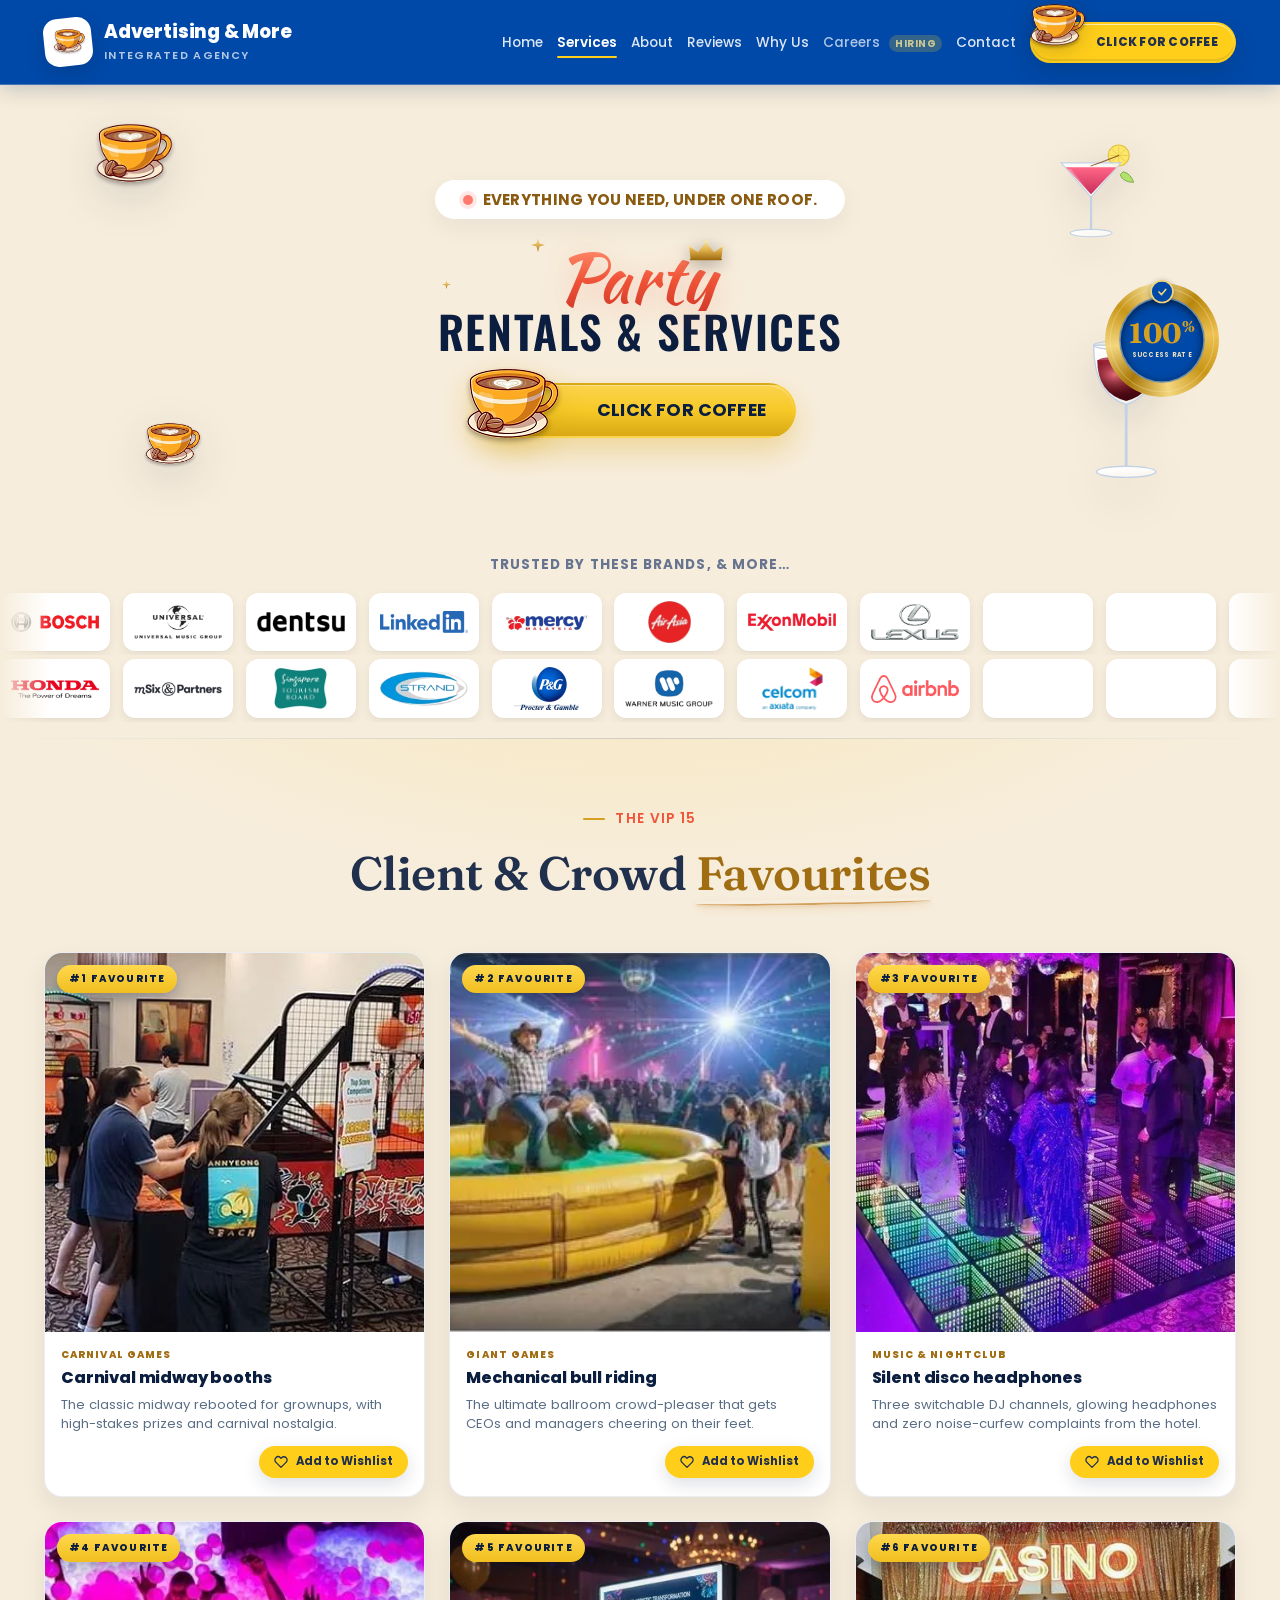
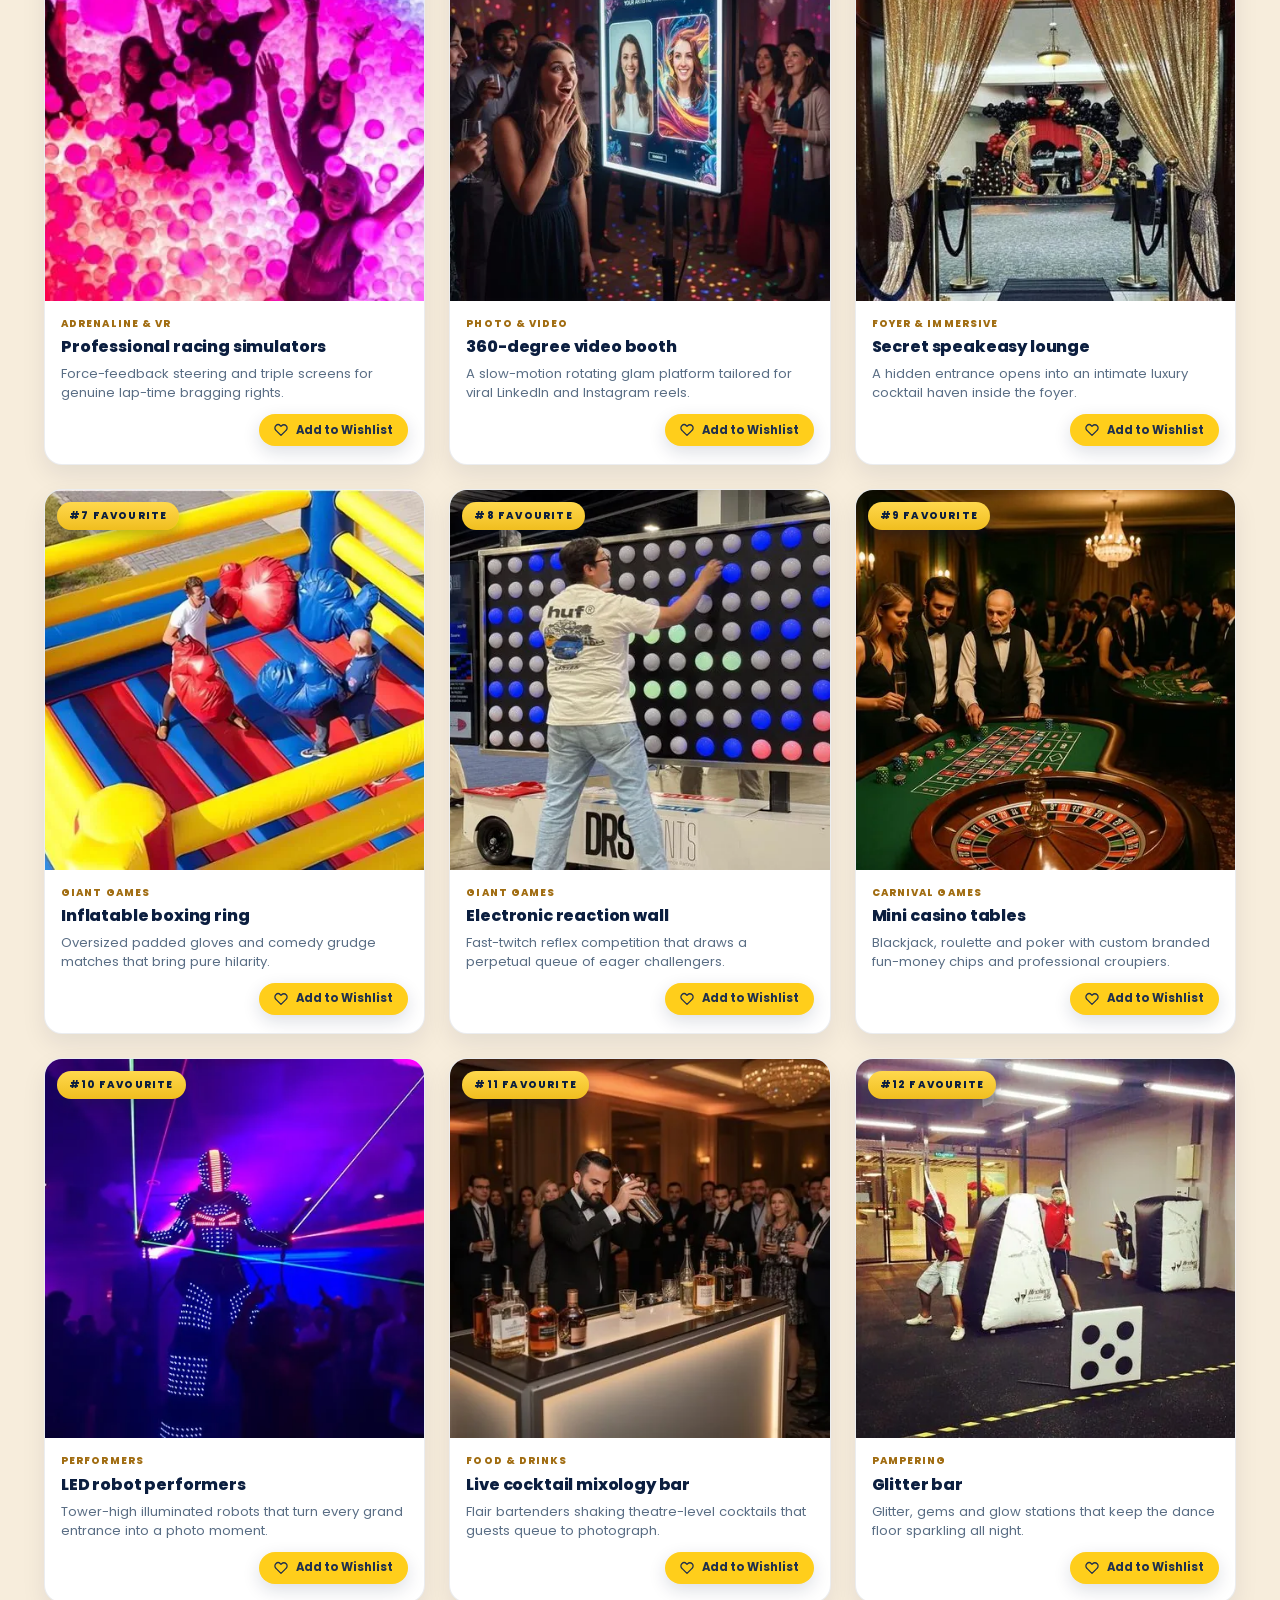
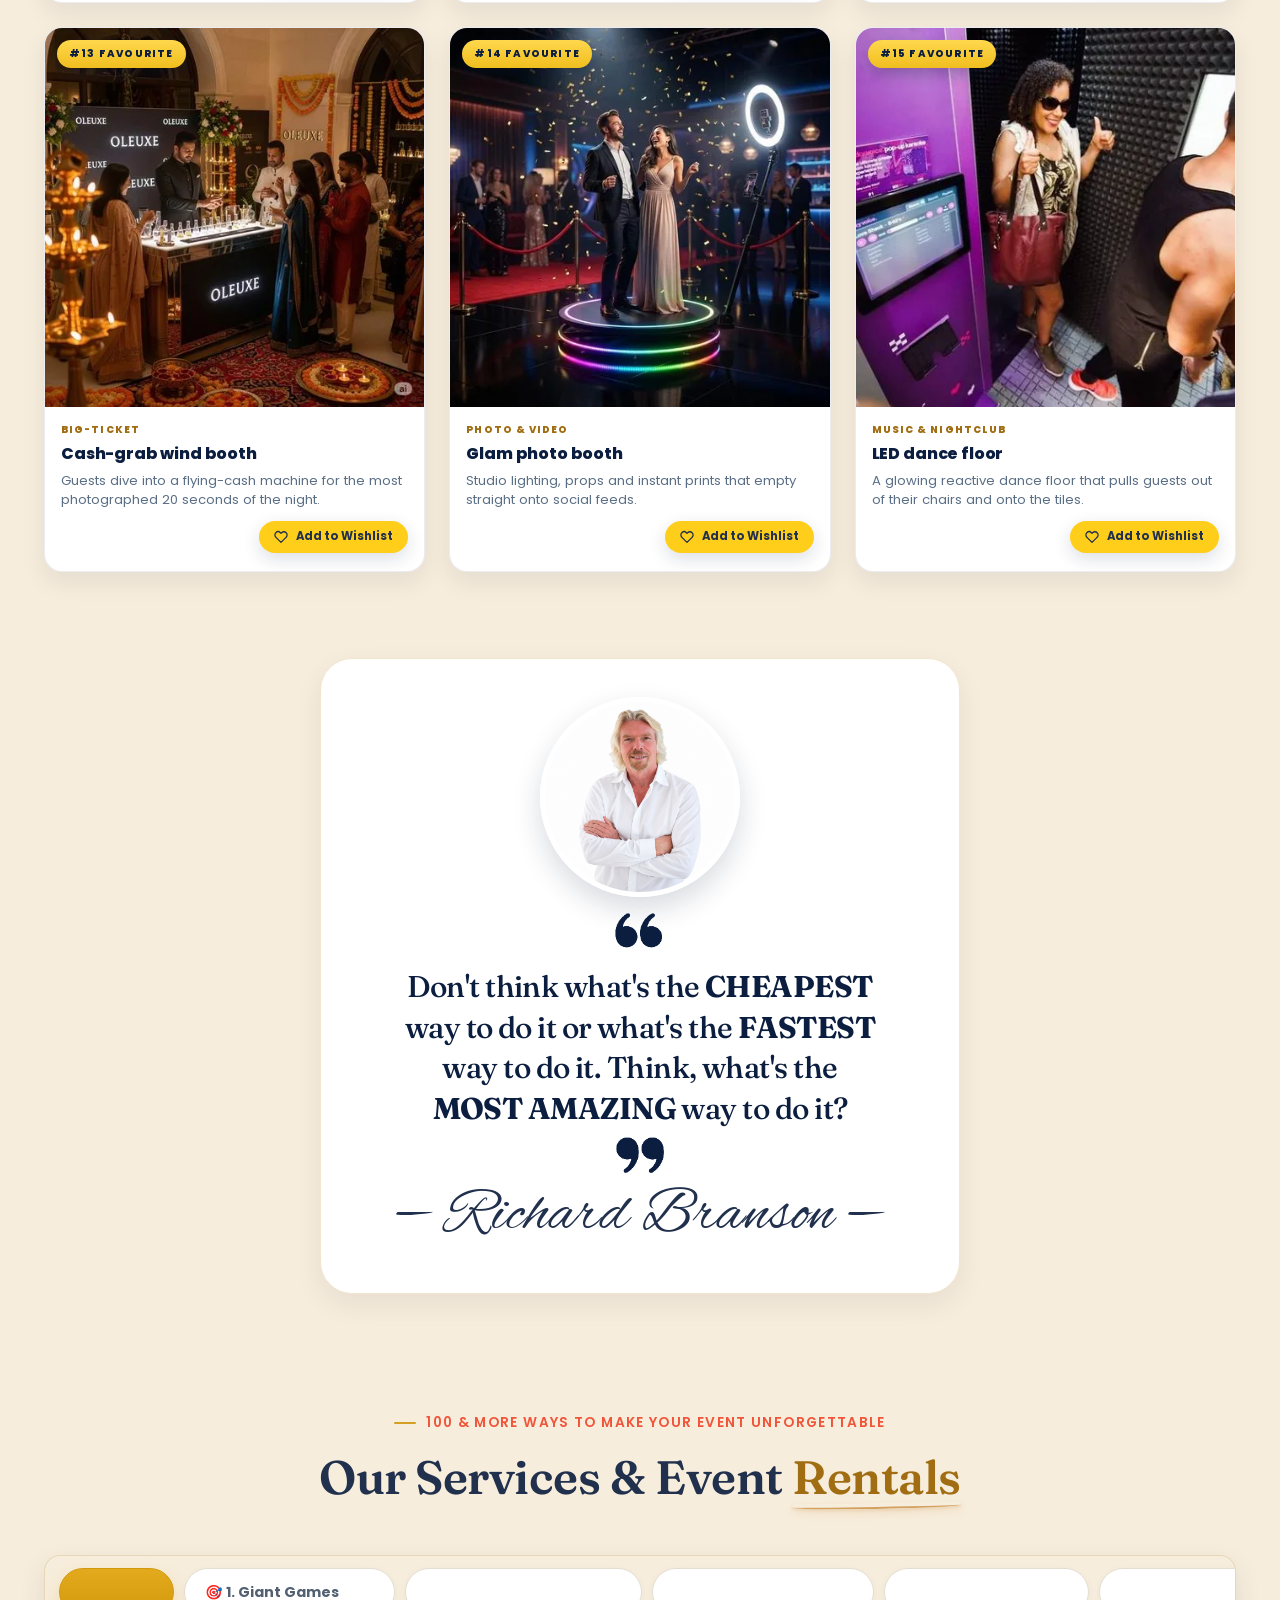
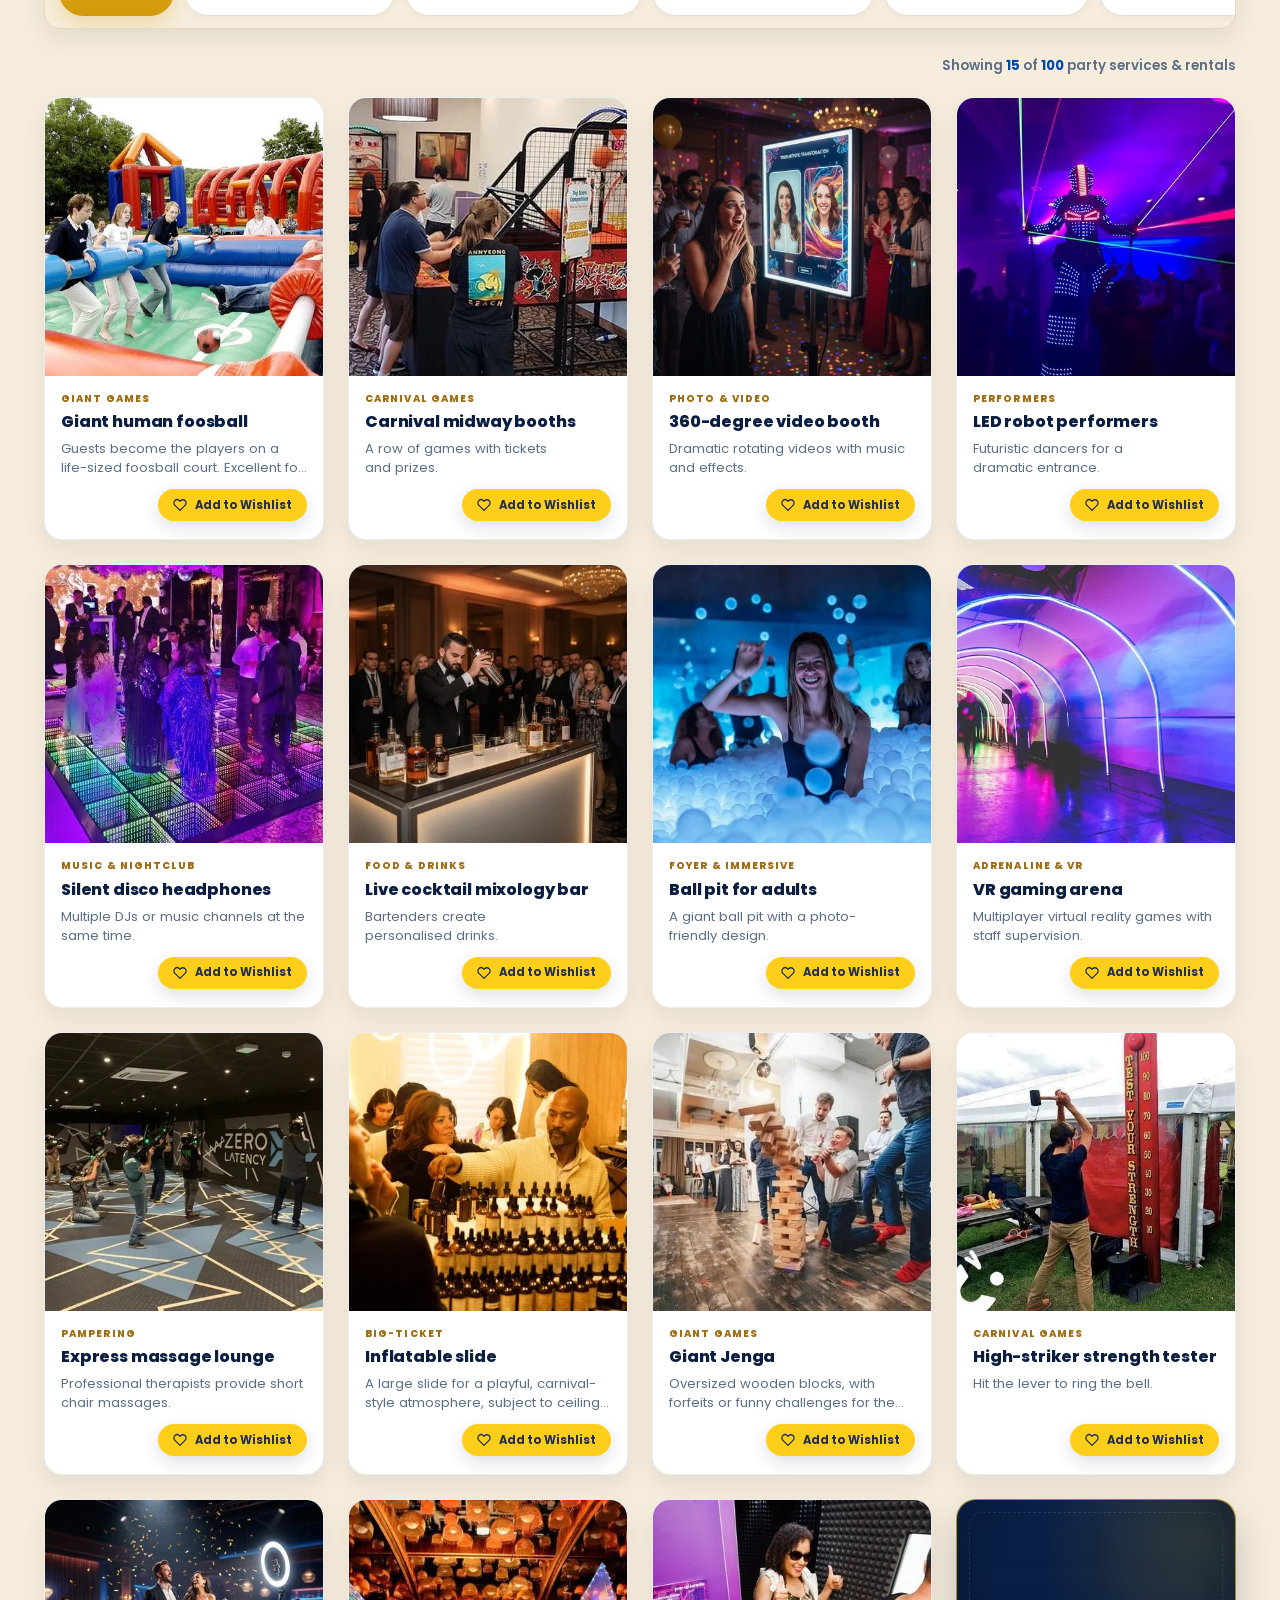
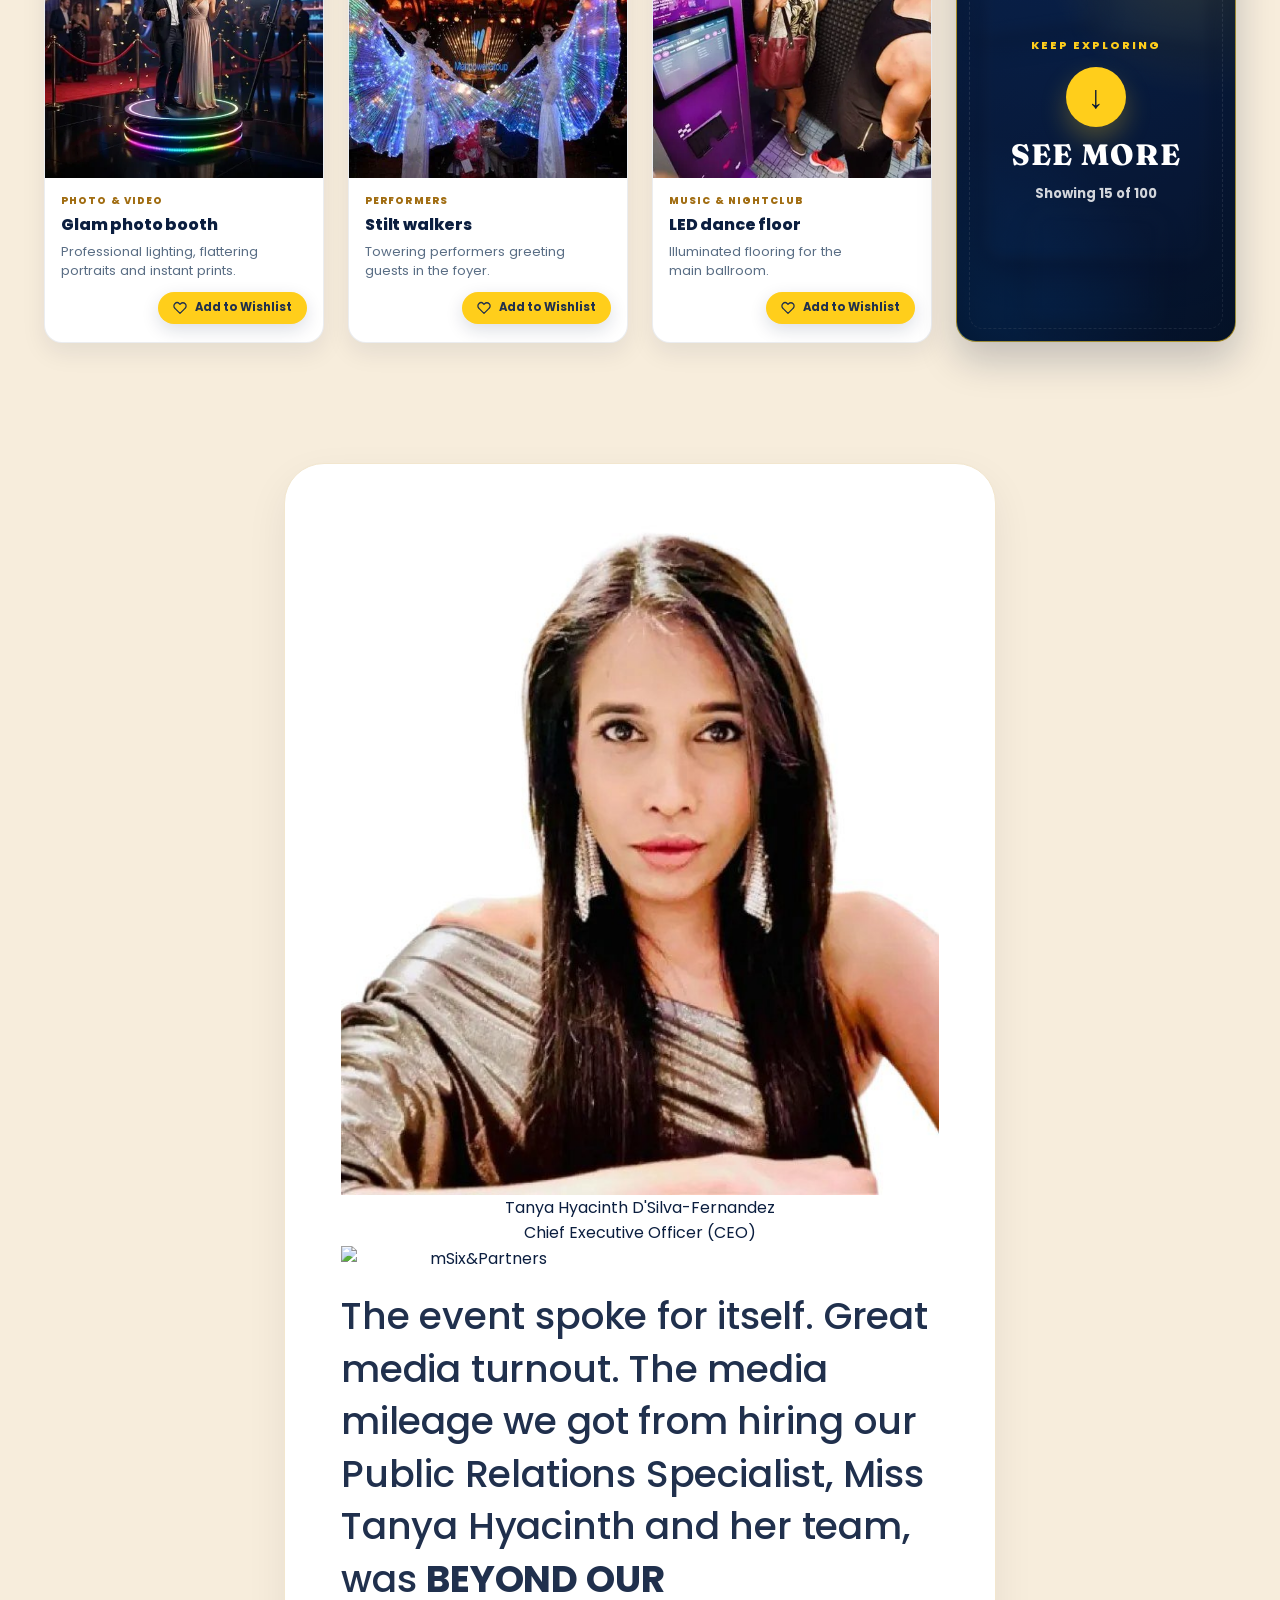
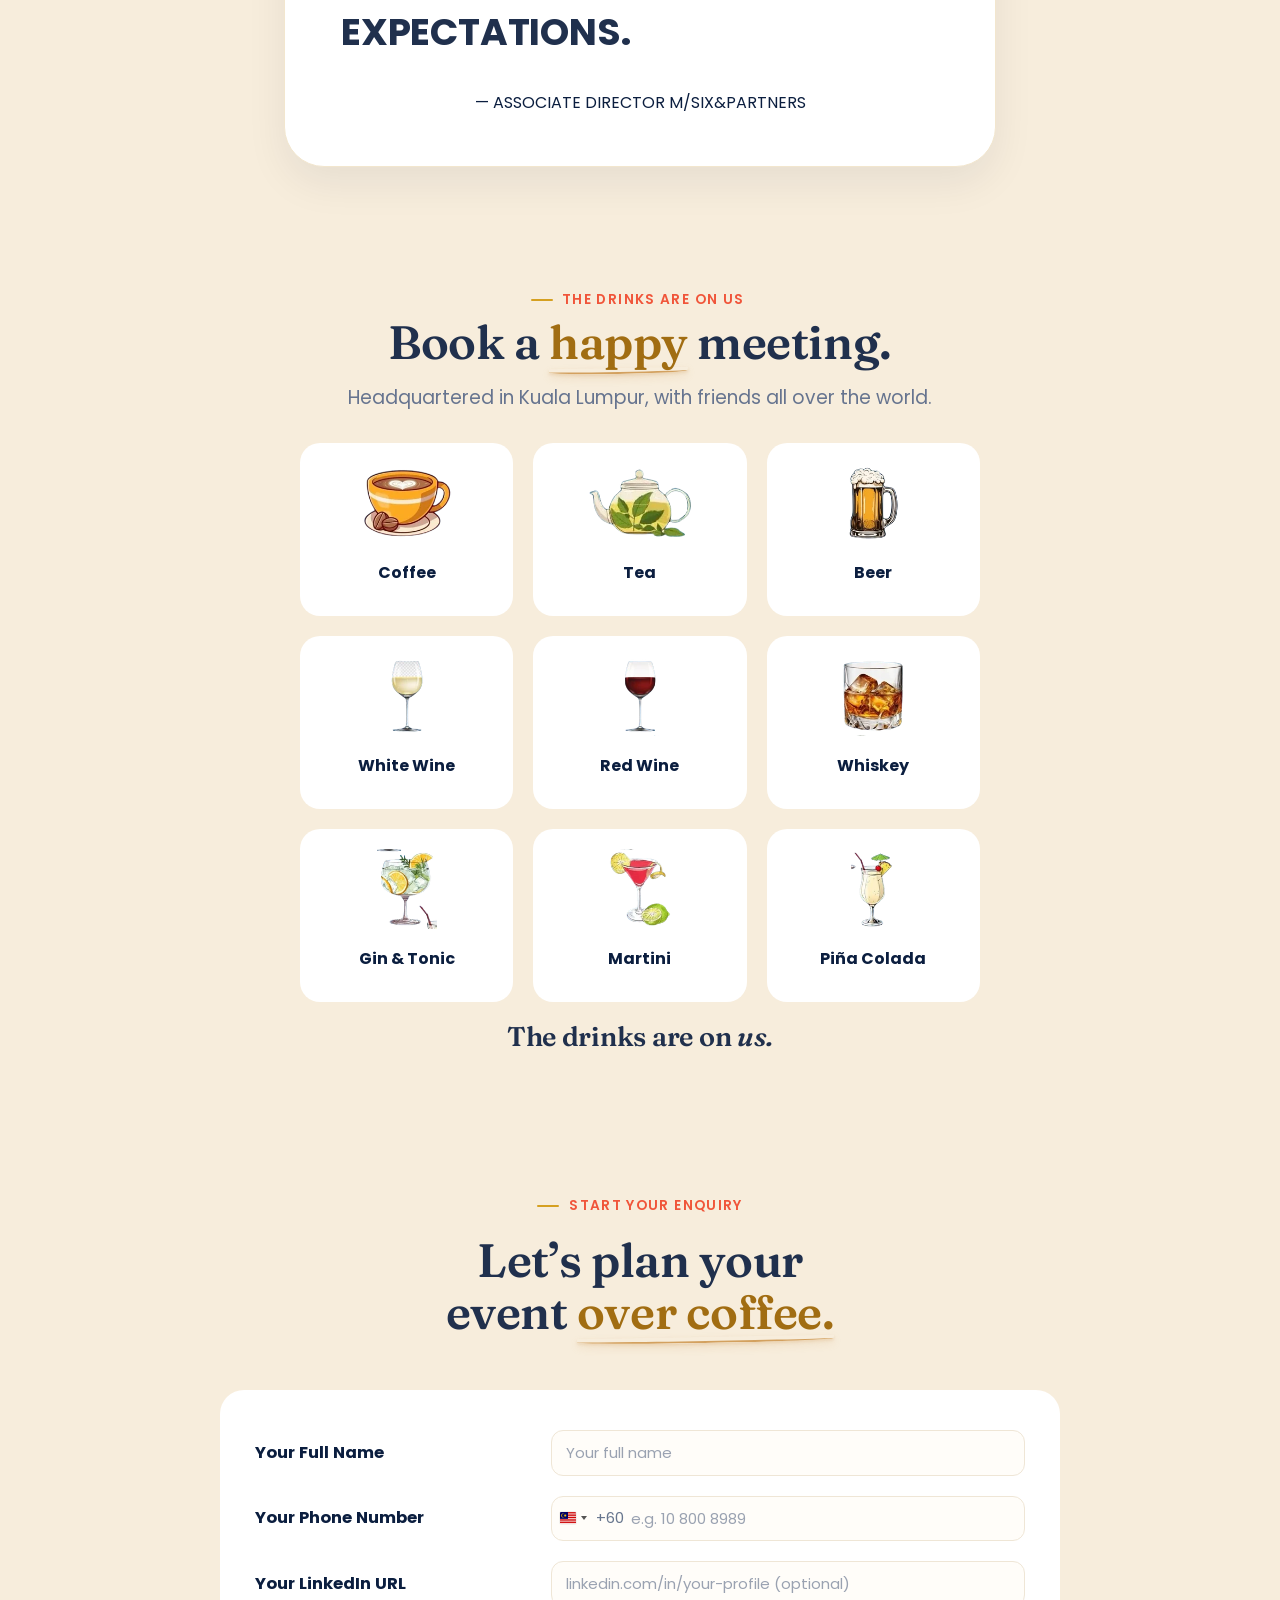
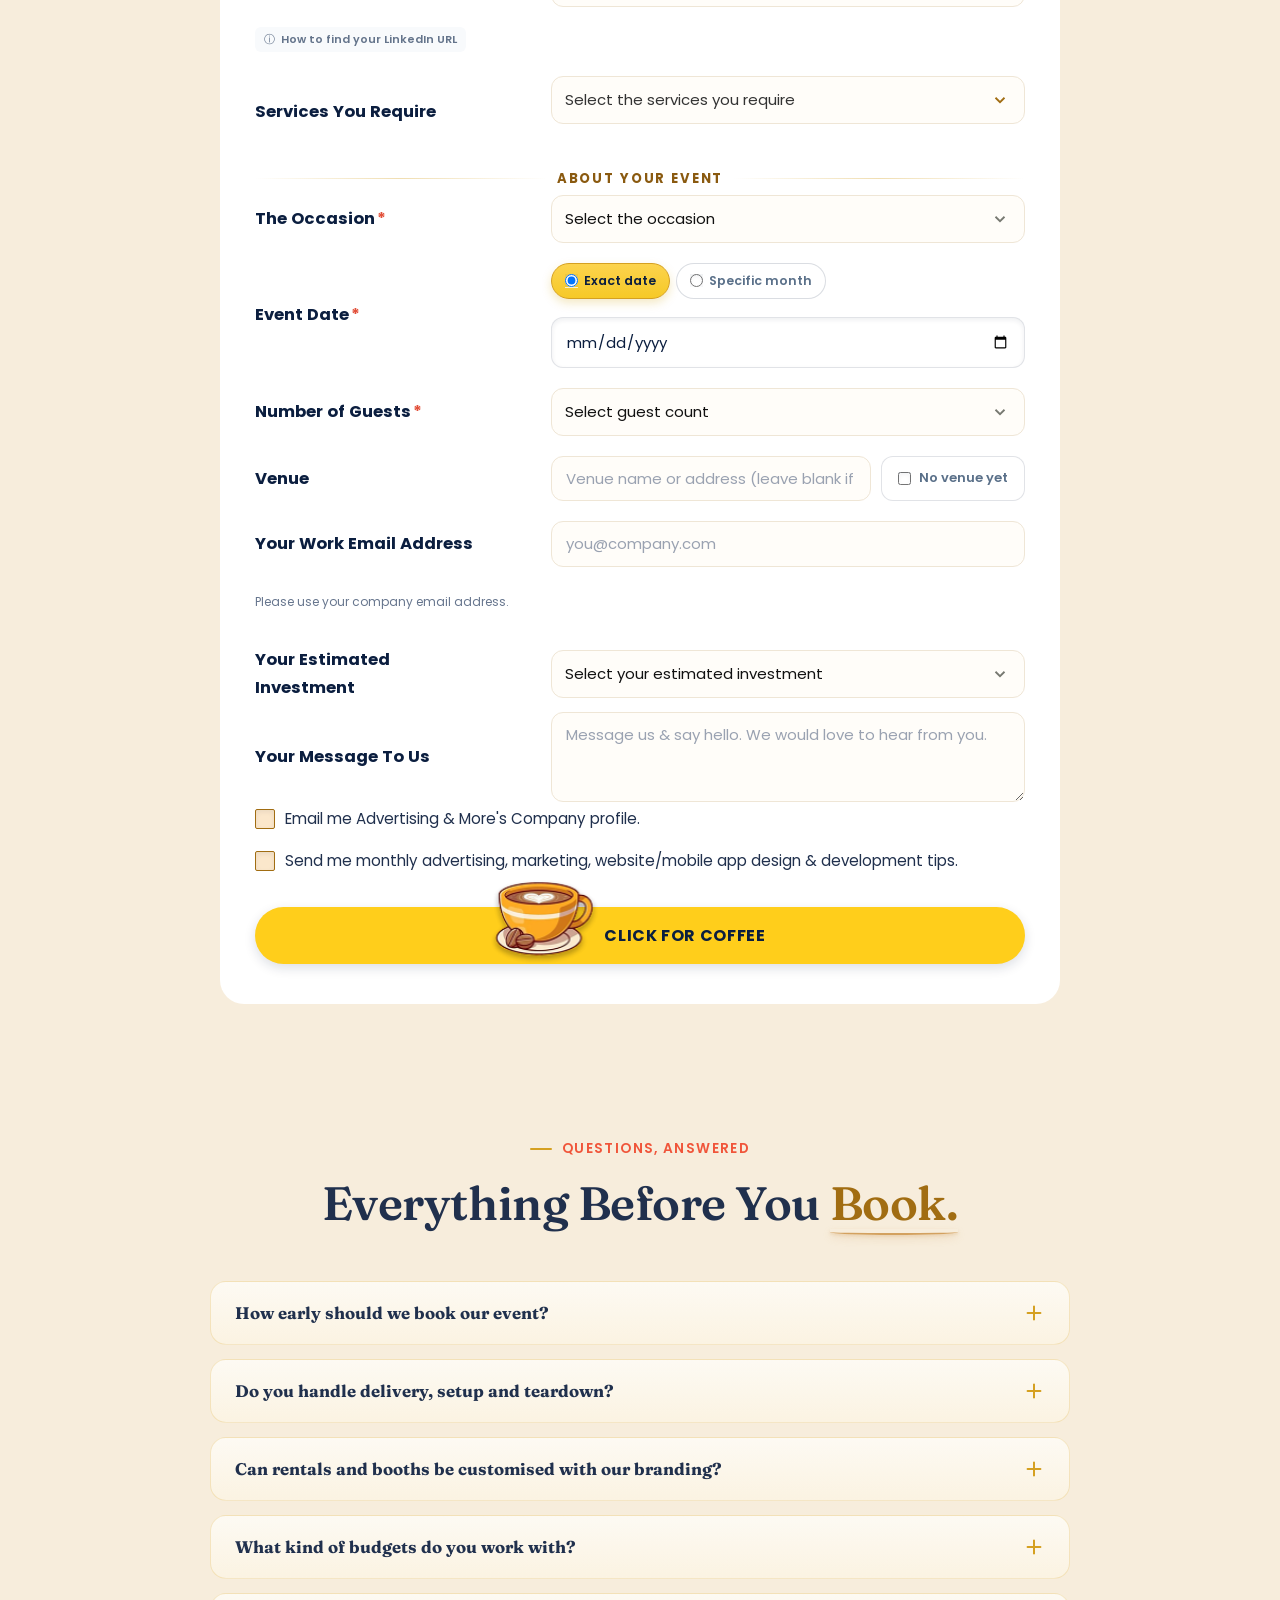
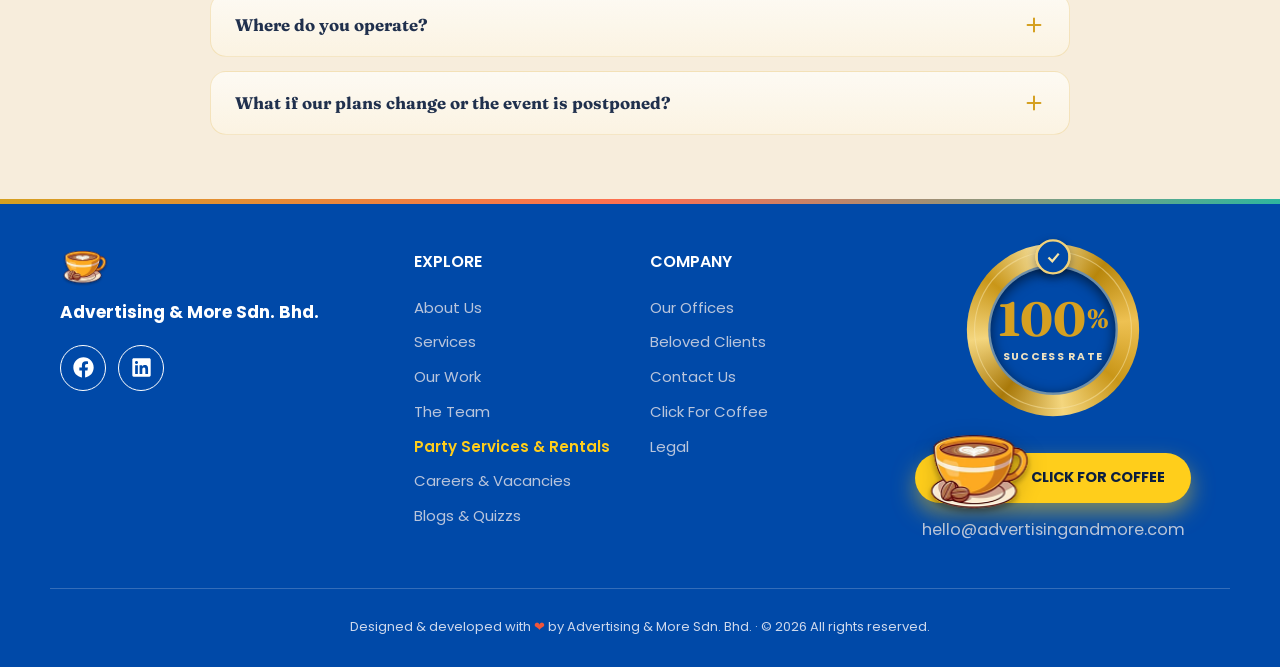
==== index.html @ 01513b8c "Add files via upload" ====
<!DOCTYPE html>
<html lang="en">
<head>
  <meta charset="UTF-8">
  <meta name="viewport" content="width=device-width, initial-scale=1.0">
  <title>Party Services &amp; Rentals | Advertising &amp; More Sdn. Bhd.</title>
  
  <!-- Google Fonts: Fraunces (Headings), Poppins (Body & UI), Alex Brush (Script Accents) -->
  <meta name="theme-color" content="#0049A8">
  <style id="embedded-fonts">
/* Embedded Google Fonts (latin + latin-ext WOFF2) — Fraunces / Poppins / Alex Brush. */
/* latin-ext */
@font-face {
  font-family: 'Alex Brush';
  font-style: normal;
  font-weight: 400;
  font-display: swap;
  src: url('[data-uri]') format('woff2');
  unicode-range: U+0100-02BA, U+02BD-02C5, U+02C7-02CC, U+02CE-02D7, U+02DD-02FF, U+0304, U+0308, U+0329, U+1D00-1DBF, U+1E00-1E9F, U+1EF2-1EFF, U+2020, U+20A0-20AB, U+20AD-20C4, U+2113, U+2C60-2C7F, U+A720-A7FF;
}
/* latin */
@font-face {
  font-family: 'Alex Brush';
  font-style: normal;
  font-weight: 400;
  font-display: swap;
  src: url('[data-uri]') format('woff2');
  unicode-range: U+0000-00FF, U+0131, U+0152-0153, U+02BB-02BC, U+02C6, U+02DA, U+02DC, U+0304, U+0308, U+0329, U+2000-206F, U+20AC, U+2122, U+2191, U+2193, U+2212, U+2215, U+FEFF, U+FFFD;
}
/* latin-ext */
@font-face {
  font-family: 'Fraunces';
  font-style: italic;
  font-weight: 300 900;
  font-display: swap;
  src: url('[data-uri]') format('woff2');
  unicode-range: U+0100-02BA, U+02BD-02C5, U+02C7-02CC, U+02CE-02D7, U+02DD-02FF, U+0304, U+0308, U+0329, U+1D00-1DBF, U+1E00-1E9F, U+1EF2-1EFF, U+2020, U+20A0-20AB, U+20AD-20C4, U+2113, U+2C60-2C7F, U+A720-A7FF;
}
/* latin */
@font-face {
  font-family: 'Fraunces';
  font-style: italic;
  font-weight: 300 900;
  font-display: swap;
  src: url('[data-uri]') format('woff2');
  unicode-range: U+0000-00FF, U+0131, U+0152-0153, U+02BB-02BC, U+02C6, U+02DA, U+02DC, U+0304, U+0308, U+0329, U+2000-206F, U+20AC, U+2122, U+2191, U+2193, U+2212, U+2215, U+FEFF, U+FFFD;
}
/* latin-ext */
@font-face {
  font-family: 'Fraunces';
  font-style: normal;
  font-weight: 300 900;
  font-display: swap;
  src: url('[data-uri]') format('woff2');
  unicode-range: U+0100-02BA, U+02BD-02C5, U+02C7-02CC, U+02CE-02D7, U+02DD-02FF, U+0304, U+0308, U+0329, U+1D00-1DBF, U+1E00-1E9F, U+1EF2-1EFF, U+2020, U+20A0-20AB, U+20AD-20C4, U+2113, U+2C60-2C7F, U+A720-A7FF;
}
/* latin */
@font-face {
  font-family: 'Fraunces';
  font-style: normal;
  font-weight: 300 900;
  font-display: swap;
  src: url('[data-uri]') format('woff2');
  unicode-range: U+0000-00FF, U+0131, U+0152-0153, U+02BB-02BC, U+02C6, U+02DA, U+02DC, U+0304, U+0308, U+0329, U+2000-206F, U+20AC, U+2122, U+2191, U+2193, U+2212, U+2215, U+FEFF, U+FFFD;
}
/* latin-ext */
@font-face {
  font-family: 'Poppins';
  font-style: italic;
  font-weight: 400;
  font-display: swap;
  src: url('[data-uri]') format('woff2');
  unicode-range: U+0100-02BA, U+02BD-02C5, U+02C7-02CC, U+02CE-02D7, U+02DD-02FF, U+0304, U+0308, U+0329, U+1D00-1DBF, U+1E00-1E9F, U+1EF2-1EFF, U+2020, U+20A0-20AB, U+20AD-20C4, U+2113, U+2C60-2C7F, U+A720-A7FF;
}
/* latin */
@font-face {
  font-family: 'Poppins';
  font-style: italic;
  font-weight: 400;
  font-display: swap;
  src: url('[data-uri]') format('woff2');
  unicode-range: U+0000-00FF, U+0131, U+0152-0153, U+02BB-02BC, U+02C6, U+02DA, U+02DC, U+0304, U+0308, U+0329, U+2000-206F, U+20AC, U+2122, U+2191, U+2193, U+2212, U+2215, U+FEFF, U+FFFD;
}
/* latin-ext */
@font-face {
  font-family: 'Poppins';
  font-style: normal;
  font-weight: 300;
  font-display: swap;
  src: url('[data-uri]') format('woff2');
  unicode-range: U+0100-02BA, U+02BD-02C5, U+02C7-02CC, U+02CE-02D7, U+02DD-02FF, U+0304, U+0308, U+0329, U+1D00-1DBF, U+1E00-1E9F, U+1EF2-1EFF, U+2020, U+20A0-20AB, U+20AD-20C4, U+2113, U+2C60-2C7F, U+A720-A7FF;
}
/* latin */
@font-face {
  font-family: 'Poppins';
  font-style: normal;
  font-weight: 300;
  font-display: swap;
  src: url('[data-uri]') format('woff2');
  unicode-range: U+0000-00FF, U+0131, U+0152-0153, U+02BB-02BC, U+02C6, U+02DA, U+02DC, U+0304, U+0308, U+0329, U+2000-206F, U+20AC, U+2122, U+2191, U+2193, U+2212, U+2215, U+FEFF, U+FFFD;
}
/* latin-ext */
@font-face {
  font-family: 'Poppins';
  font-style: normal;
  font-weight: 400;
  font-display: swap;
  src: url('[data-uri]') format('woff2');
  unicode-range: U+0100-02BA, U+02BD-02C5, U+02C7-02CC, U+02CE-02D7, U+02DD-02FF, U+0304, U+0308, U+0329, U+1D00-1DBF, U+1E00-1E9F, U+1EF2-1EFF, U+2020, U+20A0-20AB, U+20AD-20C4, U+2113, U+2C60-2C7F, U+A720-A7FF;
}
/* latin */
@font-face {
  font-family: 'Poppins';
  font-style: normal;
  font-weight: 400;
  font-display: swap;
  src: url('[data-uri]') format('woff2');
  unicode-range: U+0000-00FF, U+0131, U+0152-0153, U+02BB-02BC, U+02C6, U+02DA, U+02DC, U+0304, U+0308, U+0329, U+2000-206F, U+20AC, U+2122, U+2191, U+2193, U+2212, U+2215, U+FEFF, U+FFFD;
}
/* latin-ext */
@font-face {
  font-family: 'Poppins';
  font-style: normal;
  font-weight: 500;
  font-display: swap;
  src: url('[data-uri]') format('woff2');
  unicode-range: U+0100-02BA, U+02BD-02C5, U+02C7-02CC, U+02CE-02D7, U+02DD-02FF, U+0304, U+0308, U+0329, U+1D00-1DBF, U+1E00-1E9F, U+1EF2-1EFF, U+2020, U+20A0-20AB, U+20AD-20C4, U+2113, U+2C60-2C7F, U+A720-A7FF;
}
/* latin */
@font-face {
  font-family: 'Poppins';
  font-style: normal;
  font-weight: 500;
  font-display: swap;
  src: url('[data-uri]') format('woff2');
  unicode-range: U+0000-00FF, U+0131, U+0152-0153, U+02BB-02BC, U+02C6, U+02DA, U+02DC, U+0304, U+0308, U+0329, U+2000-206F, U+20AC, U+2122, U+2191, U+2193, U+2212, U+2215, U+FEFF, U+FFFD;
}
/* latin-ext */
@font-face {
  font-family: 'Poppins';
  font-style: normal;
  font-weight: 600;
  font-display: swap;
  src: url('[data-uri]') format('woff2');
  unicode-range: U+0100-02BA, U+02BD-02C5, U+02C7-02CC, U+02CE-02D7, U+02DD-02FF, U+0304, U+0308, U+0329, U+1D00-1DBF, U+1E00-1E9F, U+1EF2-1EFF, U+2020, U+20A0-20AB, U+20AD-20C4, U+2113, U+2C60-2C7F, U+A720-A7FF;
}
/* latin */
@font-face {
  font-family: 'Poppins';
  font-style: normal;
  font-weight: 600;
  font-display: swap;
  src: url('[data-uri]') format('woff2');
  unicode-range: U+0000-00FF, U+0131, U+0152-0153, U+02BB-02BC, U+02C6, U+02DA, U+02DC, U+0304, U+0308, U+0329, U+2000-206F, U+20AC, U+2122, U+2191, U+2193, U+2212, U+2215, U+FEFF, U+FFFD;
}
/* latin-ext */
@font-face {
  font-family: 'Poppins';
  font-style: normal;
  font-weight: 700;
  font-display: swap;
  src: url('[data-uri]') format('woff2');
  unicode-range: U+0100-02BA, U+02BD-02C5, U+02C7-02CC, U+02CE-02D7, U+02DD-02FF, U+0304, U+0308, U+0329, U+1D00-1DBF, U+1E00-1E9F, U+1EF2-1EFF, U+2020, U+20A0-20AB, U+20AD-20C4, U+2113, U+2C60-2C7F, U+A720-A7FF;
}
/* latin */
@font-face {
  font-family: 'Poppins';
  font-style: normal;
  font-weight: 700;
  font-display: swap;
  src: url('[data-uri]') format('woff2');
  unicode-range: U+0000-00FF, U+0131, U+0152-0153, U+02BB-02BC, U+02C6, U+02DA, U+02DC, U+0304, U+0308, U+0329, U+2000-206F, U+20AC, U+2122, U+2191, U+2193, U+2212, U+2215, U+FEFF, U+FFFD;
}
/* latin-ext */
@font-face {
  font-family: 'Poppins';
  font-style: normal;
  font-weight: 800;
  font-display: swap;
  src: url('[data-uri]') format('woff2');
  unicode-range: U+0100-02BA, U+02BD-02C5, U+02C7-02CC, U+02CE-02D7, U+02DD-02FF, U+0304, U+0308, U+0329, U+1D00-1DBF, U+1E00-1E9F, U+1EF2-1EFF, U+2020, U+20A0-20AB, U+20AD-20C4, U+2113, U+2C60-2C7F, U+A720-A7FF;
}
/* latin */
@font-face {
  font-family: 'Poppins';
  font-style: normal;
  font-weight: 800;
  font-display: swap;
  src: url('[data-uri]') format('woff2');
  unicode-range: U+0000-00FF, U+0131, U+0152-0153, U+02BB-02BC, U+02C6, U+02DA, U+02DC, U+0304, U+0308, U+0329, U+2000-206F, U+20AC, U+2122, U+2191, U+2193, U+2212, U+2215, U+FEFF, U+FFFD;
}
  </style>

  <style>
    /* ==========================================================================
       ADVERTISING & MORE — EXACT DESIGN SYSTEM & TOKENS (100% BRAND MATCH)
       ========================================================================== */
    :root {
      --color-primary: #0049A8;          /* Exact Royal Blue from Footer & Header */
      --color-primary-dark: #0B1E3F;     /* Deep Navy Blue */
      --color-primary-deep: #072a5a;
      --color-accent-gold: #FFCE1B;      /* Bright Yellow / Coffee Button Gold */
      --color-accent-gold-hover: #D5A021; /* exact: job-vacancy / live site */
      --color-accent-hover: #003680;
      --color-accent-soft: rgba(0, 73, 168, 0.08);
      --color-gold-soft: rgba(255, 206, 27, 0.15);
      --color-bg-page: #F7EDDC;          /* Warm Cream Background */
      --color-bg-surface: #FFFFFF;
      --color-bg-alt: #F0F6FF;           /* Ice Blue Tint */
      --color-text-dark: #0B1E3F;
      --color-text-muted: #5A6E85;
      --color-text-light: #8E9FAA;
      --color-white: #FFFFFF;
      --color-border: #E2E8F0;
      --color-border-gold: rgba(255, 206, 27, 0.4);
      /* Added: exact job-vacancy tokens used by the shared header/footer */
      --color-gold-text: #A16D12;
      --color-gold-light: #F7E1AC;
      --color-cream-bg: #F7EDDC;
      --color-cream-soft: #EFE6D6;
      --color-cream-light: #FBF8F2;
      --color-coral: #F0553A;
      --color-coral-light: #FF6F52;
      --color-mint: #5EEAD4;
      --color-text-body: #4A5568;
      --color-footer-link: #B9C5DC;
      --color-border-card: rgba(0, 73, 168, 0.12);
      --radius-pill: 9999px;
      --shadow-gold: 0 10px 24px rgba(255, 206, 27, 0.45);

      /* Font style 100% identical to job-vacancy-page (Fraunces / Poppins / Alex Brush) */
      --font-display: "Fraunces", Georgia, "Times New Roman", serif;
      --font-body: "Poppins", -apple-system, BlinkMacSystemFont, "Segoe UI", Roboto, sans-serif;
      --font-script: "Alex Brush", cursive, serif;

      --radius-sm: 8px;
      --radius-md: 14px;
      --radius-lg: 20px;
      --radius-xl: 28px;
      --radius-full: 9999px;

      --shadow-sm: 0 2px 8px rgba(0, 0, 0, 0.04);
      --shadow-md: 0 8px 24px rgba(0, 73, 168, 0.08);
      --shadow-lg: 0 16px 36px rgba(0, 73, 168, 0.12);
      --shadow-xl: 0 24px 48px rgba(11, 30, 63, 0.16);

      --transition-fast: 0.2s ease;
      --transition-normal: 0.35s cubic-bezier(0.16, 1, 0.3, 1);
      --transition-slow: 0.5s cubic-bezier(0.16, 1, 0.3, 1);
    }

    *, *::before, *::after {
      box-sizing: border-box;
      margin: 0;
      padding: 0;
    }

    html {
      scroll-behavior: smooth;
      font-size: 16px;
    }

    body {
      font-family: var(--font-body);
      background-color: var(--color-bg-page);
      color: var(--color-text-dark);
      line-height: 1.6;
      -webkit-font-smoothing: antialiased;
      overflow-x: hidden;
    }

    a {
      color: inherit;
      text-decoration: none;
    }

    img {
      max-width: 100%;
      height: auto;
      display: block;
    }

    button, input, select, textarea {
      font-family: inherit;
      font-size: inherit;
      border: none;
      outline: none;
      background: none;
    }

    .container {
      width: 100%;
      max-width: 1240px;
      margin: 0 auto;
      padding: 0 24px;
    }

    /* ==========================================================================
       KEYFRAME ANIMATIONS (100% BRAND CONSISTENCY)
       ========================================================================== */
    @keyframes coffeeFloat {
      0% {
        transform: translateY(0) rotate(0deg) scale(1);
      }
      20% {
        transform: translateY(-4px) rotate(-4deg) scale(1.03);
      }
      40% {
        transform: translateY(-8px) rotate(4deg) scale(1.05);
      }
      60% {
        transform: translateY(-4px) rotate(-3deg) scale(1.03);
      }
      80% {
        transform: translateY(-2px) rotate(2deg) scale(1.01);
      }
      100% {
        transform: translateY(0) rotate(0deg) scale(1);
      }
    }

    @keyframes pulseGlow {
      0% { box-shadow: 0 0 0 0 rgba(255, 206, 27, 0.45); }
      70% { box-shadow: 0 0 0 16px rgba(255, 206, 27, 0); }
      100% { box-shadow: 0 0 0 0 rgba(255, 206, 27, 0); }
    }

    @keyframes cardFlip {
      0% { transform: perspective(800px) rotateY(0deg); }
      50% { transform: perspective(800px) rotateY(180deg); }
      100% { transform: perspective(800px) rotateY(360deg); }
    }

    @keyframes shimmer {
      0% { background-position: -200% 0; }
      100% { background-position: 200% 0; }
    }

    /* ==========================================================================
       BUTTONS & BADGES
       ========================================================================== */
/* ==========================================================================
       EXACT 100% PILL BUTTON WITH OVERLAPPING COFFEE CUP (MATCHING SCREENSHOT 213601)
       ========================================================================== */
    .btn-coffee-pill {
      position: relative;
      background: var(--color-accent-gold);
      color: #20304D;
      font-family: var(--font-body);
      font-weight: 800;
      font-size: 0.95rem;
      text-transform: uppercase;
      letter-spacing: 0.02em;
      border-radius: var(--radius-pill);
      padding: 13px 32px 13px 104px;
      display: inline-flex;
      align-items: center;
      justify-content: center;
      white-space: nowrap;
      cursor: pointer;
      border: 2px solid transparent;
      box-shadow: 0 6px 18px rgba(11, 30, 63, 0.14);
      transition: transform 0.2s ease, box-shadow 0.2s ease, background 0.2s ease;
      text-decoration: none;
      user-select: none;
      overflow: visible;
    }

    .btn-coffee-pill:hover {
      background: var(--color-accent-gold-hover);
      transform: translateY(-2px);
      box-shadow: 0 10px 24px rgba(255, 206, 27, 0.45);
      color: #20304D;
    }

    /* Exact Position, Scale and Overflow of Coffee Cup on Yellow Pill */
    .btn-coffee-pill img.coffee-cup-badge {
      width: 104px;
      height: auto;
      position: absolute;
      left: -8px;
      top: -26px;
      animation: coffeeFloat 2.8s ease-in-out infinite;
      transform-origin: bottom center;
      will-change: transform;
      pointer-events: none;
      filter: drop-shadow(0 4px 10px rgba(0, 0, 0, 0.18));
    }

    /* Header specific sizing */
    .btn-coffee-pill.header-btn {
      padding: 10px 24px 10px 84px;
      font-size: 0.85rem;
    }
    .btn-coffee-pill.header-btn img.coffee-cup-badge {
      width: 86px;
      left: -6px;
      top: -22px;
    }

    
    .hd-eyebrow {
      display: inline-flex;
      align-items: center;
      gap: 10px;
      font-size: 0.82rem;
      font-weight: 700;
      letter-spacing: 0.15em;
      text-transform: uppercase;
      color: var(--color-primary);
      margin-bottom: 12px;
    }

    .hd-eyebrow .line {
      width: 28px;
      height: 2px;
      background-color: var(--color-primary);
      display: inline-block;
    }

    .heading-display {
      font-family: var(--font-display);
      font-size: clamp(2rem, 3.8vw, 3.4rem);
      font-weight: 700;
      line-height: 1.15;
      color: var(--color-primary-dark);
      margin-bottom: 16px;
    }

    .heading-display .text-gold {
      color: #D4A000;
    }

    .section-lead {
      font-size: 1.05rem;
      color: var(--color-text-muted);
      max-width: 680px;
      line-height: 1.7;
    }

    .section-header-center {
      text-align: center;
      margin-bottom: 44px;
    }

    .section-header-center .hd-eyebrow {
      justify-content: center;
    }

    /* ==========================================================================
       HEADER (POLISHED & REFINED)
       ========================================================================== */
    .site-header {
      position: sticky;
      top: 0;
      left: 0;
      width: 100%;
      z-index: 1000;
      background: var(--color-primary);
      border-bottom: 1px solid rgba(247, 237, 220, 0.25);
      box-shadow: 0 4px 20px rgba(7, 42, 90, 0.22);
      transition: all 0.3s ease;
    }

    .header-inner {
      display: flex;
      align-items: center;
      justify-content: space-between;
      height: 84px;
      gap: 20px;
    }

    .brand-logo {
      display: inline-flex;
      align-items: center;
      gap: 12px;
      text-decoration: none;
    }

    .brand-logo .mark {
      width: 48px;
      height: 48px;
      border-radius: 14px;
      background: var(--color-white);
      display: grid;
      place-items: center;
      box-shadow: 0 8px 18px rgba(11, 30, 63, 0.20);
      transform: rotate(-6deg); /* Main site logo in header: STATIC — no animation (matches advertisingandmore.com .logo .mark) */
      position: relative;
    }

    .brand-logo:hover .mark {
      transform: rotate(-6deg); /* No hover animation on the header's main logo */
    }

    .brand-logo .mark img {
      width: 36px;
      height: auto;
      transform: rotate(6deg);
      animation: none; /* Header main logo never animates; coffeeFloat stays on every other coffee cup */
      transform-origin: bottom center;
    }

    .brand-logo .name {
      font-weight: 800;
      font-size: 1.15rem;
      color: var(--color-white);
      line-height: 1.1;
      letter-spacing: -0.01em;
    }

    .brand-logo .subtitle {
      font-size: 0.68rem;
      letter-spacing: 0.12em;
      text-transform: uppercase;
      color: var(--color-accent-gold);
      font-weight: 600;
      margin-top: 2px;
      display: block;
    }

    .site-nav {
      display: flex;
      align-items: center;
      gap: 28px;
    }

    .nav-list {
      display: flex;
      list-style: none;
      align-items: center;
      gap: 22px;
    }

    .nav-link {
      color: rgba(255, 255, 255, 0.92);
      font-weight: 500;
      font-size: 0.94rem;
      position: relative;
      padding: 6px 0;
      transition: color 0.2s ease;
    }

    .nav-link:hover {
      color: var(--color-accent-gold);
    }

    .nav-link.active {
      color: var(--color-accent-gold);
      font-weight: 600;
    }

    .nav-link.active::after {
      content: "";
      position: absolute;
      bottom: 0;
      left: 0;
      width: 100%;
      height: 2px;
      background: var(--color-accent-gold);
      border-radius: 2px;
    }

    .nav-badge-pill {
      background: var(--color-coral);
      color: var(--color-white);
      font-size: 0.62rem;
      font-weight: 700;
      text-transform: uppercase;
      letter-spacing: 0.05em;
      padding: 2px 7px;
      border-radius: 20px;
      margin-left: 5px;
      vertical-align: middle;
      display: inline-block;
    }

    .mobile-menu-btn {
      display: none;
      background: transparent;
      border: none;
      color: var(--color-white);
      cursor: pointer;
      padding: 8px;
    }

    .mobile-drawer {
      display: none;
      position: fixed;
      top: 84px;
      left: 0;
      width: 100%;
      background: var(--color-primary-dark);
      padding: 24px;
      border-bottom: 3px solid var(--color-accent-gold);
      box-shadow: 0 10px 30px rgba(0, 0, 0, 0.35);
      z-index: 999;
    }

    .mobile-drawer.open {
      display: block;
    }

    .mobile-drawer .nav-list {
      flex-direction: column;
      align-items: flex-start;
      gap: 16px;
    }

    .mobile-drawer .nav-link {
      font-size: 1.1rem;
      display: block;
      width: 100%;
    }

    .mobile-drawer .drawer-cta {
      margin-top: 20px;
      padding-top: 18px;
      border-top: 1px solid rgba(255, 255, 255, 0.12);
      width: 100%;
    }

    /* ==========================================================================
       HERO SECTION (ENTRY #43 STRUCTURE + REALISTIC AI HERO IMAGERY)
       ========================================================================== */
    .hero-section {
      padding-top: 56px; /* shared sticky header is in-flow (was offset for the old fixed header) */
      padding-bottom: 70px;
      position: relative;
      overflow: hidden;
    }

    .hero-grid {
      display: grid;
      grid-template-columns: 1.05fr 1fr;
      gap: 50px;
      align-items: center;
    }

    .hero-content {
      z-index: 2;
    }

    .hero-title {
      font-family: var(--font-display);
      font-size: clamp(2.4rem, 4.4vw, 3.8rem);
      font-weight: 800;
      line-height: 1.12;
      color: var(--color-primary-dark);
      margin-bottom: 20px;
    }

    .hero-title .text-gold {
      color: #D4A000;
    }

    .hero-desc {
      font-size: 1.05rem;
      color: var(--color-text-muted);
      line-height: 1.75;
      margin-bottom: 28px;
      max-width: 540px;
    }

    .hero-cta-row {
      display: flex;
      align-items: center;
      gap: 18px;
      flex-wrap: wrap;
      margin-bottom: 34px;
    }

    .btn-secondary-outline {
      display: inline-flex;
      align-items: center;
      gap: 8px;
      padding: 12px 24px;
      border: 2px solid var(--color-primary);
      border-radius: var(--radius-full);
      font-size: 0.88rem;
      font-weight: 700;
      color: var(--color-primary);
      transition: var(--transition-normal);
      cursor: pointer;
    }

    .btn-secondary-outline:hover {
      background: var(--color-primary);
      color: var(--color-white);
      transform: translateY(-2px);
    }

    .hero-badges-row {
      display: flex;
      align-items: center;
      gap: 24px;
      padding-top: 20px;
      border-top: 1px solid rgba(0, 73, 168, 0.12);
    }

    .hero-badge-item {
      display: flex;
      align-items: center;
      gap: 8px;
      font-size: 0.85rem;
      font-weight: 600;
      color: var(--color-primary-dark);
    }

    .hero-badge-item svg {
      color: #D4A000;
      flex-shrink: 0;
    }

    .hero-media-wrap {
      position: relative;
    }

    .hero-media-frame {
      position: relative;
      border-radius: var(--radius-xl);
      overflow: hidden;
      box-shadow: 0 24px 54px rgba(11, 30, 63, 0.18);
      border: 3px solid var(--color-white);
    }

    .hero-media-frame img {
      width: 100%;
      height: 480px;
      object-fit: cover;
      transition: transform 0.8s ease;
    }

    .hero-media-frame:hover img {
      transform: scale(1.04);
    }

    .hero-media-caption {
      margin-top: 16px;
      background: var(--color-white);
      padding: 14px 18px;
      border-radius: var(--radius-lg);
      box-shadow: 0 10px 26px rgba(11, 30, 63, 0.1);
      display: flex;
      align-items: center;
      gap: 14px;
      border: 1px solid rgba(0, 73, 168, 0.1);
    }

    .hero-media-caption-icon {
      width: 44px;
      height: 44px;
      border-radius: 50%;
      background: var(--color-gold-soft);
      display: flex;
      align-items: center;
      justify-content: center;
      color: #D4A000;
      font-size: 1.3rem;
    }

    .hero-media-caption-text h4 {
      font-size: 0.95rem;
      font-weight: 700;
      color: var(--color-primary-dark);
    }

    .hero-media-caption-text p {
      font-size: 0.78rem;
      color: var(--color-text-muted);
    }

    /* ==========================================================================
       SHOWCASE SLIDER (SEQUENTIAL / SERIAL AUTO-PLAY ABOVE "OUR SERVICES")
       ========================================================================== */
    .slider-section {
      padding: 70px 0;
      background: linear-gradient(180deg, rgba(247, 237, 220, 0.5) 0%, #FFFFFF 100%);
      position: relative;
      overflow: hidden;
      border-top: 1px solid rgba(0, 73, 168, 0.08);
      border-bottom: 1px solid rgba(0, 73, 168, 0.08);
    }

    .slider-header-flex {
      display: flex;
      align-items: flex-end;
      justify-content: space-between;
      gap: 20px;
      margin-bottom: 34px;
      flex-wrap: wrap;
    }

    .slider-controls {
      display: flex;
      align-items: center;
      gap: 12px;
    }

    
    
    .slider-arrow-btn {
      width: 44px;
      height: 44px;
      border-radius: 50%;
      background: var(--color-white);
      color: var(--color-primary);
      display: flex;
      align-items: center;
      justify-content: center;
      border: 1.5px solid rgba(0, 73, 168, 0.2);
      box-shadow: 0 4px 12px rgba(0, 0, 0, 0.06);
      cursor: pointer;
      transition: var(--transition-fast);
    }

    .slider-arrow-btn:hover {
      background: var(--color-primary);
      color: var(--color-white);
      border-color: var(--color-primary);
      transform: scale(1.06);
    }

    .slider-viewport {
      overflow: hidden;
      padding: 10px 0 20px 0;
      margin: 0 -12px;
    }

    .slider-track {
      display: flex;
      gap: 22px;
      transition: transform 0.6s cubic-bezier(0.25, 1, 0.5, 1);
      will-change: transform;
    }

    .slide-card {
      flex: 0 0 calc(33.333% - 16px);
      min-width: 290px;
      background: var(--color-white);
      border-radius: var(--radius-lg);
      overflow: hidden;
      box-shadow: 0 8px 24px rgba(0, 73, 168, 0.08);
      border: 1px solid rgba(0, 73, 168, 0.1);
      transition: var(--transition-normal);
      cursor: pointer;
      position: relative;
    }

    .slide-card:hover {
      transform: translateY(-8px);
      box-shadow: 0 16px 36px rgba(0, 73, 168, 0.15);
      border-color: var(--color-accent-gold);
    }

    .slide-img-wrap {
      position: relative;
      height: 220px;
      overflow: hidden;
    }

    .slide-img-wrap img {
      width: 100%;
      height: 100%;
      object-fit: cover;
      transition: transform 0.6s ease;
    }

    .slide-card:hover .slide-img-wrap img {
      transform: scale(1.08);
    }

    
    .slide-body {
      padding: 20px;
    }

    .slide-title {
      font-family: var(--font-display);
      font-size: 1.15rem;
      font-weight: 700;
      color: var(--color-primary-dark);
      margin-bottom: 8px;
    }

    .slide-desc {
      font-size: 0.86rem;
      color: var(--color-text-muted);
      line-height: 1.55;
      display: -webkit-box;
      -webkit-line-clamp: 2;
      -webkit-box-orient: vertical;
      overflow: hidden;
      margin-bottom: 14px;
    }

    .slide-action-link {
      display: inline-flex;
      align-items: center;
      gap: 6px;
      font-size: 0.82rem;
      font-weight: 700;
      color: var(--color-primary);
      text-transform: uppercase;
      letter-spacing: 0.05em;
    }

    .slide-action-link svg {
      transition: transform 0.2s ease;
    }

    .slide-card:hover .slide-action-link svg {
      transform: translateX(4px);
    }

    .slider-dots-row {
      display: flex;
      align-items: center;
      justify-content: center;
      gap: 8px;
      margin-top: 24px;
    }

    .slider-dot {
      width: 10px;
      height: 10px;
      border-radius: 50%;
      background: rgba(0, 73, 168, 0.2);
      cursor: pointer;
      transition: var(--transition-fast);
    }

    .slider-dot.active {
      width: 30px;
      border-radius: var(--radius-full);
      background: var(--color-primary);
    }

    /* ==========================================================================
       OUR SERVICES & EVENT EXPERIENCES (ORGANIZED BY 10 CHATGPT CATEGORIES)
       ========================================================================== */
    .services-section {
      padding: 80px 0;
      background: var(--color-bg-page);
      position: relative;
    }

    .category-tabs-container {
      margin-bottom: 32px;
      overflow-x: auto;
      scrollbar-width: thin;
      scrollbar-color: var(--color-accent-gold) rgba(0,0,0,0.05);
      padding-bottom: 12px;
    }

    .category-tabs-nav {
      display: flex;
      gap: 10px;
      min-width: max-content;
      padding: 4px;
    }

    .tab-pill-btn {
      padding: 10px 20px;
      background: var(--color-white);
      color: var(--color-primary-dark);
      border-radius: var(--radius-full);
      font-size: 0.84rem;
      font-weight: 600;
      border: 1.5px solid rgba(0, 73, 168, 0.12);
      cursor: pointer;
      transition: var(--transition-normal);
      display: inline-flex;
      align-items: center;
      gap: 8px;
      white-space: nowrap;
      box-shadow: 0 2px 6px rgba(0, 0, 0, 0.03);
    }

    .tab-pill-btn:hover {
      border-color: var(--color-primary);
      color: var(--color-primary);
      transform: translateY(-2px);
    }

    .tab-pill-btn.active {
      background: var(--color-primary);
      color: var(--color-white);
      border-color: var(--color-primary);
      box-shadow: 0 6px 18px rgba(0, 73, 168, 0.28);
    }

    .tab-count-badge {
      background: rgba(255, 206, 27, 0.2);
      color: #9E7400;
      font-size: 0.72rem;
      font-weight: 700;
      padding: 2px 7px;
      border-radius: var(--radius-full);
    }

    .tab-pill-btn.active .tab-count-badge {
      background: var(--color-accent-gold);
      color: #0B1E3F;
    }

    /* Search & Filter Bar */
    .services-toolbar {
      display: flex;
      align-items: center;
      justify-content: space-between;
      gap: 20px;
      margin-bottom: 30px;
      flex-wrap: wrap;
    }

    .search-box-wrap {
      position: relative;
      flex: 1;
      max-width: 420px;
    }

    .search-input {
      width: 100%;
      padding: 12px 20px 12px 44px;
      background: var(--color-white);
      border: 1.5px solid rgba(0, 73, 168, 0.15);
      border-radius: var(--radius-full);
      font-size: 0.88rem;
      color: var(--color-primary-dark);
      transition: var(--transition-fast);
      box-shadow: 0 2px 8px rgba(0,0,0,0.03);
    }

    .search-input:focus {
      border-color: var(--color-primary);
      box-shadow: 0 4px 16px rgba(0, 73, 168, 0.15);
    }

    .search-icon {
      position: absolute;
      left: 16px;
      top: 50%;
      transform: translateY(-50%);
      color: var(--color-text-light);
    }

    .services-status-text {
      font-size: 0.88rem;
      font-weight: 600;
      color: var(--color-text-muted);
    }

    .services-status-text span {
      color: var(--color-primary);
      font-weight: 700;
    }

    /* 4-column Services Grid */
    .services-grid-12 {
      display: grid;
      grid-template-columns: repeat(4, 1fr);
      gap: 24px;
    }

    .service-card {
      background: var(--color-white);
      border-radius: var(--radius-lg);
      overflow: hidden;
      box-shadow: 0 8px 20px rgba(0, 73, 168, 0.06);
      border: 1px solid rgba(0, 73, 168, 0.08);
      transition: var(--transition-normal);
      display: flex;
      flex-direction: column;
      cursor: pointer;
    }

    .service-card:hover {
      transform: translateY(-6px);
      box-shadow: 0 16px 36px rgba(0, 73, 168, 0.14);
      border-color: var(--color-accent-gold);
    }

    .service-card-img-wrap {
      position: relative;
      height: 190px;
      overflow: hidden;
      background: #E2E8F0;
    }

    .service-card-img-wrap img {
      width: 100%;
      height: 100%;
      object-fit: cover;
      transition: transform 0.6s ease;
    }

    .service-card:hover .service-card-img-wrap img {
      transform: scale(1.08);
    }

    
    .service-card-body {
      padding: 20px;
      display: flex;
      flex-direction: column;
      flex: 1;
    }

    .service-card-title {
      font-family: var(--font-display);
      font-size: 1.12rem;
      font-weight: 700;
      color: var(--color-primary-dark);
      margin-bottom: 8px;
      line-height: 1.25;
    }

    .service-card-accent-line {
      width: 32px;
      height: 2px;
      background: var(--color-accent-gold);
      margin-bottom: 12px;
    }

    .service-card-desc {
      font-size: 0.85rem;
      color: var(--color-text-muted);
      line-height: 1.55;
      margin-bottom: 18px;
      flex: 1;
      display: -webkit-box;
      -webkit-line-clamp: 3;
      -webkit-box-orient: vertical;
      overflow: hidden;
    }

    .service-card-action {
      display: inline-flex;
      align-items: center;
      gap: 6px;
      font-size: 0.82rem;
      font-weight: 700;
      color: var(--color-primary);
      text-transform: uppercase;
      letter-spacing: 0.05em;
    }

    .service-card-action svg {
      transition: transform 0.2s ease;
    }

    .service-card:hover .service-card-action svg {
      transform: translateX(4px);
    }

    /* ==========================================================================
       TOP 15 RECOMMENDED PICKS (FROM CHATGPT LINK)
       ========================================================================== */
    .top15-picks-banner {
      margin-top: 60px;
      background: linear-gradient(135deg, var(--color-primary-dark) 0%, var(--color-primary-deep) 100%);
      border-radius: var(--radius-xl);
      padding: 44px;
      color: var(--color-white);
      position: relative;
      overflow: hidden;
      box-shadow: 0 16px 36px rgba(11, 30, 63, 0.22);
      border: 1px solid rgba(255, 206, 27, 0.3);
    }

    .top15-picks-banner::after {
      content: "";
      position: absolute;
      top: -60px;
      right: -60px;
      width: 240px;
      height: 240px;
      background: radial-gradient(circle, rgba(255, 206, 27, 0.25) 0%, transparent 70%);
      border-radius: 50%;
    }

    .top15-header-flex {
      display: flex;
      align-items: center;
      justify-content: space-between;
      gap: 30px;
      flex-wrap: wrap;
      margin-bottom: 32px;
    }

    .top15-header-info h3 {
      font-family: var(--font-display);
      font-size: 1.85rem;
      color: var(--color-white);
      margin-bottom: 8px;
    }

    .top15-header-info h3 span {
      color: var(--color-accent-gold);
    }

    .top15-header-info p {
      color: rgba(255, 255, 255, 0.88);
      font-size: 0.96rem;
      max-width: 680px;
    }

    .top15-grid {
      display: grid;
      grid-template-columns: repeat(auto-fill, minmax(280px, 1fr));
      gap: 16px;
    }

    .top15-item-card {
      background: rgba(255, 255, 255, 0.08);
      border: 1px solid rgba(255, 255, 255, 0.15);
      border-radius: var(--radius-md);
      padding: 14px 16px;
      display: flex;
      align-items: center;
      gap: 14px;
      cursor: pointer;
      transition: var(--transition-fast);
    }

    .top15-item-card:hover {
      background: rgba(255, 255, 255, 0.16);
      border-color: var(--color-accent-gold);
      transform: translateY(-3px);
    }

    .top15-item-thumb {
      width: 54px;
      height: 54px;
      border-radius: var(--radius-sm);
      overflow: hidden;
      flex-shrink: 0;
      border: 1px solid rgba(255, 255, 255, 0.2);
    }

    .top15-item-thumb img {
      width: 100%;
      height: 100%;
      object-fit: cover;
    }

    .top15-item-title {
      font-size: 0.92rem;
      font-weight: 700;
      color: var(--color-white);
      margin-bottom: 2px;
    }

    .top15-item-sub {
      font-size: 0.78rem;
      color: var(--color-accent-gold);
    }

    /* ==========================================================================
       COMPLETE LOOKBOOK / PHOTO GALLERY (INTEGRATING ALL 100 CHATGPT IMAGES)
       ========================================================================== */
    .lookbook-section {
      padding: 80px 0;
      background: #FFFFFF;
      position: relative;
    }

    .lookbook-grid {
      display: grid;
      grid-template-columns: repeat(6, 1fr);
      gap: 16px;
    }

    .lookbook-item {
      position: relative;
      border-radius: var(--radius-md);
      overflow: hidden;
      aspect-ratio: 4 / 3;
      background: #E2E8F0;
      box-shadow: 0 4px 12px rgba(0,0,0,0.06);
      cursor: pointer;
      transition: var(--transition-normal);
    }

    .lookbook-item:hover {
      transform: scale(1.04);
      z-index: 2;
      box-shadow: 0 12px 28px rgba(0, 73, 168, 0.18);
    }

    .lookbook-item img {
      width: 100%;
      height: 100%;
      object-fit: cover;
      transition: transform 0.5s ease;
    }

    .lookbook-item:hover img {
      transform: scale(1.1);
    }

    
    
    
    
    /* ==========================================================================
       OCCASIONS SHOWCASE (ENTRY #43 STRUCTURE)
       ========================================================================== */
    .occasions-section {
      padding: 80px 0;
      background: var(--color-bg-page);
    }

    .occasions-grid-4 {
      display: grid;
      grid-template-columns: repeat(4, 1fr);
      gap: 24px;
    }

    .occasion-card {
      position: relative;
      border-radius: var(--radius-lg);
      overflow: hidden;
      background: var(--color-white);
      box-shadow: 0 12px 30px rgba(11, 30, 63, 0.1);
      cursor: pointer;
      transition: var(--transition-normal);
      display: flex;
      flex-direction: column;
    }

    .occasion-card:hover {
      transform: translateY(-8px);
      box-shadow: 0 20px 40px rgba(0, 73, 168, 0.2);
    }

    .occasion-card-img-wrap {
      height: 220px;
      overflow: hidden;
      flex-shrink: 0;
    }

    .occasion-card-img-wrap img {
      width: 100%;
      height: 100%;
      object-fit: cover;
      display: block;
      transition: transform 0.8s ease;
    }

    .occasion-card:hover .occasion-card-img-wrap img {
      transform: scale(1.08);
    }

    .occasion-card-body {
      padding: 20px 22px 24px;
      display: flex;
      flex-direction: column;
      color: var(--color-text-dark);
    }

    .occasion-card-tag {
      font-size: 0.72rem;
      font-weight: 700;
      color: var(--color-gold-text);
      letter-spacing: 0.12em;
      text-transform: uppercase;
      margin-bottom: 6px;
    }

    .occasion-card-title {
      font-family: var(--font-display);
      font-size: 1.35rem;
      font-weight: 700;
      color: var(--color-primary-dark);
      margin-bottom: 8px;
    }

    .occasion-card-desc {
      font-size: 0.84rem;
      color: var(--color-text-muted);
      line-height: 1.5;
    }

    /* ==========================================================================
       BOOKING & INQUIRY FORM (ENTRY #43 STRUCTURE & BRAND COLOR)
       ========================================================================== */
    .booking-section {
      padding: 80px 0;
      background: #FFFFFF;
    }

    .booking-card-container {
      background: linear-gradient(135deg, var(--color-primary-dark) 0%, #061936 100%);
      border-radius: var(--radius-xl);
      padding: 56px;
      box-shadow: 0 24px 60px rgba(11, 30, 63, 0.2);
      border: 1px solid rgba(255, 206, 27, 0.25);
      display: grid;
      grid-template-columns: 1fr 1.2fr;
      gap: 50px;
      color: var(--color-white);
    }

    .booking-info h2 {
      font-family: var(--font-display);
      font-size: clamp(2rem, 3.2vw, 2.8rem);
      margin-bottom: 18px;
      line-height: 1.18;
    }

    .booking-info h2 span {
      color: var(--color-accent-gold);
    }

    .booking-info p {
      color: rgba(255, 255, 255, 0.85);
      font-size: 1rem;
      line-height: 1.7;
      margin-bottom: 30px;
    }

    .booking-features-list {
      list-style: none;
      display: flex;
      flex-direction: column;
      gap: 14px;
      margin-bottom: 34px;
    }

    .booking-features-list li {
      display: flex;
      align-items: center;
      gap: 12px;
      font-size: 0.92rem;
      color: rgba(255, 255, 255, 0.9);
    }

    .booking-features-list li svg {
      color: var(--color-accent-gold);
      flex-shrink: 0;
    }

    /* Form Fields */
    .booking-form {
      background: var(--color-white);
      border-radius: var(--radius-lg);
      padding: 36px;
      color: var(--color-primary-dark);
      box-shadow: 0 16px 40px rgba(0, 0, 0, 0.12);
    }

    .form-grid-2 {
      display: grid;
      grid-template-columns: 1fr 1fr;
      gap: 16px;
      margin-bottom: 16px;
    }

    .form-group {
      margin-bottom: 16px;
    }

    .form-group label {
      display: block;
      font-size: 0.8rem;
      font-weight: 700;
      color: var(--color-primary-dark);
      text-transform: uppercase;
      letter-spacing: 0.05em;
      margin-bottom: 6px;
    }

    .form-control, .form-select, .form-textarea {
      width: 100%;
      padding: 12px 16px;
      background: var(--color-bg-alt);
      border: 1.5px solid #CBD5E1;
      border-radius: var(--radius-sm);
      font-size: 0.9rem;
      color: var(--color-primary-dark);
      transition: var(--transition-fast);
    }

    .form-control:focus, .form-select:focus, .form-textarea:focus {
      border-color: var(--color-primary);
      background: #FFFFFF;
      box-shadow: 0 0 0 3px rgba(0, 73, 168, 0.15);
    }

    .form-textarea {
      resize: vertical;
      min-height: 90px;
    }

    .selected-pills-row {
      display: flex;
      flex-wrap: wrap;
      gap: 8px;
      margin-top: 8px;
      margin-bottom: 16px;
    }

    .quick-pill {
      padding: 5px 12px;
      border-radius: var(--radius-full);
      font-size: 0.76rem;
      font-weight: 600;
      background: var(--color-bg-alt);
      color: var(--color-primary);
      border: 1px solid rgba(0, 73, 168, 0.2);
      cursor: pointer;
      transition: var(--transition-fast);
    }

    .quick-pill.selected {
      background: var(--color-primary);
      color: var(--color-white);
      border-color: var(--color-primary);
    }

    .submit-btn {
      width: 100%;
      display: flex;
      align-items: center;
      justify-content: center;
      gap: 10px;
      background: var(--color-accent-gold);
      color: #20304D;
      font-weight: 800;
      font-size: 0.95rem;
      letter-spacing: 0.06em;
      text-transform: uppercase;
      padding: 16px;
      border-radius: var(--radius-full);
      box-shadow: 0 8px 24px rgba(255, 206, 27, 0.4);
      cursor: pointer;
      transition: var(--transition-normal);
      margin-top: 8px;
    }

    .submit-btn:hover {
      background: var(--color-accent-gold-hover);
      transform: translateY(-2px);
      box-shadow: 0 12px 30px rgba(255, 206, 27, 0.5);
    }

    /* ==========================================================================
       WHY CHOOSE US (ENTRY #43 STRUCTURE)
       ========================================================================== */
    .why-section {
      padding: 80px 0;
      background: var(--color-bg-page);
    }

    .why-grid-4 {
      display: grid;
      grid-template-columns: repeat(4, 1fr);
      gap: 24px;
    }

    .why-card {
      background: var(--color-white);
      border-radius: var(--radius-lg);
      padding: 32px 26px;
      box-shadow: 0 8px 24px rgba(0, 73, 168, 0.06);
      border: 1px solid rgba(0, 73, 168, 0.08);
      transition: var(--transition-normal);
    }

    .why-card:hover {
      transform: translateY(-6px);
      box-shadow: 0 16px 36px rgba(0, 73, 168, 0.12);
      border-color: var(--color-accent-gold);
    }

    .why-icon-box {
      width: 58px;
      height: 58px;
      border-radius: var(--radius-md);
      background: var(--color-gold-soft);
      display: flex;
      align-items: center;
      justify-content: center;
      color: #D4A000;
      font-size: 1.6rem;
      margin-bottom: 20px;
    }

    .why-card h3 {
      font-family: var(--font-display);
      font-size: 1.25rem;
      font-weight: 700;
      color: var(--color-primary-dark);
      margin-bottom: 10px;
    }

    .why-card p {
      font-size: 0.88rem;
      color: var(--color-text-muted);
      line-height: 1.6;
    }

    /* ==========================================================================
       FOOTER (100% IDENTICAL TO USER SCREENSHOT & LIVE WEBSITE)
       ========================================================================== */
    .site-footer {
      background-color: #0049A8;
      position: relative;
      padding: 50px 0 25px 0;
      border-top: 4px solid;
      border-image: linear-gradient(to right, #F7EDDC 0%, #FFCE1B 35%, #F0553A 70%, #5EEAD4 100%) 1;
      color: #ffffff;
    }

    .footer-grid-exact {
      display: grid;
      grid-template-columns: 1.27fr 1fr 1fr 1.27fr; /* same 28/22/22/28 ratio — fr keeps the gaps inside the container (the old % version overflowed 60px and clipped the coffee pill on small laptops) */
      gap: 20px;
      align-items: flex-start;
      margin-bottom: 30px;
    }

    .footer-brand-row {
      display: flex;
      align-items: center;
      gap: 14px;
      margin-bottom: 18px;
    }

    .footer-col-1 .footer-cup-wrap {
      margin: 0;
      display: block;
      flex: 0 0 auto;
      line-height: 0;
    }

    .footer-col-1 .footer-cup-wrap img {
      width: 80px; /* footer logo slightly smaller per request */
      height: auto;
      display: block;
      animation: none; /* footer brand logo animation off by request */
      transform: none;
      will-change: auto;
      filter: drop-shadow(0 6px 14px rgba(0, 0, 0, 0.25));
    }

    .footer-col-1 .company-title {
      font-family: var(--font-body);
      font-weight: 700;
      font-size: 1.05rem;
      color: #ffffff;
      margin: 0;
      line-height: 1.25;
      text-align: left;
    }

    .footer-social-wrapper {
      display: flex;
      align-items: center;
      gap: 12px;
    }

    .footer-social-icon {
      width: 38px;
      height: 38px;
      border: 1.8px solid #ffffff;
      border-radius: 50%;
      display: flex;
      align-items: center;
      justify-content: center;
      color: #ffffff;
      transition: all 0.25s ease;
      background: transparent;
      text-decoration: none;
    }

    .footer-social-icon svg {
      width: 18px;
      height: 18px;
      fill: #ffffff;
      transition: fill 0.25s ease;
    }

    .footer-social-icon:hover {
      background: #ffffff;
      transform: translateY(-2px);
      box-shadow: 0 4px 12px rgba(0, 0, 0, 0.2);
    }

    .footer-social-icon:hover svg {
      fill: #0049A8;
    }

    .footer-nav-col h4 {
      font-family: var(--font-body);
      font-size: 15px;
      font-weight: 700;
      text-transform: uppercase;
      letter-spacing: 0.05em;
      color: #ffffff;
      margin-bottom: 18px;
    }

    .footer-exact-links {
      list-style: none;
      display: flex;
      flex-direction: column;
      gap: 10px;
    }

    .footer-exact-links li a {
      font-family: var(--font-body);
      font-size: 14.5px;
      color: #B9C5DC;
      transition: color 0.2s ease, transform 0.2s ease;
      display: inline-block;
    }

    .footer-exact-links li a:hover {
      color: #FFCE1B;
      transform: translateX(3px);
    }

    .foot-cta-exact {
      display: flex;
      flex-direction: column;
      align-items: center;
      text-align: center;
    }

    .footer-seal {
      width: 136px;
      height: 136px;
      margin: 0 auto 36px;
      position: relative;
      display: grid;
      place-items: center;
      border-radius: 50%;
      background: conic-gradient(from 218deg, #a9790a, #f4d67e, #c99618, #f7e4a6, #b8860b, #eec152, #c99618, #f4d67e, #a9790a);
      box-shadow: 0 8px 24px rgba(0, 0, 0, 0.35);
    }

    .footer-seal::before {
      content: "";
      position: absolute;
      inset: 5px;
      border-radius: 50%;
      border: 1px solid rgba(247, 228, 166, 0.6);
    }

    .footer-seal .chk {
      position: absolute;
      top: -5px;
      left: 50%;
      transform: translateX(-50%);
      width: 28px;
      height: 28px;
      border-radius: 50%;
      background: radial-gradient(circle at 50% 35%, #0049a8, #0049a8);
      border: 2px solid #f2d27a;
      display: flex;
      align-items: center;
      justify-content: center;
      box-shadow: 0 3px 8px rgba(0, 0, 0, 0.4);
      z-index: 2;
    }

    .footer-seal .chk svg {
      width: 12px;
      height: 12px;
      stroke: #f7e4a6;
      stroke-width: 3.5;
    }

    .footer-seal .seal-core {
      width: 104px;
      height: 104px;
      border-radius: 50%;
      background: radial-gradient(circle at 50% 30%, #0049a8, #072a5a);
      border: 2px solid rgba(247, 228, 166, 0.45);
      display: flex;
      flex-direction: column;
      align-items: center;
      justify-content: center;
      box-shadow: inset 0 3px 11px rgba(0, 0, 0, 0.6);
    }

    .footer-seal .seal-100 {
      font-family: var(--font-display);
      font-size: 2.1rem;
      font-weight: 700;
      color: #FFCE1B;
      line-height: 1;
    }

    .footer-seal .seal-100 span {
      font-size: 1.1rem;
      vertical-align: top;
      margin-left: 1px;
    }

    .footer-seal .seal-txt {
      font-size: 0.48rem;
      font-weight: 700;
      letter-spacing: 0.1em;
      text-transform: uppercase;
      color: #efe2c1;
      margin-top: 4px;
    }

    .footer-email-link {
      font-family: var(--font-body);
      font-size: 0.92rem;
      color: #ffffff;
      text-decoration: none;
      margin-top: 6px;
      transition: color 0.2s ease;
    }

    .footer-email-link:hover {
      color: #FFCE1B;
    }

    .footer-divider-line {
      border-top: 1px solid rgba(205, 216, 236, 0.25);
      margin: 25px 0 18px;
    }

    .footer-bottom-flex {
      display: flex;
      align-items: center;
      justify-content: space-between;
      gap: 20px;
      position: relative;
    }

    .footer-copy-text {
      font-size: 13px;
      color: #CDD8EC;
      font-family: var(--font-body);
      text-align: center;
      flex: 1;
    }

    .btn-scroll-top {
      width: 42px;
      height: 42px;
      border-radius: 50%;
      background: #FFCE1B;
      color: #0B1E3F;
      display: flex;
      align-items: center;
      justify-content: center;
      box-shadow: 0 4px 12px rgba(0, 0, 0, 0.25);
      border: none;
      cursor: pointer;
      transition: transform 0.2s ease, background 0.2s ease;
      text-decoration: none;
      flex-shrink: 0;
      margin-left: auto;
      align-self: center;
    }

    .btn-scroll-top:hover {
      background: #D5A021;
      transform: translateY(-3px);
    }

    .btn-scroll-top svg {
      width: 20px;
      height: 20px;
      stroke: #0B1E3F;
      stroke-width: 3;
    }

    /* ==========================================================================
       INTERACTIVE QUICK-VIEW MODAL
       ========================================================================== */
    .modal-backdrop {
      position: fixed;
      inset: 0;
      background: rgba(11, 30, 63, 0.78);
      backdrop-filter: blur(8px);
      z-index: 2000;
      display: none;
      align-items: center;
      justify-content: center;
      padding: 20px;
    }

    .modal-backdrop.is-open {
      display: flex;
    }

    .modal-card {
      background: var(--color-white);
      border-radius: var(--radius-xl);
      max-width: 680px;
      width: 100%;
      max-height: 90vh;
      overflow-y: auto;
      box-shadow: 0 24px 60px rgba(0, 0, 0, 0.3);
      position: relative;
      animation: modalFadeIn 0.3s ease;
    }

    @keyframes modalFadeIn {
      from { transform: scale(0.92); opacity: 0; }
      to { transform: scale(1); opacity: 1; }
    }

    .modal-close-btn {
      position: absolute;
      top: 16px;
      right: 16px;
      width: 36px;
      height: 36px;
      border-radius: 50%;
      background: rgba(0,0,0,0.6);
      color: var(--color-white);
      display: flex;
      align-items: center;
      justify-content: center;
      cursor: pointer;
      z-index: 10;
      transition: var(--transition-fast);
    }

    .modal-close-btn:hover {
      background: rgba(0,0,0,0.9);
      transform: rotate(90deg);
    }

    .modal-img-wrap {
      width: 100%;
      height: 280px;
      background: #CBD5E1;
      position: relative;
    }

    .modal-img-wrap img {
      width: 100%;
      height: 100%;
      object-fit: cover;
    }

    .modal-body {
      padding: 30px;
    }

    .modal-subtitle {
      font-size: 0.78rem;
      font-weight: 700;
      color: var(--color-primary);
      text-transform: uppercase;
      letter-spacing: 0.12em;
      margin-bottom: 6px;
    }

    .modal-title {
      font-family: var(--font-display);
      font-size: 1.6rem;
      font-weight: 800;
      color: var(--color-primary-dark);
      margin-bottom: 14px;
    }

    .modal-desc {
      font-size: 0.95rem;
      color: var(--color-text-muted);
      line-height: 1.7;
      margin-bottom: 22px;
    }

    .modal-specs-list {
      list-style: none;
      background: var(--color-bg-alt);
      border-radius: var(--radius-md);
      padding: 18px;
      margin-bottom: 24px;
      display: flex;
      flex-direction: column;
      gap: 10px;
    }

    .modal-specs-list li {
      font-size: 0.88rem;
      color: var(--color-primary-dark);
      display: flex;
      align-items: center;
      gap: 10px;
    }

    .modal-specs-list li svg {
      color: #10B981;
      flex-shrink: 0;
    }

    .modal-actions {
      display: flex;
      align-items: center;
      gap: 14px;
      flex-wrap: wrap;
    }

    .modal-btn-add {
      padding: 12px 24px;
      background: var(--color-primary);
      color: var(--color-white);
      border-radius: var(--radius-full);
      font-weight: 700;
      font-size: 0.88rem;
      cursor: pointer;
      display: inline-flex;
      align-items: center;
      gap: 8px;
      transition: var(--transition-fast);
    }

    .modal-btn-add:hover {
      background: var(--color-accent-hover);
      transform: translateY(-2px);
    }

    /* Toast Notification */
    .toast-container {
      position: fixed;
      bottom: 24px;
      right: 24px;
      z-index: 3000;
      display: flex;
      flex-direction: column;
      gap: 10px;
      pointer-events: none;
    }

    .toast-pill {
      background: var(--color-primary-dark);
      color: var(--color-white);
      padding: 12px 20px;
      border-radius: var(--radius-full);
      font-size: 0.88rem;
      font-weight: 600;
      box-shadow: 0 10px 30px rgba(0,0,0,0.25);
      border: 1px solid var(--color-accent-gold);
      animation: toastSlide 0.35s ease;
      display: flex;
      align-items: center;
      gap: 10px;
    }

    @keyframes toastSlide {
      from { transform: translateY(40px); opacity: 0; }
      to { transform: translateY(0); opacity: 1; }
    }

    /* ==========================================================================
       RESPONSIVE BREAKPOINTS
       ========================================================================== */
    @media (max-width: 1080px) {
      .hero-grid { grid-template-columns: 1fr; }
      .hero-media-frame img { height: 380px; }
      .booking-card-container { grid-template-columns: 1fr; }
      .services-grid-12 { grid-template-columns: repeat(3, 1fr); }
      .lookbook-grid { grid-template-columns: repeat(4, 1fr); }
      .slide-card { flex: 0 0 calc(50% - 11px); }
    }

    @media (max-width: 820px) {
      .services-grid-12 { grid-template-columns: repeat(2, 1fr); }
      .occasions-grid-4 { grid-template-columns: repeat(2, 1fr); }
      .why-grid-4 { grid-template-columns: repeat(2, 1fr); }
      .lookbook-grid { grid-template-columns: repeat(3, 1fr); }
    }

    @media (max-width: 580px) {
      .slide-card { flex: 0 0 100%; }
      .services-grid-12 { grid-template-columns: 1fr; }
      .occasions-grid-4 { grid-template-columns: 1fr; }
      .why-grid-4 { grid-template-columns: 1fr; }
      .lookbook-grid { grid-template-columns: repeat(2, 1fr); }
      .form-grid-2 { grid-template-columns: 1fr; }
      .booking-card-container { padding: 28px 20px; }
      .top15-picks-banner { padding: 28px 20px; }
    }

    /* ==========================================================================
       DETAILS LABELS — titles moved OFF the images into the card details
       (image-overlay pill/shape titles removed per request; text lives here
       and in the View-Specs details modal: #modal-cat / #modal-title / #modal-ref)
       ========================================================================== */
    .slide-cat-label,
    .service-card-cat {
      display: block;
      font-family: var(--font-body);
      font-size: 0.7rem;
      font-weight: 700;
      letter-spacing: 0.1em;
      text-transform: uppercase;
      color: var(--color-gold-text);
      margin-bottom: 6px;
    }
    .modal-ref {
      font-family: var(--font-body);
      font-size: 0.72rem;
      font-weight: 700;
      letter-spacing: 0.08em;
      text-transform: uppercase;
      color: var(--color-gold-text);
      margin: 2px 0 8px;
    }
    .modal-actions { margin-top: 6px; padding-top: 24px; } /* room for the overlapping animated coffee cup */

    /* Details popup as a BIG slider: larger card/image; browse all events with Prev/Next */
    .modal-card { max-width: 760px; }
    .modal-img-wrap { height: clamp(240px, 38vh, 360px); overflow: hidden; }
    .modal-img-wrap img { display: block; }
    .modal-img-wrap img.modal-anim-next { animation: modalSlideNext 0.35s ease; }
    .modal-img-wrap img.modal-anim-prev { animation: modalSlidePrev 0.35s ease; }
    @keyframes modalSlideNext { from { opacity: 0; transform: translateX(36px); } to { opacity: 1; transform: translateX(0); } }
    @keyframes modalSlidePrev { from { opacity: 0; transform: translateX(-36px); } to { opacity: 1; transform: translateX(0); } }
    .modal-nav-row {
      display: flex;
      align-items: center;
      justify-content: space-between;
      gap: 14px;
      margin-bottom: 18px;
      padding-bottom: 16px;
      border-bottom: 1px solid rgba(0, 73, 168, 0.12);
    }
    .modal-nav-btn {
      width: 46px;
      height: 46px;
      flex-shrink: 0;
      border-radius: 50%;
      border: 1.5px solid rgba(0, 73, 168, 0.25);
      background: var(--color-white);
      color: var(--color-primary);
      display: flex;
      align-items: center;
      justify-content: center;
      cursor: pointer;
      transition: var(--transition-fast);
    }
    .modal-nav-btn:hover, .modal-nav-btn:focus-visible {
      background: var(--color-accent-gold);
      border-color: var(--color-accent-gold);
      color: #20304D;
      transform: translateY(-2px);
      outline: none;
    }
    .modal-counter {
      font-family: var(--font-body);
      font-size: 0.72rem;
      font-weight: 700;
      letter-spacing: 0.08em;
      text-transform: uppercase;
      color: var(--color-gold-text);
      text-align: center;
      line-height: 1.5;
    }
    .modal-counter strong { color: var(--color-primary-dark); font-size: 0.95rem; letter-spacing: 0.04em; }
    .modal-counter span { display: block; font-size: 0.62rem; font-weight: 600; color: var(--color-text-muted); text-transform: none; letter-spacing: 0.02em; }
    @media (max-width: 580px) {
      .modal-nav-btn { width: 48px; height: 48px; }
      .modal-body { padding: 22px 18px 26px; }
    }
    @media (max-width: 580px) {
      .hero-badges-row { flex-wrap: wrap; gap: 12px 18px; } /* mobile: hero feature badges wrap instead of clipping */
      .hero-badge-item { font-size: 0.8rem; }
    }

    /* Shared footer responsive — 100% from job-vacancy-page */
    @media (max-width: 1024px) {
      .footer-grid-exact {
        grid-template-columns: repeat(2, 1fr);
        gap: 36px;
      }
    }
    @media (max-width: 768px) {
      .footer-grid-exact {
        grid-template-columns: 1fr;
        text-align: center;
      }
      .footer-social-wrapper {
        justify-content: center;
      }
      .footer-bottom-flex {
        flex-direction: column;
        gap: 16px;
      }
    }

    /* ==========================================================================
       SHARED HEADER/FOOTER RESPONSIVE SAFEGUARD (desktop 100% job-vacancy;
       tablet/mobile made fully friendly — same block in both files)
       ========================================================================== */
    section[id], footer[id] { scroll-margin-top: 100px; }
    .mobile-drawer { max-height: calc(100dvh - 84px); overflow-y: auto; }
    @media (max-width: 1024px) {
      .site-nav { display: none; }
      .mobile-menu-btn { display: block; }
    }
    @media (max-width: 480px) {
      .header-inner { height: 76px; gap: 12px; }
      .mobile-drawer { top: 76px; max-height: calc(100dvh - 76px); padding: 20px 18px 24px; }
      .brand-logo { gap: 10px; min-width: 0; }
      .brand-logo .mark { width: 42px; height: 42px; border-radius: 12px; flex-shrink: 0; }
      .brand-logo .mark img { width: 31px; }
      .brand-logo .name { font-size: 1rem; }
      .brand-logo .subtitle { font-size: 0.6rem; }
      .btn-coffee-pill { padding: 12px 22px 12px 88px; font-size: 0.88rem; }
      .btn-coffee-pill img.coffee-cup-badge { width: 88px; top: -22px; }
      .footer-seal { width: 124px; height: 124px; }
      .footer-seal .seal-core { width: 96px; height: 96px; }
    }

    /* Footer brand order + back-to-top arrow alignment */
    .btn-scroll-top:focus-visible {
      outline: 3px solid #ffffff;
      outline-offset: 3px;
    }

    @media (max-width: 1024px) {
      .footer-brand-row { justify-content: center; }
    }

    @media (max-width: 768px) {
      .footer-brand-row { justify-content: center; }
      .footer-bottom-flex { align-items: stretch; }
      .footer-copy-text { width: 100%; }
      .btn-scroll-top {
        align-self: flex-end;
        margin-left: auto;
      }
    }

    /* ============================================================
       HERO RIGHT IMAGE — COVERFLOW / 3D STACK CAROUSEL
       ============================================================ */
    .hero-coverflow-stage {
      position: relative;
      height: 480px;
      border-radius: var(--radius-xl);
      overflow: hidden;
      perspective: 1450px;
      perspective-origin: 50% 48%;
      transform-style: preserve-3d;
      background:
        radial-gradient(circle at 50% 42%, rgba(255, 206, 27, 0.2), transparent 38%),
        linear-gradient(145deg, rgba(0, 73, 168, 0.13), rgba(11, 30, 63, 0.04) 52%, rgba(255, 206, 27, 0.13));
      box-shadow: inset 0 0 0 1px rgba(0, 73, 168, 0.08);
      outline: none;
      touch-action: pan-y;
      user-select: none;
      isolation: isolate;
    }

    .hero-coverflow-stage::after {
      content: '';
      position: absolute;
      left: 13%;
      right: 13%;
      bottom: 16px;
      height: 34px;
      border-radius: 50%;
      background: radial-gradient(ellipse at center, rgba(11, 30, 63, 0.26), transparent 68%);
      filter: blur(7px);
      pointer-events: none;
      z-index: 0;
    }

    .hero-coverflow-stage:focus-visible {
      box-shadow: 0 0 0 3px rgba(255, 206, 27, 0.8), inset 0 0 0 1px rgba(0, 73, 168, 0.08);
    }

    .hero-coverflow-slide {
      position: absolute;
      left: 50%;
      top: 3.5%;
      width: 67%;
      height: 91%;
      margin: 0;
      border: 3px solid var(--color-white);
      border-radius: 26px;
      overflow: hidden;
      background: var(--color-white);
      transform-style: preserve-3d;
      backface-visibility: hidden;
      transition:
        transform 0.72s cubic-bezier(0.22, 0.8, 0.24, 1),
        opacity 0.5s ease,
        filter 0.5s ease,
        box-shadow 0.5s ease;
      will-change: transform, opacity;
    }

    .hero-coverflow-slide img {
      width: 100%;
      height: 100%;
      object-fit: cover;
      display: block;
      pointer-events: none;
    }

    .hero-coverflow-slide.is-active {
      box-shadow: 0 30px 58px rgba(11, 30, 63, 0.32);
      cursor: pointer;
    }

    .hero-coverflow-slide.is-near {
      box-shadow: 0 22px 42px rgba(11, 30, 63, 0.24);
      cursor: pointer;
    }

    .hero-coverflow-slide.is-far {
      box-shadow: 0 16px 30px rgba(11, 30, 63, 0.18);
      cursor: pointer;
    }

    .hero-coverflow-slide.is-hidden-slide { pointer-events: none; }
    .hero-media-caption-text { flex: 1; min-width: 0; }

    .hero-coverflow-controls {
      margin-left: auto;
      display: flex;
      align-items: center;
      gap: 8px;
      flex: 0 0 auto;
    }

    .hero-coverflow-btn {
      width: 34px;
      height: 34px;
      border-radius: 50%;
      border: 1px solid rgba(0, 73, 168, 0.2);
      background: var(--color-white);
      color: var(--color-primary);
      display: inline-flex;
      align-items: center;
      justify-content: center;
      font-size: 1.05rem;
      line-height: 1;
      cursor: pointer;
      transition: background 0.2s ease, color 0.2s ease, transform 0.2s ease;
    }

    .hero-coverflow-btn:hover {
      background: var(--color-accent-gold);
      color: #20304D;
      transform: translateY(-1px);
    }

    .hero-coverflow-btn:focus-visible {
      outline: 3px solid rgba(255, 206, 27, 0.75);
      outline-offset: 2px;
    }

    .hero-coverflow-counter {
      min-width: 42px;
      text-align: center;
      font-size: 0.72rem;
      font-weight: 700;
      color: var(--color-text-muted);
      font-variant-numeric: tabular-nums;
    }

    @media (max-width: 1080px) {
      .hero-coverflow-stage { height: 380px; }
    }

    @media (max-width: 640px) {
      .hero-coverflow-stage { height: 320px; border-radius: 22px; }
      .hero-coverflow-slide { width: 72%; border-radius: 20px; }
      .hero-media-caption { flex-wrap: wrap; }
      .hero-coverflow-controls {
        width: 100%;
        margin-left: 0;
        justify-content: flex-end;
      }
    }

    @media (prefers-reduced-motion: reduce) {
      .hero-coverflow-slide { transition: none; }
    }

    /* ==========================================================================
       FINAL SITE POLISH — tight section rhythm, readable type, 3D depth,
       and an app-style mobile experience (same system on both pages)
       ========================================================================== */
    :root {
      --header-h: 84px;
      --section-y: clamp(2.5rem, 4.2vw, 3.4rem);
      --depth-1: 0 1px 0 rgba(255, 255, 255, 0.72) inset, 0 14px 30px rgba(11, 30, 63, 0.13), 0 3px 9px rgba(11, 30, 63, 0.08);
      --depth-2: 0 1px 0 rgba(255, 255, 255, 0.85) inset, 0 24px 48px rgba(11, 30, 63, 0.19), 0 8px 18px rgba(11, 30, 63, 0.12);
      --depth-btn: 0 1px 0 rgba(255, 255, 255, 0.62) inset, 0 -2px 0 rgba(11, 30, 63, 0.10) inset, 0 12px 24px rgba(11, 30, 63, 0.16);
      --depth-inset: 0 2px 5px rgba(11, 30, 63, 0.07) inset, 0 1px 0 rgba(255, 255, 255, 0.75);
    }

    html {
      scroll-padding-top: calc(var(--header-h) + 12px);
      scroll-padding-bottom: 7rem;
      -webkit-text-size-adjust: 100%;
      text-size-adjust: 100%;
    }

    body {
      text-rendering: optimizeLegibility;
      font-kerning: normal;
      font-synthesis-weight: none;
    }

    section[id], footer[id] { scroll-margin-top: 0; } /* html scroll-padding supplies the single header offset */

    .site-header {
      background: linear-gradient(180deg, #0058c2 0%, var(--color-primary) 55%, #003d8f 100%);
      box-shadow: 0 1px 0 rgba(255, 255, 255, 0.18) inset, 0 12px 30px rgba(7, 42, 90, 0.27);
    }

    .header-inner { height: var(--header-h); }
    .mobile-drawer { top: var(--header-h); max-height: calc(100dvh - var(--header-h)); }

    h1, h2, .heading-display {
      font-optical-sizing: auto;
      text-wrap: balance;
      letter-spacing: -0.018em;
    }

    p { text-wrap: pretty; }

    .section-header, .section-header-center {
      margin-bottom: clamp(1.65rem, 3.4vw, 2.35rem) !important;
    }

    .section-header h2, .section-header-center .heading-display { position: relative; }
    .section-header h2::after, .section-header-center .heading-display::after {
      content: '';
      display: block;
      width: 78px;
      height: 5px;
      margin: 16px auto 0;
      border-radius: 999px;
      background: linear-gradient(90deg, var(--color-primary), var(--color-accent-gold) 58%, var(--color-coral));
      box-shadow: 0 1px 0 rgba(255, 255, 255, 0.75) inset, 0 7px 16px rgba(213, 160, 33, 0.30);
    }

    .hd-eyebrow .dot, .hd-eyebrow .line {
      box-shadow: 0 2px 7px rgba(213, 160, 33, 0.35);
    }

    .btn-primary, .btn-secondary, .btn-secondary-outline, .btn-apply-fast,
    .btn-submit-app, .btn-char-apply, .submit-btn, .btn-coffee-pill,
    .tab-btn, .tab-pill-btn, .quick-pill, .slider-arrow-btn,
    .char-arrow-btn, .hero-coverflow-btn, .modal-nav-btn {
      box-shadow: var(--depth-btn);
      transform-style: preserve-3d;
      will-change: transform;
    }

    .btn-primary:hover, .btn-secondary:hover, .btn-secondary-outline:hover,
    .btn-apply-fast:hover, .btn-submit-app:hover, .btn-char-apply:hover,
    .submit-btn:hover, .tab-btn:hover, .tab-pill-btn:hover, .quick-pill:hover,
    .slider-arrow-btn:hover, .char-arrow-btn:hover, .hero-coverflow-btn:hover,
    .modal-nav-btn:hover {
      transform: translateY(-2px) translateZ(0);
    }

    .btn-primary:active, .btn-secondary:active, .btn-secondary-outline:active,
    .btn-apply-fast:active, .btn-submit-app:active, .btn-char-apply:active,
    .submit-btn:active, .tab-btn:active, .tab-pill-btn:active, .quick-pill:active,
    .slider-arrow-btn:active, .char-arrow-btn:active, .hero-coverflow-btn:active,
    .modal-nav-btn:active { transform: translateY(0); }

    input, select, textarea, .form-control, .form-select, .form-textarea, .search-input {
      box-shadow: var(--depth-inset);
    }

    input:focus, select:focus, textarea:focus,
    .form-control:focus, .form-select:focus, .form-textarea:focus, .search-input:focus {
      box-shadow: 0 0 0 4px rgba(255, 206, 27, 0.20), var(--depth-inset);
    }

    .mobile-app-nav { display: none; }

    @media (max-width: 900px) {
      :root { --header-h: 72px; --section-y: 2.35rem; }
      .container { padding-left: 18px; padding-right: 18px; }
      .section-header, .section-header-center { margin-bottom: 1.65rem !important; }
      .section-header p, .section-header-center p { line-height: 1.72; }
      .site-footer { padding-bottom: calc(7.4rem + env(safe-area-inset-bottom, 0px)) !important; }

      .mobile-app-nav {
        position: fixed;
        left: 50%;
        bottom: calc(0.65rem + env(safe-area-inset-bottom, 0px));
        transform: translateX(-50%);
        width: min(calc(100% - 1rem), 560px);
        z-index: 1200;
        display: grid;
        grid-template-columns: repeat(5, minmax(0, 1fr));
        gap: 0.28rem;
        padding: 0.48rem;
        border-radius: 1.6rem;
        border: 1px solid rgba(255, 255, 255, 0.25);
        background: linear-gradient(145deg, rgba(0, 83, 184, 0.96), rgba(11, 30, 63, 0.97));
        box-shadow: 0 1px 0 rgba(255, 255, 255, 0.20) inset, 0 -10px 26px rgba(255, 206, 27, 0.06) inset, 0 22px 48px rgba(7, 42, 90, 0.38);
        backdrop-filter: blur(16px) saturate(1.25);
        -webkit-backdrop-filter: blur(16px) saturate(1.25);
      }

      .app-nav-item {
        position: relative;
        min-width: 0;
        min-height: 3.72rem;
        padding: 0.42rem 0.18rem 0.5rem;
        border-radius: 1.12rem;
        color: #d9e7ff;
        display: flex;
        flex-direction: column;
        align-items: center;
        justify-content: center;
        gap: 0.24rem;
        font-size: 0.63rem;
        font-weight: 700;
        line-height: 1.05;
        letter-spacing: 0.015em;
        text-align: center;
        text-decoration: none;
        transition: transform 0.2s ease, background 0.2s ease, color 0.2s ease;
        -webkit-tap-highlight-color: transparent;
      }

      .app-nav-item svg {
        width: 1.28rem;
        height: 1.28rem;
        flex: 0 0 auto;
        filter: drop-shadow(0 3px 5px rgba(0, 0, 0, 0.24));
      }

      .app-nav-item:active { transform: translateY(1px) scale(0.98); }
      .app-nav-item.is-active {
        color: #ffffff;
        background: linear-gradient(180deg, rgba(255, 206, 27, 0.26), rgba(255, 206, 27, 0.10));
        box-shadow: 0 1px 0 rgba(255, 255, 255, 0.22) inset, 0 10px 20px rgba(0, 0, 0, 0.18);
      }

      .app-nav-item.is-active::after {
        content: '';
        position: absolute;
        left: 50%;
        bottom: 0.28rem;
        width: 0.32rem;
        height: 0.32rem;
        transform: translateX(-50%);
        border-radius: 50%;
        background: var(--color-accent-gold);
        box-shadow: 0 0 10px rgba(255, 206, 27, 0.8);
      }

      .app-nav-item--cta {
        margin-top: -1.18rem;
        min-height: 4.72rem;
        color: #0B1E3F;
        border: 2px solid rgba(255, 255, 255, 0.88);
        background: linear-gradient(180deg, #ffe95f 0%, var(--color-accent-gold) 58%, #f2bc08 100%);
        box-shadow: 0 1px 0 rgba(255, 255, 255, 0.9) inset, 0 -2px 0 rgba(161, 109, 18, 0.24) inset, 0 17px 30px rgba(255, 206, 27, 0.34);
      }

      .app-nav-item--cta.is-active { color: #0B1E3F; }
      .app-nav-item:focus-visible { outline: 3px solid #ffffff; outline-offset: 2px; }
    }

    @media (max-width: 380px) {
      .container { padding-left: 16px; padding-right: 16px; }
      .app-nav-item { font-size: 0.58rem; }
      .app-nav-item svg { width: 1.16rem; height: 1.16rem; }
    }

    @media (prefers-reduced-motion: reduce) {
      .app-nav-item, .btn-primary, .btn-secondary, .btn-secondary-outline,
      .btn-apply-fast, .btn-submit-app, .submit-btn { transition: none !important; }
    }

    @media print { .mobile-app-nav { display: none !important; } }

    /* Party page — compact, balanced sections + tactile 3D cards */
    .hero-section {
      padding-top: clamp(2rem, 4.4vw, 3.25rem) !important;
      padding-bottom: clamp(2.55rem, 5vw, 3.8rem) !important;
    }
    .slider-section, .services-section, .lookbook-section,
    .occasions-section, .booking-section, .why-section {
      padding-block: var(--section-y) !important;
    }

    .slide-card, .service-card, .lookbook-item, .occasion-card,
    .why-card, .top15-item-card, .hero-media-caption, .modal-card {
      box-shadow: var(--depth-1);
    }
    .booking-card-container, .modal-card { box-shadow: var(--depth-2); }
    .services-grid-12, .lookbook-grid, .occasions-grid-4, .why-grid-4, .top15-grid { perspective: 1200px; }

    @media (hover: hover) and (min-width: 769px) {
      .slide-card:hover, .service-card:hover, .lookbook-item:hover,
      .occasion-card:hover, .why-card:hover, .top15-item-card:hover {
        transform: translateY(-6px) rotateX(1.15deg) translateZ(0);
        box-shadow: var(--depth-2);
      }
    }

    @media (max-width: 900px) {
      .toast-container {
        left: 1rem;
        right: 1rem;
        bottom: calc(7rem + env(safe-area-inset-bottom, 0px));
        align-items: center;
      }
      .modal-backdrop { padding-bottom: calc(1rem + env(safe-area-inset-bottom, 0px)); }
    }

    @media (max-width: 768px) {
      .hero-section { padding-top: 1.9rem !important; padding-bottom: 2.45rem !important; }
      .slide-card, .service-card, .occasion-card, .why-card { border-radius: 22px; }
      .booking-card-container { border-radius: 26px; padding: 30px 20px; }
      .form-control, .form-select, .form-textarea, .search-input { font-size: 16px; }
      .slider-viewport { scroll-snap-type: x proximity; }
      .slide-card { scroll-snap-align: start; }
    }

    /* Party mobile app hero order + compact image sections */
    .hero-desc--mobile { display: none; }

    @media (max-width: 900px) {
      .hero-section, .slider-section, .services-section, .lookbook-section,
      .occasions-section, .why-section { padding-block: 28px !important; }
      .booking-section { padding-block: 30px !important; }
      .section-header-center { margin-bottom: 18px !important; }
      .section-header-center .heading-display {
        font-size: clamp(1.72rem, 7vw, 2.3rem);
        margin-bottom: 8px;
      }
      .section-lead {
        font-size: 0.9rem;
        line-height: 1.55;
        display: -webkit-box;
        -webkit-line-clamp: 2;
        -webkit-box-orient: vertical;
        overflow: hidden;
      }

      /* Hero: title first -> image slider -> short description -> compact actions */
      .hero-section { padding-top: 20px !important; padding-bottom: 26px !important; }
      .hero-grid { display: flex; flex-direction: column; gap: 0; }
      .hero-content { display: contents; }
      .hero-section .hd-eyebrow { order: 1; align-self: flex-start; margin-bottom: 8px; }
      .hero-title {
        order: 2;
        margin: 0 0 14px;
        font-size: clamp(2.05rem, 10.5vw, 3rem);
        line-height: 1.08;
      }
      .hero-media-wrap { order: 3; width: 100%; margin: 0; }
      .hero-coverflow-stage { height: 300px; border-radius: 24px; }
      .hero-coverflow-slide { width: 74%; }
      .hero-media-caption { display: none !important; }
      .hero-desc--full { display: none; }
      .hero-desc--mobile {
        display: block;
        order: 4;
        margin: 14px 2px 0;
        font-size: 0.94rem;
        line-height: 1.6;
        color: var(--color-text-muted);
      }
      .hero-cta-row {
        order: 5;
        display: grid;
        grid-template-columns: 1fr;
        gap: 12px;
        margin: 16px 0 0;
      }
      .hero-cta-row .btn-coffee-pill,
      .hero-cta-row .btn-secondary-outline { width: 100%; justify-content: center; }
      .hero-badges-row {
        order: 6;
        display: grid;
        grid-template-columns: repeat(3, minmax(0, 1fr));
        gap: 8px;
        margin-top: 16px;
        padding-top: 13px;
      }
      .hero-badge-item {
        flex-direction: column;
        align-items: center;
        justify-content: flex-start;
        gap: 5px;
        text-align: center;
        font-size: 0.62rem;
        line-height: 1.28;
      }
      .hero-badge-item svg { width: 15px; height: 15px; }

      /* Showcase slider — no arrow buttons in the app view */
      .slider-header-flex { margin-bottom: 16px; gap: 8px; }
      .slider-header-flex .heading-display { font-size: clamp(1.72rem, 7vw, 2.3rem); }
      .slider-controls { display: none !important; }
      .slider-viewport { padding: 4px 0 10px; margin: 0 -6px; }
      .slider-dots-row { margin-top: 10px; }

      /* Shared swipe-rail behaviour */
      .services-grid-12, .top15-grid, .lookbook-grid, .occasions-grid-4 {
        scrollbar-width: none;
        -webkit-overflow-scrolling: touch;
      }
      .services-grid-12::-webkit-scrollbar, .top15-grid::-webkit-scrollbar,
      .lookbook-grid::-webkit-scrollbar, .occasions-grid-4::-webkit-scrollbar { display: none; }

      /* Services: 12 tall stacked cards become one app-style swipe rail */
      .category-tabs-container { margin: 0 -18px 14px; padding: 2px 18px 8px; }
      .category-tabs-nav { gap: 8px; }
      .tab-pill-btn { padding: 8px 12px; font-size: 0.76rem; }
      .services-toolbar { gap: 10px; margin-bottom: 12px; }
      .search-box-wrap { flex: 1 1 100%; max-width: none; }
      .services-status-text { font-size: 0.78rem; }
      .services-grid-12 {
        display: flex;
        gap: 14px;
        overflow-x: auto;
        overscroll-behavior-inline: contain;
        scroll-snap-type: x mandatory;
        scroll-padding-inline: 18px;
        margin-inline: -18px;
        padding: 4px 18px 14px;
      }
      .service-card {
        flex: 0 0 min(300px, 80%);
        scroll-snap-align: start;
        border-radius: 20px;
      }
      .service-card-img-wrap { height: 145px; }
      .service-card-body { padding: 14px; }
      .service-card-title { font-size: 1rem; margin-bottom: 6px; }
      .service-card-accent-line { margin-bottom: 8px; }
      .service-card-desc {
        font-size: 0.78rem;
        line-height: 1.45;
        -webkit-line-clamp: 2;
        margin-bottom: 12px;
      }
      .service-card-action { font-size: 0.72rem; }

      /* Top 15: two-row swipe rail inside the navy panel */
      .top15-picks-banner { margin-top: 22px; padding: 20px 16px; border-radius: 24px; }
      .top15-header-flex { gap: 14px; margin-bottom: 16px; }
      .top15-header-info h3 { font-size: 1.35rem; line-height: 1.22; }
      .top15-header-info p {
        font-size: 0.82rem;
        line-height: 1.5;
        display: -webkit-box;
        -webkit-line-clamp: 2;
        -webkit-box-orient: vertical;
        overflow: hidden;
      }
      .top15-header-flex .btn-coffee-pill { width: 100%; justify-content: center; }
      .top15-grid {
        display: grid;
        grid-template-columns: none;
        grid-auto-flow: column;
        grid-template-rows: repeat(2, minmax(72px, auto));
        grid-auto-columns: minmax(238px, 78%);
        gap: 10px;
        overflow-x: auto;
        overscroll-behavior-inline: contain;
        scroll-snap-type: x proximity;
        scroll-padding-inline: 16px;
        margin-inline: -16px;
        padding: 2px 16px 10px;
      }
      .top15-item-card { padding: 10px; gap: 10px; scroll-snap-align: start; }
      .top15-item-thumb { width: 46px; height: 46px; }
      .top15-item-title { font-size: 0.8rem; line-height: 1.22; }
      .top15-item-sub { font-size: 0.68rem; }

      /* Lookbook: all 100 ChatGPT images in a compact two-row gallery rail */
      .lookbook-grid {
        display: grid;
        grid-template-columns: none;
        grid-auto-flow: column;
        grid-template-rows: repeat(2, 112px);
        grid-auto-columns: 150px;
        gap: 10px;
        overflow-x: auto;
        overscroll-behavior-inline: contain;
        scroll-snap-type: x proximity;
        scroll-padding-inline: 18px;
        margin-inline: -18px;
        padding: 4px 18px 12px;
      }
      .lookbook-item {
        aspect-ratio: auto;
        height: 112px;
        border-radius: 16px;
        scroll-snap-align: start;
      }

      /* Occasions: one swipe row instead of four tall stacked cards */
      .occasions-grid-4 {
        display: flex;
        gap: 14px;
        overflow-x: auto;
        overscroll-behavior-inline: contain;
        scroll-snap-type: x mandatory;
        scroll-padding-inline: 18px;
        margin-inline: -18px;
        padding: 4px 18px 14px;
      }
      .occasion-card { flex: 0 0 min(300px, 82%); scroll-snap-align: start; }
      .occasion-card-img-wrap { height: 145px; }
      .occasion-card-body { padding: 14px; }
      .occasion-card-title { font-size: 1rem; }
      .occasion-card-desc {
        font-size: 0.78rem;
        line-height: 1.45;
        display: -webkit-box;
        -webkit-line-clamp: 2;
        -webkit-box-orient: vertical;
        overflow: hidden;
      }

      /* Booking + Why: tighter app cards, all content retained */
      .booking-card-container { gap: 22px; padding: 22px 18px; border-radius: 24px; }
      .booking-info h2 { font-size: clamp(1.55rem, 7vw, 2rem); }
      .booking-info p { font-size: 0.88rem; line-height: 1.55; }
      .booking-features-list { gap: 9px; margin: 16px 0; }
      .why-grid-4 { grid-template-columns: repeat(2, minmax(0, 1fr)); gap: 12px; }
      .why-card { padding: 16px 13px; border-radius: 19px; }
      .why-icon-box { width: 42px; height: 42px; font-size: 1.08rem; margin-bottom: 10px; }
      .why-card h3 { font-size: 0.92rem; line-height: 1.25; }
      .why-card p {
        font-size: 0.74rem;
        line-height: 1.45;
        display: -webkit-box;
        -webkit-line-clamp: 4;
        -webkit-box-orient: vertical;
        overflow: hidden;
      }
    }

    @media (max-width: 580px) {
      .slide-card { flex-basis: 86%; min-width: 0; }
      .slide-img-wrap { height: 165px; }
      .slide-body { padding: 14px; }
      .slide-title { font-size: 1rem; }
      .slide-desc { font-size: 0.8rem; margin-bottom: 10px; }
      .slide-action-link { font-size: 0.72rem; }
    }

    @media (max-width: 380px) {
      .hero-coverflow-stage { height: 286px; }
      .lookbook-grid { grid-template-rows: repeat(2, 102px); grid-auto-columns: 138px; }
      .lookbook-item { height: 102px; }
      .service-card, .occasion-card { flex-basis: 84%; }
    }

    /* ==========================================================================
       MOBILE / TABLET FOOTER — SAME 4 COLUMNS AS DESKTOP (client request)
       Col 1 Brand · Col 2 EXPLORE · Col 3 COMPANY · Col 4 Seal + Coffee + Email
       - The 4 columns never stack; everything scales down step by step.
       - Footer text stays SOLID & READABLE (bigger, semi-bold, bright —
         the pale thin link colour looked faded/blank at phone sizes).
       - "CLICK FOR COFFEE" always stays on ONE line (column 4 is wider
         on phones and the pill/cup/font are sized to fit it).
       ========================================================================== */
    /* Small laptops: scale the pill a little so one-line text fits column 4 fully */
    @media (min-width: 1025px) and (max-width: 1150px) {
      .foot-cta-exact .btn-coffee-pill { padding: 12px 22px 12px 88px; font-size: 0.82rem; }
      .foot-cta-exact .btn-coffee-pill .coffee-cup-badge { width: 88px; top: -22px; }
    }

    @media (max-width: 1024px) {
      .footer-grid-exact {
        display: grid;
        grid-template-columns: 1.27fr 1fr 1fr 1.27fr; /* desktop ratio 28% 22% 22% 28% */
        gap: 24px 18px;
        align-items: start;
        text-align: left;
        margin-bottom: 26px;
      }
      .footer-grid-exact > * { min-width: 0; }
      .footer-col-1 { grid-column: auto; text-align: left; }
      .footer-brand-row { justify-content: flex-start; gap: 10px; margin-bottom: 14px; }
      .footer-col-1 .footer-cup-wrap img { width: 62px; }
      .footer-col-1 .company-title { font-size: 0.9rem; }
      .footer-social-wrapper { justify-content: flex-start; gap: 10px; }
      .footer-social-icon { width: 34px; height: 34px; }
      .footer-social-icon svg { width: 16px; height: 16px; }
      .footer-nav-col { min-width: 0; text-align: left; }
      .footer-nav-col h4 { font-size: 13px; margin-bottom: 14px; }
      .footer-exact-links { gap: 8px; }
      .footer-exact-links li a {
        font-size: 13px;
        font-weight: 500;
        color: #DCE6F5; /* brighter than desktop pale #B9C5DC so it never looks faded */
        line-height: 1.35;
        overflow-wrap: break-word;
      }
      .foot-cta-exact {
        grid-column: auto;
        display: flex;
        flex-direction: column;
        align-items: center;
        text-align: center;
      }
      .foot-cta-exact .footer-seal { width: 110px; height: 110px; margin: 0 auto 30px; }
      .foot-cta-exact .seal-core { width: 86px; height: 86px; }
      .foot-cta-exact .seal-100 { font-size: 1.7rem; }
      .foot-cta-exact .seal-100 span { font-size: 0.55em; margin-left: 0; }
      .foot-cta-exact .btn-coffee-pill {
        max-width: 100%;
        padding: 11px 18px 11px 78px;
        font-size: 0.78rem;
        white-space: nowrap; /* CLICK FOR COFFEE — one line */
        text-align: center;
        line-height: 1.2;
      }
      .foot-cta-exact .btn-coffee-pill span { white-space: nowrap; }
      .foot-cta-exact .btn-coffee-pill .coffee-cup-badge { width: 78px; left: -6px; top: -20px; }
      .foot-cta-exact .footer-email-link { font-size: 0.85rem; font-weight: 500; max-width: 100%; overflow-wrap: anywhere; }
      .footer-bottom-flex { flex-direction: row; align-items: center; gap: 16px; }
      .footer-copy-text { width: auto; color: #DCE6F5; font-weight: 500; }
      .btn-scroll-top { align-self: center; margin-left: auto; flex: 0 0 auto; }
    }

    @media (max-width: 900px) {
      .site-footer { padding-top: 36px; }
      .footer-grid-exact { gap: 22px 14px; margin-bottom: 22px; }
      .footer-col-1 .footer-cup-wrap img { width: 52px; }
      .footer-col-1 .company-title { font-size: 0.82rem; }
      .footer-nav-col h4 { font-size: 12px; margin-bottom: 12px; }
      .footer-exact-links li a { font-size: 12px; font-weight: 600; color: #E3EBF8; }
      .foot-cta-exact .footer-seal { width: 96px; height: 96px; margin-bottom: 27px; }
      .foot-cta-exact .seal-core { width: 74px; height: 74px; }
      .foot-cta-exact .seal-100 { font-size: 1.45rem; }
      .foot-cta-exact .seal-txt { font-size: 0.42rem; }
      .foot-cta-exact .btn-coffee-pill { padding: 10px 14px 10px 66px; font-size: 0.7rem; }
      .foot-cta-exact .btn-coffee-pill .coffee-cup-badge { width: 66px; top: -17px; }
      .foot-cta-exact .footer-email-link { font-size: 0.78rem; font-weight: 600; }
    }

    /* 641–760px: shrink only the pill so its one-line text still fits column 4 */
    @media (max-width: 760px) {
      .foot-cta-exact .btn-coffee-pill { padding: 9px 10px 9px 52px; font-size: 0.58rem; }
      .foot-cta-exact .btn-coffee-pill .coffee-cup-badge { width: 50px; left: -5px; top: -13px; }
      .foot-cta-exact .footer-seal { margin-bottom: 23px; }
    }

    /* Phones: still one row of 4 — brand stacks inside its own column.
       Column 4 gets a bigger share so CLICK FOR COFFEE fits on one line. */
    @media (max-width: 640px) {
      .site-footer { padding-top: 30px; }
      .site-footer .container { padding-left: 12px; padding-right: 12px; }
      .footer-grid-exact {
        grid-template-columns: 1.1fr 0.9fr 0.9fr 1.3fr;
        gap: 18px 8px;
        margin-bottom: 18px;
      }
      /* Column 1 — brand */
      .footer-brand-row { flex-direction: column; align-items: flex-start; gap: 6px; margin-bottom: 10px; }
      .footer-col-1 .footer-cup-wrap img { width: 42px; }
      .footer-col-1 .company-title { font-size: 0.68rem; line-height: 1.3; }
      .footer-social-wrapper { gap: 7px; }
      .footer-social-icon { width: 29px; height: 29px; border-width: 1.5px; }
      .footer-social-icon svg { width: 14px; height: 14px; }
      /* Columns 2 + 3 — solid, readable link text (no faded look) */
      .footer-nav-col h4 { font-size: 0.7rem; letter-spacing: 0.06em; margin-bottom: 10px; }
      .footer-exact-links { gap: 7px; }
      .footer-exact-links li a { font-size: 0.68rem; font-weight: 600; color: #EAF0FB; line-height: 1.35; }
      .footer-exact-links li a:hover { transform: none; color: #FFCE1B; }
      /* Column 4 — seal, coffee pill (ONE line), email */
      .foot-cta-exact { padding-top: 3px; }
      .foot-cta-exact .footer-seal { width: 68px; height: 68px; margin: 0 auto 20px; }
      .foot-cta-exact .footer-seal::before { inset: 3px; }
      .foot-cta-exact .seal-core { width: 54px; height: 54px; border-width: 1.5px; }
      .foot-cta-exact .seal-100 { font-size: 1.05rem; }
      .foot-cta-exact .seal-txt { font-size: 0.32rem; letter-spacing: 0.06em; margin-top: 2px; }
      .foot-cta-exact .footer-seal .chk { width: 16px; height: 16px; top: -3px; border-width: 1.5px; }
      .foot-cta-exact .footer-seal .chk svg { width: 8px; height: 8px; }
      .foot-cta-exact .btn-coffee-pill {
        width: 100%;
        padding: 8px 6px 8px 38px;
        font-size: 0.54rem;
        letter-spacing: 0;
        line-height: 1.2;
        white-space: nowrap;
        border-width: 1.5px;
        box-shadow: 0 4px 10px rgba(11, 30, 63, 0.18);
      }
      .foot-cta-exact .btn-coffee-pill .coffee-cup-badge { width: 38px; left: -4px; top: -10px; }
      .foot-cta-exact .footer-email-link { font-size: 0.62rem; font-weight: 600; line-height: 1.35; margin-top: 8px; }
      .footer-divider-line { margin: 18px 0 14px; }
      .footer-bottom-flex { gap: 10px; }
      .footer-copy-text { font-size: 0.7rem; font-weight: 500; color: #E4EBF8; line-height: 1.5; }
      .btn-scroll-top { width: 36px; height: 36px; }
      .btn-scroll-top svg { width: 17px; height: 17px; }
    }

    @media (max-width: 480px) {
      .footer-grid-exact { grid-template-columns: 1.06fr 0.87fr 0.87fr 1.4fr; gap: 16px 7px; }
      .footer-col-1 .footer-cup-wrap img { width: 36px; }
      .footer-col-1 .company-title { font-size: 0.64rem; }
      .footer-social-icon { width: 27px; height: 27px; }
      .footer-social-icon svg { width: 13px; height: 13px; }
      .footer-nav-col h4 { font-size: 0.66rem; letter-spacing: 0.05em; margin-bottom: 9px; }
      .footer-exact-links { gap: 6px; }
      .footer-exact-links li a { font-size: 0.63rem; line-height: 1.32; }
      .foot-cta-exact .footer-seal { width: 62px; height: 62px; margin-bottom: 18px; }
      .foot-cta-exact .seal-core { width: 48px; height: 48px; }
      .foot-cta-exact .seal-100 { font-size: 0.92rem; }
      .foot-cta-exact .seal-txt { font-size: 0.3rem; }
      .foot-cta-exact .btn-coffee-pill { padding: 7px 5px 7px 31px; font-size: 0.47rem; }
      .foot-cta-exact .btn-coffee-pill .coffee-cup-badge { width: 29px; left: -3px; top: -8px; }
      .foot-cta-exact .footer-email-link { font-size: 0.58rem; }
    }

    /* Smallest phones (320–380px): 4 columns + one-line pill still hold */
    @media (max-width: 380px) {
      .site-footer .container { padding-left: 10px; padding-right: 10px; }
      .footer-grid-exact { grid-template-columns: 1.02fr 0.84fr 0.84fr 1.5fr; gap: 14px 6px; }
      .footer-col-1 .footer-cup-wrap img { width: 32px; }
      .footer-col-1 .company-title { font-size: 0.6rem; }
      .footer-social-wrapper { gap: 6px; }
      .footer-social-icon { width: 25px; height: 25px; }
      .footer-social-icon svg { width: 12px; height: 12px; }
      .footer-nav-col h4 { font-size: 0.62rem; letter-spacing: 0.04em; margin-bottom: 8px; }
      .footer-exact-links { gap: 5px; }
      .footer-exact-links li a { font-size: 0.59rem; }
      .foot-cta-exact .footer-seal { width: 56px; height: 56px; margin-bottom: 17px; }
      .foot-cta-exact .seal-core { width: 43px; height: 43px; }
      .foot-cta-exact .seal-100 { font-size: 0.84rem; }
      .foot-cta-exact .seal-txt { font-size: 0.28rem; letter-spacing: 0.04em; }
      .foot-cta-exact .footer-seal .chk { width: 14px; height: 14px; }
      .foot-cta-exact .btn-coffee-pill { padding: 6px 4px 6px 28px; font-size: 0.425rem; }
      .foot-cta-exact .btn-coffee-pill .coffee-cup-badge { width: 26px; left: -3px; top: -7px; }
      .foot-cta-exact .footer-email-link { font-size: 0.55rem; }
      .footer-copy-text { font-size: 0.64rem; }
      .btn-scroll-top { width: 34px; height: 34px; }
    }

    /* ==========================================================================
       HERO CTA SPACING — the coffee cup floats above the pill (top: -26px plus
       the coffeeFloat animation). This margin keeps the cup clear of the text
       above it at every screen size. Scoped to the hero only.
       ========================================================================== */
    #hero .hero-cta-row {
      margin-top: 56px;
    }

    @media (max-width: 900px) {
      #hero .hero-cta-row {
        margin-top: 54px;
      }
    }

    @media (max-width: 480px) {
      #hero .hero-cta-row {
        margin-top: 50px;
      }
    }
</style>

  <style id="client-catalogue-wishlist-css">
    /* Client revision preview: mobile-friendly layout, no app/PWA bottom navigation */
    .mobile-app-nav { display: none !important; }
    html { scroll-padding-bottom: 0 !important; }
    .modal-backdrop { display: none !important; }
    .service-card,
    .slide-card,
    .top15-item-card,
    .catalog-card .service-card-img-wrap,
    .catalog-card .service-card-title { cursor: default !important; }

    .services-dropdown { position: relative; }
    .services-dropdown-toggle {
      width: 100%;
      display: flex;
      align-items: center;
      justify-content: space-between;
      gap: 12px;
      padding: 12px 16px;
      background: var(--color-bg-alt);
      border: 1.5px solid #CBD5E1;
      border-radius: var(--radius-sm);
      color: var(--color-primary-dark);
      font-family: var(--font-body);
      font-size: 0.9rem;
      font-weight: 700;
      cursor: pointer;
      text-align: left;
      transition: var(--transition-fast);
    }
    .services-dropdown-toggle:hover,
    .services-dropdown-toggle:focus-visible {
      border-color: rgba(213, 160, 33, 0.72);
      outline: none;
      box-shadow: 0 0 0 4px rgba(255, 206, 27, 0.18);
    }
    .services-dropdown-count {
      margin-left: auto;
      background: #FFCE1B;
      color: #20304D;
      border-radius: 999px;
      padding: 4px 9px;
      font-size: 0.72rem;
      font-weight: 800;
      white-space: nowrap;
    }
    .services-dropdown-chevron { flex: 0 0 auto; transition: transform 0.25s ease; }
    .services-dropdown.is-open .services-dropdown-chevron { transform: rotate(180deg); }
    .services-dropdown-panel {
      margin-top: 10px;
      border: 1.5px solid rgba(0, 73, 168, 0.16);
      border-radius: 16px;
      background: #ffffff;
      box-shadow: 0 16px 34px rgba(7, 42, 90, 0.10);
      padding: 12px;
    }
    .services-dropdown-search {
      width: 100%;
      padding: 11px 13px;
      border: 1.5px solid #CBD5E1;
      border-radius: 12px;
      background: var(--color-bg-alt);
      font-family: var(--font-body);
      font-size: 0.88rem;
      margin-bottom: 10px;
      color: var(--color-primary-dark);
    }
    .services-dropdown-list {
      max-height: 300px;
      overflow: auto;
      display: grid;
      grid-template-columns: 1fr 1fr;
      gap: 7px;
      padding-right: 4px;
    }
    .services-dropdown-option {
      display: flex;
      align-items: flex-start;
      gap: 9px;
      border: 1px solid rgba(0, 73, 168, 0.12);
      background: #ffffff;
      border-radius: 12px;
      padding: 9px 10px;
      cursor: pointer;
      font-size: 0.78rem;
      line-height: 1.3;
      font-weight: 600;
      color: var(--color-primary-dark);
    }
    .services-dropdown-option:hover { border-color: rgba(213, 160, 33, 0.55); background: #FFF9E6; }
    .services-dropdown-option input {
      margin-top: 2px;
      accent-color: var(--color-primary);
      width: 16px;
      height: 16px;
      flex: 0 0 auto;
    }
    .services-dropdown-option .service-option-no { color: var(--color-gold-text); font-weight: 800; margin-right: 3px; }
    .services-dropdown-option.is-checked { background: #FFF4C2; border-color: rgba(213, 160, 33, 0.75); }
    .services-dropdown-hint {
      margin: 8px 0 0;
      font-size: 0.76rem;
      line-height: 1.45;
      color: var(--color-text-muted);
    }
    .services-dropdown-empty {
      grid-column: 1 / -1;
      text-align: center;
      color: var(--color-text-muted);
      font-size: 0.82rem;
      padding: 14px;
    }
    .wishlist-catalog-grid .service-card-body { padding: 16px; }
    @media (max-width: 700px) {
      .services-dropdown-list { grid-template-columns: 1fr; max-height: 270px; }
      .services-dropdown-toggle { font-size: 0.86rem; }
    }


    /* Client request: cards should not show the small category line or View Specs link */
    .service-card-cat,
    .service-card-action,
    .slide-cat-label,
    .slide-action-link { display: none !important; }

    .catalog-card { position: relative; }
    .catalog-card-topline {
      display: flex;
      align-items: center;
      justify-content: space-between;
      gap: 10px;
      margin-bottom: 7px;
    }
    .catalog-number {
      font-family: var(--font-body);
      font-size: 0.68rem;
      font-weight: 800;
      letter-spacing: 0.12em;
      text-transform: uppercase;
      color: var(--color-gold-text);
      white-space: nowrap;
    }
    .catalog-saved-flag {
      font-family: var(--font-body);
      font-size: 0.62rem;
      font-weight: 800;
      letter-spacing: 0.08em;
      text-transform: uppercase;
      color: var(--color-primary);
      opacity: 0;
      transform: translateY(2px);
      transition: opacity 0.25s ease, transform 0.25s ease;
      white-space: nowrap;
    }
    .catalog-card.is-wishlisted {
      border-color: rgba(213, 160, 33, 0.58) !important;
      box-shadow: 0 16px 34px rgba(161, 109, 18, 0.16), 0 8px 20px rgba(0, 73, 168, 0.07) !important;
    }
    .catalog-card.is-wishlisted .catalog-saved-flag { opacity: 1; transform: none; }
    .catalog-card .service-card-desc { margin-bottom: 14px; }

    .wishlist-btn {
      margin-top: auto;
      width: 100%;
      border: 1.5px solid rgba(0, 73, 168, 0.18);
      background: #ffffff;
      color: var(--color-primary);
      border-radius: 999px;
      padding: 10px 14px;
      font-family: var(--font-body);
      font-size: 0.78rem;
      font-weight: 800;
      line-height: 1;
      display: inline-flex;
      align-items: center;
      justify-content: center;
      gap: 8px;
      cursor: pointer;
      transition: transform 0.22s ease, border-color 0.22s ease, background 0.22s ease, color 0.22s ease, box-shadow 0.22s ease;
    }
    .wishlist-btn svg { width: 16px; height: 16px; flex: 0 0 auto; }
    .wishlist-btn:hover,
    .wishlist-btn:focus-visible {
      border-color: var(--color-accent-gold);
      color: var(--color-primary-dark);
      transform: translateY(-1px);
      box-shadow: 0 10px 22px rgba(161, 109, 18, 0.16);
      outline: none;
    }
    .wishlist-btn.is-active {
      background: linear-gradient(135deg, #FFCE1B 0%, #D5A021 100%);
      border-color: #D5A021;
      color: #20304D;
    }
    .wishlist-btn.is-active svg { fill: currentColor; }

    .wishlist-toolbar {
      display: flex;
      align-items: center;
      justify-content: space-between;
      gap: 16px;
      flex-wrap: wrap;
      background: linear-gradient(135deg, #0B1E3F 0%, #0049A8 100%);
      color: #ffffff;
      border-radius: 22px;
      padding: 16px 18px;
      margin: 0 0 18px;
      box-shadow: 0 18px 38px rgba(7, 42, 90, 0.22);
    }
    .wishlist-summary {
      font-family: var(--font-body);
      font-weight: 800;
      letter-spacing: 0.02em;
      display: inline-flex;
      align-items: center;
      gap: 8px;
      flex-wrap: wrap;
    }
    .wishlist-summary strong { color: #FFCE1B; font-size: 1.15rem; }
    .wishlist-summary span { color: rgba(255, 255, 255, 0.78); font-weight: 600; }
    .wishlist-heart { color: #FFCE1B; font-size: 1.1rem; }
    .wishlist-actions { display: flex; gap: 9px; flex-wrap: wrap; }
    .wishlist-action-btn,
    .catalog-load-btn {
      border-radius: 999px;
      border: 1.5px solid rgba(255, 255, 255, 0.26);
      background: rgba(255, 255, 255, 0.08);
      color: #ffffff;
      padding: 10px 15px;
      font-family: var(--font-body);
      font-size: 0.78rem;
      font-weight: 800;
      cursor: pointer;
      transition: transform 0.22s ease, background 0.22s ease, border-color 0.22s ease, color 0.22s ease, opacity 0.22s ease;
    }
    .wishlist-action-btn:hover,
    .catalog-load-btn:hover { transform: translateY(-1px); }
    .wishlist-action-btn.primary {
      background: #FFCE1B;
      border-color: #FFCE1B;
      color: #20304D;
    }
    .wishlist-panel {
      background: #ffffff;
      border: 1px solid rgba(0, 73, 168, 0.12);
      border-radius: 20px;
      padding: 18px;
      margin: 0 0 20px;
      box-shadow: 0 14px 30px rgba(7, 42, 90, 0.08);
    }
    .wishlist-panel h3 {
      font-family: var(--font-display);
      color: var(--color-primary-dark);
      font-size: 1.25rem;
      margin-bottom: 12px;
    }
    .wishlist-chips { display: flex; flex-wrap: wrap; gap: 8px; }
    .wishlist-chip {
      border: 1px solid rgba(213, 160, 33, 0.45);
      background: #FFF7DB;
      color: #20304D;
      border-radius: 999px;
      padding: 8px 11px;
      font-family: var(--font-body);
      font-size: 0.74rem;
      font-weight: 700;
      cursor: pointer;
    }
    .wishlist-empty { color: var(--color-text-muted); font-size: 0.9rem; margin: 0; }

    .wishlist-catalog-grid {
      display: grid !important;
      grid-template-columns: repeat(5, minmax(0, 1fr)) !important;
      grid-template-rows: none !important;
      grid-auto-flow: row !important;
      grid-auto-columns: auto !important;
      gap: 22px !important;
      overflow: visible !important;
      margin: 0 !important;
      padding: 0 !important;
      scroll-snap-type: none !important;
    }
    .wishlist-catalog-grid .service-card { min-width: 0; flex: none !important; }
    .wishlist-catalog-grid .service-card-img-wrap { height: 168px; cursor: default; }
    .wishlist-catalog-grid .service-card-title { cursor: default; }

    .catalog-load-actions {
      display: flex;
      align-items: center;
      justify-content: center;
      gap: 12px;
      flex-wrap: wrap;
      margin-top: 26px;
    }
    .catalog-load-btn {
      background: var(--color-primary);
      border-color: var(--color-primary);
      color: #ffffff;
      box-shadow: 0 12px 24px rgba(0, 73, 168, 0.18);
    }
    .catalog-load-btn.secondary {
      background: #ffffff;
      border-color: rgba(0, 73, 168, 0.18);
      color: var(--color-primary);
      box-shadow: none;
    }
    .catalog-load-btn:disabled { opacity: 0.55; cursor: not-allowed; transform: none; }
    .catalog-showing-text {
      font-family: var(--font-body);
      font-size: 0.82rem;
      font-weight: 700;
      color: var(--color-text-muted);
    }

    @media (max-width: 1279px) {
      .wishlist-catalog-grid { grid-template-columns: repeat(4, minmax(0, 1fr)) !important; }
      .wishlist-catalog-grid .service-card-img-wrap { height: 180px; }
    }
    @media (max-width: 1024px) {
      .wishlist-catalog-grid { grid-template-columns: repeat(3, minmax(0, 1fr)) !important; }
    }
    @media (max-width: 900px) {
      .site-footer { padding-bottom: 34px !important; }
      .toast-container { bottom: calc(1rem + env(safe-area-inset-bottom, 0px)) !important; }
      .wishlist-toolbar { align-items: flex-start; flex-direction: column; border-radius: 18px; }
      .wishlist-actions { justify-content: flex-start; }
      .wishlist-catalog-grid {
        grid-template-columns: repeat(2, minmax(0, 1fr)) !important;
        gap: 14px !important;
      }
      .wishlist-catalog-grid .service-card { border-radius: 18px; }
      .wishlist-catalog-grid .service-card-img-wrap { height: 126px; }
      .wishlist-catalog-grid .service-card-body { padding: 13px; }
      .wishlist-catalog-grid .service-card-title { font-size: 0.98rem; line-height: 1.22; }
      .wishlist-catalog-grid .service-card-desc {
        font-size: 0.74rem;
        line-height: 1.42;
        -webkit-line-clamp: 3;
        margin-bottom: 11px;
      }
      .wishlist-btn { padding: 9px 8px; font-size: 0.69rem; gap: 6px; }
      .catalog-load-actions { margin-top: 20px; }
    }
    @media (max-width: 380px) {
      .wishlist-catalog-grid { gap: 11px !important; }
      .wishlist-catalog-grid .service-card-img-wrap { height: 112px; }
      .wishlist-catalog-grid .service-card-body { padding: 11px; }
      .wishlist-catalog-grid .service-card-title { font-size: 0.9rem; }
      .wishlist-catalog-grid .service-card-desc { -webkit-line-clamp: 2; }
      .catalog-number { font-size: 0.6rem; }
      .catalog-saved-flag { font-size: 0.55rem; }
    }
  </style>

  <style id="client-final-layout-fix">
    /* Latest client layout decision: laptop = 4 in a row, all shown; phone = 1 in a row + See more */
    .category-tabs-container { scrollbar-width: none !important; }
    .category-tabs-container::-webkit-scrollbar { display: none !important; }
    .services-dropdown-option[hidden] { display: none !important; }

    .wishlist-catalog-grid {
      grid-template-columns: repeat(4, minmax(0, 1fr)) !important;
      gap: 22px !important;
    }
    .wishlist-catalog-grid .service-card-img-wrap { height: 185px; }
    .wishlist-catalog-grid .service-card-body { padding: 20px; }

    /* Show every short catalogue description in full — never end it with an ellipsis */
    .services-grid-12 .service-card-desc,
    .wishlist-catalog-grid .service-card-desc {
      display: block !important;
      -webkit-line-clamp: unset !important;
      -webkit-box-orient: initial !important;
      overflow: visible !important;
    }

    @media (min-width: 901px) {
      /* Laptop/desktop: all 100 displayed — no See more / Show all row */
      .catalog-load-actions { display: none !important; }
    }

    @media (max-width: 900px) {
      .catalog-load-btn.secondary { display: none !important; }
      .wishlist-catalog-grid { grid-template-columns: repeat(2, minmax(0, 1fr)) !important; }

      /* Top 15 coffee cup must clear the paragraph copy */
      .top15-header-info p { margin-bottom: 30px !important; }
      .top15-picks-banner .btn-coffee-pill { margin-top: 8px !important; }
    }

    @media (max-width: 640px) {
      /* Do not cut section introductions off mid-sentence on phones */
      .section-lead,
      .top15-header-info p {
        display: block !important;
        -webkit-line-clamp: unset !important;
        -webkit-box-orient: initial !important;
        overflow: visible !important;
      }

      /* Phone catalogue: one big, readable card per row */
      .wishlist-catalog-grid {
        grid-template-columns: 1fr !important;
        gap: 18px !important;
      }
      .wishlist-catalog-grid .service-card-img-wrap { height: 215px !important; }
      .wishlist-catalog-grid .service-card-body { padding: 18px !important; }
      .wishlist-catalog-grid .service-card-title { font-size: 1.28rem !important; line-height: 1.18 !important; }
      .wishlist-catalog-grid .service-card-desc {
        font-size: 0.92rem !important;
        line-height: 1.55 !important;
        -webkit-line-clamp: unset !important;
        margin-bottom: 16px !important;
      }
      .wishlist-catalog-grid .wishlist-btn { padding: 12px 16px !important; font-size: 0.86rem !important; }

      /* Services explorer on phone: one complete card per swipe screen — no half-cut next card */
      .services-grid-12 { gap: 18px !important; }
      .services-grid-12 .service-card {
        flex: 0 0 100% !important;
        max-width: 100% !important;
      }
      .services-grid-12 .service-card-img-wrap { height: 215px !important; }
      .services-grid-12 .service-card-body { padding: 18px !important; }
      .services-grid-12 .service-card-title { font-size: 1.28rem !important; }
      .services-grid-12 .service-card-desc { font-size: 0.92rem !important; -webkit-line-clamp: unset !important; }

      /* Top 15 on phone: one complete column per swipe screen — titles are not cut off */
      .top15-grid {
        grid-auto-columns: 100% !important;
        gap: 16px !important;
      }
      .top15-item-title { white-space: normal !important; }
    }

    @media (max-width: 380px) {
      .wishlist-catalog-grid .service-card-img-wrap,
      .services-grid-12 .service-card-img-wrap { height: 200px !important; }

      /* Container padding drops to 16px at this size — keep the full-bleed swipe
         rails flush with the screen edges instead of sticking out 2px per side */
      .category-tabs-container,
      .services-grid-12,
      .occasions-grid-4 {
        margin-inline: -16px;
        padding-inline: 16px;
        scroll-padding-inline: 16px;
      }
    }

    /* ================================================================
       ChatGPT catalogue card system — matched to the client reference:
       square full-bleed photo, gold "NO. 01 - CATEGORY" eyebrow,
       bold sans title, short description, beige detail tags and a
       compact left-aligned wishlist pill. Applies to both the
       Services explorer grid and the Wishlist catalogue grid.
       ================================================================ */
    .catalog-card {
      border: 1px solid rgba(11, 30, 63, 0.08);
      border-radius: 18px;
      box-shadow: 0 10px 24px rgba(11, 30, 63, 0.08);
    }
    .catalog-card:hover {
      box-shadow: 0 18px 36px rgba(11, 30, 63, 0.14);
      border-color: rgba(213, 160, 33, 0.55);
    }
    .services-grid-12 .catalog-card .service-card-img-wrap,
    .wishlist-catalog-grid .catalog-card .service-card-img-wrap {
      height: auto !important;
      aspect-ratio: 1 / 1;
      flex: 0 0 auto;
    }
    /* This source photo has white letterbox bars baked into the file;
       scale only this catalogue image so the card stays full-bleed. */
    .catalog-card[data-catalog-key="chatgpt_4"] .service-card-img-wrap img {
      transform: scale(1.91);
    }
    .catalog-card[data-catalog-key="chatgpt_4"]:hover .service-card-img-wrap img {
      transform: scale(2.06);
    }
    .catalog-card .service-card-body {
      padding: 16px 16px 18px !important;
    }
    .catalog-card .catalog-card-topline {
      justify-content: flex-start;
      align-items: baseline;
      flex-wrap: wrap;
      gap: 6px;
      margin-bottom: 7px;
    }
    .catalog-card .catalog-number,
    .catalog-card .catalog-category-label {
      font-size: 0.62rem;
      font-weight: 800;
      letter-spacing: 0.11em;
      text-transform: uppercase;
      color: var(--color-gold-text);
      line-height: 1.35;
      white-space: nowrap;
    }
    .catalog-card .catalog-category-label::before {
      content: "-";
      margin-right: 6px;
    }
    .catalog-card .catalog-saved-flag {
      display: none !important;
    }
    .catalog-card .service-card-title {
      font-family: var(--font-body);
      font-size: 1rem !important;
      font-weight: 800;
      line-height: 1.25 !important;
      letter-spacing: -0.01em;
      color: var(--color-primary-dark);
      margin-bottom: 7px;
    }
    .catalog-card .service-card-accent-line {
      display: none !important;
    }
    .catalog-card .service-card-desc {
      display: -webkit-box !important;
      -webkit-line-clamp: 2 !important;
      -webkit-box-orient: vertical !important;
      overflow: hidden !important;
      font-size: 0.82rem !important;
      line-height: 1.45 !important;
      min-height: 2.9em;
      margin-bottom: 12px;
    }
    .catalog-card-tags {
      display: flex;
      flex-wrap: wrap;
      gap: 5px;
      margin-top: auto;
    }
    .catalog-card-tag {
      background: #f2e9d5;
      color: #8a7c5c;
      border-radius: 5px;
      padding: 4px 7px;
      font-size: 0.58rem;
      font-weight: 600;
      line-height: 1.2;
    }
    .catalog-card .wishlist-btn {
      width: auto;
      align-self: flex-start;
      margin-top: 14px;
      padding: 8px 14px !important;
      font-size: 0.72rem !important;
      font-weight: 700;
      color: var(--color-primary-dark);
      border-color: rgba(11, 30, 63, 0.3);
    }
    .catalog-card .wishlist-btn svg {
      width: 14px;
      height: 14px;
    }
    @media (min-width: 701px) and (max-width: 900px) {
      .wishlist-catalog-grid {
        grid-template-columns: repeat(3, minmax(0, 1fr)) !important;
        gap: 16px !important;
      }
    }
    @media (max-width: 640px) {
      .catalog-card .service-card-body {
        padding: 16px !important;
      }
      .catalog-card .service-card-title {
        font-size: 1.08rem !important;
      }
      .catalog-card .service-card-desc {
        font-size: 0.88rem !important;
      }
      .catalog-card .wishlist-btn {
        padding: 9px 15px !important;
        font-size: 0.76rem !important;
      }
    }

    /* ================================================================
       Services search and filters — long pill search, navy venue
       segmented control and a gold-active category rail, following
       the client reference. Existing search/category icons remain.
       ================================================================ */
    .services-section .services-toolbar {
      display: flex;
      align-items: center;
      justify-content: space-between;
      gap: 18px;
      margin-bottom: 14px;
      flex-wrap: wrap;
    }
    .services-section .search-box-wrap {
      flex: 1 1 560px;
      max-width: none;
      min-width: min(100%, 420px);
    }
    .services-section .search-input {
      min-height: 58px;
      padding: 15px 24px 15px 52px;
      background: #ffffff;
      border: 1px solid #e6e1d3;
      border-radius: 999px;
      box-shadow: 0 3px 14px rgba(11, 30, 63, 0.04);
      font-size: 0.95rem;
      color: var(--color-primary-dark);
    }
    .services-section .search-input::placeholder {
      color: #8b8f99;
      opacity: 1;
    }
    .services-section .search-input:focus {
      outline: none;
      border-color: #d5a021;
      box-shadow: 0 0 0 4px rgba(213, 160, 33, 0.14), 0 6px 18px rgba(11, 30, 63, 0.06);
    }
    .services-section .search-icon {
      left: 20px;
      color: #7f8794;
      pointer-events: none;
    }
    .venue-filter {
      flex: 0 1 360px;
      min-width: min(100%, 300px);
      min-height: 58px;
      display: flex;
      align-items: center;
      gap: 4px;
      padding: 4px;
      background: #ffffff;
      border: 1px solid #e6e1d3;
      border-radius: 999px;
      box-shadow: 0 3px 14px rgba(11, 30, 63, 0.04);
    }
    .venue-filter-btn {
      flex: 1 1 0;
      min-height: 48px;
      padding: 10px 18px;
      border: 0;
      border-radius: 999px;
      background: transparent;
      color: #34415a;
      font: inherit;
      font-size: 0.9rem;
      font-weight: 700;
      line-height: 1;
      white-space: nowrap;
      cursor: pointer;
      transition: background 0.2s ease, color 0.2s ease, box-shadow 0.2s ease;
    }
    .venue-filter-btn:hover {
      color: #071735;
      background: #f7f1df;
    }
    .venue-filter-btn:focus-visible,
    .services-section .tab-pill-btn:focus-visible {
      outline: 3px solid rgba(213, 160, 33, 0.45);
      outline-offset: 2px;
    }
    .venue-filter-btn.active {
      background: #071735;
      color: #ffffff;
      box-shadow: 0 6px 16px rgba(7, 23, 53, 0.22);
    }
    .services-section .category-tabs-container {
      margin: 0 0 6px;
      padding: 2px 2px 12px;
      overflow-x: auto;
      scrollbar-width: thin !important;
      scrollbar-color: #8d8d8d #ebe8df;
    }
    .services-section .category-tabs-container::-webkit-scrollbar {
      display: block !important;
      height: 8px;
    }
    .services-section .category-tabs-container::-webkit-scrollbar-track {
      background: #ebe8df;
      border-radius: 999px;
    }
    .services-section .category-tabs-container::-webkit-scrollbar-thumb {
      background: #8d8d8d;
      border-radius: 999px;
    }
    .services-section .category-tabs-nav {
      gap: 10px;
      padding: 2px;
    }
    .services-section .tab-pill-btn {
      min-height: 48px;
      padding: 11px 20px;
      background: #ffffff;
      border: 1px solid #e3ded2;
      border-radius: 999px;
      box-shadow: 0 2px 8px rgba(11, 30, 63, 0.04);
      color: #526072;
      font-size: 0.88rem;
      font-weight: 700;
    }
    .services-section .tab-pill-btn:hover {
      transform: none;
      border-color: #d5a021;
      color: #0b1e3f;
    }
    .services-section .tab-pill-btn.active {
      background: linear-gradient(180deg, #e3aa1e 0%, #d3990d 100%);
      border-color: #d3990d;
      color: #111827;
      box-shadow: 0 8px 18px rgba(211, 153, 13, 0.24);
    }
    .services-section .tab-count-badge {
      background: #f6edd5;
      color: #96700a;
      padding: 2px 7px;
    }
    .services-section .tab-pill-btn.active .tab-count-badge {
      background: transparent;
      color: inherit;
      padding: 0;
      margin-left: -3px;
    }
    .services-results-row {
      display: flex;
      justify-content: flex-end;
      margin: 0 0 20px;
    }
    .services-results-row .services-status-text {
      font-size: 0.84rem;
    }
    @media (max-width: 900px) {
      .services-section .services-toolbar {
        align-items: stretch;
        gap: 10px;
        margin-bottom: 10px;
      }
      .services-section .search-box-wrap {
        flex: 1 1 100%;
        min-width: 0;
      }
      .venue-filter {
        flex: 1 1 100%;
        min-width: 0;
      }
      .services-section .category-tabs-container {
        margin: 0 -18px 6px;
        padding: 2px 18px 10px;
      }
    }
    @media (max-width: 640px) {
      .services-section .search-input {
        min-height: 54px;
        padding: 13px 18px 13px 48px;
        font-size: 0.9rem;
      }
      .services-section .search-icon {
        left: 18px;
      }
      .venue-filter {
        min-height: 50px;
      }
      .venue-filter-btn {
        min-height: 42px;
        padding: 9px 8px;
        font-size: 0.84rem;
      }
      .services-section .tab-pill-btn {
        min-height: 44px;
        padding: 9px 14px;
        font-size: 0.8rem;
      }
      .services-results-row {
        justify-content: flex-start;
        margin-bottom: 14px;
      }
    }
    @media (max-width: 380px) {
      .services-section .category-tabs-container {
        margin-inline: -16px;
        padding-inline: 16px;
        scroll-padding-inline: 16px;
      }
    }

    /* ================================================================
       Client mobile + wishlist update:
       - phone/tablet search and venue controls share one line, with
         the category rail as the second line;
       - the Services cards form a two-column grid on phones;
       - a floating wishlist tray appears as soon as items are saved;
       - the mobile footer uses stronger text and a larger footer cup.
       ================================================================ */
    @media (max-width: 900px) {
      .services-section .services-toolbar {
        flex-wrap: nowrap;
        align-items: center;
        gap: 10px;
        margin-bottom: 10px;
      }
      .services-section .search-box-wrap {
        flex: 1 1 auto;
        min-width: 0;
        max-width: none;
      }
      .services-section .search-input {
        min-height: 54px;
      }
      .services-section .venue-filter {
        flex: 0 1 300px;
        min-width: 230px;
        min-height: 54px;
      }
      .services-section .venue-filter-btn {
        min-height: 44px;
      }
      /* Keep the visual filter block to two lines on small screens while
         retaining the live count for assistive technology. */
      .services-section .services-results-row {
        position: absolute !important;
        width: 1px !important;
        height: 1px !important;
        margin: -1px !important;
        padding: 0 !important;
        overflow: hidden !important;
        clip: rect(0, 0, 0, 0) !important;
        white-space: nowrap !important;
        border: 0 !important;
      }
    }
    @media (max-width: 640px) {
      .services-section .services-toolbar {
        gap: 7px;
      }
      .services-section .search-input {
        min-height: 47px;
        padding: 11px 10px 11px 39px;
        font-size: 0.82rem;
      }
      .services-section .search-icon {
        left: 14px;
        width: 16px;
        height: 16px;
      }
      .services-section .venue-filter {
        flex: 0 0 48%;
        min-width: 0;
        min-height: 47px;
        padding: 2px;
        gap: 1px;
      }
      .services-section .venue-filter-btn {
        min-height: 41px;
        padding: 6px 1px;
        font-size: clamp(0.52rem, 2.65vw, 0.66rem);
        letter-spacing: -0.015em;
      }
    }
    @media (max-width: 380px) {
      .services-section .services-toolbar {
        gap: 6px;
      }
      .services-section .search-input {
        padding-left: 35px;
      }
      .services-section .search-icon {
        left: 12px;
        width: 15px;
        height: 15px;
      }
      .services-section .venue-filter {
        flex-basis: 49%;
      }
      .services-section .venue-filter-btn {
        font-size: 0.52rem;
      }
    }

    /* Phone Services explorer: two complete cards per row, vertical scroll. */
    @media (max-width: 700px) {
      .services-section .services-grid-12 {
        display: grid !important;
        grid-template-columns: repeat(2, minmax(0, 1fr)) !important;
        gap: 12px !important;
        overflow: visible !important;
        overscroll-behavior-inline: auto !important;
        scroll-snap-type: none !important;
        scroll-padding-inline: 0 !important;
        margin-inline: 0 !important;
        padding: 0 !important;
      }
      .services-grid-12 .service-card {
        flex: none !important;
        width: auto !important;
        max-width: none !important;
        min-width: 0 !important;
        scroll-snap-align: none !important;
        border-radius: 16px;
      }
      .services-grid-12 .catalog-card .service-card-body {
        padding: 12px !important;
      }
      .services-grid-12 .catalog-card .catalog-card-topline {
        gap: 4px;
        margin-bottom: 6px;
      }
      .services-grid-12 .catalog-card .catalog-number,
      .services-grid-12 .catalog-card .catalog-category-label {
        font-size: 0.5rem;
        letter-spacing: 0.07em;
      }
      .services-grid-12 .catalog-card .catalog-category-label::before {
        margin-right: 4px;
      }
      .services-grid-12 .catalog-card .service-card-title {
        font-size: 0.86rem !important;
        line-height: 1.22 !important;
        margin-bottom: 6px;
      }
      .services-grid-12 .catalog-card .service-card-desc {
        font-size: 0.72rem !important;
        line-height: 1.4 !important;
        min-height: 2.8em;
        margin-bottom: 9px;
      }
      .services-grid-12 .catalog-card-tags {
        gap: 4px;
      }
      .services-grid-12 .catalog-card-tag {
        padding: 3px 5px;
        font-size: 0.5rem;
      }
      .services-grid-12 .catalog-card .wishlist-btn {
        margin-top: 10px;
        padding: 7px 9px !important;
        font-size: 0.62rem !important;
        gap: 5px;
      }
      .services-grid-12 .catalog-card .wishlist-btn svg {
        width: 12px;
        height: 12px;
      }
    }
    @media (max-width: 380px) {
      .services-section .services-grid-12 {
        gap: 10px !important;
      }
      .services-grid-12 .catalog-card .service-card-body {
        padding: 10px !important;
      }
      .services-grid-12 .catalog-card .catalog-number,
      .services-grid-12 .catalog-card .catalog-category-label {
        font-size: 0.47rem;
        letter-spacing: 0.055em;
      }
      .services-grid-12 .catalog-card .service-card-title {
        font-size: 0.8rem !important;
      }
      .services-grid-12 .catalog-card .service-card-desc {
        font-size: 0.68rem !important;
      }
      .services-grid-12 .catalog-card-tag {
        font-size: 0.47rem;
        padding: 3px 4px;
      }
      .services-grid-12 .catalog-card .wishlist-btn {
        padding: 6px 7px !important;
        font-size: 0.58rem !important;
      }
    }

    /* Floating wishlist tray and selected-items drawer. */
    body.wishlist-drawer-open {
      overflow: hidden;
    }
    .wishlist-tray-btn {
      position: fixed;
      right: 24px;
      bottom: calc(24px + env(safe-area-inset-bottom, 0px));
      z-index: 2300;
      min-height: 56px;
      display: inline-flex;
      align-items: center;
      gap: 10px;
      padding: 8px 16px 8px 9px;
      border: 1.5px solid rgba(255, 206, 27, 0.85);
      border-radius: 999px;
      background: linear-gradient(135deg, #071735 0%, #0049a8 100%);
      color: #ffffff;
      box-shadow: 0 18px 38px rgba(7, 23, 53, 0.3), 0 5px 14px rgba(7, 23, 53, 0.18);
      font-family: var(--font-body);
      font-size: 0.92rem;
      font-weight: 800;
      line-height: 1;
      cursor: pointer;
      transition: transform 0.22s ease, box-shadow 0.22s ease, background 0.22s ease;
    }
    .wishlist-tray-btn[hidden] {
      display: none !important;
    }
    .wishlist-tray-btn.is-visible {
      animation: wishlistTrayIn 0.35s ease both;
    }
    .wishlist-tray-btn:hover,
    .wishlist-tray-btn:focus-visible {
      transform: translateY(-2px);
      box-shadow: 0 22px 44px rgba(7, 23, 53, 0.34), 0 7px 18px rgba(7, 23, 53, 0.2);
      outline: none;
    }
    .wishlist-tray-btn:focus-visible,
    .wishlist-drawer-close:focus-visible,
    .wishlist-drawer-remove:focus-visible,
    .wishlist-drawer-action:focus-visible {
      outline: 3px solid rgba(255, 206, 27, 0.72);
      outline-offset: 3px;
    }
    @keyframes wishlistTrayIn {
      from { opacity: 0; transform: translateY(16px) scale(0.96); }
      to { opacity: 1; transform: translateY(0) scale(1); }
    }
    .wishlist-tray-icon {
      width: 40px;
      height: 40px;
      flex: 0 0 auto;
      display: grid;
      place-items: center;
      border-radius: 50%;
      background: #ffce1b;
      color: #071735;
      box-shadow: inset 0 -2px 0 rgba(7, 23, 53, 0.12);
    }
    .wishlist-tray-icon svg {
      width: 21px;
      height: 21px;
      fill: currentColor;
    }
    .wishlist-tray-count {
      min-width: 28px;
      height: 28px;
      padding: 0 7px;
      display: inline-grid;
      place-items: center;
      border-radius: 999px;
      background: #ffffff;
      color: #071735;
      font-size: 0.82rem;
      font-weight: 900;
      line-height: 1;
    }
    body.has-wishlist-items .toast-container {
      bottom: calc(96px + env(safe-area-inset-bottom, 0px)) !important;
    }
    .wishlist-drawer-backdrop {
      position: fixed;
      inset: 0;
      z-index: 2400;
      background: rgba(7, 23, 53, 0.58);
      backdrop-filter: blur(3px);
      opacity: 0;
      transition: opacity 0.22s ease;
    }
    .wishlist-drawer-backdrop.is-open {
      opacity: 1;
    }
    .wishlist-drawer {
      position: fixed;
      top: 0;
      right: 0;
      z-index: 2500;
      width: min(430px, calc(100vw - 24px));
      height: 100dvh;
      display: flex;
      flex-direction: column;
      background: #ffffff;
      color: var(--color-primary-dark);
      box-shadow: -24px 0 60px rgba(7, 23, 53, 0.28);
      transform: translateX(105%);
      transition: transform 0.24s ease;
    }
    .wishlist-drawer.is-open {
      transform: translateX(0);
    }
    .wishlist-drawer[hidden],
    .wishlist-drawer-backdrop[hidden] {
      display: none !important;
    }
    .wishlist-drawer-header {
      flex: 0 0 auto;
      display: flex;
      align-items: flex-start;
      justify-content: space-between;
      gap: 16px;
      padding: 22px 22px 16px;
      border-bottom: 1px solid rgba(11, 30, 63, 0.1);
      background: linear-gradient(135deg, #fff9df 0%, #ffffff 72%);
    }
    .wishlist-drawer-eyebrow {
      display: block;
      margin-bottom: 4px;
      color: var(--color-gold-text);
      font-size: 0.68rem;
      font-weight: 900;
      letter-spacing: 0.12em;
      text-transform: uppercase;
    }
    .wishlist-drawer-title {
      margin: 0;
      font-family: var(--font-display);
      font-size: 1.55rem;
      line-height: 1.12;
      color: #071735;
    }
    .wishlist-drawer-title strong {
      color: var(--color-primary);
      font-family: var(--font-body);
      font-size: 1rem;
      vertical-align: middle;
    }
    .wishlist-drawer-close {
      width: 42px;
      height: 42px;
      flex: 0 0 auto;
      display: grid;
      place-items: center;
      border: 1px solid rgba(11, 30, 63, 0.14);
      border-radius: 50%;
      background: #ffffff;
      color: #071735;
      cursor: pointer;
      transition: background 0.2s ease, transform 0.2s ease;
    }
    .wishlist-drawer-close:hover {
      background: #fff2bd;
      transform: rotate(4deg);
    }
    .wishlist-drawer-close svg {
      width: 20px;
      height: 20px;
    }
    .wishlist-drawer-copy {
      flex: 0 0 auto;
      margin: 0;
      padding: 14px 22px 4px;
      color: var(--color-text-muted);
      font-size: 0.88rem;
      line-height: 1.5;
    }
    .wishlist-drawer-items {
      flex: 1 1 auto;
      overflow-y: auto;
      padding: 16px 22px 20px;
      display: flex;
      flex-direction: column;
      gap: 12px;
    }
    .wishlist-drawer-item {
      display: grid;
      grid-template-columns: 68px minmax(0, 1fr) 36px;
      align-items: center;
      gap: 12px;
      padding: 10px;
      border: 1px solid rgba(11, 30, 63, 0.1);
      border-radius: 16px;
      background: #ffffff;
      box-shadow: 0 8px 20px rgba(11, 30, 63, 0.06);
    }
    .wishlist-drawer-thumb {
      width: 68px;
      height: 68px;
      border-radius: 12px;
      object-fit: cover;
      background: #edf1f7;
    }
    .wishlist-drawer-item-meta {
      display: block;
      margin-bottom: 3px;
      color: var(--color-gold-text);
      font-size: 0.62rem;
      font-weight: 900;
      letter-spacing: 0.08em;
      text-transform: uppercase;
      line-height: 1.35;
    }
    .wishlist-drawer-item-title {
      display: block;
      color: #071735;
      font-size: 0.94rem;
      font-weight: 800;
      line-height: 1.3;
    }
    .wishlist-drawer-remove {
      width: 36px;
      height: 36px;
      display: grid;
      place-items: center;
      border: 1px solid rgba(11, 30, 63, 0.12);
      border-radius: 50%;
      background: #fff7db;
      color: #071735;
      font-size: 1.15rem;
      font-weight: 800;
      line-height: 1;
      cursor: pointer;
    }
    .wishlist-drawer-remove:hover {
      background: #ffce1b;
    }
    .wishlist-drawer-empty {
      margin: 12px 0;
      padding: 22px 16px;
      border: 1.5px dashed rgba(213, 160, 33, 0.55);
      border-radius: 16px;
      background: #fffaf0;
      color: var(--color-text-muted);
      text-align: center;
      line-height: 1.55;
    }
    .wishlist-drawer-empty[hidden] {
      display: none !important;
    }
    .wishlist-drawer-footer {
      flex: 0 0 auto;
      display: grid;
      grid-template-columns: auto 1fr;
      gap: 10px;
      padding: 16px 22px calc(18px + env(safe-area-inset-bottom, 0px));
      border-top: 1px solid rgba(11, 30, 63, 0.1);
      background: #ffffff;
      box-shadow: 0 -12px 28px rgba(11, 30, 63, 0.07);
    }
    .wishlist-drawer-action {
      min-height: 48px;
      padding: 11px 17px;
      border: 1.5px solid rgba(11, 30, 63, 0.2);
      border-radius: 999px;
      background: #ffffff;
      color: #071735;
      font-family: var(--font-body);
      font-size: 0.86rem;
      font-weight: 800;
      cursor: pointer;
      transition: transform 0.2s ease, background 0.2s ease, opacity 0.2s ease;
    }
    .wishlist-drawer-action:hover:not(:disabled) {
      transform: translateY(-1px);
      background: #fff7db;
    }
    .wishlist-drawer-action.primary {
      border-color: #ffce1b;
      background: linear-gradient(135deg, #ffce1b 0%, #d5a021 100%);
      color: #071735;
      box-shadow: 0 12px 24px rgba(213, 160, 33, 0.24);
    }
    .wishlist-drawer-action.primary:hover:not(:disabled) {
      background: linear-gradient(135deg, #ffd83d 0%, #c99618 100%);
    }
    .wishlist-drawer-action:disabled {
      opacity: 0.48;
      cursor: not-allowed;
    }
    @media (max-width: 640px) {
      .wishlist-tray-btn {
        right: 14px;
        bottom: calc(14px + env(safe-area-inset-bottom, 0px));
        min-height: 52px;
        padding-right: 13px;
        font-size: 0.86rem;
      }
      .wishlist-tray-icon {
        width: 38px;
        height: 38px;
      }
      body.has-wishlist-items .toast-container {
        bottom: calc(84px + env(safe-area-inset-bottom, 0px)) !important;
      }
      .wishlist-drawer {
        width: min(94vw, 430px);
      }
      .wishlist-drawer-header,
      .wishlist-drawer-copy,
      .wishlist-drawer-items,
      .wishlist-drawer-footer {
        padding-left: 17px;
        padding-right: 17px;
      }
      .wishlist-drawer-footer {
        grid-template-columns: 1fr;
      }
      .wishlist-drawer-action {
        width: 100%;
      }
    }
    @media (prefers-reduced-motion: reduce) {
      .wishlist-tray-btn,
      .wishlist-drawer,
      .wishlist-drawer-backdrop {
        animation: none !important;
        transition: none !important;
      }
    }

    /* Footer polish: stronger small-screen copy and a larger animated
       coffee cup on the footer pill only. */
    .foot-cta-exact .btn-coffee-pill {
      padding-left: 118px;
    }
    .foot-cta-exact .btn-coffee-pill .coffee-cup-badge {
      width: 118px;
      left: -8px;
      top: -30px;
    }
    @media (min-width: 1025px) and (max-width: 1150px) {
      .foot-cta-exact .btn-coffee-pill {
        padding-left: 98px;
      }
      .foot-cta-exact .btn-coffee-pill .coffee-cup-badge {
        width: 98px;
        top: -25px;
      }
    }
    @media (max-width: 1024px) {
      .site-footer .footer-col-1 .company-title,
      .site-footer .footer-nav-col h4 {
        color: #ffffff;
        opacity: 1;
      }
      .site-footer .footer-exact-links li a {
        color: #f5f8ff;
        font-weight: 650;
        letter-spacing: 0;
        opacity: 1;
      }
      .site-footer .footer-copy-text {
        color: #eef4ff;
        opacity: 1;
      }
      .foot-cta-exact .btn-coffee-pill {
        padding-left: 90px;
      }
      .foot-cta-exact .btn-coffee-pill .coffee-cup-badge {
        width: 90px;
        top: -23px;
      }
    }
    @media (max-width: 900px) {
      .foot-cta-exact .btn-coffee-pill {
        padding-left: 76px;
      }
      .foot-cta-exact .btn-coffee-pill .coffee-cup-badge {
        width: 76px;
        top: -19px;
      }
    }
    @media (max-width: 760px) {
      .foot-cta-exact .btn-coffee-pill {
        padding-left: 60px;
      }
      .foot-cta-exact .btn-coffee-pill .coffee-cup-badge {
        width: 60px;
        top: -15px;
      }
    }
    @media (max-width: 640px) {
      .site-footer .container {
        padding-left: 10px;
        padding-right: 10px;
      }
      .site-footer .footer-grid-exact {
        grid-template-columns: 0.95fr 0.96fr 0.96fr 1.36fr;
        gap: 18px 6px;
      }
      .site-footer .footer-col-1 .company-title {
        font-size: 0.7rem;
        font-weight: 800;
        line-height: 1.35;
        letter-spacing: 0;
      }
      .site-footer .footer-social-icon {
        background: rgba(255, 255, 255, 0.1);
        border-color: #ffffff;
      }
      .site-footer .footer-nav-col h4 {
        font-size: 0.68rem;
        font-weight: 800;
        letter-spacing: 0.04em;
        margin-bottom: 9px;
      }
      .site-footer .footer-exact-links {
        gap: 7px;
      }
      .site-footer .footer-exact-links li a {
        font-size: 0.66rem;
        font-weight: 700;
        color: #f7faff;
        line-height: 1.42;
      }
      .site-footer .footer-copy-text {
        font-size: 0.68rem;
        font-weight: 600;
        line-height: 1.55;
      }
      .foot-cta-exact .footer-seal {
        width: 76px;
        height: 76px;
        margin-bottom: 24px;
      }
      .foot-cta-exact .seal-core {
        width: 60px;
        height: 60px;
      }
      .foot-cta-exact .footer-email-link {
        font-weight: 700;
        color: #ffffff;
      }
      .foot-cta-exact .btn-coffee-pill {
        min-height: 30px;
        padding: 8px 6px 8px 46px;
      }
      .foot-cta-exact .btn-coffee-pill .coffee-cup-badge {
        width: 46px;
        left: -5px;
        top: -13px;
      }
    }
    @media (max-width: 480px) {
      .site-footer .footer-grid-exact {
        grid-template-columns: 0.92fr 0.95fr 0.95fr 1.38fr;
        gap: 16px 5px;
      }
      .site-footer .footer-col-1 .company-title {
        font-size: 0.66rem;
      }
      .site-footer .footer-nav-col h4 {
        font-size: 0.65rem;
      }
      .site-footer .footer-exact-links li a {
        font-size: 0.63rem;
        line-height: 1.4;
      }
      .foot-cta-exact .footer-seal {
        width: 70px;
        height: 70px;
        margin-bottom: 21px;
      }
      .foot-cta-exact .seal-core {
        width: 54px;
        height: 54px;
      }
      .foot-cta-exact .btn-coffee-pill {
        padding: 7px 5px 7px 38px;
      }
      .foot-cta-exact .btn-coffee-pill .coffee-cup-badge {
        width: 37px;
        left: -4px;
        top: -10px;
      }
    }
    @media (max-width: 380px) {
      .site-footer .footer-grid-exact {
        grid-template-columns: 0.9fr 0.92fr 0.92fr 1.46fr;
        gap: 14px 5px;
      }
      .site-footer .footer-nav-col h4 {
        font-size: 0.6rem;
        letter-spacing: 0.03em;
      }
      .site-footer .footer-exact-links li a {
        font-size: 0.59rem;
        font-weight: 700;
      }
      .foot-cta-exact .footer-seal {
        width: 64px;
        height: 64px;
        margin-bottom: 19px;
      }
      .foot-cta-exact .seal-core {
        width: 49px;
        height: 49px;
      }
      .foot-cta-exact .btn-coffee-pill {
        padding: 6px 4px 6px 34px;
        font-size: 0.4rem;
      }
      .foot-cta-exact .btn-coffee-pill .coffee-cup-badge {
        width: 33px;
        left: -3px;
        top: -9px;
      }
    }

    /* Client revision: catalogue cards do not display item numbers.
       Keep only the category eyebrow, remove its separator, and place
       the wishlist action at the bottom-right of each equal-height card. */
    .catalog-card-tags {
      display: none !important;
    }
    .catalog-card .catalog-number {
      display: none !important;
    }
    .catalog-card .catalog-category-label::before {
      content: none !important;
      margin: 0 !important;
    }
    .catalog-card .wishlist-btn {
      align-self: flex-end !important;
      margin-left: auto;
      margin-top: auto !important;
    }
  </style>

  <style id="party-catalog-see-more-home-form">
    /* Client revision: remove the venue segmented control, reveal the
       catalogue in mixed-order batches of 15, and reproduce the main
       website contact form immediately after the catalogue. */
    .services-section .services-toolbar {
      justify-content: stretch !important;
    }
    .services-section .search-box-wrap {
      flex: 1 1 100% !important;
      width: 100% !important;
      min-width: 0 !important;
      max-width: none !important;
    }
    .services-section .catalog-load-actions {
      display: flex !important;
      flex-direction: column;
      align-items: center;
      justify-content: center;
      gap: 12px;
      margin-top: 34px;
    }
    .services-section .catalog-load-actions[hidden],
    .services-section .catalog-load-btn[hidden] {
      display: none !important;
    }
    .services-section .catalog-load-btn {
      min-width: 220px;
      min-height: 54px;
      padding: 15px 34px;
      border: 1.5px solid #071735;
      border-radius: 999px;
      background: #071735 !important;
      color: #ffffff !important;
      box-shadow: 0 14px 28px rgba(7, 23, 53, 0.2);
      font-size: 0.88rem;
      font-weight: 900;
      letter-spacing: 0.08em;
    }
    .services-section .catalog-load-btn:hover,
    .services-section .catalog-load-btn:focus-visible {
      background: #ffce1b !important;
      border-color: #ffce1b;
      color: #071735 !important;
      outline: none;
    }
    .services-section .catalog-showing-text {
      color: var(--color-text-muted);
      font-size: 0.84rem;
      font-weight: 700;
      text-align: center;
    }

    .homepage-contact-section {
      padding: clamp(54px, 7vw, 84px) 0 !important;
      background: var(--color-bg-page);
      scroll-margin-top: 92px;
    }
    .homepage-sr-only {
      position: absolute !important;
      width: 1px !important;
      height: 1px !important;
      margin: -1px !important;
      padding: 0 !important;
      overflow: hidden !important;
      clip: rect(0, 0, 0, 0) !important;
      white-space: nowrap !important;
      border: 0 !important;
    }
    .homepage-form-card {
      position: relative;
      max-width: 980px;
      margin: 0 auto;
      padding: clamp(34px, 5vw, 58px) clamp(22px, 6vw, 66px) clamp(38px, 5vw, 52px);
      overflow: visible;
      background: #ffffff;
      border: 1px solid rgba(213, 160, 33, 0.16);
      border-radius: 20px;
      box-shadow: 0 24px 60px rgba(11, 30, 63, 0.1);
      color: #0b2342;
    }
    .homepage-form-row {
      display: grid;
      grid-template-columns: minmax(180px, 0.78fr) minmax(0, 1.28fr);
      column-gap: clamp(34px, 6vw, 72px);
      align-items: start;
      margin-bottom: 27px;
    }
    .homepage-form-row[hidden] {
      display: none !important;
    }
    .homepage-label-wrap {
      min-width: 0;
      padding-top: 12px;
    }
    .homepage-label,
    .homepage-form-card label.homepage-label {
      display: block;
      color: #0b2342;
      font-size: 1.02rem;
      font-weight: 800;
      line-height: 1.35;
      letter-spacing: -0.01em;
    }
    .homepage-helper-link {
      display: inline-flex;
      align-items: center;
      gap: 6px;
      margin-top: 20px;
      padding: 5px 9px;
      border-radius: 6px;
      background: #f4f8ff;
      color: #64748d;
      font-size: 0.72rem;
      font-weight: 600;
      line-height: 1.3;
      text-decoration: none;
    }
    .homepage-helper-link:hover,
    .homepage-helper-link:focus-visible {
      color: #0049a8;
      text-decoration: underline;
    }
    .homepage-label-note {
      margin: 42px 0 0;
      color: #71809a;
      font-size: 0.78rem;
      line-height: 1.45;
    }
    .homepage-field-wrap {
      min-width: 0;
      position: relative;
    }
    .homepage-input,
    .homepage-select,
    .homepage-textarea,
    .homepage-select-toggle {
      width: 100%;
      min-height: 49px;
      border: 1px solid #e7ddca;
      border-radius: 10px;
      background: #fffcf5;
      color: #0b2342;
      font: inherit;
      font-size: 0.94rem;
      line-height: 1.35;
      outline: none;
      transition: border-color 0.2s ease, box-shadow 0.2s ease, background 0.2s ease;
    }
    .homepage-input,
    .homepage-select,
    .homepage-select-toggle {
      padding: 13px 16px;
    }
    .homepage-input::placeholder,
    .homepage-textarea::placeholder {
      color: #9aa2b1;
      opacity: 1;
    }
    .homepage-input:focus,
    .homepage-select:focus,
    .homepage-textarea:focus,
    .homepage-select-toggle:focus-visible,
    .homepage-multiselect.is-open .homepage-select-toggle {
      border-color: #b98216;
      background: #ffffff;
      box-shadow: 0 0 0 4px rgba(213, 160, 33, 0.13);
    }
    .homepage-phone-prefix {
      position: absolute;
      left: 14px;
      top: 50%;
      z-index: 2;
      display: inline-flex;
      align-items: center;
      gap: 5px;
      transform: translateY(-50%);
      color: #52617a;
      font-size: 0.86rem;
      pointer-events: none;
    }
    .homepage-phone-prefix strong {
      color: #0b2342;
      font-weight: 700;
    }
    .homepage-flag {
      font-size: 1rem;
      line-height: 1;
    }
    .homepage-phone-arrow {
      font-size: 0.62rem;
      color: #7b879d;
    }
    .homepage-phone-input {
      padding-left: 104px !important;
    }
    .homepage-select-wrap,
    .homepage-multiselect {
      position: relative;
    }
    .homepage-select {
      appearance: none;
      padding-right: 46px;
      cursor: pointer;
    }
    .homepage-select-chevron {
      position: absolute;
      right: 16px;
      top: 50%;
      width: 18px;
      height: 18px;
      transform: translateY(-50%);
      color: #7b879d;
      pointer-events: none;
      transition: transform 0.2s ease;
    }
    .homepage-select-toggle {
      display: flex;
      align-items: center;
      justify-content: space-between;
      gap: 14px;
      padding-right: 46px;
      text-align: left;
      cursor: pointer;
    }
    .homepage-select-toggle > span:first-child {
      min-width: 0;
      overflow: hidden;
      text-overflow: ellipsis;
      white-space: nowrap;
    }
    .homepage-multiselect.is-open .homepage-select-chevron {
      transform: translateY(-50%) rotate(180deg);
    }
    .homepage-services-panel {
      position: absolute;
      left: 0;
      right: 0;
      top: calc(100% + 8px);
      z-index: 40;
      max-height: 310px;
      overflow-y: auto;
      padding: 8px;
      background: #ffffff;
      border: 1px solid #e2d5ba;
      border-radius: 14px;
      box-shadow: 0 22px 48px rgba(11, 30, 63, 0.18);
    }
    .homepage-services-panel[hidden] {
      display: none !important;
    }
    .homepage-service-option {
      display: flex !important;
      align-items: flex-start;
      gap: 10px;
      padding: 10px 11px;
      border-radius: 9px;
      color: #233650;
      font-size: 0.86rem;
      font-weight: 600;
      line-height: 1.4;
      cursor: pointer;
    }
    .homepage-service-option:hover {
      background: #fff7db;
    }
    .homepage-service-option input {
      flex: 0 0 auto;
      width: 17px;
      height: 17px;
      margin: 1px 0 0;
      accent-color: #b57e14;
    }
    .homepage-multiselect.is-invalid .homepage-select-toggle {
      border-color: #c0392b;
      box-shadow: 0 0 0 4px rgba(192, 57, 43, 0.12);
    }
    .homepage-field-error {
      margin: 8px 0 0;
      color: #b42318;
      font-size: 0.8rem;
      font-weight: 700;
    }
    .homepage-field-error[hidden],
    .homepage-form-status[hidden] {
      display: none !important;
    }
    .homepage-more-list {
      display: grid;
      gap: 10px;
    }
    .homepage-more-item {
      display: grid;
      grid-template-columns: minmax(0, 1fr) 42px;
      gap: 9px;
      align-items: center;
    }
    .homepage-more-remove,
    .homepage-more-add {
      border: 1px solid #e2d5ba;
      background: #fff7db;
      color: #7a5808;
      font: inherit;
      font-weight: 800;
      cursor: pointer;
    }
    .homepage-more-remove {
      width: 42px;
      height: 42px;
      border-radius: 50%;
      font-size: 1.1rem;
      line-height: 1;
    }
    .homepage-more-add {
      margin-top: 11px;
      padding: 9px 14px;
      border-radius: 999px;
      font-size: 0.78rem;
    }
    .homepage-more-remove:disabled,
    .homepage-more-add:disabled {
      cursor: not-allowed;
      opacity: 0.45;
    }
    .homepage-textarea {
      min-height: 98px;
      padding: 14px 16px;
      resize: vertical;
    }
    .homepage-message-row .homepage-label-wrap {
      padding-top: 30px;
    }
    .homepage-checkbox-row {
      margin: 15px 0 0;
    }
    .homepage-checkbox-label {
      display: flex !important;
      align-items: flex-start;
      gap: 11px;
      color: #233650;
      font-size: 0.92rem;
      font-weight: 500;
      line-height: 1.5;
      cursor: pointer;
    }
    .homepage-checkbox-label input {
      flex: 0 0 auto;
      width: 19px;
      height: 19px;
      margin: 1px 0 0;
      accent-color: #b57e14;
    }
    .homepage-coffee-submit {
      position: relative;
      display: flex;
      align-items: center;
      justify-content: center;
      width: 100%;
      min-height: 58px;
      margin-top: 34px;
      padding: 15px 24px;
      overflow: visible;
      border: 0;
      border-radius: 999px;
      background: linear-gradient(180deg, #ffd91f 0%, #ffc400 100%);
      color: #071735;
      box-shadow: 0 16px 34px rgba(213, 160, 33, 0.28);
      font: inherit;
      font-size: 0.95rem;
      font-weight: 900;
      letter-spacing: 0.045em;
      cursor: pointer;
      transition: transform 0.2s ease, box-shadow 0.2s ease, background 0.2s ease;
    }
    .homepage-coffee-submit:hover,
    .homepage-coffee-submit:focus-visible {
      transform: translateY(-1px);
      box-shadow: 0 20px 40px rgba(213, 160, 33, 0.34);
      outline: none;
    }
    .homepage-coffee-submit:disabled {
      cursor: wait;
      opacity: 0.88;
    }
    .homepage-coffee-submit > span {
      transform: translateX(78px);
      white-space: nowrap;
    }
    .homepage-coffee-cup {
      position: absolute;
      left: calc(50% - 108px);
      top: -29px;
      width: 108px;
      max-width: none;
      pointer-events: none;
      animation: homepageCoffeeFloat 3.2s ease-in-out infinite;
    }
    @keyframes homepageCoffeeFloat {
      0%, 100% { transform: translateY(0) rotate(-1deg); }
      50% { transform: translateY(-4px) rotate(1deg); }
    }
    .homepage-form-status {
      margin: 18px 0 0;
      padding: 13px 16px;
      border: 1px solid rgba(20, 122, 82, 0.24);
      border-radius: 12px;
      background: #eafaf2;
      color: #0b4d33;
      font-size: 0.88rem;
      font-weight: 700;
      text-align: center;
    }

    @media (max-width: 760px) {
      .services-section .catalog-load-btn {
        width: min(100%, 330px);
        min-width: 0;
      }
      .homepage-form-card {
        padding: 32px 20px 38px;
        border-radius: 18px;
      }
      .homepage-form-row {
        grid-template-columns: 1fr;
        row-gap: 9px;
        margin-bottom: 23px;
      }
      .homepage-label-wrap,
      .homepage-message-row .homepage-label-wrap {
        padding-top: 0;
      }
      .homepage-label,
      .homepage-form-card label.homepage-label {
        font-size: 0.98rem;
      }
      .homepage-helper-link {
        margin-top: 8px;
      }
      .homepage-label-note {
        margin-top: 7px;
      }
      .homepage-input,
      .homepage-select,
      .homepage-textarea,
      .homepage-select-toggle {
        font-size: 16px;
      }
      .homepage-phone-input {
        padding-left: 98px !important;
      }
      .homepage-checkbox-label {
        font-size: 0.88rem;
      }
      .homepage-coffee-submit {
        min-height: 54px;
        margin-top: 30px;
        font-size: 0.78rem;
      }
      .homepage-coffee-submit > span {
        transform: translateX(62px);
      }
      .homepage-coffee-cup {
        left: calc(50% - 78px);
        top: -21px;
        width: 78px;
      }
    }
    @media (max-width: 480px) {
      .homepage-select,
      .homepage-select-toggle {
        padding-right: 38px;
        font-size: 14.5px;
        letter-spacing: -0.02em;
      }
    }
    @media (max-width: 380px) {
      .homepage-form-card {
        padding-inline: 16px;
      }
      .homepage-select,
      .homepage-select-toggle {
        font-size: 13.5px;
      }
      .homepage-phone-prefix {
        left: 11px;
        gap: 3px;
        font-size: 0.79rem;
      }
      .homepage-phone-input {
        padding-left: 90px !important;
      }
      .homepage-coffee-submit > span {
        transform: translateX(54px);
      }
      .homepage-coffee-cup {
        left: calc(50% - 70px);
        width: 70px;
      }
    }
  </style>


  <style id="catalog-see-more-card-and-form-title">
    /* Client revision: SEE MORE is a card inside the services grid,
       occupying the next available space beside the visible cards. */
    .services-section .services-grid-12 .catalog-see-more-card {
      position: relative;
      display: flex !important;
      align-items: center;
      justify-content: center;
      align-self: stretch;
      width: 100%;
      height: auto;
      min-height: 0;
      margin: 0;
      padding: clamp(24px, 3vw, 38px);
      overflow: hidden;
      border: 1px solid rgba(255, 206, 27, 0.58);
      border-radius: 20px;
      background:
        radial-gradient(circle at 88% 8%, rgba(255, 206, 27, 0.3) 0, rgba(255, 206, 27, 0) 34%),
        radial-gradient(circle at 8% 96%, rgba(0, 112, 220, 0.32) 0, rgba(0, 112, 220, 0) 38%),
        linear-gradient(155deg, #0a2a5e 0%, #071735 68%, #041126 100%);
      color: #ffffff;
      box-shadow: 0 18px 38px rgba(7, 23, 53, 0.22);
      font: inherit;
      text-align: center;
      cursor: pointer;
      isolation: isolate;
      transition: transform 0.22s ease, border-color 0.22s ease, box-shadow 0.22s ease;
    }
    .services-section .services-grid-12 .catalog-see-more-card::before {
      content: "";
      position: absolute;
      inset: 12px;
      z-index: -1;
      border: 1px dashed rgba(255, 255, 255, 0.22);
      border-radius: 14px;
      pointer-events: none;
    }
    .services-section .services-grid-12 .catalog-see-more-card[hidden] {
      display: none !important;
    }
    .services-section .services-grid-12 .catalog-see-more-card:hover,
    .services-section .services-grid-12 .catalog-see-more-card:focus-visible {
      transform: translateY(-4px);
      border-color: #ffce1b;
      box-shadow: 0 24px 46px rgba(7, 23, 53, 0.28);
      outline: none;
    }
    .catalog-see-more-inner {
      display: flex;
      flex-direction: column;
      align-items: center;
      justify-content: center;
      gap: 13px;
      max-width: 240px;
    }
    .catalog-see-more-kicker {
      color: #ffce1b;
      font-size: 0.68rem;
      font-weight: 900;
      letter-spacing: 0.18em;
      line-height: 1.35;
      text-transform: uppercase;
    }
    .catalog-see-more-icon {
      display: inline-flex;
      align-items: center;
      justify-content: center;
      width: 60px;
      height: 60px;
      border-radius: 50%;
      background: #ffce1b;
      color: #071735;
      box-shadow: 0 12px 26px rgba(255, 206, 27, 0.28);
      font-size: 2rem;
      font-weight: 900;
      line-height: 1;
      transition: transform 0.22s ease;
    }
    .catalog-see-more-card:hover .catalog-see-more-icon,
    .catalog-see-more-card:focus-visible .catalog-see-more-icon {
      transform: translateY(3px) scale(1.05);
    }
    .catalog-see-more-title {
      font-family: var(--font-display);
      font-size: clamp(1.55rem, 2.3vw, 2rem);
      font-weight: 800;
      line-height: 1.05;
      letter-spacing: 0.045em;
    }
    .catalog-see-more-card .catalog-showing-text {
      color: rgba(255, 255, 255, 0.82);
      font-size: 0.82rem;
      font-weight: 700;
      line-height: 1.45;
    }

    /* Named enquiry form introduction. */
    .homepage-form-intro {
      max-width: 840px;
      margin: 0 auto 30px;
      text-align: center;
    }
    .homepage-form-intro .hd-eyebrow {
      justify-content: center;
    }
    .homepage-form-intro .section-lead {
      max-width: 690px;
      margin: 12px auto 0;
    }

    @media (max-width: 700px) {
      .services-section .services-grid-12 .catalog-see-more-card {
        padding: 20px 14px;
        border-radius: 18px;
      }
      .services-section .services-grid-12 .catalog-see-more-card::before {
        inset: 8px;
        border-radius: 12px;
      }
      .catalog-see-more-inner {
        gap: 9px;
      }
      .catalog-see-more-kicker {
        font-size: 0.55rem;
        letter-spacing: 0.14em;
      }
      .catalog-see-more-icon {
        width: 44px;
        height: 44px;
        font-size: 1.45rem;
      }
      .catalog-see-more-title {
        font-size: 1.22rem;
      }
      .catalog-see-more-card .catalog-showing-text {
        font-size: 0.68rem;
      }
      .homepage-form-intro {
        margin-bottom: 22px;
      }
    }
  </style>


  <style id="footer-compact-links-large-cup">
    /* Client footer polish: tighten the EXPLORE and COMPANY link lists,
       then give the footer coffee pill a larger cup that rises and settles
       from its saucer below. The four-column footer layout is retained. */
    @keyframes footerCoffeeRise {
      0%, 100% {
        transform: translateY(var(--footer-cup-lift, 4px)) rotate(-2deg) scale(1);
      }
      45% {
        transform: translateY(calc(var(--footer-cup-lift, 4px) * -1)) rotate(2deg) scale(1.015);
      }
      70% {
        transform: translateY(calc(var(--footer-cup-lift, 4px) * -0.35)) rotate(-0.5deg) scale(1.006);
      }
    }

    .site-footer {
      padding: 44px 0 22px;
    }
    .site-footer .footer-grid-exact {
      margin-bottom: 22px;
    }
    .site-footer .footer-nav-col h4 {
      line-height: 1.2;
      margin-bottom: 10px;
    }
    .site-footer .footer-exact-links {
      gap: 5px;
    }
    .site-footer .footer-exact-links li {
      margin: 0;
      font-size: 0;
      line-height: 0;
    }
    .site-footer .footer-exact-links li a {
      line-height: 1.25;
    }
    .site-footer .footer-divider-line {
      margin: 20px 0 16px;
    }

    .foot-cta-exact .footer-seal {
      margin-bottom: 48px;
    }
    .foot-cta-exact .btn-coffee-pill {
      min-height: 56px;
      padding: 13px 24px 13px 138px;
    }
    .foot-cta-exact .btn-coffee-pill .coffee-cup-badge {
      --footer-cup-lift: 3.5px;
      width: 138px;
      left: -8px;
      top: -40px;
      transform-origin: 50% 100%;
      animation: footerCoffeeRise 2.7s ease-in-out infinite;
    }
    .foot-cta-exact .footer-email-link {
      margin-top: 21px;
    }

    @media (min-width: 1025px) and (max-width: 1150px) {
      .foot-cta-exact .footer-seal {
        margin-bottom: 43px;
      }
      .foot-cta-exact .btn-coffee-pill {
        padding: 12px 18px 12px 122px;
      }
      .foot-cta-exact .btn-coffee-pill .coffee-cup-badge {
        --footer-cup-lift: 3.5px;
        width: 122px;
        left: -7px;
        top: -36px;
      }
      .foot-cta-exact .footer-email-link {
        margin-top: 15px;
      }
    }

    @media (max-width: 1024px) {
      .site-footer {
        padding-top: 38px;
      }
      .site-footer .footer-grid-exact {
        grid-template-columns: 1.08fr 0.92fr 0.92fr 1.42fr;
        gap: 20px 14px;
        margin-bottom: 20px;
      }
      .site-footer .footer-nav-col h4 {
        margin-bottom: 8px;
      }
      .site-footer .footer-exact-links {
        gap: 4px;
      }
      .site-footer .footer-exact-links li a {
        line-height: 1.22;
      }
      .foot-cta-exact .footer-seal {
        margin-bottom: 38px;
      }
      .foot-cta-exact .btn-coffee-pill {
        width: 100%;
        min-height: 44px;
        padding: 11px 14px 11px 104px;
      }
      .foot-cta-exact .btn-coffee-pill .coffee-cup-badge {
        --footer-cup-lift: 3px;
        width: 112px;
        left: -7px;
        top: -32px;
      }
      .foot-cta-exact .footer-email-link {
        margin-top: 20px;
      }
    }

    @media (max-width: 900px) {
      .site-footer {
        padding-top: 32px;
      }
      .site-footer .footer-grid-exact {
        grid-template-columns: 1.08fr 0.92fr 0.92fr 1.42fr;
        gap: 18px 12px;
        margin-bottom: 18px;
      }
      .site-footer .footer-nav-col h4 {
        margin-bottom: 7px;
      }
      .site-footer .footer-exact-links {
        gap: 3.5px;
      }
      .foot-cta-exact .footer-seal {
        margin-bottom: 34px;
      }
      .foot-cta-exact .btn-coffee-pill {
        min-height: 40px;
        padding: 10px 12px 10px 88px;
        font-size: 0.68rem;
      }
      .foot-cta-exact .btn-coffee-pill .coffee-cup-badge {
        --footer-cup-lift: 3px;
        width: 92px;
        left: -6px;
        top: -27px;
      }
      .foot-cta-exact .footer-email-link {
        margin-top: 13px;
      }
    }

    @media (max-width: 760px) {
      .foot-cta-exact .footer-seal {
        margin-bottom: 28px;
      }
      .foot-cta-exact .btn-coffee-pill {
        padding: 9px 10px 9px 77px;
        font-size: 0.62rem;
      }
      .foot-cta-exact .btn-coffee-pill .coffee-cup-badge {
        width: 80px;
        left: -7px;
        top: -23px;
      }
      .foot-cta-exact .footer-email-link {
        margin-top: 10px;
      }
    }

    @media (max-width: 640px) {
      .site-footer {
        padding-top: 26px;
      }
      .site-footer .footer-nav-col h4 {
        margin-bottom: 6px;
      }
      .site-footer .footer-exact-links {
        gap: 3px;
      }
      .site-footer .footer-exact-links li a {
        line-height: 1.2;
      }
      .site-footer .footer-divider-line {
        margin: 16px 0 13px;
      }
      .foot-cta-exact .footer-seal {
        margin-bottom: 26px;
      }
      .foot-cta-exact .btn-coffee-pill {
        min-height: 34px;
        padding: 8px 6px 8px 56px;
        font-size: 0.49rem;
      }
      .foot-cta-exact .btn-coffee-pill .coffee-cup-badge {
        width: 60px;
        left: -8px;
        top: -18px;
      }
      .foot-cta-exact .footer-email-link {
        margin-top: 8px;
      }
    }

    @media (max-width: 480px) {
      .site-footer .footer-grid-exact {
        grid-template-columns: 1fr 0.86fr 0.86fr 1.58fr;
        gap: 16px 10px;
      }
      .site-footer .footer-nav-col h4 {
        margin-bottom: 5px;
      }
      .site-footer .footer-exact-links {
        gap: 2.5px;
      }
      .foot-cta-exact .footer-seal {
        margin-bottom: 21px;
      }
      .foot-cta-exact .btn-coffee-pill {
        min-height: 32px;
        padding: 7px 4px 7px 48px;
        font-size: 0.41rem;
      }
      .foot-cta-exact .btn-coffee-pill .coffee-cup-badge {
        --footer-cup-lift: 2.5px;
        width: 52px;
        left: -8px;
        top: -15px;
      }
      .foot-cta-exact .footer-email-link {
        margin-top: 7px;
      }
    }

    @media (max-width: 380px) {
      .foot-cta-exact .footer-seal {
        margin-bottom: 19px;
      }
      .foot-cta-exact .btn-coffee-pill {
        min-height: 30px;
        padding: 6px 3px 6px 42px;
        font-size: 0.34rem;
      }
      .foot-cta-exact .btn-coffee-pill .coffee-cup-badge {
        --footer-cup-lift: 2px;
        width: 44px;
        left: -7px;
        top: -13px;
      }
    }

    @media (prefers-reduced-motion: reduce) {
      .foot-cta-exact .btn-coffee-pill .coffee-cup-badge {
        animation: none !important;
      }
    }
  </style>


  <style id="main-site-form-footer-match">
    /* Round 20: match the main website contact form and footer geometry.
       The main site switches its form and footer at 768px, while its root
       font scale changes at 922px. Party-only footer links are retained. */

    /* Contact form: tablet and desktop */
    #contact > .container {
      width: 100%;
      max-width: none;
      margin: 0 auto;
      padding-left: 10px;
      padding-right: 10px;
    }
    #contact .homepage-form-card {
      width: min(840px, 100%);
      max-width: 840px;
      margin: 0 auto;
      padding: 40px 35px;
      background: #ffffff;
      border: 0;
      border-radius: 24px;
      box-shadow: none;
      color: #0b1e3f;
    }
    #homepage-contact-form {
      margin: 0 0 20px;
    }
    #contact .homepage-form-row {
      display: grid;
      grid-template-columns: 38.4416% 61.5584%;
      column-gap: 0;
      align-items: center;
      margin: 0 0 20px;
    }
    #contact .homepage-investment-row {
      margin-bottom: 10px;
    }
    #contact .homepage-message-row {
      margin-bottom: 6px;
    }
    #contact .homepage-label-wrap,
    #contact .homepage-message-row .homepage-label-wrap {
      min-width: 0;
      padding: 0;
      align-self: center;
    }
    #contact .homepage-field-wrap {
      min-width: 0;
    }
    #contact .homepage-label,
    #contact label.homepage-label {
      display: block;
      color: #0b1e3f;
      font-family: var(--font-body);
      font-size: 15.1027px;
      font-weight: 700;
      line-height: 25.6746px;
      letter-spacing: 0;
    }
    #homepageServicesLabelText,
    #contact label[for="homepageInvestment"] {
      width: 80.4%;
    }
    #contact .homepage-form-note-row {
      margin: 0 0 20px;
    }
    #contact .homepage-helper-row {
      display: flex;
      align-items: flex-start;
      min-height: 25.4px;
      margin-top: -6px;
    }
    #contact .homepage-email-note-row {
      padding-bottom: 8.208px;
    }
    #contact .homepage-helper-link {
      display: inline-flex;
      align-items: center;
      gap: 6px;
      margin: 0;
      padding: 5px 9px;
      border-radius: 6px;
      background: #f8fafc;
      color: #64748b;
      font-family: var(--font-body);
      font-size: 11px;
      font-weight: 600;
      line-height: 15.4px;
      text-decoration: none;
    }
    #contact .homepage-label-note {
      margin: 0;
      color: #67768e;
      font-family: var(--font-body);
      font-size: 12px;
      font-weight: 400;
      line-height: 27.0864px;
    }
    #contact .homepage-input,
    #contact .homepage-select,
    #contact .homepage-textarea,
    #contact .homepage-select-toggle {
      box-sizing: border-box;
      width: 100%;
      min-height: 0;
      border: 1px solid #efe6d6;
      border-radius: 12px;
      background: #fffdf9;
      color: #20304d;
      font-family: var(--font-body);
      font-size: 15px;
      font-weight: 400;
      box-shadow: none;
    }
    #contact .homepage-input {
      display: block;
      line-height: 19.5px;
      padding: 12px 14px;
    }
    #contact .homepage-textarea {
      display: block;
      height: 90px;
      min-height: 90px;
      line-height: 20px;
      padding: 12px 14px;
      resize: vertical;
    }
    #contact .homepage-select,
    #contact .homepage-select-toggle {
      height: 48px;
      min-height: 48px;
      line-height: 22px;
      padding: 12px 48px 12px 13px;
    }
    #contact .homepage-select-toggle {
      color: #333333;
    }
    #contact .homepage-select-toggle > span:first-child {
      line-height: 22px;
    }
    #contact .homepage-select {
      display: block;
      color: #111111;
    }
    #contact .homepage-input:focus,
    #contact .homepage-select:focus,
    #contact .homepage-textarea:focus,
    #contact .homepage-select-toggle:focus-visible,
    #contact .homepage-multiselect.is-open .homepage-select-toggle {
      border-color: #a16d12;
      background: #ffffff;
      box-shadow: 0 0 0 3px rgba(213, 160, 33, 0.16);
      outline: none;
    }
    #contact .homepage-phone-prefix {
      left: 8px;
      gap: 6px;
      color: #777971;
      font-family: var(--font-body);
      font-size: 15px;
      line-height: 24.75px;
    }
    #contact .homepage-flag {
      width: 16px;
      font-size: 16px;
      line-height: 1;
      text-align: center;
    }
    #contact .homepage-phone-arrow {
      margin-left: 3px;
      color: #777971;
      font-size: 8px;
      line-height: 1;
    }
    #contact .homepage-phone-prefix strong {
      color: #777971;
      font-size: 15px;
      font-weight: 400;
      line-height: 24.75px;
    }
    #contact .homepage-phone-input {
      padding-left: 80px !important;
    }
    #contact .homepage-select-chevron {
      right: 16px;
      width: 18px;
      height: 18px;
      color: #777971;
    }
    #homepageServicesToggle .homepage-select-chevron {
      color: #a16d12;
    }
    #contact .homepage-services-panel {
      top: calc(100% + 10px);
      max-height: 200px;
      padding: 0;
      overflow-y: auto;
      background: #fbe7cb;
      border: 1px solid #a16d12;
      border-radius: 0;
      box-shadow: none;
    }
    #contact .homepage-service-option {
      display: flex !important;
      align-items: center;
      gap: 10px;
      min-height: 40px;
      margin: 0;
      padding: 10px 8px;
      border-radius: 0;
      background: #fbe7cb;
      color: #0b1e3f;
      font-family: var(--font-body);
      font-size: 15px;
      font-weight: 400;
      line-height: 20px;
      cursor: pointer;
    }
    #contact .homepage-services-panel:not(:hover):not(:focus-within) .homepage-service-option:first-child,
    #contact .homepage-service-option:hover,
    #contact .homepage-service-option:focus-within {
      background: #a16d12;
      color: #ffffff;
    }
    #contact .homepage-service-option span {
      flex: 1 1 auto;
      min-width: 0;
    }
    #contact .homepage-service-option input {
      appearance: none;
      -webkit-appearance: none;
      display: grid;
      flex: 0 0 20px;
      width: 20px;
      height: 20px;
      margin: 0;
      place-content: center;
      border: 1px solid #a16d12;
      border-radius: 2px;
      background: #fbe7cb;
      cursor: pointer;
    }
    #contact .homepage-services-panel:not(:hover):not(:focus-within) .homepage-service-option:first-child input:not(:checked),
    #contact .homepage-service-option:hover input:not(:checked),
    #contact .homepage-service-option:focus-within input:not(:checked) {
      border-color: #fbe7cb;
    }
    #contact .homepage-service-option input:checked {
      border-color: #fbe7cb;
      background: #a16d12;
    }
    #contact .homepage-service-option input:checked::after {
      content: "";
      width: 10px;
      height: 6px;
      border-bottom: 2px solid #ffffff;
      border-left: 2px solid #ffffff;
      transform: rotate(-45deg) translate(1px, -1px);
    }
    #contact .homepage-checkbox-row {
      margin: 0 0 20px;
    }
    #contact .homepage-checkbox-label {
      display: flex !important;
      align-items: center;
      gap: 10px;
      color: #20304d;
      font-family: var(--font-body);
      font-size: 13.7894px;
      font-weight: 400;
      line-height: 19.9947px;
      cursor: pointer;
    }
    #contact .homepage-checkbox-label input {
      appearance: none;
      -webkit-appearance: none;
      display: grid;
      flex: 0 0 20px;
      width: 20px;
      height: 20px;
      margin: 0;
      place-content: center;
      border: 2px solid #17a8e3;
      border-radius: 2px;
      background: #ffffff;
      cursor: pointer;
    }
    #contact .homepage-checkbox-label input:checked::after {
      content: "";
      width: 10px;
      height: 6px;
      border-bottom: 2px solid #17a8e3;
      border-left: 2px solid #17a8e3;
      transform: rotate(-45deg) translate(1px, -1px);
    }
    #contact .homepage-coffee-submit {
      display: inline-flex;
      align-items: center;
      justify-content: center;
      width: 100%;
      min-height: 57.2px;
      margin: 15px 0 0;
      padding: 15px 24px 15px 114px;
      border: 2px solid transparent;
      border-radius: 44px;
      background: #ffce1b;
      color: #0b1e3f;
      box-shadow: 0 10px 22px rgba(255, 206, 27, 0.5);
      font-family: var(--font-body);
      font-size: 16px;
      font-weight: 700;
      line-height: 23.2px;
      letter-spacing: 0.04em;
      text-transform: uppercase;
    }
    #contact .homepage-coffee-submit:hover,
    #contact .homepage-coffee-submit:focus-visible {
      transform: translateY(-3px) rotate(-1deg);
      box-shadow: 0 8px 18px rgba(11, 30, 63, 0.2);
      outline: none;
    }
    #contact .homepage-coffee-submit > span {
      position: relative;
      z-index: 2;
      transform: none;
      white-space: nowrap;
    }
    #contact .homepage-coffee-cup {
      left: 30%;
      top: -31px;
      width: 115px;
      height: auto;
      max-width: none;
      animation: coffeeFloat 2.8s ease-in-out infinite;
      transform-origin: bottom center;
      will-change: transform;
    }

    /* Footer: tablet and desktop */
    #site-footer {
      position: relative;
      padding: 40px 0 30px;
      overflow: hidden;
      background: #0049a8;
      border-top: 0;
      border-image: none;
      color: #ffffff;
    }
    #site-footer::before {
      content: "";
      position: absolute;
      top: 0;
      right: 0;
      left: 0;
      height: 5px;
      background: linear-gradient(90deg, #d5a021, #ff6f52, #2fb79e);
    }
    #site-footer .container {
      position: relative;
      z-index: 1;
      width: min(1180px, 100%);
      max-width: 1180px;
      margin: 0 auto;
      padding: 0;
    }
    #site-footer .footer-grid-exact {
      display: grid;
      grid-template-columns: 30% 20% 20% 30%;
      gap: 0;
      align-items: start;
      margin: 0;
    }
    #site-footer .footer-grid-exact > * {
      min-width: 0;
      padding: 10px;
    }
    #site-footer .footer-brand-row {
      display: block;
      margin: 0;
    }
    #site-footer .footer-col-1 .footer-cup-wrap {
      display: block;
      width: 15%;
      margin: 0;
      line-height: 0;
    }
    #site-footer .footer-col-1 .footer-cup-wrap img {
      display: block;
      width: 100%;
      height: auto;
      animation: none;
      transform: none;
      filter: none;
      will-change: auto;
    }
    #site-footer .footer-col-1 .company-title {
      margin: 10px 0 18.5px;
      color: #ffffff;
      font-family: var(--font-body);
      font-size: 17px;
      font-weight: 700;
      line-height: 28.05px;
      text-align: left;
    }
    #site-footer .footer-social-wrapper {
      display: flex;
      align-items: center;
      gap: 12px;
      margin: 0;
    }
    #site-footer .footer-social-icon {
      width: 46.2px;
      height: 46.2px;
      border: 1px solid #ffffff;
      border-radius: 50%;
      background: transparent;
      color: #ffffff;
    }
    #site-footer .footer-social-icon svg {
      width: 21px;
      height: 21px;
      fill: #ffffff;
    }
    #site-footer .footer-social-icon:hover {
      background: #ffffff;
      transform: translateY(-2px);
    }
    #site-footer .footer-social-icon:hover svg {
      fill: #0049a8;
    }
    #site-footer .footer-nav-col h4 {
      margin: 0 0 20px;
      color: #ffffff;
      font-family: var(--font-body);
      font-size: 16px;
      font-weight: 600;
      line-height: 26.4px;
      letter-spacing: 0;
      text-transform: uppercase;
    }
    #site-footer .footer-exact-links {
      display: block;
      margin: 0;
      padding: 0;
      list-style: none;
    }
    #site-footer .footer-exact-links li {
      margin: 0 0 10px;
      padding: 0;
      font-size: 15px;
      line-height: 24.75px;
    }
    #site-footer .footer-exact-links li:last-child {
      margin-bottom: 0;
    }
    #site-footer .footer-exact-links li a {
      display: inline-block;
      color: #b9c5dc;
      font-family: var(--font-body);
      font-size: 15px;
      font-weight: 400;
      line-height: 24.75px;
    }
    #site-footer .foot-cta-exact {
      display: flex;
      flex-direction: column;
      align-items: center;
      text-align: center;
    }
    #site-footer .foot-cta-exact .footer-seal {
      position: relative;
      display: grid;
      width: 146px;
      height: 146px;
      margin: 8px auto 50px;
      place-items: center;
      border-radius: 50%;
      background: conic-gradient(from 218deg, #a9790a, #f4d67e, #c99618, #f7e4a6, #b8860b, #eec152, #c99618, #f4d67e, #a9790a);
      box-shadow: none;
      transform: scale(1.18);
    }
    #site-footer .foot-cta-exact .footer-seal::before {
      inset: 6px;
      border: 1px solid rgba(247, 228, 166, 0.5);
    }
    #site-footer .foot-cta-exact .footer-seal .chk {
      top: -4px;
      width: 30px;
      height: 30px;
      border: 2px solid #f2d27a;
    }
    #site-footer .foot-cta-exact .footer-seal .chk svg {
      width: 13px;
      height: 13px;
    }
    #site-footer .foot-cta-exact .footer-seal .seal-core {
      width: 110px;
      height: 110px;
      border: 2px solid rgba(247, 228, 166, 0.45);
      background: radial-gradient(circle at 50% 30%, #0049a8, #0049a8);
    }
    #site-footer .foot-cta-exact .seal-100 {
      color: #d5a021;
      font-family: var(--font-display);
      font-size: 36.936px;
      font-weight: 700;
      line-height: 36.936px;
    }
    #site-footer .foot-cta-exact .seal-100 span {
      margin-left: 1px;
      font-size: 20.52px;
      vertical-align: top;
    }
    #site-footer .foot-cta-exact .seal-txt {
      margin-top: 5px;
      color: #efe2c1;
      font-family: var(--font-body);
      font-size: 8.208px;
      font-weight: 700;
      line-height: 13.5432px;
      letter-spacing: 0.1em;
      text-transform: uppercase;
    }
    #site-footer .foot-cta-exact .btn-coffee-pill {
      position: relative;
      display: inline-flex;
      align-items: center;
      justify-content: center;
      width: fit-content;
      max-width: none;
      min-height: 0;
      margin: 0 auto 14px;
      padding: 11px 24px 11px 114px;
      border: 2px solid transparent;
      border-radius: 44px;
      background: #ffce1b;
      color: #0b1e3f;
      box-shadow: 0 10px 22px rgba(255, 206, 27, 0.5);
      font-family: var(--font-body);
      font-size: 13.1328px;
      font-weight: 700;
      line-height: 21.6691px;
      letter-spacing: 0;
      text-transform: uppercase;
      white-space: nowrap;
    }
    #site-footer .foot-cta-exact .btn-coffee-pill span {
      position: relative;
      z-index: 2;
      transform: none;
    }
    #site-footer .foot-cta-exact .btn-coffee-pill .coffee-cup-badge {
      position: absolute;
      top: -24px;
      left: 2%;
      width: 115px;
      height: auto;
      max-width: none;
      margin: 0;
      animation: coffeeFloat 2.8s ease-in-out infinite;
      transform-origin: bottom center;
      will-change: transform;
      pointer-events: none;
    }
    #site-footer .foot-cta-exact .footer-email-link {
      display: block;
      margin: 0 0 10px;
      color: #b9c5dc;
      font-family: var(--font-body);
      font-size: 14.7744px;
      font-weight: 400;
      line-height: 24.3778px;
      text-align: center;
      text-decoration: none;
    }
    #site-footer .foot-cta-exact .footer-email-link:hover {
      color: #ffce1b;
    }
    #site-footer .footer-divider-line {
      margin: 24px 0 27px;
      border-top: 1px solid rgba(205, 216, 236, 0.25);
    }
    #site-footer .footer-bottom-flex {
      position: relative;
      display: flex;
      align-items: center;
      justify-content: center;
      min-height: 21.45px;
      margin: 0;
    }
    #site-footer .footer-copy-text {
      flex: none;
      width: 100%;
      color: #cdd8ec;
      font-family: var(--font-body);
      font-size: 13px;
      font-weight: 400;
      line-height: 21.45px;
      text-align: center;
    }
    #site-footer .btn-scroll-top {
      position: absolute;
      top: 50%;
      right: 0;
      width: 42px;
      height: 42px;
      margin: 0;
      transform: translateY(-50%);
    }
    #site-footer .btn-scroll-top:hover {
      transform: translateY(calc(-50% - 3px));
    }

    /* Main-site root scale changes at 922px. */
    @media (min-width: 922px) {
      #contact .homepage-label,
      #contact label.homepage-label {
        font-size: 16.56px;
        line-height: 28.152px;
      }
      #contact .homepage-helper-row {
        min-height: 29.4px;
        margin-top: 0;
      }
      #contact .homepage-email-note-row {
        padding-bottom: 9px;
      }
      #contact .homepage-label-note {
        line-height: 29.7px;
      }
      #contact .homepage-checkbox-label {
        font-size: 15.12px;
        line-height: 21.924px;
      }
      #site-footer .foot-cta-exact .seal-100 {
        font-size: 40.5px;
        line-height: 40.5px;
      }
      #site-footer .foot-cta-exact .seal-100 span {
        font-size: 22.5px;
      }
      #site-footer .foot-cta-exact .seal-txt {
        font-size: 9px;
        line-height: 14.85px;
      }
      #site-footer .foot-cta-exact .btn-coffee-pill {
        font-size: 14.4px;
        line-height: 23.76px;
      }
      #site-footer .foot-cta-exact .footer-email-link {
        font-size: 16.2px;
        line-height: 26.73px;
      }
    }

    /* Keep the exact footer CTA readable where the live tablet footer clips it. */
    @media (min-width: 768px) and (max-width: 979px) {
      #site-footer .foot-cta-exact .btn-coffee-pill {
        align-self: flex-end;
        margin-right: 0;
        margin-left: 0;
      }
      #site-footer .foot-cta-exact .footer-email-link {
        align-self: flex-end;
        width: max-content;
        max-width: none;
      }
    }

    /* Contact form and footer: phone layout */
    @media (max-width: 767px) {
      #contact > .container {
        padding-left: 15px;
        padding-right: 15px;
      }
      #contact .homepage-form-card {
        width: 100%;
        max-width: none;
        padding: 26px;
        border-radius: 24px;
      }
      #contact .homepage-form-row {
        grid-template-columns: 1fr;
        row-gap: 2px;
        align-items: start;
        margin-bottom: 12px;
      }
      #contact .homepage-investment-row {
        margin-bottom: 10px;
      }
      #contact .homepage-message-row {
        margin-bottom: 6px;
      }
      #homepageServicesLabelText,
      #contact label[for="homepageInvestment"] {
        width: auto;
      }
      #contact .homepage-input {
        font-size: 12px;
        line-height: 15.6px;
      }
      #contact .homepage-textarea {
        font-size: 12px;
        line-height: 20px;
      }
      #contact .homepage-select,
      #contact .homepage-select-toggle {
        font-size: 12px;
      }
      #contact .homepage-phone-prefix,
      #contact .homepage-phone-prefix strong {
        font-size: 12px;
        line-height: 19.8px;
      }
      #contact .homepage-form-note-row {
        margin-bottom: 12px;
      }
      #contact .homepage-checkbox-row {
        margin-bottom: 12px;
        padding-bottom: 2px;
      }
      #contact .homepage-checkbox-row + .homepage-checkbox-row {
        padding-top: 10px;
      }
      #contact .homepage-coffee-submit {
        margin-top: 20px;
        padding-left: 106px;
      }
      #contact .homepage-coffee-submit > span {
        white-space: normal;
        text-align: center;
      }
      #contact .homepage-coffee-cup {
        left: 2%;
      }

      #site-footer {
        padding: 20px 15px 10px;
      }
      #site-footer .container {
        width: 100%;
        max-width: none;
        padding: 0;
      }
      #site-footer .footer-grid-exact {
        grid-template-columns: repeat(2, minmax(0, 1fr));
        gap: 0;
        margin: 0;
      }
      #site-footer .footer-grid-exact > * {
        padding: 0;
      }
      #site-footer .footer-col-1 {
        grid-column: 1 / -1;
        padding-bottom: 21px;
      }
      #site-footer .footer-col-1 .company-title {
        margin-bottom: 10px;
      }
      #site-footer .footer-social-icon {
        width: 30.8px;
        height: 30.8px;
      }
      #site-footer .footer-social-icon svg {
        width: 16px;
        height: 16px;
      }
      #site-footer .footer-nav-col h4 {
        margin-bottom: 0;
      }
      #site-footer .footer-exact-links li {
        margin-bottom: 1px;
        font-size: 14px;
        line-height: 23.1px;
      }
      #site-footer .footer-exact-links li a {
        font-size: 14px;
        line-height: 23.1px;
      }
      #site-footer .foot-cta-exact {
        grid-column: 1 / -1;
      }
      #site-footer .foot-cta-exact .footer-seal {
        margin: -15px auto 24px;
        transform: scale(0.92);
      }
      #site-footer .footer-divider-line {
        margin: 9px 0 8px;
      }
      #site-footer .footer-bottom-flex {
        padding-right: 52px;
      }
    }

    @media (max-width: 640px) {
      #contact .homepage-checkbox-label {
        font-size: 12.312px;
        line-height: 17.8524px;
      }
    }

    @media (max-width: 360px) {
      #contact .homepage-label-note {
        letter-spacing: -0.06em;
        white-space: nowrap;
      }
      #contact .homepage-select,
      #contact .homepage-select-toggle {
        padding-right: 38px;
        letter-spacing: -0.08em;
      }
    }

    @media (prefers-reduced-motion: reduce) {
      #contact .homepage-coffee-cup,
      #site-footer .foot-cta-exact .btn-coffee-pill .coffee-cup-badge {
        animation: none !important;
      }
    }
  </style>
  <style id="main-site-phone-country-checkbox-match">
    /* Main-site international telephone selector and gold opt-in checkboxes. */
    #contact .homepage-phone-row {
      position: relative;
      z-index: 60;
    }
    #contact .homepage-phone-field {
      --homepage-phone-padding: 80px;
      position: relative;
    }
    #contact .homepage-country-selector {
      position: absolute;
      top: 0;
      bottom: 0;
      left: 0;
      z-index: 5;
      padding: 1px;
    }
    #contact .homepage-country-button {
      display: flex;
      align-items: center;
      height: 100%;
      margin: 0;
      padding: 0;
      border: 0;
      background: transparent;
      color: #67768e;
      cursor: pointer;
    }
    #contact .homepage-country-button:focus-visible {
      border-radius: 10px;
      outline: 2px solid #a16d12;
      outline-offset: -2px;
    }
    #contact .homepage-country-primary {
      display: flex;
      align-items: center;
      width: 44px;
      height: 100%;
      padding: 0 6px 0 8px;
    }
    #contact .homepage-country-button:hover .homepage-country-primary,
    #contact .homepage-phone-field.is-country-open .homepage-country-primary {
      background: rgba(0, 0, 0, 0.05);
    }
    #contact .homepage-country-flag {
      display: block;
      flex: 0 0 16px;
      width: 16px;
      height: 12px;
      border-radius: 1px;
      background-image: url("assets/img/hp-667642959de1.webp");
      background-repeat: no-repeat;
      background-position: var(--homepage-flag-offset, -2464px) 0;
      background-size: 3904px 12px;
      box-shadow: 0 0 1px 0 #888888;
    }
    @media (-webkit-min-device-pixel-ratio: 2), (min-resolution: 2x) {
      #contact .homepage-country-flag {
        background-image: url("assets/img/hp-20b82a264e82.webp");
      }
    }
    #contact .homepage-country-arrow {
      flex: 0 0 auto;
      width: 0;
      height: 0;
      margin-left: 5px;
      border-right: 3px solid transparent;
      border-left: 3px solid transparent;
      border-top: 4px solid #555555;
    }
    #contact .homepage-phone-field.is-country-open .homepage-country-arrow {
      border-top: 0;
      border-bottom: 4px solid #555555;
    }
    #contact .homepage-country-dial {
      color: #0b1e3f;
      font-family: var(--font-body);
      font-size: 15px;
      font-weight: 400;
      line-height: 24.75px;
      white-space: nowrap;
    }
    #contact .homepage-phone-input {
      padding-left: var(--homepage-phone-padding, 80px) !important;
    }
    #contact .homepage-country-dropdown {
      position: absolute;
      top: calc(100% + 2px);
      left: -1px;
      z-index: 80;
      width: min(477px, calc(100% + 2px));
      overflow: hidden;
      border: 1px solid #cccccc;
      border-radius: 3px;
      background: #ffffff;
      box-shadow: 1px 1px 4px rgba(0, 0, 0, 0.2);
    }
    #contact .homepage-country-dropdown[hidden] {
      display: none !important;
    }
    #contact .homepage-country-search {
      box-sizing: border-box;
      display: block;
      width: 100%;
      height: 30px;
      margin: 0;
      padding: 2px 14px;
      border: 1px solid #efe6d6;
      border-radius: 12px;
      background: #fffdf9;
      color: #20304d;
      font-family: Inter, -apple-system, BlinkMacSystemFont, "Segoe UI", Roboto, sans-serif;
      font-size: 16.56px;
      font-weight: 400;
      line-height: 24px;
      outline: none;
    }
    #contact .homepage-country-search::placeholder {
      color: #9aa2b1;
      opacity: 1;
    }
    #contact .homepage-country-search:focus {
      box-shadow: none;
    }
    #contact .homepage-country-list {
      max-height: 185px;
      margin: 0;
      padding: 0;
      overflow-y: auto;
      list-style: none;
    }
    #contact .homepage-country-option {
      box-sizing: border-box;
      display: flex;
      align-items: center;
      min-height: 45.6875px;
      margin: 0;
      padding: 8px;
      color: #67768e;
      font-family: Inter, -apple-system, BlinkMacSystemFont, "Segoe UI", Roboto, sans-serif;
      font-size: 18px;
      font-weight: 400;
      line-height: 29.7px;
      cursor: pointer;
    }
    #contact .homepage-country-option[hidden] {
      display: none !important;
    }
    #contact .homepage-country-option.is-highlighted,
    #contact .homepage-country-option:hover {
      background: rgba(0, 0, 0, 0.05);
    }
    #contact .homepage-country-option .homepage-country-flag {
      margin-right: 8px;
    }
    #contact .homepage-country-name {
      margin-right: 8px;
    }
    #contact .homepage-country-option-dial {
      color: #999999;
      white-space: nowrap;
    }
    @media (max-width: 921px) {
      #contact .homepage-country-search {
        font-size: 15.1027px;
      }
      #contact .homepage-country-option {
        min-height: 43.0864px;
        font-size: 16.416px;
        line-height: 27.0864px;
      }
    }

    /* Exact main-site gold for the two opt-in checkboxes below the message field. */
    #contact .homepage-checkbox-label input {
      flex-basis: 20px;
      width: 20px;
      height: 20px;
      border: 1px solid #a16d12;
      border-radius: 2px;
      background: #fbe7cb;
      color: #ffffff;
    }
    #contact .homepage-checkbox-label input:checked {
      border-color: #fbe7cb;
      background: #a16d12;
    }
    #contact .homepage-checkbox-label input:checked::after {
      content: "\2713";
      width: auto;
      height: auto;
      border: 0;
      color: #ffffff;
      font-family: var(--font-body);
      font-size: 12px;
      font-weight: 400;
      line-height: 1;
      transform: translateY(-0.5px);
    }
    #contact .homepage-checkbox-label input:focus-visible {
      box-shadow: 0 0 0 3px rgba(161, 109, 18, 0.2);
      outline: none;
    }
  </style>

  <style id="homepage-phone-intltelinput-upgrade">
    /* Main-site intl-tel-input styles with the live flag images embedded. */
:root{--iti-hover-color: rgba(0, 0, 0, 0.05);--iti-border-color: #ccc;--iti-dialcode-color: #999;--iti-dropdown-bg: white;--iti-spacer-horizontal: 8px;--iti-flag-height: 12px;--iti-flag-width: 16px;--iti-border-width: 1px;--iti-arrow-height: 4px;--iti-arrow-width: 6px;--iti-triangle-border: calc(var(--iti-arrow-width) / 2);--iti-arrow-padding: 6px;--iti-arrow-color: #555;--iti-path-flags-1x: url('assets/img/hp-667642959de1.webp');--iti-path-flags-2x: url('assets/img/hp-20b82a264e82.webp');--iti-path-globe-1x: url('assets/img/hp-837a1f6fcf96.webp');--iti-path-globe-2x: url('assets/img/hp-23f37b6247b7.webp');--iti-flag-sprite-width: 3904px;--iti-flag-sprite-height: 12px;--iti-mobile-popup-margin: 30px;--iti-input-padding: 6px;--iti-selected-flag-width: 51px}.forminator-iti-input.iti.iti{position:relative}.forminator-iti-input.iti.iti *{box-sizing:border-box;max-width:unset}.forminator-iti-input.iti .iti__hide{display:none}.forminator-iti-input.iti .iti__v-hide{visibility:hidden}.forminator-iti-input.iti .iti__a11y-text{width:1px;height:1px;clip:rect(1px, 1px, 1px, 1px);overflow:hidden;position:absolute}.forminator-iti-input.iti.iti input.iti__tel-input,.forminator-iti-input.iti.iti input.iti__tel-input[type=text],.forminator-iti-input.iti.iti input.iti__tel-input[type=tel]{position:relative;z-index:0;margin:0 !important}.forminator-iti-input.iti .iti__country-container{position:absolute;top:0;right:0;bottom:0;padding:var(--iti-border-width)}.forminator-iti-input.iti .iti__selected-country{z-index:1;position:relative;display:flex;align-items:center;height:100%;background:none;border:0;margin:0;padding:0;font-family:inherit;font-size:inherit;color:inherit;border-radius:0;font-weight:inherit;line-height:inherit;text-decoration:none}.forminator-iti-input.iti .iti__selected-country-primary{display:flex;align-items:center;height:100%;padding:0 var(--iti-arrow-padding) 0 var(--iti-spacer-horizontal);gap:3px}.forminator-iti-input.iti .iti__arrow{margin-left:var(--iti-arrow-padding);width:0;height:0;border-left:var(--iti-triangle-border) solid rgba(0,0,0,0);border-right:var(--iti-triangle-border) solid rgba(0,0,0,0);border-top:var(--iti-arrow-height) solid var(--iti-arrow-color)}.forminator-iti-input.iti .iti__arrow.iti__arrow--up{border-top:none;border-bottom:var(--iti-arrow-height) solid var(--iti-arrow-color)}.forminator-iti-input.iti .iti__dropdown-content{border-radius:3px;background-color:var(--iti-dropdown-bg)}.forminator-iti-input.iti.iti--inline-dropdown .iti__dropdown-content{position:absolute;z-index:2;margin-top:3px;margin-left:calc(var(--iti-border-width)*-1);border:var(--iti-border-width) solid var(--iti-border-color);box-shadow:1px 1px 4px rgba(0,0,0,.2)}.forminator-iti-input.iti .iti__search-input{width:100%;border-width:0;border-radius:3px;padding:0 var(--iti-arrow-padding) 0 var(--iti-spacer-horizontal);height:30px}.forminator-iti-input.iti .iti__search-input+.iti__country-list{border-top:1px solid var(--iti-border-color)}.forminator-iti-input.iti ul.iti__country-list{position:revert;list-style:none;padding:0;margin:0;width:100%;overflow-y:scroll;-webkit-overflow-scrolling:touch}.forminator-iti-input.iti.iti--inline-dropdown .iti__country-list{max-height:185px}.forminator-iti-input.iti .iti--flexible-dropdown-width .iti__country-list{white-space:nowrap}@media(max-width: 500px){.forminator-iti-input.iti .iti--flexible-dropdown-width .iti__country-list{white-space:normal}}.forminator-iti-input.iti .iti__country{display:flex !important;align-items:center !important;padding:8px var(--iti-spacer-horizontal) !important;outline:none}.forminator-iti-input.iti .iti__country:before{content:"" !important}.forminator-iti-input.iti .iti__dial-code{color:var(--iti-dialcode-color)}.forminator-iti-input.iti .iti__country.iti__highlight{background-color:var(--iti-hover-color)}.forminator-iti-input.iti .iti__country-list .iti__flag,.forminator-iti-input.iti .iti__country-name{margin-right:var(--iti-spacer-horizontal)}.forminator-iti-input.iti.iti--allow-dropdown input.iti__tel-input,.forminator-iti-input.iti.iti--allow-dropdown input.iti__tel-input[type=text],.forminator-iti-input.iti.iti--allow-dropdown input.iti__tel-input[type=tel],.forminator-iti-input.iti .iti--show-selected-dial-code input.iti__tel-input,.forminator-iti-input.iti .iti--show-selected-dial-code input.iti__tel-input[type=text],.forminator-iti-input.iti .iti--show-selected-dial-code input.iti__tel-input[type=tel]{padding-right:var(--iti-input-padding);padding-left:var(--iti-selected-flag-width);margin-left:0}.forminator-iti-input.iti.iti--allow-dropdown .iti__country-container,.forminator-iti-input.iti .iti--show-selected-dial-code .iti__country-container{right:auto;left:0}.forminator-iti-input.iti.iti--allow-dropdown .iti__country-container:not(:has(+input[disabled])):not(:has(+input[readonly])):hover,.forminator-iti-input.iti.iti--allow-dropdown .iti__country-container:not(:has(+input[disabled])):not(:has(+input[readonly])):hover button{cursor:pointer}.forminator-iti-input.iti.iti--allow-dropdown .iti__country-container:not(:has(+input[disabled])):not(:has(+input[readonly])) .iti__selected-country-primary:hover,.forminator-iti-input.iti.iti--allow-dropdown .iti__country-container:not(:has(+input[disabled])):not(:has(+input[readonly])) .iti__selected-country:has(+.iti__dropdown-content:hover) .iti__selected-country-primary{background-color:var(--iti-hover-color)}.forminator-iti-input.iti.iti .iti__selected-dial-code{margin-left:0}.forminator-iti-input.iti.iti--container{position:fixed;top:-1000px;left:-1000px;z-index:1060;padding:var(--iti-border-width)}.forminator-iti-input.iti.iti--container:hover{cursor:pointer}.forminator-iti-input.iti.iti--fullscreen-popup.iti--container{background-color:rgba(0,0,0,.5);top:0;bottom:0;left:0;right:0;position:fixed;padding:var(--iti-mobile-popup-margin);display:flex;flex-direction:column;justify-content:flex-start;z-index:999999}.forminator-iti-input.iti.iti--fullscreen-popup .iti__dropdown-content{display:flex;flex-direction:column;max-height:100%;position:relative}.forminator-iti-input.iti.iti--fullscreen-popup .iti__country{padding:10px 10px;line-height:1.5em}.forminator-iti-input.iti .iti__flag{--iti-flag-offset: 100px;height:var(--iti-flag-height);width:var(--iti-flag-width);border-radius:1px;box-shadow:0px 0px 1px 0px #888;background-image:var(--iti-path-flags-1x);background-repeat:no-repeat;background-position:var(--iti-flag-offset) 0;background-size:var(--iti-flag-sprite-width) var(--iti-flag-sprite-height)}.forminator-iti-input.iti .iti__ac{--iti-flag-offset: 0px}.forminator-iti-input.iti .iti__ad{--iti-flag-offset: -16px}.forminator-iti-input.iti .iti__ae{--iti-flag-offset: -32px}.forminator-iti-input.iti .iti__af{--iti-flag-offset: -48px}.forminator-iti-input.iti .iti__ag{--iti-flag-offset: -64px}.forminator-iti-input.iti .iti__ai{--iti-flag-offset: -80px}.forminator-iti-input.iti .iti__al{--iti-flag-offset: -96px}.forminator-iti-input.iti .iti__am{--iti-flag-offset: -112px}.forminator-iti-input.iti .iti__ao{--iti-flag-offset: -128px}.forminator-iti-input.iti .iti__ar{--iti-flag-offset: -144px}.forminator-iti-input.iti .iti__as{--iti-flag-offset: -160px}.forminator-iti-input.iti .iti__at{--iti-flag-offset: -176px}.forminator-iti-input.iti .iti__au{--iti-flag-offset: -192px}.forminator-iti-input.iti .iti__aw{--iti-flag-offset: -208px}.forminator-iti-input.iti .iti__ax{--iti-flag-offset: -224px}.forminator-iti-input.iti .iti__az{--iti-flag-offset: -240px}.forminator-iti-input.iti .iti__ba{--iti-flag-offset: -256px}.forminator-iti-input.iti .iti__bb{--iti-flag-offset: -272px}.forminator-iti-input.iti .iti__bd{--iti-flag-offset: -288px}.forminator-iti-input.iti .iti__be{--iti-flag-offset: -304px}.forminator-iti-input.iti .iti__bf{--iti-flag-offset: -320px}.forminator-iti-input.iti .iti__bg{--iti-flag-offset: -336px}.forminator-iti-input.iti .iti__bh{--iti-flag-offset: -352px}.forminator-iti-input.iti .iti__bi{--iti-flag-offset: -368px}.forminator-iti-input.iti .iti__bj{--iti-flag-offset: -384px}.forminator-iti-input.iti .iti__bl{--iti-flag-offset: -400px}.forminator-iti-input.iti .iti__bm{--iti-flag-offset: -416px}.forminator-iti-input.iti .iti__bn{--iti-flag-offset: -432px}.forminator-iti-input.iti .iti__bo{--iti-flag-offset: -448px}.forminator-iti-input.iti .iti__bq{--iti-flag-offset: -464px}.forminator-iti-input.iti .iti__br{--iti-flag-offset: -480px}.forminator-iti-input.iti .iti__bs{--iti-flag-offset: -496px}.forminator-iti-input.iti .iti__bt{--iti-flag-offset: -512px}.forminator-iti-input.iti .iti__bw{--iti-flag-offset: -528px}.forminator-iti-input.iti .iti__by{--iti-flag-offset: -544px}.forminator-iti-input.iti .iti__bz{--iti-flag-offset: -560px}.forminator-iti-input.iti .iti__ca{--iti-flag-offset: -576px}.forminator-iti-input.iti .iti__cc{--iti-flag-offset: -592px}.forminator-iti-input.iti .iti__cd{--iti-flag-offset: -608px}.forminator-iti-input.iti .iti__cf{--iti-flag-offset: -624px}.forminator-iti-input.iti .iti__cg{--iti-flag-offset: -640px}.forminator-iti-input.iti .iti__ch{--iti-flag-offset: -656px}.forminator-iti-input.iti .iti__ci{--iti-flag-offset: -672px}.forminator-iti-input.iti .iti__ck{--iti-flag-offset: -688px}.forminator-iti-input.iti .iti__cl{--iti-flag-offset: -704px}.forminator-iti-input.iti .iti__cm{--iti-flag-offset: -720px}.forminator-iti-input.iti .iti__cn{--iti-flag-offset: -736px}.forminator-iti-input.iti .iti__co{--iti-flag-offset: -752px}.forminator-iti-input.iti .iti__cr{--iti-flag-offset: -768px}.forminator-iti-input.iti .iti__cu{--iti-flag-offset: -784px}.forminator-iti-input.iti .iti__cv{--iti-flag-offset: -800px}.forminator-iti-input.iti .iti__cw{--iti-flag-offset: -816px}.forminator-iti-input.iti .iti__cx{--iti-flag-offset: -832px}.forminator-iti-input.iti .iti__cy{--iti-flag-offset: -848px}.forminator-iti-input.iti .iti__cz{--iti-flag-offset: -864px}.forminator-iti-input.iti .iti__de{--iti-flag-offset: -880px}.forminator-iti-input.iti .iti__dj{--iti-flag-offset: -896px}.forminator-iti-input.iti .iti__dk{--iti-flag-offset: -912px}.forminator-iti-input.iti .iti__dm{--iti-flag-offset: -928px}.forminator-iti-input.iti .iti__do{--iti-flag-offset: -944px}.forminator-iti-input.iti .iti__dz{--iti-flag-offset: -960px}.forminator-iti-input.iti .iti__ec{--iti-flag-offset: -976px}.forminator-iti-input.iti .iti__ee{--iti-flag-offset: -992px}.forminator-iti-input.iti .iti__eg{--iti-flag-offset: -1008px}.forminator-iti-input.iti .iti__eh{--iti-flag-offset: -1024px}.forminator-iti-input.iti .iti__er{--iti-flag-offset: -1040px}.forminator-iti-input.iti .iti__es{--iti-flag-offset: -1056px}.forminator-iti-input.iti .iti__et{--iti-flag-offset: -1072px}.forminator-iti-input.iti .iti__fi{--iti-flag-offset: -1088px}.forminator-iti-input.iti .iti__fj{--iti-flag-offset: -1104px}.forminator-iti-input.iti .iti__fk{--iti-flag-offset: -1120px}.forminator-iti-input.iti .iti__fm{--iti-flag-offset: -1136px}.forminator-iti-input.iti .iti__fo{--iti-flag-offset: -1152px}.forminator-iti-input.iti .iti__fr{--iti-flag-offset: -1168px}.forminator-iti-input.iti .iti__ga{--iti-flag-offset: -1184px}.forminator-iti-input.iti .iti__gb{--iti-flag-offset: -1200px}.forminator-iti-input.iti .iti__gd{--iti-flag-offset: -1216px}.forminator-iti-input.iti .iti__ge{--iti-flag-offset: -1232px}.forminator-iti-input.iti .iti__gf{--iti-flag-offset: -1248px}.forminator-iti-input.iti .iti__gg{--iti-flag-offset: -1264px}.forminator-iti-input.iti .iti__gh{--iti-flag-offset: -1280px}.forminator-iti-input.iti .iti__gi{--iti-flag-offset: -1296px}.forminator-iti-input.iti .iti__gl{--iti-flag-offset: -1312px}.forminator-iti-input.iti .iti__gm{--iti-flag-offset: -1328px}.forminator-iti-input.iti .iti__gn{--iti-flag-offset: -1344px}.forminator-iti-input.iti .iti__gp{--iti-flag-offset: -1360px}.forminator-iti-input.iti .iti__gq{--iti-flag-offset: -1376px}.forminator-iti-input.iti .iti__gr{--iti-flag-offset: -1392px}.forminator-iti-input.iti .iti__gt{--iti-flag-offset: -1408px}.forminator-iti-input.iti .iti__gu{--iti-flag-offset: -1424px}.forminator-iti-input.iti .iti__gw{--iti-flag-offset: -1440px}.forminator-iti-input.iti .iti__gy{--iti-flag-offset: -1456px}.forminator-iti-input.iti .iti__hk{--iti-flag-offset: -1472px}.forminator-iti-input.iti .iti__hn{--iti-flag-offset: -1488px}.forminator-iti-input.iti .iti__hr{--iti-flag-offset: -1504px}.forminator-iti-input.iti .iti__ht{--iti-flag-offset: -1520px}.forminator-iti-input.iti .iti__hu{--iti-flag-offset: -1536px}.forminator-iti-input.iti .iti__id{--iti-flag-offset: -1552px}.forminator-iti-input.iti .iti__ie{--iti-flag-offset: -1568px}.forminator-iti-input.iti .iti__il{--iti-flag-offset: -1584px}.forminator-iti-input.iti .iti__im{--iti-flag-offset: -1600px}.forminator-iti-input.iti .iti__in{--iti-flag-offset: -1616px}.forminator-iti-input.iti .iti__io{--iti-flag-offset: -1632px}.forminator-iti-input.iti .iti__iq{--iti-flag-offset: -1648px}.forminator-iti-input.iti .iti__ir{--iti-flag-offset: -1664px}.forminator-iti-input.iti .iti__is{--iti-flag-offset: -1680px}.forminator-iti-input.iti .iti__it{--iti-flag-offset: -1696px}.forminator-iti-input.iti .iti__je{--iti-flag-offset: -1712px}.forminator-iti-input.iti .iti__jm{--iti-flag-offset: -1728px}.forminator-iti-input.iti .iti__jo{--iti-flag-offset: -1744px}.forminator-iti-input.iti .iti__jp{--iti-flag-offset: -1760px}.forminator-iti-input.iti .iti__ke{--iti-flag-offset: -1776px}.forminator-iti-input.iti .iti__kg{--iti-flag-offset: -1792px}.forminator-iti-input.iti .iti__kh{--iti-flag-offset: -1808px}.forminator-iti-input.iti .iti__ki{--iti-flag-offset: -1824px}.forminator-iti-input.iti .iti__km{--iti-flag-offset: -1840px}.forminator-iti-input.iti .iti__kn{--iti-flag-offset: -1856px}.forminator-iti-input.iti .iti__kp{--iti-flag-offset: -1872px}.forminator-iti-input.iti .iti__kr{--iti-flag-offset: -1888px}.forminator-iti-input.iti .iti__kw{--iti-flag-offset: -1904px}.forminator-iti-input.iti .iti__ky{--iti-flag-offset: -1920px}.forminator-iti-input.iti .iti__kz{--iti-flag-offset: -1936px}.forminator-iti-input.iti .iti__la{--iti-flag-offset: -1952px}.forminator-iti-input.iti .iti__lb{--iti-flag-offset: -1968px}.forminator-iti-input.iti .iti__lc{--iti-flag-offset: -1984px}.forminator-iti-input.iti .iti__li{--iti-flag-offset: -2000px}.forminator-iti-input.iti .iti__lk{--iti-flag-offset: -2016px}.forminator-iti-input.iti .iti__lr{--iti-flag-offset: -2032px}.forminator-iti-input.iti .iti__ls{--iti-flag-offset: -2048px}.forminator-iti-input.iti .iti__lt{--iti-flag-offset: -2064px}.forminator-iti-input.iti .iti__lu{--iti-flag-offset: -2080px}.forminator-iti-input.iti .iti__lv{--iti-flag-offset: -2096px}.forminator-iti-input.iti .iti__ly{--iti-flag-offset: -2112px}.forminator-iti-input.iti .iti__ma{--iti-flag-offset: -2128px}.forminator-iti-input.iti .iti__mc{--iti-flag-offset: -2144px}.forminator-iti-input.iti .iti__md{--iti-flag-offset: -2160px}.forminator-iti-input.iti .iti__me{--iti-flag-offset: -2176px}.forminator-iti-input.iti .iti__mf{--iti-flag-offset: -2192px}.forminator-iti-input.iti .iti__mg{--iti-flag-offset: -2208px}.forminator-iti-input.iti .iti__mh{--iti-flag-offset: -2224px}.forminator-iti-input.iti .iti__mk{--iti-flag-offset: -2240px}.forminator-iti-input.iti .iti__ml{--iti-flag-offset: -2256px}.forminator-iti-input.iti .iti__mm{--iti-flag-offset: -2272px}.forminator-iti-input.iti .iti__mn{--iti-flag-offset: -2288px}.forminator-iti-input.iti .iti__mo{--iti-flag-offset: -2304px}.forminator-iti-input.iti .iti__mp{--iti-flag-offset: -2320px}.forminator-iti-input.iti .iti__mq{--iti-flag-offset: -2336px}.forminator-iti-input.iti .iti__mr{--iti-flag-offset: -2352px}.forminator-iti-input.iti .iti__ms{--iti-flag-offset: -2368px}.forminator-iti-input.iti .iti__mt{--iti-flag-offset: -2384px}.forminator-iti-input.iti .iti__mu{--iti-flag-offset: -2400px}.forminator-iti-input.iti .iti__mv{--iti-flag-offset: -2416px}.forminator-iti-input.iti .iti__mw{--iti-flag-offset: -2432px}.forminator-iti-input.iti .iti__mx{--iti-flag-offset: -2448px}.forminator-iti-input.iti .iti__my{--iti-flag-offset: -2464px}.forminator-iti-input.iti .iti__mz{--iti-flag-offset: -2480px}.forminator-iti-input.iti .iti__na{--iti-flag-offset: -2496px}.forminator-iti-input.iti .iti__nc{--iti-flag-offset: -2512px}.forminator-iti-input.iti .iti__ne{--iti-flag-offset: -2528px}.forminator-iti-input.iti .iti__nf{--iti-flag-offset: -2544px}.forminator-iti-input.iti .iti__ng{--iti-flag-offset: -2560px}.forminator-iti-input.iti .iti__ni{--iti-flag-offset: -2576px}.forminator-iti-input.iti .iti__nl{--iti-flag-offset: -2592px}.forminator-iti-input.iti .iti__no{--iti-flag-offset: -2608px}.forminator-iti-input.iti .iti__np{--iti-flag-offset: -2624px}.forminator-iti-input.iti .iti__nr{--iti-flag-offset: -2640px}.forminator-iti-input.iti .iti__nu{--iti-flag-offset: -2656px}.forminator-iti-input.iti .iti__nz{--iti-flag-offset: -2672px}.forminator-iti-input.iti .iti__om{--iti-flag-offset: -2688px}.forminator-iti-input.iti .iti__pa{--iti-flag-offset: -2704px}.forminator-iti-input.iti .iti__pe{--iti-flag-offset: -2720px}.forminator-iti-input.iti .iti__pf{--iti-flag-offset: -2736px}.forminator-iti-input.iti .iti__pg{--iti-flag-offset: -2752px}.forminator-iti-input.iti .iti__ph{--iti-flag-offset: -2768px}.forminator-iti-input.iti .iti__pk{--iti-flag-offset: -2784px}.forminator-iti-input.iti .iti__pl{--iti-flag-offset: -2800px}.forminator-iti-input.iti .iti__pm{--iti-flag-offset: -2816px}.forminator-iti-input.iti .iti__pr{--iti-flag-offset: -2832px}.forminator-iti-input.iti .iti__ps{--iti-flag-offset: -2848px}.forminator-iti-input.iti .iti__pt{--iti-flag-offset: -2864px}.forminator-iti-input.iti .iti__pw{--iti-flag-offset: -2880px}.forminator-iti-input.iti .iti__py{--iti-flag-offset: -2896px}.forminator-iti-input.iti .iti__qa{--iti-flag-offset: -2912px}.forminator-iti-input.iti .iti__re{--iti-flag-offset: -2928px}.forminator-iti-input.iti .iti__ro{--iti-flag-offset: -2944px}.forminator-iti-input.iti .iti__rs{--iti-flag-offset: -2960px}.forminator-iti-input.iti .iti__ru{--iti-flag-offset: -2976px}.forminator-iti-input.iti .iti__rw{--iti-flag-offset: -2992px}.forminator-iti-input.iti .iti__sa{--iti-flag-offset: -3008px}.forminator-iti-input.iti .iti__sb{--iti-flag-offset: -3024px}.forminator-iti-input.iti .iti__sc{--iti-flag-offset: -3040px}.forminator-iti-input.iti .iti__sd{--iti-flag-offset: -3056px}.forminator-iti-input.iti .iti__se{--iti-flag-offset: -3072px}.forminator-iti-input.iti .iti__sg{--iti-flag-offset: -3088px}.forminator-iti-input.iti .iti__sh{--iti-flag-offset: -3104px}.forminator-iti-input.iti .iti__si{--iti-flag-offset: -3120px}.forminator-iti-input.iti .iti__sj{--iti-flag-offset: -3136px}.forminator-iti-input.iti .iti__sk{--iti-flag-offset: -3152px}.forminator-iti-input.iti .iti__sl{--iti-flag-offset: -3168px}.forminator-iti-input.iti .iti__sm{--iti-flag-offset: -3184px}.forminator-iti-input.iti .iti__sn{--iti-flag-offset: -3200px}.forminator-iti-input.iti .iti__so{--iti-flag-offset: -3216px}.forminator-iti-input.iti .iti__sr{--iti-flag-offset: -3232px}.forminator-iti-input.iti .iti__ss{--iti-flag-offset: -3248px}.forminator-iti-input.iti .iti__st{--iti-flag-offset: -3264px}.forminator-iti-input.iti .iti__sv{--iti-flag-offset: -3280px}.forminator-iti-input.iti .iti__sx{--iti-flag-offset: -3296px}.forminator-iti-input.iti .iti__sy{--iti-flag-offset: -3312px}.forminator-iti-input.iti .iti__sz{--iti-flag-offset: -3328px}.forminator-iti-input.iti .iti__tc{--iti-flag-offset: -3344px}.forminator-iti-input.iti .iti__td{--iti-flag-offset: -3360px}.forminator-iti-input.iti .iti__tg{--iti-flag-offset: -3376px}.forminator-iti-input.iti .iti__th{--iti-flag-offset: -3392px}.forminator-iti-input.iti .iti__tj{--iti-flag-offset: -3408px}.forminator-iti-input.iti .iti__tk{--iti-flag-offset: -3424px}.forminator-iti-input.iti .iti__tl{--iti-flag-offset: -3440px}.forminator-iti-input.iti .iti__tm{--iti-flag-offset: -3456px}.forminator-iti-input.iti .iti__tn{--iti-flag-offset: -3472px}.forminator-iti-input.iti .iti__to{--iti-flag-offset: -3488px}.forminator-iti-input.iti .iti__tr{--iti-flag-offset: -3504px}.forminator-iti-input.iti .iti__tt{--iti-flag-offset: -3520px}.forminator-iti-input.iti .iti__tv{--iti-flag-offset: -3536px}.forminator-iti-input.iti .iti__tw{--iti-flag-offset: -3552px}.forminator-iti-input.iti .iti__tz{--iti-flag-offset: -3568px}.forminator-iti-input.iti .iti__ua{--iti-flag-offset: -3584px}.forminator-iti-input.iti .iti__ug{--iti-flag-offset: -3600px}.forminator-iti-input.iti .iti__us{--iti-flag-offset: -3616px}.forminator-iti-input.iti .iti__uy{--iti-flag-offset: -3632px}.forminator-iti-input.iti .iti__uz{--iti-flag-offset: -3648px}.forminator-iti-input.iti .iti__va{--iti-flag-offset: -3664px}.forminator-iti-input.iti .iti__vc{--iti-flag-offset: -3680px}.forminator-iti-input.iti .iti__ve{--iti-flag-offset: -3696px}.forminator-iti-input.iti .iti__vg{--iti-flag-offset: -3712px}.forminator-iti-input.iti .iti__vi{--iti-flag-offset: -3728px}.forminator-iti-input.iti .iti__vn{--iti-flag-offset: -3744px}.forminator-iti-input.iti .iti__vu{--iti-flag-offset: -3760px}.forminator-iti-input.iti .iti__wf{--iti-flag-offset: -3776px}.forminator-iti-input.iti .iti__ws{--iti-flag-offset: -3792px}.forminator-iti-input.iti .iti__xk{--iti-flag-offset: -3808px}.forminator-iti-input.iti .iti__ye{--iti-flag-offset: -3824px}.forminator-iti-input.iti .iti__yt{--iti-flag-offset: -3840px}.forminator-iti-input.iti .iti__za{--iti-flag-offset: -3856px}.forminator-iti-input.iti .iti__zm{--iti-flag-offset: -3872px}.forminator-iti-input.iti .iti__zw{--iti-flag-offset: -3888px}.forminator-iti-input.iti .iti__globe{background-image:var(--iti-path-globe-1x);background-size:contain;background-position:right;box-shadow:none;height:19px}@media(min-resolution: 2x){.forminator-iti-input.iti .iti__flag{background-image:var(--iti-path-flags-2x)}.forminator-iti-input.iti .iti__globe{background-image:var(--iti-path-globe-2x)}}

    /* Party-form integration for the main website's phone field. */
    #contact .homepage-phone-field .iti {
      width: 100%;
    }
    #contact .homepage-phone-field input.homepage-phone-input.iti__tel-input {
      padding-left: var(--homepage-phone-padding, 80px) !important;
    }
    .forminator-iti-input.iti .iti__selected-country {
      color: #67768e;
      font-family: var(--font-body);
    }
    .forminator-iti-input.iti .iti__selected-country:focus-visible {
      border-radius: 10px;
      outline: 2px solid #a16d12;
      outline-offset: -2px;
    }
    .forminator-iti-input.iti .iti__selected-country-primary {
      box-sizing: border-box;
      width: 44px;
      padding: 0 6px 0 8px;
      gap: 0;
    }
    .forminator-iti-input.iti .iti__arrow {
      margin-left: 5px;
    }
    .forminator-iti-input.iti .iti__selected-dial-code {
      color: #0b1e3f;
      font-family: var(--font-body);
      font-size: 15px;
      font-weight: 400;
      line-height: 24.75px;
      white-space: nowrap;
    }
    .forminator-iti-input.iti .iti__dropdown-content {
      overflow: hidden;
    }
    .forminator-iti-input.iti .iti__search-input {
      box-sizing: border-box;
      display: block;
      width: 100%;
      height: 30px;
      margin: 0;
      padding: 2px 14px;
      border: 1px solid #efe6d6;
      border-radius: 12px;
      background: #fffdf9;
      color: #20304d;
      font-family: Inter, -apple-system, BlinkMacSystemFont, "Segoe UI", Roboto, sans-serif;
      font-size: 16.56px;
      font-weight: 400;
      line-height: 24px;
      outline: none;
    }
    .forminator-iti-input.iti .iti__search-input::placeholder {
      color: #9aa2b1;
      opacity: 1;
    }
    .forminator-iti-input.iti .iti__search-input:focus {
      box-shadow: none;
    }
    .forminator-iti-input.iti .iti__country {
      box-sizing: border-box;
      min-height: 45.6875px;
      margin: 0;
      color: #67768e;
      font-family: Inter, -apple-system, BlinkMacSystemFont, "Segoe UI", Roboto, sans-serif;
      font-size: 18px;
      font-weight: 400;
      line-height: 29.7px;
      cursor: pointer;
    }
    .forminator-iti-input.iti .iti__country-name {
      margin-right: 8px;
    }
    .forminator-iti-input.iti .iti__dial-code {
      color: #999999;
      white-space: nowrap;
    }
    @media (max-width: 921px) {
      .forminator-iti-input.iti .iti__search-input {
        font-size: 15.1027px;
      }
      .forminator-iti-input.iti .iti__country {
        min-height: 43.0864px;
        font-size: 16.416px;
        line-height: 27.0864px;
      }
    }
    #contact .homepage-phone-error {
      box-sizing: border-box;
      display: block;
      width: fit-content;
      max-width: 100%;
      margin: 5px 0 0;
      padding: 2px 10px;
      border-radius: 2px;
      background: #f9e4e8;
      color: #333333;
      font-family: Inter, sans-serif;
      font-size: 12px;
      font-weight: 500;
      line-height: 24px;
    }
    #contact .homepage-phone-error[hidden] {
      display: none !important;
    }
    @media (min-width: 374px) {
      #contact .homepage-phone-error {
        min-width: 291.781px;
      }
    }
    @media (min-width: 768px) {
      #contact .homepage-phone-row.has-phone-error {
        grid-template-columns: 23.7% 76.3%;
      }
      #contact .homepage-phone-field.has-phone-error {
        display: flex;
        align-items: center;
      }
      #contact .homepage-phone-field.has-phone-error .iti {
        flex: 1 1 0%;
        min-width: 0;
      }
      #contact .homepage-phone-field.has-phone-error .homepage-phone-error {
        flex: 0 0 auto;
        min-width: 291.781px;
      }
    }

  </style>

  <style id="heading-line-phone-typography-fix">
    /* Remove the colourful gradient line below these two section titles only. */
    #services .section-header-center .heading-display::after,
    #top15 .section-header-center .heading-display::after,
    #contact .section-header-center .heading-display::after {
      content: none !important;
      display: none !important;
    }

    /* Match the main site: the separate dial code uses the same Poppins
       size and weight as the digits typed beside it. */
    .forminator-iti-input.iti .iti__selected-dial-code {
      color: #67768e;
      font-family: var(--font-body);
      font-size: 15px;
      font-weight: 400;
      line-height: 24.75px;
    }
    @media (max-width: 767px) {
      #contact .homepage-phone-field {
        --homepage-phone-padding: 74px;
      }
      .forminator-iti-input.iti .iti__selected-dial-code {
        font-size: 12px;
        line-height: 19.8px;
      }
    }
  </style>
  <style id="footer-arrow-float-behavior-css">
    /* Footer back-to-top arrow: a normal floating "back to top" button.
       It leaves its place in the footer, floats fixed in the bottom-right
       corner, appears once the hero section has been scrolled past and stays
       visible all the way down the page, including the very bottom. */
    #site-footer .btn-scroll-top.arrow-float-on-scroll {
      position: fixed;
      top: auto;
      right: 24px;
      bottom: calc(24px + env(safe-area-inset-bottom, 0px));
      margin: 0;
      z-index: 2200;
      opacity: 0;
      visibility: hidden;
      pointer-events: none;
      transform: translateY(18px) scale(0.86);
      transition: opacity 0.28s ease, visibility 0.28s ease,
                  transform 0.4s cubic-bezier(0.22, 1, 0.36, 1),
                  background 0.2s ease, bottom 0.3s ease;
    }
    #site-footer .btn-scroll-top.arrow-float-on-scroll.is-arrow-floating {
      opacity: 1;
      visibility: visible;
      pointer-events: auto;
      transform: translateY(0) scale(1);
    }
    #site-footer .btn-scroll-top.arrow-float-on-scroll.is-arrow-floating:hover {
      transform: translateY(-3px) scale(1);
    }
    /* Step aside while the floating Wishlist button occupies the same corner. */
    #site-footer .btn-scroll-top.arrow-float-on-scroll.arrow-lifted {
      bottom: calc(24px + 68px + env(safe-area-inset-bottom, 0px));
    }
    @media (max-width: 767px) {
      #site-footer .btn-scroll-top.arrow-float-on-scroll {
        right: 16px;
        bottom: calc(16px + env(safe-area-inset-bottom, 0px));
      }
      #site-footer .btn-scroll-top.arrow-float-on-scroll.arrow-lifted {
        bottom: calc(16px + 58px + env(safe-area-inset-bottom, 0px));
      }
    }
    @media (prefers-reduced-motion: reduce) {
      #site-footer .btn-scroll-top.arrow-float-on-scroll,
      #site-footer .btn-scroll-top.arrow-float-on-scroll.is-arrow-floating,
      #site-footer .btn-scroll-top.arrow-float-on-scroll.is-arrow-floating:hover,
      #site-footer .btn-scroll-top.arrow-float-on-scroll.arrow-lifted {
        transform: none;
        transition: opacity 0.2s ease, visibility 0.2s ease, background 0.2s ease;
      }
    }
  </style>
  <style id="homepage-services-tree-styles">    /* ==========================================================================
       Services You Require — "Event & Party Rentals" parent + "+" expander
       (client request: whole category selectable, or expand to pick individual
       items). Scoped to .hp-tree-panel so nothing else on the page is affected.
       ========================================================================== */
    #contact .homepage-services-panel.hp-tree-panel {
      max-height: min(74vh, 560px);
      overflow-y: auto;
      overscroll-behavior: contain;
      -webkit-overflow-scrolling: touch;
    }
    .hp-tree-toolbar {
      position: sticky;
      top: 0;
      z-index: 6;
      display: flex !important;
      align-items: center;
      gap: 8px;
      padding: 9px 8px;
      background: #fbe7cb;
      border-bottom: 1px solid #e0c092;
    }
    .hp-tree-search {
      flex: 1 1 auto;
      min-width: 0;
      height: 36px;
      padding: 0 11px;
      border: 1px solid #c99a45;
      border-radius: 2px;
      background: #fffaf0;
      color: #0b1e3f;
      font-family: var(--font-body);
      font-size: 15px;
      font-weight: 400;
    }
    .hp-tree-search::placeholder { color: #8d7a5c; }
    .hp-tree-search:focus {
      outline: none;
      border-color: #a16d12;
      box-shadow: 0 0 0 3px rgba(161, 109, 18, 0.18);
    }
    .hp-tree-selected {
      flex: 0 0 auto;
      background: #a16d12;
      color: #ffffff;
      border-radius: 999px;
      padding: 5px 10px;
      font-family: var(--font-body);
      font-size: 11.5px;
      font-weight: 800;
      line-height: 1.1;
      white-space: nowrap;
    }

    /* shared checkbox look (matches the page's existing option checkboxes) */
    #contact .hp-box {
      appearance: none;
      -webkit-appearance: none;
      display: grid;
      flex: 0 0 20px;
      width: 20px;
      height: 20px;
      margin: 0;
      place-content: center;
      border: 1px solid #a16d12;
      border-radius: 2px;
      background: #fbe7cb;
      cursor: pointer;
    }
    #contact .hp-box:checked,
    #contact .hp-box:indeterminate {
      background: #a16d12;
      border-color: #a16d12;
    }
    #contact .hp-box:checked::after {
      content: "";
      width: 10px;
      height: 6px;
      border-bottom: 2px solid #ffffff;
      border-left: 2px solid #ffffff;
      transform: rotate(-45deg) translate(1px, -1px);
    }
    #contact .hp-box:indeterminate::after {
      content: "";
      width: 10px;
      height: 2px;
      background: #ffffff;
    }
    #contact .hp-box:focus-visible {
      outline: 2px solid #a16d12;
      outline-offset: 2px;
    }

    /* parent row: Event & Party Rentals */
    .hp-tree-parent {
      display: flex !important;
      align-items: center;
      gap: 10px;
      padding: 11px 9px;
      background: #f6d9ab;
      border-bottom: 1px solid #e0c092;
    }
    .hp-tree-parent.is-checked { background: #efc987; }
    .hp-tree-parent-label {
      flex: 1 1 auto;
      min-width: 0;
      cursor: pointer;
      display: block;
    }
    .hp-tree-parent-name {
      display: block;
      font-family: var(--font-body);
      font-size: 15px;
      font-weight: 800;
      color: #0b1e3f;
      line-height: 1.25;
    }
    .hp-tree-parent-count {
      flex: 0 0 auto;
      font-family: var(--font-body);
      font-size: 11.5px;
      font-weight: 800;
      color: #6b4a08;
      white-space: nowrap;
    }
    .hp-tree-plus {
      flex: 0 0 auto;
      width: 30px;
      height: 30px;
      display: grid;
      place-items: center;
      border: 1px solid #a16d12;
      border-radius: 2px;
      background: #fffaf0;
      color: #a16d12;
      font-family: var(--font-body);
      font-size: 19px;
      font-weight: 800;
      line-height: 1;
      cursor: pointer;
      transition: background 0.18s ease, color 0.18s ease, border-color 0.18s ease;
    }
    .hp-tree-plus:hover,
    .hp-tree-plus:focus-visible {
      background: #a16d12;
      color: #ffffff;
      outline: none;
    }
    .hp-tree-plus:active { transform: translateY(1px); }

    /* expandable item groups */
    .hp-tree-kids { display: none; }
    .hp-tree-kids.is-open { display: block; }
    .hp-tree-group { border-bottom: 1px solid rgba(161, 109, 18, 0.3); }
    .hp-tree-group:last-child { border-bottom: 0; }
    .hp-tree-group-head {
      display: flex !important;
      align-items: center;
      gap: 10px;
      padding: 9px 9px;
      background: #f8e3c4;
    }
    .hp-tree-group-head.is-partial { background: #f3d7ae; }
    .hp-tree-group-name {
      flex: 1 1 auto;
      min-width: 0;
      font-family: var(--font-body);
      font-size: 13px;
      font-weight: 800;
      color: #0b1e3f;
      line-height: 1.3;
      cursor: pointer;
    }
    .hp-tree-group-count {
      flex: 0 0 auto;
      font-family: var(--font-body);
      font-size: 10.5px;
      font-weight: 800;
      color: #8a5a0b;
      white-space: nowrap;
    }
    .hp-tree-group-items { padding: 2px 0 6px; }
    #contact .hp-tree-group-items .homepage-service-option {
      min-height: 34px;
      padding: 7px 10px 7px 16px;
      font-size: 13.5px;
      line-height: 1.35;
    }
    #contact .hp-tree-group-items .homepage-service-option input {
      width: 17px;
      height: 17px;
      flex: 0 0 17px;
    }
    #contact .hp-tree-group-items .homepage-service-option input:checked::after {
      width: 9px;
      height: 5px;
    }

    /* The page highlights whichever option is :first-child of the panel.
       Inside the tree that would light up 10 rows at once, so neutralise it
       (only while the panel is not hovered/focused — hover styling still works). */
    #contact .homepage-services-panel.hp-tree-panel .hp-tree-group-items .homepage-service-option:first-child,
    #contact .homepage-services-panel.hp-tree-panel .hp-tree-more-wrap .homepage-service-option:first-child {
      background: #fbe7cb;
      color: #0b1e3f;
    }
    #contact .homepage-services-panel.hp-tree-panel .hp-tree-group-items .homepage-service-option:first-child input:not(:checked),
    #contact .homepage-services-panel.hp-tree-panel .hp-tree-more-wrap .homepage-service-option:first-child input:not(:checked) {
      border-color: #a16d12;
    }

    #contact .homepage-services-panel.hp-tree-panel .hp-tree-group-items .homepage-service-option:first-child:hover,
    #contact .homepage-services-panel.hp-tree-panel .hp-tree-group-items .homepage-service-option:first-child:focus-within,
    #contact .homepage-services-panel.hp-tree-panel .hp-tree-more-wrap .homepage-service-option:first-child:hover,
    #contact .homepage-services-panel.hp-tree-panel .hp-tree-more-wrap .homepage-service-option:first-child:focus-within {
      background: #a16d12;
      color: #ffffff;
    }

    /* "& More" option stays visible under the tree */
    .hp-tree-more-wrap {
      border-top: 2px solid #a16d12;
      background: #fbe7cb;
      padding: 4px 0;
    }
    #contact .hp-tree-more-wrap .homepage-service-option { min-height: 40px; }

    .hp-tree-empty {
      padding: 16px 12px;
      text-align: center;
      font-family: var(--font-body);
      font-size: 13px;
      font-weight: 600;
      color: #7a5a13;
    }

    @media (max-width: 600px) {
      #contact .homepage-services-panel.hp-tree-panel { max-height: min(68vh, 440px); }
      .hp-tree-search { font-size: 16px; }
      .hp-tree-search::placeholder { font-size: 14px; }
      .hp-tree-parent-name { font-size: 14px; }
      .hp-tree-parent-count { display: none; }
        .hp-tree-group-name { font-size: 12.5px; }
      #contact .hp-tree-group-items .homepage-service-option { font-size: 13px; padding-left: 12px; }
    }
  

    /* ---- v2: "Your selection" strip — ticked services are listed first ---- */
    .hp-tree-picked {
      background: #fffaf0;
      border-bottom: 2px solid #a16d12;
      padding: 8px 8px 9px;
    }
    .hp-tree-picked[hidden] { display: none !important; }
    .hp-tree-picked-head {
      display: flex !important;
      align-items: center;
      gap: 7px;
      font-family: var(--font-body);
      font-size: 11px;
      font-weight: 800;
      letter-spacing: 0.05em;
      text-transform: uppercase;
      color: #8a5a0b;
      margin: 0 0 6px;
    }
    .hp-tree-picked-count {
      background: #a16d12;
      color: #ffffff;
      border-radius: 999px;
      padding: 2px 8px;
      font-size: 10.5px;
      font-weight: 800;
      letter-spacing: 0;
    }
    .hp-tree-picked-list {
      display: flex !important;
      flex-wrap: wrap;
      gap: 5px;
      max-height: 88px;
      overflow-y: auto;
    }
    .hp-tree-chip {
      display: inline-flex !important;
      align-items: center;
      gap: 5px;
      max-width: 100%;
      padding: 4px 7px;
      border: 1px solid #c99a45;
      border-radius: 999px;
      background: #fbe7cb;
      color: #0b1e3f;
      font-family: var(--font-body);
      font-size: 11.5px;
      font-weight: 700;
      line-height: 1.25;
      cursor: pointer;
      text-align: left;
    }
    .hp-tree-chip:hover,
    .hp-tree-chip:focus-visible {
      background: #f6d9ab;
      border-color: #a16d12;
      outline: none;
    }
    .hp-tree-chip-no {
      flex: 0 0 auto;
      display: inline-grid;
      place-items: center;
      min-width: 16px;
      height: 16px;
      padding: 0 4px;
      border-radius: 999px;
      background: #a16d12;
      color: #ffffff;
      font-size: 10px;
      font-weight: 800;
      line-height: 1;
    }
    .hp-tree-chip-text {
      overflow: hidden;
      text-overflow: ellipsis;
      white-space: nowrap;
      max-width: 46ch;
    }
    .hp-tree-chip-x {
      flex: 0 0 auto;
      color: #9a7a44;
      font-size: 13px;
      line-height: 1;
    }
    .hp-tree-chip:hover .hp-tree-chip-x { color: #b42318; }

    /* ---- v2: agency group (services taken from the main website) ---- */
    /* ---- v3: the 20 marketing categories, each with its own "+" ---- */
    .hp-cat { border-bottom: 1px solid rgba(161, 109, 18, 0.3); }
    .hp-cat .hp-tree-parent { background: #f6d9ab; }
    .hp-cat .hp-tree-parent.is-checked { background: #efc987; }
    .hp-cat .hp-tree-parent-name { font-size: 13.5px; }
    .hp-cat-kids { display: none; }
    .hp-cat-kids.is-open { display: block; }
    .hp-tree-leaf {
      display: flex !important;
      align-items: center;
      gap: 10px;
      padding: 9px 10px 9px 26px;
      background: #fbe7cb;
      border-left: 3px solid #d9ab63;
    }
    .hp-tree-leaf.is-checked { background: #f6d9ab; }
    .hp-tree-leaf-name {
      flex: 1 1 auto;
      min-width: 0;
      font-family: var(--font-body);
      font-size: 13px;
      font-weight: 700;
      color: #0b1e3f;
      line-height: 1.35;
      cursor: pointer;
    }
    .hp-tree-leaf-count {
      flex: 0 0 auto;
      font-family: var(--font-body);
      font-size: 10.5px;
      font-weight: 800;
      color: #8a5a0b;
      white-space: nowrap;
    }
    .hp-tree-group-tag {
      flex: 0 0 auto;
      background: #a16d12;
      color: #ffffff;
      border-radius: 999px;
      padding: 2px 7px;
      font-family: var(--font-body);
      font-size: 9.5px;
      font-weight: 800;
      letter-spacing: 0.06em;
    }
    @media (max-width: 600px) {
      .hp-tree-picked-list { max-height: 74px; }
      .hp-tree-chip-text { max-width: 26ch; }
    }
  </style>
  <style id="homepage-showcase-styles">
    @font-face {
      font-family: 'Admore Fraunces';
      font-style: normal;
      font-weight: 600;
      font-display: block;
      src: url([data-uri]) format('woff2');
    }

    @font-face {
      font-family: 'Admore Fraunces';
      font-style: italic;
      font-weight: 600;
      font-display: block;
      src: url([data-uri]) format('woff2');
    }

/* ==========================================================================
   TWO SECTIONS CLONED 1:1 FROM advertisingandmore.com HOMEPAGE
     #what-we-do      ->  "What we do"  /  Everything under one happy roof.
     #happy-meeting   ->  "The drinks are on us"  /  Book a happy meeting.

   Every value below was measured on the live Elementor page (1440px and
   390px) with Chrome DevTools Protocol, so sizes, colours, radii, borders,
   shadows, gaps and type metrics match the original exactly.
   Everything is scoped to .hp-showcase — no other rule on this page is
   touched.
   ========================================================================== */

    .hp-showcase {
      background: #F7EDDC;
      margin: 0;
      padding: 0;
      border: 0;
      color: #67768E;
      font-family: Poppins, sans-serif;
    }

    .hp-showcase *,
    .hp-showcase *::before,
    .hp-showcase *::after { box-sizing: border-box; }

    .hp-showcase__inner {
      width: 100%;
      max-width: 1180px;
      margin: 0 auto;
      padding: 20px 0 0;
    }

    .hp-showcase__head,
    .hp-showcase__body {
      display: flex;
      flex-direction: column;
      justify-content: center;
      align-items: center;
      gap: 0;
      padding: 10px;
    }

    /* ---------- eyebrow ---------- */
    .hp-showcase__eyebrow {
      text-align: center;
      font-family: Poppins, sans-serif;
      font-size: 13.68px;
      font-weight: 600;
      line-height: 1.65;
      text-transform: uppercase;
      letter-spacing: .1em;
      color: #F0553A;
    }

    .hp-showcase__eyebrow::before {
      content: "";
      display: inline-block;
      position: relative;
      top: -3px;
      left: -5px;
      width: 22px;
      height: 2px;
      background: #D5A021;
      border-radius: 2px;
    }

    /* ---------- headline ---------- */
    .hp-showcase__titlebox {
      width: 63%;
      max-width: 63%;
      padding: 6px 0 14px;
      text-align: center;
    }

    .hp-showcase__title {
      margin: 0;
      padding: 0;
      font-family: 'Admore Fraunces', Fraunces, sans-serif;
      font-size: 46.8px;
      font-weight: 600;
      line-height: 1.1;
      letter-spacing: -.01em;
      color: #20304D;
      text-align: center;
      text-wrap: wrap;
      /* the live site loads Fraunces as a *static* (opsz 14) Google Fonts
         instance — pin the axis so the clone breaks lines identically */
      font-optical-sizing: none;
      font-variation-settings: 'opsz' 14;
    }

    .hp-showcase__gold {
      position: relative;
      display: inline-block;
      color: #A16D12;
    }

    .hp-showcase__gold::after {
      content: "";
      position: absolute;
      left: 0;
      bottom: -5px;
      width: 100%;
      height: 6px;
      border-bottom: 2px solid #D3A15F;
      border-radius: 0 0 50% 50%;
      box-shadow: 0 2px 3px rgba(211, 161, 95, .25), 0 4px 8px rgba(211, 161, 95, .20);
      transform: rotate(-1deg);
    }

    .hp-showcase__normal-f {
      font-family: "Cormorant Garamond", serif !important;
      font-weight: 900;
    }

    /* ---------- grids ---------- */
    .hp-showcase__grid {
      display: grid;
      align-items: stretch;
      margin: 0;
    }

    .hp-showcase__grid--services {
      grid-template-columns: repeat(4, 1fr);
      grid-template-rows: repeat(2, 1fr); /* row height parity, as on the site */
      gap: 16px;
      width: 100%;
      max-width: 980px;
      padding: 0 0 30px;
    }

    /* ---------- service card ---------- */
    .hp-showcase__card {
      display: flex;
      justify-content: center;
      align-items: flex-start;
      min-width: 0;
      padding: 40px;
      margin: 0;
      background: #FFFFFF;
      border: 0;
      border-radius: 22px;
      box-shadow: none;
      cursor: pointer;
      transition: transform .4s;
    }

    .hp-showcase__card:hover { transform: translateY(-6px); }

    /* the original card is a flex row with a shrink-to-fit body: long words may
       overflow the 3-column mobile card exactly like they do on the live site */
    .hp-showcase__cardbody {
      flex: 0 1 auto;
      min-width: auto;
      text-align: center;
    }

    .hp-showcase__figure {
      display: flex;
      justify-content: center;
      align-items: center;
      margin: 0 auto 15px !important;
      padding: 7px;
      /* the site has the peach plate commented out in its custom CSS —
         the plate must stay invisible (transparent), as on the live page */
      background: transparent;
      border-radius: 12px;
      transform: rotate(-4deg);
      transition: all .2s;
    }

    .hp-showcase__card:hover .hp-showcase__figure { transform: rotate(0deg) scale(1.05); }

    .hp-showcase__figure img {
      display: block;
      width: 80px !important;
      height: 80px !important;
      max-width: 100%;
      object-fit: contain;
      mix-blend-mode: multiply;
    }

    .hp-showcase__cardtitle {
      position: relative;
      margin: 0;
      font-family: 'Admore Fraunces', Fraunces, sans-serif;
      font-size: 18px;
      font-weight: 600;
      line-height: 1.3;
      color: #20304D;
      text-align: center;
      text-wrap: wrap;
      font-optical-sizing: none;
      font-variation-settings: 'opsz' 14;
    }

    .hp-showcase__cardtitle::after {
      content: "";
      display: block;
      width: 50px;
      height: 3px;
      margin: 13px auto 0;
      background-color: #D5A021;
      border-radius: 50px;
    }

    /* ---------- "see all" button ---------- */
    .hp-showcase__more {
      text-align: center;
      margin: 0;
      padding: 0;
    }

    .hp-showcase__btn {
      display: inline-block;
      font-optical-sizing: none;
      font-variation-settings: 'opsz' 14;
      padding: 12px 26px;
      font-family: 'Admore Fraunces', Fraunces, sans-serif;
      font-size: 16px;
      font-weight: 600;
      line-height: 16px;
      color: #0B1E3F;
      text-align: center;
      text-decoration: none;
      background: #FFCE1B;
      border: 2px solid #FFCE1B;
      border-radius: 200px;
      transition: background .3s, border-color .3s;
    }

    .hp-showcase__btn:hover { background: #FFD84D; border-color: #FFD84D; }

    /* ---------- drinks section ---------- */
    .hp-showcase__leadbox {
      width: 64%;
      max-width: 64%;
      padding: 0 0 20px;
      text-align: center;
    }

    .hp-showcase__lead {
      margin: 0 0 .5em;
      padding: 0;
      font-family: Poppins, sans-serif;
      font-size: 18.72px;
      font-weight: 400;
      line-height: 1.65;
      color: #66748F;
      text-align: center;
      text-wrap: wrap;
    }

    .hp-showcase__grid--drinks {
      grid-template-columns: repeat(3, 1fr);
      gap: 20px;
      width: 100%;
      max-width: 680px;
      align-items: start;
    }

    .hp-showcase__drank {
      min-width: 0;
      padding: 20px;
      margin: 0;
      background: #FFFFFF;
      border: 0;
      border-radius: 20px;
      box-shadow: none;
      transition: transform .4s;
    }

    .hp-showcase__drank:hover { transform: translateY(-6px); }

    .hp-showcase__infobox {
      display: flex;
      flex-direction: column;
      align-items: center;
      text-align: center;
    }

    .hp-showcase__iconblock {
      margin: 0 0 20px;
      text-align: center;
      line-height: 0;
    }

    .hp-showcase__iconblock img {
      display: inline-block;
      height: 80px;
      width: auto;
      max-width: 100%;
      vertical-align: middle;
    }

    .hp-showcase__dranktitle {
      margin: 0 0 12px;
      font-family: Poppins, sans-serif;
      font-size: 16px;
      font-weight: 700;
      line-height: 1.3;
      color: #0B1E3F;
      text-align: center;
      text-wrap: wrap;
    }

    .hp-showcase__signoffwrap {
      padding: 20px 0 0;
      text-align: center;
    }

    .hp-showcase__signoff {
      margin: 0;
      font-family: 'Admore Fraunces', Fraunces, sans-serif;
      font-size: 27px;
      font-weight: 600;
      line-height: 1.1;
      letter-spacing: -.01em;
      color: #20304D;
      text-align: center;
      text-wrap: wrap;
      font-optical-sizing: none;
      font-variation-settings: 'opsz' 14;
    }

    .hp-showcase__italic,
    .hp-showcase__signoff b,
    .hp-showcase__italic b {
      font-style: italic;
      font-weight: inherit;
    }

    /* ---------- responsive (exactly the Elementor breakpoints) ---------- */
    @media (max-width: 1199px) {
      .hp-showcase { padding-left: 10px; padding-right: 10px; }
    }

    @media (max-width: 767px) {
      #what-we-do { padding-left: 5px; padding-right: 5px; }
      #happy-meeting { padding-left: 15px; padding-right: 15px; }
      #what-we-do .hp-showcase__inner { padding-top: 0; }

      .hp-showcase__body { padding: 0; }
      .hp-showcase__titlebox { width: 100%; max-width: 100%; }
      .hp-showcase__title { font-size: 32.832px; letter-spacing: -.01em; }
      .hp-showcase__eyebrow { font-size: 12.4762px; letter-spacing: .1em; }

      .hp-showcase__grid--services {
        grid-template-columns: repeat(3, 1fr);
        gap: 10px;
      }

      .hp-showcase__card { padding: 15px; }
      .hp-showcase__cardtitle { font-size: 14px; }
      .hp-showcase__cardtitle--tiny { font-size: 12px; }

      .hp-showcase__leadbox { width: 100%; max-width: 100%; padding: 0; }
      .hp-showcase__lead { font-size: 17.0726px; }

      .hp-showcase__grid--drinks { gap: 10px; }
      .hp-showcase__drank { padding: 12px; }
      .hp-showcase__dranktitle { font-size: 14px; }
      .hp-showcase__signoff { font-size: 24.624px; }
    }
  </style>
  
<style id="round6-cream-hero">
  :root{--cream:#F7EDDC;--gold:#F6C927;--gold-deep:#D9A815;--navy:#0B1E3F;--slate:#66748F;--eyebrow-red:#FF7A6E;}
  body{background-color:var(--cream);}
  /* Header keeps its original royal blue (matches footer #0049A8) */
  .site-header{background:var(--color-primary)!important;border-bottom:1px solid rgba(247,237,220,.25)!important;box-shadow:0 4px 20px rgba(7,42,90,.22)!important;}
  .site-header .brand-logo .name{color:#fff!important;}
  .site-header .brand-logo .subtitle{color:rgba(255,255,255,.7)!important;}
  .site-header .nav-link{color:#DCE6F5!important;}
  .site-header .nav-link:hover,.site-header .nav-link.active{color:#fff!important;}
  .site-header .mobile-menu-btn{color:#fff!important;}
  .site-header .nav-badge-pill{background:rgba(255,206,27,.26)!important;color:#FFE88C!important;}
  .brand-logo .mark{background:#fff!important;}

  #hero.hero-cream{position:relative;background:var(--cream);padding:clamp(28px,5vw,72px) 0 clamp(38px,5vw,64px);min-height:0;overflow:hidden;}
  #hero.hero-cream .hero-cream-inner{position:relative;max-width:1280px;margin:0 auto;padding:0 20px;display:flex;flex-direction:column;align-items:center;justify-content:center;min-height:clamp(220px,28vw,320px);text-align:center;z-index:2;}

  /* ---- Party Services & Rentals wordmark (restored title above CTA) ---- */
  #hero.hero-cream .hb-wordmark{
    color:#0B1E3F;
    text-align:center;
    margin:0 0 clamp(18px,2.4vw,28px);
  }
  #hero.hero-cream .hb-wordmark .hb-caps{
    filter:drop-shadow(0 4px 14px rgba(11,30,63,.12));
  }
  /* Deep blue for "Services & Rentals" caps (override gold gradient) */
  #hero.hero-cream .hb-caps-line{
    background-image:none !important;
    -webkit-text-fill-color: var(--navy) !important;
    color: var(--navy) !important;
    text-shadow:none;
  }
  #hero.hero-cream .hb-wordmark.is-shine .hb-caps-line{ animation: none !important; }
  #hero.hero-cream .hb-wordmark .hb-caps{
    filter:none;
  }

  #hero.hero-cream .cream-eyebrow{display:inline-flex;align-items:center;gap:10px;padding:12px 28px;background:#fff;border-radius:999px;box-shadow:0 8px 24px rgba(11,30,63,.06);margin-bottom:clamp(18px,2.4vw,28px);font-family:'Poppins',var(--font-body),sans-serif;font-size:clamp(14px,1.18vw,17.6px);font-weight:700;letter-spacing:.02em;text-transform:uppercase;color:#8a5a10;line-height:1;white-space:nowrap;max-width:none;align-self:center;margin-left:auto;margin-right:auto;}
  #hero.hero-cream .cream-eyebrow::before{content:"";width:10px;height:10px;border-radius:50%;background:var(--eyebrow-red);flex-shrink:0;box-shadow:0 0 0 4px rgba(255,122,110,.18);}

  #hero.hero-cream .btn-coffee-pill.hero-coffee{position:relative;display:inline-flex;align-items:center;justify-content:flex-end;width:311px;max-width:100%;height:55px;padding:11px 28px 11px 92px;background:linear-gradient(180deg,#FCD34D 0%,var(--gold) 50%,var(--gold-deep) 100%);border-radius:44px;color:var(--navy);font-family:'Poppins',var(--font-body),sans-serif;font-size:17.6px;font-weight:700;letter-spacing:.18px;text-transform:uppercase;text-decoration:none;box-shadow:0 14px 28px rgba(217,168,21,.32),inset 0 1px 0 rgba(255,255,255,.35);transition:transform .25s ease,box-shadow .25s ease,filter .25s ease;}
  #hero.hero-cream .btn-coffee-pill.hero-coffee:hover{transform:translateY(-2px);box-shadow:0 18px 34px rgba(217,168,21,.42),inset 0 1px 0 rgba(255,255,255,.45);filter:brightness(1.03);}
  #hero.hero-cream .btn-coffee-pill.hero-coffee img.coffee-cup-badge{position:absolute;left:-28px;top:-32px;transform:none;width:108px;height:108px;object-fit:contain;filter:drop-shadow(0 10px 14px rgba(217,168,21,.4));animation:coffeeFloat 2.8s ease-in-out infinite;}

  #hero.hero-cream .hero-deco{position:absolute;pointer-events:none;z-index:1;user-select:none;}
  #hero.hero-cream .hero-deco-cup{width:clamp(70px,7vw,100px);height:auto;filter:drop-shadow(0 14px 22px rgba(11,30,63,.14));animation:coffeeFloat 3.4s ease-in-out infinite;}
  #hero.hero-cream .hero-deco-cup.cup-a{top:8%;left:7%;animation-delay:-.4s;}
  #hero.hero-cream .hero-deco-cup.cup-b{bottom:14%;left:11%;width:clamp(55px,5vw,72px);animation-delay:-1.2s;}
  #hero.hero-cream .hero-deco-martini{top:12%;right:11%;width:clamp(70px,7vw,96px);filter:drop-shadow(0 10px 18px rgba(11,30,63,.14));animation:floatY 4s ease-in-out infinite;}
  #hero.hero-cream .hero-deco-redwine{bottom:10%;right:8%;width:clamp(78px,8vw,110px);filter:drop-shadow(0 14px 22px rgba(11,30,63,.14));animation:floatY 4.6s ease-in-out infinite;animation-delay:-1.8s;}

  #hero.hero-cream .hero-success-badge{display:none !important;}

  /* === Live 100% Success Rate seal (advertisingandmore.com exact) === */
  .hero-badge{position:absolute;right:3.5%;top:116px;margin:0;z-index:50;transform:scale(.78);display:block;}
  .badge-success{width:146px;height:146px;margin:0 auto 18px;position:relative;display:grid;place-items:center;border-radius:50%;background:conic-gradient(from 218deg,#a9790a,#f4d67e,#c99618,#f7e4a6,#b8860b,#eec152,#c99618,#f4d67e,#a9790a);}
  .badge-success:before{content:"";position:absolute;inset:6px;border-radius:50%;border:1px solid rgba(247,228,166,.5);}
  .badge-success .chk{position:absolute;top:-4px;left:50%;transform:translateX(-50%);width:30px;height:30px;border-radius:50%;background:radial-gradient(circle at 50% 35%,#0049a8,#0049a8);border:2px solid #f2d27a;display:flex;align-items:center;justify-content:center;box-shadow:0 3px 8px rgba(0,0,0,.4);z-index:2;}
  .badge-success .chk svg{width:13px;height:13px;display:block;}
  .badge-success .seal-core{width:110px;height:110px;border-radius:50%;background:radial-gradient(circle at 50% 30%,#0049a8,#0049a8);border:2px solid rgba(247,228,166,.45);display:flex;flex-direction:column;align-items:center;justify-content:center;box-shadow:inset 0 3px 11px rgba(0,0,0,.6);}
  .badge-success .seal-100{font-family:'Fraunces',Georgia,'Times New Roman',serif;font-size:2.25rem;font-weight:700;color:#D5A021;line-height:1;}
  .badge-success .seal-txt{font-size:.50rem;font-weight:700;letter-spacing:.1em;text-transform:uppercase;color:#efe2c1;margin-top:5px;}
  .badge-success .seal-100 span{font-size:1.25rem;vertical-align:top;margin-left:1px;}

  @keyframes floatY{0%,100%{transform:translateY(0) scale(var(--b-scale,1));}50%{transform:translateY(-10px) scale(var(--b-scale,1));}}

  .hp-trusted#trusted-brands{background:var(--cream)!important;padding-top:clamp(20px,3vw,34px)!important;}
  .hp-trusted#trusted-brands .hp-trusted-head{margin-bottom:clamp(22px,3vw,32px);}
  .hp-trusted#trusted-brands .hp-trusted-eyebrow{background:none!important;box-shadow:none!important;color:var(--slate)!important;font-family:'Poppins',var(--font-body),sans-serif!important;font-size:clamp(12.8px,1.05vw,14px)!important;font-weight:700!important;letter-spacing:.08em!important;padding:0!important;border-radius:0!important;}

  #hero.hb-hero:not(.hero-cream){display:none!important;}

  @media (max-width:700px){
    #hero.hero-cream{padding:16px 0 24px;}
    #hero.hero-cream .hero-cream-inner{min-height:auto;padding:18px 16px 0;}
    #hero.hero-cream .cream-eyebrow{
      font-size:12.8px;
      padding:10px 22px;gap:8px;margin:18px 0 18px 0;
      white-space:nowrap;
      align-self:center;
      line-height:1;
      max-width:none;
    }
    #hero.hero-cream .cream-eyebrow::before{width:8px;height:8px;}
    #hero.hero-cream .btn-coffee-pill.hero-coffee{width:260px;height:50px;padding:9px 22px 9px 78px;font-size:15.2px;}
    #hero.hero-cream .btn-coffee-pill.hero-coffee img.coffee-cup-badge{width:82px;height:82px;left:-12px;top:-24px;}
    #hero.hero-cream .hero-deco-cup.cup-a{display:none;}
    #hero.hero-cream .hero-deco-cup.cup-b{display:none;}
    #hero.hero-cream .hero-deco-martini{display:none;}
    #hero.hero-cream .hero-deco-redwine{display:none;}
    /* Mobile: badge lives in normal flow, centered ABOVE the eyebrow pill (like advertisingandmore.com) */
    #hero.hero-cream .hero-badge{
      position:static;
      transform:scale(.78);
      --b-scale:.78;
      margin:0 auto 4px;
    }
    #hero.hero-cream .badge-success{width:146px;height:146px;margin:0;}
    #hero.hero-cream .badge-success .seal-core{width:110px;height:110px;}
    #hero.hero-cream .badge-success .seal-100{font-size:2.25rem;}
    #hero.hero-cream .badge-success .seal-100 span{font-size:1.25rem;}
    #hero.hero-cream .badge-success .seal-txt{font-size:.50rem;margin-top:5px;}
    #hero.hero-cream .badge-success .chk{width:30px;height:30px;top:-4px;}
    #hero.hero-cream .badge-success .chk svg{width:13px;height:13px;}
  }
</style>

  <style id="admore-header-styles">
    /* ==========================================================================
       SECTION HEADERS — styled exactly like advertisingandmore.com's
       "What we do" header (eyebrow + headline + gold word).
       Scope: only the two section headers below. Nothing else is affected.
       ========================================================================== */
    #services .section-header-center .hd-eyebrow,
    #top15 .section-header-center .hd-eyebrow,
    #contact .section-header-center .hd-eyebrow {
      display: inline-flex;
      align-items: center;
      gap: 10px;
      font-family: var(--font-body);
      font-size: 13.68px;
      font-weight: 600;
      line-height: 1.65;
      letter-spacing: .1em;
      text-transform: uppercase;
      color: #F0553A;
      margin-bottom: 12px;
    }

    #services .section-header-center .hd-eyebrow .line,
    #top15 .section-header-center .hd-eyebrow .line,
    #contact .section-header-center .hd-eyebrow .line,
    #services .section-header-center .hd-eyebrow .dot,
    #top15 .section-header-center .hd-eyebrow .dot,
    #contact .section-header-center .hd-eyebrow .dot {
      width: 22px;
      height: 2px;
      border-radius: 2px;
      background: #D5A021;
      box-shadow: none;
    }

    #services .section-header-center .heading-display,
    #top15 .section-header-center .heading-display,
    #contact .section-header-center .heading-display {
      margin: 0 auto;
      max-width: 63%;
      padding: 6px 0 14px;
      font-family: var(--font-display);
      font-size: 46.8px;
      font-weight: 600;
      line-height: 1.1;
      letter-spacing: -.01em;
      color: #20304D;
      text-align: center;
      text-wrap: balance;
      /* pin the static (opsz 14) instance the live site renders */
      font-optical-sizing: none;
      font-variation-settings: 'opsz' 14;
    }

    #services .section-header-center .heading-display::after,
    #top15 .section-header-center .heading-display::after,
    #contact .section-header-center .heading-display::after {
      content: none !important;
      display: none !important;
    }

    #services .section-header-center .heading-display .text-gold,
    #top15 .section-header-center .heading-display .text-gold,
    #contact .section-header-center .heading-display .text-gold {
      position: relative;
      display: inline-block;
      color: #A16D12;
    }

    #services .section-header-center .heading-display .text-gold::after,
    #top15 .section-header-center .heading-display .text-gold::after,
    #contact .section-header-center .heading-display .text-gold::after {
      content: "";
      position: absolute;
      left: 0;
      bottom: -5px;
      width: 100%;
      height: 6px;
      border-bottom: 2px solid #D3A15F;
      border-radius: 0 0 50% 50%;
      box-shadow: 0 2px 3px rgba(211, 161, 95, .25), 0 4px 8px rgba(211, 161, 95, .20);
      transform: rotate(-1deg);
    }


    /* ---------- hero: same treatment as the section headers ---------- */
    #hero .hd-eyebrow {
      display: inline-flex;
      align-items: center;
      gap: 10px;
      font-family: var(--font-body);
      font-size: 13.68px;
      font-weight: 600;
      line-height: 1.65;
      letter-spacing: .1em;
      text-transform: uppercase;
      color: #F0553A;
      margin-bottom: 12px;
    }

    #hero .hd-eyebrow .line,
    #hero .hd-eyebrow .dot {
      width: 22px;
      height: 2px;
      border-radius: 2px;
      background: #D5A021;
      box-shadow: none;
    }

    #hero .hero-title {
      max-width: 100%;
      padding: 6px 0 14px;
      font-family: var(--font-display);
      /* the hero headline is the page's biggest, boldest header */
      font-size: clamp(46px, 4.6vw, 66px);
      font-weight: 700;
      line-height: 1.08;
      letter-spacing: -.015em;
      color: #20304D;
      text-align: left;
      text-wrap: balance;
      font-optical-sizing: none;
      font-variation-settings: 'opsz' 14;
    }

    #hero .hero-title .text-gold {
      position: relative;
      display: inline-block;
      color: #A16D12;
    }

    #hero .hero-title .text-gold::after {
      content: "";
      position: absolute;
      left: 0;
      bottom: -5px;
      width: 100%;
      height: 6px;
      border-bottom: 2px solid #D3A15F;
      border-radius: 0 0 50% 50%;
      box-shadow: 0 2px 3px rgba(211, 161, 95, .25), 0 4px 8px rgba(211, 161, 95, .20);
      transform: rotate(-1deg);
    }

    @media (max-width: 767px) {
      #hero .hd-eyebrow {
        font-size: 12.4762px;
        letter-spacing: .1em;
      }

      #hero .hero-title {
        max-width: 100%;
        font-size: 44px;
      }
    }

    @media (max-width: 767px) {
      #services .section-header-center .hd-eyebrow,
      #top15 .section-header-center .hd-eyebrow,
      #contact .section-header-center .hd-eyebrow {
        font-size: 12.4762px;
        letter-spacing: .1em;
      }

      #services .section-header-center .heading-display,
      #top15 .section-header-center .heading-display,
      #contact .section-header-center .heading-display {
        max-width: 100%;
        font-size: 32.832px;
      }
    }
  </style>
  <style id="contact-form-desktop-styles">
    /* ==========================================================================
       ENQUIRY FORM — desktop layout, identical to the live site's Forminator
       form (label left / field right, full-width submit pill).
       Mobile is untouched: everything here needs min-width 768px.
       ========================================================================== */
    @media (min-width: 768px) {

      #contact .homepage-form-card {
        display: block;
        width: 100%;
        max-width: 840px;
        margin: 0 auto;
        padding: 40px 35px;
        background: #FFFFFF;
        border-radius: 24px;
        box-shadow: none;
      }

      #contact .homepage-form-card form {
        width: 100%;
        margin: 0;
      }

      /* ---- the services row also holds the rows that follow it ---- */
      #contact .homepage-services-row {
        display: grid;
        grid-template-columns: 38.4416% 61.5584%;
        align-items: start;
        row-gap: 0;
        width: 100%;
        margin: 0 0 20px;
      }

      #contact .homepage-services-row > .homepage-label-wrap { grid-column: 1; }
      #contact .homepage-services-row > .homepage-field-wrap { grid-column: 2; }

      #contact .homepage-services-row > .homepage-form-row,
      #contact .homepage-services-row > .homepage-form-note-row,
      #contact .homepage-services-row > .homepage-checkbox-row,
      #contact .homepage-services-row > .homepage-coffee-submit,
      #contact .homepage-services-row > .homepage-form-status { grid-column: 1 / -1; }

      /* ---- the rows that follow: label left, field right ---- */
      #contact .homepage-services-row > .homepage-form-row {
        display: grid;
        grid-template-columns: 38.4416% 61.5584%;
        align-items: start;
        width: 100%;
        margin: 0 0 20px;
      }

      #contact .homepage-services-row > .homepage-form-row > .homepage-label-wrap { grid-column: 1; }
      #contact .homepage-services-row > .homepage-form-row > .homepage-field-wrap { grid-column: 2; }

      #contact .homepage-services-row > .homepage-form-row.homepage-investment-row { margin-bottom: 10px; }
      #contact .homepage-services-row > .homepage-form-row.homepage-message-row { margin-bottom: 6px; }

      #contact .homepage-services-row .homepage-label-wrap { padding-right: 20px; }

      /* ---- fields fill their column exactly like the live form ---- */
      #contact .homepage-textarea,
      #contact .homepage-select { width: 100%; }

      /* ---- note under the e-mail field ---- */
      #contact .homepage-services-row > .homepage-form-note-row {
        display: block;
        width: 100%;
        margin: 0 0 20px;
      }

      #contact .homepage-label-note { width: 100%; }

      /* ---- the two checkbox lines ---- */
      #contact .homepage-services-row > .homepage-checkbox-row {
        display: flex;
        align-items: flex-start;
        gap: 10px;
        width: 100%;
        margin: 0 0 20px;
      }

      #contact .homepage-checkbox-row .homepage-checkbox-label {
        width: auto;
        max-width: none;
        flex: 1 1 auto;
      }

      /* ---- submit pill ---- */
      #contact .homepage-coffee-submit {
        width: 100%;
        margin-top: 15px;
        box-shadow: 0 4px 12px rgba(11, 30, 63, .14);
      }
    }
  </style>
  <style id="hero-fullbleed-styles">
  /* ==========================================================================
     CATEGORY HERO  (v3.9)
     Five category slides built from the page's own service catalogue, one
     shared composition for desktop / tablet / phone, magical crossfade +
     Ken Burns, and slide copy that blurs out and back in with each image.
     ========================================================================== */
  @font-face {
    font-family: "HB Script";
    font-style: normal; font-weight: 400; font-display: swap;
    src: url([data-uri]) format("woff2");
  }
  @font-face {
    font-family: "HB Caps";
    font-style: normal; font-weight: 600; font-display: swap;
    src: url([data-uri]) format("woff2");
  }

  :root { --hb-interval: 10000ms; --hb-ink: #06122a; --hb-coral: #F0553A; }

  #hero.hb-hero {
    position: relative;
    isolation: isolate;
    display: flex;
    align-items: center;
    overflow: hidden;
    width: 100%;
    box-sizing: border-box;
    min-height: clamp(470px, 62vh, 580px);
    padding: clamp(44px, 5.2vh, 66px) 0 !important;
    background: var(--hb-ink);
    color: #fdf8ee;
  }

  /* ---------------- photographs ---------------- */
  #hero .hb-bg { position: absolute; inset: 0; z-index: 0; overflow: hidden; background: var(--hb-ink); }

  #hero .hb-slide {
    position: absolute; inset: 0; margin: 0; opacity: 0; z-index: 1;
    transition: opacity 1600ms cubic-bezier(.4, 0, .2, 1);
    will-change: opacity;
  }

  #hero .hb-slide img {
    display: block; width: 100%; height: 100%;
    object-fit: cover; object-position: center 46%;
    transform: scale(1.03) translate3d(0, 0, 0);
    backface-visibility: hidden;
    filter: brightness(1.04) saturate(1.02) contrast(1.04);
  }

  #hero .hb-slide.is-active { opacity: 1; z-index: 2; }
  #hero .hb-slide.is-active img { animation: hb-kenburns 11s ease-out forwards; }

  @keyframes hb-kenburns {
    0%   { transform: scale(1.02) translate3d(0, 0, 0); }
    100% { transform: scale(1.12) translate3d(-1.2%, -0.8%, 0); }
  }

  /* ---------------- readable left side ---------------- */
  #hero .hb-veil {
    position: absolute; inset: 0; z-index: 3; pointer-events: none;
    background:
      linear-gradient(90deg,
        rgba(4, 13, 30, .96) 0%, rgba(5, 16, 36, .92) 22%,
        rgba(6, 20, 44, .74) 40%, rgba(6, 20, 44, .34) 56%,
        rgba(6, 20, 44, .06) 76%, rgba(6, 20, 44, 0) 100%),
      linear-gradient(180deg,
        rgba(4, 13, 30, .50) 0%, rgba(4, 13, 30, 0) 26%,
        rgba(4, 13, 30, 0) 62%, rgba(4, 13, 30, .62) 100%);
  }

  /* soft focus only behind the copy column — the rest of the photo stays crisp */
  #hero .hb-softzone {
    position: absolute;
    inset: 0 auto 0 0;
    width: 52%;
    z-index: 3;
    pointer-events: none;
    backdrop-filter: blur(3.5px) saturate(1.04);
    -webkit-backdrop-filter: blur(3.5px) saturate(1.04);
    -webkit-mask-image: linear-gradient(90deg, #000 0%, #000 42%, rgba(0, 0, 0, .55) 72%, transparent 100%);
    mask-image: linear-gradient(90deg, #000 0%, #000 42%, rgba(0, 0, 0, .55) 72%, transparent 100%);
  }

  #hero .hb-aurora {
    position: absolute; inset: -10%; z-index: 4; pointer-events: none; opacity: .5;
    background:
      radial-gradient(38% 46% at 80% 22%, rgba(240, 203, 99, .20) 0%, rgba(240, 203, 99, 0) 70%),
      radial-gradient(30% 34% at 20% 86%, rgba(211, 161, 95, .16) 0%, rgba(211, 161, 95, 0) 72%);
    animation: hb-aurora 24s ease-in-out infinite alternate;
    mix-blend-mode: screen;
  }

  @keyframes hb-aurora {
    0%   { transform: translate3d(0, 0, 0) scale(1); opacity: .38; }
    50%  { transform: translate3d(-1.4%, 1.1%, 0) scale(1.04); opacity: .56; }
    100% { transform: translate3d(1.1%, -1%, 0) scale(1.02); opacity: .44; }
  }

  #hero .hb-defs { position: absolute; width: 0; height: 0; overflow: hidden; }

  /* the hero dissolves into the page background at its foot */
  #hero.hb-hero::after {
    content: "";
    position: absolute;
    left: 0;
    right: 0;
    bottom: 0;
    height: 104px;         /* sits entirely below the coffee pill on desktop */
    z-index: 4;            /* above the photo + veil, below the copy and button */
    pointer-events: none;
    background: linear-gradient(180deg,
      rgba(247, 237, 220, 0) 0%,
      rgba(247, 237, 220, .03) 18%,
      rgba(247, 237, 220, .09) 34%,
      rgba(247, 237, 220, .20) 49%,
      rgba(247, 237, 220, .36) 64%,
      rgba(247, 237, 220, .58) 78%,
      rgba(247, 237, 220, .80) 90%,
      rgba(247, 237, 220, 1) 100%);
  }

  /* ---------------- copy ---------------- */
  #hero .hb-inner { position: relative; z-index: 5; width: 100%; }
  #hero .hb-content {
    display: block !important;
    position: relative;
    top: 16px;
    max-width: 640px;
    padding: 0;
  }

  #hero .hb-chip {
    display: flex; align-items: center; gap: 10px; margin: 0 0 10px;
    font-family: "Poppins", system-ui, sans-serif;
    font-size: 11.5px; font-weight: 600; letter-spacing: .16em;
    text-transform: uppercase; color: #F0CB63;
  }
  #hero .hb-chip-line { width: 22px; height: 2px; background: var(--hb-coral); flex: 0 0 auto; }

  #hero .hb-wordmark {
    position: relative;
    display: block;
    margin: 0 0 clamp(14px, 2vw, 22px);
    padding: 0;
    max-width: 100% !important;
    font-weight: 400;
    line-height: 1;
    color: #fff;
  }

  #hero .hb-script-wrap {
    position: relative;
    display: inline-block;
    font-size: clamp(48px, 5.4vw, 78px);   /* em base for the crown */
    line-height: .92;
  }

  #hero .hb-script {
    display: inline-block;
    font-family: "HB Script", "Segoe Script", cursive;
    font-size: 1em;
    line-height: .92;
    padding-right: .12em;
    background-image:
      linear-gradient(100deg,
        rgba(255, 255, 255, 0) 32%,
        rgba(255, 226, 214, .45) 42%,
        rgba(255, 246, 240, .90) 50%,
        rgba(255, 226, 214, .45) 58%,
        rgba(255, 255, 255, 0) 68%),
      linear-gradient(180deg, #FF8E6E 0%, #F0553A 52%, #D23B29 100%);
    background-size: 260% 100%, 100% 100%;
    background-position: -60% 0, 0 0;
    background-repeat: no-repeat;
    -webkit-background-clip: text;
    background-clip: text;
    -webkit-text-fill-color: transparent;
    color: transparent;
    text-shadow: 0 6px 30px rgba(240, 85, 58, .22);
  }

  #hero .hb-caps {
    display: block;
    margin-top: -.06em;
    font-family: "HB Caps", "Oswald", "Poppins", sans-serif;
    font-weight: 600;
    font-size: clamp(32px, 3.5vw, 50px);
    line-height: 1.04;
    letter-spacing: .035em;
    text-transform: uppercase;
    filter: drop-shadow(0 2px 10px rgba(0, 0, 0, .45));
  }

  /* each line carries the full gold gradient; one line on desktop, two on phone.
     The shine is a slow travelling highlight over the SAME gradient, so the
     colour never jumps — it just sweeps across and settles back. */
  #hero .hb-caps-line {
    display: inline;
    /* layer 1 = narrow highlight that sweeps; layer 2 = the static gold base */
    background-image:
      linear-gradient(100deg,
        rgba(255, 255, 255, 0) 30%,
        rgba(255, 246, 216, .30) 40%,
        rgba(255, 252, 238, .70) 47%,
        rgba(255, 255, 255, .92) 50%,
        rgba(255, 252, 238, .70) 53%,
        rgba(255, 246, 216, .30) 60%,
        rgba(255, 255, 255, 0) 70%),
      linear-gradient(180deg, #FFF3D0 0%, #F5D179 26%, #DEA72C 58%, #A16D12 100%);
    background-size: 260% 100%, 100% 100%;
    background-position: -60% 0, 0 0;
    background-repeat: no-repeat;
    -webkit-background-clip: text;
    background-clip: text;
    -webkit-text-fill-color: transparent;
    color: transparent;
  }

  #hero .hb-wordmark.is-shine .hb-caps-line {
    animation: hb-sheen 2400ms cubic-bezier(.4, 0, .25, 1) both;
  }

  @keyframes hb-sheen {
    0%   { background-position: 160% 0, 0 0; }
    100% { background-position: -60% 0, 0 0; }
  }


  #hero .hb-wordmark.is-shine .hb-script {
    animation: hb-sheen-script 2200ms cubic-bezier(.33, 0, .2, 1) both;
  }

  @keyframes hb-sheen-script {
    0%   { background-position: 160% 0, 0 0; }
    100% { background-position: -60% 0, 0 0; }
  }

  /* golden stars flickering around the crown */
  #hero .hb-stars {
    position: absolute;
    right: -.44em;
    top: -.40em;
    width: 1.42em;
    height: .72em;
    pointer-events: none;
  }

  #hero .hb-star {
    position: absolute;
    width: .20em;
    height: .20em;
    opacity: 0;
    animation: hb-flare 3.6s ease-in-out infinite;
  }

  #hero .hb-star:nth-child(1) { left: .34em; top: .26em; animation-delay: .2s; }
  #hero .hb-star:nth-child(2) { left: .72em; top: .10em; width: .24em; height: .24em; animation-delay: 1.15s; }
  #hero .hb-star:nth-child(3) { left: 1.02em; top: .34em; animation-delay: 1.9s; }
  #hero .hb-star:nth-child(4) { left: .52em; top: .52em; width: .13em; height: .13em; animation-delay: 2.55s; }
  #hero .hb-star:nth-child(5) { left: .86em; top: .56em; width: .15em; height: .15em; animation-delay: 3.05s; }

  @keyframes hb-flare {
    0%   { opacity: .12; transform: scale(.55) rotate(0deg); }
    22%  { opacity: 1;   transform: scale(1.18) rotate(14deg); }
    40%  { opacity: .22; transform: scale(.75) rotate(26deg); }
    62%  { opacity: .85; transform: scale(1.05) rotate(38deg); }
    100% { opacity: .12; transform: scale(.55) rotate(52deg); }
  }

  /* firework burst out of the crown */
  #hero .hb-burst {
    position: absolute;
    right: .26em;      /* centre of the crown */
    top: .26em;        /* just under the crown shape */
    width: 0;
    height: 0;
    pointer-events: none;
  }

  #hero .hb-burst i {
    position: absolute;
    left: 0;
    top: 0;
    width: var(--s);
    height: var(--s);
    margin: calc(var(--s) / -2) 0 0 calc(var(--s) / -2);
    border-radius: 50%;
    background: radial-gradient(circle, #FFF6DC 0%, #F0CB63 45%, #D5A021 100%);
    box-shadow: 0 0 6px rgba(240, 203, 99, .95), 0 0 12px rgba(213, 160, 33, .55);
    opacity: 0;
    transform: translate(0, 0) scale(.3);
    will-change: transform, opacity;
  }

  #hero .hb-burst i:nth-child(3n) {
    border-radius: 1px;
    clip-path: polygon(50% 0%, 62% 38%, 100% 50%, 62% 62%, 50% 100%, 38% 62%, 0% 50%, 38% 38%);
  }

  #hero .hb-burst::before {
    content: "";
    position: absolute;
    left: -.16em;
    top: -.16em;
    width: .32em;
    height: .32em;
    border-radius: 50%;
    border: 1px solid rgba(255, 246, 220, .9);
    opacity: 0;
    transform: scale(.2);
  }

  #hero .hb-script-wrap.is-burst .hb-burst::before {
    animation: hb-firework-ring 1700ms cubic-bezier(.2, .5, .2, 1) both;
  }

  @keyframes hb-firework-ring {
    0%   { opacity: 0;   transform: scale(.1); border-width: 2px; }
    22%  { opacity: .40; }
    100% { opacity: 0;   transform: scale(3.2); border-width: .5px; }
  }

  #hero .hb-script-wrap.is-burst .hb-burst i {
    animation: hb-firework 3000ms cubic-bezier(.25, .45, .2, 1) var(--dl) both;
  }

  @keyframes hb-firework {
    0%   { opacity: 0;   transform: translate(0, 0) scale(.15) rotate(0deg); }
    10%  { opacity: .85; transform: translate(calc(var(--x) * .05), calc(var(--y) * .05)) scale(1.1) rotate(calc(var(--rot) * .05)); }
    60%  { opacity: .80; }
    85%  { opacity: .30; }
    100% { opacity: 0;   transform: translate(var(--x), var(--y)) scale(.5) rotate(var(--rot)); }
  }

  /* tiny flash on the crown itself when the firework pops */
  #hero .hb-script-wrap.is-burst .hb-crown {
    animation: hb-crown-pop 1600ms ease-out both, hb-crown 7s ease-in-out infinite;
  }

  @keyframes hb-crown-pop {
    0%   { filter: drop-shadow(0 0 0 rgba(255, 246, 220, 0)) drop-shadow(0 3px 8px rgba(0, 0, 0, .35)); }
    22%  { filter: drop-shadow(0 0 10px rgba(255, 246, 220, .70)) drop-shadow(0 0 18px rgba(240, 203, 99, .40)); }
    100% { filter: drop-shadow(0 0 0 rgba(255, 246, 220, 0)) drop-shadow(0 3px 8px rgba(0, 0, 0, .35)); }
  }

  #hero .hb-crown {
    position: absolute;
    right: -.02em;
    top: -.10em;
    width: .52em;
    height: auto;
    transform-origin: 50% 92%;
    animation: hb-crown 7s ease-in-out infinite;
    filter: drop-shadow(0 3px 8px rgba(0, 0, 0, .35));
    pointer-events: none;
  }

  @keyframes hb-crown {
    0%, 100% { transform: rotate(-6deg); }
    50%      { transform: rotate(4deg); }
  }

  #hero .hb-spark {
    position: absolute;
    width: 14px; height: 14px;
    opacity: .9;
    animation: hb-twinkle 4.5s ease-in-out infinite;
  }
  #hero .hb-spark:nth-of-type(1) { top: -9%; left: 23%; animation-delay: .6s; }
  #hero .hb-spark:nth-of-type(2) { top: 30%; left: 1%; width: 9px; height: 9px; animation-delay: 2.1s; }

  @keyframes hb-twinkle {
    0%, 100% { opacity: .25; transform: scale(.8) rotate(0deg); }
    50%      { opacity: .95; transform: scale(1.1) rotate(25deg); }
  }

  #hero .hb-slide-copy { will-change: opacity, transform, filter; }

  #hero .hb-caption {
    margin: 0 0 6px;
    font-family: "Fraunces", Georgia, serif;
    font-size: clamp(17px, 1.45vw, 21px);
    font-weight: 600;
    line-height: 1.25;
    letter-spacing: -.01em;
    color: #fffaf1;
    text-shadow: 0 2px 18px rgba(0, 0, 0, .5);
  }

  #hero .hb-desc {
    display: block !important;
    max-width: 470px;
    margin: 0 !important;
    font-family: "Poppins", system-ui, sans-serif;
    font-size: clamp(12.5px, .95vw, 14px);
    line-height: 1.62;
    color: rgba(253, 248, 238, .82) !important;
    text-shadow: 0 1px 12px rgba(0, 0, 0, .45);
  }

  /* copy leaving / entering */
  #hero .hb-slide-copy.is-out,
  #hero .hb-chip.is-out {
    opacity: 0;
    transform: translateY(-9px);
    filter: blur(6px);
  }

  #hero .hb-slide-copy,
  #hero .hb-chip { transition: opacity .34s ease, transform .34s ease, filter .34s ease; }

  #hero .hb-slide-copy.is-in  { animation: hb-fade .5s ease both; }
  #hero .hb-chip.is-in        { animation: hb-fade .5s ease both; }
  #hero .hb-slide-copy.is-in .hb-caption { animation: hb-copy-in .68s .06s cubic-bezier(.22, .68, 0, 1) both; }
  #hero .hb-slide-copy.is-in .hb-desc    { animation: hb-copy-in .68s .14s cubic-bezier(.22, .68, 0, 1) both; }

  @keyframes hb-fade { from { opacity: 0; } to { opacity: 1; } }
  @keyframes hb-copy-in {
    from { opacity: 0; transform: translateY(14px); filter: blur(7px); }
    to   { opacity: 1; transform: translateY(0);    filter: blur(0); }
  }

  /* ---------------- CTA ---------------- */
  #hero .hb-actions > * { order: 0 !important; }

  #hero .hb-actions {
    display: flex; flex-direction: column; align-items: flex-start;
    gap: clamp(16px, 2vw, 24px);
    margin-top: clamp(20px, 2.4vw, 30px);
  }

  #hero .hb-cta { margin-top: 0 !important; }

  #hero .hb-cta .btn-coffee-pill,
  #hero .hb-cta .btn-coffee-pill span {
    width: auto !important;
    max-width: max-content;
    flex: 0 0 auto;
  }
  #hero .hb-cta .btn-coffee-pill { padding-right: 30px !important; }

  /* ---------------- tablet: auto height ---------------- */
  @media (max-width: 1023px) {
    #hero.hb-hero { min-height: 0; padding: 38px 0 40px !important; }
    #hero .hb-content { max-width: 100%; }
    #hero .hb-softzone { width: 62%; }
    #hero.hb-hero::after { height: 62px; }
    #hero .hb-veil {
      background:
        linear-gradient(180deg, rgba(4, 13, 30, .45) 0%, rgba(4, 13, 30, .62) 30%,
                        rgba(4, 13, 30, .88) 66%, rgba(4, 13, 30, .96) 100%),
        linear-gradient(90deg, rgba(4, 13, 30, .74) 0%, rgba(4, 13, 30, .28) 58%, rgba(4, 13, 30, 0) 100%);
    }
  }

  /* ---------------- phone: content-driven height ---------------- */
  @media (max-width: 767px) {
    #hero.hb-hero {
      min-height: 400px;
      padding: 26px 0 22px !important;
      align-items: stretch;
    }
    #hero .hb-content { display: flex !important; flex-direction: column; min-height: 100%; top: 8px; }
    #hero .hb-actions { margin-top: auto !important; }
    #hero .hb-slide img { object-position: 74% 46%; }
    #hero.hb-hero::after { height: 30px; }
    #hero .hb-caps-line { display: block; }
    #hero .hb-softzone { display: none; }   /* phone: photo stays crisp end to end */
    #hero .hb-chip { font-size: 10px; letter-spacing: .13em; margin-bottom: 8px; }
    #hero .hb-script-wrap { font-size: clamp(46px, 14vw, 62px); }
    #hero .hb-caps { font-size: clamp(30px, 8.6vw, 40px); letter-spacing: .02em; }
    #hero .hb-spark, #hero .hb-spark:nth-of-type(2) { display: none; }
    #hero .hb-wordmark { margin-top: 34px; }
    #hero .hb-stars { right: -.36em; top: -.36em; }
    #hero .hb-caption { font-size: 15.5px; margin-bottom: 4px; }
    #hero .hb-desc { font-size: 12px; line-height: 1.55; }
    #hero .hb-actions {
      gap: 0;
      align-items: center;
      width: 100%;
    }
    #hero .hb-cta {
      display: flex !important;
      width: 100%;
      justify-content: center !important;
      align-items: center;
    }
  }

  @media (prefers-reduced-motion: reduce) {
    #hero .hb-slide { transition-duration: 500ms; }
    #hero .hb-slide.is-active img,
    #hero .hb-aurora,
    #hero .hb-crown,
    #hero .hb-spark,
    #hero .hb-wordmark.is-shine .hb-caps-line,
    #hero .hb-wordmark.is-shine .hb-script,
    #hero .hb-star { animation: none; }
    #hero .hb-script-wrap.is-burst .hb-burst i { animation: none; opacity: 0; }
    #hero .hb-slide-copy.is-in,
    #hero .hb-chip.is-in,
    #hero .hb-slide-copy.is-in .hb-caption,
    #hero .hb-slide-copy.is-in .hb-desc { animation: none; }
  }
</style>
  <style id="contact-form-gap-styles">
  /* v3.19 — "Services You Require" and "Your Work Email Address" were visually
     glued together (0px apart). Give the services field its own breathing room
     on desktop only; the mobile layout stays exactly as it was. */
  /* the "More" row also gets a +/- handle on its right edge */
  #contact .homepage-services-panel.hp-tree-panel .hp-tree-more-wrap {
    display: flex;
    align-items: center;
    gap: 8px;
    padding-right: 8px;
  }
  #contact .homepage-services-panel.hp-tree-panel .hp-tree-more-wrap .homepage-service-option {
    flex: 1 1 auto;
    min-width: 0;
  }
  #contact .homepage-services-panel.hp-tree-panel .hp-more-plus { margin-left: auto; }

  /* the "More: Please Tell Us What You Need" line reads bold in the dropdown */
  #contact .homepage-services-panel.hp-tree-panel .hp-tree-more-wrap .homepage-service-option,
  #contact .homepage-services-panel.hp-tree-panel .hp-tree-more-wrap .homepage-service-option > span {
    font-weight: 700;
  }

  @media (min-width: 768px) {
    #homepage-contact-form #homepageServicesSelect { margin-bottom: 24px; }
    #homepage-contact-form .homepage-services-row > .homepage-form-row:not(.homepage-services-row) {
      margin-top: 0;
    }
  }
</style>
  <meta name="description" content="Party services and event rentals in Kuala Lumpur — 360 video booths, glam photo studios, immersive games, live F&B and full-service planning for corporate and private celebrations, delivered end to end by Advertising & More.">
  <meta property="og:type" content="website">
  <meta property="og:title" content="Party Services & Rentals | Advertising & More Sdn. Bhd.">
  <meta property="og:description" content="Party services and event rentals in Kuala Lumpur — 360 video booths, glam photo studios, immersive games, live F&B and full-service planning for corporate and private celebrations, delivered end to end by Advertising & More.">
  <meta property="og:site_name" content="Advertising &amp; More">
  <meta name="twitter:card" content="summary_large_image">
  <script type="application/ld+json">{"@context": "https://schema.org", "@type": "ProfessionalService", "name": "Advertising & More Sdn. Bhd. — Party Services & Rentals", "url": "https://advertisingandmore.com/", "description": "Party services and event rentals in Kuala Lumpur — 360 video booths, glam photo studios, immersive games, live F&B and full-service planning for corporate and private celebrations, delivered end to end by Advertising & More.", "image": "assets/img/og-image.jpg",
        "address": {"@type": "PostalAddress", "addressLocality": "Kuala Lumpur", "addressCountry": "MY"}, "areaServed": ["Malaysia", "Singapore", "Worldwide"], "knowsAbout": ["Event Rentals", "Photo Booth", "360 Video Booth", "Corporate Events", "Event Planning"]}</script>
  <script type="application/ld+json">{"@context": "https://schema.org", "@type": "FAQPage", "mainEntity": [{"@type": "Question", "name": "How early should we book our event?", "acceptedAnswer": {"@type": "Answer", "text": "Peak dates — year-end dinners, weddings and product launches — fill up six to ten weeks ahead, so earlier is always better. Send us your date and we will confirm availability within one business day, and we always do our best to accommodate shorter timelines."}}, {"@type": "Question", "name": "Do you handle delivery, setup and teardown?", "acceptedAnswer": {"@type": "Answer", "text": "Yes. Every rental includes delivery, professional on-site setup and full teardown by our own crew, so your team never lifts a box. A dedicated coordinator stays reachable from the first briefing until the final photo."}}, {"@type": "Question", "name": "Can rentals and booths be customised with our branding?", "acceptedAnswer": {"@type": "Answer", "text": "Absolutely. As a full-service creative agency we offer agency-level branding — custom backdrops, printed props, branded photo templates, LED wraps and activations tailored to your campaign guidelines, all previewed before the event."}}, {"@type": "Question", "name": "What kind of budgets do you work with?", "acceptedAnswer": {"@type": "Answer", "text": "From intimate team celebrations to multi-zone corporate activations, every proposal is built around your goals and itemised line by line. You approve a transparent quote before anything is confirmed — no hidden fees, no surprise add-ons."}}, {"@type": "Question", "name": "Where do you operate?", "acceptedAnswer": {"@type": "Answer", "text": "We are headquartered in Kuala Lumpur and serve events across Peninsular Malaysia, with regional delivery for clients in Singapore and beyond. The first consultation is free and can run online from anywhere in the world."}}, {"@type": "Question", "name": "What if our plans change or the event is postponed?", "acceptedAnswer": {"@type": "Answer", "text": "Plans move, and we plan for that. Packages can be rescheduled with flexible date transfers, and your coordinator will walk you through the options quickly so neither the budget nor the experience is lost."}}]}</script>

  <!-- v3.30 — unified section rhythm: equal top/bottom breathing room on
       Trusted brands, Top 15, Services, Drinks showcase and Enquiry -->
  <style id="unified-section-rhythm">
    :root { --uni-section-pad: clamp(2.25rem, 5vw, 4rem); }
    #trusted-brands,
    #top15,
    #services,
    #happy-meeting,
    #testimonials,
    #contact {
      padding-top: var(--uni-section-pad) !important;
      padding-bottom: var(--uni-section-pad) !important;
    }
    /* The drinks section carries its top spacing on an inner wrapper;
       collapse it so the section padding alone controls the rhythm. */
    #happy-meeting .hp-showcase__inner { padding-top: 0 !important; }
    @media (max-width: 900px) {
      :root { --uni-section-pad: 2.5rem; }   /* 40px */
    }
    @media (max-width: 480px) {
      :root { --uni-section-pad: 2rem; }     /* 32px */
    }
  </style>


  <style id="v5-hero-mobile-fix">
    @media (max-width: 1023px) {
      #hero .hb-actions { margin-top: 34px !important; }
      #hero .hb-cta { margin-top: 0 !important; }
    }
  </style>


  <style id="hp3-polish-css">
    html { scroll-behavior: smooth; }
    /* keep anchor targets clear of the 85px sticky header */
    #trusted-brands, #pick-your-wow, #party-recipes, #top15,
    #services, #featured-experiences, #happy-meeting, #hp3-faq, #testimonials, #contact { scroll-margin-top: 92px; }

    /* v4.01 (client request) — hero no longer dissolves into the page at its foot */
    #hero.hb-hero::after { content: none !important; display: none !important; background: none !important; }

    /* slim trusted-by band sizing now comes from the v4.12 fragment (#trusted-brands-compact) */

    /* v5.9 — hero CTA clarifier note removed at client request; no
       replacement text is rendered under the coffee pill. */

    /* ---------- mid-page conversion panels ---------- */
    .hp3-cta {
      position: relative;
      overflow: hidden;
      max-width: 1180px;
      margin: clamp(32px, 5vw, 64px) auto;
      padding: clamp(30px, 4vw, 48px);
      display: flex;
      align-items: center;
      justify-content: space-between;
      gap: 28px;
      border-radius: 26px;
      border: 1px solid rgba(213, 160, 33, .38);
      background: radial-gradient(120% 150% at 0% 0%, #17356e 0%, #0b1e3f 58%, #081531 100%);
      box-shadow: 0 26px 60px rgba(11, 30, 63, .24);
    }
    .hp3-cta::after {
      content: "";
      position: absolute;
      right: -90px;
      top: -90px;
      width: 280px;
      height: 280px;
      border-radius: 50%;
      background: radial-gradient(circle, rgba(240, 190, 31, .30), transparent 70%);
      pointer-events: none;
    }
    .hp3-cta__kicker {
      margin: 0 0 8px;
      font-family: var(--font-body);
      font-size: .76rem;
      font-weight: 700;
      letter-spacing: .14em;
      text-transform: uppercase;
      color: #F0856F;
    }
    .hp3-cta__title {
      margin: 0 0 8px;
      font-family: var(--font-display);
      font-size: clamp(1.35rem, 2.4vw, 1.95rem);
      font-weight: 700;
      line-height: 1.2;
      color: #fff;
    }
    .hp3-cta__title em { font-style: normal; color: #FFD84D; }
    .hp3-cta__sub { margin: 0; font-size: .96rem; line-height: 1.6; color: rgba(255,255,255,.78); max-width: 560px; }
    .hp3-cta__btn {
      position: relative;
      z-index: 1;
      flex: 0 0 auto;
      display: inline-flex;
      align-items: center;
      gap: 10px;
      padding: 16px 30px;
      border-radius: 999px;
      background: linear-gradient(180deg, #FFD84D, #F0BE1F);
      color: #0049A8;
      font-family: var(--font-body);
      font-weight: 800;
      font-size: .98rem;
      letter-spacing: .01em;
      text-decoration: none;
      white-space: nowrap;
      box-shadow: 0 14px 30px rgba(240, 190, 31, .35);
      transition: transform .3s cubic-bezier(.22,.61,.36,1), box-shadow .3s ease;
    }
    .hp3-cta__btn:hover { transform: translateY(-3px); box-shadow: 0 20px 38px rgba(240, 190, 31, .45); }
    .hp3-cta__btn svg { width: 18px; height: 18px; }
    @media (max-width: 760px) {
      .hp3-cta { flex-direction: column; text-align: center; gap: 20px; padding: 30px 22px; }
      .hp3-cta__sub { margin-inline: auto; }
    }

    /* v5.5 — pre-form reassurance cards removed at client request */

    /* ---------- FAQ ---------- */
    .hp3-faq-section {
      position: relative;
      background: transparent;
      padding-top: var(--uni-section-pad);
      padding-bottom: var(--uni-section-pad);
    }
    .hp3-faq-list { max-width: 860px; margin: 0 auto; display: grid; gap: 14px; }
    .hp3-faq-item {
      background: linear-gradient(180deg, #fdfaf3, #fbf3e2);
      border: 1px solid rgba(213, 160, 33, .22);
      border-radius: 16px;
      overflow: hidden;
      transition: border-color .3s ease, box-shadow .3s ease;
    }
    .hp3-faq-item.is-open {
      border-color: rgba(213, 160, 33, .6);
      box-shadow: 0 16px 34px rgba(11, 30, 63, .10);
    }
    .hp3-faq-q-wrap { margin: 0; }
    .hp3-faq-q {
      width: 100%;
      display: flex;
      align-items: center;
      justify-content: space-between;
      gap: 16px;
      padding: 20px 24px;
      border: 0;
      background: none;
      cursor: pointer;
      text-align: left;
      font-family: var(--font-display);
      font-weight: 700;
      font-size: 1.05rem;
      color: #20304D;
    }
    .hp3-faq-icon {
      flex: 0 0 auto;
      width: 22px;
      height: 22px;
      color: #D5A021;
      transition: transform .35s cubic-bezier(.22,.61,.36,1);
    }
    .hp3-faq-item.is-open .hp3-faq-icon { transform: rotate(45deg); }
    .hp3-faq-a {
      max-height: 0;
      overflow: hidden;
      transition: max-height .4s cubic-bezier(.22,.61,.36,1);
      padding: 0 24px;
    }
    .hp3-faq-a p {
      margin: 0;
      padding-bottom: 20px;
      font-size: .95rem;
      line-height: 1.72;
      color: var(--color-text-muted);
    }

    /* FAQ heading parity with the three v3.31 section headings */
    #hp3-faq .section-header-center .heading-display {
      margin: 0 auto;
      max-width: 63%;
      padding: 6px 0 14px;
      font-family: var(--font-display);
      font-size: 46.8px;
      font-weight: 600;
      line-height: 1.1;
      letter-spacing: -.01em;
      color: #20304D;
      text-align: center;
      text-wrap: balance;
      font-optical-sizing: none;
      font-variation-settings: 'opsz' 14;
    }
    #hp3-faq .section-header-center .heading-display::after { content: none !important; display: none !important; }
    #hp3-faq .section-header-center .heading-display .text-gold { position: relative; display: inline-block; color: #A16D12; }
    #hp3-faq .section-header-center .heading-display .text-gold::after {
      content: "";
      position: absolute;
      left: 0;
      bottom: -5px;
      width: 100%;
      height: 6px;
      border-bottom: 2px solid #D3A15F;
      border-radius: 0 0 50% 50%;
      box-shadow: 0 2px 3px rgba(211, 161, 95, .25), 0 4px 8px rgba(211, 161, 95, .20);
    }
    #hp3-faq .section-header-center .hd-eyebrow {
      display: inline-flex;
      align-items: center;
      gap: 10px;
      font-family: var(--font-body);
      font-size: 13.68px;
      font-weight: 600;
      line-height: 1.65;
      letter-spacing: .1em;
      text-transform: uppercase;
      color: #F0553A;
      margin-bottom: 12px;
      justify-content: center;
    }
    #hp3-faq .section-header-center .hd-eyebrow .line {
      width: 22px; height: 2px; border-radius: 2px; background: #D5A021; box-shadow: none;
    }
    @media (max-width: 767px) {
      #hp3-faq .section-header-center .hd-eyebrow { font-size: 12.4762px; letter-spacing: .1em; }
      #hp3-faq .section-header-center .heading-display { max-width: 100%; font-size: 32.832px; }
      .hp3-faq-q { font-size: .98rem; padding: 17px 18px; }
      .hp3-faq-a { padding: 0 18px; }
      .hp3-faq-a p { padding-bottom: 17px; font-size: .9rem; }
    }

    /* ---------- scroll reveal (Top 15 keeps its own is-inview system) ---------- */
    .reveal {
      opacity: 0;
      transform: translateY(26px);
      transition: opacity .7s cubic-bezier(.22,.61,.36,1), transform .7s cubic-bezier(.22,.61,.36,1);
      will-change: opacity, transform;
    }
    .reveal.is-visible { opacity: 1; transform: none; }
    @media (prefers-reduced-motion: reduce) {
      html { scroll-behavior: auto; }
      .reveal { opacity: 1 !important; transform: none !important; transition: none !important; }
      .hp3-faq-a { transition: none; }
      .hp3-faq-icon { transition: none; }
    }

    /* ---------- v3.36 sticky category filter (catalogue of 100) ---------- */
    #services .category-tabs-container {
      position: sticky;
      top: calc(var(--header-h, 84px) + 10px);
      z-index: 30;
      background: rgba(247, 237, 220, .94);
      backdrop-filter: blur(10px) saturate(1.1);
      -webkit-backdrop-filter: blur(10px) saturate(1.1);
      border: 1px solid rgba(161, 109, 18, .18);
      border-radius: 16px;
      box-shadow: 0 10px 26px rgba(32, 48, 77, .10);
      padding: 10px 12px;
      margin-bottom: 26px;
    }
    @media (max-width: 640px) {
      #services .category-tabs-container {
        top: calc(var(--header-h, 76px) + 8px);
        padding: 8px 10px;
        border-radius: 14px;
      }
    }


    /* ---------- v3.36 de-emphasise the non-funnel Careers link ---------- */
    .site-nav .nav-link[href*="job-vacancy"] { opacity: .8; font-weight: 500; }
    .site-nav .nav-badge-pill { background: rgba(240, 133, 111, .6); padding: 1px 6px; }

    /* ---------- v3.36 unified CTA label fits every pill context ---------- */
    @media (min-width: 1025px) and (max-width: 1280px) {
      .site-nav { gap: 14px; }
      .site-nav .nav-list { gap: 14px; }
      .site-nav .nav-link { font-size: .85rem; }
      .brand-logo .name { white-space: nowrap; }
      .btn-coffee-pill.header-btn { font-size: .74rem; padding: 9px 16px 9px 64px; }
      .btn-coffee-pill.header-btn img.coffee-cup-badge { width: 64px; }
    }
    @media (max-width: 760px) {
      .foot-cta-exact .btn-coffee-pill span { white-space: normal; line-height: 1.2; }
    }
  </style>
<style id="brand-alignment-v420">
    /* ==========================================================================
       v4.20 — ALIGNMENT WITH THE LIVE SITE (advertisingandmore.com)
       The live site gives EVERY section the same furniture:
         small eyebrow label  ->  sentence-case heading  ->  one warm sub-deck line
       This block adds the missing sub-deck line and keeps it identical everywhere.
       Nothing here touches the scoped HANDOFF styles (Why Choose / Process /
       Testimonials keep their own specs).
       ========================================================================== */
    .section-header-center .section-deck,
    .services-section .section-header-center .section-deck {
      font-family: var(--font-body);
      font-size: clamp(.885rem, .98vw, .985rem);
      font-weight: 400;
      line-height: 1.72;
      color: #6B7C91;
      max-width: 60ch;
      margin: 14px auto 0;
      text-align: center;
      text-wrap: pretty;
    }
    .services-section .section-header-center .section-deck { margin-top: 12px; }
    @media (max-width: 780px) {
      .section-header-center .section-deck,
      .services-section .section-header-center .section-deck {
        font-size: .845rem; line-height: 1.65; margin-top: 10px; max-width: 46ch;
      }
    }
    @media (max-width: 420px) {
      .section-header-center .section-deck,
      .services-section .section-header-center .section-deck {
        font-size: .8rem; max-width: 34ch; padding: 0 4px;
      }
    }
  </style><style id="trusted-brands-compact">
    /* v5.3 — slim but legible two-row brand ribbon directly under the hero.
       Card sizing is comfortable for every logo aspect ratio; the v5.3
       marquee-fill script guarantees the two mirrored track halves always
       exceed the viewport, so the -50% loop never exposes an empty edge. */
    .hp-trusted#trusted-brands {
      padding: 18px 0 16px !important;
      background: transparent;
    }
    .hp-trusted#trusted-brands .hp-trusted-head {
      max-width: none;
      margin: 0 auto 12px;
      padding: 0 14px;
    }
    .hp-trusted#trusted-brands .hp-trusted-eyebrow {
      padding: 5px 14px;
      font-size: clamp(8.5px, 0.65vw, 10.5px);
      font-weight: 800;
      letter-spacing: .14em;
      line-height: 1.15;
      background: rgba(255, 206, 27, .2);
      box-shadow: inset 0 0 0 1px rgba(213, 160, 33, .28);
    }
    .hp-trusted#trusted-brands .hp-logo-marquee {
      padding: 4px 0;
      -webkit-mask-image: linear-gradient(90deg, transparent 0, #000 4%, #000 96%, transparent 100%);
      mask-image: linear-gradient(90deg, transparent 0, #000 4%, #000 96%, transparent 100%);
    }
    .hp-trusted#trusted-brands .hp-logo-group {
      gap: clamp(10px, 1vw, 16px);
      padding-right: clamp(10px, 1vw, 16px);
    }
    .hp-trusted#trusted-brands .hp-logo-card {
      width: clamp(104px, 8.6vw, 140px);
      height: clamp(46px, 4.6vw, 66px);
      padding: 8px 11px;
      border-radius: 12px;
      box-shadow: 0 4px 12px rgba(11, 30, 63, .07), 0 1px 2px rgba(11, 30, 63, .04);
      transition: transform .3s cubic-bezier(.22,.61,.36,1), box-shadow .3s ease;
    }
    .hp-trusted#trusted-brands .hp-logo-card img {
      transition: transform .3s cubic-bezier(.22,.61,.36,1);
    }
    .hp-trusted#trusted-brands .hp-logo-marquee:hover .hp-logo-card {
      transform: translateY(-2px);
      box-shadow: 0 8px 18px rgba(11, 30, 63, .12);
    }
    @media (max-width: 700px) {
      .hp-trusted#trusted-brands { padding: 14px 0 12px !important; }
      .hp-trusted#trusted-brands .hp-trusted-head { margin-bottom: 9px; }
      .hp-trusted#trusted-brands .hp-logo-card {
        width: 88px;
        height: 40px;
        padding: 6px 9px;
        border-radius: 10px;
      }
      .hp-trusted#trusted-brands .hp-logo-group { gap: 8px; padding-right: 8px; }
      .hp-trusted#trusted-brands .hp-logo-marquee { padding: 3px 0; }
    }
    @media (max-width: 400px) {
      .hp-trusted#trusted-brands .hp-logo-card { width: 76px; height: 34px; padding: 5px 8px; }
      .hp-trusted#trusted-brands .hp-logo-group { gap: 7px; padding-right: 7px; }
      .hp-trusted#trusted-brands .hp-trusted-eyebrow { font-size: 8px; letter-spacing: .1em; padding: 4px 10px; }
    }
  </style>
<link rel="preload" as="image" href="assets/img/hp-736a7ff3ddd2.webp" fetchpriority="high">
  <meta property="og:image" content="assets/img/og-image.jpg">
  <meta property="og:image:width" content="1200">
  <meta property="og:image:height" content="630">
  <meta property="og:image:alt" content="Party services and event rentals by Advertising & More">
  <meta name="twitter:image" content="assets/img/og-image.jpg">
<style id="branson-quote-css">
  /* v6.7d Richard Branson quote — placed below trusted-brands band, avatar lives cleanly inside the white card */
  .branson-section{background:var(--cream);padding:56px 0 16px;position:relative;}
  .branson-slot{width:100%;display:block;margin:0 0 clamp(14px,1.8vw,22px);grid-column:1 / -1;}
  .branson-section--wide{background:transparent;padding:0;margin:0;width:100%;max-width:none;}
  .branson-section--wide .branson-card{width:100%;max-width:640px;margin:0 auto;box-shadow:0 10px 28px rgba(11,30,63,.07);border-color:#F2E6CE;}
  @media (max-width:680px){
    .branson-slot{margin-bottom:14px;}
    .branson-section--wide .branson-card{max-width:100%;padding:28px 20px 28px;border-radius:26px;}
    .branson-section--wide .branson-avatar{width:140px;height:140px;}
  }
  .branson-card{width:640px;max-width:calc(100vw - 32px);margin:0 auto;background:#fff;border:1px solid #F2E6CE;border-radius:32px;padding:38px 44px 40px;display:flex;flex-direction:column;align-items:center;position:relative;box-sizing:border-box;box-shadow:0 10px 30px rgba(11,30,63,.06);}
  .branson-avatar-wrap{width:100%;display:flex;justify-content:center;margin-bottom:14px;}
  .branson-avatar{width:200px;height:200px;border-radius:50%;border:5px solid #fff;box-shadow:0 12px 28px rgba(11,30,63,.16);object-fit:cover;object-position:center top;display:block;max-width:100%;}
  .branson-q-open,.branson-q-close{display:block;height:42px;width:auto;margin:0 auto;}
  .branson-q-close{height:40px;margin-top:2px;}
  .branson-quote-text{font:500 30px/1.35 Fraunces,Georgia,serif;color:#0B1E3F;text-align:center;margin:14px 0 4px;padding:0;width:100%;}
  .branson-quote-text b{font-weight:700;color:#0B1E3F;}
  .branson-attrib{font:500 62px/1.2 "Alex Brush","Great Vibes",cursive;color:#20304D;text-align:center;margin:4px 0 0;width:100%;white-space:nowrap;letter-spacing:.4px;}
  @media (max-width:640px){
    .branson-section{padding:24px 0 4px;}
    .branson-card{padding:28px 22px 30px;border-radius:26px;}
    .branson-avatar-wrap{margin-bottom:10px;}
    .branson-avatar{width:150px;height:150px;}
    .branson-q-open,.branson-q-close{height:30px;}
    .branson-quote-text{font-size:21px;line-height:1.4;margin:10px 0 2px;}
    .branson-attrib{font-size:42px;line-height:1.15;margin-top:2px;white-space:normal;}
  }
</style>

</head>
<body>

  <!-- ==========================================================================
       SITE HEADER
       ========================================================================== -->
  <header class="site-header" id="site-header">
    <div class="container">
      <div class="header-inner">
        <!-- Brand Logo with animated coffee cup mark -->
        <a href="https://advertisingandmore.com/" class="brand-logo" title="Advertising & More">
          <span class="mark" aria-hidden="true">
            <img loading="lazy" decoding="async" src="assets/img/hp-f71aad4b7033.webp" alt="Coffee Cup Logo">
          </span>
          <div class="name-wrap">
            <span class="name">Advertising &amp; More</span>
            <span class="subtitle">Integrated Agency</span>
          </div>
        </a>

        <!-- Desktop Navigation -->
        <nav class="site-nav" aria-label="Main Navigation">
          <ul class="nav-list">
            <li><a href="https://advertisingandmore.com/" class="nav-link">Home</a></li>
            <li><a href="#services" class="nav-link active">Services</a></li>
            <li><a href="https://advertisingandmore.com/#about" class="nav-link">About</a></li>
            <li><a href="https://advertisingandmore.com/#reviews" class="nav-link">Reviews</a></li>
            <li><a href="https://advertisingandmore.com/#whyus" class="nav-link">Why Us</a></li>
            <li><a href="https://advertisingandmore.com/job-vacancy-page.html#vacancies" class="nav-link">Careers <span class="nav-badge-pill">Hiring</span></a></li>
            <li><a href="#contact" class="nav-link">Contact</a></li>
          </ul>

          <!-- Signature Coffee Button (100% Exact Matching Screenshot 213601) -->
          <a href="#contact" class="btn-coffee-pill header-btn">
            <img loading="lazy" decoding="async" class="coffee-cup-badge" src="assets/img/hp-f71aad4b7033.webp" alt="Coffee Cup">
            <span>CLICK FOR COFFEE</span>
          </a>
        </nav>

        <!-- Mobile Menu Toggle -->
        <button class="mobile-menu-btn" id="mobile-toggle" aria-label="Toggle Navigation Menu" aria-expanded="false" aria-controls="mobile-drawer">
          <svg width="28" height="28" viewBox="0 0 24 24" fill="none" stroke="currentColor" stroke-width="2" stroke-linecap="round">
            <line x1="3" y1="12" x2="21" y2="12"></line>
            <line x1="3" y1="6" x2="21" y2="6"></line>
            <line x1="3" y1="18" x2="21" y2="18"></line>
          </svg>
        </button>
      </div>
    </div>

    <!-- Mobile Drawer Dropdown -->
    <div class="mobile-drawer" id="mobile-drawer">
      <ul class="nav-list">
        <li><a href="https://advertisingandmore.com/" class="nav-link">Home</a></li>
        <li><a href="#services" class="nav-link active">Services</a></li>
        <li><a href="https://advertisingandmore.com/#about" class="nav-link">About</a></li>
        <li><a href="https://advertisingandmore.com/#reviews" class="nav-link">Reviews</a></li>
        <li><a href="https://advertisingandmore.com/#whyus" class="nav-link">Why Us</a></li>
        <li><a href="https://advertisingandmore.com/job-vacancy-page.html#vacancies" class="nav-link">Careers (We Are Hiring!)</a></li>
        <li><a href="#contact" class="nav-link">Contact</a></li>
      </ul>
      <div class="drawer-cta">
        <a href="#contact" class="btn-coffee-pill" style="width: 100%; justify-content: center;">
          <img loading="lazy" decoding="async" class="coffee-cup-badge" src="assets/img/hp-f71aad4b7033.webp" alt="Coffee Cup">
          <span>Request a Quote</span>
        </a>
      </div>
    </div>
  </header>


  <!-- ==========================================================================
       HERO SECTION (ENTRY #43 STRUCTURE + REALISTIC AI BALLROOM PHOTOGRAPHY)
       ========================================================================== -->
  <!-- HERO SECTION v6 — cream minimal hero -->
  <section class="hero-cream" id="hero" aria-label="Everything you need under one roof">
    <img loading="eager" decoding="async" fetchpriority="high" class="hero-deco hero-deco-cup cup-a" src="assets/img/hp-f71aad4b7033.webp" alt="" aria-hidden="true">
    <img loading="lazy" decoding="async" class="hero-deco hero-deco-cup cup-b" src="assets/img/hp-f71aad4b7033.webp" alt="" aria-hidden="true">
    <svg class="hero-deco hero-deco-martini" viewBox="0 0 120 140" xmlns="http://www.w3.org/2000/svg" aria-hidden="true" focusable="false">
  <defs><linearGradient id="mGlass" x1="0" y1="0" x2="1" y2="1"><stop offset="0" stop-color="#fff" stop-opacity=".95"/><stop offset="1" stop-color="#fff" stop-opacity=".55"/></linearGradient><linearGradient id="mDrink" x1="0" y1="0" x2="0" y2="1"><stop offset="0" stop-color="#FF5478"/><stop offset="1" stop-color="#C1194A"/></linearGradient></defs>
  <circle cx="92" cy="22" r="14" fill="#FCE76B"/><circle cx="92" cy="22" r="14" fill="none" stroke="#E0C23B" stroke-width="1.5"/>
  <path d="M80 22 h24 M92 10 v24 M83 14 l18 16 M101 14 l-18 16" stroke="#E0C23B" stroke-width="1.2" opacity=".7"/>
  <path d="M15 32 L95 32 L55 78 Z" fill="url(#mGlass)" stroke="#C2D1E5" stroke-width="1.5"/>
  <path d="M21 38 L89 38 L55 74 Z" fill="url(#mDrink)" opacity=".9"/>
  <path d="M22 40 L28 40 L50 68 Z" fill="#fff" opacity=".25"/>
  <path d="M55 78 L55 122" stroke="#C2D1E5" stroke-width="3" stroke-linecap="round"/>
  <ellipse cx="55" cy="126" rx="28" ry="5" fill="url(#mGlass)" stroke="#C2D1E5" stroke-width="1.5"/>
  <path d="M92 22 Q72 30 55 36" stroke="#8B5A2B" stroke-width="1.4" fill="none" stroke-linecap="round"/>
  <path d="M98 44 q10 2 14 14 q-14 0 -18 -10 z" fill="#B3E26C" stroke="#6FA83C" stroke-width="1.2"/>
</svg>
    <svg class="hero-deco hero-deco-redwine" viewBox="0 0 110 180" xmlns="http://www.w3.org/2000/svg" aria-hidden="true" focusable="false">
  <defs><linearGradient id="rwGlass" x1="0" y1="0" x2="1" y2="1"><stop offset="0" stop-color="#fff" stop-opacity=".95"/><stop offset="1" stop-color="#fff" stop-opacity=".5"/></linearGradient><linearGradient id="rwWine" x1="0" y1="0" x2="0" y2="1"><stop offset="0" stop-color="#8B1020"/><stop offset=".5" stop-color="#5C0A16"/><stop offset="1" stop-color="#3B060E"/></linearGradient><radialGradient id="rwHighlight" cx=".3" cy=".35" r=".6"><stop offset="0" stop-color="#FF7F8F" stop-opacity=".85"/><stop offset="1" stop-color="#5C0A16" stop-opacity="0"/></radialGradient></defs>
  <path d="M20 26 Q20 78 55 90 Q90 78 90 26 Z" fill="url(#rwGlass)" stroke="#C2D1E5" stroke-width="1.5"/>
  <path d="M24 42 Q24 78 55 86 Q86 78 86 42 Z" fill="url(#rwWine)"/>
  <path d="M24 42 Q24 78 55 86 Q86 78 86 42 Z" fill="url(#rwHighlight)"/>
  <ellipse cx="55" cy="42" rx="30" ry="4" fill="#A0213A" opacity=".8"/>
  <ellipse cx="55" cy="26" rx="35" ry="5" fill="none" stroke="#C2D1E5" stroke-width="1.5"/>
  <path d="M55 90 L55 156" stroke="#C2D1E5" stroke-width="3" stroke-linecap="round"/>
  <ellipse cx="55" cy="162" rx="32" ry="6" fill="url(#rwGlass)" stroke="#C2D1E5" stroke-width="1.5"/>
  <ellipse cx="55" cy="160" rx="28" ry="3" fill="#fff" opacity=".35"/>
</svg>
    <svg class="hb-defs" width="0" height="0" aria-hidden="true" focusable="false" style="position:absolute">
      <defs>
        <linearGradient id="hbGold" x1="0" y1="0" x2="0" y2="1">
          <stop offset="0%" stop-color="#F7E3A6"/><stop offset="45%" stop-color="#E2B24C"/>
          <stop offset="100%" stop-color="#A16D12"/>
        </linearGradient>
      </defs>
    </svg>

    <div class="hero-cream-inner">
      <div class="hero-badge"><div class="badge-success"><span class="chk"><svg viewBox="0 0 24 24" fill="none" stroke="#f2d27a" stroke-width="4" stroke-linecap="round" stroke-linejoin="round"><path d="M4 12l6 6L20 6"></path></svg></span><div class="seal-core"><div class="seal-100">100<span>%</span></div><div class="seal-txt">Success Rate</div></div></div></div>
      <span class="cream-eyebrow">Everything you need, under one roof.</span>

      <h1 class="hb-wordmark" id="hb-wordmark" aria-label="Party Services &amp; Rentals">
        <span class="hb-script-wrap">
          <span class="hb-script">Party</span>
          <svg class="hb-crown" viewBox="0 0 68 44" aria-hidden="true" focusable="false">
            <path d="M5 37 L2 12 L19 23 L34 3 L49 23 L66 12 L63 37 Z" fill="url(#hbGold)"/>
            <path d="M5 37 H63" stroke="#A16D12" stroke-width="3" stroke-linecap="round"/>
            <circle cx="34" cy="3" r="3.2" fill="#F7E3A6"/>
            <circle cx="2" cy="12" r="2.6" fill="#F7E3A6"/>
            <circle cx="66" cy="12" r="2.6" fill="#F7E3A6"/>
          </svg>
          <span class="hb-stars" aria-hidden="true">
            <svg class="hb-star" viewBox="0 0 24 24" focusable="false"><path d="M12 0 L14.6 9.4 L24 12 L14.6 14.6 L12 24 L9.4 14.6 L0 12 L9.4 9.4 Z" fill="url(#hbGold)"/></svg>
            <svg class="hb-star" viewBox="0 0 24 24" focusable="false"><path d="M12 0 L14.6 9.4 L24 12 L14.6 14.6 L12 24 L9.4 14.6 L0 12 L9.4 9.4 Z" fill="url(#hbGold)"/></svg>
            <svg class="hb-star" viewBox="0 0 24 24" focusable="false"><path d="M12 0 L14.6 9.4 L24 12 L14.6 14.6 L12 24 L9.4 14.6 L0 12 L9.4 9.4 Z" fill="url(#hbGold)"/></svg>
            <svg class="hb-star" viewBox="0 0 24 24" focusable="false"><path d="M12 0 L14.6 9.4 L24 12 L14.6 14.6 L12 24 L9.4 14.6 L0 12 L9.4 9.4 Z" fill="url(#hbGold)"/></svg>
            <svg class="hb-star" viewBox="0 0 24 24" focusable="false"><path d="M12 0 L14.6 9.4 L24 12 L14.6 14.6 L12 24 L9.4 14.6 L0 12 L9.4 9.4 Z" fill="url(#hbGold)"/></svg>
          </span>
          <span class="hb-burst" aria-hidden="true">
            <i style="--x:-0.266em;--y:-1.067em;--s:0.075em;--dl:0ms;--rot:0deg"></i>
            <i style="--x:0.108em;--y:-1.546em;--s:0.095em;--dl:90ms;--rot:13deg"></i>
            <i style="--x:0.603em;--y:-1.855em;--s:0.075em;--dl:220ms;--rot:26deg"></i>
            <i style="--x:1.219em;--y:-1.951em;--s:0.105em;--dl:40ms;--rot:39deg"></i>
            <i style="--x:1.834em;--y:-1.771em;--s:0.08em;--dl:300ms;--rot:52deg"></i>
            <i style="--x:2.382em;--y:-1.375em;--s:0.1em;--dl:130ms;--rot:65deg"></i>
            <i style="--x:2.788em;--y:-0.799em;--s:0.075em;--dl:380ms;--rot:78deg"></i>
            <i style="--x:2.996em;--y:-0.157em;--s:0.095em;--dl:60ms;--rot:91deg"></i>
            <i style="--x:2.807em;--y:0.495em;--s:0.08em;--dl:430ms;--rot:104deg"></i>
            <i style="--x:2.467em;--y:1.098em;--s:0.1em;--dl:180ms;--rot:117deg"></i>
            <i style="--x:1.954em;--y:1.527em;--s:0.075em;--dl:480ms;--rot:130deg"></i>
            <i style="--x:1.367em;--y:1.749em;--s:0.095em;--dl:250ms;--rot:143deg"></i>
            <i style="--x:0.773em;--y:1.736em;--s:0.078em;--dl:530ms;--rot:156deg"></i>
            <i style="--x:0.269em;--y:1.526em;--s:0.092em;--dl:330ms;--rot:169deg"></i>
            <i style="--x:-0.125em;--y:1.193em;--s:0.072em;--dl:580ms;--rot:182deg"></i>
            <i style="--x:-0.356em;--y:0.881em;--s:0.085em;--dl:410ms;--rot:195deg"></i>
            <i style="--x:-0.475em;--y:-0.705em;--s:0.07em;--dl:340ms;--rot:208deg"></i>
            <i style="--x:0.592em;--y:-1.213em;--s:0.065em;--dl:620ms;--rot:221deg"></i>
            <i style="--x:1.202em;--y:0.811em;--s:0.065em;--dl:660ms;--rot:234deg"></i>
            <i style="--x:1.782em;--y:-0.251em;--s:0.07em;--dl:700ms;--rot:247deg"></i>
          </span>
        </span>
        <svg class="hb-spark" viewBox="0 0 24 24" aria-hidden="true" focusable="false"><path d="M12 0 L14.6 9.4 L24 12 L14.6 14.6 L12 24 L9.4 14.6 L0 12 L9.4 9.4 Z" fill="url(#hbGold)"/></svg>
        <svg class="hb-spark" viewBox="0 0 24 24" aria-hidden="true" focusable="false"><path d="M12 0 L14.6 9.4 L24 12 L14.6 14.6 L12 24 L9.4 14.6 L0 12 L9.4 9.4 Z" fill="url(#hbGold)"/></svg>
        <span class="hb-caps"><span class="hb-caps-line">Rentals &amp; Services</span></span>
      </h1>

      <a href="#contact" class="btn-coffee-pill hero-coffee">
        <img loading="eager" decoding="async" fetchpriority="high" class="coffee-cup-badge" src="assets/img/hp-f71aad4b7033.webp" alt="Coffee Cup">
        <img loading="lazy" decoding="async" class="coffee-cup-badge hero-coffee-cup-live" src="assets/img/live-coffee-cup.png" alt="Coffee Cup" aria-hidden="true">
        <span>Click for coffee</span>
      </a>
    </div>
  </section>


  <!-- ==========================================================================
       v3.26 — TRUSTED BY / CLIENT LOGOS (brands shown on advertisingandmore.com)
       ========================================================================== -->  <section class="hp-trusted" id="trusted-brands" aria-label="Trusted by these brands">
    <div class="hp-trusted-head">
      <span class="hp-trusted-eyebrow">Trusted by these brands, &amp; more&hellip;</span>
    </div>

    <div class="hp-logo-marquee" data-row="a">
      <div class="hp-logo-track">
        <div class="hp-logo-group"><figure class="hp-logo-card"><img loading="lazy" decoding="async" src="assets/img/hp-5c1b6a9bdafd.webp" alt="Bosch"></figure><figure class="hp-logo-card"><img loading="lazy" decoding="async" src="assets/img/hp-0d73f8cb22d1.webp" alt="Universal Music Group"></figure><figure class="hp-logo-card"><img loading="lazy" decoding="async" src="assets/img/hp-6276052065af.webp" alt="Dentsu"></figure><figure class="hp-logo-card"><img loading="lazy" decoding="async" src="assets/img/hp-3c24103f6ec6.webp" alt="LinkedIn"></figure><figure class="hp-logo-card"><img loading="lazy" decoding="async" src="assets/img/hp-778578a2f39a.webp" alt="Mercy"></figure><figure class="hp-logo-card"><img loading="lazy" decoding="async" src="assets/img/hp-8913c506b528.webp" alt="AirAsia"></figure><figure class="hp-logo-card"><img loading="lazy" decoding="async" src="assets/img/hp-41dbbe19056b.webp" alt="ExxonMobil"></figure><figure class="hp-logo-card"><img loading="lazy" decoding="async" src="assets/img/hp-315bea674fda.webp" alt="Lexus"></figure></div>
        <div class="hp-logo-group" aria-hidden="true"><figure class="hp-logo-card"><img loading="lazy" decoding="async" src="assets/img/hp-5c1b6a9bdafd.webp" alt="Bosch"></figure><figure class="hp-logo-card"><img loading="lazy" decoding="async" src="assets/img/hp-0d73f8cb22d1.webp" alt="Universal Music Group"></figure><figure class="hp-logo-card"><img loading="lazy" decoding="async" src="assets/img/hp-6276052065af.webp" alt="Dentsu"></figure><figure class="hp-logo-card"><img loading="lazy" decoding="async" src="assets/img/hp-3c24103f6ec6.webp" alt="LinkedIn"></figure><figure class="hp-logo-card"><img loading="lazy" decoding="async" src="assets/img/hp-778578a2f39a.webp" alt="Mercy"></figure><figure class="hp-logo-card"><img loading="lazy" decoding="async" src="assets/img/hp-8913c506b528.webp" alt="AirAsia"></figure><figure class="hp-logo-card"><img loading="lazy" decoding="async" src="assets/img/hp-41dbbe19056b.webp" alt="ExxonMobil"></figure><figure class="hp-logo-card"><img loading="lazy" decoding="async" src="assets/img/hp-315bea674fda.webp" alt="Lexus"></figure></div>
      </div>
    </div>

    <div class="hp-logo-marquee hp-logo-marquee-reverse" data-row="b">
      <div class="hp-logo-track">
        <div class="hp-logo-group"><figure class="hp-logo-card"><img loading="lazy" decoding="async" src="assets/img/hp-df51f80f16d9.webp" alt="Honda"></figure><figure class="hp-logo-card"><img loading="lazy" decoding="async" src="assets/img/hp-af13ddc9e9e4.webp" alt="mSix&Partners"></figure><figure class="hp-logo-card"><img loading="lazy" decoding="async" src="assets/img/hp-79c942c53067.webp" alt="Singapore Tourism Board"></figure><figure class="hp-logo-card"><img loading="lazy" decoding="async" src="assets/img/hp-1e06d1feb547.webp" alt="Strand"></figure><figure class="hp-logo-card"><img loading="lazy" decoding="async" src="assets/img/hp-dc70dc4c5090.webp" alt="P&G"></figure><figure class="hp-logo-card"><img loading="lazy" decoding="async" src="assets/img/hp-a9e9d0a1f38d.webp" alt="Warner Music"></figure><figure class="hp-logo-card"><img loading="lazy" decoding="async" src="assets/img/hp-dee74c8ab453.webp" alt="Celcom"></figure><figure class="hp-logo-card"><img loading="lazy" decoding="async" src="assets/img/hp-a9a409b81920.webp" alt="Airbnb"></figure></div>
        <div class="hp-logo-group" aria-hidden="true"><figure class="hp-logo-card"><img loading="lazy" decoding="async" src="assets/img/hp-df51f80f16d9.webp" alt="Honda"></figure><figure class="hp-logo-card"><img loading="lazy" decoding="async" src="assets/img/hp-af13ddc9e9e4.webp" alt="mSix&Partners"></figure><figure class="hp-logo-card"><img loading="lazy" decoding="async" src="assets/img/hp-79c942c53067.webp" alt="Singapore Tourism Board"></figure><figure class="hp-logo-card"><img loading="lazy" decoding="async" src="assets/img/hp-1e06d1feb547.webp" alt="Strand"></figure><figure class="hp-logo-card"><img loading="lazy" decoding="async" src="assets/img/hp-dc70dc4c5090.webp" alt="P&G"></figure><figure class="hp-logo-card"><img loading="lazy" decoding="async" src="assets/img/hp-a9e9d0a1f38d.webp" alt="Warner Music"></figure><figure class="hp-logo-card"><img loading="lazy" decoding="async" src="assets/img/hp-dee74c8ab453.webp" alt="Celcom"></figure><figure class="hp-logo-card"><img loading="lazy" decoding="async" src="assets/img/hp-a9a409b81920.webp" alt="Airbnb"></figure></div>
      </div>
    </div>
  </section>

  <style id="trusted-brands-styles">
    /* v3.26 — client-logo band right under the hero. Two rows of white
       logo cards drift in opposite directions and pause on hover. */
    .hp-trusted {
      position: relative;
      padding: clamp(38px, 5vw, 62px) 0 clamp(34px, 4.4vw, 54px);
      background: linear-gradient(180deg, #fbf6ea 0%, #f7f1e4 100%);
      overflow: hidden;
    }
    .hp-trusted-head {
      max-width: 1020px;
      margin: 0 auto clamp(14px, 1.9vw, 22px);
      padding: 0 20px;
      text-align: center;
    }
    .hp-trusted-eyebrow {
      display: inline-block;
      padding: 7px 16px;
      border-radius: 999px;
      background: rgba(255, 206, 27, 0.26);
      box-shadow: inset 0 0 0 1px rgba(213, 160, 33, 0.34);
      color: #8a5a10;
      font-family: var(--font-body);
      font-size: clamp(0.6rem, 0.82vw, 0.7rem);
      font-weight: 800;
      letter-spacing: 0.16em;
      line-height: 1;
      text-transform: uppercase;
    }
    .hp-trusted-title {
      margin: 16px 0 0;
      color: #0b1e3f;
      font-family: var(--font-display, Georgia, serif);
      font-size: clamp(1.35rem, 2.6vw, 2.15rem);
      font-weight: 700;
      line-height: 1.2;
      letter-spacing: -0.01em;
    }
    .hp-trusted-gold {
      display: inline-block;
      color: #0b1e3f;
      padding: 0 0.1em;
      border-radius: 3px;
      background-image: linear-gradient(90deg, #ffce1b, #e6b322);
      background-repeat: no-repeat;
      background-size: 100% 0.36em;
      background-position: 0 82%;
    }
    .hp-logo-marquee {
      position: relative;
      overflow: hidden;
      padding: 8px 0;
      -webkit-mask-image: linear-gradient(90deg, transparent 0, #000 5%, #000 95%, transparent 100%);
      mask-image: linear-gradient(90deg, transparent 0, #000 5%, #000 95%, transparent 100%);
    }
    .hp-logo-track {
      display: flex;
      width: max-content;
      animation: hpLogoScroll 46s linear infinite;
    }
    .hp-logo-marquee-reverse .hp-logo-track {
      animation-direction: reverse;
      animation-duration: 52s;
    }
    .hp-logo-marquee:hover .hp-logo-track,
    .hp-logo-marquee:focus-within .hp-logo-track {
      animation-play-state: paused;
    }
    .hp-logo-group {
      display: flex;
      align-items: center;
      gap: clamp(14px, 1.6vw, 22px);
      padding-right: clamp(14px, 1.6vw, 22px);
    }
    .hp-logo-card {
      display: flex;
      align-items: center;
      justify-content: center;
      flex: 0 0 auto;
      width: clamp(122px, 12vw, 168px);
      height: clamp(62px, 6.2vw, 82px);
      margin: 0;
      padding: 12px 16px;
      border-radius: 16px;
      background: #ffffff;
      overflow: hidden;
      box-shadow: 0 6px 16px rgba(11, 30, 63, 0.06), 0 1px 0 rgba(11, 30, 63, 0.04);
    }
    .hp-logo-card img {
      display: block;
      min-width: 0;
      min-height: 0;
      max-width: 100%;
      max-height: 100%;
      width: auto;
      height: auto;
      object-fit: contain;
      object-position: center;
      filter: saturate(1.02);
    }
    @keyframes hpLogoScroll {
      from { transform: translate3d(0, 0, 0); }
      to   { transform: translate3d(-50%, 0, 0); }
    }
    @media (max-width: 700px) {
      .hp-trusted { padding: 30px 0 26px; }
      .hp-trusted-title { font-size: 1.22rem; }
      .hp-logo-card {
        width: 112px;
        height: 58px;
        padding: 10px 12px;
        border-radius: 13px;
      }
      .hp-logo-track { animation-duration: 34s; }
      .hp-logo-marquee-reverse .hp-logo-track { animation-duration: 38s; }
    }
    @media (prefers-reduced-motion: reduce) {
      .hp-logo-track { animation: none !important; }
      .hp-logo-marquee { overflow-x: auto; }
    }
  </style>


    <!-- ==========================================================================
       v3.27 — TOP 15 CROWD FAVOURITES (curated "start here" band)
       Sits between the trusted-brands marquee and the full 100-item catalogue.
       Cards are rendered by the script at the end of <body> from catalogData.
       ========================================================================== -->
  <section class="t15-section" id="top15" aria-labelledby="t15-heading">
    <div class="container">
      <div class="section-header-center">
        <div class="hd-eyebrow">
          <span class="line"></span>
          <span>The VIP 15</span>
        </div>
        <h2 class="heading-display" id="t15-heading">
          Client &amp; Crowd <span class="text-gold">Favourites</span>
        </h2>
      </div>

      <div class="t15-grid" id="t15-grid">
        <!-- cards injected by top15 renderer -->
      </div>
    </div>
  </section>

  <style id="top15-crowd-favourites-css">
    .t15-section {
      position: relative;
      padding: clamp(3.25rem, 6.5vw, 5.25rem) 0 clamp(3rem, 6vw, 4.75rem);
      background:
        radial-gradient(900px 380px at 50% -120px, rgba(255, 206, 27, 0.16), transparent 72%),
        var(--color-bg-page);
      overflow: hidden;
    }
    .t15-section::before {
      content: "";
      position: absolute;
      inset: 0 0 auto 0;
      height: 1px;
      background: linear-gradient(90deg, transparent, rgba(0, 73, 168, 0.18), transparent);
    }

    /* Header intentionally uses the site's shared .section-header-center /
       .hd-eyebrow / .heading-display classes so the title matches
       "Everything for your special events." 100% — same font, size,
       navy + #D4A000 gold colors and shape. No local overrides. */

    /* ---------- grid ---------- */
    .t15-grid {
      display: grid;
      grid-template-columns: repeat(3, minmax(0, 1fr));
      gap: 22px;
    }

    /* ---------- card (v5.4: photo-header design, matching the WOW cards) -- */
    .t15-card {
      position: relative;
      display: flex;
      flex-direction: column;
      padding: 0;
      overflow: hidden;
      background: var(--color-bg-surface, #fff);
      border: 1px solid var(--color-border-card, rgba(0, 73, 168, .12));
      border-radius: 20px;
      box-shadow: 0 12px 30px rgba(11, 30, 63, 0.07);
      transition: transform .35s cubic-bezier(.22,.61,.36,1), box-shadow .35s ease, border-color .35s ease;
      opacity: 0;
      transform: translateY(26px);
    }
    .t15-grid.is-inview .t15-card {
      opacity: 1;
      transform: translateY(0);
      transition: opacity .55s ease, transform .55s cubic-bezier(.22,.61,.36,1), box-shadow .35s ease, border-color .35s ease;
    }
    .t15-card:hover {
      transform: translateY(-6px);
      border-color: rgba(255, 206, 27, .75);
      box-shadow: 0 22px 44px rgba(11, 30, 63, 0.14);
    }
    /* saved card gets a soft pink edge that matches the pink heart state */
    .t15-card:has(.t15-wish.is-active) {
      transform: translateY(-6px);
      border-color: rgba(245, 51, 138, 0.45);
      box-shadow: 0 22px 44px rgba(120, 18, 64, 0.13);
    }

    /* ---- photo header (v5.6: shorter 16/8.4 frame to cut card height) ---- */
    .t15-media {
      position: relative;
      aspect-ratio: 16 / 8.4;
      /* visible so the overlapping badge icon can break the photo edge;
         the card's own overflow:hidden + radius still clip the corners */
      overflow: visible;
      background: #0B1E3F;
    }
    /* absolute fill so the image can't inflate the aspect-ratio box:
       the media height is now driven purely by aspect-ratio (v5.6) */
    .t15-photo {
      position: absolute;
      inset: 0;
      width: 100%;
      height: 100%;
      border-radius: 20px 20px 0 0;
      object-fit: cover;
      display: block;
      transition: transform .7s cubic-bezier(.16, 1, .3, 1);
    }
    .t15-photo--empty { background: linear-gradient(135deg, #10284f, #0B1E3F); }
    .t15-card:hover .t15-photo { transform: scale(1.06); }
    /* subtle readability scrim for the overlaid chips */
    .t15-media::after {
      content: "";
      position: absolute; inset: 0;
      background: linear-gradient(180deg, rgba(11,30,63,.28) 0%, rgba(11,30,63,0) 34%, rgba(11,30,63,0) 70%, rgba(11,30,63,.12) 100%);
      pointer-events: none;
    }
    .t15-rank-pill {
      position: absolute;
      z-index: 2;
      top: 12px;
      left: 12px;
      padding: 6px 12px;
      border-radius: 999px;
      background: linear-gradient(180deg, #FFD84D, #F0BE1F);
      color: var(--color-primary-dark);
      font-family: var(--font-body);
      font-size: 10px;
      font-weight: 800;
      letter-spacing: 1.4px;
      box-shadow: 0 6px 14px rgba(11, 30, 63, .28);
    }
    .t15-pill-short { display: none; }
    /* mobile-only faint serial, overlaid on the photo (no pill ≤640px) */
    .t15-rank-ghost {
      display: none;
      position: absolute;
      z-index: 2;
      top: 10px;
      left: 14px;
      font-family: var(--font-display);
      font-size: 1.9rem;
      font-weight: 700;
      line-height: 1;
      color: rgba(255, 255, 255, .92);
      text-shadow: 0 2px 10px rgba(11, 30, 63, .55);
      pointer-events: none;
      user-select: none;
    }
    /* type chip rides the photo's top-right corner */
    .t15-media .t15-type {
      position: absolute;
      z-index: 2;
      top: 12px;
      right: 12px;
      padding: 5px 11px;
      border-radius: 999px;
      font-family: var(--font-body);
      font-size: 9px;
      font-weight: 800;
      letter-spacing: 1.4px;
      color: #fff;
      background: rgba(11, 30, 63, .62);
      border: 1px solid rgba(255, 255, 255, .28);
      backdrop-filter: blur(4px);
      -webkit-backdrop-filter: blur(4px);
    }
    .t15-media .t15-type--rental { color: #FFE4A8; background: rgba(120, 84, 8, .55); border-color: rgba(255, 206, 27, .45); }

    /* AI-generated circular badge icon — overlaps the photo's bottom-left */
    .t15-icon {
      position: absolute;
      z-index: 3;
      left: 20px;
      bottom: -20px;
      width: 54px;
      height: 54px;
      border-radius: 50%;
      background: #fff;
      padding: 4px;
      box-shadow: 0 10px 22px rgba(11, 30, 63, .22);
    }
    .t15-icon img {
      width: 100%;
      height: 100%;
      display: block;
      border-radius: 50%;
      transition: transform .35s ease;
    }
    .t15-card:hover .t15-icon img { transform: scale(1.07) rotate(-3deg); }

    /* ---- text body (v5.6: compact rhythm) ---- */
    .t15-body {
      display: flex;
      flex-direction: column;
      flex: 1 1 auto;
      padding: 30px 20px 16px;
    }

    /* type chip now lives on the photo header; meta row holds category only */
    .t15-meta {
      display: flex;
      align-items: center;
      flex-wrap: wrap;
      gap: 6px 10px;
      margin-bottom: 5px;
    }
    .t15-cat {
      font-family: var(--font-body);
      font-size: 10.5px;
      font-weight: 700;
      text-transform: uppercase;
      letter-spacing: 1.1px;
      color: var(--color-gold-text, #A16D12);
    }

    .t15-title {
      margin: 0 0 5px;
      position: relative;
      font-family: var(--font-display);
      font-size: 1.12rem;
      font-weight: 700;
      line-height: 1.25;
      color: var(--color-primary-dark);
      /* reserve two lines so one- and two-line titles keep every card equal height */
      min-height: 2.5em;
      display: flex;
      align-items: center;
    }
    /* v5.4 — hook is a plain marketing description, no quotation marks.
       v5.6 — capped at three lines so every card stays the same compact height */
    .t15-quote {
      margin: 0 0 10px;
      font-family: var(--font-body);
      font-style: normal;
      font-size: .86rem;
      line-height: 1.5;
      color: var(--color-text-body);
      flex-grow: 1;
      display: -webkit-box;
      -webkit-line-clamp: 3;
      -webkit-box-orient: vertical;
      overflow: hidden;
      /* reserve three lines so all 15 cards share one compact height */
      min-height: 4.5em;
    }

    /* ---------- footer: specs + wishlist ---------- */
    .t15-divider { height: 1px; background: var(--color-border, #E2E8F0); margin: 0 0 10px; }
    .t15-footer { display: flex; align-items: center; justify-content: space-between; gap: 12px; }
    .t15-specs-btn {
      display: inline-flex;
      align-items: center;
      gap: 7px;
      padding: 8px 4px;
      background: none;
      border: 0;
      cursor: pointer;
      font-family: var(--font-body);
      font-size: 13px;
      font-weight: 600;
      color: var(--color-primary);
    }
    .t15-specs-btn svg { width: 16px; height: 16px; flex: 0 0 auto; }
    .t15-specs-btn .t15-chevron { transition: transform .3s ease; }
    .t15-specs-btn[aria-expanded="true"] .t15-chevron { transform: rotate(180deg); }
    .t15-specs-btn:hover, .t15-specs-btn:focus-visible { text-decoration: underline; text-underline-offset: 3px; outline: none; }

    .t15-specs-panel {
      max-height: 0;
      overflow: hidden;
      transition: max-height .4s ease;
    }
    .t15-specs-panel ul {
      list-style: none;
      margin: 12px 0 4px;
      padding: 14px 14px 12px;
      border-radius: 14px;
      background: var(--color-cream-light, #FBF8F2);
      border: 1px solid var(--color-border, #E2E8F0);
      display: grid;
      gap: 9px;
    }
    .t15-specs-panel li {
      display: flex;
      gap: 9px;
      align-items: flex-start;
      font-family: var(--font-body);
      font-size: 12.5px;
      line-height: 1.5;
      color: var(--color-text-body);
    }
    .t15-specs-panel li svg { width: 15px; height: 15px; flex: 0 0 auto; margin-top: 2px; stroke: var(--color-accent-gold-hover, #D5A021); }

    /* Three-state wish button: plus (idle) -> gold check (brief) -> pink heart (saved) */
    .t15-wish {
      position: relative;
      width: 42px;
      height: 42px;
      flex: 0 0 auto;
      display: flex;
      align-items: center;
      justify-content: center;
      border-radius: 50%;
      /* idle state: brand-gold filled circle; the plus itself stays blue */
      background: linear-gradient(180deg, #FFD84D, #F0BE1F);
      border: 1.6px solid #E8B915;
      box-shadow: 0 8px 18px rgba(213, 160, 33, .35);
      cursor: pointer;
      transition: transform .25s ease, background .3s ease, border-color .3s ease, box-shadow .3s ease;
    }
    .t15-wish svg {
      position: absolute;
      top: 0; left: 0; right: 0; bottom: 0;
      margin: auto;
      width: 20px;
      height: 20px;
      transition: opacity .22s ease, transform .3s cubic-bezier(.34, 1.56, .64, 1);
    }
    .t15-ico-plus { stroke: var(--color-primary, #0049A8); opacity: 1; transform: scale(1); }
    .t15-ico-check, .t15-ico-heart { opacity: 0; transform: scale(.4); }
    .t15-ico-check { stroke: #fff; }
    .t15-ico-heart { fill: #fff; stroke: none; }
    .t15-wish:hover { transform: scale(1.08); border-color: var(--color-accent-gold-hover, #D5A021); }

    /* phase 2 — final pink heart (matches the site's #FF3E8C wishlist pink) */
    .t15-wish.is-active {
      background: linear-gradient(180deg, #FF5FA2, #F5338A);
      border-color: #F5338A;
      box-shadow: 0 10px 24px rgba(245, 51, 138, .42);
    }
    .t15-wish.is-active .t15-ico-plus { opacity: 0; transform: scale(.4); }
    .t15-wish.is-active .t15-ico-heart { opacity: 1; transform: scale(1); }
    .t15-wish.is-active .t15-ico-check { opacity: 0; transform: scale(.4); }
    .t15-wish.is-active:hover { border-color: #F5338A; }

    /* phase 1 — gold check, declared LAST so it wins while both classes
       (is-active + is-checking) are present during the brief transition */
    .t15-wish.is-checking {
      background: linear-gradient(180deg, #FFD84D, #E8B915);
      border-color: #E8B915;
      box-shadow: 0 10px 22px rgba(213, 160, 33, .42);
    }
    .t15-wish.is-checking .t15-ico-plus { opacity: 0; transform: scale(.4); }
    .t15-wish.is-checking .t15-ico-check { opacity: 1; transform: scale(1); }
    .t15-wish.is-checking .t15-ico-heart { opacity: 0; transform: scale(.4); }

    /* flying AI badge icon on its way to the wishlist tray */
    .t15-fly-icon {
      position: fixed;
      z-index: 2600;
      pointer-events: none;
      border-radius: 50%;
      transform: translate(-50%, -50%);
      will-change: transform, opacity;
      box-shadow: 0 12px 26px rgba(11, 30, 63, .28);
    }
    .t15-fly-icon img { width: 100%; height: 100%; display: block; border-radius: 50%; }

    /* landing pop when a badge flies back to its card */
    @keyframes t15IconPop {
      0%   { transform: scale(1); }
      42%  { transform: scale(1.24) rotate(-5deg); }
      100% { transform: scale(1); }
    }
    .t15-icon img.t15-land-pop { animation: t15IconPop .48s cubic-bezier(.34, 1.56, .64, 1); }

    /* landing pop for the main-catalog wishlist button (reverse flight) */
    @keyframes hpBtnLand {
      0%   { transform: scale(1); }
      42%  { transform: scale(1.18); }
      100% { transform: scale(1); }
    }
    .wishlist-btn.hp-btn-land { animation: hpBtnLand .5s cubic-bezier(.34, 1.56, .64, 1); }

    /* ---- anchored mini wishlist sheet: slides in under the clicked button,
       shows the item TITLE only, then slides back down and fades away ---- */
    .wish-mini-sheet {
      position: fixed;
      z-index: 2700;
      display: inline-flex;
      align-items: center;
      gap: 8px;
      max-width: 240px;
      padding: 9px 14px;
      background: #fff;
      border: 1px solid rgba(11, 30, 63, .12);
      border-radius: 12px;
      box-shadow: 0 14px 32px rgba(11, 30, 63, .22);
      font-family: var(--font-body);
      font-size: 12.5px;
      font-weight: 600;
      line-height: 1.35;
      color: var(--color-primary-dark);
      pointer-events: none;
      will-change: transform, opacity;
    }
    .wish-mini-sheet .wms-heart { width: 15px; height: 15px; flex: 0 0 auto; }
    .wish-mini-sheet.is-add .wms-heart { fill: #F5338A; stroke: #F5338A; }
    .wish-mini-sheet.is-remove .wms-heart {
      fill: none; stroke: var(--color-text-muted); stroke-width: 2.2;
    }
    .wish-mini-sheet .wms-title {
      overflow: hidden;
      display: -webkit-box;
      -webkit-line-clamp: 2;
      -webkit-box-orient: vertical;
    }
    .wish-mini-sheet .wms-caret {
      position: absolute;
      top: -6px;
      width: 12px;
      height: 12px;
      background: #fff;
      border-left: 1px solid rgba(11, 30, 63, .12);
      border-top: 1px solid rgba(11, 30, 63, .12);
      border-radius: 2px;
      transform: rotate(45deg);
    }
    .wish-mini-sheet.is-above .wms-caret {
      top: auto;
      bottom: -6px;
      border-left: 0;
      border-top: 0;
      border-right: 1px solid rgba(11, 30, 63, .12);
      border-bottom: 1px solid rgba(11, 30, 63, .12);
    }
    @media (max-width: 640px) {
      .wish-mini-sheet { max-width: min(200px, 62vw); font-size: 11.5px; padding: 8px 12px; }
    }
    @media (prefers-reduced-motion: reduce) {
      .wish-mini-sheet { will-change: opacity; }
    }

    /* ---------- responsive: always 3 cards per row ---------- */
    @media (max-width: 1024px) {
      .t15-grid { gap: 16px; }
      .t15-body { padding: 28px 16px 14px; }
      .t15-icon { left: 14px; bottom: -18px; width: 50px; height: 50px; }
    }
    @media (max-width: 640px) {
      .t15-grid { grid-template-columns: repeat(2, minmax(0, 1fr)); gap: 12px; }
      .t15-card { border-radius: 14px; }
      .t15-media { aspect-ratio: 16 / 8.6; }
      /* overlapping badge stays proportional on phones */
      .t15-icon { left: 11px; bottom: -15px; width: 38px; height: 38px; padding: 4px; }
      /* contract: no rank pill ≤640px — a faint white serial sits on the
         photo instead, so cards keep their order without a yellow chip */
      .t15-rank-pill { display: none; }
      .t15-rank-ghost { display: block; top: 9px; left: 12px; font-size: 1.5rem; }
      .t15-media .t15-type { top: 10px; right: 10px; padding: 4px 8px; font-size: 7.5px; letter-spacing: 1px; }
      .t15-body { padding: 22px 11px 10px; }
      .t15-meta { gap: 4px 6px; margin-bottom: 6px; }
      .t15-cat { font-size: 9px; letter-spacing: .8px; }
      .t15-title { font-size: .9rem; margin-bottom: 6px; min-height: 2.35em; }
      .t15-quote {
        font-size: .68rem; line-height: 1.45; margin-bottom: 8px; min-height: 2.9em;
        display: -webkit-box; -webkit-line-clamp: 2; -webkit-box-orient: vertical; overflow: hidden;
      }
      .t15-divider { margin: 0 0 8px; }
      .t15-footer { gap: 6px; }
      .t15-specs-btn { font-size: 10px; gap: 4px; padding: 6px 0; }
      .t15-specs-btn svg { width: 13px; height: 13px; }
      .t15-specs-label { display: none; }
      .t15-specs-panel ul { padding: 9px; gap: 6px; }
      .t15-specs-panel li { font-size: 10.5px; }
      .t15-wish { width: 36px; height: 36px; }
      .t15-wish svg { width: 16px; height: 16px; }
    }
    @media (max-width: 380px) {
      .t15-icon { width: 34px; height: 34px; }
      .t15-rank-ghost { font-size: 1.25rem; }
      .t15-title { font-size: .76rem; }
      .t15-quote { -webkit-line-clamp: 1; font-size: .62rem; min-height: 1.5em; }
      .t15-wish { width: 32px; height: 32px; }
    }
    @media (prefers-reduced-motion: reduce) {
      .t15-card, .t15-grid.is-inview .t15-card { opacity: 1; transform: none; transition: none; }
      .t15-card:hover, .t15-card:has(.t15-wish.is-active) { transform: none; }
      .t15-fly-icon { display: none !important; }
      .t15-icon img.t15-land-pop, .wishlist-btn.hp-btn-land { animation: none !important; }
      .t15-specs-panel { transition: none; }
      .t15-icon img, .t15-wish { transition: none; }
    }
    /* ---- Client request: Top15 cards reuse catalogue-card styles 1:1 ----
       Grid keeps 3 columns desktop / 2 columns mobile (bigger cards per the
       client's earlier directive), but every card visual — font, font-size,
       line-height, image sizing, padding, radius, shadow and the heart
       Add-to-Wishlist button — is inherited directly from .catalog-card /
       .service-card CSS shared with "Our Services & Event Rentals". The ONLY
       added element is the gold #N FAVOURITE rank pill over the image. */
    #t15-grid {
      display: grid;
      grid-template-columns: repeat(3, minmax(0, 1fr));
      gap: 24px;               /* match .services-grid-12 desktop gap */
      align-items: stretch;
    }
    #t15-grid .catalog-card {
      opacity: 0;
      transform: translateY(26px);
      transition: opacity .55s ease, transform .55s cubic-bezier(.22,.61,.36,1), box-shadow .35s ease, border-color .35s ease;
      height: 100%;
    }
    #t15-grid.is-inview .catalog-card { opacity: 1; transform: translateY(0); }
    /* Inherit the catalogue's square-photo treatment (1:1 aspect-ratio).
       This is what makes the image sizing match .services-grid-12 exactly. */
    #t15-grid .catalog-card .service-card-img-wrap {
      position: relative;
      height: auto !important;
      aspect-ratio: 1 / 1;
      flex: 0 0 auto;
    }
    #t15-grid .catalog-rank-badge {
      position: absolute;
      z-index: 2;
      top: 12px;
      left: 12px;
      padding: 6px 12px;
      border-radius: 999px;
      background: linear-gradient(180deg, #FFD84D, #F0BE1F);
      color: #0B1E3F;
      font-family: Poppins, sans-serif;
      font-size: 10px;
      font-weight: 800;
      letter-spacing: 1.2px;
      text-transform: uppercase;
      box-shadow: 0 6px 14px rgba(11,30,63,.28);
      pointer-events: none;
      white-space: nowrap;
    }
    @media (max-width: 1024px) { #t15-grid { gap: 18px; } }
    /* On phones Top15 keeps the catalogue's 2-per-row card layout exactly —
       the same border-radius, body padding, title/desc/button font-sizes as
       .services-grid-12, so the design is a 1:1 match. */
    @media (max-width: 767px) {
      #t15-grid { grid-template-columns: repeat(2, minmax(0, 1fr)); gap: 14px; }
      #t15-grid .catalog-card { border-radius: 16px; }
    }
    @media (max-width: 700px) {
      #t15-grid { gap: 12px; }
      #t15-grid .catalog-card .service-card-body { padding: 12px !important; }
      #t15-grid .catalog-card .catalog-card-topline { gap: 4px; margin-bottom: 6px; }
      #t15-grid .catalog-card .catalog-number,
      #t15-grid .catalog-card .catalog-category-label { font-size: 0.5rem; letter-spacing: 0.07em; }
      #t15-grid .catalog-card .catalog-category-label::before { margin-right: 4px; }
      #t15-grid .catalog-card .service-card-title { font-size: 0.86rem !important; line-height: 1.22 !important; margin-bottom: 6px; }
      #t15-grid .catalog-card .service-card-desc { font-size: 0.72rem !important; line-height: 1.4 !important; min-height: 2.8em; margin-bottom: 9px; }
      #t15-grid .catalog-card-tags { gap: 4px; }
      #t15-grid .catalog-card-tag { padding: 3px 5px; font-size: 0.5rem; }
      #t15-grid .catalog-card .wishlist-btn { margin-top: 10px; padding: 7px 9px !important; font-size: 0.62rem !important; gap: 5px; }
      #t15-grid .catalog-card .wishlist-btn svg { width: 12px; height: 12px; }
      #t15-grid .catalog-rank-badge { top: 10px; left: 10px; padding: 5px 9px; font-size: 9px; letter-spacing: 1px; }
    }
    @media (max-width: 380px) {
      #t15-grid { gap: 10px; }
      #t15-grid .catalog-card .service-card-body { padding: 10px !important; }
      #t15-grid .catalog-card .catalog-number,
      #t15-grid .catalog-card .catalog-category-label { font-size: 0.47rem; letter-spacing: 0.055em; }
      #t15-grid .catalog-card .service-card-title { font-size: 0.8rem !important; }
      #t15-grid .catalog-card .service-card-desc { font-size: 0.68rem !important; }
      #t15-grid .catalog-card-tag { font-size: 0.47rem; padding: 3px 4px; }
      #t15-grid .catalog-card .wishlist-btn { padding: 6px 7px !important; font-size: 0.58rem !important; }
    }
    @media (prefers-reduced-motion: reduce) {
      #t15-grid .catalog-card { opacity: 1 !important; transform: none !important; transition: none !important; }
    }



  </style>
<section class="wow-band" id="pick-your-wow" aria-label="Richard Branson quote">
  <style id="wow-band-styles">
    .wow-band {
      position: relative;
      padding: clamp(1rem, 2vw, 1.4rem) 0 clamp(1.4rem, 2vw, 1.8rem);
      background: transparent;
      overflow: hidden;
    }
    .wow-band > .container { max-width: 1400px; margin: 0 auto; padding: 0 24px; display: block; }
    @media (max-width: 680px){
      .wow-band > .container { padding: 0 18px; }
    }
  </style>
  <div class="container">

    <div class="branson-slot">
      <section class="branson-section branson-section--wide" id="bransonQuote" aria-label="Richard Branson quote">
        <div class="branson-card">
          <div class="branson-avatar-wrap">
            <img class="branson-avatar" loading="lazy" decoding="async" alt="Sir Richard Branson" src="assets/quote/branson.png" width="200" height="200">
          </div>
          <img class="branson-q-open" loading="lazy" decoding="async" alt="" src="assets/quote/quote-open.png" width="88" height="69">
          <h2 class="branson-quote-text">Don't think what's the <b>CHEAPEST</b> way to do it or what's the <b>FASTEST</b> way to do it. Think, what's the <b>MOST AMAZING</b> way to do it?</h2>
          <img class="branson-q-close" loading="lazy" decoding="async" alt="" src="assets/quote/quote-close.png" width="83" height="63">
          <p class="branson-attrib">— Richard Branson —</p>
        </div>
      </section>
    </div>

  </div>
</section>

<!-- ==========================================================================
     OUR SERVICES SECTION (100% ORGANIZED BY 10 CHATGPT CATEGORIES)
     ========================================================================== -->
<section class="services-section" id="services">
    <div class="container">
      
      <div class="section-header-center">
        <div class="hd-eyebrow">
          <span class="line"></span>
          <span>100 &amp; MORE WAYS TO MAKE YOUR EVENT UNFORGETTABLE</span>
        </div>
        <h2 class="heading-display">
          Our Services &amp; Event <span class="text-gold">Rentals</span>
        </h2>
      </div>

<!-- v3.21: services search bar removed on client request -->
    <style id="services-search-removed-styles">
      /* v3.21 — the search bar was removed on request; keep the vertical
         rhythm the toolbar used to give the category rail. */
      .services-section .services-toolbar { display: none !important; }
      .services-section .category-tabs-container { margin-top: 14px; }
    </style>
<!-- v3.22: wishlist pills use the "CLICK FOR COFFEE" gold -->
    <style id="wishlist-gold-styles">
      /* v3.22 - "Add to Wishlist" now wears the same gold as the
         "CLICK FOR COFFEE" pill: flat --color-accent-gold, #20304D text,
         the same pill radius and the same soft navy shadow. */
      .services-section .services-grid-12 .catalog-card .wishlist-btn,
      #t15-grid .catalog-card .wishlist-btn {
        background: var(--color-accent-gold);
        color: #20304D;
        border-color: transparent;
        box-shadow: 0 6px 18px rgba(11, 30, 63, 0.14);
      }
      .services-section .services-grid-12 .catalog-card .wishlist-btn svg,
      #t15-grid .catalog-card .wishlist-btn svg {
        stroke: currentColor;
      }
      .services-section .services-grid-12 .catalog-card .wishlist-btn:hover,
      .services-section .services-grid-12 .catalog-card .wishlist-btn:focus-visible,
      #t15-grid .catalog-card .wishlist-btn:hover,
      #t15-grid .catalog-card .wishlist-btn:focus-visible {
        background: var(--color-accent-gold-hover);
        color: #20304D;
        border-color: transparent;
        box-shadow: 0 10px 24px rgba(255, 206, 27, 0.45);
      }
      /* already-saved state is overridden below by the pink-heart styles,
         but keep a gold fallback for any grid that doesn't opt in. */
      .services-section .services-grid-12 .catalog-card .wishlist-btn.is-active,
      #t15-grid .catalog-card .wishlist-btn.is-active {
        background: linear-gradient(135deg, #FFCE1B 0%, #D5A021 100%);
        color: #20304D;
        border-color: transparent;
        box-shadow: inset 0 0 0 2px rgba(11, 30, 63, 0.22), 0 6px 18px rgba(11, 30, 63, 0.14);
      }
    </style>
<!-- v3.23: clicked wishlist button becomes a big pink heart -->
    <style id="wishlist-pink-heart-styles">
      /* v3.23 - after the click the pill vanishes and only a big pink
         heart stays, in the same spot, still clickable to undo.
         Applies to BOTH the catalogue services grid AND the Top 15 grid so
         the wishlist interaction is identical everywhere on the page. */
      .services-section .services-grid-12 .catalog-card .wishlist-btn.is-active,
      #t15-grid .catalog-card .wishlist-btn.is-active {
        background: transparent;
        background-image: none;
        border-color: transparent;
        box-shadow: none;
        color: #FF3E8C;
        padding: 0;
        width: auto;
        height: 36px;
        min-height: 36px;
        overflow: visible;
        transform: none;
      }
      .services-section .services-grid-12 .catalog-card .wishlist-btn.is-active > span,
      #t15-grid .catalog-card .wishlist-btn.is-active > span {
        display: none;
      }
      .services-section .services-grid-12 .catalog-card .wishlist-btn.is-active svg,
      #t15-grid .catalog-card .wishlist-btn.is-active svg {
        width: 42px;
        height: 42px;
        flex: 0 0 auto;
        stroke: #FF3E8C;
        fill: #FF3E8C;
        overflow: visible;
        filter: drop-shadow(0 4px 10px rgba(255, 62, 140, 0.45));
        animation: hpWishHeartPop 0.42s cubic-bezier(0.34, 1.56, 0.64, 1) both;
      }
      .services-section .services-grid-12 .catalog-card .wishlist-btn.is-active:hover,
      .services-section .services-grid-12 .catalog-card .wishlist-btn.is-active:focus-visible,
      #t15-grid .catalog-card .wishlist-btn.is-active:hover,
      #t15-grid .catalog-card .wishlist-btn.is-active:focus-visible {
        background: transparent;
        box-shadow: none;
        transform: scale(1.08);
      }
      .services-section .services-grid-12 .catalog-card .wishlist-btn.is-active:hover svg,
      .services-section .services-grid-12 .catalog-card .wishlist-btn.is-active:focus-visible svg,
      #t15-grid .catalog-card .wishlist-btn.is-active:hover svg,
      #t15-grid .catalog-card .wishlist-btn.is-active:focus-visible svg {
        filter: drop-shadow(0 6px 16px rgba(255, 62, 140, 0.62));
      }
      @keyframes hpWishHeartPop {
        0%   { transform: scale(0.2); opacity: 0; }
        60%  { transform: scale(1.22); opacity: 1; }
        100% { transform: scale(1); opacity: 1; }
      }
      @media (max-width: 700px) {
        .services-section .services-grid-12 .catalog-card .wishlist-btn.is-active svg,
        #t15-grid .catalog-card .wishlist-btn.is-active svg {
          width: 34px;
          height: 34px;
        }
      }
      @media (prefers-reduced-motion: reduce) {
        .services-section .services-grid-12 .catalog-card .wishlist-btn.is-active svg,
        #t15-grid .catalog-card .wishlist-btn.is-active svg {
          animation: none;
        }
      }
    </style>
<!-- v3.24: pink tray heart + heart flies from the card into the wishlist tray -->
    <style id="wishlist-fly-heart-styles">
      /* v3.24 - the tray's own heart turns the same pink as the cards,
         and a heart flies from the clicked card into the tray. */
      .wishlist-tray-btn .wishlist-tray-icon svg path {
        fill: #FF3E8C;
        stroke: #FF3E8C;
      }
      .hp-flying-heart {
        position: fixed;
        z-index: 2600;
        width: 26px;
        height: 26px;
        pointer-events: none;
        transform: translate(-50%, -50%);
        will-change: transform, opacity;
      }
      .hp-flying-heart svg {
        width: 100%;
        height: 100%;
        display: block;
        fill: #FF3E8C;
        stroke: #FF3E8C;
        filter: drop-shadow(0 6px 12px rgba(255, 62, 140, 0.5));
      }
      .wishlist-tray-btn.hp-tray-bump {
        animation: hpTrayBump 0.5s cubic-bezier(0.34, 1.56, 0.64, 1);
      }
      @keyframes hpTrayBump {
        0%   { transform: scale(1); }
        35%  { transform: scale(1.12); }
        70%  { transform: scale(0.97); }
        100% { transform: scale(1); }
      }
      @media (prefers-reduced-motion: reduce) {
        .wishlist-tray-btn.hp-tray-bump { animation: none; }
      }
    </style>

    <script id="wishlist-fly-heart-script">
      /* v3.24 - a pink heart flies from the clicked card to the wishlist
         tray. Additive only: the existing toggleWishlist() is untouched. */
      (() => {
        const PATH = 'M20.84 4.61a5.5 5.5 0 0 0-7.78 0L12 5.67l-1.06-1.06a5.5 5.5 0 0 0-7.78 7.78l1.06 1.06L12 21.23l7.78-7.78 1.06-1.06a5.5 5.5 0 0 0 0-7.78z';
        const reduce = () => window.matchMedia && window.matchMedia('(prefers-reduced-motion: reduce)').matches;
        const tray = () => document.getElementById('wishlist-tray-btn');

        function bump(el) {
          el.classList.remove('hp-tray-bump');
          void el.offsetWidth;
          el.classList.add('hp-tray-bump');
          setTimeout(() => el.classList.remove('hp-tray-bump'), 560);
        }

        function targetRect(t) {
          const icon = t.querySelector('.wishlist-tray-icon');
          const r = (icon || t).getBoundingClientRect();
          if (r.width && r.height) return r;
          // tray not painted yet - fall back to its fixed bottom-right spot
          return { left: window.innerWidth - 60, top: window.innerHeight - 60, width: 40, height: 40 };
        }

        function fly(fromEl) {
          if (reduce()) return;
          const t = tray();
          if (!t || typeof Element.prototype.animate !== 'function') return;
          const f = fromEl.getBoundingClientRect();
          const tr = targetRect(t);
          const sx = f.left + f.width / 2;
          const sy = f.top + f.height / 2;
          const ex = tr.left + tr.width / 2;
          const ey = tr.top + tr.height / 2;
          const dx = ex - sx;
          const dy = ey - sy;

          const el = document.createElement('span');
          el.className = 'hp-flying-heart';
          el.setAttribute('aria-hidden', 'true');
          el.innerHTML = '<svg viewBox="0 0 24 24"><path d="' + PATH + '"></path></svg>';
          el.style.left = sx + 'px';
          el.style.top = sy + 'px';
          document.body.appendChild(el);

          const anim = el.animate([
            { transform: 'translate(-50%, -50%) scale(0.9)', opacity: 0.95, offset: 0 },
            { transform: 'translate(calc(-50% + ' + (dx * 0.55) + 'px), calc(-50% + ' + (dy * 0.45 - 62) + 'px)) scale(1.25)', opacity: 1, offset: 0.55 },
            { transform: 'translate(calc(-50% + ' + dx + 'px), calc(-50% + ' + dy + 'px)) scale(0.4)', opacity: 0.12, offset: 1 }
          ], { duration: 820, easing: 'cubic-bezier(0.3, 0.7, 0.4, 1)', fill: 'forwards' });

          anim.onfinish = () => {
            el.remove();
            bump(t);
          };
          anim.oncancel = () => el.remove();
        }

        document.addEventListener('click', (event) => {
          const btn = event.target && event.target.closest
            ? event.target.closest('.services-grid-12 .catalog-card .wishlist-btn, #t15-grid .catalog-card .wishlist-btn')
            : null;
          if (!btn) return;
          if (btn.classList.contains('is-active')) return; // removing: no flight
          requestAnimationFrame(() => requestAnimationFrame(() => fly(btn)));
        }, true);
      })();
    </script>

      <!-- Category Filter Tabs Bar (Horizontally scrollable) -->
      <div class="category-tabs-container">
        <div class="category-tabs-nav" id="category-tabs">
          <button class="tab-pill-btn active" data-cat="all">
            <span>🌟 All</span>
            <span class="tab-count-badge">100+</span>
          </button>
          <button class="tab-pill-btn" data-cat="cat-1">
            <span>🎯 1. Giant Games</span>
            <span class="tab-count-badge">10</span>
          </button>
          <button class="tab-pill-btn" data-cat="cat-2">
            <span>🎪 2. Carnival Games</span>
            <span class="tab-count-badge">10</span>
          </button>
          <button class="tab-pill-btn" data-cat="cat-3">
            <span>📸 3. Photo &amp; Video</span>
            <span class="tab-count-badge">10</span>
          </button>
          <button class="tab-pill-btn" data-cat="cat-4">
            <span>🎭 4. Performers</span>
            <span class="tab-count-badge">10</span>
          </button>
          <button class="tab-pill-btn" data-cat="cat-5">
            <span>🎧 5. Music &amp; Nightclub</span>
            <span class="tab-count-badge">10</span>
          </button>
          <button class="tab-pill-btn" data-cat="cat-6">
            <span>🍸 6. Food &amp; Drinks</span>
            <span class="tab-count-badge">10</span>
          </button>
          <button class="tab-pill-btn" data-cat="cat-7">
            <span>✨ 7. Foyer &amp; Immersive</span>
            <span class="tab-count-badge">10</span>
          </button>
          <button class="tab-pill-btn" data-cat="cat-8">
            <span>🏎️ 8. Adrenaline &amp; VR</span>
            <span class="tab-count-badge">10</span>
          </button>
          <button class="tab-pill-btn" data-cat="cat-9">
            <span>💆 9. Pampering</span>
            <span class="tab-count-badge">10</span>
          </button>
          <button class="tab-pill-btn" data-cat="cat-10">
            <span>🚀 10. Big-Ticket</span>
            <span class="tab-count-badge">10</span>
          </button>
        </div>
      </div>

      <div class="services-results-row">
        <div class="services-status-text" id="servicesStatus">
          Showing <span id="currentCount">15</span> of <span id="totalCount">100</span> party services &amp; rentals
        </div>
      </div>

      <!-- Dynamic Services Cards Grid (ChatGPT catalogue items) -->
      <div class="services-grid-12" id="services-grid" aria-live="polite"></div>


    </div>
  </section>





  <!-- ============================================================
       THE DRINKS ARE ON US — lifted from advertisingandmore.com
       ============================================================ -->
  
  <!-- ==========================================================================
       v3.31 — OUR PROCESS (5-step timeline, lowers enquiry friction)
       Sits between the full catalogue and the drinks showcase.
       ========================================================================== -->

    <section class="dentsu-quote-section tp-quote-section" id="dentsu-quote" aria-label="Client testimonial">
    <div class="container">
      <div class="dentsu-quote-card tp-quote-card">
        <div class="tp-avatar-wrap">
          <img class="tp-avatar" src="assets/quote/tanya-live.jpg" alt="Tanya Hyacinth D'Silva-Fernandez" loading="lazy" decoding="async">
        </div>
        <p class="tp-name">Tanya Hyacinth D'Silva-Fernandez</p>
        <p class="tp-role">Chief Executive Officer (CEO)</p>
        <img class="tp-wordmark" src="assets/brand/t-msix.png" alt="mSix&amp;Partners" width="278" height="44" loading="lazy" decoding="async">
        <blockquote class="dentsu-quote-text tp-quote-text">
          The event spoke for itself. Great media turnout. The media mileage we got from hiring our Public Relations Specialist, Miss Tanya Hyacinth and her team, was <b>BEYOND OUR EXPECTATIONS.</b>
        </blockquote>
        <p class="tp-sig">&mdash; ASSOCIATE DIRECTOR M/SIX&amp;PARTNERS</p>
      </div>
    </div>
  </section>

<section class="hp-showcase" id="happy-meeting" aria-labelledby="hp-showcase-drinks-heading">
    <div class="hp-showcase__inner">
      <div class="hp-showcase__body">
        <div class="hp-showcase__eyebrow">
          The drinks are on us
        </div>
        <div class="hp-showcase__titlebox">
          <h2 class="hp-showcase__title" id="hp-showcase-drinks-heading">Book a <span class="hp-showcase__gold">happy</span> meeting.</h2>
        </div>
        <div class="hp-showcase__leadbox">
          <p class="hp-showcase__lead">Headquartered in Kuala Lumpur, with friends all over the world.</p>
        </div>
        <div class="hp-showcase__grid hp-showcase__grid--drinks">
        <div class="hp-showcase__drank">
          <div class="hp-showcase__infobox">
            <div class="hp-showcase__iconblock"><img src="assets/img/hp-e19f01283a6c.webp" alt="Coffee" width="188" height="150" loading="lazy" decoding="async"></div>
            <div class="hp-showcase__infoboxcontent">
              <h3 class="hp-showcase__dranktitle">Coffee</h3>
            </div>
          </div>
        </div>
        <div class="hp-showcase__drank">
          <div class="hp-showcase__infobox">
            <div class="hp-showcase__iconblock"><img src="assets/img/hp-8d5a574982e9.webp" alt="Tea" width="213" height="150" loading="lazy" decoding="async"></div>
            <div class="hp-showcase__infoboxcontent">
              <h3 class="hp-showcase__dranktitle">Tea</h3>
            </div>
          </div>
        </div>
        <div class="hp-showcase__drank">
          <div class="hp-showcase__infobox">
            <div class="hp-showcase__iconblock"><img src="assets/img/hp-fa1eca07f18a.webp" alt="Beer" width="107" height="150" loading="lazy" decoding="async"></div>
            <div class="hp-showcase__infoboxcontent">
              <h3 class="hp-showcase__dranktitle">Beer</h3>
            </div>
          </div>
        </div>
        <div class="hp-showcase__drank">
          <div class="hp-showcase__infobox">
            <div class="hp-showcase__iconblock"><img src="assets/img/hp-0c1f2abc73ad.webp" alt="White Wine" width="75" height="150" loading="lazy" decoding="async"></div>
            <div class="hp-showcase__infoboxcontent">
              <h3 class="hp-showcase__dranktitle">White Wine</h3>
            </div>
          </div>
        </div>
        <div class="hp-showcase__drank">
          <div class="hp-showcase__infobox">
            <div class="hp-showcase__iconblock"><img src="assets/img/hp-5b044d5aee34.webp" alt="Red Wine" width="75" height="150" loading="lazy" decoding="async"></div>
            <div class="hp-showcase__infoboxcontent">
              <h3 class="hp-showcase__dranktitle">Red Wine</h3>
            </div>
          </div>
        </div>
        <div class="hp-showcase__drank">
          <div class="hp-showcase__infobox">
            <div class="hp-showcase__iconblock"><img src="assets/img/hp-1953e81d9c8a.webp" alt="Whiskey" width="131" height="150" loading="lazy" decoding="async"></div>
            <div class="hp-showcase__infoboxcontent">
              <h3 class="hp-showcase__dranktitle">Whiskey</h3>
            </div>
          </div>
        </div>
        <div class="hp-showcase__drank">
          <div class="hp-showcase__infobox">
            <div class="hp-showcase__iconblock"><img src="assets/img/hp-74075670f32d.webp" alt="Gin &amp; Tonic" width="112" height="150" loading="lazy" decoding="async"></div>
            <div class="hp-showcase__infoboxcontent">
              <h3 class="hp-showcase__dranktitle">Gin &amp; Tonic</h3>
            </div>
          </div>
        </div>
        <div class="hp-showcase__drank">
          <div class="hp-showcase__infobox">
            <div class="hp-showcase__iconblock"><img src="assets/img/hp-8bc5309e611d.webp" alt="Martini" width="124" height="150" loading="lazy" decoding="async"></div>
            <div class="hp-showcase__infoboxcontent">
              <h3 class="hp-showcase__dranktitle">Martini</h3>
            </div>
          </div>
        </div>
        <div class="hp-showcase__drank">
          <div class="hp-showcase__infobox">
            <div class="hp-showcase__iconblock"><img src="assets/img/hp-ca73fdbbf8b1.webp" alt="Piña Colada" width="83" height="150" loading="lazy" decoding="async"></div>
            <div class="hp-showcase__infoboxcontent">
              <h3 class="hp-showcase__dranktitle">Piña Colada</h3>
            </div>
          </div>
        </div>
        </div>
        <div class="hp-showcase__signoffwrap">
          <h2 class="hp-showcase__signoff">The drinks are on <span class="hp-showcase__italic"><b> us.</b></span></h2>
        </div>
      </div>
    </div>
  </section>


  <!-- ==========================================================================
       v3.31 — CLIENT TESTIMONIALS (social proof immediately before enquiry)
       ========================================================================== -->
  
<section class="homepage-contact-section" id="contact" aria-labelledby="homepage-contact-heading">
    <div class="container">
      <div class="section-header-center homepage-form-intro">
        <div class="hd-eyebrow">
          <span class="line"></span>
          <span>Start Your Enquiry</span>
        </div>
        <h2 class="heading-display" id="homepage-contact-heading">
          Let’s plan your event <span class="text-gold">over coffee.</span>
        </h2>
      </div>
<style id="enquiry-event-fields-css">
  .homepage-form-row.homepage-event-row .homepage-field-wrap{display:flex;flex-direction:column;gap:10px;}
  .homepage-fieldset-legend{display:flex;align-items:center;gap:10px;margin:18px 0 6px;font-family:var(--font-body,Poppins),sans-serif;font-size:.82rem;font-weight:700;letter-spacing:.14em;text-transform:uppercase;color:#8a5a10;}
  .homepage-fieldset-legend::before,.homepage-fieldset-legend::after{content:"";flex:1;height:1px;background:linear-gradient(90deg,transparent,rgba(213,160,33,.35),transparent);}
  .homepage-occasion-wrap{display:flex;flex-direction:column;gap:10px;}
  .homepage-occasion-wrap .homepage-input-other{display:none !important;width:100%;padding:12px 14px;font-family:inherit;font-size:15px;background:#fff;border:1.5px solid rgba(11,30,63,.12);border-radius:12px;color:#0B1E3F;transition:border-color .2s,box-shadow .2s;}
  .homepage-occasion-wrap.has-other .homepage-input-other{display:block !important;}
  .homepage-input-other:focus{outline:none;border-color:#D5A021;box-shadow:0 0 0 3px rgba(246,201,39,.18);}
  .homepage-date-mode{display:flex;gap:6px;margin-bottom:8px;flex-wrap:wrap;}
  .homepage-date-mode label{display:inline-flex;align-items:center;gap:6px;padding:7px 13px;border-radius:999px;border:1.5px solid rgba(11,30,63,.15);background:#fff;font-family:var(--font-body,Poppins),sans-serif;font-size:12.5px;font-weight:600;color:#5A7089;cursor:pointer;transition:all .2s;user-select:none;}
  .homepage-date-mode label:has(input:checked){background:linear-gradient(180deg,#FCD34D,#F6C927);border-color:#D5A021;color:#0B1E3F;box-shadow:0 4px 10px rgba(213,168,21,.25);}
  .homepage-date-pane{display:none;}
  .homepage-date-pane.is-active{display:block;}
  .homepage-date-pane input[type=date],.homepage-date-pane select{width:100%;padding:12px 14px;font-family:inherit;font-size:15px;background:#fff;border:1.5px solid rgba(11,30,63,.12);border-radius:12px;color:#0B1E3F;transition:border-color .2s,box-shadow .2s;}
  .homepage-date-pane input[type=date]:focus,.homepage-date-pane select:focus{outline:none;border-color:#D5A021;box-shadow:0 0 0 3px rgba(246,201,39,.18);}
  .homepage-venue-row{display:flex;gap:10px;align-items:stretch;}
  .homepage-venue-row .homepage-input{flex:1;}
  .homepage-venue-toggle{display:inline-flex;align-items:center;gap:8px;padding:0 16px;border-radius:12px;border:1.5px solid rgba(11,30,63,.12);background:#fff;font-family:var(--font-body,Poppins),sans-serif;font-size:13px;font-weight:600;color:#5A7089;cursor:pointer;white-space:nowrap;transition:all .2s;}
  .homepage-venue-toggle:has(input:checked){background:linear-gradient(180deg,#FCD34D,#F6C927);border-color:#D5A021;color:#0B1E3F;box-shadow:0 4px 10px rgba(213,168,21,.25);}
  .homepage-venue-row.is-no-venue .homepage-input{background:#F5F1E5;color:#9aa7bb;cursor:not-allowed;}
  .homepage-label .req{color:#E2503A;margin-left:2px;}
  @media (max-width:700px){.homepage-venue-row{flex-direction:column;}.homepage-venue-toggle{justify-content:center;padding:10px 14px;}}
</style>

      <div class="homepage-form-card">
        <form id="homepage-contact-form" novalidate>
          <div class="homepage-form-row">
            <div class="homepage-label-wrap">
              <label class="homepage-label" for="homepageFullName">Your Full Name</label>
            </div>
            <div class="homepage-field-wrap">
              <input class="homepage-input" id="homepageFullName" name="name-1" type="text" placeholder="Your full name" autocomplete="name" required>
            </div>
          </div>

          <div class="homepage-form-row homepage-phone-row">
            <div class="homepage-label-wrap">
              <label class="homepage-label" for="homepagePhone">Your Phone Number</label>
            </div>
            <div class="homepage-field-wrap homepage-phone-field" id="homepagePhoneField">
              <input class="homepage-input homepage-phone-input" id="homepagePhone" name="phone-1" type="text" placeholder="e.g. 10 800 8989" autocomplete="off" data-national_mode="disabled" data-country="my" data-validation="international" aria-describedby="homepagePhoneError" required>
              <input id="homepagePhoneCountry" name="phone-country" type="hidden" value="my">
              <input id="homepagePhoneDialCode" name="phone-dial-code" type="hidden" value="+60">
              <span class="homepage-phone-error" id="homepagePhoneError" hidden>Please input a valid international phone number.</span>
            </div>
          </div>

          <div class="homepage-form-row">
            <div class="homepage-label-wrap">
              <label class="homepage-label" for="homepageLinkedIn">Your LinkedIn URL</label>
            </div>
            <div class="homepage-field-wrap">
              <input class="homepage-input" id="homepageLinkedIn" name="url-1" type="url" placeholder="linkedin.com/in/your-profile (optional)" autocomplete="url">
            </div>
          </div>

          <div class="homepage-form-note-row homepage-helper-row">
            <a class="homepage-helper-link" href="https://www.linkedin.com/help/linkedin/answer/a522735" target="_blank" rel="noopener noreferrer"><span aria-hidden="true">ⓘ</span> How to find your LinkedIn URL</a>
          </div>

          <div class="homepage-form-row homepage-services-row">
            <div class="homepage-label-wrap">
              <span class="homepage-label" id="homepageServicesLabelText">Services You Require</span>
            </div>
            <div class="homepage-field-wrap">
              <div class="homepage-multiselect" id="homepageServicesSelect">
                <button type="button" class="homepage-select-toggle" id="homepageServicesToggle" aria-expanded="false" aria-haspopup="true" aria-controls="homepageServicesPanel" aria-labelledby="homepageServicesLabelText homepageServicesToggleLabel">
                  <span id="homepageServicesToggleLabel">Select the services you require</span>
                  <svg class="homepage-select-chevron" viewBox="0 0 24 24" fill="none" stroke="currentColor" stroke-width="2.4" aria-hidden="true"><polyline points="6 9 12 15 18 9"></polyline></svg>
                </button>
                <div class="homepage-services-panel hp-tree-panel" id="homepageServicesPanel" role="group" aria-labelledby="homepageServicesLabelText" hidden>
                <div class="hp-tree-toolbar">
                  <input type="search" class="hp-tree-search" id="homepageServiceSearch" placeholder="Search services…" aria-label="Search services" autocomplete="off">
                  <span class="hp-tree-selected" id="homepageServiceSelectedCount" aria-live="polite">0 selected</span>
                </div>
                <div class="hp-tree-picked" id="homepageServicePicked" hidden>
                  <div class="hp-tree-picked-head">Your selection <span class="hp-tree-picked-count" id="homepageServicePickedCount">0</span></div>
                  <div class="hp-tree-picked-list" id="homepageServicePickedList"></div>
                </div>
                <div class="hp-tree-parent" id="homepageServiceParentRow">
                  <input type="checkbox" class="hp-box" id="homepageServiceParentBox" aria-label="Event and Party Rentals — select all 100 party services">
                  <label class="hp-tree-parent-label" for="homepageServiceParentBox">
                    <span class="hp-tree-parent-name">Event &amp; Party Rentals</span>
                  </label>
                  <span class="hp-tree-parent-count" id="homepageServiceParentCount">0/100</span>
                  <button type="button" class="hp-tree-plus" id="homepageServicePlus" aria-expanded="false" aria-controls="homepageServiceKids" aria-label="Show all services" title="Show all services">+</button>
                </div>
                <div class="hp-tree-kids" id="homepageServiceKids">
                  <div class="hp-tree-group" data-group="cat-1" data-kind="party">
                    <div class="hp-tree-group-head">
                      <input type="checkbox" class="hp-box hp-tree-group-box" id="homepageServiceGroupBox1" aria-label="Select all Giant games &amp; competitive challenges">
                      <label class="hp-tree-group-name" for="homepageServiceGroupBox1">Giant games &amp; competitive challenges</label>
                      <span class="hp-tree-group-count">0/10</span>
                    </div>
                    <div class="hp-tree-group-items">
                      <label class="homepage-service-option" for="homepageService1"><input id="homepageService1" type="checkbox" name="select-1[]" value="Giant human foosball" data-homepage-service data-catalogue-id="chatgpt_1"><span>Giant human foosball</span></label>
                      <label class="homepage-service-option" for="homepageService2"><input id="homepageService2" type="checkbox" name="select-1[]" value="Giant Jenga" data-homepage-service data-catalogue-id="chatgpt_2"><span>Giant Jenga</span></label>
                      <label class="homepage-service-option" for="homepageService3"><input id="homepageService3" type="checkbox" name="select-1[]" value="Inflatable boxing ring" data-homepage-service data-catalogue-id="chatgpt_3"><span>Inflatable boxing ring</span></label>
                      <label class="homepage-service-option" for="homepageService4"><input id="homepageService4" type="checkbox" name="select-1[]" value="Mechanical bull riding" data-homepage-service data-catalogue-id="chatgpt_4"><span>Mechanical bull riding</span></label>
                      <label class="homepage-service-option" for="homepageService5"><input id="homepageService5" type="checkbox" name="select-1[]" value="Inflatable obstacle course" data-homepage-service data-catalogue-id="chatgpt_5"><span>Inflatable obstacle course</span></label>
                      <label class="homepage-service-option" for="homepageService6"><input id="homepageService6" type="checkbox" name="select-1[]" value="Human-sized inflatable bowling" data-homepage-service data-catalogue-id="chatgpt_6"><span>Human-sized inflatable bowling</span></label>
                      <label class="homepage-service-option" for="homepageService7"><input id="homepageService7" type="checkbox" name="select-1[]" value="Giant Connect Four" data-homepage-service data-catalogue-id="chatgpt_7"><span>Giant Connect Four</span></label>
                      <label class="homepage-service-option" for="homepageService8"><input id="homepageService8" type="checkbox" name="select-1[]" value="Portable mini golf course" data-homepage-service data-catalogue-id="chatgpt_8"><span>Portable mini golf course</span></label>
                      <label class="homepage-service-option" for="homepageService9"><input id="homepageService9" type="checkbox" name="select-1[]" value="Electronic reaction wall" data-homepage-service data-catalogue-id="chatgpt_9"><span>Electronic reaction wall</span></label>
                      <label class="homepage-service-option" for="homepageService10"><input id="homepageService10" type="checkbox" name="select-1[]" value="Basketball arcade shooting machines" data-homepage-service data-catalogue-id="chatgpt_10"><span>Basketball arcade shooting machines</span></label>
                    </div>
                  </div>
                  <div class="hp-tree-group" data-group="cat-2" data-kind="party">
                    <div class="hp-tree-group-head">
                      <input type="checkbox" class="hp-box hp-tree-group-box" id="homepageServiceGroupBox2" aria-label="Select all Carnival games &amp; ridiculous challenges">
                      <label class="hp-tree-group-name" for="homepageServiceGroupBox2">Carnival games &amp; ridiculous challenges</label>
                      <span class="hp-tree-group-count">0/10</span>
                    </div>
                    <div class="hp-tree-group-items">
                      <label class="homepage-service-option" for="homepageService11"><input id="homepageService11" type="checkbox" name="select-1[]" value="Carnival midway booths" data-homepage-service data-catalogue-id="chatgpt_11"><span>Carnival midway booths</span></label>
                      <label class="homepage-service-option" for="homepageService12"><input id="homepageService12" type="checkbox" name="select-1[]" value="High-striker strength tester" data-homepage-service data-catalogue-id="chatgpt_12"><span>High-striker strength tester</span></label>
                      <label class="homepage-service-option" for="homepageService13"><input id="homepageService13" type="checkbox" name="select-1[]" value="Ring toss challenge" data-homepage-service data-catalogue-id="chatgpt_13"><span>Ring toss challenge</span></label>
                      <label class="homepage-service-option" for="homepageService14"><input id="homepageService14" type="checkbox" name="select-1[]" value="Darts and balloon pop" data-homepage-service data-catalogue-id="chatgpt_14"><span>Darts and balloon pop</span></label>
                      <label class="homepage-service-option" for="homepageService15"><input id="homepageService15" type="checkbox" name="select-1[]" value="Duck fishing game" data-homepage-service data-catalogue-id="chatgpt_15"><span>Duck fishing game</span></label>
                      <label class="homepage-service-option" for="homepageService16"><input id="homepageService16" type="checkbox" name="select-1[]" value="Plinko prize wall" data-homepage-service data-catalogue-id="chatgpt_16"><span>Plinko prize wall</span></label>
                      <label class="homepage-service-option" for="homepageService17"><input id="homepageService17" type="checkbox" name="select-1[]" value="Lucky spin wheel" data-homepage-service data-catalogue-id="chatgpt_17"><span>Lucky spin wheel</span></label>
                      <label class="homepage-service-option" for="homepageService18"><input id="homepageService18" type="checkbox" name="select-1[]" value="Giant dice challenge" data-homepage-service data-catalogue-id="chatgpt_18"><span>Giant dice challenge</span></label>
                      <label class="homepage-service-option" for="homepageService19"><input id="homepageService19" type="checkbox" name="select-1[]" value="Mini casino tables" data-homepage-service data-catalogue-id="chatgpt_19"><span>Mini casino tables</span></label>
                      <label class="homepage-service-option" for="homepageService20"><input id="homepageService20" type="checkbox" name="select-1[]" value="Mystery prize vending machine" data-homepage-service data-catalogue-id="chatgpt_20"><span>Mystery prize vending machine</span></label>
                    </div>
                  </div>
                  <div class="hp-tree-group" data-group="cat-3" data-kind="party">
                    <div class="hp-tree-group-head">
                      <input type="checkbox" class="hp-box hp-tree-group-box" id="homepageServiceGroupBox3" aria-label="Select all Photo, video &amp; social-media experiences">
                      <label class="hp-tree-group-name" for="homepageServiceGroupBox3">Photo, video &amp; social-media experiences</label>
                      <span class="hp-tree-group-count">0/10</span>
                    </div>
                    <div class="hp-tree-group-items">
                      <label class="homepage-service-option" for="homepageService21"><input id="homepageService21" type="checkbox" name="select-1[]" value="360-degree video booth" data-homepage-service data-catalogue-id="chatgpt_21"><span>360-degree video booth</span></label>
                      <label class="homepage-service-option" for="homepageService22"><input id="homepageService22" type="checkbox" name="select-1[]" value="Glam photo booth" data-homepage-service data-catalogue-id="chatgpt_22"><span>Glam photo booth</span></label>
                      <label class="homepage-service-option" for="homepageService23"><input id="homepageService23" type="checkbox" name="select-1[]" value="AI transformation booth" data-homepage-service data-catalogue-id="chatgpt_23"><span>AI transformation booth</span></label>
                      <label class="homepage-service-option" for="homepageService24"><input id="homepageService24" type="checkbox" name="select-1[]" value="Green-screen studio" data-homepage-service data-catalogue-id="chatgpt_24"><span>Green-screen studio</span></label>
                      <label class="homepage-service-option" for="homepageService25"><input id="homepageService25" type="checkbox" name="select-1[]" value="Slow-motion video booth" data-homepage-service data-catalogue-id="chatgpt_25"><span>Slow-motion video booth</span></label>
                      <label class="homepage-service-option" for="homepageService26"><input id="homepageService26" type="checkbox" name="select-1[]" value="Glamour portrait studio" data-homepage-service data-catalogue-id="chatgpt_26"><span>Glamour portrait studio</span></label>
                      <label class="homepage-service-option" for="homepageService27"><input id="homepageService27" type="checkbox" name="select-1[]" value="Confessional video booth" data-homepage-service data-catalogue-id="chatgpt_27"><span>Confessional video booth</span></label>
                      <label class="homepage-service-option" for="homepageService28"><input id="homepageService28" type="checkbox" name="select-1[]" value="Roaming event photographer" data-homepage-service data-catalogue-id="chatgpt_28"><span>Roaming event photographer</span></label>
                      <label class="homepage-service-option" for="homepageService29"><input id="homepageService29" type="checkbox" name="select-1[]" value="Custom magazine-cover station" data-homepage-service data-catalogue-id="chatgpt_29"><span>Custom magazine-cover station</span></label>
                      <label class="homepage-service-option" for="homepageService30"><input id="homepageService30" type="checkbox" name="select-1[]" value="Digital caricature artist" data-homepage-service data-catalogue-id="chatgpt_30"><span>Digital caricature artist</span></label>
                    </div>
                  </div>
                  <div class="hp-tree-group" data-group="cat-4" data-kind="party">
                    <div class="hp-tree-group-head">
                      <input type="checkbox" class="hp-box hp-tree-group-box" id="homepageServiceGroupBox4" aria-label="Select all Performers &amp; roaming entertainment">
                      <label class="hp-tree-group-name" for="homepageServiceGroupBox4">Performers &amp; roaming entertainment</label>
                      <span class="hp-tree-group-count">0/10</span>
                    </div>
                    <div class="hp-tree-group-items">
                      <label class="homepage-service-option" for="homepageService31"><input id="homepageService31" type="checkbox" name="select-1[]" value="LED robot performers" data-homepage-service data-catalogue-id="chatgpt_31"><span>LED robot performers</span></label>
                      <label class="homepage-service-option" for="homepageService32"><input id="homepageService32" type="checkbox" name="select-1[]" value="Stilt walkers" data-homepage-service data-catalogue-id="chatgpt_32"><span>Stilt walkers</span></label>
                      <label class="homepage-service-option" for="homepageService33"><input id="homepageService33" type="checkbox" name="select-1[]" value="Close-up magicians" data-homepage-service data-catalogue-id="chatgpt_33"><span>Close-up magicians</span></label>
                      <label class="homepage-service-option" for="homepageService34"><input id="homepageService34" type="checkbox" name="select-1[]" value="Mentalists" data-homepage-service data-catalogue-id="chatgpt_34"><span>Mentalists</span></label>
                      <label class="homepage-service-option" for="homepageService35"><input id="homepageService35" type="checkbox" name="select-1[]" value="Roaming caricature artists" data-homepage-service data-catalogue-id="chatgpt_35"><span>Roaming caricature artists</span></label>
                      <label class="homepage-service-option" for="homepageService36"><input id="homepageService36" type="checkbox" name="select-1[]" value="Living statues" data-homepage-service data-catalogue-id="chatgpt_36"><span>Living statues</span></label>
                      <label class="homepage-service-option" for="homepageService37"><input id="homepageService37" type="checkbox" name="select-1[]" value="Fire performers" data-homepage-service data-catalogue-id="chatgpt_37"><span>Fire performers</span></label>
                      <label class="homepage-service-option" for="homepageService38"><input id="homepageService38" type="checkbox" name="select-1[]" value="Aerial performers" data-homepage-service data-catalogue-id="chatgpt_38"><span>Aerial performers</span></label>
                      <label class="homepage-service-option" for="homepageService39"><input id="homepageService39" type="checkbox" name="select-1[]" value="Professional dance crew" data-homepage-service data-catalogue-id="chatgpt_39"><span>Professional dance crew</span></label>
                      <label class="homepage-service-option" for="homepageService40"><input id="homepageService40" type="checkbox" name="select-1[]" value="Impersonators and celebrity lookalikes" data-homepage-service data-catalogue-id="chatgpt_40"><span>Impersonators and celebrity lookalikes</span></label>
                    </div>
                  </div>
                  <div class="hp-tree-group" data-group="cat-5" data-kind="party">
                    <div class="hp-tree-group-head">
                      <input type="checkbox" class="hp-box hp-tree-group-box" id="homepageServiceGroupBox5" aria-label="Select all Music, dancing &amp; nightclub equipment">
                      <label class="hp-tree-group-name" for="homepageServiceGroupBox5">Music, dancing &amp; nightclub equipment</label>
                      <span class="hp-tree-group-count">0/10</span>
                    </div>
                    <div class="hp-tree-group-items">
                      <label class="homepage-service-option" for="homepageService41"><input id="homepageService41" type="checkbox" name="select-1[]" value="Silent disco headphones" data-homepage-service data-catalogue-id="chatgpt_41"><span>Silent disco headphones</span></label>
                      <label class="homepage-service-option" for="homepageService42"><input id="homepageService42" type="checkbox" name="select-1[]" value="LED dance floor" data-homepage-service data-catalogue-id="chatgpt_42"><span>LED dance floor</span></label>
                      <label class="homepage-service-option" for="homepageService43"><input id="homepageService43" type="checkbox" name="select-1[]" value="Karaoke booth" data-homepage-service data-catalogue-id="chatgpt_43"><span>Karaoke booth</span></label>
                      <label class="homepage-service-option" for="homepageService44"><input id="homepageService44" type="checkbox" name="select-1[]" value="Professional DJ booth" data-homepage-service data-catalogue-id="chatgpt_44"><span>Professional DJ booth</span></label>
                      <label class="homepage-service-option" for="homepageService45"><input id="homepageService45" type="checkbox" name="select-1[]" value="Live band" data-homepage-service data-catalogue-id="chatgpt_45"><span>Live band</span></label>
                      <label class="homepage-service-option" for="homepageService46"><input id="homepageService46" type="checkbox" name="select-1[]" value="Glow-in-the-dark UV zone" data-homepage-service data-catalogue-id="chatgpt_46"><span>Glow-in-the-dark UV zone</span></label>
                      <label class="homepage-service-option" for="homepageService47"><input id="homepageService47" type="checkbox" name="select-1[]" value="CO₂ effects cannons" data-homepage-service data-catalogue-id="chatgpt_47"><span>CO₂ effects cannons</span></label>
                      <label class="homepage-service-option" for="homepageService48"><input id="homepageService48" type="checkbox" name="select-1[]" value="LED foam batons and light-up accessories" data-homepage-service data-catalogue-id="chatgpt_48"><span>LED foam batons and light-up accessories</span></label>
                      <label class="homepage-service-option" for="homepageService49"><input id="homepageService49" type="checkbox" name="select-1[]" value="Interactive LED dance wall" data-homepage-service data-catalogue-id="chatgpt_49"><span>Interactive LED dance wall</span></label>
                      <label class="homepage-service-option" for="homepageService50"><input id="homepageService50" type="checkbox" name="select-1[]" value="Silent karaoke challenge" data-homepage-service data-catalogue-id="chatgpt_50"><span>Silent karaoke challenge</span></label>
                    </div>
                  </div>
                  <div class="hp-tree-group" data-group="cat-6" data-kind="party">
                    <div class="hp-tree-group-head">
                      <input type="checkbox" class="hp-box hp-tree-group-box" id="homepageServiceGroupBox6" aria-label="Select all Food, drinks &amp; interactive tasting stations">
                      <label class="hp-tree-group-name" for="homepageServiceGroupBox6">Food, drinks &amp; interactive tasting stations</label>
                      <span class="hp-tree-group-count">0/10</span>
                    </div>
                    <div class="hp-tree-group-items">
                      <label class="homepage-service-option" for="homepageService51"><input id="homepageService51" type="checkbox" name="select-1[]" value="Live cocktail mixology bar" data-homepage-service data-catalogue-id="chatgpt_51"><span>Live cocktail mixology bar</span></label>
                      <label class="homepage-service-option" for="homepageService52"><input id="homepageService52" type="checkbox" name="select-1[]" value="Molecular mixology station" data-homepage-service data-catalogue-id="chatgpt_52"><span>Molecular mixology station</span></label>
                      <label class="homepage-service-option" for="homepageService53"><input id="homepageService53" type="checkbox" name="select-1[]" value="Mocktail laboratory" data-homepage-service data-catalogue-id="chatgpt_53"><span>Mocktail laboratory</span></label>
                      <label class="homepage-service-option" for="homepageService54"><input id="homepageService54" type="checkbox" name="select-1[]" value="Nitrogen ice cream station" data-homepage-service data-catalogue-id="chatgpt_54"><span>Nitrogen ice cream station</span></label>
                      <label class="homepage-service-option" for="homepageService55"><input id="homepageService55" type="checkbox" name="select-1[]" value="Chocolate fountain station" data-homepage-service data-catalogue-id="chatgpt_55"><span>Chocolate fountain station</span></label>
                      <label class="homepage-service-option" for="homepageService56"><input id="homepageService56" type="checkbox" name="select-1[]" value="Gourmet popcorn bar" data-homepage-service data-catalogue-id="chatgpt_56"><span>Gourmet popcorn bar</span></label>
                      <label class="homepage-service-option" for="homepageService57"><input id="homepageService57" type="checkbox" name="select-1[]" value="Live dessert flambé station" data-homepage-service data-catalogue-id="chatgpt_57"><span>Live dessert flambé station</span></label>
                      <label class="homepage-service-option" for="homepageService58"><input id="homepageService58" type="checkbox" name="select-1[]" value="Blindfolded tasting challenge" data-homepage-service data-catalogue-id="chatgpt_58"><span>Blindfolded tasting challenge</span></label>
                      <label class="homepage-service-option" for="homepageService59"><input id="homepageService59" type="checkbox" name="select-1[]" value="Cheese and gourmet tasting stations" data-homepage-service data-catalogue-id="chatgpt_59"><span>Cheese and gourmet tasting stations</span></label>
                      <label class="homepage-service-option" for="homepageService60"><input id="homepageService60" type="checkbox" name="select-1[]" value="Personalised candy bar" data-homepage-service data-catalogue-id="chatgpt_60"><span>Personalised candy bar</span></label>
                    </div>
                  </div>
                  <div class="hp-tree-group" data-group="cat-7" data-kind="party">
                    <div class="hp-tree-group-head">
                      <input type="checkbox" class="hp-box hp-tree-group-box" id="homepageServiceGroupBox7" aria-label="Select all Foyer attractions &amp; immersive experiences">
                      <label class="hp-tree-group-name" for="homepageServiceGroupBox7">Foyer attractions &amp; immersive experiences</label>
                      <span class="hp-tree-group-count">0/10</span>
                    </div>
                    <div class="hp-tree-group-items">
                      <label class="homepage-service-option" for="homepageService61"><input id="homepageService61" type="checkbox" name="select-1[]" value="Ball pit for adults" data-homepage-service data-catalogue-id="chatgpt_61"><span>Ball pit for adults</span></label>
                      <label class="homepage-service-option" for="homepageService62"><input id="homepageService62" type="checkbox" name="select-1[]" value="Neon tunnel entrance" data-homepage-service data-catalogue-id="chatgpt_62"><span>Neon tunnel entrance</span></label>
                      <label class="homepage-service-option" for="homepageService63"><input id="homepageService63" type="checkbox" name="select-1[]" value="Red-carpet paparazzi experience" data-homepage-service data-catalogue-id="chatgpt_63"><span>Red-carpet paparazzi experience</span></label>
                      <label class="homepage-service-option" for="homepageService64"><input id="homepageService64" type="checkbox" name="select-1[]" value="Secret speakeasy lounge" data-homepage-service data-catalogue-id="chatgpt_64"><span>Secret speakeasy lounge</span></label>
                      <label class="homepage-service-option" for="homepageService65"><input id="homepageService65" type="checkbox" name="select-1[]" value="Immersive themed room" data-homepage-service data-catalogue-id="chatgpt_65"><span>Immersive themed room</span></label>
                      <label class="homepage-service-option" for="homepageService66"><input id="homepageService66" type="checkbox" name="select-1[]" value="Mirror maze" data-homepage-service data-catalogue-id="chatgpt_66"><span>Mirror maze</span></label>
                      <label class="homepage-service-option" for="homepageService67"><input id="homepageService67" type="checkbox" name="select-1[]" value="LED infinity mirror installation" data-homepage-service data-catalogue-id="chatgpt_67"><span>LED infinity mirror installation</span></label>
                      <label class="homepage-service-option" for="homepageService68"><input id="homepageService68" type="checkbox" name="select-1[]" value="Giant inflatable lounge furniture" data-homepage-service data-catalogue-id="chatgpt_68"><span>Giant inflatable lounge furniture</span></label>
                      <label class="homepage-service-option" for="homepageService69"><input id="homepageService69" type="checkbox" name="select-1[]" value="Mosaic photo wall" data-homepage-service data-catalogue-id="chatgpt_69"><span>Mosaic photo wall</span></label>
                      <label class="homepage-service-option" for="homepageService70"><input id="homepageService70" type="checkbox" name="select-1[]" value="Interactive graffiti wall" data-homepage-service data-catalogue-id="chatgpt_70"><span>Interactive graffiti wall</span></label>
                    </div>
                  </div>
                  <div class="hp-tree-group" data-group="cat-8" data-kind="party">
                    <div class="hp-tree-group-head">
                      <input type="checkbox" class="hp-box hp-tree-group-box" id="homepageServiceGroupBox8" aria-label="Select all Adrenaline, skill &amp; unusual experiences">
                      <label class="hp-tree-group-name" for="homepageServiceGroupBox8">Adrenaline, skill &amp; unusual experiences</label>
                      <span class="hp-tree-group-count">0/10</span>
                    </div>
                    <div class="hp-tree-group-items">
                      <label class="homepage-service-option" for="homepageService71"><input id="homepageService71" type="checkbox" name="select-1[]" value="VR gaming arena" data-homepage-service data-catalogue-id="chatgpt_71"><span>VR gaming arena</span></label>
                      <label class="homepage-service-option" for="homepageService72"><input id="homepageService72" type="checkbox" name="select-1[]" value="Professional racing simulators" data-homepage-service data-catalogue-id="chatgpt_72"><span>Professional racing simulators</span></label>
                      <label class="homepage-service-option" for="homepageService73"><input id="homepageService73" type="checkbox" name="select-1[]" value="Portable escape-room challenge" data-homepage-service data-catalogue-id="chatgpt_73"><span>Portable escape-room challenge</span></label>
                      <label class="homepage-service-option" for="homepageService74"><input id="homepageService74" type="checkbox" name="select-1[]" value="Archery tag" data-homepage-service data-catalogue-id="chatgpt_74"><span>Archery tag</span></label>
                      <label class="homepage-service-option" for="homepageService75"><input id="homepageService75" type="checkbox" name="select-1[]" value="Laser tag arena" data-homepage-service data-catalogue-id="chatgpt_75"><span>Laser tag arena</span></label>
                      <label class="homepage-service-option" for="homepageService76"><input id="homepageService76" type="checkbox" name="select-1[]" value="Portable axe-throwing experience" data-homepage-service data-catalogue-id="chatgpt_76"><span>Portable axe-throwing experience</span></label>
                      <label class="homepage-service-option" for="homepageService77"><input id="homepageService77" type="checkbox" name="select-1[]" value="Fencing challenge" data-homepage-service data-catalogue-id="chatgpt_77"><span>Fencing challenge</span></label>
                      <label class="homepage-service-option" for="homepageService78"><input id="homepageService78" type="checkbox" name="select-1[]" value="Golf simulator" data-homepage-service data-catalogue-id="chatgpt_78"><span>Golf simulator</span></label>
                      <label class="homepage-service-option" for="homepageService79"><input id="homepageService79" type="checkbox" name="select-1[]" value="Table tennis tournament" data-homepage-service data-catalogue-id="chatgpt_79"><span>Table tennis tournament</span></label>
                      <label class="homepage-service-option" for="homepageService80"><input id="homepageService80" type="checkbox" name="select-1[]" value="Human claw machine" data-homepage-service data-catalogue-id="chatgpt_80"><span>Human claw machine</span></label>
                    </div>
                  </div>
                  <div class="hp-tree-group" data-group="cat-9" data-kind="party">
                    <div class="hp-tree-group-head">
                      <input type="checkbox" class="hp-box hp-tree-group-box" id="homepageServiceGroupBox9" aria-label="Select all Pampering, novelty &amp; adult indulgences">
                      <label class="hp-tree-group-name" for="homepageServiceGroupBox9">Pampering, novelty &amp; adult indulgences</label>
                      <span class="hp-tree-group-count">0/10</span>
                    </div>
                    <div class="hp-tree-group-items">
                      <label class="homepage-service-option" for="homepageService81"><input id="homepageService81" type="checkbox" name="select-1[]" value="Express massage lounge" data-homepage-service data-catalogue-id="chatgpt_81"><span>Express massage lounge</span></label>
                      <label class="homepage-service-option" for="homepageService82"><input id="homepageService82" type="checkbox" name="select-1[]" value="Temporary tattoo artists" data-homepage-service data-catalogue-id="chatgpt_82"><span>Temporary tattoo artists</span></label>
                      <label class="homepage-service-option" for="homepageService83"><input id="homepageService83" type="checkbox" name="select-1[]" value="Glitter bar" data-homepage-service data-catalogue-id="chatgpt_83"><span>Glitter bar</span></label>
                      <label class="homepage-service-option" for="homepageService84"><input id="homepageService84" type="checkbox" name="select-1[]" value="Professional makeup touch-up station" data-homepage-service data-catalogue-id="chatgpt_84"><span>Professional makeup touch-up station</span></label>
                      <label class="homepage-service-option" for="homepageService85"><input id="homepageService85" type="checkbox" name="select-1[]" value="Perfume-blending workshop" data-homepage-service data-catalogue-id="chatgpt_85"><span>Perfume-blending workshop</span></label>
                      <label class="homepage-service-option" for="homepageService86"><input id="homepageService86" type="checkbox" name="select-1[]" value="Custom sneaker personalisation" data-homepage-service data-catalogue-id="chatgpt_86"><span>Custom sneaker personalisation</span></label>
                      <label class="homepage-service-option" for="homepageService87"><input id="homepageService87" type="checkbox" name="select-1[]" value="Live calligraphy and engraving" data-homepage-service data-catalogue-id="chatgpt_87"><span>Live calligraphy and engraving</span></label>
                      <label class="homepage-service-option" for="homepageService88"><input id="homepageService88" type="checkbox" name="select-1[]" value="Cigar-rolling demonstration" data-homepage-service data-catalogue-id="chatgpt_88"><span>Cigar-rolling demonstration</span></label>
                      <label class="homepage-service-option" for="homepageService89"><input id="homepageService89" type="checkbox" name="select-1[]" value="Premium grooming bar" data-homepage-service data-catalogue-id="chatgpt_89"><span>Premium grooming bar</span></label>
                      <label class="homepage-service-option" for="homepageService90"><input id="homepageService90" type="checkbox" name="select-1[]" value="Fortune-telling lounge" data-homepage-service data-catalogue-id="chatgpt_90"><span>Fortune-telling lounge</span></label>
                    </div>
                  </div>
                  <div class="hp-tree-group" data-group="cat-10" data-kind="party">
                    <div class="hp-tree-group-head">
                      <input type="checkbox" class="hp-box hp-tree-group-box" id="homepageServiceGroupBox10" aria-label="Select all Big-ticket attractions &amp; unforgettable spectacles">
                      <label class="hp-tree-group-name" for="homepageServiceGroupBox10">Big-ticket attractions &amp; unforgettable spectacles</label>
                      <span class="hp-tree-group-count">0/10</span>
                    </div>
                    <div class="hp-tree-group-items">
                      <label class="homepage-service-option" for="homepageService91"><input id="homepageService91" type="checkbox" name="select-1[]" value="Inflatable slide" data-homepage-service data-catalogue-id="chatgpt_91"><span>Inflatable slide</span></label>
                      <label class="homepage-service-option" for="homepageService92"><input id="homepageService92" type="checkbox" name="select-1[]" value="Mobile game-show stage" data-homepage-service data-catalogue-id="chatgpt_92"><span>Mobile game-show stage</span></label>
                      <label class="homepage-service-option" for="homepageService93"><input id="homepageService93" type="checkbox" name="select-1[]" value="Cash-grab wind booth" data-homepage-service data-catalogue-id="chatgpt_93"><span>Cash-grab wind booth</span></label>
                      <label class="homepage-service-option" for="homepageService94"><input id="homepageService94" type="checkbox" name="select-1[]" value="Prize claw machine" data-homepage-service data-catalogue-id="chatgpt_94"><span>Prize claw machine</span></label>
                      <label class="homepage-service-option" for="homepageService95"><input id="homepageService95" type="checkbox" name="select-1[]" value="Interactive digital graffiti tunnel" data-homepage-service data-catalogue-id="chatgpt_95"><span>Interactive digital graffiti tunnel</span></label>
                      <label class="homepage-service-option" for="homepageService96"><input id="homepageService96" type="checkbox" name="select-1[]" value="Indoor drone light performance" data-homepage-service data-catalogue-id="chatgpt_96"><span>Indoor drone light performance</span></label>
                      <label class="homepage-service-option" for="homepageService97"><input id="homepageService97" type="checkbox" name="select-1[]" value="Confetti and streamer cannons" data-homepage-service data-catalogue-id="chatgpt_97"><span>Confetti and streamer cannons</span></label>
                      <label class="homepage-service-option" for="homepageService98"><input id="homepageService98" type="checkbox" name="select-1[]" value="Giant LED screen gaming tournament" data-homepage-service data-catalogue-id="chatgpt_98"><span>Giant LED screen gaming tournament</span></label>
                      <label class="homepage-service-option" for="homepageService99"><input id="homepageService99" type="checkbox" name="select-1[]" value="Human slot machine or prize reveal installation" data-homepage-service data-catalogue-id="chatgpt_99"><span>Human slot machine or prize reveal installation</span></label>
                      <label class="homepage-service-option" for="homepageService100"><input id="homepageService100" type="checkbox" name="select-1[]" value="Surprise celebrity or headline performer" data-homepage-service data-catalogue-id="chatgpt_100"><span>Surprise celebrity or headline performer</span></label>
                    </div>
                  </div>
                </div>
                <div class="hp-cat" data-cat="1">
                  <div class="hp-tree-parent hp-cat-head">
                    <input type="checkbox" class="hp-box hp-cat-box" id="homepageServiceCatBox1" aria-label="Select all Digital Advertising">
                    <label class="hp-tree-parent-label" for="homepageServiceCatBox1">
                      <span class="hp-tree-parent-name">Digital Advertising</span>
                    </label>
                    <span class="hp-tree-parent-count hp-cat-count">0/1</span>
                    <button type="button" class="hp-tree-plus hp-cat-plus" aria-expanded="false" aria-controls="homepageServiceCatKids1" aria-label="Show the Digital Advertising sub-category" title="Show the sub-category">+</button>
                  </div>
                  <div class="hp-cat-kids" id="homepageServiceCatKids1">
                    <div class="hp-tree-leaf">
                      <input type="checkbox" class="hp-box" id="homepageService102" name="select-1[]" value="Digital Advertising" data-homepage-service data-agency-service aria-label="Digital Advertising">
                      <label class="hp-tree-leaf-name" for="homepageService102">Digital Advertising</label>
                      <span class="hp-tree-leaf-count">0/1</span>
                    </div>
                  </div>
                </div>
                <div class="hp-cat" data-cat="2">
                  <div class="hp-tree-parent hp-cat-head">
                    <input type="checkbox" class="hp-box hp-cat-box" id="homepageServiceCatBox2" aria-label="Select all Social Media Management &amp; Influencer Marketing">
                    <label class="hp-tree-parent-label" for="homepageServiceCatBox2">
                      <span class="hp-tree-parent-name">Social Media Management &amp; Influencer Marketing</span>
                    </label>
                    <span class="hp-tree-parent-count hp-cat-count">0/1</span>
                    <button type="button" class="hp-tree-plus hp-cat-plus" aria-expanded="false" aria-controls="homepageServiceCatKids2" aria-label="Show the Social Media Management &amp; Influencer Marketing sub-category" title="Show the sub-category">+</button>
                  </div>
                  <div class="hp-cat-kids" id="homepageServiceCatKids2">
                    <div class="hp-tree-leaf">
                      <input type="checkbox" class="hp-box" id="homepageService103" name="select-1[]" value="Social Media Management &amp; Influencer Marketing" data-homepage-service data-agency-service aria-label="Social Media Management &amp; Influencer Marketing">
                      <label class="hp-tree-leaf-name" for="homepageService103">Social Media Management &amp; Influencer Marketing</label>
                      <span class="hp-tree-leaf-count">0/1</span>
                    </div>
                  </div>
                </div>
                <div class="hp-cat" data-cat="3">
                  <div class="hp-tree-parent hp-cat-head">
                    <input type="checkbox" class="hp-box hp-cat-box" id="homepageServiceCatBox3" aria-label="Select all Search Engine Optimisation &amp; Search Engine Marketing">
                    <label class="hp-tree-parent-label" for="homepageServiceCatBox3">
                      <span class="hp-tree-parent-name">Search Engine Optimisation &amp; Search Engine Marketing</span>
                    </label>
                    <span class="hp-tree-parent-count hp-cat-count">0/1</span>
                    <button type="button" class="hp-tree-plus hp-cat-plus" aria-expanded="false" aria-controls="homepageServiceCatKids3" aria-label="Show the Search Engine Optimisation &amp; Search Engine Marketing sub-category" title="Show the sub-category">+</button>
                  </div>
                  <div class="hp-cat-kids" id="homepageServiceCatKids3">
                    <div class="hp-tree-leaf">
                      <input type="checkbox" class="hp-box" id="homepageService104" name="select-1[]" value="Search Engine Optimisation &amp; Search Engine Marketing" data-homepage-service data-agency-service aria-label="Search Engine Optimisation &amp; Search Engine Marketing">
                      <label class="hp-tree-leaf-name" for="homepageService104">Search Engine Optimisation &amp; Search Engine Marketing</label>
                      <span class="hp-tree-leaf-count">0/1</span>
                    </div>
                  </div>
                </div>
                <div class="hp-cat" data-cat="4">
                  <div class="hp-tree-parent hp-cat-head">
                    <input type="checkbox" class="hp-box hp-cat-box" id="homepageServiceCatBox4" aria-label="Select all Traditional Advertising">
                    <label class="hp-tree-parent-label" for="homepageServiceCatBox4">
                      <span class="hp-tree-parent-name">Traditional Advertising</span>
                    </label>
                    <span class="hp-tree-parent-count hp-cat-count">0/1</span>
                    <button type="button" class="hp-tree-plus hp-cat-plus" aria-expanded="false" aria-controls="homepageServiceCatKids4" aria-label="Show the Traditional Advertising sub-category" title="Show the sub-category">+</button>
                  </div>
                  <div class="hp-cat-kids" id="homepageServiceCatKids4">
                    <div class="hp-tree-leaf">
                      <input type="checkbox" class="hp-box" id="homepageService105" name="select-1[]" value="Traditional Advertising" data-homepage-service data-agency-service aria-label="Traditional Advertising">
                      <label class="hp-tree-leaf-name" for="homepageService105">Traditional Advertising</label>
                      <span class="hp-tree-leaf-count">0/1</span>
                    </div>
                  </div>
                </div>
                <div class="hp-cat" data-cat="5">
                  <div class="hp-tree-parent hp-cat-head">
                    <input type="checkbox" class="hp-box hp-cat-box" id="homepageServiceCatBox5" aria-label="Select all Media Strategy, Planning, Buying &amp; Execution">
                    <label class="hp-tree-parent-label" for="homepageServiceCatBox5">
                      <span class="hp-tree-parent-name">Media Strategy, Planning, Buying &amp; Execution</span>
                    </label>
                    <span class="hp-tree-parent-count hp-cat-count">0/1</span>
                    <button type="button" class="hp-tree-plus hp-cat-plus" aria-expanded="false" aria-controls="homepageServiceCatKids5" aria-label="Show the Media Strategy, Planning, Buying &amp; Execution sub-category" title="Show the sub-category">+</button>
                  </div>
                  <div class="hp-cat-kids" id="homepageServiceCatKids5">
                    <div class="hp-tree-leaf">
                      <input type="checkbox" class="hp-box" id="homepageService106" name="select-1[]" value="Media Strategy, Planning, Buying &amp; Execution" data-homepage-service data-agency-service aria-label="Media Strategy, Planning, Buying &amp; Execution">
                      <label class="hp-tree-leaf-name" for="homepageService106">Media Strategy, Planning, Buying &amp; Execution</label>
                      <span class="hp-tree-leaf-count">0/1</span>
                    </div>
                  </div>
                </div>
                <div class="hp-cat" data-cat="6">
                  <div class="hp-tree-parent hp-cat-head">
                    <input type="checkbox" class="hp-box hp-cat-box" id="homepageServiceCatBox6" aria-label="Select all News Editorial &amp; Copywriting">
                    <label class="hp-tree-parent-label" for="homepageServiceCatBox6">
                      <span class="hp-tree-parent-name">News Editorial &amp; Copywriting</span>
                    </label>
                    <span class="hp-tree-parent-count hp-cat-count">0/1</span>
                    <button type="button" class="hp-tree-plus hp-cat-plus" aria-expanded="false" aria-controls="homepageServiceCatKids6" aria-label="Show the News Editorial &amp; Copywriting sub-category" title="Show the sub-category">+</button>
                  </div>
                  <div class="hp-cat-kids" id="homepageServiceCatKids6">
                    <div class="hp-tree-leaf">
                      <input type="checkbox" class="hp-box" id="homepageService107" name="select-1[]" value="News Editorial &amp; Copywriting" data-homepage-service data-agency-service aria-label="News Editorial &amp; Copywriting">
                      <label class="hp-tree-leaf-name" for="homepageService107">News Editorial &amp; Copywriting</label>
                      <span class="hp-tree-leaf-count">0/1</span>
                    </div>
                  </div>
                </div>
                <div class="hp-cat" data-cat="7">
                  <div class="hp-tree-parent hp-cat-head">
                    <input type="checkbox" class="hp-box hp-cat-box" id="homepageServiceCatBox7" aria-label="Select all EDM &amp; Email Marketing">
                    <label class="hp-tree-parent-label" for="homepageServiceCatBox7">
                      <span class="hp-tree-parent-name">EDM &amp; Email Marketing</span>
                    </label>
                    <span class="hp-tree-parent-count hp-cat-count">0/1</span>
                    <button type="button" class="hp-tree-plus hp-cat-plus" aria-expanded="false" aria-controls="homepageServiceCatKids7" aria-label="Show the EDM &amp; Email Marketing sub-category" title="Show the sub-category">+</button>
                  </div>
                  <div class="hp-cat-kids" id="homepageServiceCatKids7">
                    <div class="hp-tree-leaf">
                      <input type="checkbox" class="hp-box" id="homepageService108" name="select-1[]" value="EDM &amp; Email Marketing" data-homepage-service data-agency-service aria-label="EDM &amp; Email Marketing">
                      <label class="hp-tree-leaf-name" for="homepageService108">EDM &amp; Email Marketing</label>
                      <span class="hp-tree-leaf-count">0/1</span>
                    </div>
                  </div>
                </div>
                <div class="hp-cat" data-cat="8">
                  <div class="hp-tree-parent hp-cat-head">
                    <input type="checkbox" class="hp-box hp-cat-box" id="homepageServiceCatBox8" aria-label="Select all Physical Direct Mail &amp; Print Marketing">
                    <label class="hp-tree-parent-label" for="homepageServiceCatBox8">
                      <span class="hp-tree-parent-name">Physical Direct Mail &amp; Print Marketing</span>
                    </label>
                    <span class="hp-tree-parent-count hp-cat-count">0/1</span>
                    <button type="button" class="hp-tree-plus hp-cat-plus" aria-expanded="false" aria-controls="homepageServiceCatKids8" aria-label="Show the Physical Direct Mail &amp; Print Marketing sub-category" title="Show the sub-category">+</button>
                  </div>
                  <div class="hp-cat-kids" id="homepageServiceCatKids8">
                    <div class="hp-tree-leaf">
                      <input type="checkbox" class="hp-box" id="homepageService109" name="select-1[]" value="Physical Direct Mail &amp; Print Marketing" data-homepage-service data-agency-service aria-label="Physical Direct Mail &amp; Print Marketing">
                      <label class="hp-tree-leaf-name" for="homepageService109">Physical Direct Mail &amp; Print Marketing</label>
                      <span class="hp-tree-leaf-count">0/1</span>
                    </div>
                  </div>
                </div>
                <div class="hp-cat" data-cat="9">
                  <div class="hp-tree-parent hp-cat-head">
                    <input type="checkbox" class="hp-box hp-cat-box" id="homepageServiceCatBox9" aria-label="Select all Graphic &amp; Creative Design">
                    <label class="hp-tree-parent-label" for="homepageServiceCatBox9">
                      <span class="hp-tree-parent-name">Graphic &amp; Creative Design</span>
                    </label>
                    <span class="hp-tree-parent-count hp-cat-count">0/1</span>
                    <button type="button" class="hp-tree-plus hp-cat-plus" aria-expanded="false" aria-controls="homepageServiceCatKids9" aria-label="Show the Graphic &amp; Creative Design sub-category" title="Show the sub-category">+</button>
                  </div>
                  <div class="hp-cat-kids" id="homepageServiceCatKids9">
                    <div class="hp-tree-leaf">
                      <input type="checkbox" class="hp-box" id="homepageService110" name="select-1[]" value="Graphic &amp; Creative Design" data-homepage-service data-agency-service aria-label="Graphic &amp; Creative Design">
                      <label class="hp-tree-leaf-name" for="homepageService110">Graphic &amp; Creative Design</label>
                      <span class="hp-tree-leaf-count">0/1</span>
                    </div>
                  </div>
                </div>
                <div class="hp-cat" data-cat="10">
                  <div class="hp-tree-parent hp-cat-head">
                    <input type="checkbox" class="hp-box hp-cat-box" id="homepageServiceCatBox10" aria-label="Select all Video, Film &amp; Photography">
                    <label class="hp-tree-parent-label" for="homepageServiceCatBox10">
                      <span class="hp-tree-parent-name">Video, Film &amp; Photography</span>
                    </label>
                    <span class="hp-tree-parent-count hp-cat-count">0/1</span>
                    <button type="button" class="hp-tree-plus hp-cat-plus" aria-expanded="false" aria-controls="homepageServiceCatKids10" aria-label="Show the Video, Film &amp; Photography sub-category" title="Show the sub-category">+</button>
                  </div>
                  <div class="hp-cat-kids" id="homepageServiceCatKids10">
                    <div class="hp-tree-leaf">
                      <input type="checkbox" class="hp-box" id="homepageService111" name="select-1[]" value="Video, Film &amp; Photography" data-homepage-service data-agency-service aria-label="Video, Film &amp; Photography">
                      <label class="hp-tree-leaf-name" for="homepageService111">Video, Film &amp; Photography</label>
                      <span class="hp-tree-leaf-count">0/1</span>
                    </div>
                  </div>
                </div>
                <div class="hp-cat" data-cat="11">
                  <div class="hp-tree-parent hp-cat-head">
                    <input type="checkbox" class="hp-box hp-cat-box" id="homepageServiceCatBox11" aria-label="Select all Website &amp; Mobile App Design + Development">
                    <label class="hp-tree-parent-label" for="homepageServiceCatBox11">
                      <span class="hp-tree-parent-name">Website &amp; Mobile App Design + Development</span>
                    </label>
                    <span class="hp-tree-parent-count hp-cat-count">0/1</span>
                    <button type="button" class="hp-tree-plus hp-cat-plus" aria-expanded="false" aria-controls="homepageServiceCatKids11" aria-label="Show the Website &amp; Mobile App Design + Development sub-category" title="Show the sub-category">+</button>
                  </div>
                  <div class="hp-cat-kids" id="homepageServiceCatKids11">
                    <div class="hp-tree-leaf">
                      <input type="checkbox" class="hp-box" id="homepageService112" name="select-1[]" value="Website &amp; Mobile App Design + Development" data-homepage-service data-agency-service aria-label="Website &amp; Mobile App Design + Development">
                      <label class="hp-tree-leaf-name" for="homepageService112">Website &amp; Mobile App Design + Development</label>
                      <span class="hp-tree-leaf-count">0/1</span>
                    </div>
                  </div>
                </div>
                <div class="hp-cat" data-cat="12">
                  <div class="hp-tree-parent hp-cat-head">
                    <input type="checkbox" class="hp-box hp-cat-box" id="homepageServiceCatBox12" aria-label="Select all Events Management &amp; Experiential Experiences">
                    <label class="hp-tree-parent-label" for="homepageServiceCatBox12">
                      <span class="hp-tree-parent-name">Events Management &amp; Experiential Experiences</span>
                    </label>
                    <span class="hp-tree-parent-count hp-cat-count">0/1</span>
                    <button type="button" class="hp-tree-plus hp-cat-plus" aria-expanded="false" aria-controls="homepageServiceCatKids12" aria-label="Show the Events Management &amp; Experiential Experiences sub-category" title="Show the sub-category">+</button>
                  </div>
                  <div class="hp-cat-kids" id="homepageServiceCatKids12">
                    <div class="hp-tree-leaf">
                      <input type="checkbox" class="hp-box" id="homepageService113" name="select-1[]" value="Events Management &amp; Experiential Experiences" data-homepage-service data-agency-service aria-label="Events Management &amp; Experiential Experiences">
                      <label class="hp-tree-leaf-name" for="homepageService113">Events Management &amp; Experiential Experiences</label>
                      <span class="hp-tree-leaf-count">0/1</span>
                    </div>
                  </div>
                </div>
                <div class="hp-cat" data-cat="13">
                  <div class="hp-tree-parent hp-cat-head">
                    <input type="checkbox" class="hp-box hp-cat-box" id="homepageServiceCatBox13" aria-label="Select all Roadshows &amp; Mobile Activations">
                    <label class="hp-tree-parent-label" for="homepageServiceCatBox13">
                      <span class="hp-tree-parent-name">Roadshows &amp; Mobile Activations</span>
                    </label>
                    <span class="hp-tree-parent-count hp-cat-count">0/1</span>
                    <button type="button" class="hp-tree-plus hp-cat-plus" aria-expanded="false" aria-controls="homepageServiceCatKids13" aria-label="Show the Roadshows &amp; Mobile Activations sub-category" title="Show the sub-category">+</button>
                  </div>
                  <div class="hp-cat-kids" id="homepageServiceCatKids13">
                    <div class="hp-tree-leaf">
                      <input type="checkbox" class="hp-box" id="homepageService114" name="select-1[]" value="Roadshows &amp; Mobile Activations" data-homepage-service data-agency-service aria-label="Roadshows &amp; Mobile Activations">
                      <label class="hp-tree-leaf-name" for="homepageService114">Roadshows &amp; Mobile Activations</label>
                      <span class="hp-tree-leaf-count">0/1</span>
                    </div>
                  </div>
                </div>
                <div class="hp-cat" data-cat="14">
                  <div class="hp-tree-parent hp-cat-head">
                    <input type="checkbox" class="hp-box hp-cat-box" id="homepageServiceCatBox14" aria-label="Select all Themed Events &amp; Parties">
                    <label class="hp-tree-parent-label" for="homepageServiceCatBox14">
                      <span class="hp-tree-parent-name">Themed Events &amp; Parties</span>
                    </label>
                    <span class="hp-tree-parent-count hp-cat-count">0/1</span>
                    <button type="button" class="hp-tree-plus hp-cat-plus" aria-expanded="false" aria-controls="homepageServiceCatKids14" aria-label="Show the Themed Events &amp; Parties sub-category" title="Show the sub-category">+</button>
                  </div>
                  <div class="hp-cat-kids" id="homepageServiceCatKids14">
                    <div class="hp-tree-leaf">
                      <input type="checkbox" class="hp-box" id="homepageService115" name="select-1[]" value="Themed Events &amp; Parties" data-homepage-service data-agency-service aria-label="Themed Events &amp; Parties">
                      <label class="hp-tree-leaf-name" for="homepageService115">Themed Events &amp; Parties</label>
                      <span class="hp-tree-leaf-count">0/1</span>
                    </div>
                  </div>
                </div>
                <div class="hp-cat" data-cat="15">
                  <div class="hp-tree-parent hp-cat-head">
                    <input type="checkbox" class="hp-box hp-cat-box" id="homepageServiceCatBox15" aria-label="Select all Company Team Building">
                    <label class="hp-tree-parent-label" for="homepageServiceCatBox15">
                      <span class="hp-tree-parent-name">Company Team Building</span>
                    </label>
                    <span class="hp-tree-parent-count hp-cat-count">0/1</span>
                    <button type="button" class="hp-tree-plus hp-cat-plus" aria-expanded="false" aria-controls="homepageServiceCatKids15" aria-label="Show the Company Team Building sub-category" title="Show the sub-category">+</button>
                  </div>
                  <div class="hp-cat-kids" id="homepageServiceCatKids15">
                    <div class="hp-tree-leaf">
                      <input type="checkbox" class="hp-box" id="homepageService116" name="select-1[]" value="Company Team Building" data-homepage-service data-agency-service aria-label="Company Team Building">
                      <label class="hp-tree-leaf-name" for="homepageService116">Company Team Building</label>
                      <span class="hp-tree-leaf-count">0/1</span>
                    </div>
                  </div>
                </div>
                <div class="hp-cat" data-cat="16">
                  <div class="hp-tree-parent hp-cat-head">
                    <input type="checkbox" class="hp-box hp-cat-box" id="homepageServiceCatBox16" aria-label="Select all Corporate Retreats &amp; Employees Incentives Travel Planning">
                    <label class="hp-tree-parent-label" for="homepageServiceCatBox16">
                      <span class="hp-tree-parent-name">Corporate Retreats &amp; Employees Incentives Travel Planning</span>
                    </label>
                    <span class="hp-tree-parent-count hp-cat-count">0/1</span>
                    <button type="button" class="hp-tree-plus hp-cat-plus" aria-expanded="false" aria-controls="homepageServiceCatKids16" aria-label="Show the Corporate Retreats &amp; Employees Incentives Travel Planning sub-category" title="Show the sub-category">+</button>
                  </div>
                  <div class="hp-cat-kids" id="homepageServiceCatKids16">
                    <div class="hp-tree-leaf">
                      <input type="checkbox" class="hp-box" id="homepageService117" name="select-1[]" value="Corporate Retreats &amp; Employees Incentives Travel Planning" data-homepage-service data-agency-service aria-label="Corporate Retreats &amp; Employees Incentives Travel Planning">
                      <label class="hp-tree-leaf-name" for="homepageService117">Corporate Retreats &amp; Employees Incentives Travel Planning</label>
                      <span class="hp-tree-leaf-count">0/1</span>
                    </div>
                  </div>
                </div>
                <div class="hp-cat" data-cat="17">
                  <div class="hp-tree-parent hp-cat-head">
                    <input type="checkbox" class="hp-box hp-cat-box" id="homepageServiceCatBox17" aria-label="Select all Company Annual Dinners &amp; Family Days">
                    <label class="hp-tree-parent-label" for="homepageServiceCatBox17">
                      <span class="hp-tree-parent-name">Company Annual Dinners &amp; Family Days</span>
                    </label>
                    <span class="hp-tree-parent-count hp-cat-count">0/1</span>
                    <button type="button" class="hp-tree-plus hp-cat-plus" aria-expanded="false" aria-controls="homepageServiceCatKids17" aria-label="Show the Company Annual Dinners &amp; Family Days sub-category" title="Show the sub-category">+</button>
                  </div>
                  <div class="hp-cat-kids" id="homepageServiceCatKids17">
                    <div class="hp-tree-leaf">
                      <input type="checkbox" class="hp-box" id="homepageService118" name="select-1[]" value="Company Annual Dinners &amp; Family Days" data-homepage-service data-agency-service aria-label="Company Annual Dinners &amp; Family Days">
                      <label class="hp-tree-leaf-name" for="homepageService118">Company Annual Dinners &amp; Family Days</label>
                      <span class="hp-tree-leaf-count">0/1</span>
                    </div>
                  </div>
                </div>
                <div class="hp-cat" data-cat="18">
                  <div class="hp-tree-parent hp-cat-head">
                    <input type="checkbox" class="hp-box hp-cat-box" id="homepageServiceCatBox18" aria-label="Select all Public Relations &amp; Corporate Communications">
                    <label class="hp-tree-parent-label" for="homepageServiceCatBox18">
                      <span class="hp-tree-parent-name">Public Relations &amp; Corporate Communications</span>
                    </label>
                    <span class="hp-tree-parent-count hp-cat-count">0/1</span>
                    <button type="button" class="hp-tree-plus hp-cat-plus" aria-expanded="false" aria-controls="homepageServiceCatKids18" aria-label="Show the Public Relations &amp; Corporate Communications sub-category" title="Show the sub-category">+</button>
                  </div>
                  <div class="hp-cat-kids" id="homepageServiceCatKids18">
                    <div class="hp-tree-leaf">
                      <input type="checkbox" class="hp-box" id="homepageService119" name="select-1[]" value="Public Relations &amp; Corporate Communications" data-homepage-service data-agency-service aria-label="Public Relations &amp; Corporate Communications">
                      <label class="hp-tree-leaf-name" for="homepageService119">Public Relations &amp; Corporate Communications</label>
                      <span class="hp-tree-leaf-count">0/1</span>
                    </div>
                  </div>
                </div>
                <div class="hp-cat" data-cat="19">
                  <div class="hp-tree-parent hp-cat-head">
                    <input type="checkbox" class="hp-box hp-cat-box" id="homepageServiceCatBox19" aria-label="Select all Image Reputation &amp; Crisis Management">
                    <label class="hp-tree-parent-label" for="homepageServiceCatBox19">
                      <span class="hp-tree-parent-name">Image Reputation &amp; Crisis Management</span>
                    </label>
                    <span class="hp-tree-parent-count hp-cat-count">0/1</span>
                    <button type="button" class="hp-tree-plus hp-cat-plus" aria-expanded="false" aria-controls="homepageServiceCatKids19" aria-label="Show the Image Reputation &amp; Crisis Management sub-category" title="Show the sub-category">+</button>
                  </div>
                  <div class="hp-cat-kids" id="homepageServiceCatKids19">
                    <div class="hp-tree-leaf">
                      <input type="checkbox" class="hp-box" id="homepageService120" name="select-1[]" value="Image Reputation &amp; Crisis Management" data-homepage-service data-agency-service aria-label="Image Reputation &amp; Crisis Management">
                      <label class="hp-tree-leaf-name" for="homepageService120">Image Reputation &amp; Crisis Management</label>
                      <span class="hp-tree-leaf-count">0/1</span>
                    </div>
                  </div>
                </div>
                <div class="hp-cat" data-cat="20">
                  <div class="hp-tree-parent hp-cat-head">
                    <input type="checkbox" class="hp-box hp-cat-box" id="homepageServiceCatBox20" aria-label="Select all Corporate Social Responsibility (CSR) Campaigns">
                    <label class="hp-tree-parent-label" for="homepageServiceCatBox20">
                      <span class="hp-tree-parent-name">Corporate Social Responsibility (CSR) Campaigns</span>
                    </label>
                    <span class="hp-tree-parent-count hp-cat-count">0/1</span>
                    <button type="button" class="hp-tree-plus hp-cat-plus" aria-expanded="false" aria-controls="homepageServiceCatKids20" aria-label="Show the Corporate Social Responsibility (CSR) Campaigns sub-category" title="Show the sub-category">+</button>
                  </div>
                  <div class="hp-cat-kids" id="homepageServiceCatKids20">
                    <div class="hp-tree-leaf">
                      <input type="checkbox" class="hp-box" id="homepageService121" name="select-1[]" value="Corporate Social Responsibility (CSR) Campaigns" data-homepage-service data-agency-service aria-label="Corporate Social Responsibility (CSR) Campaigns">
                      <label class="hp-tree-leaf-name" for="homepageService121">Corporate Social Responsibility (CSR) Campaigns</label>
                      <span class="hp-tree-leaf-count">0/1</span>
                    </div>
                  </div>
                </div>
                <div class="hp-tree-more-wrap">
                  <label class="homepage-service-option" for="homepageService101"><input id="homepageService101" type="checkbox" name="select-1[]" value="More: Please Tell Us What You Need" data-homepage-service><span>More: Please Tell Us What You Need</span></label><button type="button" class="hp-tree-plus hp-more-plus" id="homepageMorePlus" aria-expanded="false" aria-controls="homepageMoreServices" aria-label="Add your own required service" title="Add your own required service">+</button></div>
                </div>
                </div><p class="homepage-field-error" id="homepageServicesError" hidden>Please select at least one service.</p>
            </div>
          </div>

          <div class="homepage-form-row homepage-more-row" id="homepageMoreServices" hidden>
            <div class="homepage-label-wrap">
              <span class="homepage-label" id="homepageMoreServicesLabel">More: Please Tell Us What You Need</span>
            </div>
            <div class="homepage-field-wrap" role="group" aria-labelledby="homepageMoreServicesLabel">
              <div class="homepage-more-list" id="homepageMoreList">
                <div class="homepage-more-item">
                  <label class="homepage-sr-only" for="homepageMoreService1">Service</label>
                  <input class="homepage-input" id="homepageMoreService1" name="text-1[]" type="text" placeholder="Add required service" disabled>
                  <button type="button" class="homepage-more-remove" data-remove-service aria-label="Remove item" disabled>−</button>
                </div>
              </div>
              <button type="button" class="homepage-more-add" id="homepageMoreAdd" disabled>+ Add item</button>
            </div>
          </div>

          <div class="homepage-fieldset-legend">About Your Event</div>

          <div class="homepage-form-row homepage-event-row" id="homepageOccasionRow">
            <div class="homepage-label-wrap">
              <label class="homepage-label" for="homepageOccasion">The Occasion<span class="req" aria-hidden="true">*</span></label>
            </div>
            <div class="homepage-field-wrap">
              <div class="homepage-occasion-wrap" id="homepageOccasionWrap">
                <div class="homepage-field-wrap homepage-select-wrap" style="margin:0;">
                  <select class="homepage-select" id="homepageOccasion" name="select-occasion" required>
                    <option value="" selected>Select the occasion</option>
                    <optgroup label="Corporate &amp; Business">
                      <option value="Annual Dinner / D&amp;D">Annual Dinner / D&amp;D</option>
                      <option value="Family Day">Family Day</option>
                      <option value="Product Launch">Product Launch</option>
                      <option value="Conference / Seminar">Conference / Seminar</option>
                      <option value="Team Building">Team Building</option>
                      <option value="Corporate Retreat / Incentive Trip">Corporate Retreat / Incentive Trip</option>
                      <option value="Roadshow / Mobile Activation">Roadshow / Mobile Activation</option>
                      <option value="Trade Show / Exhibition Booth">Trade Show / Exhibition Booth</option>
                      <option value="Award / Gala Night">Award / Gala Night</option>
                      <option value="CSR / Community Event">CSR / Community Event</option>
                    </optgroup>
                    <optgroup label="Celebrations &amp; Parties">
                      <option value="Wedding Reception">Wedding Reception</option>
                      <option value="Birthday Party">Birthday Party</option>
                      <option value="Engagement / ROM">Engagement / ROM</option>
                      <option value="Baby Shower / Full Moon">Baby Shower / Full Moon</option>
                      <option value="Graduation Party">Graduation Party</option>
                      <option value="Themed Party">Themed Party</option>
                    </optgroup>
                    <optgroup label="Experiences">
                      <option value="Carnival / Fun Fair">Carnival / Fun Fair</option>
                      <option value="Concert / Live Performance">Concert / Live Performance</option>
                      <option value="Festival">Festival</option>
                      <option value="Sports Event / Tournament">Sports Event / Tournament</option>
                    </optgroup>
                    <option value="Other">Other (tell us below)</option>
                  </select>
                  <svg class="homepage-select-chevron" viewBox="0 0 24 24" fill="none" stroke="currentColor" stroke-width="2.4" aria-hidden="true"><polyline points="6 9 12 15 18 9"></polyline></svg>
                </div>
                <input class="homepage-input homepage-input-other" id="homepageOccasionOther" name="text-occasion-other" type="text" placeholder="Tell us what other service/occasion you need…" disabled>
              </div>
            </div>
          </div>

          <div class="homepage-form-row homepage-event-row" id="homepageEventDateRow">
            <div class="homepage-label-wrap">
              <label class="homepage-label" for="homepageEventDate">Event Date<span class="req" aria-hidden="true">*</span></label>
            </div>
            <div class="homepage-field-wrap">
              <div class="homepage-date-mode" role="radiogroup" aria-label="Date entry mode">
                <label><input type="radio" name="date-mode" value="date" checked><span>Exact date</span></label>
                <label><input type="radio" name="date-mode" value="month"><span>Specific month</span></label>
              </div>
              <div class="homepage-date-pane is-active" id="homepageDatePane">
                <input type="date" id="homepageEventDate" name="date-event" required>
              </div>
              <div class="homepage-date-pane" id="homepageMonthPane">
                <select id="homepageEventMonth" name="select-event-month" disabled>
                  <option value="" selected>Pick a month</option>
                  <option value="January 2026">January 2026</option>
                  <option value="February 2026">February 2026</option>
                  <option value="March 2026">March 2026</option>
                  <option value="April 2026">April 2026</option>
                  <option value="May 2026">May 2026</option>
                  <option value="June 2026">June 2026</option>
                  <option value="July 2026">July 2026</option>
                  <option value="August 2026">August 2026</option>
                  <option value="September 2026">September 2026</option>
                  <option value="October 2026">October 2026</option>
                  <option value="November 2026">November 2026</option>
                  <option value="December 2026">December 2026</option>
                  <option value="January 2027">January 2027</option>
                  <option value="February 2027">February 2027</option>
                  <option value="March 2027">March 2027</option>
                  <option value="April 2027">April 2027</option>
                  <option value="May 2027">May 2027</option>
                  <option value="June 2027">June 2027</option>
                  <option value="Not sure yet / TBC">Not sure yet / TBC</option>
                </select>
              </div>
            </div>
          </div>

          <div class="homepage-form-row homepage-event-row" id="homepageGuestsRow">
            <div class="homepage-label-wrap">
              <label class="homepage-label" for="homepageGuests">Number of Guests<span class="req" aria-hidden="true">*</span></label>
            </div>
            <div class="homepage-field-wrap homepage-select-wrap">
              <select class="homepage-select" id="homepageGuests" name="select-guests" required>
                <option value="" selected>Select guest count</option>
                <option value="Under 50 (intimate)">Under 50 (intimate)</option>
                <option value="50 – 100">50 – 100</option>
                <option value="101 – 200">101 – 200</option>
                <option value="201 – 350">201 – 350</option>
                <option value="351 – 500">351 – 500</option>
                <option value="501 – 1,000">501 – 1,000</option>
                <option value="1,001 – 2,500">1,001 – 2,500</option>
                <option value="2,501 – 5,000">2,501 – 5,000</option>
                <option value="5,000+ (large-scale activation)">5,000+ (large-scale activation)</option>
                <option value="Not sure yet">Not sure yet</option>
              </select>
              <svg class="homepage-select-chevron" viewBox="0 0 24 24" fill="none" stroke="currentColor" stroke-width="2.4" aria-hidden="true"><polyline points="6 9 12 15 18 9"></polyline></svg>
            </div>
          </div>

          <div class="homepage-form-row homepage-event-row" id="homepageVenueRow">
            <div class="homepage-label-wrap">
              <label class="homepage-label" for="homepageVenue">Venue</label>
            </div>
            <div class="homepage-field-wrap">
              <div class="homepage-venue-row" id="homepageVenueRowInner">
                <input class="homepage-input" id="homepageVenue" name="text-venue" type="text" placeholder="Venue name or address (leave blank if you don&apos;t have one yet)">
                <label class="homepage-venue-toggle">
                  <input type="checkbox" id="homepageNoVenue" name="checkbox-no-venue" value="No Venue Yet">
                  <span>No venue yet</span>
                </label>
              </div>
            </div>
          </div>

          <div class="homepage-form-row">
            <div class="homepage-label-wrap">
              <label class="homepage-label" for="homepageEmail">Your Work Email Address</label>
            </div>
            <div class="homepage-field-wrap">
              <input class="homepage-input" id="homepageEmail" name="email-1" type="email" placeholder="you@company.com" autocomplete="email" required>
            </div>
          </div>

          <div class="homepage-form-note-row homepage-email-note-row">
            <p class="homepage-label-note">Please use your company email address.</p>
          </div>

          <div class="homepage-form-row homepage-investment-row">
            <div class="homepage-label-wrap">
              <label class="homepage-label" for="homepageInvestment">Your Estimated Investment</label>
            </div>
            <div class="homepage-field-wrap homepage-select-wrap">
              <select class="homepage-select" id="homepageInvestment" name="select-2" required>
                <option value="" selected>Select your estimated investment</option>
                <option value="USD20,000 (MYR82,000)  *Minimum investment.">USD20,000 (MYR82,000)  *Minimum investment.</option>
                <option value="USD21,000 - USD80,000 (MYR86,000 - MYR327,000)">USD21,000 - USD80,000 (MYR86,000 - MYR327,000)</option>
                <option value="USD81,000 - USD150,000 (MYR331,000 - MYR612,000)">USD81,000 - USD150,000 (MYR331,000 - MYR612,000)</option>
                <option value="USD151,000 - USD300,000 (MYR616,000 - MYR1,224,000)">USD151,000 - USD300,000 (MYR616,000 - MYR1,224,000)</option>
                <option value="USD301,000 - USD500,000 (MYR1,228,000 - MYR2,040,000)">USD301,000 - USD500,000 (MYR1,228,000 - MYR2,040,000)</option>
                <option value="USD501,000 &amp; Above (MYR2,050,000 &amp; Above)">USD501,000 &amp; Above (MYR2,050,000 &amp; Above)</option>
              </select>
              <svg class="homepage-select-chevron" viewBox="0 0 24 24" fill="none" stroke="currentColor" stroke-width="2.4" aria-hidden="true"><polyline points="6 9 12 15 18 9"></polyline></svg>
            </div>
          </div>

          <div class="homepage-form-row homepage-message-row">
            <div class="homepage-label-wrap">
              <label class="homepage-label" for="message">Your Message To Us</label>
            </div>
            <div class="homepage-field-wrap">
              <textarea class="homepage-textarea" id="message" name="textarea-1" placeholder="Message us &amp; say hello. We would love to hear from you."></textarea>
            </div>
          </div>

          <div class="homepage-checkbox-row">
            <label class="homepage-checkbox-label" for="homepageCompanyProfile">
              <input id="homepageCompanyProfile" type="checkbox" name="checkbox-1[]" value="one">
              <span>Email me Advertising &amp; More's Company profile.</span>
            </label>
          </div>
          <div class="homepage-checkbox-row">
            <label class="homepage-checkbox-label" for="homepageMonthlyTips">
              <input id="homepageMonthlyTips" type="checkbox" name="checkbox-2[]" value="one">
              <span>Send me monthly advertising, marketing, website/mobile app design &amp; development tips.</span>
            </label>
          </div>

          <button type="submit" class="homepage-coffee-submit" id="homepageSubmitBtn">
            <img loading="lazy" decoding="async" class="homepage-coffee-cup" src="assets/img/hp-f71aad4b7033.webp" alt="" aria-hidden="true">
            <span id="homepageSubmitLabel">CLICK FOR COFFEE</span>
          </button>
          <p class="homepage-form-status" id="homepageFormStatus" role="status" aria-live="polite" hidden></p>
        </form>

<script id="enquiry-event-fields-js">
(function(){
  const occ=document.getElementById('homepageOccasion'),occOther=document.getElementById('homepageOccasionOther'),occWrap=document.getElementById('homepageOccasionWrap');
  if(occ&&occOther){function syncOcc(){const o=occ.value==='Other';occWrap.classList.toggle('has-other',o);occOther.disabled=!o;occOther.required=o;if(!o)occOther.value='';}occ.addEventListener('change',syncOcc);syncOcc();}
  const datePane=document.getElementById('homepageDatePane'),monthPane=document.getElementById('homepageMonthPane'),dateInput=document.getElementById('homepageEventDate'),monthInput=document.getElementById('homepageEventMonth'),radios=document.querySelectorAll('input[name="date-mode"]');
  function syncDate(){const m=(document.querySelector('input[name="date-mode"]:checked')||{}).value||'date';const d=m==='date';datePane.classList.toggle('is-active',d);monthPane.classList.toggle('is-active',!d);dateInput.disabled=!d;monthInput.disabled=d;dateInput.required=d;monthInput.required=!d;if(!d)dateInput.value='';if(d)monthInput.value='';}
  radios.forEach(r=>r.addEventListener('change',syncDate));syncDate();
  const noV=document.getElementById('homepageNoVenue'),vI=document.getElementById('homepageVenue'),vR=document.getElementById('homepageVenueRowInner');
  if(noV&&vI){function syncV(){const o=noV.checked;vR.classList.toggle('is-no-venue',o);vI.disabled=o;if(o){vI.value='';vI.placeholder='No venue yet — we can suggest venues!';}else{vI.placeholder='Venue name or address (leave blank if you don\'t have one yet)';}}noV.addEventListener('change',syncV);syncV();}
})();
</script>

      </div>
    </div>
  </section>

  <!-- ==========================================================================
       SINGLE CLIENT TESTIMONIAL — Dentsu quote placed immediately after the
       contact form and immediately before the footer, per client request.
       ========================================================================== -->

  <!-- ==========================================================================
       FAQ — moved below Start Your Enquiry per request
       ========================================================================== -->
<!-- ==========================================================================
       v3.35 — FAQ (objection handling + SEO), sits just before Testimonials
       ========================================================================== -->
  <section class="hp3-faq-section" id="hp3-faq" aria-labelledby="hp3-faq-heading">
    <div class="container">
      <div class="section-header-center">
        <div class="hd-eyebrow"><span class="line"></span><span>Questions, Answered</span></div>
        <h2 class="heading-display" id="hp3-faq-heading">Everything Before You <span class="text-gold">Book.</span></h2>
      </div>
      <div class="hp3-faq-list">
        <div class="hp3-faq-item">
          <h3 class="hp3-faq-q-wrap">
            <button type="button" class="hp3-faq-q" aria-expanded="false">
              <span>How early should we book our event?</span>
              <svg class="hp3-faq-icon" viewBox="0 0 24 24" fill="none" stroke="currentColor" stroke-width="2.2" stroke-linecap="round" aria-hidden="true"><path d="M12 5v14M5 12h14"/></svg>
            </button>
          </h3>
          <div class="hp3-faq-a"><p>Peak dates — year-end dinners, weddings and product launches — fill up six to ten weeks ahead, so earlier is always better. Send us your date and we will confirm availability within one business day, and we always do our best to accommodate shorter timelines.</p></div>
        </div>
        <div class="hp3-faq-item">
          <h3 class="hp3-faq-q-wrap">
            <button type="button" class="hp3-faq-q" aria-expanded="false">
              <span>Do you handle delivery, setup and teardown?</span>
              <svg class="hp3-faq-icon" viewBox="0 0 24 24" fill="none" stroke="currentColor" stroke-width="2.2" stroke-linecap="round" aria-hidden="true"><path d="M12 5v14M5 12h14"/></svg>
            </button>
          </h3>
          <div class="hp3-faq-a"><p>Yes. Every rental includes delivery, professional on-site setup and full teardown by our own crew, so your team never lifts a box. A dedicated coordinator stays reachable from the first briefing until the final photo.</p></div>
        </div>
        <div class="hp3-faq-item">
          <h3 class="hp3-faq-q-wrap">
            <button type="button" class="hp3-faq-q" aria-expanded="false">
              <span>Can rentals and booths be customised with our branding?</span>
              <svg class="hp3-faq-icon" viewBox="0 0 24 24" fill="none" stroke="currentColor" stroke-width="2.2" stroke-linecap="round" aria-hidden="true"><path d="M12 5v14M5 12h14"/></svg>
            </button>
          </h3>
          <div class="hp3-faq-a"><p>Absolutely. As a full-service creative agency we offer agency-level branding — custom backdrops, printed props, branded photo templates, LED wraps and activations tailored to your campaign guidelines, all previewed before the event.</p></div>
        </div>
        <div class="hp3-faq-item">
          <h3 class="hp3-faq-q-wrap">
            <button type="button" class="hp3-faq-q" aria-expanded="false">
              <span>What kind of budgets do you work with?</span>
              <svg class="hp3-faq-icon" viewBox="0 0 24 24" fill="none" stroke="currentColor" stroke-width="2.2" stroke-linecap="round" aria-hidden="true"><path d="M12 5v14M5 12h14"/></svg>
            </button>
          </h3>
          <div class="hp3-faq-a"><p>From intimate team celebrations to multi-zone corporate activations, every proposal is built around your goals and itemised line by line. You approve a transparent quote before anything is confirmed — no hidden fees, no surprise add-ons.</p></div>
        </div>
        <div class="hp3-faq-item">
          <h3 class="hp3-faq-q-wrap">
            <button type="button" class="hp3-faq-q" aria-expanded="false">
              <span>Where do you operate?</span>
              <svg class="hp3-faq-icon" viewBox="0 0 24 24" fill="none" stroke="currentColor" stroke-width="2.2" stroke-linecap="round" aria-hidden="true"><path d="M12 5v14M5 12h14"/></svg>
            </button>
          </h3>
          <div class="hp3-faq-a"><p>We are headquartered in Kuala Lumpur and serve events across Peninsular Malaysia, with regional delivery for clients in Singapore and beyond. The first consultation is free and can run online from anywhere in the world.</p></div>
        </div>
        <div class="hp3-faq-item">
          <h3 class="hp3-faq-q-wrap">
            <button type="button" class="hp3-faq-q" aria-expanded="false">
              <span>What if our plans change or the event is postponed?</span>
              <svg class="hp3-faq-icon" viewBox="0 0 24 24" fill="none" stroke="currentColor" stroke-width="2.2" stroke-linecap="round" aria-hidden="true"><path d="M12 5v14M5 12h14"/></svg>
            </button>
          </h3>
          <div class="hp3-faq-a"><p>Plans move, and we plan for that. Packages can be rescheduled with flexible date transfers, and your coordinator will walk you through the options quickly so neither the budget nor the experience is lost.</p></div>
        </div>
      </div>
    </div>
  </section>


  <style id="dentsu-testimonial-styles">
    /* v7.1 Dentsu testimonial — 100% match to reference: white card with cream halo,
       5 gold stars, navy sans-serif quote, tan divider, centered stacked wordmark */
    .dentsu-quote-section {
      position: relative;
      padding: clamp(2.5rem, 5vw, 3.5rem) 20px clamp(2.2rem, 4vw, 3rem);
      background: var(--color-bg-page, #F7EDDC);
      overflow: hidden;
    }
    .dentsu-quote-section .container {
      max-width: 760px;
      margin: 0 auto;
      position: relative;
    }
    .dentsu-quote-card {
      position: relative;
      background: #fff;
      border: 1px solid #F2E6CE;
      border-radius: 40px;
      padding: clamp(38px, 5vw, 54px) clamp(28px, 5vw, 56px) clamp(36px, 5vw, 50px);
      box-shadow: 0 16px 42px rgba(11, 30, 63, 0.07);
      text-align: center;
    }
    .dentsu-stars {
      display: flex;
      justify-content: center;
      gap: clamp(6px, 1vw, 10px);
      margin: 0 0 clamp(20px, 2.6vw, 28px);
    }
    .dentsu-stars svg {
      width: clamp(38px, 5vw, 58px);
      height: auto;
      display: block;
    }
    .dentsu-quote-text {
      margin: 0 0 clamp(24px, 3.2vw, 32px);
      font-family: var(--font-body, Poppins, Inter, sans-serif);
      font-style: normal;
      font-weight: 500;
      font-size: clamp(1.5rem, 3.3vw, 2.35rem);
      line-height: 1.4;
      letter-spacing: -0.005em;
      color: #20304D;
      text-align: left;
    }
    .dentsu-divider {
      width: 100%;
      height: 2px;
      background: #F2E6CE;
      margin: 0 0 clamp(22px, 3vw, 30px);
      border-radius: 2px;
    }
    .dentsu-attribution {
      display: flex;
      flex-direction: column;
      align-items: center;
      gap: 4px;
      text-align: center;
    }
    .dentsu-wordmark {
      display: block;
      width: clamp(180px, 28vw, 260px);
      height: auto;
      margin: 0 0 10px;
    }
    .dentsu-company {
      margin: 0;
      font-family: var(--font-body, Poppins, sans-serif);
      font-size: clamp(1.55rem, 2.8vw, 2.1rem);
      font-weight: 800;
      line-height: 1.1;
      color: #0B1E3F;
      letter-spacing: -0.005em;
    }
    .dentsu-role {
      margin: 0;
      font-family: var(--font-body, Poppins, sans-serif);
      font-size: clamp(1.05rem, 2vw, 1.55rem);
      font-weight: 500;
      line-height: 1.35;
      color: #5A7089;
      letter-spacing: 0.005em;
    }
    @media (max-width: 600px) {
      /* v7.5 — mobile matches advertisingandmore.com testimonial cards 1:1 */
      .dentsu-quote-section { padding: 32px 15px 28px; }
      .dentsu-quote-section .container { max-width: 100%; padding: 0; }
      .dentsu-quote-card {
        border-radius: 18px;
        padding: 20px;
        box-shadow: none;
        text-align: left;
      }
      .dentsu-stars {
        justify-content: center;
        gap: 7px;
        margin: 0 0 14px;
      }
      .dentsu-stars svg { width: 28px; }
      .dentsu-quote-text {
        font-family: Poppins, 'Admore Poppins', Inter, sans-serif;
        font-size: 15px;
        font-weight: 400;
        line-height: 1.65;
        color: #20304D;
        text-align: left;
        margin: 0 0 16px;
      }
      .dentsu-divider {
        height: 2px;
        margin: 0 0 16px;
      }
      .dentsu-attribution {
        align-items: center;
        gap: 4px;
      }
      .dentsu-wordmark {
        display: block;
        width: 220px;
        height: auto;
        margin: 0 0 8px;
      }
      .dentsu-company {
        font-family: Poppins, 'Admore Poppins', Inter, sans-serif;
        font-size: 13.68px;
        font-weight: 600;
        line-height: 1.25;
        color: #0B1E3F;
        text-align: center;
        margin: 0;
      }
      /* v8.9 — "The people" testimonial card (matches advertisingandmore.com live):
         rounded portrait (soft drop-shadow), navy serif name, red CEO role,
         mSix&Partners PNG wordmark, italic serif quote, gold all-caps sig. No stars. */
      .tp-quote-card {
        padding: 24px 20px 28px !important;
        text-align: center !important;
        border-radius: 28px !important;
        background: #fff !important;
        box-shadow: 0 10px 28px rgba(11,30,63,.07) !important;
      }
      .tp-avatar-wrap {
        width: 168px;
        height: 190px;
        margin: 0 auto 18px;
        display: flex;
        justify-content: center;
        align-items: flex-start;
        overflow: visible;
      }
      .tp-avatar {
        width: 168px;
        height: 190px;
        object-fit: cover;
        object-position: top center;
        display: block;
        background: #fff;
        border-radius: 24px;
        box-shadow: 0 18px 36px rgba(11,30,63,.20);
      }
      .tp-name {
        margin: 0 0 4px;
        font-family: 'Fraunces', 'Playfair Display', Georgia, serif;
        font-size: 22px;
        font-weight: 600;
        line-height: 1.2;
        color: #20304D;
        text-align: center;
      }
      .tp-role {
        margin: 0 0 16px;
        font-family: Poppins, 'Admore Poppins', Inter, sans-serif;
        font-size: 16px;
        font-weight: 700;
        line-height: 1.3;
        color: #F0553A;
        text-align: center;
      }
      .tp-wordmark {
        display: block;
        width: 180px;
        height: auto;
        margin: 0 auto 18px;
      }
      .tp-quote-text {
        font-family: 'Fraunces', Georgia, 'Times New Roman', serif !important;
        font-style: italic !important;
        font-size: 18px !important;
        font-weight: 500 !important;
        line-height: 1.55 !important;
        color: #20304D !important;
        text-align: left !important;
        margin: 0 0 20px !important;
      }
      .tp-quote-text b, .tp-quote-text strong {
        font-style: italic;
        font-weight: 800;
        color: #0B1E3F;
      }
      .tp-sig {
        margin: 0;
        font-family: Poppins, 'Admore Poppins', Inter, sans-serif;
        font-size: 12px;
        font-weight: 700;
        line-height: 1.35;
        color: #A16D12;
        letter-spacing: .14em;
        text-transform: uppercase;
        text-align: left;
      }
      .dentsu-divider { display: none !important; }
      .dentsu-wordmark { display: none !important; }
      .dentsu-company, .dentsu-role,
      .dentsu-stars, .tp-stars, .tp-company { display: none !important; }

      .dentsu-role {
        font-family: Poppins, 'Admore Poppins', Inter, sans-serif;
        font-size: 13px;
        font-weight: 400;
        line-height: 1.5;
        color: #66748F;
        text-align: center;
        margin: 0;
      }
    }
  </style>

  <!-- v7.6/v7.8 — Mobile vertical spacing tight to advertisingandmore.com.
       Desktop/tablet is untouched; only ≤640px paddings/margins are tuned so every
       block sits close to the next (matching the live site's tight-but-perfect
       rhythm): 100% seal sits near the header, the eyebrow pill tucks right
       under the seal, the CTA button is tight below the title, the trusted
       brands marquee flows directly off the coffee button, and every
       subsequent section sits flush against the previous one on shared cream
       backgrounds. Top 15 '#N FAVOURITE' rank pills are apple green (Add to
       Wishlist buttons keep their original gold). Design/code otherwise intact. -->
  <style id="v78-mobile-tight-rhythm">
    @media (max-width: 640px) {
      :root { --apple-green: #7CB342; --apple-green-deep: #689F38; --apple-green-soft: #9CCC65; }

      /* ---- HERO (tight to the header, elements stacked close together) ---- */
      #hero.hero-cream { padding-top: 6px !important; padding-bottom: 0 !important; }
      #hero.hero-cream .hero-cream-inner {
        padding-top: 0 !important;
        padding-bottom: 0 !important;
        padding-left: 10px !important;
        padding-right: 10px !important;
        gap: 0;
      }
      /* 100% seal — original hero-proportioned size (matches live) */
      #hero.hero-cream .hero-badge { margin: 2px auto 8px !important; transform: scale(.78) !important; }
      #hero.hero-cream .badge-success { width: 146px; height: 146px; margin: 0; }
      #hero.hero-cream .badge-success .seal-core { width: 110px; height: 110px; }
      #hero.hero-cream .badge-success .seal-100 { font-size: 2.25rem; }
      #hero.hero-cream .badge-success .seal-txt { font-size: .50rem; margin-top: 5px !important; }
      #hero.hero-cream .badge-success .chk { top: -4px; width: 30px; height: 30px; }
      /* Eyebrow pill ("EVERYTHING YOU NEED, UNDER ONE ROOF.") — moved up closer to the seal */
      #hero.hero-cream .cream-eyebrow {
        margin: 0 auto 4px !important;
        padding: 9px 20px !important;
        font-size: 12.6px !important;
      }
      /* "Party / Services & Rentals" wordmark — TWO LINES, sized strong as page H1.
         Only change vs v7.9: tighten top/bottom margins so the wordmark sits
         closer to the eyebrow, and cap max-width so the coffee cup can't overlap. */
      #hero.hero-cream .hb-wordmark {
        margin: 2px 0 6px !important;
        line-height: 1 !important;
        display: flex;
        flex-direction: column;
        align-items: center;
        gap: 2px;
      }
      /* First line: "Party" script + crown (sits above the 'y' of Party) + stars to the right */
      #hero.hero-cream .hb-wordmark .hb-script-wrap {
        font-size: 56px !important;
        line-height: 1 !important;
        display: inline-flex !important;
        align-items: flex-end !important;
        justify-content: center;
        margin: 0 !important;
        position: relative !important;
      }
      #hero.hero-cream .hb-wordmark .hb-script {
        font-size: 3rem !important;
        line-height: 0.92 !important;
        margin: 0 !important;
        letter-spacing: -0.5px !important;
        font-weight: 500 !important;
      }
      /* Crown + sparkle stars removed per client request (clean title) */
      #hero.hero-cream .hb-wordmark .hb-crown,
      #hero.hero-cream .hb-wordmark .hb-stars,
      #hero.hero-cream .hb-wordmark .hb-spark,
      #hero.hero-cream .hb-wordmark .hb-burst { display: none !important; }
      /* Caps line ("Services & Rentals") — two lines guaranteed across 320-414px.
         Fluid size + tight tracking = ONE line for "Services & Rentals". */
      #hero.hero-cream .hb-wordmark .hb-caps {
        display: block !important;
        font-size: 10.8vw !important;
        line-height: 0.95 !important;
        letter-spacing: -0.04em !important;
        margin: 0 !important;
        white-space: nowrap !important;
        font-weight: 900 !important;
        text-align: center;
      }
      #hero.hero-cream .hb-wordmark .hb-caps-line {
        display: inline !important;
        white-space: nowrap !important;
      }
      #hero.hero-cream .hb-wordmark .hb-burst { display: none !important; }
      /* Coffee CTA — 100% match to advertisingandmore.com live hero CTA.
         Button: 296x53, 44px radius, flat bright-gold background, soft navy shadow,
         padding 11/24/11/114, 16px / 700 uppercase / #20304D navy text.
         Cup: 119x94 PNG (live asset), absolute positioned -50px from top, 6px from
         left, with original coffeeFloat animation. Container padding-top is set so
         even at the -8px peak bob the cup never touches the title. */
      #hero.hero-cream .btn-coffee-pill.hero-coffee {
        margin-top: 68px !important;        /* reserve room for the overhanging cup (live rhythm) */
        width: 296px !important;
        max-width: calc(100vw - 40px) !important;
        height: 53px !important;
        font-size: 16px !important;
        font-weight: 700 !important;
        letter-spacing: 0.16px !important;
        text-transform: uppercase !important;
        color: #20304D !important;
        padding: 11px 24px 11px 114px !important;
        background: #FFD100 !important;
        background-image: none !important;
        border-radius: 44px !important;
        border: 2px solid transparent !important;
        box-shadow: 0 4px 12px rgba(11, 30, 63, 0.14) !important;
        overflow: visible !important;
        display: inline-flex !important;
        align-items: center !important;
        justify-content: flex-start !important;
      }
      #hero.hero-cream .btn-coffee-pill.hero-coffee:hover {
        transform: translateY(-2px);
        filter: brightness(1.03);
        box-shadow: 0 6px 14px rgba(11, 30, 63, 0.18) !important;
      }
      /* On mobile hide the original webp cup and show the live PNG cup */
      #hero.hero-cream .btn-coffee-pill.hero-coffee > img.coffee-cup-badge:not(.hero-coffee-cup-live) {
        display: none !important;
      }
      /* Live PNG cup — saucer sits flush ON the yellow button (rests on the shelf),
         cup body rises above it and gently bobs via coffeeFloat. */
      #hero.hero-cream .btn-coffee-pill.hero-coffee img.hero-coffee-cup-live {
        display: block !important;
        position: absolute !important;
        top: -44px !important;   /* saucer sits ~10px inside the button top edge */
        left: 6px !important;
        width: 119px !important;
        height: auto !important;
        object-fit: contain !important;
        filter: none !important;
        animation: coffeeFloat 2.8s ease-in-out infinite !important;
        transform-origin: bottom center;
        z-index: 2;
      }
    }
    /* Desktop: keep the original cup badge, hide the mobile-only live PNG */
    @media (min-width: 641px) {
      #hero.hero-cream .btn-coffee-pill.hero-coffee img.hero-coffee-cup-live { display: none !important; }
      #hero.hero-cream .btn-coffee-pill.hero-coffee > img.coffee-cup-badge:not(.hero-coffee-cup-live) {
        display: block !important;
      }
    }
    @media (max-width: 640px) {
      /* dead block so the closing brace above stays in the mobile block */
      /* Undo the v5 margin-top 34px nudge */
      #hero .hb-actions { margin-top: 0 !important; }

      /* ---- Trusted brands strip: sits right under the CTA, compact ---- */
      #trusted-brands.hp-trusted {
        padding-top: 10px !important;
        padding-bottom: 6px !important;
        margin: 0 !important;
      }
      #trusted-brands .hp-trusted-head { margin-bottom: 6px !important; }
      #trusted-brands .hp-trusted-eyebrow { font-size: 10px !important; letter-spacing: .12em !important; margin-bottom: 2px !important; }

      /* ---- Sections below hero share the same cream bg: tight/no gaps ---- */
      /* Top 15 Favourites */
      #top15.t15-section { padding-top: 14px !important; padding-bottom: 14px !important; }
      #top15 .section-header-center { margin-bottom: 14px !important; }
      #top15 .hd-eyebrow { margin-bottom: 6px !important; }

      /* Branson "wow band" quote — symmetric top/bottom breathing room so the
         white card has the same cream gap above and below (Top15↔Branson,
         Branson↔Services) like the live site rhythm. */
      #pick-your-wow.wow-band { padding-top: 0 !important; padding-bottom: 0 !important; }
      #pick-your-wow.wow-band > .container { padding: 0 15px !important; }
      .branson-section { padding: 0 !important; margin: 0 !important; }
      .branson-section--wide { margin: 0 !important; padding: 0 !important; }
      .branson-slot { margin: 36px 0 24px !important; display:block; }
      .branson-section--wide .branson-card {
        border-radius: 20px;
        padding: 20px 18px !important;
        margin: 0 auto !important;
      }

      /* Services eyebrow = "100 & MORE WAYS..." — same eyebrow font family/weight/color as other blocks,
         slightly smaller so it wraps cleanly into two lines on 320-414px (never three). */
      #services .section-header-center .hd-eyebrow {
        font-size: 11px !important;
        letter-spacing: .06em !important;
        line-height: 1.5 !important;
        white-space: normal !important;
        word-break: break-word;
        margin-bottom: 10px !important;
      }
      #services .section-header-center .hd-eyebrow .line {
        width: 18px !important;
      }
      #services .section-header-center .heading-display {
        max-width: 100% !important;
      }

      /* Services (Pick your kind of WOW) */
      #services.services-section { padding-top: 14px !important; padding-bottom: 14px !important; }
      #services .section-header-center { margin-bottom: 14px !important; }
      #services .section-deck { margin-top: 6px !important; }

      /* Dentsu testimonial */
      #dentsu-quote.dentsu-quote-section { padding: 14px 15px 14px !important; }

      /* "Book a happy meeting" drinks showcase */
      #happy-meeting.hp-showcase { padding-top: 14px !important; padding-bottom: 14px !important; }
      #happy-meeting .hp-showcase__inner { padding-top: 0 !important; }
      #happy-meeting .hp-showcase__body { padding-top: 0; }
      #happy-meeting .hp-showcase__titlebox { margin-bottom: 8px; }

      /* Contact/Enquiry form */
      #contact.homepage-contact-section { padding-top: 14px !important; padding-bottom: 14px !important; }

      /* FAQ */
      #hp3-faq.hp3-faq-section { padding-top: 12px !important; padding-bottom: 14px !important; }
      #hp3-faq .section-header-center { margin-bottom: 12px !important; }

      /* Collapse ALL leftover inter-section margins between adjacent blocks */
      section + section,
      section + .wow-band,
      .wow-band + section { margin-top: 0 !important; }

      /* ---- Top 15 Favourites: APPLE GREEN rank pills only.
            Add to Wishlist buttons keep their original gold styling. ---- */
      #t15-grid .catalog-rank-badge,
      .t15-rank-pill {
        background: linear-gradient(180deg, var(--apple-green-soft), var(--apple-green)) !important;
        color: #ffffff !important;
        box-shadow: 0 6px 14px rgba(104,159,56,.32) !important;
      }
    }
  </style>

  <!-- ==========================================================================
       FOOTER (100% BRAND CONSISTENCY WITH JOB-VACANCY-PAGE (2).HTML)
       ========================================================================== -->
  
  

<footer class="site-footer" id="site-footer">
    <div class="container">
      <div class="footer-grid-exact">
        
        <!-- Column 1: Animated Cup, Company Title, Social Icons -->
        <div class="footer-col-1">
          <div class="footer-brand-row">
            <div class="footer-cup-wrap">
              <img loading="lazy" decoding="async" src="assets/img/hp-f71aad4b7033.webp" alt="Advertising & More Coffee Cup Logo">
            </div>
            <div class="company-title">Advertising &amp; More Sdn. Bhd.</div>
          </div>
          <div class="footer-social-wrapper">
            <a href="https://facebook.com" class="footer-social-icon" target="_blank" rel="noopener" aria-label="Facebook">
              <svg viewBox="0 0 512 512"><path d="M504 256C504 119 393 8 256 8S8 119 8 256c0 123.78 90.69 226.38 209.25 245V327.69h-63V256h63v-54.64c0-62.15 37-96.48 93.67-96.48 27.14 0 55.52 4.84 55.52 4.84v61h-31.28c-30.8 0-40.41 19.12-40.41 38.73V256h68.78l-11 71.69h-57.78V501C413.31 482.38 504 379.78 504 256z"></path></svg>
            </a>
            <a href="https://linkedin.com" class="footer-social-icon" target="_blank" rel="noopener" aria-label="LinkedIn">
              <svg viewBox="0 0 448 512"><path d="M416 32H31.9C14.3 32 0 46.5 0 64.3v383.4C0 465.5 14.3 480 31.9 480H416c17.6 0 32-14.5 32-32.3V64.3c0-17.8-14.4-32.3-32-32.3zM135.4 416H69V202.2h66.5V416zm-33.2-243c-21.3 0-38.5-17.3-38.5-38.5S80.9 96 102.2 96c21.2 0 38.5 17.3 38.5 38.5 0 21.3-17.2 38.5-38.5 38.5zm282.1 243h-66.4V312c0-24.8-.5-56.7-34.5-56.7-34.6 0-39.9 27-39.9 54.9V416h-66.4V202.2h63.7v29.2h.9c8.9-16.8 30.6-34.5 62.9-34.5 67.2 0 79.7 44.3 79.7 101.9V416z"></path></svg>
            </a>
          </div>
        </div>

        <!-- Column 2: EXPLORE Links -->
        <div class="footer-nav-col">
          <h4>EXPLORE</h4>
          <ul class="footer-exact-links">
            <li><a href="https://advertisingandmore.com/#about">About Us</a></li>
            <li><a href="https://advertisingandmore.com/#services">Services</a></li>
                        <li><a href="https://advertisingandmore.com/#work">Our Work</a></li>
            <li><a href="https://advertisingandmore.com/#team">The Team</a></li>
            <li><a href="#services" style="color: #FFCE1B; font-weight: 600;">Party Services &amp; Rentals</a></li>
            <li><a href="https://advertisingandmore.com/job-vacancy-page.html#vacancies">Careers &amp; Vacancies</a></li>
            <li><a href="https://advertisingandmore.com/#blogs">Blogs &amp; Quizzs</a></li>
          </ul>
        </div>

        <!-- Column 3: COMPANY Links -->
        <div class="footer-nav-col">
          <h4>COMPANY</h4>
          <ul class="footer-exact-links">
            <li><a href="https://advertisingandmore.com/#offices">Our Offices</a></li>
            <li><a href="https://advertisingandmore.com/#clients">Beloved Clients</a></li>
            <li><a href="#contact">Contact Us</a></li>
            <li><a href="#contact">Click For Coffee</a></li>
            <li><a href="https://advertisingandmore.com/#terms">Legal</a></li>
          </ul>
        </div>

        <!-- Column 4: 100% Success Seal, Click For Coffee Button, and Email -->
        <div class="foot-cta-exact">
          <!-- Gold Ring Seal Badge from screenshot -->
          <div class="footer-seal">
            <span class="chk">
              <svg viewBox="0 0 24 24" fill="none">
                <path d="M4 12l6 6L20 6"></path>
              </svg>
            </span>
            <div class="seal-core">
              <div class="seal-100">100<span>%</span></div>
              <div class="seal-txt">SUCCESS RATE</div>
            </div>
          </div>

          <!-- Exact Yellow Button with Overlapping Animated Coffee Cup (100% Match) -->
          <a class="btn-coffee-pill" href="#contact">
            <img loading="lazy" decoding="async" class="coffee-cup-badge" src="assets/img/hp-f71aad4b7033.webp" alt="Coffee Cup">
            <span>CLICK FOR COFFEE</span>
          </a>

          <!-- Email below button -->
          <a class="footer-email-link" href="mailto:hello@advertisingandmore.com">hello@advertisingandmore.com</a>
        </div>

      </div>

      <!-- Exact Divider Line -->
      <div class="footer-divider-line"></div>

      <!-- Bottom Flex Row with Centered Copyright & Yellow Back-To-Top Button -->
      <div class="footer-bottom-flex">
        <div class="footer-copy-text">
          Designed &amp; developed with <span style="color: #F0553A;">❤</span> by Advertising &amp; More Sdn. Bhd. · &copy; 2026 All rights reserved.
        </div>
        <!-- Yellow Circular Back-to-Top Button -->
        <a href="#site-header" class="btn-scroll-top" aria-label="Scroll to top">
          <svg viewBox="0 0 24 24" fill="none">
            <polyline points="18 15 12 9 6 15"></polyline>
          </svg>
        </a>
      </div>
    </div>
  </footer>


  <!-- ==========================================================================
       INTERACTIVE QUICK-VIEW MODAL
       ========================================================================== -->
  <div class="modal-backdrop" id="rental-modal" onclick="closeModalOnBackdrop(event)">
    <div class="modal-card">
      <button class="modal-close-btn" onclick="closeModal()" aria-label="Close modal">
        <svg width="20" height="20" viewBox="0 0 24 24" fill="none" stroke="currentColor" stroke-width="2.5"><line x1="18" y1="6" x2="6" y2="18"></line><line x1="6" y1="6" x2="18" y2="18"></line></svg>
      </button>
      <div class="modal-img-wrap">
        <img loading="lazy" decoding="async" id="modal-img" src="" alt="Rental preview">
      </div>
      <div class="modal-body">
        <!-- Popup slider controls: browse every event big, one-by-one -->
        <div class="modal-nav-row">
          <button type="button" class="modal-nav-btn" id="modal-prev-btn" onclick="modalSlide(-1)" aria-label="Previous event">
            <svg width="20" height="20" viewBox="0 0 24 24" fill="none" stroke="currentColor" stroke-width="2.5"><polyline points="15 18 9 12 15 6"></polyline></svg>
          </button>
          <div class="modal-counter" id="modal-counter" aria-live="polite">Event <strong>1 / 100</strong><span>Swipe or use arrow keys to browse all events</span></div>
          <button type="button" class="modal-nav-btn" id="modal-next-btn" onclick="modalSlide(1)" aria-label="Next event">
            <svg width="20" height="20" viewBox="0 0 24 24" fill="none" stroke="currentColor" stroke-width="2.5"><polyline points="9 18 15 12 9 6"></polyline></svg>
          </button>
        </div>
        <div class="modal-subtitle" id="modal-cat">Category</div>
        <h3 class="modal-title" id="modal-title">Equipment Title</h3>
        <div class="modal-ref" id="modal-ref" hidden></div>
        <p class="modal-desc" id="modal-desc">Detailed equipment description...</p>
        <ul class="modal-specs-list" id="modal-specs">
          <!-- Dynamically inserted specs -->
        </ul>
        <div class="modal-actions">
          <button class="modal-btn-add" onclick="addModalItemToQuote()">
            <svg width="18" height="18" viewBox="0 0 24 24" fill="none" stroke="currentColor" stroke-width="2.5"><polyline points="20 6 9 17 4 12"></polyline></svg>
            <span>Add to Event Quote</span>
          </button>
          <a href="#contact" class="btn-coffee-pill header-btn" onclick="closeModal()">
            <img loading="lazy" decoding="async" class="coffee-cup-badge" src="assets/img/hp-f71aad4b7033.webp" alt="Coffee Cup">
            <span>REQUEST A QUOTE</span>
          </a>
        </div>
      </div>
    </div>
  </div>

  <!-- Toast Notification Container -->
  <div class="toast-container" id="toast-container"></div>

  <!-- Floating Wishlist Tray & Selected Items Drawer -->
  <button type="button" class="wishlist-tray-btn" id="wishlist-tray-btn" aria-haspopup="dialog" aria-controls="wishlist-drawer" aria-expanded="false" aria-label="Open wishlist" hidden>
    <span class="wishlist-tray-icon" aria-hidden="true">
      <svg viewBox="0 0 24 24" aria-hidden="true"><path d="M20.84 4.61a5.5 5.5 0 0 0-7.78 0L12 5.67l-1.06-1.06a5.5 5.5 0 0 0-7.78 7.78l1.06 1.06L12 21.23l7.78-7.78 1.06-1.06a5.5 5.5 0 0 0 0-7.78z"/></svg>
    </span>
    <span>Wishlist</span>
    <strong class="wishlist-tray-count" id="wishlist-tray-count">0</strong>
  </button>
  <div class="wishlist-drawer-backdrop" id="wishlist-drawer-backdrop" hidden></div>
  <aside class="wishlist-drawer" id="wishlist-drawer" role="dialog" aria-modal="true" aria-labelledby="wishlist-drawer-title" hidden>
    <div class="wishlist-drawer-header">
      <div>
        <span class="wishlist-drawer-eyebrow">Your shortlist</span>
        <h3 class="wishlist-drawer-title" id="wishlist-drawer-title">Wishlist <strong>(<span id="wishlist-drawer-count">0</span>)</strong></h3>
      </div>
      <button type="button" class="wishlist-drawer-close" id="wishlist-drawer-close" aria-label="Close wishlist">
        <svg viewBox="0 0 24 24" fill="none" stroke="currentColor" stroke-width="2.4" stroke-linecap="round" aria-hidden="true"><line x1="18" y1="6" x2="6" y2="18"></line><line x1="6" y1="6" x2="18" y2="18"></line></svg>
      </button>
    </div>
    <p class="wishlist-drawer-copy">Review the attractions you selected, remove anything you no longer need, then continue to the contact form.</p>
    <div class="wishlist-drawer-items" id="wishlist-drawer-items">
      <p class="wishlist-drawer-empty" id="wishlist-drawer-empty">Your wishlist is empty. Tap “Add to Wishlist” on any attraction to save it here.</p>
    </div>
    <div class="wishlist-drawer-footer">
      <button type="button" class="wishlist-drawer-action" id="wishlist-drawer-clear">Clear all</button>
      <button type="button" class="wishlist-drawer-action primary" id="wishlist-book-btn">Book selected items</button>
    </div>
  </aside>


  <!-- ==========================================================================
       JAVASCRIPT LOGIC & DATABASE ENGINE
       ========================================================================== -->
  <script>
    // Mobile Menu Drawer Toggle — identical behaviour to job-vacancy-page
    const mobileBtn = document.getElementById('mobile-toggle');
    const mobileDrawer = document.getElementById('mobile-drawer');

    mobileBtn.addEventListener('click', () => {
      const isOpen = mobileDrawer.classList.toggle('open');
      mobileBtn.setAttribute('aria-expanded', isOpen ? 'true' : 'false');
    });

    document.querySelectorAll('.mobile-drawer .nav-link').forEach(link => {
      link.addEventListener('click', () => {
        mobileDrawer.classList.remove('open');
        mobileBtn.setAttribute('aria-expanded', 'false');
      });
    });

    /* ==========================================================================
       FULL SERVICES CATALOG DATA
       ========================================================================== */
    const catalogData = {
  "chatgpt_1": {
    "id": "chatgpt_1",
    "item_num": 1,
    "title": "Giant human foosball",
    "cat": "Giant games & competitive challenges",
    "categoryKey": "cat-1",
    "categoryName": "1. Giant games & competitive challenges",
    "img": "assets/img/hp-9f35394a834a.webp",
    "desc": "Guests become the players on a life-sized foosball court. Excellent for team competitions in the foyer.",
    "specs": [
      "Ideal for indoor foyers or outdoor ballrooms",
      "Full supervision by trained event stewards",
      "Turnkey installation and safety padding included",
      "Turnaround time: 45 minutes"
    ]
  },
  "chatgpt_2": {
    "id": "chatgpt_2",
    "item_num": 2,
    "title": "Giant Jenga",
    "cat": "Giant games & competitive challenges",
    "categoryKey": "cat-1",
    "categoryName": "1. Giant games & competitive challenges",
    "img": "assets/img/hp-45a06a8d3c65.webp",
    "desc": "Oversized wooden blocks, with forfeits or funny challenges for the losing player.",
    "specs": [
      "Ideal for indoor foyers or outdoor ballrooms",
      "Full supervision by trained event stewards",
      "Turnkey installation and safety padding included",
      "Turnaround time: 45 minutes"
    ]
  },
  "chatgpt_3": {
    "id": "chatgpt_3",
    "item_num": 3,
    "title": "Inflatable boxing ring",
    "cat": "Giant games & competitive challenges",
    "categoryKey": "cat-1",
    "categoryName": "1. Giant games & competitive challenges",
    "img": "assets/img/hp-fd2f80c48669.webp",
    "desc": "Guests wear oversized gloves and compete in supervised, lighthearted bouts.",
    "specs": [
      "Ideal for indoor foyers or outdoor ballrooms",
      "Full supervision by trained event stewards",
      "Turnkey installation and safety padding included",
      "Turnaround time: 45 minutes"
    ]
  },
  "chatgpt_4": {
    "id": "chatgpt_4",
    "item_num": 4,
    "title": "Mechanical bull riding",
    "cat": "Giant games & competitive challenges",
    "categoryKey": "cat-1",
    "categoryName": "1. Giant games & competitive challenges",
    "img": "assets/img/hp-dc740c9ddb27.webp",
    "desc": "A crowd-pleasing attraction with an inflatable safety bed and operator.",
    "specs": [
      "Ideal for indoor foyers or outdoor ballrooms",
      "Full supervision by trained event stewards",
      "Turnkey installation and safety padding included",
      "Turnaround time: 45 minutes"
    ]
  },
  "chatgpt_5": {
    "id": "chatgpt_5",
    "item_num": 5,
    "title": "Inflatable obstacle course",
    "cat": "Giant games & competitive challenges",
    "categoryKey": "cat-1",
    "categoryName": "1. Giant games & competitive challenges",
    "img": "assets/img/hp-849ceaec5957.webp",
    "desc": "Timed races between colleagues or friends.",
    "specs": [
      "Ideal for indoor foyers or outdoor ballrooms",
      "Full supervision by trained event stewards",
      "Turnkey installation and safety padding included",
      "Turnaround time: 45 minutes"
    ]
  },
  "chatgpt_6": {
    "id": "chatgpt_6",
    "item_num": 6,
    "title": "Human-sized inflatable bowling",
    "cat": "Giant games & competitive challenges",
    "categoryKey": "cat-1",
    "categoryName": "1. Giant games & competitive challenges",
    "img": "assets/img/hp-1a5f8e401f3d.webp",
    "desc": "guests become the bowling ball.",
    "specs": [
      "Ideal for indoor foyers or outdoor ballrooms",
      "Full supervision by trained event stewards",
      "Turnkey installation and safety padding included",
      "Turnaround time: 45 minutes"
    ]
  },
  "chatgpt_7": {
    "id": "chatgpt_7",
    "item_num": 7,
    "title": "Giant Connect Four",
    "cat": "Giant games & competitive challenges",
    "categoryKey": "cat-1",
    "categoryName": "1. Giant games & competitive challenges",
    "img": "assets/img/hp-6177ad4ce205.webp",
    "desc": "oversized strategy game.",
    "specs": [
      "Ideal for indoor foyers or outdoor ballrooms",
      "Full supervision by trained event stewards",
      "Turnkey installation and safety padding included",
      "Turnaround time: 45 minutes"
    ]
  },
  "chatgpt_8": {
    "id": "chatgpt_8",
    "item_num": 8,
    "title": "Portable mini golf course",
    "cat": "Giant games & competitive challenges",
    "categoryKey": "cat-1",
    "categoryName": "1. Giant games & competitive challenges",
    "img": "assets/img/hp-aaeeff1168ae.webp",
    "desc": "themed holes, obstacles and scorecards.",
    "specs": [
      "Ideal for indoor foyers or outdoor ballrooms",
      "Full supervision by trained event stewards",
      "Turnkey installation and safety padding included",
      "Turnaround time: 45 minutes"
    ]
  },
  "chatgpt_9": {
    "id": "chatgpt_9",
    "item_num": 9,
    "title": "Electronic reaction wall",
    "cat": "Giant games & competitive challenges",
    "categoryKey": "cat-1",
    "categoryName": "1. Giant games & competitive challenges",
    "img": "assets/img/hp-6cbbae8b8e37.webp",
    "desc": "race to hit illuminated targets.",
    "specs": [
      "Ideal for indoor foyers or outdoor ballrooms",
      "Full supervision by trained event stewards",
      "Turnkey installation and safety padding included",
      "Turnaround time: 45 minutes"
    ]
  },
  "chatgpt_10": {
    "id": "chatgpt_10",
    "item_num": 10,
    "title": "Basketball arcade shooting machines",
    "cat": "Giant games & competitive challenges",
    "categoryKey": "cat-1",
    "categoryName": "1. Giant games & competitive challenges",
    "img": "assets/img/hp-92d01ddb5f79.webp",
    "desc": "timed head-to-head competitions.",
    "specs": [
      "Ideal for indoor foyers or outdoor ballrooms",
      "Full supervision by trained event stewards",
      "Turnkey installation and safety padding included",
      "Turnaround time: 45 minutes"
    ]
  },
  "chatgpt_11": {
    "id": "chatgpt_11",
    "item_num": 11,
    "title": "Carnival midway booths",
    "cat": "Carnival games & ridiculous challenges",
    "categoryKey": "cat-2",
    "categoryName": "2. Carnival games & ridiculous challenges",
    "img": "assets/img/hp-6bcd0595b841.webp",
    "desc": "a row of games with tickets and prizes.",
    "specs": [
      "Carnival midway tokens, prizes & scorecards included",
      "Supervised game host in full carnival attire",
      "Branded prize redemption counter options",
      "Plug & play 230V standard power requirement"
    ]
  },
  "chatgpt_12": {
    "id": "chatgpt_12",
    "item_num": 12,
    "title": "High-striker strength tester",
    "cat": "Carnival games & ridiculous challenges",
    "categoryKey": "cat-2",
    "categoryName": "2. Carnival games & ridiculous challenges",
    "img": "assets/img/hp-608716e91bdf.webp",
    "desc": "hit the lever to ring the bell.",
    "specs": [
      "Carnival midway tokens, prizes & scorecards included",
      "Supervised game host in full carnival attire",
      "Branded prize redemption counter options",
      "Plug & play 230V standard power requirement"
    ]
  },
  "chatgpt_13": {
    "id": "chatgpt_13",
    "item_num": 13,
    "title": "Ring toss challenge",
    "cat": "Carnival games & ridiculous challenges",
    "categoryKey": "cat-2",
    "categoryName": "2. Carnival games & ridiculous challenges",
    "img": "assets/img/hp-6649cc436f31.webp",
    "desc": "win drinks, gifts or mystery prizes.",
    "specs": [
      "Carnival midway tokens, prizes & scorecards included",
      "Supervised game host in full carnival attire",
      "Branded prize redemption counter options",
      "Plug & play 230V standard power requirement"
    ]
  },
  "chatgpt_14": {
    "id": "chatgpt_14",
    "item_num": 14,
    "title": "Darts and balloon pop",
    "cat": "Carnival games & ridiculous challenges",
    "categoryKey": "cat-2",
    "categoryName": "2. Carnival games & ridiculous challenges",
    "img": "assets/img/hp-b402e2b71024.webp",
    "desc": "use a safe, supervised dart setup.",
    "specs": [
      "Carnival midway tokens, prizes & scorecards included",
      "Supervised game host in full carnival attire",
      "Branded prize redemption counter options",
      "Plug & play 230V standard power requirement"
    ]
  },
  "chatgpt_15": {
    "id": "chatgpt_15",
    "item_num": 15,
    "title": "Duck fishing game",
    "cat": "Carnival games & ridiculous challenges",
    "categoryKey": "cat-2",
    "categoryName": "2. Carnival games & ridiculous challenges",
    "img": "assets/img/hp-b0f2ec5e5df3.webp",
    "desc": "a nostalgic carnival-style booth.",
    "specs": [
      "Carnival midway tokens, prizes & scorecards included",
      "Supervised game host in full carnival attire",
      "Branded prize redemption counter options",
      "Plug & play 230V standard power requirement"
    ]
  },
  "chatgpt_16": {
    "id": "chatgpt_16",
    "item_num": 16,
    "title": "Plinko prize wall",
    "cat": "Carnival games & ridiculous challenges",
    "categoryKey": "cat-2",
    "categoryName": "2. Carnival games & ridiculous challenges",
    "img": "assets/img/hp-7801dd9b0161.webp",
    "desc": "drop a disc and win whatever slot it lands in.",
    "specs": [
      "Carnival midway tokens, prizes & scorecards included",
      "Supervised game host in full carnival attire",
      "Branded prize redemption counter options",
      "Plug & play 230V standard power requirement"
    ]
  },
  "chatgpt_17": {
    "id": "chatgpt_17",
    "item_num": 17,
    "title": "Lucky spin wheel",
    "cat": "Carnival games & ridiculous challenges",
    "categoryKey": "cat-2",
    "categoryName": "2. Carnival games & ridiculous challenges",
    "img": "assets/img/hp-2bab1a0f8dac.webp",
    "desc": "prizes, dares, challenges or bonus points.",
    "specs": [
      "Carnival midway tokens, prizes & scorecards included",
      "Supervised game host in full carnival attire",
      "Branded prize redemption counter options",
      "Plug & play 230V standard power requirement"
    ]
  },
  "chatgpt_18": {
    "id": "chatgpt_18",
    "item_num": 18,
    "title": "Giant dice challenge",
    "cat": "Carnival games & ridiculous challenges",
    "categoryKey": "cat-2",
    "categoryName": "2. Carnival games & ridiculous challenges",
    "img": "assets/img/hp-d99852f98dc5.webp",
    "desc": "roll the dice to determine a task or prize.",
    "specs": [
      "Carnival midway tokens, prizes & scorecards included",
      "Supervised game host in full carnival attire",
      "Branded prize redemption counter options",
      "Plug & play 230V standard power requirement"
    ]
  },
  "chatgpt_19": {
    "id": "chatgpt_19",
    "item_num": 19,
    "title": "Mini casino tables",
    "cat": "Carnival games & ridiculous challenges",
    "categoryKey": "cat-2",
    "categoryName": "2. Carnival games & ridiculous challenges",
    "img": "assets/img/hp-836ff366edbb.webp",
    "desc": "blackjack, roulette and poker using play money.",
    "specs": [
      "Carnival midway tokens, prizes & scorecards included",
      "Supervised game host in full carnival attire",
      "Branded prize redemption counter options",
      "Plug & play 230V standard power requirement"
    ]
  },
  "chatgpt_20": {
    "id": "chatgpt_20",
    "item_num": 20,
    "title": "Mystery prize vending machine",
    "cat": "Carnival games & ridiculous challenges",
    "categoryKey": "cat-2",
    "categoryName": "2. Carnival games & ridiculous challenges",
    "img": "assets/img/hp-9a84e66e21ba.webp",
    "desc": "guests earn tokens to win surprise gifts.",
    "specs": [
      "Carnival midway tokens, prizes & scorecards included",
      "Supervised game host in full carnival attire",
      "Branded prize redemption counter options",
      "Plug & play 230V standard power requirement"
    ]
  },
  "chatgpt_21": {
    "id": "chatgpt_21",
    "item_num": 21,
    "title": "360-degree video booth",
    "cat": "Photo, video & social-media experiences",
    "categoryKey": "cat-3",
    "categoryName": "3. Photo, video & social-media experiences",
    "img": "assets/img/hp-10d0139a0e88.webp",
    "desc": "dramatic rotating videos with music and effects.",
    "specs": [
      "Instant high-resolution digital sharing via QR code & Airdrop",
      "Customized overlay animation with client event branding",
      "Professional studio ring lighting & guest directors",
      "Live attendant & physical printout options available"
    ]
  },
  "chatgpt_22": {
    "id": "chatgpt_22",
    "item_num": 22,
    "title": "Glam photo booth",
    "cat": "Photo, video & social-media experiences",
    "categoryKey": "cat-3",
    "categoryName": "3. Photo, video & social-media experiences",
    "img": "assets/img/hp-c1b01b00f32d.webp",
    "desc": "professional lighting, flattering portraits and instant prints.",
    "specs": [
      "Instant high-resolution digital sharing via QR code & Airdrop",
      "Customized overlay animation with client event branding",
      "Professional studio ring lighting & guest directors",
      "Live attendant & physical printout options available"
    ]
  },
  "chatgpt_23": {
    "id": "chatgpt_23",
    "item_num": 23,
    "title": "AI transformation booth",
    "cat": "Photo, video & social-media experiences",
    "categoryKey": "cat-3",
    "categoryName": "3. Photo, video & social-media experiences",
    "img": "assets/img/hp-79d1892ebf49.webp",
    "desc": "turn guests into movie stars, superheroes or magazine-cover models.",
    "specs": [
      "Instant high-resolution digital sharing via QR code & Airdrop",
      "Customized overlay animation with client event branding",
      "Professional studio ring lighting & guest directors",
      "Live attendant & physical printout options available"
    ]
  },
  "chatgpt_24": {
    "id": "chatgpt_24",
    "item_num": 24,
    "title": "Green-screen studio",
    "cat": "Photo, video & social-media experiences",
    "categoryKey": "cat-3",
    "categoryName": "3. Photo, video & social-media experiences",
    "img": "assets/img/hp-850cd9d761d9.webp",
    "desc": "transport guests to fictional destinations.",
    "specs": [
      "Instant high-resolution digital sharing via QR code & Airdrop",
      "Customized overlay animation with client event branding",
      "Professional studio ring lighting & guest directors",
      "Live attendant & physical printout options available"
    ]
  },
  "chatgpt_25": {
    "id": "chatgpt_25",
    "item_num": 25,
    "title": "Slow-motion video booth",
    "cat": "Photo, video & social-media experiences",
    "categoryKey": "cat-3",
    "categoryName": "3. Photo, video & social-media experiences",
    "img": "assets/img/hp-f1250c95cb80.webp",
    "desc": "capture hair flips, dance moves and flying props.",
    "specs": [
      "Instant high-resolution digital sharing via QR code & Airdrop",
      "Customized overlay animation with client event branding",
      "Professional studio ring lighting & guest directors",
      "Live attendant & physical printout options available"
    ]
  },
  "chatgpt_26": {
    "id": "chatgpt_26",
    "item_num": 26,
    "title": "Glamour portrait studio",
    "cat": "Photo, video & social-media experiences",
    "categoryKey": "cat-3",
    "categoryName": "3. Photo, video & social-media experiences",
    "img": "assets/img/hp-9b92350a2517.webp",
    "desc": "professional photographer and instant digital delivery.",
    "specs": [
      "Instant high-resolution digital sharing via QR code & Airdrop",
      "Customized overlay animation with client event branding",
      "Professional studio ring lighting & guest directors",
      "Live attendant & physical printout options available"
    ]
  },
  "chatgpt_27": {
    "id": "chatgpt_27",
    "item_num": 27,
    "title": "Confessional video booth",
    "cat": "Photo, video & social-media experiences",
    "categoryKey": "cat-3",
    "categoryName": "3. Photo, video & social-media experiences",
    "img": "assets/img/hp-058c9f7b8c60.webp",
    "desc": "guests record anonymous or named messages and funny stories.",
    "specs": [
      "Instant high-resolution digital sharing via QR code & Airdrop",
      "Customized overlay animation with client event branding",
      "Professional studio ring lighting & guest directors",
      "Live attendant & physical printout options available"
    ]
  },
  "chatgpt_28": {
    "id": "chatgpt_28",
    "item_num": 28,
    "title": "Roaming event photographer",
    "cat": "Photo, video & social-media experiences",
    "categoryKey": "cat-3",
    "categoryName": "3. Photo, video & social-media experiences",
    "img": "assets/img/hp-34fe0d4ae667.webp",
    "desc": "candid photographs throughout the venue.",
    "specs": [
      "Instant high-resolution digital sharing via QR code & Airdrop",
      "Customized overlay animation with client event branding",
      "Professional studio ring lighting & guest directors",
      "Live attendant & physical printout options available"
    ]
  },
  "chatgpt_29": {
    "id": "chatgpt_29",
    "item_num": 29,
    "title": "Custom magazine-cover station",
    "cat": "Photo, video & social-media experiences",
    "categoryKey": "cat-3",
    "categoryName": "3. Photo, video & social-media experiences",
    "img": "assets/img/hp-eab64a30e1f8.webp",
    "desc": "guests appear on a personalised magazine cover.",
    "specs": [
      "Instant high-resolution digital sharing via QR code & Airdrop",
      "Customized overlay animation with client event branding",
      "Professional studio ring lighting & guest directors",
      "Live attendant & physical printout options available"
    ]
  },
  "chatgpt_30": {
    "id": "chatgpt_30",
    "item_num": 30,
    "title": "Digital caricature artist",
    "cat": "Photo, video & social-media experiences",
    "categoryKey": "cat-3",
    "categoryName": "3. Photo, video & social-media experiences",
    "img": "assets/img/hp-3d3bcd61a08a.webp",
    "desc": "illustrated portraits delivered digitally or printed on-site.",
    "specs": [
      "Instant high-resolution digital sharing via QR code & Airdrop",
      "Customized overlay animation with client event branding",
      "Professional studio ring lighting & guest directors",
      "Live attendant & physical printout options available"
    ]
  },
  "chatgpt_31": {
    "id": "chatgpt_31",
    "item_num": 31,
    "title": "LED robot performers",
    "cat": "Performers & roaming entertainment",
    "categoryKey": "cat-4",
    "categoryName": "4. Performers & roaming entertainment",
    "img": "assets/img/hp-e481f41c2f54.webp",
    "desc": "futuristic dancers for a dramatic entrance.",
    "specs": [
      "Fully insured professional performance artists",
      "Includes theatrical LED costumes & themed stage makeup",
      "Custom choreographed entrance sequences available",
      "Roaming interactions with ballroom guests"
    ]
  },
  "chatgpt_32": {
    "id": "chatgpt_32",
    "item_num": 32,
    "title": "Stilt walkers",
    "cat": "Performers & roaming entertainment",
    "categoryKey": "cat-4",
    "categoryName": "4. Performers & roaming entertainment",
    "img": "assets/img/hp-23e27cf4f6a8.webp",
    "desc": "towering performers greeting guests in the foyer.",
    "specs": [
      "Fully insured professional performance artists",
      "Includes theatrical LED costumes & themed stage makeup",
      "Custom choreographed entrance sequences available",
      "Roaming interactions with ballroom guests"
    ]
  },
  "chatgpt_33": {
    "id": "chatgpt_33",
    "item_num": 33,
    "title": "Close-up magicians",
    "cat": "Performers & roaming entertainment",
    "categoryKey": "cat-4",
    "categoryName": "4. Performers & roaming entertainment",
    "img": "assets/img/hp-2dd0d814d6bd.webp",
    "desc": "interactive magic at cocktail tables.",
    "specs": [
      "Fully insured professional performance artists",
      "Includes theatrical LED costumes & themed stage makeup",
      "Custom choreographed entrance sequences available",
      "Roaming interactions with ballroom guests"
    ]
  },
  "chatgpt_34": {
    "id": "chatgpt_34",
    "item_num": 34,
    "title": "Mentalists",
    "cat": "Performers & roaming entertainment",
    "categoryKey": "cat-4",
    "categoryName": "4. Performers & roaming entertainment",
    "img": "assets/img/hp-94e1852a1e9c.webp",
    "desc": "mind-reading demonstrations and psychological illusions.",
    "specs": [
      "Fully insured professional performance artists",
      "Includes theatrical LED costumes & themed stage makeup",
      "Custom choreographed entrance sequences available",
      "Roaming interactions with ballroom guests"
    ]
  },
  "chatgpt_35": {
    "id": "chatgpt_35",
    "item_num": 35,
    "title": "Roaming caricature artists",
    "cat": "Performers & roaming entertainment",
    "categoryKey": "cat-4",
    "categoryName": "4. Performers & roaming entertainment",
    "img": "assets/img/hp-bab0f2159175.webp",
    "desc": "quick personalised portraits.",
    "specs": [
      "Fully insured professional performance artists",
      "Includes theatrical LED costumes & themed stage makeup",
      "Custom choreographed entrance sequences available",
      "Roaming interactions with ballroom guests"
    ]
  },
  "chatgpt_36": {
    "id": "chatgpt_36",
    "item_num": 36,
    "title": "Living statues",
    "cat": "Performers & roaming entertainment",
    "categoryKey": "cat-4",
    "categoryName": "4. Performers & roaming entertainment",
    "img": "assets/img/hp-f2455305db2d.webp",
    "desc": "performers who suddenly come to life.",
    "specs": [
      "Fully insured professional performance artists",
      "Includes theatrical LED costumes & themed stage makeup",
      "Custom choreographed entrance sequences available",
      "Roaming interactions with ballroom guests"
    ]
  },
  "chatgpt_37": {
    "id": "chatgpt_37",
    "item_num": 37,
    "title": "Fire performers",
    "cat": "Performers & roaming entertainment",
    "categoryKey": "cat-4",
    "categoryName": "4. Performers & roaming entertainment",
    "img": "assets/img/hp-903c3d455add.webp",
    "desc": "only in an approved outdoor or suitably licensed safe area.",
    "specs": [
      "Fully insured professional performance artists",
      "Includes theatrical LED costumes & themed stage makeup",
      "Custom choreographed entrance sequences available",
      "Roaming interactions with ballroom guests"
    ]
  },
  "chatgpt_38": {
    "id": "chatgpt_38",
    "item_num": 38,
    "title": "Aerial performers",
    "cat": "Performers & roaming entertainment",
    "categoryKey": "cat-4",
    "categoryName": "4. Performers & roaming entertainment",
    "img": "assets/img/hp-984993181eeb.webp",
    "desc": "suspended acrobatic acts, subject to structural rigging approval.",
    "specs": [
      "Fully insured professional performance artists",
      "Includes theatrical LED costumes & themed stage makeup",
      "Custom choreographed entrance sequences available",
      "Roaming interactions with ballroom guests"
    ]
  },
  "chatgpt_39": {
    "id": "chatgpt_39",
    "item_num": 39,
    "title": "Professional dance crew",
    "cat": "Performers & roaming entertainment",
    "categoryKey": "cat-4",
    "categoryName": "4. Performers & roaming entertainment",
    "img": "assets/img/hp-44cc968a438b.webp",
    "desc": "hip-hop, commercial dance or a surprise flash mob.",
    "specs": [
      "Fully insured professional performance artists",
      "Includes theatrical LED costumes & themed stage makeup",
      "Custom choreographed entrance sequences available",
      "Roaming interactions with ballroom guests"
    ]
  },
  "chatgpt_40": {
    "id": "chatgpt_40",
    "item_num": 40,
    "title": "Impersonators and celebrity lookalikes",
    "cat": "Performers & roaming entertainment",
    "categoryKey": "cat-4",
    "categoryName": "4. Performers & roaming entertainment",
    "img": "assets/img/hp-044b7da6ceb1.webp",
    "desc": "guests mingle with performers dressed as famous personalities.",
    "specs": [
      "Fully insured professional performance artists",
      "Includes theatrical LED costumes & themed stage makeup",
      "Custom choreographed entrance sequences available",
      "Roaming interactions with ballroom guests"
    ]
  },
  "chatgpt_41": {
    "id": "chatgpt_41",
    "item_num": 41,
    "title": "Silent disco headphones",
    "cat": "Music, dancing & nightclub equipment",
    "categoryKey": "cat-5",
    "categoryName": "5. Music, dancing & nightclub equipment",
    "img": "assets/img/hp-c4938db454f1.webp",
    "desc": "multiple DJs or music channels at the same time.",
    "specs": [
      "Multi-channel wireless transmitter systems (up to 3 DJs)",
      "Active noise-canceling LED glowing headphones",
      "Custom DJ booth facade with illuminated neon styling",
      "Scalable from 50 up to 1,500 simultaneous guests"
    ]
  },
  "chatgpt_42": {
    "id": "chatgpt_42",
    "item_num": 42,
    "title": "LED dance floor",
    "cat": "Music, dancing & nightclub equipment",
    "categoryKey": "cat-5",
    "categoryName": "5. Music, dancing & nightclub equipment",
    "img": "assets/img/hp-443d3a3b3c38.webp",
    "desc": "illuminated flooring for the main ballroom.",
    "specs": [
      "Multi-channel wireless transmitter systems (up to 3 DJs)",
      "Active noise-canceling LED glowing headphones",
      "Custom DJ booth facade with illuminated neon styling",
      "Scalable from 50 up to 1,500 simultaneous guests"
    ]
  },
  "chatgpt_43": {
    "id": "chatgpt_43",
    "item_num": 43,
    "title": "Karaoke booth",
    "cat": "Music, dancing & nightclub equipment",
    "categoryKey": "cat-5",
    "categoryName": "5. Music, dancing & nightclub equipment",
    "img": "assets/img/hp-aecb323a5b63.webp",
    "desc": "private singing rooms or open-stage karaoke.",
    "specs": [
      "Multi-channel wireless transmitter systems (up to 3 DJs)",
      "Active noise-canceling LED glowing headphones",
      "Custom DJ booth facade with illuminated neon styling",
      "Scalable from 50 up to 1,500 simultaneous guests"
    ]
  },
  "chatgpt_44": {
    "id": "chatgpt_44",
    "item_num": 44,
    "title": "Professional DJ booth",
    "cat": "Music, dancing & nightclub equipment",
    "categoryKey": "cat-5",
    "categoryName": "5. Music, dancing & nightclub equipment",
    "img": "assets/img/hp-5aacd0d41011.webp",
    "desc": "DJ, sound system, lighting and mixing equipment.",
    "specs": [
      "Multi-channel wireless transmitter systems (up to 3 DJs)",
      "Active noise-canceling LED glowing headphones",
      "Custom DJ booth facade with illuminated neon styling",
      "Scalable from 50 up to 1,500 simultaneous guests"
    ]
  },
  "chatgpt_45": {
    "id": "chatgpt_45",
    "item_num": 45,
    "title": "Live band",
    "cat": "Music, dancing & nightclub equipment",
    "categoryKey": "cat-5",
    "categoryName": "5. Music, dancing & nightclub equipment",
    "img": "assets/img/hp-e61e8a5ed8ed.webp",
    "desc": "party classics, pop, rock or dance music.",
    "specs": [
      "Multi-channel wireless transmitter systems (up to 3 DJs)",
      "Active noise-canceling LED glowing headphones",
      "Custom DJ booth facade with illuminated neon styling",
      "Scalable from 50 up to 1,500 simultaneous guests"
    ]
  },
  "chatgpt_46": {
    "id": "chatgpt_46",
    "item_num": 46,
    "title": "Glow-in-the-dark UV zone",
    "cat": "Music, dancing & nightclub equipment",
    "categoryKey": "cat-5",
    "categoryName": "5. Music, dancing & nightclub equipment",
    "img": "assets/img/hp-161c19dea0f6.webp",
    "desc": "blacklights, neon props and fluorescent décor.",
    "specs": [
      "Multi-channel wireless transmitter systems (up to 3 DJs)",
      "Active noise-canceling LED glowing headphones",
      "Custom DJ booth facade with illuminated neon styling",
      "Scalable from 50 up to 1,500 simultaneous guests"
    ]
  },
  "chatgpt_47": {
    "id": "chatgpt_47",
    "item_num": 47,
    "title": "CO₂ effects cannons",
    "cat": "Music, dancing & nightclub equipment",
    "categoryKey": "cat-5",
    "categoryName": "5. Music, dancing & nightclub equipment",
    "img": "assets/img/hp-c0e97e8e5ac6.webp",
    "desc": "dramatic bursts for dance-floor moments, subject to venue approval.",
    "specs": [
      "Multi-channel wireless transmitter systems (up to 3 DJs)",
      "Active noise-canceling LED glowing headphones",
      "Custom DJ booth facade with illuminated neon styling",
      "Scalable from 50 up to 1,500 simultaneous guests"
    ]
  },
  "chatgpt_48": {
    "id": "chatgpt_48",
    "item_num": 48,
    "title": "LED foam batons and light-up accessories",
    "cat": "Music, dancing & nightclub equipment",
    "categoryKey": "cat-5",
    "categoryName": "5. Music, dancing & nightclub equipment",
    "img": "assets/img/hp-61c1c6ee00d2.webp",
    "desc": "party favours guests can use on the dance floor.",
    "specs": [
      "Multi-channel wireless transmitter systems (up to 3 DJs)",
      "Active noise-canceling LED glowing headphones",
      "Custom DJ booth facade with illuminated neon styling",
      "Scalable from 50 up to 1,500 simultaneous guests"
    ]
  },
  "chatgpt_49": {
    "id": "chatgpt_49",
    "item_num": 49,
    "title": "Interactive LED dance wall",
    "cat": "Music, dancing & nightclub equipment",
    "categoryKey": "cat-5",
    "categoryName": "5. Music, dancing & nightclub equipment",
    "img": "assets/img/hp-14d7f5b4f8c6.webp",
    "desc": "visuals react to movement or music.",
    "specs": [
      "Multi-channel wireless transmitter systems (up to 3 DJs)",
      "Active noise-canceling LED glowing headphones",
      "Custom DJ booth facade with illuminated neon styling",
      "Scalable from 50 up to 1,500 simultaneous guests"
    ]
  },
  "chatgpt_50": {
    "id": "chatgpt_50",
    "item_num": 50,
    "title": "Silent karaoke challenge",
    "cat": "Music, dancing & nightclub equipment",
    "categoryKey": "cat-5",
    "categoryName": "5. Music, dancing & nightclub equipment",
    "img": "assets/img/hp-8ec62d3af322.webp",
    "desc": "guests perform while the audience hears only their own headphone channel.",
    "specs": [
      "Multi-channel wireless transmitter systems (up to 3 DJs)",
      "Active noise-canceling LED glowing headphones",
      "Custom DJ booth facade with illuminated neon styling",
      "Scalable from 50 up to 1,500 simultaneous guests"
    ]
  },
  "chatgpt_51": {
    "id": "chatgpt_51",
    "item_num": 51,
    "title": "Live cocktail mixology bar",
    "cat": "Food, drinks & interactive tasting stations",
    "categoryKey": "cat-6",
    "categoryName": "6. Food, drinks & interactive tasting stations",
    "img": "assets/img/hp-a522ffd811f5.webp",
    "desc": "bartenders create personalised drinks.",
    "specs": [
      "Certified flair mixologists & culinary event technicians",
      "Food grade liquid nitrogen & safe dry ice displays",
      "Custom signature cocktail & mocktail menus",
      "Includes branded bar counters & premium glassware"
    ]
  },
  "chatgpt_52": {
    "id": "chatgpt_52",
    "item_num": 52,
    "title": "Molecular mixology station",
    "cat": "Food, drinks & interactive tasting stations",
    "categoryKey": "cat-6",
    "categoryName": "6. Food, drinks & interactive tasting stations",
    "img": "assets/img/hp-786fa6572a68.webp",
    "desc": "theatrical cocktail techniques and unusual presentations.",
    "specs": [
      "Certified flair mixologists & culinary event technicians",
      "Food grade liquid nitrogen & safe dry ice displays",
      "Custom signature cocktail & mocktail menus",
      "Includes branded bar counters & premium glassware"
    ]
  },
  "chatgpt_53": {
    "id": "chatgpt_53",
    "item_num": 53,
    "title": "Mocktail laboratory",
    "cat": "Food, drinks & interactive tasting stations",
    "categoryKey": "cat-6",
    "categoryName": "6. Food, drinks & interactive tasting stations",
    "img": "assets/img/hp-04c12adf42b3.webp",
    "desc": "colourful creations for non-drinkers and designated drivers.",
    "specs": [
      "Certified flair mixologists & culinary event technicians",
      "Food grade liquid nitrogen & safe dry ice displays",
      "Custom signature cocktail & mocktail menus",
      "Includes branded bar counters & premium glassware"
    ]
  },
  "chatgpt_54": {
    "id": "chatgpt_54",
    "item_num": 54,
    "title": "Nitrogen ice cream station",
    "cat": "Food, drinks & interactive tasting stations",
    "categoryKey": "cat-6",
    "categoryName": "6. Food, drinks & interactive tasting stations",
    "img": "assets/img/hp-404584aedf1d.webp",
    "desc": "ice cream prepared with theatrical cold vapour effects by trained operators.",
    "specs": [
      "Certified flair mixologists & culinary event technicians",
      "Food grade liquid nitrogen & safe dry ice displays",
      "Custom signature cocktail & mocktail menus",
      "Includes branded bar counters & premium glassware"
    ]
  },
  "chatgpt_55": {
    "id": "chatgpt_55",
    "item_num": 55,
    "title": "Chocolate fountain station",
    "cat": "Food, drinks & interactive tasting stations",
    "categoryKey": "cat-6",
    "categoryName": "6. Food, drinks & interactive tasting stations",
    "img": "assets/img/hp-ff827f39813f.webp",
    "desc": "fruit, marshmallows and sweet treats.",
    "specs": [
      "Certified flair mixologists & culinary event technicians",
      "Food grade liquid nitrogen & safe dry ice displays",
      "Custom signature cocktail & mocktail menus",
      "Includes branded bar counters & premium glassware"
    ]
  },
  "chatgpt_56": {
    "id": "chatgpt_56",
    "item_num": 56,
    "title": "Gourmet popcorn bar",
    "cat": "Food, drinks & interactive tasting stations",
    "categoryKey": "cat-6",
    "categoryName": "6. Food, drinks & interactive tasting stations",
    "img": "assets/img/hp-1532a65f09cf.webp",
    "desc": "unusual seasonings and custom packaging.",
    "specs": [
      "Certified flair mixologists & culinary event technicians",
      "Food grade liquid nitrogen & safe dry ice displays",
      "Custom signature cocktail & mocktail menus",
      "Includes branded bar counters & premium glassware"
    ]
  },
  "chatgpt_57": {
    "id": "chatgpt_57",
    "item_num": 57,
    "title": "Live dessert flambé station",
    "cat": "Food, drinks & interactive tasting stations",
    "categoryKey": "cat-6",
    "categoryName": "6. Food, drinks & interactive tasting stations",
    "img": "assets/img/hp-4f1b19cb745d.webp",
    "desc": "prepared by qualified chefs under approved conditions.",
    "specs": [
      "Certified flair mixologists & culinary event technicians",
      "Food grade liquid nitrogen & safe dry ice displays",
      "Custom signature cocktail & mocktail menus",
      "Includes branded bar counters & premium glassware"
    ]
  },
  "chatgpt_58": {
    "id": "chatgpt_58",
    "item_num": 58,
    "title": "Blindfolded tasting challenge",
    "cat": "Food, drinks & interactive tasting stations",
    "categoryKey": "cat-6",
    "categoryName": "6. Food, drinks & interactive tasting stations",
    "img": "assets/img/hp-0dddb5c82020.webp",
    "desc": "guests guess flavours, snacks or drinks.",
    "specs": [
      "Certified flair mixologists & culinary event technicians",
      "Food grade liquid nitrogen & safe dry ice displays",
      "Custom signature cocktail & mocktail menus",
      "Includes branded bar counters & premium glassware"
    ]
  },
  "chatgpt_59": {
    "id": "chatgpt_59",
    "item_num": 59,
    "title": "Cheese and gourmet tasting stations",
    "cat": "Food, drinks & interactive tasting stations",
    "categoryKey": "cat-6",
    "categoryName": "6. Food, drinks & interactive tasting stations",
    "img": "assets/img/hp-829c8dfa60c6.webp",
    "desc": "guided tastings with scorecards.",
    "specs": [
      "Certified flair mixologists & culinary event technicians",
      "Food grade liquid nitrogen & safe dry ice displays",
      "Custom signature cocktail & mocktail menus",
      "Includes branded bar counters & premium glassware"
    ]
  },
  "chatgpt_60": {
    "id": "chatgpt_60",
    "item_num": 60,
    "title": "Personalised candy bar",
    "cat": "Food, drinks & interactive tasting stations",
    "categoryKey": "cat-6",
    "categoryName": "6. Food, drinks & interactive tasting stations",
    "img": "assets/img/hp-b1d2027c2a08.webp",
    "desc": "sweets, jars, take-home bags and custom labels.",
    "specs": [
      "Certified flair mixologists & culinary event technicians",
      "Food grade liquid nitrogen & safe dry ice displays",
      "Custom signature cocktail & mocktail menus",
      "Includes branded bar counters & premium glassware"
    ]
  },
  "chatgpt_61": {
    "id": "chatgpt_61",
    "item_num": 61,
    "title": "Ball pit for adults",
    "cat": "Foyer attractions & immersive experiences",
    "categoryKey": "cat-7",
    "categoryName": "7. Foyer attractions & immersive experiences",
    "img": "assets/img/hp-e6e389fa50b1.webp",
    "desc": "a giant ball pit with a photo-friendly design.",
    "specs": [
      "High-impact experiential foyer entryway installation",
      "Programmable infinity LED lighting effects & neon accents",
      "Instagram-worthy photo focal point for arriving guests",
      "Modular footprint tailored to venue foyer dimensions"
    ]
  },
  "chatgpt_62": {
    "id": "chatgpt_62",
    "item_num": 62,
    "title": "Neon tunnel entrance",
    "cat": "Foyer attractions & immersive experiences",
    "categoryKey": "cat-7",
    "categoryName": "7. Foyer attractions & immersive experiences",
    "img": "assets/img/hp-69666d356697.webp",
    "desc": "an illuminated walk-through entrance with music and lighting.",
    "specs": [
      "High-impact experiential foyer entryway installation",
      "Programmable infinity LED lighting effects & neon accents",
      "Instagram-worthy photo focal point for arriving guests",
      "Modular footprint tailored to venue foyer dimensions"
    ]
  },
  "chatgpt_63": {
    "id": "chatgpt_63",
    "item_num": 63,
    "title": "Red-carpet paparazzi experience",
    "cat": "Foyer attractions & immersive experiences",
    "categoryKey": "cat-7",
    "categoryName": "7. Foyer attractions & immersive experiences",
    "img": "assets/img/hp-ec087e4f56a4.webp",
    "desc": "photographers, velvet ropes and a celebrity-style entrance.",
    "specs": [
      "High-impact experiential foyer entryway installation",
      "Programmable infinity LED lighting effects & neon accents",
      "Instagram-worthy photo focal point for arriving guests",
      "Modular footprint tailored to venue foyer dimensions"
    ]
  },
  "chatgpt_64": {
    "id": "chatgpt_64",
    "item_num": 64,
    "title": "Secret speakeasy lounge",
    "cat": "Foyer attractions & immersive experiences",
    "categoryKey": "cat-7",
    "categoryName": "7. Foyer attractions & immersive experiences",
    "img": "assets/img/hp-3e953db513d7.webp",
    "desc": "a hidden bar or lounge behind a disguised entrance.",
    "specs": [
      "High-impact experiential foyer entryway installation",
      "Programmable infinity LED lighting effects & neon accents",
      "Instagram-worthy photo focal point for arriving guests",
      "Modular footprint tailored to venue foyer dimensions"
    ]
  },
  "chatgpt_65": {
    "id": "chatgpt_65",
    "item_num": 65,
    "title": "Immersive themed room",
    "cat": "Foyer attractions & immersive experiences",
    "categoryKey": "cat-7",
    "categoryName": "7. Foyer attractions & immersive experiences",
    "img": "assets/img/hp-c8a9a8747147.webp",
    "desc": "transform a foyer section into a casino, futuristic world or tropical escape.",
    "specs": [
      "High-impact experiential foyer entryway installation",
      "Programmable infinity LED lighting effects & neon accents",
      "Instagram-worthy photo focal point for arriving guests",
      "Modular footprint tailored to venue foyer dimensions"
    ]
  },
  "chatgpt_66": {
    "id": "chatgpt_66",
    "item_num": 66,
    "title": "Mirror maze",
    "cat": "Foyer attractions & immersive experiences",
    "categoryKey": "cat-7",
    "categoryName": "7. Foyer attractions & immersive experiences",
    "img": "assets/img/hp-82e7dedaff55.webp",
    "desc": "a temporary walk-through maze with mirrored walls.",
    "specs": [
      "High-impact experiential foyer entryway installation",
      "Programmable infinity LED lighting effects & neon accents",
      "Instagram-worthy photo focal point for arriving guests",
      "Modular footprint tailored to venue foyer dimensions"
    ]
  },
  "chatgpt_67": {
    "id": "chatgpt_67",
    "item_num": 67,
    "title": "LED infinity mirror installation",
    "cat": "Foyer attractions & immersive experiences",
    "categoryKey": "cat-7",
    "categoryName": "7. Foyer attractions & immersive experiences",
    "img": "assets/img/hp-92f5584f2425.webp",
    "desc": "a dramatic optical illusion for photographs.",
    "specs": [
      "High-impact experiential foyer entryway installation",
      "Programmable infinity LED lighting effects & neon accents",
      "Instagram-worthy photo focal point for arriving guests",
      "Modular footprint tailored to venue foyer dimensions"
    ]
  },
  "chatgpt_68": {
    "id": "chatgpt_68",
    "item_num": 68,
    "title": "Giant inflatable lounge furniture",
    "cat": "Foyer attractions & immersive experiences",
    "categoryKey": "cat-7",
    "categoryName": "7. Foyer attractions & immersive experiences",
    "img": "assets/img/hp-74c924b76a13.webp",
    "desc": "oversized sofas, chairs and playful seating.",
    "specs": [
      "High-impact experiential foyer entryway installation",
      "Programmable infinity LED lighting effects & neon accents",
      "Instagram-worthy photo focal point for arriving guests",
      "Modular footprint tailored to venue foyer dimensions"
    ]
  },
  "chatgpt_69": {
    "id": "chatgpt_69",
    "item_num": 69,
    "title": "Mosaic photo wall",
    "cat": "Foyer attractions & immersive experiences",
    "categoryKey": "cat-7",
    "categoryName": "7. Foyer attractions & immersive experiences",
    "img": "assets/img/hp-ffdf7f57f425.webp",
    "desc": "guests add their photos to build one giant image or event logo.",
    "specs": [
      "High-impact experiential foyer entryway installation",
      "Programmable infinity LED lighting effects & neon accents",
      "Instagram-worthy photo focal point for arriving guests",
      "Modular footprint tailored to venue foyer dimensions"
    ]
  },
  "chatgpt_70": {
    "id": "chatgpt_70",
    "item_num": 70,
    "title": "Interactive graffiti wall",
    "cat": "Foyer attractions & immersive experiences",
    "categoryKey": "cat-7",
    "categoryName": "7. Foyer attractions & immersive experiences",
    "img": "assets/img/hp-34263c51725d.webp",
    "desc": "guests create collaborative artwork using approved markers or digital drawing tools.",
    "specs": [
      "High-impact experiential foyer entryway installation",
      "Programmable infinity LED lighting effects & neon accents",
      "Instagram-worthy photo focal point for arriving guests",
      "Modular footprint tailored to venue foyer dimensions"
    ]
  },
  "chatgpt_71": {
    "id": "chatgpt_71",
    "item_num": 71,
    "title": "VR gaming arena",
    "cat": "Adrenaline, skill & unusual experiences",
    "categoryKey": "cat-8",
    "categoryName": "8. Adrenaline, skill & unusual experiences",
    "img": "assets/img/hp-7655412ecc60.webp",
    "desc": "multiplayer virtual reality games with staff supervision.",
    "specs": [
      "Force feedback steering wheels & VR motion telemetry",
      "Live digital spectator leaderboards on 65\" 4K displays",
      "Dedicated tournament operator & timekeeping referee",
      "High-throughput competition format for corporate groups"
    ]
  },
  "chatgpt_72": {
    "id": "chatgpt_72",
    "item_num": 72,
    "title": "Professional racing simulators",
    "cat": "Adrenaline, skill & unusual experiences",
    "categoryKey": "cat-8",
    "categoryName": "8. Adrenaline, skill & unusual experiences",
    "img": "assets/img/hp-b64491fa0500.webp",
    "desc": "realistic racing rigs with leaderboards.",
    "specs": [
      "Force feedback steering wheels & VR motion telemetry",
      "Live digital spectator leaderboards on 65\" 4K displays",
      "Dedicated tournament operator & timekeeping referee",
      "High-throughput competition format for corporate groups"
    ]
  },
  "chatgpt_73": {
    "id": "chatgpt_73",
    "item_num": 73,
    "title": "Portable escape-room challenge",
    "cat": "Adrenaline, skill & unusual experiences",
    "categoryKey": "cat-8",
    "categoryName": "8. Adrenaline, skill & unusual experiences",
    "img": "assets/img/hp-56f3347258e8.webp",
    "desc": "solve puzzles against the clock.",
    "specs": [
      "Force feedback steering wheels & VR motion telemetry",
      "Live digital spectator leaderboards on 65\" 4K displays",
      "Dedicated tournament operator & timekeeping referee",
      "High-throughput competition format for corporate groups"
    ]
  },
  "chatgpt_74": {
    "id": "chatgpt_74",
    "item_num": 74,
    "title": "Archery tag",
    "cat": "Adrenaline, skill & unusual experiences",
    "categoryKey": "cat-8",
    "categoryName": "8. Adrenaline, skill & unusual experiences",
    "img": "assets/img/hp-9c019b34f25f.webp",
    "desc": "supervised team games using foam-tipped arrows, with suitable protective equipment.",
    "specs": [
      "Force feedback steering wheels & VR motion telemetry",
      "Live digital spectator leaderboards on 65\" 4K displays",
      "Dedicated tournament operator & timekeeping referee",
      "High-throughput competition format for corporate groups"
    ]
  },
  "chatgpt_75": {
    "id": "chatgpt_75",
    "item_num": 75,
    "title": "Laser tag arena",
    "cat": "Adrenaline, skill & unusual experiences",
    "categoryKey": "cat-8",
    "categoryName": "8. Adrenaline, skill & unusual experiences",
    "img": "assets/img/hp-fec41bfacfaa.webp",
    "desc": "temporary indoor battlefield with barriers and scoring.",
    "specs": [
      "Force feedback steering wheels & VR motion telemetry",
      "Live digital spectator leaderboards on 65\" 4K displays",
      "Dedicated tournament operator & timekeeping referee",
      "High-throughput competition format for corporate groups"
    ]
  },
  "chatgpt_76": {
    "id": "chatgpt_76",
    "item_num": 76,
    "title": "Portable axe-throwing experience",
    "cat": "Adrenaline, skill & unusual experiences",
    "categoryKey": "cat-8",
    "categoryName": "8. Adrenaline, skill & unusual experiences",
    "img": "assets/img/hp-79b9c5ac7691.webp",
    "desc": "only with a professional operator, suitable safety barriers and venue approval.",
    "specs": [
      "Force feedback steering wheels & VR motion telemetry",
      "Live digital spectator leaderboards on 65\" 4K displays",
      "Dedicated tournament operator & timekeeping referee",
      "High-throughput competition format for corporate groups"
    ]
  },
  "chatgpt_77": {
    "id": "chatgpt_77",
    "item_num": 77,
    "title": "Fencing challenge",
    "cat": "Adrenaline, skill & unusual experiences",
    "categoryKey": "cat-8",
    "categoryName": "8. Adrenaline, skill & unusual experiences",
    "img": "assets/img/hp-4b9bee50746a.webp",
    "desc": "introductory bouts with trained instructors and protective gear.",
    "specs": [
      "Force feedback steering wheels & VR motion telemetry",
      "Live digital spectator leaderboards on 65\" 4K displays",
      "Dedicated tournament operator & timekeeping referee",
      "High-throughput competition format for corporate groups"
    ]
  },
  "chatgpt_78": {
    "id": "chatgpt_78",
    "item_num": 78,
    "title": "Golf simulator",
    "cat": "Adrenaline, skill & unusual experiences",
    "categoryKey": "cat-8",
    "categoryName": "8. Adrenaline, skill & unusual experiences",
    "img": "assets/img/hp-dd34608fc6a0.webp",
    "desc": "virtual driving ranges and closest-to-the-pin competitions.",
    "specs": [
      "Force feedback steering wheels & VR motion telemetry",
      "Live digital spectator leaderboards on 65\" 4K displays",
      "Dedicated tournament operator & timekeeping referee",
      "High-throughput competition format for corporate groups"
    ]
  },
  "chatgpt_79": {
    "id": "chatgpt_79",
    "item_num": 79,
    "title": "Table tennis tournament",
    "cat": "Adrenaline, skill & unusual experiences",
    "categoryKey": "cat-8",
    "categoryName": "8. Adrenaline, skill & unusual experiences",
    "img": "assets/img/hp-b501a3d325e8.webp",
    "desc": "portable tables with a knockout competition.",
    "specs": [
      "Force feedback steering wheels & VR motion telemetry",
      "Live digital spectator leaderboards on 65\" 4K displays",
      "Dedicated tournament operator & timekeeping referee",
      "High-throughput competition format for corporate groups"
    ]
  },
  "chatgpt_80": {
    "id": "chatgpt_80",
    "item_num": 80,
    "title": "Human claw machine",
    "cat": "Adrenaline, skill & unusual experiences",
    "categoryKey": "cat-8",
    "categoryName": "8. Adrenaline, skill & unusual experiences",
    "img": "assets/img/hp-bd086a3fba3f.webp",
    "desc": "guests stand on a platform and use a harness-operated system to grab oversized prizes, provided a qualified operator and appropriate safety arrangements are available.",
    "specs": [
      "Force feedback steering wheels & VR motion telemetry",
      "Live digital spectator leaderboards on 65\" 4K displays",
      "Dedicated tournament operator & timekeeping referee",
      "High-throughput competition format for corporate groups"
    ]
  },
  "chatgpt_81": {
    "id": "chatgpt_81",
    "item_num": 81,
    "title": "Express massage lounge",
    "cat": "Pampering, novelty & adult indulgences",
    "categoryKey": "cat-9",
    "categoryName": "9. Pampering, novelty & adult indulgences",
    "img": "assets/img/hp-1fd87826a750.webp",
    "desc": "professional therapists provide short chair massages.",
    "specs": [
      "Licensed wellness therapists & beauty technicians",
      "Ergonomic luxury massage chairs & sanitization stations",
      "Hypoallergenic gold metallic foils & cosmetic glitters",
      "Custom takeaway gift packaging with company logo"
    ]
  },
  "chatgpt_82": {
    "id": "chatgpt_82",
    "item_num": 82,
    "title": "Temporary tattoo artists",
    "cat": "Pampering, novelty & adult indulgences",
    "categoryKey": "cat-9",
    "categoryName": "9. Pampering, novelty & adult indulgences",
    "img": "assets/img/hp-b76651fc5304.webp",
    "desc": "metallic, minimalist or themed body art.",
    "specs": [
      "Licensed wellness therapists & beauty technicians",
      "Ergonomic luxury massage chairs & sanitization stations",
      "Hypoallergenic gold metallic foils & cosmetic glitters",
      "Custom takeaway gift packaging with company logo"
    ]
  },
  "chatgpt_83": {
    "id": "chatgpt_83",
    "item_num": 83,
    "title": "Glitter bar",
    "cat": "Pampering, novelty & adult indulgences",
    "categoryKey": "cat-9",
    "categoryName": "9. Pampering, novelty & adult indulgences",
    "img": "assets/img/hp-49dd0866641f.webp",
    "desc": "glitter makeup, face gems and festival-style looks.",
    "specs": [
      "Licensed wellness therapists & beauty technicians",
      "Ergonomic luxury massage chairs & sanitization stations",
      "Hypoallergenic gold metallic foils & cosmetic glitters",
      "Custom takeaway gift packaging with company logo"
    ]
  },
  "chatgpt_84": {
    "id": "chatgpt_84",
    "item_num": 84,
    "title": "Professional makeup touch-up station",
    "cat": "Pampering, novelty & adult indulgences",
    "categoryKey": "cat-9",
    "categoryName": "9. Pampering, novelty & adult indulgences",
    "img": "assets/img/hp-490d66a3b380.webp",
    "desc": "quick transformations before photographs.",
    "specs": [
      "Licensed wellness therapists & beauty technicians",
      "Ergonomic luxury massage chairs & sanitization stations",
      "Hypoallergenic gold metallic foils & cosmetic glitters",
      "Custom takeaway gift packaging with company logo"
    ]
  },
  "chatgpt_85": {
    "id": "chatgpt_85",
    "item_num": 85,
    "title": "Perfume-blending workshop",
    "cat": "Pampering, novelty & adult indulgences",
    "categoryKey": "cat-9",
    "categoryName": "9. Pampering, novelty & adult indulgences",
    "img": "assets/img/hp-558a768b2256.webp",
    "desc": "guests create personalised fragrances.",
    "specs": [
      "Licensed wellness therapists & beauty technicians",
      "Ergonomic luxury massage chairs & sanitization stations",
      "Hypoallergenic gold metallic foils & cosmetic glitters",
      "Custom takeaway gift packaging with company logo"
    ]
  },
  "chatgpt_86": {
    "id": "chatgpt_86",
    "item_num": 86,
    "title": "Custom sneaker personalisation",
    "cat": "Pampering, novelty & adult indulgences",
    "categoryKey": "cat-9",
    "categoryName": "9. Pampering, novelty & adult indulgences",
    "img": "assets/img/hp-1cbdbf76f003.webp",
    "desc": "artists customise sneakers or canvas shoes.",
    "specs": [
      "Licensed wellness therapists & beauty technicians",
      "Ergonomic luxury massage chairs & sanitization stations",
      "Hypoallergenic gold metallic foils & cosmetic glitters",
      "Custom takeaway gift packaging with company logo"
    ]
  },
  "chatgpt_87": {
    "id": "chatgpt_87",
    "item_num": 87,
    "title": "Live calligraphy and engraving",
    "cat": "Pampering, novelty & adult indulgences",
    "categoryKey": "cat-9",
    "categoryName": "9. Pampering, novelty & adult indulgences",
    "img": "assets/img/hp-b015178df90c.webp",
    "desc": "personalise glasses, accessories or gifts.",
    "specs": [
      "Licensed wellness therapists & beauty technicians",
      "Ergonomic luxury massage chairs & sanitization stations",
      "Hypoallergenic gold metallic foils & cosmetic glitters",
      "Custom takeaway gift packaging with company logo"
    ]
  },
  "chatgpt_88": {
    "id": "chatgpt_88",
    "item_num": 88,
    "title": "Cigar-rolling demonstration",
    "cat": "Pampering, novelty & adult indulgences",
    "categoryKey": "cat-9",
    "categoryName": "9. Pampering, novelty & adult indulgences",
    "img": "assets/img/hp-b3ee74a3d661.webp",
    "desc": "a specialist demonstrates the craft in an approved, well-ventilated area.",
    "specs": [
      "Licensed wellness therapists & beauty technicians",
      "Ergonomic luxury massage chairs & sanitization stations",
      "Hypoallergenic gold metallic foils & cosmetic glitters",
      "Custom takeaway gift packaging with company logo"
    ]
  },
  "chatgpt_89": {
    "id": "chatgpt_89",
    "item_num": 89,
    "title": "Premium grooming bar",
    "cat": "Pampering, novelty & adult indulgences",
    "categoryKey": "cat-9",
    "categoryName": "9. Pampering, novelty & adult indulgences",
    "img": "assets/img/hp-e297f53520ef.webp",
    "desc": "quick hairstyling, beard grooming or hair touch-ups.",
    "specs": [
      "Licensed wellness therapists & beauty technicians",
      "Ergonomic luxury massage chairs & sanitization stations",
      "Hypoallergenic gold metallic foils & cosmetic glitters",
      "Custom takeaway gift packaging with company logo"
    ]
  },
  "chatgpt_90": {
    "id": "chatgpt_90",
    "item_num": 90,
    "title": "Fortune-telling lounge",
    "cat": "Pampering, novelty & adult indulgences",
    "categoryKey": "cat-9",
    "categoryName": "9. Pampering, novelty & adult indulgences",
    "img": "assets/img/hp-00eaafeb460d.webp",
    "desc": "tarot readers, palm readers or astrology-themed entertainment offered as novelty experiences.",
    "specs": [
      "Licensed wellness therapists & beauty technicians",
      "Ergonomic luxury massage chairs & sanitization stations",
      "Hypoallergenic gold metallic foils & cosmetic glitters",
      "Custom takeaway gift packaging with company logo"
    ]
  },
  "chatgpt_91": {
    "id": "chatgpt_91",
    "item_num": 91,
    "title": "Inflatable slide",
    "cat": "Big-ticket attractions & unforgettable spectacles",
    "categoryKey": "cat-10",
    "categoryName": "10. Big-ticket attractions & unforgettable spectacles",
    "img": "assets/img/hp-5bb3014693e3.webp",
    "desc": "a large slide for a playful, carnival-style atmosphere, subject to ceiling height and venue approval.",
    "specs": [
      "Requires ballroom ceiling height clearance (minimum 4.5m)",
      "Certified pyrotechnic / drone pilot operators",
      "Unforgettable climax moment for annual dinner finales",
      "Full coordination with hotel ballroom management"
    ]
  },
  "chatgpt_92": {
    "id": "chatgpt_92",
    "item_num": 92,
    "title": "Mobile game-show stage",
    "cat": "Big-ticket attractions & unforgettable spectacles",
    "categoryKey": "cat-10",
    "categoryName": "10. Big-ticket attractions & unforgettable spectacles",
    "img": "assets/img/hp-e7451404f9e2.webp",
    "desc": "podiums, buzzers, scoreboards, emcee and customised quiz rounds.",
    "specs": [
      "Requires ballroom ceiling height clearance (minimum 4.5m)",
      "Certified pyrotechnic / drone pilot operators",
      "Unforgettable climax moment for annual dinner finales",
      "Full coordination with hotel ballroom management"
    ]
  },
  "chatgpt_93": {
    "id": "chatgpt_93",
    "item_num": 93,
    "title": "Cash-grab wind booth",
    "cat": "Big-ticket attractions & unforgettable spectacles",
    "categoryKey": "cat-10",
    "categoryName": "10. Big-ticket attractions & unforgettable spectacles",
    "img": "assets/img/hp-965b21986fa7.webp",
    "desc": "guests catch flying coupons or prize vouchers inside an enclosed booth.",
    "specs": [
      "Requires ballroom ceiling height clearance (minimum 4.5m)",
      "Certified pyrotechnic / drone pilot operators",
      "Unforgettable climax moment for annual dinner finales",
      "Full coordination with hotel ballroom management"
    ]
  },
  "chatgpt_94": {
    "id": "chatgpt_94",
    "item_num": 94,
    "title": "Prize claw machine",
    "cat": "Big-ticket attractions & unforgettable spectacles",
    "categoryKey": "cat-10",
    "categoryName": "10. Big-ticket attractions & unforgettable spectacles",
    "img": "assets/img/hp-12d97ec72bc8.webp",
    "desc": "a giant or commercial claw machine filled with gifts.",
    "specs": [
      "Requires ballroom ceiling height clearance (minimum 4.5m)",
      "Certified pyrotechnic / drone pilot operators",
      "Unforgettable climax moment for annual dinner finales",
      "Full coordination with hotel ballroom management"
    ]
  },
  "chatgpt_95": {
    "id": "chatgpt_95",
    "item_num": 95,
    "title": "Interactive digital graffiti tunnel",
    "cat": "Big-ticket attractions & unforgettable spectacles",
    "categoryKey": "cat-10",
    "categoryName": "10. Big-ticket attractions & unforgettable spectacles",
    "img": "assets/img/hp-bad777389744.webp",
    "desc": "projection-based artwork that responds to movement.",
    "specs": [
      "Requires ballroom ceiling height clearance (minimum 4.5m)",
      "Certified pyrotechnic / drone pilot operators",
      "Unforgettable climax moment for annual dinner finales",
      "Full coordination with hotel ballroom management"
    ]
  },
  "chatgpt_96": {
    "id": "chatgpt_96",
    "item_num": 96,
    "title": "Indoor drone light performance",
    "cat": "Big-ticket attractions & unforgettable spectacles",
    "categoryKey": "cat-10",
    "categoryName": "10. Big-ticket attractions & unforgettable spectacles",
    "img": "assets/img/hp-1fdaf5d0bb4e.webp",
    "desc": "only if the venue, operator and aviation requirements permit it.",
    "specs": [
      "Requires ballroom ceiling height clearance (minimum 4.5m)",
      "Certified pyrotechnic / drone pilot operators",
      "Unforgettable climax moment for annual dinner finales",
      "Full coordination with hotel ballroom management"
    ]
  },
  "chatgpt_97": {
    "id": "chatgpt_97",
    "item_num": 97,
    "title": "Confetti and streamer cannons",
    "cat": "Big-ticket attractions & unforgettable spectacles",
    "categoryKey": "cat-10",
    "categoryName": "10. Big-ticket attractions & unforgettable spectacles",
    "img": "assets/img/hp-ca98cf9a7d53.webp",
    "desc": "coordinated finale effects approved by the ballroom.",
    "specs": [
      "Requires ballroom ceiling height clearance (minimum 4.5m)",
      "Certified pyrotechnic / drone pilot operators",
      "Unforgettable climax moment for annual dinner finales",
      "Full coordination with hotel ballroom management"
    ]
  },
  "chatgpt_98": {
    "id": "chatgpt_98",
    "item_num": 98,
    "title": "Giant LED screen gaming tournament",
    "cat": "Big-ticket attractions & unforgettable spectacles",
    "categoryKey": "cat-10",
    "categoryName": "10. Big-ticket attractions & unforgettable spectacles",
    "img": "assets/img/hp-684dcd5495b4.webp",
    "desc": "console games or esports competitions with live commentary.",
    "specs": [
      "Requires ballroom ceiling height clearance (minimum 4.5m)",
      "Certified pyrotechnic / drone pilot operators",
      "Unforgettable climax moment for annual dinner finales",
      "Full coordination with hotel ballroom management"
    ]
  },
  "chatgpt_99": {
    "id": "chatgpt_99",
    "item_num": 99,
    "title": "Human slot machine or prize reveal installation",
    "cat": "Big-ticket attractions & unforgettable spectacles",
    "categoryKey": "cat-10",
    "categoryName": "10. Big-ticket attractions & unforgettable spectacles",
    "img": "assets/img/hp-bc9f43faeaaa.webp",
    "desc": "a theatrical, oversized game where guests trigger a prize reveal.",
    "specs": [
      "Requires ballroom ceiling height clearance (minimum 4.5m)",
      "Certified pyrotechnic / drone pilot operators",
      "Unforgettable climax moment for annual dinner finales",
      "Full coordination with hotel ballroom management"
    ]
  },
  "chatgpt_100": {
    "id": "chatgpt_100",
    "item_num": 100,
    "title": "Surprise celebrity or headline performer",
    "cat": "Big-ticket attractions & unforgettable spectacles",
    "categoryKey": "cat-10",
    "categoryName": "10. Big-ticket attractions & unforgettable spectacles",
    "img": "assets/img/hp-d6824682bd3d.webp",
    "desc": "a comedian, singer, DJ or entertainer who appears unexpectedly during the evening.",
    "specs": [
      "Requires ballroom ceiling height clearance (minimum 4.5m)",
      "Certified pyrotechnic / drone pilot operators",
      "Unforgettable climax moment for annual dinner finales",
      "Full coordination with hotel ballroom management"
    ]
  }
};

    /* ==========================================================================
       CATEGORY FILTER & DYNAMIC RENDERING
       ========================================================================== */
    const tabBtns = document.querySelectorAll('.tab-pill-btn');
    const servicesGrid = document.getElementById('services-grid');
    const currentCountEl = document.getElementById('currentCount');
    const totalCountEl = document.getElementById('totalCount');
    const catalogSeeMoreBtn = document.createElement('button');
    catalogSeeMoreBtn.type = 'button';
    catalogSeeMoreBtn.id = 'catalogSeeMoreBtn';
    catalogSeeMoreBtn.className = 'service-card catalog-see-more-card';
    catalogSeeMoreBtn.innerHTML = `
      <span class="catalog-see-more-inner">
        <span class="catalog-see-more-kicker">Keep Exploring</span>
        <span class="catalog-see-more-icon" aria-hidden="true">↓</span>
        <span class="catalog-see-more-title">SEE MORE</span>
        <span class="catalog-showing-text" id="catalogShowingText" aria-live="polite">Showing 15 of 100</span>
      </span>
    `;
    const catalogShowingText = catalogSeeMoreBtn.querySelector('#catalogShowingText');
    const CATALOG_PAGE_SIZE = 15;
    let currentCategoryKey = 'featured';
    let searchQuery = '';
    let catalogVisibleCount = CATALOG_PAGE_SIZE;
    let currentFilteredKeys = [];

    const CATALOG_CATEGORY_LABELS = {
      'cat-1': 'Giant Games',
      'cat-2': 'Carnival Games',
      'cat-3': 'Photo & Video',
      'cat-4': 'Performers',
      'cat-5': 'Music & Nightclub',
      'cat-6': 'Food & Drinks',
      'cat-7': 'Foyer & Immersive',
      'cat-8': 'Adrenaline & VR',
      'cat-9': 'Pampering',
      'cat-10': 'Big-Ticket'
    };

    function getMixedCatalogKeys() {
      const categoryKeys = Object.keys(CATALOG_CATEGORY_LABELS);
      const keysByCategory = {};
      categoryKeys.forEach(catKey => {
        keysByCategory[catKey] = Object.keys(catalogData)
          .filter(key => catalogData[key].categoryKey === catKey);
      });
      const largestCategory = Math.max(...Object.values(keysByCategory).map(keys => keys.length));
      const mixed = [];
      for (let index = 0; index < largestCategory; index++) {
        for (const catKey of categoryKeys) {
          const key = keysByCategory[catKey][index];
          if (key) mixed.push(key);
        }
      }
      return mixed;
    }

    function getFeaturedCatalogKeys() {
      return getMixedCatalogKeys().slice(0, CATALOG_PAGE_SIZE);
    }

    function syncCatalogSeeMoreCardHeight() {
      if (!catalogSeeMoreBtn || catalogSeeMoreBtn.parentNode !== servicesGrid || catalogSeeMoreBtn.hidden) return;
      const visibleCards = servicesGrid.querySelectorAll('.catalog-card');
      const referenceCard = visibleCards[visibleCards.length - 1];
      if (!referenceCard) return;
      catalogSeeMoreBtn.style.height = `${Math.round(referenceCard.getBoundingClientRect().height)}px`;
    }

    function updateCatalogLoadActions() {
      const total = currentFilteredKeys.length;
      const visible = Math.min(catalogVisibleCount, total);
      if (currentCountEl) currentCountEl.innerText = visible;
      if (totalCountEl) totalCountEl.innerText = total;
      if (catalogShowingText) {
        catalogShowingText.textContent = total ? `Showing ${visible} of ${total}` : '';
      }
      if (catalogSeeMoreBtn) {
        const hasMore = total > visible;
        catalogSeeMoreBtn.hidden = !hasMore;
        if (hasMore) {
          if (catalogSeeMoreBtn.parentNode !== servicesGrid || servicesGrid.lastElementChild !== catalogSeeMoreBtn) {
            servicesGrid.appendChild(catalogSeeMoreBtn);
          }
          catalogSeeMoreBtn.setAttribute(
            'aria-label',
            `See more party services and rentals. Showing ${visible} of ${total}.`
          );
          syncCatalogSeeMoreCardHeight();
          requestAnimationFrame(syncCatalogSeeMoreCardHeight);
        } else if (catalogSeeMoreBtn.parentNode) {
          catalogSeeMoreBtn.remove();
        }
      }
    }

    function createCatalogCard(key) {
      const item = catalogData[key];
      const card = document.createElement('div');
      card.className = 'service-card catalog-card';
      card.dataset.catalogKey = key;
      // Client revision: cards are display + wishlist only — no popup.

      card.innerHTML = `
          <div class="service-card-img-wrap">
            <img src="${item.img}" alt="${item.title}" loading="lazy">
</div>
          <div class="service-card-body">
            <div class="catalog-card-topline"><span class="catalog-category-label">${CATALOG_CATEGORY_LABELS[item.categoryKey] || item.cat}</span></div>
            <h3 class="service-card-title">${item.title}</h3>
            <p class="service-card-desc">${formatCatalogDesc(item.shortDesc || item.desc)}</p>
            <button type="button" class="wishlist-btn" data-wishlist-key="${key}" aria-pressed="false" onclick="toggleWishlist(event, '${key}')">
              <svg viewBox="0 0 24 24" fill="none" stroke="currentColor" stroke-width="2.2" stroke-linecap="round" stroke-linejoin="round" aria-hidden="true"><path d="M20.84 4.61a5.5 5.5 0 0 0-7.78 0L12 5.67l-1.06-1.06a5.5 5.5 0 0 0-7.78 7.78l1.06 1.06L12 21.23l7.78-7.78 1.06-1.06a5.5 5.5 0 0 0 0-7.78z"/></svg>
              <span>Add to Wishlist</span>
            </button>
          </div>
        `;
      return card;
    }

    function appendCatalogCards(keys) {
      keys.forEach(key => servicesGrid.appendChild(createCatalogCard(key)));
      if (window.syncWishlistButtons) window.syncWishlistButtons();
    }

    function renderCategory(catKey) {
      currentCategoryKey = catKey;
      catalogVisibleCount = CATALOG_PAGE_SIZE;
      let items = [];

      if (catKey === 'all' || catKey === 'featured') {
        items = getMixedCatalogKeys();
      } else {
        items = Object.keys(catalogData).filter(k => catalogData[k].categoryKey === catKey);
      }

      // Apply search filter if any
      if (searchQuery.trim() !== '') {
        const q = searchQuery.toLowerCase().trim();
        items = items.filter(k => {
          const it = catalogData[k];
          return it.title.toLowerCase().includes(q) ||
                 it.desc.toLowerCase().includes(q) ||
                 it.cat.toLowerCase().includes(q);
        });
      }

      currentFilteredKeys = items;
      servicesGrid.innerHTML = '';

      if (items.length === 0) {
        servicesGrid.innerHTML = `
          <div style="grid-column: 1 / -1; text-align: center; padding: 60px 20px; background: white; border-radius: 16px;">
            <div style="font-size: 2.5rem; margin-bottom: 12px;">🔍</div>
            <h3 style="font-family: var(--font-display); font-size: 1.3rem; margin-bottom: 8px;">No matching rentals found</h3>
            <p style="color: var(--color-text-muted); font-size: 0.95rem;">Try searching for another keyword or browse our category tabs above.</p>
          </div>
        `;
        updateCatalogLoadActions();
        return;
      }

      appendCatalogCards(items.slice(0, catalogVisibleCount));
      updateCatalogLoadActions();
    }

    window.addEventListener('resize', syncCatalogSeeMoreCardHeight);

    if (catalogSeeMoreBtn) {
      catalogSeeMoreBtn.addEventListener('click', () => {
        const startIndex = Math.min(catalogVisibleCount, currentFilteredKeys.length);
        if (startIndex >= currentFilteredKeys.length) {
          updateCatalogLoadActions();
          return;
        }
        catalogVisibleCount = startIndex + CATALOG_PAGE_SIZE;
        appendCatalogCards(currentFilteredKeys.slice(startIndex, catalogVisibleCount));
        updateCatalogLoadActions();
      });
    }

    tabBtns.forEach(btn => {
      btn.addEventListener('click', () => {
        tabBtns.forEach(b => b.classList.remove('active'));
        btn.classList.add('active');
        const cat = btn.getAttribute('data-cat');
        renderCategory(cat);
      });
    });

    // Client preview: open with a 15-item mix drawn from every category.
    renderCategory(currentCategoryKey);

    function formatCatalogDesc(text) {
      const clean = String(text || '').replace(/\s+/g, ' ').trim();
      if (!clean) return '';
      const capitalized = clean.charAt(0).toUpperCase() + clean.slice(1);
      return /[.!?…]$/.test(capitalized) ? capitalized : capitalized + '.';
    }

    function handleSearch(val) {
      searchQuery = val;
      renderCategory(currentCategoryKey);
    }

    /* ==========================================================================
       MODAL SYSTEM & INTERACTIVE BOOKING
       ========================================================================== */
    let currentModalItem = null;

    /* Catalog refs formerly shown as title overlays on Lookbook images — now shown inside the details modal */
    const LOOKBOOK_REFS = {"chatgpt_61": "Foyer Attractions · Foyer & Immersive #1 | Top 15 Highlight · Top Pick #10", "chatgpt_62": "Foyer Attractions · Foyer & Immersive #2", "chatgpt_63": "Foyer Attractions · Foyer & Immersive #3", "chatgpt_64": "Foyer Attractions · Foyer & Immersive #4 | Top 15 Highlight · Top Pick #6", "chatgpt_65": "Foyer Attractions · Foyer & Immersive #5", "chatgpt_66": "Foyer Attractions · Foyer & Immersive #6", "chatgpt_67": "Foyer Attractions · Foyer & Immersive #7", "chatgpt_68": "Foyer Attractions · Foyer & Immersive #8", "chatgpt_69": "Foyer Attractions · Foyer & Immersive #9", "chatgpt_70": "Foyer Attractions · Foyer & Immersive #10 | Top 15 Highlight · Top Pick #12", "chatgpt_71": "Adrenaline & Skill · Adrenaline & VR #1", "chatgpt_72": "Adrenaline & Skill · Adrenaline & VR #2 | Top 15 Highlight · Top Pick #4", "chatgpt_73": "Adrenaline & Skill · Adrenaline & VR #3 | Top 15 Highlight · Top Pick #14", "chatgpt_74": "Adrenaline & Skill · Adrenaline & VR #4", "chatgpt_75": "Adrenaline & Skill · Adrenaline & VR #5", "chatgpt_76": "Adrenaline & Skill · Adrenaline & VR #6", "chatgpt_77": "Adrenaline & Skill · Adrenaline & VR #7", "chatgpt_78": "Adrenaline & Skill · Adrenaline & VR #8", "chatgpt_79": "Adrenaline & Skill · Adrenaline & VR #9", "chatgpt_80": "Adrenaline & Skill · Adrenaline & VR #10", "chatgpt_81": "Pampering & Novelty · Pampering #1", "chatgpt_82": "Pampering & Novelty · Pampering #2", "chatgpt_83": "Pampering & Novelty · Pampering #3", "chatgpt_84": "Pampering & Novelty · Pampering #4", "chatgpt_85": "Pampering & Novelty · Pampering #5", "chatgpt_86": "Pampering & Novelty · Pampering #6", "chatgpt_87": "Pampering & Novelty · Pampering #7", "chatgpt_88": "Pampering & Novelty · Pampering #8", "chatgpt_89": "Pampering & Novelty · Pampering #9", "chatgpt_90": "Pampering & Novelty · Pampering #10", "chatgpt_91": "Big-Ticket · Big-Ticket Spectacle #1", "chatgpt_92": "Big-Ticket · Big-Ticket Spectacle #2", "chatgpt_93": "Big-Ticket · Big-Ticket Spectacle #3 | Top 15 Highlight · Top Pick #15", "chatgpt_94": "Big-Ticket · Big-Ticket Spectacle #4", "chatgpt_95": "Big-Ticket · Big-Ticket Spectacle #5", "chatgpt_96": "Big-Ticket · Big-Ticket Spectacle #6", "chatgpt_97": "Big-Ticket · Big-Ticket Spectacle #7", "chatgpt_98": "Big-Ticket · Big-Ticket Spectacle #8", "chatgpt_99": "Big-Ticket · Big-Ticket Spectacle #9", "chatgpt_100": "Big-Ticket · Big-Ticket Spectacle #10", "chatgpt_1": "Top 15 Highlight · Top Pick #1 | Giant Games · Giant Games #1", "chatgpt_4": "Top 15 Highlight · Top Pick #2 | Giant Games · Giant Games #4", "chatgpt_41": "Top 15 Highlight · Top Pick #3 | Music & Nightclub · Nightclub Experience #1", "chatgpt_21": "Top 15 Highlight · Top Pick #5 | Photo & Video · Photo & 360 Booth #1", "chatgpt_3": "Top 15 Highlight · Top Pick #7 | Giant Games · Giant Games #3", "chatgpt_9": "Top 15 Highlight · Top Pick #8", "chatgpt_19": "Top 15 Highlight · Top Pick #9 | Carnival Games · Carnival Booth #9", "chatgpt_31": "Top 15 Highlight · Top Pick #11 | Performers · Live Performer #1", "chatgpt_54": "Top 15 Highlight · Top Pick #13 | Food & Drinks · Food & Mixology #4", "chatgpt_2": "Giant Games · Giant Games #2", "chatgpt_5": "Giant Games · Giant Games #5", "chatgpt_11": "Carnival Games · Carnival Booth #1", "chatgpt_12": "Carnival Games · Carnival Booth #2", "chatgpt_13": "Carnival Games · Carnival Booth #3", "chatgpt_14": "Carnival Games · Carnival Booth #4", "chatgpt_15": "Carnival Games · Carnival Booth #5", "chatgpt_16": "Carnival Games · Carnival Booth #6", "chatgpt_17": "Carnival Games · Carnival Booth #7", "chatgpt_18": "Carnival Games · Carnival Booth #8", "chatgpt_20": "Carnival Games · Carnival Booth #10", "chatgpt_22": "Photo & Video · Photo & 360 Booth #2", "chatgpt_23": "Photo & Video · Photo & 360 Booth #3", "chatgpt_24": "Photo & Video · Photo & 360 Booth #4", "chatgpt_25": "Photo & Video · Photo & 360 Booth #5", "chatgpt_26": "Photo & Video · Photo & 360 Booth #6", "chatgpt_27": "Photo & Video · Photo & 360 Booth #7", "chatgpt_28": "Photo & Video · Photo & 360 Booth #8", "chatgpt_29": "Photo & Video · Photo & 360 Booth #9", "chatgpt_30": "Photo & Video · Photo & 360 Booth #10", "chatgpt_32": "Performers · Live Performer #2", "chatgpt_33": "Performers · Live Performer #3", "chatgpt_34": "Performers · Live Performer #4", "chatgpt_35": "Performers · Live Performer #5", "chatgpt_36": "Performers · Live Performer #6", "chatgpt_37": "Performers · Live Performer #7", "chatgpt_38": "Performers · Live Performer #8", "chatgpt_39": "Performers · Live Performer #9", "chatgpt_40": "Performers · Live Performer #10", "chatgpt_42": "Music & Nightclub · Nightclub Experience #2", "chatgpt_43": "Music & Nightclub · Nightclub Experience #3", "chatgpt_44": "Music & Nightclub · Nightclub Experience #4", "chatgpt_45": "Music & Nightclub · Nightclub Experience #5", "chatgpt_46": "Music & Nightclub · Nightclub Experience #6", "chatgpt_47": "Music & Nightclub · Nightclub Experience #7", "chatgpt_48": "Music & Nightclub · Nightclub Experience #8", "chatgpt_49": "Music & Nightclub · Nightclub Experience #9", "chatgpt_50": "Music & Nightclub · Nightclub Experience #10", "chatgpt_51": "Food & Drinks · Food & Mixology #1", "chatgpt_52": "Food & Drinks · Food & Mixology #2", "chatgpt_53": "Food & Drinks · Food & Mixology #3", "chatgpt_55": "Food & Drinks · Food & Mixology #5", "chatgpt_56": "Food & Drinks · Food & Mixology #6", "chatgpt_57": "Food & Drinks · Food & Mixology #7", "chatgpt_58": "Food & Drinks · Food & Mixology #8", "chatgpt_59": "Food & Drinks · Food & Mixology #9", "chatgpt_60": "Food & Drinks · Food & Mixology #10"};
    /* Details popup SLIDER: every event (all 100) big, in serial catalog order */
    const MODAL_KEYS = Object.keys(catalogData);
    let currentModalIndex = -1;

    function renderModalItem(itemKey, direction) {
      const item = catalogData[itemKey];
      if (!item) return;
      currentModalItem = item;
      currentModalIndex = MODAL_KEYS.indexOf(itemKey);

      const imgEl = document.getElementById('modal-img');
      imgEl.src = item.img;
      imgEl.alt = item.title;
      imgEl.classList.remove('modal-anim-next', 'modal-anim-prev');
      if (direction) {
        void imgEl.offsetWidth; /* restart the slide animation */
        imgEl.classList.add(direction > 0 ? 'modal-anim-next' : 'modal-anim-prev');
      }
      document.getElementById('modal-cat').innerText = item.categoryName || item.cat;
      document.getElementById('modal-title').innerText = item.title;
      const refEl = document.getElementById('modal-ref');
      const lbRef = LOOKBOOK_REFS[itemKey];
      if (refEl) {
        if (lbRef) { refEl.innerText = lbRef; refEl.hidden = false; }
        else { refEl.innerText = ''; refEl.hidden = true; }
      }
      document.getElementById('modal-desc').innerText = item.desc;

      const specsList = document.getElementById('modal-specs');
      specsList.innerHTML = '';
      if (item.specs && item.specs.length) {
        item.specs.forEach(s => {
          const li = document.createElement('li');
          li.innerHTML = '<svg width="14" height="14" viewBox="0 0 24 24" fill="none" stroke="currentColor" stroke-width="3"><polyline points="20 6 9 17 4 12"></polyline></svg> <span>' + s + '</span>';
          specsList.appendChild(li);
        });
      }

      const counterEl = document.getElementById('modal-counter');
      if (counterEl) {
        counterEl.innerHTML = 'Event <strong>' + (currentModalIndex + 1) + ' / ' + MODAL_KEYS.length + '</strong><span>Swipe or use arrow keys to browse all events</span>';
      }
      const card = document.querySelector('.modal-card');
      if (card) card.scrollTop = 0;
    }

    function openModal(itemKey) {
      if (!catalogData[itemKey]) return;
      renderModalItem(itemKey, 0);
      document.getElementById('rental-modal').classList.add('is-open');
      document.body.style.overflow = 'hidden';
    }

    function modalSlide(step) {
      if (currentModalIndex < 0) return;
      const nextIndex = (currentModalIndex + step + MODAL_KEYS.length) % MODAL_KEYS.length;
      renderModalItem(MODAL_KEYS[nextIndex], step);
    }

    function closeModal() {
      document.getElementById('rental-modal').classList.remove('is-open');
      document.body.style.overflow = 'auto';
    }

    function closeModalOnBackdrop(e) {
      if (e.target.id === 'rental-modal') {
        closeModal();
      }
    }

    document.addEventListener('keydown', (e) => {
      const modalOpen = document.getElementById('rental-modal').classList.contains('is-open');
      if (!modalOpen) return;
      if (e.key === 'Escape') closeModal();
      if (e.key === 'ArrowRight') modalSlide(1);
      if (e.key === 'ArrowLeft') modalSlide(-1);
    });

    // Touch swipe inside the popup slider (left = next event, right = previous event)
    (function () {
      const card = document.querySelector('.modal-card');
      if (!card) return;
      let startX = 0, startY = 0;
      card.addEventListener('touchstart', (e) => {
        startX = e.changedTouches[0].clientX;
        startY = e.changedTouches[0].clientY;
      }, { passive: true });
      card.addEventListener('touchend', (e) => {
        const dx = e.changedTouches[0].clientX - startX;
        const dy = e.changedTouches[0].clientY - startY;
        if (Math.abs(dx) > 55 && Math.abs(dx) > Math.abs(dy) * 1.6) modalSlide(dx < 0 ? 1 : -1);
      }, { passive: true });
    })();

    function addModalItemToQuote() {
      if (currentModalItem) {
        showToast('✓ Added ' + currentModalItem.title + ' to Quote Request!');
        
        const pillsContainer = document.getElementById('pillsContainer');
        const existing = Array.from(pillsContainer.children).find(c => c.innerText.toLowerCase() === currentModalItem.title.toLowerCase());
        
        if (existing) {
          existing.classList.add('selected');
        } else {
          const newPill = document.createElement('span');
          newPill.className = 'quick-pill selected';
          newPill.innerText = currentModalItem.title;
          newPill.onclick = function() { togglePill(this); };
          pillsContainer.prepend(newPill);
        }
        closeModal();
        
        // Smooth scroll to form
        const contactSection = document.getElementById('contact');
        if (contactSection) {
          contactSection.scrollIntoView({ behavior: 'smooth' });
        }
      }
    }

    function togglePill(pill) {
      pill.classList.toggle('selected');
    }

    function showToast(msg) {
      const container = document.getElementById('toast-container');
      const toast = document.createElement('div');
      toast.className = 'toast-pill';
      toast.innerHTML = '<span>' + msg + '</span>';
      container.appendChild(toast);
      setTimeout(() => {
        toast.style.opacity = '0';
        toast.style.transform = 'translateY(20px)';
        toast.style.transition = 'all 0.4s ease';
        setTimeout(() => toast.remove(), 400);
      }, 3500);
    }

    // Footer back-to-top arrow: smooth, guaranteed return to the top of the page
    (() => {
      const backToTop = document.querySelector('.btn-scroll-top');
      if (!backToTop) return;
      backToTop.addEventListener('click', (event) => {
        event.preventDefault();
        window.scrollTo({ top: 0, behavior: 'smooth' });
        if (window.history && history.replaceState) history.replaceState(null, '', '#site-header');
      });
    })();

    // Hero right image: serial Coverflow / 3D stacked carousel
    (() => {
      const stage = document.getElementById('hero-coverflow-stage');
      if (!stage || typeof catalogData === 'undefined') return;

      const captionTitle = document.getElementById('hero-coverflow-title');
      const captionMeta = document.getElementById('hero-coverflow-meta');
      const counter = document.getElementById('hero-coverflow-counter');
      const prevBtn = document.getElementById('hero-coverflow-prev');
      const nextBtn = document.getElementById('hero-coverflow-next');
      const featuredKeys = [
        'chatgpt_61', 'chatgpt_21', 'chatgpt_4', 'chatgpt_41',
        'chatgpt_63', 'chatgpt_64', 'chatgpt_93', 'chatgpt_54'
      ];

      featuredKeys.forEach((key) => {
        const item = catalogData[key];
        if (!item || !item.img) return;
        const slide = document.createElement('figure');
        slide.className = 'hero-coverflow-slide';
        slide.dataset.eventKey = key;
        const img = document.createElement('img');
        img.src = item.img;
        img.alt = item.title + ' event experience';
        img.loading = 'lazy';
        slide.appendChild(img);
        stage.appendChild(slide);
      });

      const slides = Array.from(stage.querySelectorAll('.hero-coverflow-slide'));
      const total = slides.length;
      if (!total) return;

      let active = 0;
      let autoplayTimer = null;
      let resumeTimer = null;

      function shortestOffset(index) {
        let offset = (index - active + total) % total;
        if (offset > total / 2) offset -= total;
        return offset;
      }

      function renderCoverflow() {
        slides.forEach((slide, index) => {
          const offset = shortestOffset(index);
          const distance = Math.abs(offset);
          const x = offset * 43;
          const y = Math.min(distance, 2) * 17 + (distance > 2 ? 10 : 0);
          const z = 130 - Math.min(distance, 3) * 135;
          const rotate = Math.max(-42, Math.min(42, -offset * 30));
          const scale = Math.max(0.78, 1 - distance * 0.09);

          slide.style.transform =
            'translateX(calc(-50% + ' + x + '%)) ' +
            'translateY(' + y + 'px) ' +
            'translateZ(' + z + 'px) ' +
            'rotateY(' + rotate + 'deg) ' +
            'scale(' + scale + ')';
          slide.style.opacity = distance === 0 ? '1' : distance === 1 ? '0.92' : distance === 2 ? '0.58' : '0';
          slide.style.filter = distance === 0
            ? 'brightness(1) saturate(1.02)'
            : distance === 1 ? 'brightness(0.82)' : distance === 2 ? 'brightness(0.62)' : 'brightness(0.5)';
          slide.style.zIndex = String(50 - distance * 10 + (offset > 0 ? 1 : 0));
          slide.classList.toggle('is-active', distance === 0);
          slide.classList.toggle('is-near', distance === 1);
          slide.classList.toggle('is-far', distance === 2);
          slide.classList.toggle('is-hidden-slide', distance > 2);
          slide.setAttribute('aria-hidden', distance > 2 ? 'true' : 'false');
        });

        const activeSlide = slides[active];
        const key = activeSlide.dataset.eventKey;
        const item = key ? catalogData[key] : null;
        if (captionTitle) captionTitle.textContent = item ? item.title : 'Grand Ballroom Experience';
        if (captionMeta) {
          captionMeta.textContent = item
            ? item.cat + ' \u2022 Featured party attraction'
            : 'Full staging, AV, lighting & experiential games';
        }
        if (counter) counter.textContent = (active + 1) + ' / ' + total;
        stage.setAttribute(
          'aria-label',
          'Hero event carousel, slide ' + (active + 1) + ' of ' + total + ': ' + (captionTitle ? captionTitle.textContent : '')
        );
      }

      function stopAutoplay() {
        if (autoplayTimer) clearInterval(autoplayTimer);
        if (resumeTimer) clearTimeout(resumeTimer);
        autoplayTimer = null;
        resumeTimer = null;
      }

      function startAutoplay() {
        stopAutoplay();
        autoplayTimer = setInterval(() => {
          active = (active + 1) % total;
          renderCoverflow();
        }, 4200);
      }

      function restartAutoplay(delay = 6500) {
        stopAutoplay();
        resumeTimer = setTimeout(startAutoplay, delay);
      }

      function move(delta) {
        active = (active + delta + total) % total;
        renderCoverflow();
        restartAutoplay();
      }

      if (prevBtn) prevBtn.addEventListener('click', () => move(-1));
      if (nextBtn) nextBtn.addEventListener('click', () => move(1));

      stage.addEventListener('click', (event) => {
        const slide = event.target.closest('.hero-coverflow-slide');
        if (!slide) return;
        const index = slides.indexOf(slide);
        if (index !== active) {
          active = index;
          renderCoverflow();
          restartAutoplay();
          return;
        }
        const key = slide.dataset.eventKey;
        if (key && typeof openModal === 'function') {
          stopAutoplay();
          openModal(key);
        } else {
          const services = document.getElementById('services');
          if (services) services.scrollIntoView({ behavior: 'smooth' });
        }
      });

      stage.addEventListener('keydown', (event) => {
        if (event.key === 'ArrowLeft') { event.preventDefault(); move(-1); }
        if (event.key === 'ArrowRight') { event.preventDefault(); move(1); }
      });

      let touchStartX = null;
      stage.addEventListener('touchstart', (event) => {
        touchStartX = event.changedTouches[0].clientX;
        stopAutoplay();
      }, { passive: true });
      stage.addEventListener('touchend', (event) => {
        if (touchStartX === null) return;
        const deltaX = event.changedTouches[0].clientX - touchStartX;
        touchStartX = null;
        if (Math.abs(deltaX) > 42) move(deltaX < 0 ? 1 : -1);
        else restartAutoplay(3000);
      }, { passive: true });

      const wrap = stage.closest('.hero-media-wrap');
      if (wrap) {
        wrap.addEventListener('mouseenter', stopAutoplay);
        wrap.addEventListener('mouseleave', startAutoplay);
        wrap.addEventListener('focusin', stopAutoplay);
        wrap.addEventListener('focusout', (event) => {
          if (!wrap.contains(event.relatedTarget)) startAutoplay();
        });
      }

      document.addEventListener('visibilitychange', () => {
        if (document.hidden) stopAutoplay();
        else startAutoplay();
      });

      renderCoverflow();
      startAutoplay();
    })();
</script>

  <script>
    // Main website contact form behaviour for this standalone preview.
    (() => {
      const form = document.getElementById('homepage-contact-form');
      if (!form) return;

      const servicesRoot = document.getElementById('homepageServicesSelect');
      const servicesToggle = document.getElementById('homepageServicesToggle');
      const servicesPanel = document.getElementById('homepageServicesPanel');
      const servicesToggleLabel = document.getElementById('homepageServicesToggleLabel');
      const servicesError = document.getElementById('homepageServicesError');
      const serviceCheckboxes = Array.from(form.querySelectorAll('[data-homepage-service]'));
      const moreRow = document.getElementById('homepageMoreServices');
      const moreList = document.getElementById('homepageMoreList');
      const moreAddBtn = document.getElementById('homepageMoreAdd');
      const submitBtn = document.getElementById('homepageSubmitBtn');
      const submitLabel = document.getElementById('homepageSubmitLabel');
      const formStatus = document.getElementById('homepageFormStatus');
      const moreServiceValue = 'More: Please Tell Us What You Need';
      const originalSubmitText = submitLabel ? submitLabel.textContent : 'CLICK FOR COFFEE';
      let moreCounter = 1;
      let successTimer = null;
      let statusTimer = null;

      function setServicesPanel(open) {
        if (!servicesRoot || !servicesToggle || !servicesPanel) return;
        servicesPanel.hidden = !open;
        servicesRoot.classList.toggle('is-open', open);
        servicesToggle.setAttribute('aria-expanded', open ? 'true' : 'false');
      }

      function updateMoreButtons() {
        if (!moreRow || !moreList) return;
        const items = Array.from(moreList.querySelectorAll('.homepage-more-item'));
        items.forEach((item) => {
          const input = item.querySelector('input[name="text-1[]"]');
          const removeBtn = item.querySelector('[data-remove-service]');
          if (input) {
            input.disabled = moreRow.hidden;
            input.required = !moreRow.hidden;
          }
          if (removeBtn) removeBtn.disabled = moreRow.hidden || items.length <= 1;
        });
        if (moreAddBtn) moreAddBtn.disabled = moreRow.hidden || items.length >= 10;
      }

      function updateHomepageServices() {
        const selected = serviceCheckboxes.filter((box) => box.checked);
        if (servicesToggleLabel) {
          if (!selected.length) {
            servicesToggleLabel.textContent = 'Select the services you require';
          } else if (selected.length === 1) {
            servicesToggleLabel.textContent = selected[0].value;
          } else {
            servicesToggleLabel.textContent = selected.length + ' services selected';
          }
        }
        if (selected.length && servicesError) servicesError.hidden = true;
        if (selected.length && servicesRoot) servicesRoot.classList.remove('is-invalid');
        if (servicesToggle) servicesToggle.removeAttribute('aria-invalid');
        if (moreRow) {
          moreRow.hidden = !selected.some((box) => box.value === moreServiceValue);
        }
        updateMoreButtons();
      }

      function createMoreItem() {
        moreCounter += 1;
        const item = document.createElement('div');
        item.className = 'homepage-more-item';

        const label = document.createElement('label');
        label.className = 'homepage-sr-only';
        label.htmlFor = 'homepageMoreService' + moreCounter;
        label.textContent = 'Service';

        const input = document.createElement('input');
        input.className = 'homepage-input';
        input.id = 'homepageMoreService' + moreCounter;
        input.name = 'text-1[]';
        input.type = 'text';
        input.placeholder = 'Add required service';

        const removeBtn = document.createElement('button');
        removeBtn.type = 'button';
        removeBtn.className = 'homepage-more-remove';
        removeBtn.dataset.removeService = '';
        removeBtn.setAttribute('aria-label', 'Remove item');
        removeBtn.textContent = '−';

        item.append(label, input, removeBtn);
        return item;
      }

      function resetMoreItems() {
        if (!moreList) return;
        Array.from(moreList.querySelectorAll('.homepage-more-item')).slice(1).forEach((item) => item.remove());
        const firstInput = moreList.querySelector('input[name="text-1[]"]');
        if (firstInput) firstInput.value = '';
        updateMoreButtons();
      }

      if (servicesToggle) {
        servicesToggle.addEventListener('click', () => {
          setServicesPanel(servicesPanel ? servicesPanel.hidden : false);
        });
      }
      document.addEventListener('click', (event) => {
        if (servicesRoot && !servicesRoot.contains(event.target)) setServicesPanel(false);
      });
      document.addEventListener('keydown', (event) => {
        if (event.key === 'Escape') setServicesPanel(false);
      });
      serviceCheckboxes.forEach((box) => box.addEventListener('change', updateHomepageServices));

      if (moreAddBtn && moreList) {
        moreAddBtn.addEventListener('click', () => {
          if (moreList.querySelectorAll('.homepage-more-item').length >= 10) return;
          const item = createMoreItem();
          moreList.appendChild(item);
          updateMoreButtons();
          const input = item.querySelector('input');
          if (input) input.focus();
        });
      }
      if (moreList) {
        moreList.addEventListener('click', (event) => {
          const removeBtn = event.target.closest('[data-remove-service]');
          if (!removeBtn) return;
          const item = removeBtn.closest('.homepage-more-item');
          if (item && moreList.querySelectorAll('.homepage-more-item').length > 1) item.remove();
          updateMoreButtons();
        });
      }

      /* v3.19-more-plus */
      // "+" / "−" on the "More: Please Tell Us What You Need" option — adds or
      // removes the free-text service rows, the same way categories open/close.
      const morePlus = document.getElementById('homepageMorePlus');
      const moreCheck = document.getElementById('homepageService101');
      function syncMorePlus() {
        if (!morePlus || !moreCheck) return;
        const open = moreCheck.checked;
        morePlus.textContent = open ? '−' : '+';
        morePlus.setAttribute('aria-expanded', open ? 'true' : 'false');
        morePlus.setAttribute('aria-label', open
          ? 'Remove your own required service'
          : 'Add your own required service');
      }
      if (morePlus && moreCheck) {
        morePlus.addEventListener('click', (event) => {
          event.preventDefault();
          event.stopPropagation();
          moreCheck.checked = !moreCheck.checked;
          moreCheck.dispatchEvent(new Event('change', { bubbles: true }));
          syncMorePlus();
          if (moreCheck.checked) {
            // close the dropdown so the free-text rows underneath are usable
            setServicesPanel(false);
            const first = moreList && moreList.querySelector('input[name="text-1[]"]');
            if (first) setTimeout(() => first.focus({ preventScroll: true }), 80);
          }
        });
        moreCheck.addEventListener('change', syncMorePlus);
        syncMorePlus();
      }
      /* /v3.19-more-plus */

      form.addEventListener('reset', () => {
        setTimeout(() => {
          setServicesPanel(false);
          updateHomepageServices();
          resetMoreItems();
        }, 0);
      });

      form.addEventListener('submit', (event) => {
        event.preventDefault();
        const selectedServices = serviceCheckboxes.filter((box) => box.checked);
        if (!selectedServices.length) {
          if (servicesError) servicesError.hidden = false;
          if (servicesRoot) servicesRoot.classList.add('is-invalid');
          if (servicesToggle) {
            servicesToggle.setAttribute('aria-invalid', 'true');
            servicesToggle.focus();
          }
          setServicesPanel(true);
          return;
        }
        if (!form.reportValidity()) return;

        const nameInput = document.getElementById('homepageFullName');
        const firstName = nameInput && nameInput.value.trim()
          ? nameInput.value.trim().split(/\s+/)[0]
          : 'there';
        if (formStatus) {
          formStatus.textContent = 'Thank you, ' + firstName + '. Your coffee chat request has been received.';
          formStatus.hidden = false;
        }
        if (window.showToast) {
          showToast('☕ Thank you, ' + firstName + '! Your coffee chat request has been received.');
        }
        if (submitBtn) submitBtn.disabled = true;
        if (submitLabel) submitLabel.textContent = 'REQUEST RECEIVED';

        if (successTimer) clearTimeout(successTimer);
        if (statusTimer) clearTimeout(statusTimer);
        successTimer = setTimeout(() => {
          form.reset();
          if (submitBtn) submitBtn.disabled = false;
          if (submitLabel) submitLabel.textContent = originalSubmitText;
          statusTimer = setTimeout(() => {
            if (formStatus) formStatus.hidden = true;
          }, 5000);
        }, 3600);
      });

      updateHomepageServices();
    })();
  </script>
  <script id="homepage-services-tree-script">
    // Client request (v3):
    //  1) "Event & Party Rentals" is selectable as a whole; its "+" expands into the
    //     100 individual services (10 categories x 10 items).
    //  2) The 20 agency services are NO LONGER inside that category. Each one is now
    //     its own top-level category with its own "+" — exactly like
    //     "Event & Party Rentals". Inside each one there is a single sub-category
    //     that carries the category's name (its real services will be added later).
    //  3) Everything the client ticked is listed FIRST, in a strip pinned at the top.
    // Purely additive: every checkbox keeps its original id / name / value, so the
    // page's own form script, validation and label logic keep working untouched.
    (() => {
      const form = document.getElementById('homepage-contact-form');
      const panel = document.getElementById('homepageServicesPanel');
      const kids = document.getElementById('homepageServiceKids');
      if (!form || !panel || !kids) return;

      const parentBox = document.getElementById('homepageServiceParentBox');
      const parentRow = document.getElementById('homepageServiceParentRow');
      const parentCount = document.getElementById('homepageServiceParentCount');
      const plusBtn = document.getElementById('homepageServicePlus');
      const search = document.getElementById('homepageServiceSearch');
      const selectedBadge = document.getElementById('homepageServiceSelectedCount');
      const toggleLabel = document.getElementById('homepageServicesToggleLabel');
      const picked = document.getElementById('homepageServicePicked');
      const pickedList = document.getElementById('homepageServicePickedList');
      const pickedCount = document.getElementById('homepageServicePickedCount');

      // ---- the 10 party sub-categories (Event & Party Rentals) ----
      const groups = Array.from(kids.querySelectorAll('.hp-tree-group')).map((root) => ({
        root: root,
        box: root.querySelector('.hp-tree-group-box'),
        head: root.querySelector('.hp-tree-group-head'),
        count: root.querySelector('.hp-tree-group-count'),
        rows: Array.from(root.querySelectorAll('.homepage-service-option'))
      }));

      // ---- the 20 agency/marketing top-level categories ----
      const cats = Array.from(panel.querySelectorAll('.hp-cat')).map((root) => ({
        root: root,
        box: root.querySelector('.hp-cat-box'),
        head: root.querySelector('.hp-cat-head'),
        count: root.querySelector('.hp-cat-count'),
        plus: root.querySelector('.hp-cat-plus'),
        kidsBox: root.querySelector('.hp-cat-kids'),
        leaves: Array.from(root.querySelectorAll('.hp-tree-leaf'))
      }));

      const boxOf = (row) => row.querySelector('input[type="checkbox"]');
      const partyInputs = Array.from(kids.querySelectorAll('[data-homepage-service]'));
      const agencyInputs = [];
      cats.forEach((c) => c.leaves.forEach((leaf) => {
        const i = leaf.querySelector('[data-homepage-service]');
        if (i) agencyInputs.push(i);
      }));
      const PARTY_TOTAL = partyInputs.length;

      const escapeId = (id) => String(id).replace(/"/g, '\\"');
      const labelOf = (input) => {
        const lab = panel.querySelector('label[for="' + escapeId(input.id) + '"]');
        if (!lab) return input.value || '';
        const span = lab.querySelector('span');
        return (span || lab).textContent.trim();
      };
      let autoExpanded = [];

      function setPartyExpanded(open) {
        kids.classList.toggle('is-open', open);
        plusBtn.setAttribute('aria-expanded', open ? 'true' : 'false');
        plusBtn.textContent = open ? '\u2212' : '+';
        plusBtn.title = open ? 'Hide the service list' : 'Show all services';
        plusBtn.setAttribute('aria-label', open ? 'Hide the service list' : 'Show all services');
      }

      function setCatExpanded(cat, open) {
        if (!cat.kidsBox || !cat.plus) return;
        cat.kidsBox.classList.toggle('is-open', open);
        cat.plus.setAttribute('aria-expanded', open ? 'true' : 'false');
        cat.plus.textContent = open ? '\u2212' : '+';
        cat.plus.title = open ? 'Hide the sub-category' : 'Show the sub-category';
      }

      // tell the page's own form script once, after a batch change
      function notify() {
        if (partyInputs[0]) partyInputs[0].dispatchEvent(new Event('change', { bubbles: true }));
        sync();
      }

      // "Your selection" strip — everything ticked, listed first
      function renderPicked() {
        if (!picked || !pickedList) return;
        const chosen = Array.from(panel.querySelectorAll('[data-homepage-service]'))
          .filter((i) => i.checked);

        if (pickedCount) pickedCount.textContent = String(chosen.length);
        picked.hidden = chosen.length === 0;
        pickedList.innerHTML = '';

        chosen.forEach((input, index) => {
          const chip = document.createElement('button');
          chip.type = 'button';
          chip.className = 'hp-tree-chip';
          chip.setAttribute('data-pick', input.id);
          chip.title = 'Remove ' + labelOf(input);

          // simple running count: 1, 2, 3 … (how many services are being taken)
          const tag = document.createElement('span');
          tag.className = 'hp-tree-chip-no';
          tag.textContent = String(index + 1);
          chip.appendChild(tag);
          const text = document.createElement('span');
          text.className = 'hp-tree-chip-text';
          text.textContent = labelOf(input);
          chip.appendChild(text);
          const x = document.createElement('span');
          x.className = 'hp-tree-chip-x';
          x.textContent = '\u00d7';
          chip.appendChild(x);
          pickedList.appendChild(chip);
        });
      }

      function sync() {
        // party sub-categories
        let partySelected = 0;
        groups.forEach((g) => {
          const on = g.rows.filter((r) => boxOf(r).checked).length;
          partySelected += on;
          g.box.checked = on === g.rows.length;
          g.box.indeterminate = on > 0 && on < g.rows.length;
          g.head.classList.toggle('is-partial', on > 0);
          g.count.textContent = on + '/' + g.rows.length;
        });

        // Event & Party Rentals parent = the 100 party services only
        parentBox.checked = partySelected === PARTY_TOTAL;
        parentBox.indeterminate = partySelected > 0 && partySelected < PARTY_TOTAL;
        parentRow.classList.toggle('is-checked', partySelected > 0);
        parentCount.textContent = partySelected + '/' + PARTY_TOTAL;

        // the 20 top-level categories
        let agencySelected = 0;
        cats.forEach((c) => {
          const inputs = c.leaves.map((l) => l.querySelector('[data-homepage-service]')).filter(Boolean);
          const on = inputs.filter((i) => i.checked).length;
          agencySelected += on;
          c.box.checked = inputs.length > 0 && on === inputs.length;
          c.box.indeterminate = on > 0 && on < inputs.length;
          c.head.classList.toggle('is-checked', on > 0);
          if (c.count) c.count.textContent = on + '/' + inputs.length;
          c.leaves.forEach((leaf) => {
            const input = leaf.querySelector('[data-homepage-service]');
            if (!input) return;
            leaf.classList.toggle('is-checked', input.checked);
            const leafCount = leaf.querySelector('.hp-tree-leaf-count');
            if (leafCount) leafCount.textContent = (input.checked ? 1 : 0) + '/1';
          });
        });

        const total = partySelected + agencySelected;
        if (selectedBadge) {
          selectedBadge.textContent =
            (partySelected === PARTY_TOTAL && agencySelected === 0)
              ? 'All ' + PARTY_TOTAL
              : total + ' selected';
        }
        if (toggleLabel && partySelected === PARTY_TOTAL && agencySelected === 0) {
          toggleLabel.textContent = 'Event & Party Rentals — all ' + PARTY_TOTAL + ' services';
        }
        renderPicked();
      }

      function setPartyRows(on) {
        partyInputs.forEach((i) => { i.checked = on; });
      }

      // Event & Party Rentals parent = its whole category
      parentBox.addEventListener('change', () => {
        setPartyRows(parentBox.checked);
        notify();
      });

      // party sub-category select-all
      groups.forEach((g) => {
        g.box.addEventListener('change', () => {
          g.rows.forEach((r) => { boxOf(r).checked = g.box.checked; });
          notify();
        });
      });

      // each new top-level category selects everything beneath it
      cats.forEach((c) => {
        c.box.addEventListener('change', () => {
          c.leaves.forEach((leaf) => {
            const input = leaf.querySelector('[data-homepage-service]');
            if (input) input.checked = c.box.checked;
          });
          notify();
        });
        if (c.plus) {
          c.plus.addEventListener('click', () => {
            setCatExpanded(c, !(c.kidsBox && c.kidsBox.classList.contains('is-open')));
          });
        }
      });

      // individual ticks (the page's own script updates the button label for us)
      panel.addEventListener('change', (event) => {
        const t = event.target;
        if (!t.matches || !t.matches('[data-homepage-service]')) return;
        if (cats.some((c) => c.box === t)) return;      // handled above
        sync();
      });

      // remove from the "Your selection" strip
      if (pickedList) {
        pickedList.addEventListener('click', (event) => {
          const chip = event.target.closest('[data-pick]');
          if (!chip) return;
          const input = document.getElementById(chip.getAttribute('data-pick'));
          if (!input) return;
          input.checked = false;
          notify();
        });
      }

      // the "+" of Event & Party Rentals
      plusBtn.addEventListener('click', () => setPartyExpanded(!kids.classList.contains('is-open')));

      // search across every service (party + agency)
      function filter() {
        const q = (search.value || '').toLowerCase().trim();
        let partyVisible = 0;
        groups.forEach((g) => {
          let visible = 0;
          g.rows.forEach((row) => {
            const show = !q || (row.textContent || '').toLowerCase().indexOf(q) !== -1;
            row.style.display = show ? '' : 'none';
            if (show) visible += 1;
          });
          g.root.style.display = visible ? '' : 'none';
          partyVisible += visible;
        });

        let agencyVisible = 0;
        cats.forEach((c) => {
          let visible = 0;
          c.leaves.forEach((leaf) => {
            const show = !q || (leaf.textContent || '').toLowerCase().indexOf(q) !== -1;
            leaf.style.display = show ? '' : 'none';
            if (show) visible += 1;
          });
          c.root.style.display = visible ? '' : 'none';
          agencyVisible += visible;
        });

        let empty = panel.querySelector('.hp-tree-empty');
        if (!partyVisible && !agencyVisible) {
          if (!empty) {
            empty = document.createElement('div');
            empty.className = 'hp-tree-empty';
            empty.textContent = 'No service matches your search.';
            panel.appendChild(empty);
          }
        } else if (empty) {
          empty.remove();
        }

        if (q) {
          if (partyVisible) setPartyExpanded(true);
          cats.forEach((c) => {
            if (c.root.style.display !== 'none') setCatExpanded(c, true);
          });
          autoExpanded = cats.filter((c) => c.root.style.display !== 'none');
        } else if (autoExpanded.length) {
          setPartyExpanded(false);
          cats.forEach((c) => setCatExpanded(c, false));
          autoExpanded = [];
        }
      }

      if (search) {
        search.addEventListener('input', filter);
        search.addEventListener('keydown', (event) => {
          if (event.key === 'Enter') event.preventDefault();
        });
      }

      // keep the tree in step with the form's own reset
      form.addEventListener('reset', () => {
        setTimeout(() => {
          if (search) search.value = '';
          filter();
          setPartyExpanded(false);
          cats.forEach((c) => setCatExpanded(c, false));
          autoExpanded = [];
          sync();
        }, 0);
      });

      setPartyExpanded(false);
      cats.forEach((c) => setCatExpanded(c, false));
      sync();
    })();
  </script>
  <script id="homepage-phone-intltelinput-library">
/*
 * International Telephone Input v25.2.1
 * https://github.com/jackocnr/intl-tel-input.git
 * Licensed under the MIT license
 */

// UMD
(function(factory) {
  if (typeof module === 'object' && module.exports) {
    module.exports = factory();
  } else {
    window.intlTelInput = factory();
  }
}(() => {

var factoryOutput=(()=>{var L=Object.defineProperty;var x=Object.getOwnPropertyDescriptor;var H=Object.getOwnPropertyNames;var O=Object.prototype.hasOwnProperty;var R=(l,t)=>{for(var e in t)L(l,e,{get:t[e],enumerable:!0})},F=(l,t,e,i)=>{if(t&&typeof t=="object"||typeof t=="function")for(let n of H(t))!O.call(l,n)&&n!==e&&L(l,n,{get:()=>t[n],enumerable:!(i=x(t,n))||i.enumerable});return l};var B=l=>F(L({},"__esModule",{value:!0}),l);var q={};R(q,{Iti:()=>w,default:()=>G});var E=[["af","93"],["ax","358",1],["al","355"],["dz","213"],["as","1",5,["684"]],["ad","376"],["ao","244"],["ai","1",6,["264"]],["ag","1",7,["268"]],["ar","54"],["am","374"],["aw","297"],["ac","247"],["au","61",0,null,"0"],["at","43"],["az","994"],["bs","1",8,["242"]],["bh","973"],["bd","880"],["bb","1",9,["246"]],["by","375"],["be","32"],["bz","501"],["bj","229"],["bm","1",10,["441"]],["bt","975"],["bo","591"],["ba","387"],["bw","267"],["br","55"],["io","246"],["vg","1",11,["284"]],["bn","673"],["bg","359"],["bf","226"],["bi","257"],["kh","855"],["cm","237"],["ca","1",1,["204","226","236","249","250","263","289","306","343","354","365","367","368","382","387","403","416","418","428","431","437","438","450","584","468","474","506","514","519","548","579","581","584","587","604","613","639","647","672","683","705","709","742","753","778","780","782","807","819","825","867","873","879","902","905"]],["cv","238"],["bq","599",1,["3","4","7"]],["ky","1",12,["345"]],["cf","236"],["td","235"],["cl","56"],["cn","86"],["cx","61",2,["89164"],"0"],["cc","61",1,["89162"],"0"],["co","57"],["km","269"],["cg","242"],["cd","243"],["ck","682"],["cr","506"],["ci","225"],["hr","385"],["cu","53"],["cw","599",0],["cy","357"],["cz","420"],["dk","45"],["dj","253"],["dm","1",13,["767"]],["do","1",2,["809","829","849"]],["ec","593"],["eg","20"],["sv","503"],["gq","240"],["er","291"],["ee","372"],["sz","268"],["et","251"],["fk","500"],["fo","298"],["fj","679"],["fi","358",0],["fr","33"],["gf","594"],["pf","689"],["ga","241"],["gm","220"],["ge","995"],["de","49"],["gh","233"],["gi","350"],["gr","30"],["gl","299"],["gd","1",14,["473"]],["gp","590",0],["gu","1",15,["671"]],["gt","502"],["gg","44",1,["1481","7781","7839","7911"],"0"],["gn","224"],["gw","245"],["gy","592"],["ht","509"],["hn","504"],["hk","852"],["hu","36"],["is","354"],["in","91"],["id","62"],["ir","98"],["iq","964"],["ie","353"],["im","44",2,["1624","74576","7524","7924","7624"],"0"],["il","972"],["it","39",0],["jm","1",4,["876","658"]],["jp","81"],["je","44",3,["1534","7509","7700","7797","7829","7937"],"0"],["jo","962"],["kz","7",1,["33","7"],"8"],["ke","254"],["ki","686"],["xk","383"],["kw","965"],["kg","996"],["la","856"],["lv","371"],["lb","961"],["ls","266"],["lr","231"],["ly","218"],["li","423"],["lt","370"],["lu","352"],["mo","853"],["mg","261"],["mw","265"],["my","60"],["mv","960"],["ml","223"],["mt","356"],["mh","692"],["mq","596"],["mr","222"],["mu","230"],["yt","262",1,["269","639"],"0"],["mx","52"],["fm","691"],["md","373"],["mc","377"],["mn","976"],["me","382"],["ms","1",16,["664"]],["ma","212",0,null,"0"],["mz","258"],["mm","95"],["na","264"],["nr","674"],["np","977"],["nl","31"],["nc","687"],["nz","64"],["ni","505"],["ne","227"],["ng","234"],["nu","683"],["nf","672"],["kp","850"],["mk","389"],["mp","1",17,["670"]],["no","47",0],["om","968"],["pk","92"],["pw","680"],["ps","970"],["pa","507"],["pg","675"],["py","595"],["pe","51"],["ph","63"],["pl","48"],["pt","351"],["pr","1",3,["787","939"]],["qa","974"],["re","262",0,null,"0"],["ro","40"],["ru","7",0,null,"8"],["rw","250"],["ws","685"],["sm","378"],["st","239"],["sa","966"],["sn","221"],["rs","381"],["sc","248"],["sl","232"],["sg","65"],["sx","1",21,["721"]],["sk","421"],["si","386"],["sb","677"],["so","252"],["za","27"],["kr","82"],["ss","211"],["es","34"],["lk","94"],["bl","590",1],["sh","290"],["kn","1",18,["869"]],["lc","1",19,["758"]],["mf","590",2],["pm","508"],["vc","1",20,["784"]],["sd","249"],["sr","597"],["sj","47",1,["79"]],["se","46"],["ch","41"],["sy","963"],["tw","886"],["tj","992"],["tz","255"],["th","66"],["tl","670"],["tg","228"],["tk","690"],["to","676"],["tt","1",22,["868"]],["tn","216"],["tr","90"],["tm","993"],["tc","1",23,["649"]],["tv","688"],["ug","256"],["ua","380"],["ae","971"],["gb","44",0,null,"0"],["us","1",0],["uy","598"],["vi","1",24,["340"]],["uz","998"],["vu","678"],["va","39",1,["06698"]],["ve","58"],["vn","84"],["wf","681"],["eh","212",1,["5288","5289"],"0"],["ye","967"],["zm","260"],["zw","263"]],D=[];for(let l=0;l<E.length;l++){let t=E[l];D[l]={name:"",iso2:t[0],dialCode:t[1],priority:t[2]||0,areaCodes:t[3]||null,nodeById:{},nationalPrefix:t[4]||null}}var f=D;var j={ad:"Andorra",ae:"United Arab Emirates",af:"Afghanistan",ag:"Antigua & Barbuda",ai:"Anguilla",al:"Albania",am:"Armenia",ao:"Angola",ar:"Argentina",as:"American Samoa",at:"Austria",au:"Australia",aw:"Aruba",ax:"\xC5land Islands",az:"Azerbaijan",ba:"Bosnia & Herzegovina",bb:"Barbados",bd:"Bangladesh",be:"Belgium",bf:"Burkina Faso",bg:"Bulgaria",bh:"Bahrain",bi:"Burundi",bj:"Benin",bl:"St. Barth\xE9lemy",bm:"Bermuda",bn:"Brunei",bo:"Bolivia",bq:"Caribbean Netherlands",br:"Brazil",bs:"Bahamas",bt:"Bhutan",bw:"Botswana",by:"Belarus",bz:"Belize",ca:"Canada",cc:"Cocos (Keeling) Islands",cd:"Congo - Kinshasa",cf:"Central African Republic",cg:"Congo - Brazzaville",ch:"Switzerland",ci:"C\xF4te d\u2019Ivoire",ck:"Cook Islands",cl:"Chile",cm:"Cameroon",cn:"China",co:"Colombia",cr:"Costa Rica",cu:"Cuba",cv:"Cape Verde",cw:"Cura\xE7ao",cx:"Christmas Island",cy:"Cyprus",cz:"Czechia",de:"Germany",dj:"Djibouti",dk:"Denmark",dm:"Dominica",do:"Dominican Republic",dz:"Algeria",ec:"Ecuador",ee:"Estonia",eg:"Egypt",eh:"Western Sahara",er:"Eritrea",es:"Spain",et:"Ethiopia",fi:"Finland",fj:"Fiji",fk:"Falkland Islands",fm:"Micronesia",fo:"Faroe Islands",fr:"France",ga:"Gabon",gb:"United Kingdom",gd:"Grenada",ge:"Georgia",gf:"French Guiana",gg:"Guernsey",gh:"Ghana",gi:"Gibraltar",gl:"Greenland",gm:"Gambia",gn:"Guinea",gp:"Guadeloupe",gq:"Equatorial Guinea",gr:"Greece",gt:"Guatemala",gu:"Guam",gw:"Guinea-Bissau",gy:"Guyana",hk:"Hong Kong SAR China",hn:"Honduras",hr:"Croatia",ht:"Haiti",hu:"Hungary",id:"Indonesia",ie:"Ireland",il:"Israel",im:"Isle of Man",in:"India",io:"British Indian Ocean Territory",iq:"Iraq",ir:"Iran",is:"Iceland",it:"Italy",je:"Jersey",jm:"Jamaica",jo:"Jordan",jp:"Japan",ke:"Kenya",kg:"Kyrgyzstan",kh:"Cambodia",ki:"Kiribati",km:"Comoros",kn:"St. Kitts & Nevis",kp:"North Korea",kr:"South Korea",kw:"Kuwait",ky:"Cayman Islands",kz:"Kazakhstan",la:"Laos",lb:"Lebanon",lc:"St. Lucia",li:"Liechtenstein",lk:"Sri Lanka",lr:"Liberia",ls:"Lesotho",lt:"Lithuania",lu:"Luxembourg",lv:"Latvia",ly:"Libya",ma:"Morocco",mc:"Monaco",md:"Moldova",me:"Montenegro",mf:"St. Martin",mg:"Madagascar",mh:"Marshall Islands",mk:"North Macedonia",ml:"Mali",mm:"Myanmar (Burma)",mn:"Mongolia",mo:"Macao SAR China",mp:"Northern Mariana Islands",mq:"Martinique",mr:"Mauritania",ms:"Montserrat",mt:"Malta",mu:"Mauritius",mv:"Maldives",mw:"Malawi",mx:"Mexico",my:"Malaysia",mz:"Mozambique",na:"Namibia",nc:"New Caledonia",ne:"Niger",nf:"Norfolk Island",ng:"Nigeria",ni:"Nicaragua",nl:"Netherlands",no:"Norway",np:"Nepal",nr:"Nauru",nu:"Niue",nz:"New Zealand",om:"Oman",pa:"Panama",pe:"Peru",pf:"French Polynesia",pg:"Papua New Guinea",ph:"Philippines",pk:"Pakistan",pl:"Poland",pm:"St. Pierre & Miquelon",pr:"Puerto Rico",ps:"Palestinian Territories",pt:"Portugal",pw:"Palau",py:"Paraguay",qa:"Qatar",re:"R\xE9union",ro:"Romania",rs:"Serbia",ru:"Russia",rw:"Rwanda",sa:"Saudi Arabia",sb:"Solomon Islands",sc:"Seychelles",sd:"Sudan",se:"Sweden",sg:"Singapore",sh:"St. Helena",si:"Slovenia",sj:"Svalbard & Jan Mayen",sk:"Slovakia",sl:"Sierra Leone",sm:"San Marino",sn:"Senegal",so:"Somalia",sr:"Suriname",ss:"South Sudan",st:"S\xE3o Tom\xE9 & Pr\xEDncipe",sv:"El Salvador",sx:"Sint Maarten",sy:"Syria",sz:"Eswatini",tc:"Turks & Caicos Islands",td:"Chad",tg:"Togo",th:"Thailand",tj:"Tajikistan",tk:"Tokelau",tl:"Timor-Leste",tm:"Turkmenistan",tn:"Tunisia",to:"Tonga",tr:"Turkey",tt:"Trinidad & Tobago",tv:"Tuvalu",tw:"Taiwan",tz:"Tanzania",ua:"Ukraine",ug:"Uganda",us:"United States",uy:"Uruguay",uz:"Uzbekistan",va:"Vatican City",vc:"St. Vincent & Grenadines",ve:"Venezuela",vg:"British Virgin Islands",vi:"U.S. Virgin Islands",vn:"Vietnam",vu:"Vanuatu",wf:"Wallis & Futuna",ws:"Samoa",ye:"Yemen",yt:"Mayotte",za:"South Africa",zm:"Zambia",zw:"Zimbabwe"},N=j;var U={selectedCountryAriaLabel:"Selected country",noCountrySelected:"No country selected",countryListAriaLabel:"List of countries",searchPlaceholder:"Search",zeroSearchResults:"No results found",oneSearchResult:"1 result found",multipleSearchResults:"${count} results found",ac:"Ascension Island",xk:"Kosovo"},A=U;var z={...N,...A},T=z;for(let l=0;l<f.length;l++)f[l].name=T[f[l].iso2];var K=0,P={allowDropdown:!0,autoPlaceholder:"polite",containerClass:"",countryOrder:null,countrySearch:!0,customPlaceholder:null,dropdownContainer:null,excludeCountries:[],fixDropdownWidth:!0,formatAsYouType:!0,formatOnDisplay:!0,geoIpLookup:null,hiddenInput:null,i18n:{},initialCountry:"",loadUtils:null,nationalMode:!0,onlyCountries:[],placeholderNumberType:"MOBILE",showFlags:!0,separateDialCode:!1,strictMode:!1,useFullscreenPopup:typeof navigator<"u"&&typeof window<"u"?/Android.+Mobile|webOS|iPhone|iPod|BlackBerry|IEMobile|Opera Mini/i.test(navigator.userAgent)||window.innerWidth<=500:!1,validationNumberTypes:["MOBILE"]},$=["800","822","833","844","855","866","877","880","881","882","883","884","885","886","887","888","889"],I=l=>l.replace(/\D/g,""),S=(l="")=>l.normalize("NFD").replace(/[\u0300-\u036f]/g,"").toLowerCase(),M=l=>{let t=I(l);if(t.charAt(0)==="1"){let e=t.substr(1,3);return $.includes(e)}return!1},V=(l,t,e,i)=>{if(e===0&&!i)return 0;let n=0;for(let s=0;s<t.length;s++){if(/[+0-9]/.test(t[s])&&n++,n===l&&!i)return s+1;if(i&&n===l+1)return s}return t.length},p=(l,t,e)=>{let i=document.createElement(l);return t&&Object.entries(t).forEach(([n,s])=>i.setAttribute(n,s)),e&&e.appendChild(i),i},v=(l,...t)=>{let{instances:e}=r;Object.values(e).forEach(i=>i[l](...t))},w=class{constructor(t,e={}){this.id=K++,this.a=t,this.c=null,this.d=Object.assign({},P,e),this.e=!!t.getAttribute("placeholder")}_init(){this.d.useFullscreenPopup&&(this.d.fixDropdownWidth=!1),this.d.onlyCountries.length===1&&(this.d.initialCountry=this.d.onlyCountries[0]),this.d.separateDialCode&&(this.d.nationalMode=!1),this.d.allowDropdown&&!this.d.showFlags&&!this.d.separateDialCode&&(this.d.nationalMode=!1),this.d.useFullscreenPopup&&!this.d.dropdownContainer&&(this.d.dropdownContainer=document.body),this.isAndroid=typeof navigator<"u"?/Android/i.test(navigator.userAgent):!1,this.isRTL=!1;let t=this.d.allowDropdown||this.d.separateDialCode;this.showSelectedCountryOnLeft=this.isRTL?!t:t,this.d.separateDialCode&&(this.isRTL?this.originalPaddingRight=this.a.style.paddingRight:this.originalPaddingLeft=this.a.style.paddingLeft),this.d.i18n={...T,...this.d.i18n};let e=new Promise((n,s)=>{this.h=n,this.i=s}),i=new Promise((n,s)=>{this.i0=n,this.i1=s});this.promise=Promise.all([e,i]),this.s={},this._b(),this._f(),this._h(),this._i(),this._i3()}_b(){this._d(),this._d2(),this._d0(),this._sortCountries()}_sortCountries(){this.d.countryOrder&&(this.d.countryOrder=this.d.countryOrder.map(t=>t.toLowerCase())),this.p.sort((t,e)=>{let{countryOrder:i}=this.d;if(i){let n=i.indexOf(t.iso2),s=i.indexOf(e.iso2),o=n>-1,u=s>-1;if(o||u)return o&&u?n-s:o?-1:1}return t.name.localeCompare(e.name)})}_c(t,e,i){e.length>this.dialCodeMaxLen&&(this.dialCodeMaxLen=e.length),this.q.hasOwnProperty(e)||(this.q[e]=[]);for(let s=0;s<this.q[e].length;s++)if(this.q[e][s]===t)return;let n=i!==void 0?i:this.q[e].length;this.q[e][n]=t}_d(){let{onlyCountries:t,excludeCountries:e}=this.d;if(t.length){let i=t.map(n=>n.toLowerCase());this.p=f.filter(n=>i.includes(n.iso2))}else if(e.length){let i=e.map(n=>n.toLowerCase());this.p=f.filter(n=>!i.includes(n.iso2))}else this.p=f}_d0(){for(let t=0;t<this.p.length;t++){let e=this.p[t].iso2.toLowerCase();this.d.i18n.hasOwnProperty(e)&&(this.p[t].name=this.d.i18n[e])}}_d2(){this.dialCodes={},this.dialCodeMaxLen=0,this.q={};for(let t=0;t<this.p.length;t++){let e=this.p[t];this.dialCodes[e.dialCode]||(this.dialCodes[e.dialCode]=!0),this._c(e.iso2,e.dialCode,e.priority)}for(let t=0;t<this.p.length;t++){let e=this.p[t];if(e.areaCodes){let i=this.q[e.dialCode][0];for(let n=0;n<e.areaCodes.length;n++){let s=e.areaCodes[n];for(let o=1;o<s.length;o++){let u=s.substr(0,o),a=e.dialCode+u;this._c(i,a),this._c(e.iso2,a)}this._c(e.iso2,e.dialCode+s)}}}}_f(){this.a.classList.add("iti__tel-input"),!this.a.hasAttribute("autocomplete")&&!(this.a.form&&this.a.form.hasAttribute("autocomplete"))&&this.a.setAttribute("autocomplete","off");let{allowDropdown:t,separateDialCode:e,showFlags:i,containerClass:n,hiddenInput:s,dropdownContainer:o,fixDropdownWidth:u,useFullscreenPopup:a,countrySearch:d,i18n:c}=this.d,m="forminator-iti-input iti";t&&(m+=" iti--allow-dropdown"),i&&(m+=" iti--show-flags"),n&&(m+=` ${n}`),a||(m+=" iti--inline-dropdown");let h=p("div",{class:m});if(this.a.parentNode?.insertBefore(h,this.a),t||i||e){this.k=p("div",{class:"iti__country-container"},h),this.showSelectedCountryOnLeft?this.k.style.left="0px":this.k.style.right="0px",t?(this.selectedCountry=p("button",{type:"button",class:"iti__selected-country","aria-expanded":"false","aria-label":this.d.i18n.selectedCountryAriaLabel,"aria-haspopup":"true","aria-controls":`iti-${this.id}__dropdown-content`,role:"combobox"},this.k),this.a.disabled&&this.selectedCountry.setAttribute("disabled","true")):this.selectedCountry=p("div",{class:"iti__selected-country"},this.k);let g=p("div",{class:"iti__selected-country-primary"},this.selectedCountry);if(this.l=p("div",{class:"iti__flag"},g),this.selectedCountryA11yText=p("span",{class:"iti__a11y-text"},this.l),t&&(this.u=p("div",{class:"iti__arrow","aria-hidden":"true"},g)),e&&(this.t=p("div",{class:"iti__selected-dial-code"},this.selectedCountry)),t){let y=u?"":"iti--flexible-dropdown-width";if(this.dropdownContent=p("div",{id:`iti-${this.id}__dropdown-content`,class:`iti__dropdown-content iti__hide ${y}`}),d&&(this.searchInput=p("input",{type:"text",class:"iti__search-input",placeholder:c.searchPlaceholder,role:"combobox","aria-expanded":"true","aria-label":c.searchPlaceholder,"aria-controls":`iti-${this.id}__country-listbox`,"aria-autocomplete":"list",autocomplete:"off"},this.dropdownContent),this.searchResultsA11yText=p("span",{class:"iti__a11y-text"},this.dropdownContent)),this.countryList=p("ul",{class:"iti__country-list",id:`iti-${this.id}__country-listbox`,role:"listbox","aria-label":c.countryListAriaLabel},this.dropdownContent),this._g(),d&&this._p4(),o){let C="forminator-iti-input iti iti--container";a?C+=" iti--fullscreen-popup":C+=" iti--inline-dropdown",this.dropdown=p("div",{class:C}),this.dropdown.appendChild(this.dropdownContent)}else this.k.appendChild(this.dropdownContent)}}if(h.appendChild(this.a),this._updateInputPadding(),s){let g=this.a.getAttribute("name")||"",y=s(g);if(y.phone){let C=this.a.form?.querySelector(`input[name="${y.phone}"]`);C?this.hiddenInput=C:(this.hiddenInput=p("input",{type:"hidden",name:y.phone}),h.appendChild(this.hiddenInput))}if(y.country){let C=this.a.form?.querySelector(`input[name="${y.country}"]`);C?this.hiddenInputCountry=C:(this.hiddenInputCountry=p("input",{type:"hidden",name:y.country}),h.appendChild(this.hiddenInputCountry))}}}_g(){for(let t=0;t<this.p.length;t++){let e=this.p[t],i=t===0?"iti__highlight":"",n=p("li",{id:`iti-${this.id}__item-${e.iso2}`,class:`iti__country ${i}`,tabindex:"-1",role:"option","data-dial-code":e.dialCode,"data-country-code":e.iso2,"aria-selected":"false"},this.countryList);e.nodeById[this.id]=n;let s="";this.d.showFlags&&(s+=`<div class='iti__flag iti__${e.iso2}'></div>`),s+=`<span class='iti__country-name'>${e.name}</span>`,s+=`<span class='iti__dial-code'>+${e.dialCode}</span>`,n.insertAdjacentHTML("beforeend",s)}}_h(t=!1){let e=this.a.getAttribute("value"),i=this.a.value,s=e&&e.charAt(0)==="+"&&(!i||i.charAt(0)!=="+")?e:i,o=this._5(s),u=M(s),{initialCountry:a,geoIpLookup:d}=this.d,c=a==="auto"&&d;if(o&&!u)this._v(s);else if(!c||t){let m=a?a.toLowerCase():"";m&&this._y(m,!0)?this._z(m):o&&u?this._z("us"):this._z()}s&&this._u(s)}_i(){this._j(),this.d.allowDropdown&&this._i2(),(this.hiddenInput||this.hiddenInputCountry)&&this.a.form&&this._i0()}_i0(){this._a14=()=>{this.hiddenInput&&(this.hiddenInput.value=this.getNumber()),this.hiddenInputCountry&&(this.hiddenInputCountry.value=this.getSelectedCountryData().iso2||"")},this.a.form?.addEventListener("submit",this._a14)}_i2(){this._a9=e=>{this.dropdownContent.classList.contains("iti__hide")?this.a.focus():e.preventDefault()};let t=this.a.closest("label");t&&t.addEventListener("click",this._a9),this._a10=()=>{this.dropdownContent.classList.contains("iti__hide")&&!this.a.disabled&&!this.a.readOnly&&this._n()},this.selectedCountry.addEventListener("click",this._a10),this._a11=e=>{this.dropdownContent.classList.contains("iti__hide")&&["ArrowUp","ArrowDown"," ","Enter"].includes(e.key)&&(e.preventDefault(),e.stopPropagation(),this._n()),e.key==="Tab"&&this._2()},this.k.addEventListener("keydown",this._a11)}_i3(){let{loadUtils:t,initialCountry:e,geoIpLookup:i}=this.d;t&&!r.utils?(this._handlePageLoad=()=>{window.removeEventListener("load",this._handlePageLoad),r.attachUtils(t)?.catch(()=>{})},r.documentReady()?this._handlePageLoad():window.addEventListener("load",this._handlePageLoad)):this.i0(),e==="auto"&&i&&!this.s.iso2?this._i4():this.h()}_i4(){r.autoCountry?this.handleAutoCountry():r.startedLoadingAutoCountry||(r.startedLoadingAutoCountry=!0,typeof this.d.geoIpLookup=="function"&&this.d.geoIpLookup((t="")=>{let e=t.toLowerCase();e&&this._y(e,!0)?(r.autoCountry=e,setTimeout(()=>v("handleAutoCountry"))):(this._h(!0),v("rejectAutoCountryPromise"))},()=>{this._h(!0),v("rejectAutoCountryPromise")}))}_nWithPlus(){this._n(),this.searchInput.value="+",this._p3("",!0)}_j(){let{strictMode:t,formatAsYouType:e,separateDialCode:i,formatOnDisplay:n,allowDropdown:s,countrySearch:o}=this.d,u=!1;/\p{L}/u.test(this.a.value)&&(u=!0),this._a12=a=>{if(this.isAndroid&&a?.data==="+"&&i&&s&&o){let h=this.a.selectionStart||0,g=this.a.value.substring(0,h-1),y=this.a.value.substring(h);this.a.value=g+y,this._nWithPlus();return}this._v(this.a.value)&&this._8();let d=a?.data&&/[^+0-9]/.test(a.data),c=a?.inputType==="insertFromPaste"&&this.a.value;d||c&&!t?u=!0:/[^+0-9]/.test(this.a.value)||(u=!1);let m=a?.detail&&a.detail.isSetNumber&&!n;if(e&&!u&&!m){let h=this.a.selectionStart||0,y=this.a.value.substring(0,h).replace(/[^+0-9]/g,"").length,C=a?.inputType==="deleteContentForward",b=this._9(),_=V(y,b,h,C);this.a.value=b,this.a.setSelectionRange(_,_)}},this.a.addEventListener("input",this._a12),(t||i)&&(this._handleKeydownEvent=a=>{if(a.key&&a.key.length===1&&!a.altKey&&!a.ctrlKey&&!a.metaKey){if(i&&s&&o&&a.key==="+"){a.preventDefault(),this._nWithPlus();return}if(t){let d=this.a.value,m=!(d.charAt(0)==="+")&&this.a.selectionStart===0&&a.key==="+",h=/^[0-9]$/.test(a.key),g=i?h:m||h,y=d.slice(0,this.a.selectionStart)+a.key+d.slice(this.a.selectionEnd),C=this._6(y),b=this.s.dialCode||"",_=C.startsWith(`+${b}`)?C.slice(b.length+1).replace(/\D/g,""):r.utils.getCoreNumber(C,this.s.iso2),k=this.maxCoreNumberLength&&_.length>this.maxCoreNumberLength;(!g||k)&&a.preventDefault()}}},this.a.addEventListener("keydown",this._handleKeydownEvent))}_j2(t){let e=parseInt(this.a.getAttribute("maxlength")||"",10);return e&&t.length>e?t.substr(0,e):t}_trigger(t,e={}){let i=new CustomEvent(t,{bubbles:!0,cancelable:!0,detail:e});this.a.dispatchEvent(i)}_n(){let{fixDropdownWidth:t,countrySearch:e}=this.d;if(t&&(this.dropdownContent.style.width=`${this.a.offsetWidth}px`),this.dropdownContent.classList.remove("iti__hide"),this.selectedCountry.setAttribute("aria-expanded","true"),this._o(),e){let i=this.countryList.firstElementChild;i&&(this._x(i,!1),this.countryList.scrollTop=0),this.searchInput.focus()}this._p(),this.u.classList.add("iti__arrow--up"),this._trigger("open:countrydropdown")}_o(){if(this.d.dropdownContainer&&this.d.dropdownContainer.appendChild(this.dropdown),!this.d.useFullscreenPopup){let t=this.a.getBoundingClientRect(),e=this.a.offsetHeight;this.d.dropdownContainer&&(this.dropdown.style.top=`${t.top+e}px`,this.dropdown.style.left=`${t.left}px`,this._a4=()=>this._2(),window.addEventListener("scroll",this._a4))}}_p(){this._a0=n=>{let s=n.target?.closest(".iti__country");s&&this._x(s,!1)},this.countryList.addEventListener("mouseover",this._a0),this._a1=n=>{let s=n.target?.closest(".iti__country");s&&this._1(s)},this.countryList.addEventListener("click",this._a1);let t=!0;this._a2=()=>{t||this._2(),t=!1},document.documentElement.addEventListener("click",this._a2);let e="",i=null;if(this._a3=n=>{["ArrowUp","ArrowDown","Enter","Escape"].includes(n.key)&&(n.preventDefault(),n.stopPropagation(),n.key==="ArrowUp"||n.key==="ArrowDown"?this._q(n.key):n.key==="Enter"?this._r():n.key==="Escape"&&this._2()),!this.d.countrySearch&&/^[a-zA-ZÀ-ÿа-яА-Я ]$/.test(n.key)&&(n.stopPropagation(),i&&clearTimeout(i),e+=n.key.toLowerCase(),this._searchForCountry(e),i=setTimeout(()=>{e=""},1e3))},document.addEventListener("keydown",this._a3),this.d.countrySearch){let n=()=>{let o=this.searchInput.value.trim();o?this._p3(o):this._p3("",!0)},s=null;this._a7=()=>{s&&clearTimeout(s),s=setTimeout(()=>{n(),s=null},100)},this.searchInput.addEventListener("input",this._a7),this.searchInput.addEventListener("click",o=>o.stopPropagation())}}_searchForCountry(t){for(let e=0;e<this.p.length;e++){let i=this.p[e];if(i.name.substr(0,t.length).toLowerCase()===t){let s=i.nodeById[this.id];this._x(s,!1),this._3(s);break}}}_p3(t,e=!1){let i=!0;this.countryList.innerHTML="";let n=S(t);for(let s=0;s<this.p.length;s++){let o=this.p[s],u=S(o.name),a=o.name.split(/[^a-zA-ZÀ-ÿа-яА-Я]/).map(c=>c[0]).join("").toLowerCase(),d=`+${o.dialCode}`;if(e||u.includes(n)||d.includes(n)||o.iso2.includes(n)||a.includes(n)){let c=o.nodeById[this.id];c&&this.countryList.appendChild(c),i&&(this._x(c,!1),i=!1)}}i&&this._x(null,!1),this.countryList.scrollTop=0,this._p4()}_p4(){let{i18n:t}=this.d,e=this.countryList.childElementCount,i;e===0?i=t.zeroSearchResults:e===1?i=t.oneSearchResult:i=t.multipleSearchResults.replace("${count}",e.toString()),this.searchResultsA11yText.textContent=i}_q(t){let e=t==="ArrowUp"?this.c?.previousElementSibling:this.c?.nextElementSibling;!e&&this.countryList.childElementCount>1&&(e=t==="ArrowUp"?this.countryList.lastElementChild:this.countryList.firstElementChild),e&&(this._3(e),this._x(e,!1))}_r(){this.c&&this._1(this.c)}_u(t){let e=t;if(this.d.formatOnDisplay&&r.utils&&this.s){let i=this.d.nationalMode||e.charAt(0)!=="+"&&!this.d.separateDialCode,{NATIONAL:n,INTERNATIONAL:s}=r.utils.numberFormat,o=i?n:s;e=r.utils.formatNumber(e,this.s.iso2,o)}e=this._7(e),this.a.value=e}_v(t){let e=this._getCountryFromNumber(t);return e!==null?this._z(e):!1}_ensureHasDialCode(t){let{dialCode:e,nationalPrefix:i}=this.s;if(t.charAt(0)==="+"||!e)return t;let o=i&&t.charAt(0)===i&&!this.d.separateDialCode?t.substring(1):t;return`+${e}${o}`}_getCountryFromNumber(t){let e=t.indexOf("+"),i=e?t.substring(e):t,n=this.s.iso2,s=this.s.dialCode;i=this._ensureHasDialCode(i);let o=this._5(i,!0),u=I(i);if(o){let a=I(o),d=this.q[a];if(!n&&this.j&&d.includes(this.j))return this.j;let c=n&&d.includes(n)&&(u.length===a.length||!this.s.areaCodes);if(!(s==="1"&&M(u))&&!c){for(let h=0;h<d.length;h++)if(d[h])return d[h]}}else{if(i.charAt(0)==="+"&&u.length)return"";if((!i||i==="+")&&!this.s.iso2)return this.j}return null}_x(t,e){let i=this.c;if(i&&(i.classList.remove("iti__highlight"),i.setAttribute("aria-selected","false")),this.c=t,this.c){this.c.classList.add("iti__highlight"),this.c.setAttribute("aria-selected","true");let n=this.c.getAttribute("id")||"";this.selectedCountry.setAttribute("aria-activedescendant",n),this.d.countrySearch&&this.searchInput.setAttribute("aria-activedescendant",n)}e&&this.c.focus()}_y(t,e){for(let i=0;i<this.p.length;i++)if(this.p[i].iso2===t)return this.p[i];if(e)return null;throw new Error(`No country data for '${t}'`)}_z(t){let{separateDialCode:e,showFlags:i,i18n:n}=this.d,s=this.s.iso2?this.s:{};if(this.s=t?this._y(t,!1)||{}:{},this.s.iso2&&(this.j=this.s.iso2),this.l){let o="",u="";t&&i?(o=`iti__flag iti__${t}`,u=`${this.s.name} +${this.s.dialCode}`):(o="iti__flag iti__globe",u=n.noCountrySelected),this.l.className=o,this.selectedCountryA11yText.textContent=u}if(this._z3(t,e),e){let o=this.s.dialCode?`+${this.s.dialCode}`:"";this.t.innerHTML=o,this._updateInputPadding()}return this._0(),this._updateMaxLength(),s.iso2!==t}_updateInputPadding(){if(this.selectedCountry){let e=(this.selectedCountry.offsetWidth||this._z2())+6;this.showSelectedCountryOnLeft?this.a.style.paddingLeft=`${e}px`:this.a.style.paddingRight=`${e}px`}}_updateMaxLength(){let{strictMode:t,placeholderNumberType:e,validationNumberTypes:i}=this.d,{iso2:n}=this.s;if(t&&r.utils)if(n){let s=r.utils.numberType[e],o=r.utils.getExampleNumber(n,!1,s,!0),u=o;for(;r.utils.isPossibleNumber(o,n,i);)u=o,o+="0";let a=r.utils.getCoreNumber(u,n);this.maxCoreNumberLength=a.length,n==="by"&&(this.maxCoreNumberLength=a.length+1)}else this.maxCoreNumberLength=null}_z3(t=null,e){if(!this.selectedCountry)return;let i;t&&!e?i=`${this.s.name}: +${this.s.dialCode}`:t?i=this.s.name:i="Unknown",this.selectedCountry.setAttribute("title",i)}_z2(){if(this.a.parentNode){let t=this.a.parentNode.cloneNode(!1);t.style.visibility="hidden",document.body.appendChild(t);let e=this.k.cloneNode();t.appendChild(e);let i=this.selectedCountry.cloneNode(!0);e.appendChild(i);let n=i.offsetWidth;return document.body.removeChild(t),n}return 0}_0(){let{autoPlaceholder:t,placeholderNumberType:e,nationalMode:i,customPlaceholder:n}=this.d,s=t==="aggressive"||!this.e&&t==="polite";if(r.utils&&s){let o=r.utils.numberType[e],u=this.s.iso2?r.utils.getExampleNumber(this.s.iso2,i,o):"";u=this._7(u),typeof n=="function"&&(u=n(u,this.s)),this.a.setAttribute("placeholder",u)}}_1(t){let e=this._z(t.getAttribute("data-country-code"));this._2(),this._4(t.getAttribute("data-dial-code")),this.a.focus(),e&&this._8()}_2(){this.dropdownContent.classList.add("iti__hide"),this.selectedCountry.setAttribute("aria-expanded","false"),this.selectedCountry.removeAttribute("aria-activedescendant"),this.c&&this.c.setAttribute("aria-selected","false"),this.d.countrySearch&&this.searchInput.removeAttribute("aria-activedescendant"),this.u.classList.remove("iti__arrow--up"),document.removeEventListener("keydown",this._a3),this.d.countrySearch&&this.searchInput.removeEventListener("input",this._a7),document.documentElement.removeEventListener("click",this._a2),this.countryList.removeEventListener("mouseover",this._a0),this.countryList.removeEventListener("click",this._a1),this.d.dropdownContainer&&(this.d.useFullscreenPopup||window.removeEventListener("scroll",this._a4),this.dropdown.parentNode&&this.dropdown.parentNode.removeChild(this.dropdown)),this._handlePageLoad&&window.removeEventListener("load",this._handlePageLoad),this._trigger("close:countrydropdown")}_3(t){let e=this.countryList,i=document.documentElement.scrollTop,n=e.offsetHeight,s=e.getBoundingClientRect().top+i,o=s+n,u=t.offsetHeight,a=t.getBoundingClientRect().top+i,d=a+u,c=a-s+e.scrollTop;if(a<s)e.scrollTop=c;else if(d>o){let m=n-u;e.scrollTop=c-m}}_4(t){let e=this.a.value,i=`+${t}`,n;if(e.charAt(0)==="+"){let s=this._5(e);s?n=e.replace(s,i):n=i,this.a.value=n}}_5(t,e){let i="";if(t.charAt(0)==="+"){let n="";for(let s=0;s<t.length;s++){let o=t.charAt(s);if(!isNaN(parseInt(o,10))){if(n+=o,e)this.q[n]&&(i=t.substr(0,s+1));else if(this.dialCodes[n]){i=t.substr(0,s+1);break}if(n.length===this.dialCodeMaxLen)break}}}return i}_6(t){let e=t||this.a.value.trim(),{dialCode:i}=this.s,n,s=I(e);return this.d.separateDialCode&&e.charAt(0)!=="+"&&i&&s?n=`+${i}`:n="",n+e}_7(t){let e=t;if(this.d.separateDialCode){let i=this._5(e);if(i){i=`+${this.s.dialCode}`;let n=e[i.length]===" "||e[i.length]==="-"?i.length+1:i.length;e=e.substr(n)}}return this._j2(e)}_8(){this._trigger("countrychange")}_9(){let t=this._6(),e=r.utils?r.utils.formatNumberAsYouType(t,this.s.iso2):t,{dialCode:i}=this.s;return this.d.separateDialCode&&this.a.value.charAt(0)!=="+"&&e.includes(`+${i}`)?(e.split(`+${i}`)[1]||"").trim():e}handleAutoCountry(){this.d.initialCountry==="auto"&&r.autoCountry&&(this.j=r.autoCountry,this.s.iso2||this.l.classList.contains("iti__globe")||this.setCountry(this.j),this.h())}handleUtils(){r.utils&&(this.a.value&&this._u(this.a.value),this.s.iso2&&(this._0(),this._updateMaxLength())),this.i0()}destroy(){let{allowDropdown:t,separateDialCode:e}=this.d;if(t){this._2(),this.selectedCountry.removeEventListener("click",this._a10),this.k.removeEventListener("keydown",this._a11);let s=this.a.closest("label");s&&s.removeEventListener("click",this._a9)}let{form:i}=this.a;this._a14&&i&&i.removeEventListener("submit",this._a14),this.a.removeEventListener("input",this._a12),this._handleKeydownEvent&&this.a.removeEventListener("keydown",this._handleKeydownEvent),this.a.removeAttribute("data-intl-tel-input-id"),e&&(this.isRTL?this.a.style.paddingRight=this.originalPaddingRight:this.a.style.paddingLeft=this.originalPaddingLeft);let n=this.a.parentNode;n?.parentNode?.insertBefore(this.a,n),n?.parentNode?.removeChild(n),delete r.instances[this.id]}getExtension(){return r.utils?r.utils.getExtension(this._6(),this.s.iso2):""}getNumber(t){if(r.utils){let{iso2:e}=this.s;return r.utils.formatNumber(this._6(),e,t)}return""}getNumberType(){return r.utils?r.utils.getNumberType(this._6(),this.s.iso2):-99}getSelectedCountryData(){return this.s}getValidationError(){if(r.utils){let{iso2:t}=this.s;return r.utils.getValidationError(this._6(),t)}return-99}isValidNumber(){if(!this.s.iso2)return!1;let t=this._6(),e=t.search(/\p{L}/u);if(e>-1){let i=t.substring(0,e),n=this._utilsIsPossibleNumber(i),s=this._utilsIsPossibleNumber(t);return n&&s}return this._utilsIsPossibleNumber(t)}_utilsIsPossibleNumber(t){return r.utils?r.utils.isPossibleNumber(t,this.s.iso2,this.d.validationNumberTypes):null}isValidNumberPrecise(){if(!this.s.iso2)return!1;let t=this._6(),e=t.search(/\p{L}/u);if(e>-1){let i=t.substring(0,e),n=this._utilsIsValidNumber(i),s=this._utilsIsValidNumber(t);return n&&s}return this._utilsIsValidNumber(t)}_utilsIsValidNumber(t){return r.utils?r.utils.isValidNumber(t,this.s.iso2,this.d.validationNumberTypes):null}setCountry(t){let e=t?.toLowerCase(),i=this.s.iso2;(t&&e!==i||!t&&i)&&(this._z(e),this._4(this.s.dialCode),this._8())}setNumber(t){let e=this._v(t);this._u(t),e&&this._8(),this._trigger("input",{isSetNumber:!0})}setPlaceholderNumberType(t){this.d.placeholderNumberType=t,this._0()}setDisabled(t){this.a.disabled=t,t?this.selectedCountry.setAttribute("disabled","true"):this.selectedCountry.removeAttribute("disabled")}},W=l=>{if(!r.utils&&!r.startedLoadingUtilsScript){let t;if(typeof l=="function")try{t=Promise.resolve(l())}catch(e){return Promise.reject(e)}else return Promise.reject(new TypeError(`The argument passed to attachUtils must be a function that returns a promise for the utilities module, not ${typeof l}`));return r.startedLoadingUtilsScript=!0,t.then(e=>{let i=e?.default;if(!i||typeof i!="object")throw new TypeError("The loader function passed to attachUtils did not resolve to a module object with utils as its default export.");return r.utils=i,v("handleUtils"),!0}).catch(e=>{throw v("rejectUtilsScriptPromise",e),e})}return null},r=Object.assign((l,t)=>{let e=new w(l,t);return e._init(),l.setAttribute("data-intl-tel-input-id",e.id.toString()),r.instances[e.id]=e,e},{defaults:P,documentReady:()=>document.readyState==="complete",getCountryData:()=>f,getInstance:l=>{let t=l.getAttribute("data-intl-tel-input-id");return t?r.instances[t]:null},instances:{},attachUtils:W,startedLoadingUtilsScript:!1,startedLoadingAutoCountry:!1,version:"25.2.1"}),G=r;return B(q);})();

// UMD
  return factoryOutput.default;
}));
  </script>
  <script id="homepage-phone-intltelinput-utils">
(function () {/*

 Copyright The Closure Library Authors.
 SPDX-License-Identifier: Apache-2.0
*/
var k=this||self;function m(a,b){a=a.split(".");var c=k;a[0]in c||"undefined"==typeof c.execScript||c.execScript("var "+a[0]);for(var d;a.length&&(d=a.shift());)a.length||void 0===b?c[d]&&c[d]!==Object.prototype[d]?c=c[d]:c=c[d]={}:c[d]=b}function n(a,b){function c(){}c.prototype=b.prototype;a.ma=b.prototype;a.prototype=new c;a.prototype.constructor=a;a.sa=function(d,e,f){for(var g=Array(arguments.length-2),h=2;h<arguments.length;h++)g[h-2]=arguments[h];return b.prototype[e].apply(d,g)}};function aa(a){const b=[];let c=0;for(const d in a)b[c++]=a[d];return b};var da=class{constructor(a){if(ba!==ba)throw Error("SafeUrl is not meant to be built directly");this.g=a}toString(){return this.g.toString()}},ba={};new da("about:invalid#zClosurez");new da("about:blank");const ea={};class fa{constructor(){if(ea!==ea)throw Error("SafeStyle is not meant to be built directly");}toString(){return"".toString()}}new fa;const ha={};class ia{constructor(){if(ha!==ha)throw Error("SafeStyleSheet is not meant to be built directly");}toString(){return"".toString()}}new ia;const ja={};class ka{constructor(){var a=k.trustedTypes&&k.trustedTypes.emptyHTML||"";if(ja!==ja)throw Error("SafeHtml is not meant to be built directly");this.g=a}toString(){return this.g.toString()}}new ka;function la(a,b){this.g=a;this.l=!!b.aa;this.h=b.i;this.s=b.type;this.o=!1;switch(this.h){case ma:case na:case oa:case pa:case qa:case ra:case sa:this.o=!0}this.j=b.defaultValue}var sa=1,ra=2,ma=3,na=4,oa=6,pa=16,qa=18;function ta(a,b){this.h=a;this.g={};for(a=0;a<b.length;a++){var c=b[a];this.g[c.g]=c}}function ua(a){a=aa(a.g);a.sort(function(b,c){return b.g-c.g});return a};function p(){this.h={};this.j=this.m().g;this.g=this.l=null}p.prototype.has=function(a){return q(this,a.g)};p.prototype.get=function(a,b){return r(this,a.g,b)};p.prototype.set=function(a,b){t(this,a.g,b)};p.prototype.add=function(a,b){va(this,a.g,b)};
function wa(a,b){for(var c=ua(a.m()),d=0;d<c.length;d++){var e=c[d],f=e.g;if(q(b,f)){a.g&&delete a.g[e.g];var g=11==e.h||10==e.h;if(e.l){e=u(b,f);for(var h=0;h<e.length;h++)va(a,f,g?e[h].clone():e[h])}else e=v(b,f),g?(g=v(a,f))?wa(g,e):t(a,f,e.clone()):t(a,f,e)}}}p.prototype.clone=function(){var a=new this.constructor;a!=this&&(a.h={},a.g&&(a.g={}),wa(a,this));return a};function q(a,b){return null!=a.h[b]}
function v(a,b){var c=a.h[b];if(null==c)return null;if(a.l){if(!(b in a.g)){var d=a.l,e=a.j[b];if(null!=c)if(e.l){for(var f=[],g=0;g<c.length;g++)f[g]=d.h(e,c[g]);c=f}else c=d.h(e,c);return a.g[b]=c}return a.g[b]}return c}function r(a,b,c){var d=v(a,b);return a.j[b].l?d[c||0]:d}function w(a,b){if(q(a,b))a=r(a,b);else a:{a=a.j[b];if(void 0===a.j)if(b=a.s,b===Boolean)a.j=!1;else if(b===Number)a.j=0;else if(b===String)a.j=a.o?"0":"";else{a=new b;break a}a=a.j}return a}
function u(a,b){return v(a,b)||[]}function x(a,b){return a.j[b].l?q(a,b)?a.h[b].length:0:q(a,b)?1:0}function t(a,b,c){a.h[b]=c;a.g&&(a.g[b]=c)}function va(a,b,c){a.h[b]||(a.h[b]=[]);a.h[b].push(c);a.g&&delete a.g[b]}function y(a,b){var c=[],d;for(d in b)0!=d&&c.push(new la(d,b[d]));return new ta(a,c)};function z(){}z.prototype.g=function(a){new a.h;throw Error("Unimplemented");};z.prototype.h=function(a,b){if(11==a.h||10==a.h)return b instanceof p?b:this.g(a.s.prototype.m(),b);if(14==a.h)return"string"===typeof b&&xa.test(b)&&(a=Number(b),0<a)?a:b;if(!a.o)return b;a=a.s;if(a===String){if("number"===typeof b)return String(b)}else if(a===Number&&"string"===typeof b&&("Infinity"===b||"-Infinity"===b||"NaN"===b||xa.test(b)))return Number(b);return b};var xa=/^-?[0-9]+$/;function B(){}n(B,z);B.prototype.g=function(a,b){a=new a.h;a.l=this;a.h=b;a.g={};return a};function C(){}n(C,B);C.prototype.h=function(a,b){return 8==a.h?!!b:z.prototype.h.apply(this,arguments)};C.prototype.g=function(a,b){return C.ma.g.call(this,a,b)};function D(a,b){null!=a&&this.g.apply(this,arguments)}D.prototype.h="";D.prototype.set=function(a){this.h=""+a};D.prototype.g=function(a,b,c){this.h+=String(a);if(null!=b)for(let d=1;d<arguments.length;d++)this.h+=arguments[d];return this};function E(a){a.h=""}D.prototype.toString=function(){return this.h};/*

 Protocol Buffer 2 Copyright 2008 Google Inc.
 All other code copyright its respective owners.
 Copyright (C) 2010 The Libphonenumber Authors

 Licensed under the Apache License, Version 2.0 (the "License");
 you may not use this file except in compliance with the License.
 You may obtain a copy of the License at

 http://www.apache.org/licenses/LICENSE-2.0

 Unless required by applicable law or agreed to in writing, software
 distributed under the License is distributed on an "AS IS" BASIS,
 WITHOUT WARRANTIES OR CONDITIONS OF ANY KIND, either express or implied.
 See the License for the specific language governing permissions and
 limitations under the License.
*/
function F(){p.call(this)}n(F,p);var ya=null;function G(){p.call(this)}n(G,p);var za=null;function H(){p.call(this)}n(H,p);var Aa=null;
F.prototype.m=function(){var a=ya;a||(ya=a=y(F,{0:{name:"NumberFormat",ia:"i18n.phonenumbers.NumberFormat"},1:{name:"pattern",required:!0,i:9,type:String},2:{name:"format",required:!0,i:9,type:String},3:{name:"leading_digits_pattern",aa:!0,i:9,type:String},4:{name:"national_prefix_formatting_rule",i:9,type:String},6:{name:"national_prefix_optional_when_formatting",i:8,defaultValue:!1,type:Boolean},5:{name:"domestic_carrier_code_formatting_rule",i:9,type:String}}));return a};F.m=F.prototype.m;
G.prototype.m=function(){var a=za;a||(za=a=y(G,{0:{name:"PhoneNumberDesc",ia:"i18n.phonenumbers.PhoneNumberDesc"},2:{name:"national_number_pattern",i:9,type:String},9:{name:"possible_length",aa:!0,i:5,type:Number},10:{name:"possible_length_local_only",aa:!0,i:5,type:Number},6:{name:"example_number",i:9,type:String}}));return a};G.m=G.prototype.m;
H.prototype.m=function(){var a=Aa;a||(Aa=a=y(H,{0:{name:"PhoneMetadata",ia:"i18n.phonenumbers.PhoneMetadata"},1:{name:"general_desc",i:11,type:G},2:{name:"fixed_line",i:11,type:G},3:{name:"mobile",i:11,type:G},4:{name:"toll_free",i:11,type:G},5:{name:"premium_rate",i:11,type:G},6:{name:"shared_cost",i:11,type:G},7:{name:"personal_number",i:11,type:G},8:{name:"voip",i:11,type:G},21:{name:"pager",i:11,type:G},25:{name:"uan",i:11,type:G},27:{name:"emergency",i:11,type:G},28:{name:"voicemail",i:11,type:G},
29:{name:"short_code",i:11,type:G},30:{name:"standard_rate",i:11,type:G},31:{name:"carrier_specific",i:11,type:G},33:{name:"sms_services",i:11,type:G},24:{name:"no_international_dialling",i:11,type:G},9:{name:"id",required:!0,i:9,type:String},10:{name:"country_code",i:5,type:Number},11:{name:"international_prefix",i:9,type:String},17:{name:"preferred_international_prefix",i:9,type:String},12:{name:"national_prefix",i:9,type:String},13:{name:"preferred_extn_prefix",i:9,type:String},15:{name:"national_prefix_for_parsing",
i:9,type:String},16:{name:"national_prefix_transform_rule",i:9,type:String},18:{name:"same_mobile_and_fixed_line_pattern",i:8,defaultValue:!1,type:Boolean},19:{name:"number_format",aa:!0,i:11,type:F},20:{name:"intl_number_format",aa:!0,i:11,type:F},22:{name:"main_country_for_code",i:8,defaultValue:!1,type:Boolean},23:{name:"leading_digits",i:9,type:String}}));return a};H.m=H.prototype.m;function I(){p.call(this)}n(I,p);var Ba=null,Ca={ra:0,qa:1,pa:5,oa:10,na:20};
I.prototype.m=function(){var a=Ba;a||(Ba=a=y(I,{0:{name:"PhoneNumber",ia:"i18n.phonenumbers.PhoneNumber"},1:{name:"country_code",required:!0,i:5,type:Number},2:{name:"national_number",required:!0,i:4,type:Number},3:{name:"extension",i:9,type:String},4:{name:"italian_leading_zero",i:8,type:Boolean},8:{name:"number_of_leading_zeros",i:5,defaultValue:1,type:Number},5:{name:"raw_input",i:9,type:String},6:{name:"country_code_source",i:14,defaultValue:0,type:Ca},7:{name:"preferred_domestic_carrier_code",
i:9,type:String}}));return a};I.ctor=I;I.ctor.m=I.prototype.m;/*

 Copyright (C) 2010 The Libphonenumber Authors

 Licensed under the Apache License, Version 2.0 (the "License");
 you may not use this file except in compliance with the License.
 You may obtain a copy of the License at

 http://www.apache.org/licenses/LICENSE-2.0

 Unless required by applicable law or agreed to in writing, software
 distributed under the License is distributed on an "AS IS" BASIS,
 WITHOUT WARRANTIES OR CONDITIONS OF ANY KIND, either express or implied.
 See the License for the specific language governing permissions and
 limitations under the License.
*/
var J={1:"US AG AI AS BB BM BS CA DM DO GD GU JM KN KY LC MP MS PR SX TC TT VC VG VI".split(" "),7:["RU","KZ"],20:["EG"],27:["ZA"],30:["GR"],31:["NL"],32:["BE"],33:["FR"],34:["ES"],36:["HU"],39:["IT","VA"],40:["RO"],41:["CH"],43:["AT"],44:["GB","GG","IM","JE"],45:["DK"],46:["SE"],47:["NO","SJ"],48:["PL"],49:["DE"],51:["PE"],52:["MX"],53:["CU"],54:["AR"],55:["BR"],56:["CL"],57:["CO"],58:["VE"],60:["MY"],61:["AU","CC","CX"],62:["ID"],63:["PH"],64:["NZ"],65:["SG"],66:["TH"],81:["JP"],82:["KR"],84:["VN"],
86:["CN"],90:["TR"],91:["IN"],92:["PK"],93:["AF"],94:["LK"],95:["MM"],98:["IR"],211:["SS"],212:["MA","EH"],213:["DZ"],216:["TN"],218:["LY"],220:["GM"],221:["SN"],222:["MR"],223:["ML"],224:["GN"],225:["CI"],226:["BF"],227:["NE"],228:["TG"],229:["BJ"],230:["MU"],231:["LR"],232:["SL"],233:["GH"],234:["NG"],235:["TD"],236:["CF"],237:["CM"],238:["CV"],239:["ST"],240:["GQ"],241:["GA"],242:["CG"],243:["CD"],244:["AO"],245:["GW"],246:["IO"],247:["AC"],248:["SC"],249:["SD"],250:["RW"],251:["ET"],252:["SO"],
253:["DJ"],254:["KE"],255:["TZ"],256:["UG"],257:["BI"],258:["MZ"],260:["ZM"],261:["MG"],262:["RE","YT"],263:["ZW"],264:["NA"],265:["MW"],266:["LS"],267:["BW"],268:["SZ"],269:["KM"],290:["SH","TA"],291:["ER"],297:["AW"],298:["FO"],299:["GL"],350:["GI"],351:["PT"],352:["LU"],353:["IE"],354:["IS"],355:["AL"],356:["MT"],357:["CY"],358:["FI","AX"],359:["BG"],370:["LT"],371:["LV"],372:["EE"],373:["MD"],374:["AM"],375:["BY"],376:["AD"],377:["MC"],378:["SM"],380:["UA"],381:["RS"],382:["ME"],383:["XK"],385:["HR"],
386:["SI"],387:["BA"],389:["MK"],420:["CZ"],421:["SK"],423:["LI"],500:["FK"],501:["BZ"],502:["GT"],503:["SV"],504:["HN"],505:["NI"],506:["CR"],507:["PA"],508:["PM"],509:["HT"],590:["GP","BL","MF"],591:["BO"],592:["GY"],593:["EC"],594:["GF"],595:["PY"],596:["MQ"],597:["SR"],598:["UY"],599:["CW","BQ"],670:["TL"],672:["NF"],673:["BN"],674:["NR"],675:["PG"],676:["TO"],677:["SB"],678:["VU"],679:["FJ"],680:["PW"],681:["WF"],682:["CK"],683:["NU"],685:["WS"],686:["KI"],687:["NC"],688:["TV"],689:["PF"],690:["TK"],
691:["FM"],692:["MH"],800:["001"],808:["001"],850:["KP"],852:["HK"],853:["MO"],855:["KH"],856:["LA"],870:["001"],878:["001"],880:["BD"],881:["001"],882:["001"],883:["001"],886:["TW"],888:["001"],960:["MV"],961:["LB"],962:["JO"],963:["SY"],964:["IQ"],965:["KW"],966:["SA"],967:["YE"],968:["OM"],970:["PS"],971:["AE"],972:["IL"],973:["BH"],974:["QA"],975:["BT"],976:["MN"],977:["NP"],979:["001"],992:["TJ"],993:["TM"],994:["AZ"],995:["GE"],996:["KG"],998:["UZ"]},Da={AC:[,[,,"(?:[01589]\\d|[46])\\d{4}",
,,,,,,[5,6]],[,,"6[2-467]\\d{3}",,,,"62889",,,[5]],[,,"4\\d{4}",,,,"40123",,,[5]],[,,,,,,,,,[-1]],[,,,,,,,,,[-1]],[,,,,,,,,,[-1]],[,,,,,,,,,[-1]],[,,,,,,,,,[-1]],"AC",247,"00",,,,,,,,,,[,,,,,,,,,[-1]],,,[,,,,,,,,,[-1]],[,,"(?:0[1-9]|[1589]\\d)\\d{4}",,,,"542011",,,[6]],,,[,,,,,,,,,[-1]]],AD:[,[,,"(?:1|6\\d)\\d{7}|[135-9]\\d{5}",,,,,,,[6,8,9]],[,,"[78]\\d{5}",,,,"712345",,,[6]],[,,"690\\d{6}|[356]\\d{5}",,,,"312345",,,[6,9]],[,,"180[02]\\d{4}",,,,"18001234",,,[8]],[,,"[19]\\d{5}",,,,"912345",,,[6]],
[,,,,,,,,,[-1]],[,,,,,,,,,[-1]],[,,,,,,,,,[-1]],"AD",376,"00",,,,,,,,[[,"(\\d{3})(\\d{3})","$1 $2",["[135-9]"]],[,"(\\d{4})(\\d{4})","$1 $2",["1"]],[,"(\\d{3})(\\d{3})(\\d{3})","$1 $2 $3",["6"]]],,[,,,,,,,,,[-1]],,,[,,"1800\\d{4}",,,,,,,[8]],[,,,,,,,,,[-1]],,,[,,,,,,,,,[-1]]],AE:[,[,,"(?:[4-7]\\d|9[0-689])\\d{7}|800\\d{2,9}|[2-4679]\\d{7}",,,,,,,[5,6,7,8,9,10,11,12]],[,,"[2-4679][2-8]\\d{6}",,,,"22345678",,,[8],[7]],[,,"5[024-68]\\d{7}",,,,"501234567",,,[9]],[,,"400\\d{6}|800\\d{2,9}",,,,"800123456"],
[,,"900[02]\\d{5}",,,,"900234567",,,[9]],[,,"700[05]\\d{5}",,,,"700012345",,,[9]],[,,,,,,,,,[-1]],[,,,,,,,,,[-1]],"AE",971,"00","0",,,"0",,,,[[,"(\\d{3})(\\d{2,9})","$1 $2",["60|8"]],[,"(\\d)(\\d{3})(\\d{4})","$1 $2 $3",["[236]|[479][2-8]"],"0$1"],[,"(\\d{3})(\\d)(\\d{5})","$1 $2 $3",["[479]"]],[,"(\\d{2})(\\d{3})(\\d{4})","$1 $2 $3",["5"],"0$1"]],,[,,,,,,,,,[-1]],,,[,,,,,,,,,[-1]],[,,"600[25]\\d{5}",,,,"600212345",,,[9]],,,[,,,,,,,,,[-1]]],AF:[,[,,"[2-7]\\d{8}",,,,,,,[9],[7]],[,,"(?:[25][0-8]|[34][0-4]|6[0-5])[2-9]\\d{6}",
,,,"234567890",,,,[7]],[,,"7\\d{8}",,,,"701234567",,,,[7]],[,,,,,,,,,[-1]],[,,,,,,,,,[-1]],[,,,,,,,,,[-1]],[,,,,,,,,,[-1]],[,,,,,,,,,[-1]],"AF",93,"00","0",,,"0",,,,[[,"(\\d{3})(\\d{4})","$1 $2",["[1-9]"]],[,"(\\d{2})(\\d{3})(\\d{4})","$1 $2 $3",["[2-7]"],"0$1"]],[[,"(\\d{2})(\\d{3})(\\d{4})","$1 $2 $3",["[2-7]"],"0$1"]],[,,,,,,,,,[-1]],,,[,,,,,,,,,[-1]],[,,,,,,,,,[-1]],,,[,,,,,,,,,[-1]]],AG:[,[,,"(?:268|[58]\\d\\d|900)\\d{7}",,,,,,,[10],[7]],[,,"268(?:4(?:6[0-38]|84)|56[0-2])\\d{4}",,,,"2684601234",
,,,[7]],[,,"268(?:464|7(?:1[3-9]|[28]\\d|3[0246]|64|7[0-689]))\\d{4}",,,,"2684641234",,,,[7]],[,,"8(?:00|33|44|55|66|77|88)[2-9]\\d{6}",,,,"8002123456"],[,,"900[2-9]\\d{6}",,,,"9002123456"],[,,,,,,,,,[-1]],[,,"52(?:3(?:[2-46-9][02-9]\\d|5(?:[02-46-9]\\d|5[0-46-9]))|4(?:[2-478][02-9]\\d|5(?:[034]\\d|2[024-9]|5[0-46-9])|6(?:0[1-9]|[2-9]\\d)|9(?:[05-9]\\d|2[0-5]|49)))\\d{4}|52[34][2-9]1[02-9]\\d{4}|5(?:00|2[125-9]|33|44|66|77|88)[2-9]\\d{6}",,,,"5002345678"],[,,"26848[01]\\d{4}",,,,"2684801234",,,,[7]],
"AG",1,"011","1",,,"([457]\\d{6})$|1","268$1",,,,,[,,"26840[69]\\d{4}",,,,"2684061234",,,,[7]],,"268",[,,,,,,,,,[-1]],[,,,,,,,,,[-1]],,,[,,,,,,,,,[-1]]],AI:[,[,,"(?:264|[58]\\d\\d|900)\\d{7}",,,,,,,[10],[7]],[,,"264(?:292|4(?:6[12]|9[78]))\\d{4}",,,,"2644612345",,,,[7]],[,,"264(?:235|4(?:69|76)|5(?:3[6-9]|8[1-4])|7(?:29|72))\\d{4}",,,,"2642351234",,,,[7]],[,,"8(?:00|33|44|55|66|77|88)[2-9]\\d{6}",,,,"8002123456"],[,,"900[2-9]\\d{6}",,,,"9002123456"],[,,,,,,,,,[-1]],[,,"52(?:3(?:[2-46-9][02-9]\\d|5(?:[02-46-9]\\d|5[0-46-9]))|4(?:[2-478][02-9]\\d|5(?:[034]\\d|2[024-9]|5[0-46-9])|6(?:0[1-9]|[2-9]\\d)|9(?:[05-9]\\d|2[0-5]|49)))\\d{4}|52[34][2-9]1[02-9]\\d{4}|5(?:00|2[125-9]|33|44|66|77|88)[2-9]\\d{6}",
,,,"5002345678"],[,,,,,,,,,[-1]],"AI",1,"011","1",,,"([2457]\\d{6})$|1","264$1",,,,,[,,"264724\\d{4}",,,,"2647241234",,,,[7]],,"264",[,,,,,,,,,[-1]],[,,,,,,,,,[-1]],,,[,,,,,,,,,[-1]]],AL:[,[,,"(?:700\\d\\d|900)\\d{3}|8\\d{5,7}|(?:[2-5]|6\\d)\\d{7}",,,,,,,[6,7,8,9],[5]],[,,"4505[0-2]\\d{3}|(?:[2358][16-9]\\d[2-9]|4410)\\d{4}|(?:[2358][2-5][2-9]|4(?:[2-57-9][2-9]|6\\d))\\d{5}",,,,"22345678",,,[8],[5,6,7]],[,,"6(?:[78][2-9]|9\\d)\\d{6}",,,,"672123456",,,[9]],[,,"800\\d{4}",,,,"8001234",,,[7]],[,,"900[1-9]\\d\\d",
,,,"900123",,,[6]],[,,"808[1-9]\\d\\d",,,,"808123",,,[6]],[,,"700[2-9]\\d{4}",,,,"70021234",,,[8]],[,,,,,,,,,[-1]],"AL",355,"00","0",,,"0",,,,[[,"(\\d{3})(\\d{3,4})","$1 $2",["80|9"],"0$1"],[,"(\\d)(\\d{3})(\\d{4})","$1 $2 $3",["4[2-6]"],"0$1"],[,"(\\d{2})(\\d{3})(\\d{3})","$1 $2 $3",["[2358][2-5]|4"],"0$1"],[,"(\\d{3})(\\d{5})","$1 $2",["[23578]"],"0$1"],[,"(\\d{2})(\\d{3})(\\d{4})","$1 $2 $3",["6"],"0$1"]],,[,,,,,,,,,[-1]],,,[,,,,,,,,,[-1]],[,,,,,,,,,[-1]],,,[,,,,,,,,,[-1]]],AM:[,[,,"(?:[1-489]\\d|55|60|77)\\d{6}",
,,,,,,[8],[5,6]],[,,"(?:(?:1[0-25]|47)\\d|2(?:2[2-46]|3[1-8]|4[2-69]|5[2-7]|6[1-9]|8[1-7])|3[12]2)\\d{5}",,,,"10123456",,,,[5,6]],[,,"(?:33|4[1349]|55|77|88|9[13-9])\\d{6}",,,,"77123456"],[,,"800\\d{5}",,,,"80012345"],[,,"90[016]\\d{5}",,,,"90012345"],[,,"80[1-4]\\d{5}",,,,"80112345"],[,,,,,,,,,[-1]],[,,"60(?:2[78]|3[5-9]|4[02-9]|5[0-46-9]|[6-8]\\d|9[0-2])\\d{4}",,,,"60271234"],"AM",374,"00","0",,,"0",,,,[[,"(\\d{3})(\\d{2})(\\d{3})","$1 $2 $3",["[89]0"],"0 $1"],[,"(\\d{3})(\\d{5})","$1 $2",["2|3[12]"],
"(0$1)"],[,"(\\d{2})(\\d{6})","$1 $2",["1|47"],"(0$1)"],[,"(\\d{2})(\\d{6})","$1 $2",["[3-9]"],"0$1"]],,[,,,,,,,,,[-1]],,,[,,,,,,,,,[-1]],[,,,,,,,,,[-1]],,,[,,,,,,,,,[-1]]],AO:[,[,,"[29]\\d{8}",,,,,,,[9]],[,,"2\\d(?:[0134][25-9]|[25-9]\\d)\\d{5}",,,,"222123456"],[,,"9[1-79]\\d{7}",,,,"923123456"],[,,,,,,,,,[-1]],[,,,,,,,,,[-1]],[,,,,,,,,,[-1]],[,,,,,,,,,[-1]],[,,,,,,,,,[-1]],"AO",244,"00",,,,,,,,[[,"(\\d{3})(\\d{3})(\\d{3})","$1 $2 $3",["[29]"]]],,[,,,,,,,,,[-1]],,,[,,,,,,,,,[-1]],[,,,,,,,,,[-1]],
,,[,,,,,,,,,[-1]]],AR:[,[,,"(?:11|[89]\\d\\d)\\d{8}|[2368]\\d{9}",,,,,,,[10,11],[6,7,8]],[,,"3(?:7(?:1[15]|81)|8(?:21|4[16]|69|9[12]))[46]\\d{5}|(?:(?:11[1-8]|670)\\d|2(?:21[2-6]|(?:3[06]|49)4|6(?:04|1[2-8])|9[17][4-6])|3(?:(?:36|64)4|4(?:1[2-8]|[25][4-6]|84)|5(?:1[2-9]|[38][4-6])|8(?:[17][2-6]|3[4-6]|8[3-68])))\\d{6}|(?:2(?:23|64|99)|3(?:43|85))[3-6]\\d{6}|(?:2(?:657|9(?:54|66))|3(?:487|7(?:55|77)|865))[2-8]\\d{5}|(?:2(?:[28]0|37|6[36]|9[48])|3(?:62|7[069]|80))[45]\\d{6}|(?:2(?:2(?:2[59]|44|52)|3(?:26|44)|47[35]|9(?:[07]2|2[26]|34|46))|3327)[45]\\d{5}|(?:2(?:2(?:62|81)|320|622|9(?:42|83))|3(?:329|4(?:62|76|89)|564))[2-6]\\d{5}|(?:2(?:284|3(?:02|23)|477|920)|3(?:4(?:46|[89]2)|541|878))[2-7]\\d{5}|2(?:2(?:21|4[23]|6[145]|7[1-4]|8[356]|9[267])|3(?:16|3[13-8]|43|5[346-8]|9[3-5])|6(?:2[46]|4[78]|5[1568])|9(?:03|2[1457-9]|3[1356]|4[08]|[56][23]|82))4\\d{5}|(?:2(?:257|3(?:24|46|92)|9(?:01|23|64))|3(?:4(?:42|71)|5(?:25|37|4[347]|71)|7(?:18|35|5[17])))[3-6]\\d{5}|(?:2(?:2(?:02|2[3467]|4[156]|5[45]|6[6-8]|91)|3(?:1[47]|25|[45][25]|96)|47[48]|625|932)|3(?:38[2578]|4(?:0[0-24-9]|3[78]|4[457]|58|6[03-9]|72|83|9[136-8])|5(?:2[124]|[368][23]|4[2689]|7[2-6])|7(?:16|2[15]|3[14]|4[13]|5[468]|7[2-5]|8[26])|8(?:2[5-7]|3[278]|4[3-5]|5[78]|6[1-378]|[78]7|94)))[4-6]\\d{5}",
,,,"1123456789",,,[10],[6,7,8]],[,,"93(?:7(?:1[15]|81)|8(?:21|4[16]|69|9[12]))[46]\\d{5}|(?:675\\d|9(?:11[1-8]\\d|2(?:21[2-6]|(?:3[06]|49)4|6(?:04|1[2-8])|9[17][4-6])|3(?:(?:36|64)4|4(?:1[2-8]|[25][4-6]|84)|5(?:1[2-9]|[38][4-6])|8(?:[17][2-6]|3[4-6]|8[3-68]))))\\d{6}|9(?:2(?:23|64|99)|3(?:43|85))[3-6]\\d{6}|9(?:2(?:657|9(?:54|66))|3(?:487|7(?:55|77)|865))[2-8]\\d{5}|9(?:2(?:[28]0|37|6[36]|9[48])|3(?:62|7[069]|80))[45]\\d{6}|9(?:2(?:2(?:2[59]|44|52)|3(?:26|44)|47[35]|9(?:[07]2|2[26]|34|46))|3327)[45]\\d{5}|9(?:2(?:2(?:62|81)|320|622|9(?:42|83))|3(?:329|4(?:62|76|89)|564))[2-6]\\d{5}|9(?:2(?:284|3(?:02|23)|477|920)|3(?:4(?:46|[89]2)|541|878))[2-7]\\d{5}|92(?:2(?:21|4[23]|6[145]|7[1-4]|8[356]|9[267])|3(?:16|3[13-8]|43|5[346-8]|9[3-5])|6(?:2[46]|4[78]|5[1568])|9(?:03|2[1457-9]|3[1356]|4[08]|[56][23]|82))4\\d{5}|9(?:2(?:257|3(?:24|46|92)|9(?:01|23|64))|3(?:4(?:42|71)|5(?:25|37|4[347]|71)|7(?:18|35|5[17])))[3-6]\\d{5}|9(?:2(?:2(?:02|2[3467]|4[156]|5[45]|6[6-8]|91)|3(?:1[47]|25|[45][25]|96)|47[48]|625|932)|3(?:38[2578]|4(?:0[0-24-9]|3[78]|4[457]|58|6[03-9]|72|83|9[136-8])|5(?:2[124]|[368][23]|4[2689]|7[2-6])|7(?:16|2[15]|3[14]|4[13]|5[468]|7[2-5]|8[26])|8(?:2[5-7]|3[278]|4[3-5]|5[78]|6[1-378]|[78]7|94)))[4-6]\\d{5}",
,,,"91123456789",,,,[6,7,8]],[,,"800\\d{7,8}",,,,"8001234567"],[,,"60[04579]\\d{7}",,,,"6001234567",,,[10]],[,,,,,,,,,[-1]],[,,,,,,,,,[-1]],[,,,,,,,,,[-1]],"AR",54,"00","0",,,"0?(?:(11|2(?:2(?:02?|[13]|2[13-79]|4[1-6]|5[2457]|6[124-8]|7[1-4]|8[13-6]|9[1267])|3(?:02?|1[467]|2[03-6]|3[13-8]|[49][2-6]|5[2-8]|[67])|4(?:7[3-578]|9)|6(?:[0136]|2[24-6]|4[6-8]?|5[15-8])|80|9(?:0[1-3]|[19]|2\\d|3[1-6]|4[02568]?|5[2-4]|6[2-46]|72?|8[23]?))|3(?:3(?:2[79]|6|8[2578])|4(?:0[0-24-9]|[12]|3[5-8]?|4[24-7]|5[4-68]?|6[02-9]|7[126]|8[2379]?|9[1-36-8])|5(?:1|2[1245]|3[237]?|4[1-46-9]|6[2-4]|7[1-6]|8[2-5]?)|6[24]|7(?:[069]|1[1568]|2[15]|3[145]|4[13]|5[14-8]|7[2-57]|8[126])|8(?:[01]|2[15-7]|3[2578]?|4[13-6]|5[4-8]?|6[1-357-9]|7[36-8]?|8[5-8]?|9[124])))15)?",
"9$1",,,[[,"(\\d{3})","$1",["0|1(?:0[0-35-7]|1[02-5]|2[015]|3[47]|4[478])|911"]],[,"(\\d{2})(\\d{4})","$1-$2",["[1-9]"]],[,"(\\d{3})(\\d{4})","$1-$2",["[2-9]"]],[,"(\\d{4})(\\d{4})","$1-$2",["[1-8]"]],[,"(\\d{4})(\\d{2})(\\d{4})","$1 $2-$3",["2(?:2[024-9]|3[0-59]|47|6[245]|9[02-8])|3(?:3[28]|4[03-9]|5[2-46-8]|7[1-578]|8[2-9])","2(?:[23]02|6(?:[25]|4[6-8])|9(?:[02356]|4[02568]|72|8[23]))|3(?:3[28]|4(?:[04679]|3[5-8]|5[4-68]|8[2379])|5(?:[2467]|3[237]|8[2-5])|7[1-578]|8(?:[2469]|3[2578]|5[4-8]|7[36-8]|8[5-8]))|2(?:2[24-9]|3[1-59]|47)",
"2(?:[23]02|6(?:[25]|4(?:64|[78]))|9(?:[02356]|4(?:[0268]|5[2-6])|72|8[23]))|3(?:3[28]|4(?:[04679]|3[78]|5(?:4[46]|8)|8[2379])|5(?:[2467]|3[237]|8[23])|7[1-578]|8(?:[2469]|3[278]|5[56][46]|86[3-6]))|2(?:2[24-9]|3[1-59]|47)|38(?:[58][78]|7[378])|3(?:4[35][56]|58[45]|8(?:[38]5|54|76))[4-6]","2(?:[23]02|6(?:[25]|4(?:64|[78]))|9(?:[02356]|4(?:[0268]|5[2-6])|72|8[23]))|3(?:3[28]|4(?:[04679]|3(?:5(?:4[0-25689]|[56])|[78])|58|8[2379])|5(?:[2467]|3[237]|8(?:[23]|4(?:[45]|60)|5(?:4[0-39]|5|64)))|7[1-578]|8(?:[2469]|3[278]|54(?:4|5[13-7]|6[89])|86[3-6]))|2(?:2[24-9]|3[1-59]|47)|38(?:[58][78]|7[378])|3(?:454|85[56])[46]|3(?:4(?:36|5[56])|8(?:[38]5|76))[4-6]"],
"0$1",,1],[,"(\\d{2})(\\d{4})(\\d{4})","$1 $2-$3",["1"],"0$1",,1],[,"(\\d{3})(\\d{3})(\\d{4})","$1-$2-$3",["[68]"],"0$1"],[,"(\\d{3})(\\d{3})(\\d{4})","$1 $2-$3",["[23]"],"0$1",,1],[,"(\\d)(\\d{4})(\\d{2})(\\d{4})","$2 15-$3-$4",["9(?:2[2-469]|3[3-578])","9(?:2(?:2[024-9]|3[0-59]|47|6[245]|9[02-8])|3(?:3[28]|4[03-9]|5[2-46-8]|7[1-578]|8[2-9]))","9(?:2(?:[23]02|6(?:[25]|4[6-8])|9(?:[02356]|4[02568]|72|8[23]))|3(?:3[28]|4(?:[04679]|3[5-8]|5[4-68]|8[2379])|5(?:[2467]|3[237]|8[2-5])|7[1-578]|8(?:[2469]|3[2578]|5[4-8]|7[36-8]|8[5-8])))|92(?:2[24-9]|3[1-59]|47)",
"9(?:2(?:[23]02|6(?:[25]|4(?:64|[78]))|9(?:[02356]|4(?:[0268]|5[2-6])|72|8[23]))|3(?:3[28]|4(?:[04679]|3[78]|5(?:4[46]|8)|8[2379])|5(?:[2467]|3[237]|8[23])|7[1-578]|8(?:[2469]|3[278]|5(?:[56][46]|[78])|7[378]|8(?:6[3-6]|[78]))))|92(?:2[24-9]|3[1-59]|47)|93(?:4[35][56]|58[45]|8(?:[38]5|54|76))[4-6]","9(?:2(?:[23]02|6(?:[25]|4(?:64|[78]))|9(?:[02356]|4(?:[0268]|5[2-6])|72|8[23]))|3(?:3[28]|4(?:[04679]|3(?:5(?:4[0-25689]|[56])|[78])|5(?:4[46]|8)|8[2379])|5(?:[2467]|3[237]|8(?:[23]|4(?:[45]|60)|5(?:4[0-39]|5|64)))|7[1-578]|8(?:[2469]|3[278]|5(?:4(?:4|5[13-7]|6[89])|[56][46]|[78])|7[378]|8(?:6[3-6]|[78]))))|92(?:2[24-9]|3[1-59]|47)|93(?:4(?:36|5[56])|8(?:[38]5|76))[4-6]"],
"0$1"],[,"(\\d)(\\d{2})(\\d{4})(\\d{4})","$2 15-$3-$4",["91"],"0$1"],[,"(\\d{3})(\\d{3})(\\d{5})","$1-$2-$3",["8"],"0$1"],[,"(\\d)(\\d{3})(\\d{3})(\\d{4})","$2 15-$3-$4",["9"],"0$1"]],[[,"(\\d{4})(\\d{2})(\\d{4})","$1 $2-$3",["2(?:2[024-9]|3[0-59]|47|6[245]|9[02-8])|3(?:3[28]|4[03-9]|5[2-46-8]|7[1-578]|8[2-9])","2(?:[23]02|6(?:[25]|4[6-8])|9(?:[02356]|4[02568]|72|8[23]))|3(?:3[28]|4(?:[04679]|3[5-8]|5[4-68]|8[2379])|5(?:[2467]|3[237]|8[2-5])|7[1-578]|8(?:[2469]|3[2578]|5[4-8]|7[36-8]|8[5-8]))|2(?:2[24-9]|3[1-59]|47)",
"2(?:[23]02|6(?:[25]|4(?:64|[78]))|9(?:[02356]|4(?:[0268]|5[2-6])|72|8[23]))|3(?:3[28]|4(?:[04679]|3[78]|5(?:4[46]|8)|8[2379])|5(?:[2467]|3[237]|8[23])|7[1-578]|8(?:[2469]|3[278]|5[56][46]|86[3-6]))|2(?:2[24-9]|3[1-59]|47)|38(?:[58][78]|7[378])|3(?:4[35][56]|58[45]|8(?:[38]5|54|76))[4-6]","2(?:[23]02|6(?:[25]|4(?:64|[78]))|9(?:[02356]|4(?:[0268]|5[2-6])|72|8[23]))|3(?:3[28]|4(?:[04679]|3(?:5(?:4[0-25689]|[56])|[78])|58|8[2379])|5(?:[2467]|3[237]|8(?:[23]|4(?:[45]|60)|5(?:4[0-39]|5|64)))|7[1-578]|8(?:[2469]|3[278]|54(?:4|5[13-7]|6[89])|86[3-6]))|2(?:2[24-9]|3[1-59]|47)|38(?:[58][78]|7[378])|3(?:454|85[56])[46]|3(?:4(?:36|5[56])|8(?:[38]5|76))[4-6]"],
"0$1",,1],[,"(\\d{2})(\\d{4})(\\d{4})","$1 $2-$3",["1"],"0$1",,1],[,"(\\d{3})(\\d{3})(\\d{4})","$1-$2-$3",["[68]"],"0$1"],[,"(\\d{3})(\\d{3})(\\d{4})","$1 $2-$3",["[23]"],"0$1",,1],[,"(\\d)(\\d{4})(\\d{2})(\\d{4})","$1 $2 $3-$4",["9(?:2[2-469]|3[3-578])","9(?:2(?:2[024-9]|3[0-59]|47|6[245]|9[02-8])|3(?:3[28]|4[03-9]|5[2-46-8]|7[1-578]|8[2-9]))","9(?:2(?:[23]02|6(?:[25]|4[6-8])|9(?:[02356]|4[02568]|72|8[23]))|3(?:3[28]|4(?:[04679]|3[5-8]|5[4-68]|8[2379])|5(?:[2467]|3[237]|8[2-5])|7[1-578]|8(?:[2469]|3[2578]|5[4-8]|7[36-8]|8[5-8])))|92(?:2[24-9]|3[1-59]|47)",
"9(?:2(?:[23]02|6(?:[25]|4(?:64|[78]))|9(?:[02356]|4(?:[0268]|5[2-6])|72|8[23]))|3(?:3[28]|4(?:[04679]|3[78]|5(?:4[46]|8)|8[2379])|5(?:[2467]|3[237]|8[23])|7[1-578]|8(?:[2469]|3[278]|5(?:[56][46]|[78])|7[378]|8(?:6[3-6]|[78]))))|92(?:2[24-9]|3[1-59]|47)|93(?:4[35][56]|58[45]|8(?:[38]5|54|76))[4-6]","9(?:2(?:[23]02|6(?:[25]|4(?:64|[78]))|9(?:[02356]|4(?:[0268]|5[2-6])|72|8[23]))|3(?:3[28]|4(?:[04679]|3(?:5(?:4[0-25689]|[56])|[78])|5(?:4[46]|8)|8[2379])|5(?:[2467]|3[237]|8(?:[23]|4(?:[45]|60)|5(?:4[0-39]|5|64)))|7[1-578]|8(?:[2469]|3[278]|5(?:4(?:4|5[13-7]|6[89])|[56][46]|[78])|7[378]|8(?:6[3-6]|[78]))))|92(?:2[24-9]|3[1-59]|47)|93(?:4(?:36|5[56])|8(?:[38]5|76))[4-6]"]],
[,"(\\d)(\\d{2})(\\d{4})(\\d{4})","$1 $2 $3-$4",["91"]],[,"(\\d{3})(\\d{3})(\\d{5})","$1-$2-$3",["8"],"0$1"],[,"(\\d)(\\d{3})(\\d{3})(\\d{4})","$1 $2 $3-$4",["9"]]],[,,,,,,,,,[-1]],,,[,,"810\\d{7}",,,,,,,[10]],[,,"810\\d{7}",,,,"8101234567",,,[10]],,,[,,,,,,,,,[-1]]],AS:[,[,,"(?:[58]\\d\\d|684|900)\\d{7}",,,,,,,[10],[7]],[,,"6846(?:22|33|44|55|77|88|9[19])\\d{4}",,,,"6846221234",,,,[7]],[,,"684(?:2(?:48|5[2468]|7[26])|7(?:3[13]|70|82))\\d{4}",,,,"6847331234",,,,[7]],[,,"8(?:00|33|44|55|66|77|88)[2-9]\\d{6}",
,,,"8002123456"],[,,"900[2-9]\\d{6}",,,,"9002123456"],[,,,,,,,,,[-1]],[,,"52(?:3(?:[2-46-9][02-9]\\d|5(?:[02-46-9]\\d|5[0-46-9]))|4(?:[2-478][02-9]\\d|5(?:[034]\\d|2[024-9]|5[0-46-9])|6(?:0[1-9]|[2-9]\\d)|9(?:[05-9]\\d|2[0-5]|49)))\\d{4}|52[34][2-9]1[02-9]\\d{4}|5(?:00|2[125-9]|33|44|66|77|88)[2-9]\\d{6}",,,,"5002345678"],[,,,,,,,,,[-1]],"AS",1,"011","1",,,"([267]\\d{6})$|1","684$1",,,,,[,,,,,,,,,[-1]],,"684",[,,,,,,,,,[-1]],[,,,,,,,,,[-1]],,,[,,,,,,,,,[-1]]],AT:[,[,,"1\\d{3,12}|2\\d{6,12}|43(?:(?:0\\d|5[02-9])\\d{3,9}|2\\d{4,5}|[3467]\\d{4}|8\\d{4,6}|9\\d{4,7})|5\\d{4,12}|8\\d{7,12}|9\\d{8,12}|(?:[367]\\d|4[0-24-9])\\d{4,11}",
,,,,,,[4,5,6,7,8,9,10,11,12,13],[3]],[,,"1(?:11\\d|[2-9]\\d{3,11})|(?:316|463|(?:51|66|73)2)\\d{3,10}|(?:2(?:1[467]|2[13-8]|5[2357]|6[1-46-8]|7[1-8]|8[124-7]|9[1458])|3(?:1[1-578]|3[23568]|4[5-7]|5[1378]|6[1-38]|8[3-68])|4(?:2[1-8]|35|7[1368]|8[2457])|5(?:2[1-8]|3[357]|4[147]|5[12578]|6[37])|6(?:13|2[1-47]|4[135-8]|5[468])|7(?:2[1-8]|35|4[13478]|5[68]|6[16-8]|7[1-6]|9[45]))\\d{4,10}",,,,"1234567890",,,,[3]],[,,"6(?:5[0-3579]|6[013-9]|[7-9]\\d)\\d{4,10}",,,,"664123456",,,[7,8,9,10,11,12,13]],[,,"800\\d{6,10}",
,,,"800123456",,,[9,10,11,12,13]],[,,"(?:8[69][2-68]|9(?:0[01]|3[019]))\\d{6,10}",,,,"900123456",,,[9,10,11,12,13]],[,,"8(?:10|2[018])\\d{6,10}|828\\d{5}",,,,"810123456",,,[8,9,10,11,12,13]],[,,,,,,,,,[-1]],[,,"5(?:0[1-9]|17|[79]\\d)\\d{2,10}|7[28]0\\d{6,10}",,,,"780123456",,,[5,6,7,8,9,10,11,12,13]],"AT",43,"00","0",,,"0",,,,[[,"(\\d{4})","$1",["14"]],[,"(\\d)(\\d{3,12})","$1 $2",["1(?:11|[2-9])"],"0$1"],[,"(\\d{3})(\\d{2})","$1 $2",["517"],"0$1"],[,"(\\d{2})(\\d{3,5})","$1 $2",["5[079]"],"0$1"],
[,"(\\d{6})","$1",["[18]"]],[,"(\\d{3})(\\d{3,10})","$1 $2",["(?:31|4)6|51|6(?:5[0-3579]|[6-9])|7(?:20|32|8)|[89]"],"0$1"],[,"(\\d{4})(\\d{3,9})","$1 $2",["[2-467]|5[2-6]"],"0$1"],[,"(\\d{2})(\\d{3})(\\d{3,4})","$1 $2 $3",["5"],"0$1"],[,"(\\d{2})(\\d{4})(\\d{4,7})","$1 $2 $3",["5"],"0$1"]],[[,"(\\d)(\\d{3,12})","$1 $2",["1(?:11|[2-9])"],"0$1"],[,"(\\d{3})(\\d{2})","$1 $2",["517"],"0$1"],[,"(\\d{2})(\\d{3,5})","$1 $2",["5[079]"],"0$1"],[,"(\\d{3})(\\d{3,10})","$1 $2",["(?:31|4)6|51|6(?:5[0-3579]|[6-9])|7(?:20|32|8)|[89]"],
"0$1"],[,"(\\d{4})(\\d{3,9})","$1 $2",["[2-467]|5[2-6]"],"0$1"],[,"(\\d{2})(\\d{3})(\\d{3,4})","$1 $2 $3",["5"],"0$1"],[,"(\\d{2})(\\d{4})(\\d{4,7})","$1 $2 $3",["5"],"0$1"]],[,,,,,,,,,[-1]],,,[,,,,,,,,,[-1]],[,,,,,,,,,[-1]],,,[,,,,,,,,,[-1]]],AU:[,[,,"1(?:[0-79]\\d{7}(?:\\d(?:\\d{2})?)?|8[0-24-9]\\d{7})|[2-478]\\d{8}|1\\d{4,7}",,,,,,,[5,6,7,8,9,10,12]],[,,"(?:(?:(?:2(?:[0-26-9]\\d|3[0-8]|4[02-9]|5[0135-9])|7(?:[013-57-9]\\d|2[0-8]))\\d|3(?:(?:[0-3589]\\d|6[1-9]|7[0-35-9])\\d|4(?:[0-578]\\d|90)))\\d\\d|8(?:51(?:0(?:0[03-9]|[12479]\\d|3[2-9]|5[0-8]|6[1-9]|8[0-7])|1(?:[0235689]\\d|1[0-69]|4[0-589]|7[0-47-9])|2(?:0[0-79]|[18][13579]|2[14-9]|3[0-46-9]|[4-6]\\d|7[89]|9[0-4])|3\\d\\d)|(?:6[0-8]|[78]\\d)\\d{3}|9(?:[02-9]\\d{3}|1(?:(?:[0-58]\\d|6[0135-9])\\d|7(?:0[0-24-9]|[1-9]\\d)|9(?:[0-46-9]\\d|5[0-79])))))\\d{3}",
,,,"212345678",,,[9],[8]],[,,"4(?:79[01]|83[0-389]|94[0-4])\\d{5}|4(?:[0-36]\\d|4[047-9]|5[0-25-9]|7[02-8]|8[0-24-9]|9[0-37-9])\\d{6}",,,,"412345678",,,[9]],[,,"180(?:0\\d{3}|2)\\d{3}",,,,"1800123456",,,[7,10]],[,,"190[0-26]\\d{6}",,,,"1900123456",,,[10]],[,,"13(?:00\\d{6}(?:\\d{2})?|45[0-4]\\d{3})|13\\d{4}",,,,"1300123456",,,[6,8,10,12]],[,,,,,,,,,[-1]],[,,"14(?:5(?:1[0458]|[23][458])|71\\d)\\d{4}",,,,"147101234",,,[9]],"AU",61,"001[14-689]|14(?:1[14]|34|4[17]|[56]6|7[47]|88)0011","0",,,"(183[12])|0",
,"0011",,[[,"(\\d{2})(\\d{3,4})","$1 $2",["16"],"0$1"],[,"(\\d{2})(\\d{2})(\\d{2})","$1 $2 $3",["13"]],[,"(\\d{3})(\\d{3})","$1 $2",["19"]],[,"(\\d{3})(\\d{4})","$1 $2",["180","1802"]],[,"(\\d{4})(\\d{3,4})","$1 $2",["19"]],[,"(\\d{2})(\\d{3})(\\d{2,4})","$1 $2 $3",["16"],"0$1"],[,"(\\d{3})(\\d{3})(\\d{3})","$1 $2 $3",["14|4"],"0$1"],[,"(\\d)(\\d{4})(\\d{4})","$1 $2 $3",["[2378]"],"(0$1)","$CC ($1)"],[,"(\\d{4})(\\d{3})(\\d{3})","$1 $2 $3",["1(?:30|[89])"]],[,"(\\d{4})(\\d{4})(\\d{4})","$1 $2 $3",
["130"]]],[[,"(\\d{2})(\\d{3,4})","$1 $2",["16"],"0$1"],[,"(\\d{2})(\\d{3})(\\d{2,4})","$1 $2 $3",["16"],"0$1"],[,"(\\d{3})(\\d{3})(\\d{3})","$1 $2 $3",["14|4"],"0$1"],[,"(\\d)(\\d{4})(\\d{4})","$1 $2 $3",["[2378]"],"(0$1)","$CC ($1)"],[,"(\\d{4})(\\d{3})(\\d{3})","$1 $2 $3",["1(?:30|[89])"]]],[,,"163\\d{2,6}",,,,"1631234",,,[5,6,7,8,9]],1,,[,,"1(?:3(?:00\\d{5}|45[0-4])|802)\\d{3}|1[38]00\\d{6}|13\\d{4}",,,,,,,[6,7,8,10,12]],[,,,,,,,,,[-1]],,,[,,,,,,,,,[-1]]],AW:[,[,,"(?:[25-79]\\d\\d|800)\\d{4}",
,,,,,,[7]],[,,"5(?:2\\d|8[1-9])\\d{4}",,,,"5212345"],[,,"(?:290|5[69]\\d|6(?:[03]0|22|4[0-2]|[69]\\d)|7(?:[34]\\d|7[07])|9(?:6[45]|9[4-8]))\\d{4}",,,,"5601234"],[,,"800\\d{4}",,,,"8001234"],[,,"900\\d{4}",,,,"9001234"],[,,,,,,,,,[-1]],[,,,,,,,,,[-1]],[,,"(?:28\\d|501)\\d{4}",,,,"5011234"],"AW",297,"00",,,,,,,,[[,"(\\d{3})(\\d{4})","$1 $2",["[25-9]"]]],,[,,,,,,,,,[-1]],,,[,,,,,,,,,[-1]],[,,,,,,,,,[-1]],,,[,,,,,,,,,[-1]]],AX:[,[,,"2\\d{4,9}|35\\d{4,5}|(?:60\\d\\d|800)\\d{4,6}|7\\d{5,11}|(?:[14]\\d|3[0-46-9]|50)\\d{4,8}",
,,,,,,[5,6,7,8,9,10,11,12]],[,,"18[1-8]\\d{3,6}",,,,"181234567",,,[6,7,8,9]],[,,"4946\\d{2,6}|(?:4[0-8]|50)\\d{4,8}",,,,"412345678",,,[6,7,8,9,10]],[,,"800\\d{4,6}",,,,"800123456",,,[7,8,9]],[,,"[67]00\\d{5,6}",,,,"600123456",,,[8,9]],[,,,,,,,,,[-1]],[,,,,,,,,,[-1]],[,,,,,,,,,[-1]],"AX",358,"00|99(?:[01469]|5(?:[14]1|3[23]|5[59]|77|88|9[09]))","0",,,"0",,"00",,,,[,,,,,,,,,[-1]],,"18",[,,,,,,,,,[-1]],[,,"20\\d{4,8}|60[12]\\d{5,6}|7(?:099\\d{4,5}|5[03-9]\\d{3,7})|20[2-59]\\d\\d|(?:606|7(?:0[78]|1|3\\d))\\d{7}|(?:10|29|3[09]|70[1-5]\\d)\\d{4,8}",
,,,"10112345"],,,[,,,,,,,,,[-1]]],AZ:[,[,,"365\\d{6}|(?:[124579]\\d|60|88)\\d{7}",,,,,,,[9],[7]],[,,"(?:2[12]428|3655[02])\\d{4}|(?:2(?:22[0-79]|63[0-28])|3654)\\d{5}|(?:(?:1[28]|46)\\d|2(?:[014-6]2|[23]3))\\d{6}",,,,"123123456",,,,[7]],[,,"36554\\d{4}|(?:[16]0|4[04]|5[015]|7[07]|99)\\d{7}",,,,"401234567"],[,,"88\\d{7}",,,,"881234567"],[,,"900200\\d{3}",,,,"900200123"],[,,,,,,,,,[-1]],[,,,,,,,,,[-1]],[,,,,,,,,,[-1]],"AZ",994,"00","0",,,"0",,,,[[,"(\\d{3})(\\d{2})(\\d{2})","$1 $2 $3",["[1-9]"]],[,
"(\\d{3})(\\d{2})(\\d{2})(\\d{2})","$1 $2 $3 $4",["90"],"0$1"],[,"(\\d{2})(\\d{3})(\\d{2})(\\d{2})","$1 $2 $3 $4",["1[28]|2|365|46","1[28]|2|365[45]|46","1[28]|2|365(?:4|5[02])|46"],"(0$1)"],[,"(\\d{2})(\\d{3})(\\d{2})(\\d{2})","$1 $2 $3 $4",["[13-9]"],"0$1"]],[[,"(\\d{3})(\\d{2})(\\d{2})(\\d{2})","$1 $2 $3 $4",["90"],"0$1"],[,"(\\d{2})(\\d{3})(\\d{2})(\\d{2})","$1 $2 $3 $4",["1[28]|2|365|46","1[28]|2|365[45]|46","1[28]|2|365(?:4|5[02])|46"],"(0$1)"],[,"(\\d{2})(\\d{3})(\\d{2})(\\d{2})","$1 $2 $3 $4",
["[13-9]"],"0$1"]],[,,,,,,,,,[-1]],,,[,,,,,,,,,[-1]],[,,,,,,,,,[-1]],,,[,,,,,,,,,[-1]]],BA:[,[,,"6\\d{8}|(?:[35689]\\d|49|70)\\d{6}",,,,,,,[8,9],[6]],[,,"(?:3(?:[05-79][2-9]|1[4579]|[23][24-9]|4[2-4689]|8[2457-9])|49[2-579]|5(?:0[2-49]|[13][2-9]|[268][2-4679]|4[4689]|5[2-79]|7[2-69]|9[2-4689]))\\d{5}",,,,"30212345",,,[8],[6]],[,,"6040\\d{5}|6(?:03|[1-356]|44|7\\d)\\d{6}",,,,"61123456"],[,,"8[08]\\d{6}",,,,"80123456",,,[8]],[,,"9[0246]\\d{6}",,,,"90123456",,,[8]],[,,"8[12]\\d{6}",,,,"82123456",,,[8]],
[,,,,,,,,,[-1]],[,,,,,,,,,[-1]],"BA",387,"00","0",,,"0",,,,[[,"(\\d{3})(\\d{3})","$1-$2",["[2-9]"]],[,"(\\d{2})(\\d{3})(\\d{3})","$1 $2 $3",["6[1-3]|[7-9]"],"0$1"],[,"(\\d{2})(\\d{3})(\\d{3})","$1 $2-$3",["[3-5]|6[56]"],"0$1"],[,"(\\d{2})(\\d{2})(\\d{2})(\\d{3})","$1 $2 $3 $4",["6"],"0$1"]],[[,"(\\d{2})(\\d{3})(\\d{3})","$1 $2 $3",["6[1-3]|[7-9]"],"0$1"],[,"(\\d{2})(\\d{3})(\\d{3})","$1 $2-$3",["[3-5]|6[56]"],"0$1"],[,"(\\d{2})(\\d{2})(\\d{2})(\\d{3})","$1 $2 $3 $4",["6"],"0$1"]],[,,,,,,,,,[-1]],
,,[,,,,,,,,,[-1]],[,,"703[235]0\\d{3}|70(?:2[0-5]|3[0146]|[56]0)\\d{4}",,,,"70341234",,,[8]],,,[,,,,,,,,,[-1]]],BB:[,[,,"(?:246|[58]\\d\\d|900)\\d{7}",,,,,,,[10],[7]],[,,"246521[0369]\\d{3}|246(?:2(?:2[78]|7[0-4])|4(?:1[024-6]|2\\d|3[2-9])|5(?:20|[34]\\d|54|7[1-3])|6(?:2\\d|38)|7[35]7|9(?:1[89]|63))\\d{4}",,,,"2464123456",,,,[7]],[,,"246(?:(?:2(?:[3568]\\d|4[0-57-9])|3(?:5[2-9]|6[0-6])|4(?:46|5\\d)|69[5-7]|8(?:[2-5]\\d|83))\\d|52(?:1[147]|20))\\d{3}",,,,"2462501234",,,,[7]],[,,"8(?:00|33|44|55|66|77|88)[2-9]\\d{6}",
,,,"8002123456"],[,,"(?:246976|900[2-9]\\d\\d)\\d{4}",,,,"9002123456",,,,[7]],[,,,,,,,,,[-1]],[,,"52(?:3(?:[2-46-9][02-9]\\d|5(?:[02-46-9]\\d|5[0-46-9]))|4(?:[2-478][02-9]\\d|5(?:[034]\\d|2[024-9]|5[0-46-9])|6(?:0[1-9]|[2-9]\\d)|9(?:[05-9]\\d|2[0-5]|49)))\\d{4}|52[34][2-9]1[02-9]\\d{4}|5(?:00|2[125-9]|33|44|66|77|88)[2-9]\\d{6}",,,,"5002345678"],[,,"24631\\d{5}",,,,"2463101234",,,,[7]],"BB",1,"011","1",,,"([2-9]\\d{6})$|1","246$1",,,,,[,,,,,,,,,[-1]],,"246",[,,,,,,,,,[-1]],[,,"246(?:292|367|4(?:1[7-9]|3[01]|4[47-9]|67)|7(?:1[2-9]|2\\d|3[016]|53))\\d{4}",
,,,"2464301234",,,,[7]],,,[,,,,,,,,,[-1]]],BD:[,[,,"[1-469]\\d{9}|8[0-79]\\d{7,8}|[2-79]\\d{8}|[2-9]\\d{7}|[3-9]\\d{6}|[57-9]\\d{5}",,,,,,,[6,7,8,9,10]],[,,"(?:4(?:31\\d\\d|423)|5222)\\d{3}(?:\\d{2})?|8332[6-9]\\d\\d|(?:3(?:03[56]|224)|4(?:22[25]|653))\\d{3,4}|(?:3(?:42[47]|529|823)|4(?:027|525|65(?:28|8))|562|6257|7(?:1(?:5[3-5]|6[12]|7[156]|89)|22[589]56|32|42675|52(?:[25689](?:56|8)|[347]8)|71(?:6[1267]|75|89)|92374)|82(?:2[59]|32)56|9(?:03[23]56|23(?:256|373)|31|5(?:1|2[4589]56)))\\d{3}|(?:3(?:02[348]|22[35]|324|422)|4(?:22[67]|32[236-9]|6(?:2[46]|5[57])|953)|5526|6(?:024|6655)|81)\\d{4,5}|(?:2(?:7(?:1[0-267]|2[0-289]|3[0-29]|4[01]|5[1-3]|6[013]|7[0178]|91)|8(?:0[125]|1[1-6]|2[0157-9]|3[1-69]|41|6[1-35]|7[1-5]|8[1-8]|9[0-6])|9(?:0[0-2]|1[0-4]|2[568]|3[3-6]|5[5-7]|6[0136-9]|7[0-7]|8[014-9]))|3(?:0(?:2[025-79]|3[2-4])|181|22[12]|32[2356]|824)|4(?:02[09]|22[348]|32[045]|523|6(?:27|54))|666(?:22|53)|7(?:22[57-9]|42[56]|82[35])8|8(?:0[124-9]|2(?:181|2[02-4679]8)|4[12]|[5-7]2)|9(?:[04]2|2(?:2|328)|81))\\d{4}|(?:2(?:[23]\\d|[45])\\d\\d|3(?:1(?:2[5-7]|[5-7])|425|822)|4(?:033|1\\d|[257]1|332|4(?:2[246]|5[25])|6(?:2[35]|56|62)|8(?:23|54)|92[2-5])|5(?:02[03489]|22[457]|32[35-79]|42[46]|6(?:[18]|53)|724|826)|6(?:023|2(?:2[2-5]|5[3-5]|8)|32[3478]|42[34]|52[47]|6(?:[18]|6(?:2[34]|5[24]))|[78]2[2-5]|92[2-6])|7(?:02|21\\d|[3-589]1|6[12]|72[24])|8(?:217|3[12]|[5-7]1)|9[24]1)\\d{5}|(?:(?:3[2-8]|5[2-57-9]|6[03-589])1|4[4689][18])\\d{5}|[59]1\\d{5}",
,,,"27111234"],[,,"(?:1[13-9]\\d|644)\\d{7}|(?:3[78]|44|66)[02-9]\\d{7}",,,,"1812345678",,,[10]],[,,"80[03]\\d{7}",,,,"8001234567",,,[10]],[,,,,,,,,,[-1]],[,,,,,,,,,[-1]],[,,,,,,,,,[-1]],[,,"96(?:0[469]|1[0-47]|3[389]|43|6[69]|7[78])\\d{6}",,,,"9604123456",,,[10]],"BD",880,"00","0",,,"0",,,,[[,"(\\d{2})(\\d{4,6})","$1-$2",["31[5-8]|[459]1"],"0$1"],[,"(\\d{3})(\\d{3,7})","$1-$2",["3(?:[67]|8[013-9])|4(?:6[168]|7|[89][18])|5(?:6[128]|9)|6(?:[15]|28|4[14])|7[2-589]|8(?:0[014-9]|[12])|9[358]|(?:3[2-5]|4[235]|5[2-578]|6[0389]|76|8[3-7]|9[24])1|(?:44|66)[01346-9]"],
"0$1"],[,"(\\d{4})(\\d{3,6})","$1-$2",["[13-9]|2[23]"],"0$1"],[,"(\\d)(\\d{7,8})","$1-$2",["2"],"0$1"]],,[,,,,,,,,,[-1]],,,[,,,,,,,,,[-1]],[,,,,,,,,,[-1]],,,[,,,,,,,,,[-1]]],BE:[,[,,"4\\d{8}|[1-9]\\d{7}",,,,,,,[8,9]],[,,"80[2-8]\\d{5}|(?:1[0-69]|[23][2-8]|4[23]|5\\d|6[013-57-9]|71|8[1-79]|9[2-4])\\d{6}",,,,"12345678",,,[8]],[,,"4[5-9]\\d{7}",,,,"470123456",,,[9]],[,,"800[1-9]\\d{4}",,,,"80012345",,,[8]],[,,"(?:70(?:2[0-57]|3[04-7]|44|6[4-69]|7[0579])|90\\d\\d)\\d{4}",,,,"90012345",,,[8]],[,,"7879\\d{4}",
,,,"78791234",,,[8]],[,,,,,,,,,[-1]],[,,,,,,,,,[-1]],"BE",32,"00","0",,,"0",,,,[[,"(\\d{3})(\\d{2})(\\d{3})","$1 $2 $3",["(?:80|9)0"],"0$1"],[,"(\\d)(\\d{3})(\\d{2})(\\d{2})","$1 $2 $3 $4",["[239]|4[23]"],"0$1"],[,"(\\d{2})(\\d{2})(\\d{2})(\\d{2})","$1 $2 $3 $4",["[15-8]"],"0$1"],[,"(\\d{3})(\\d{2})(\\d{2})(\\d{2})","$1 $2 $3 $4",["4"],"0$1"]],,[,,,,,,,,,[-1]],,,[,,,,,,,,,[-1]],[,,"78(?:0[57]|1[014-8]|2[25]|3[15-8]|48|[56]0|7[06-8]|9\\d)\\d{4}",,,,"78102345",,,[8]],,,[,,,,,,,,,[-1]]],BF:[,[,,"[025-7]\\d{7}",
,,,,,,[8]],[,,"2(?:0(?:49|5[23]|6[5-7]|9[016-9])|4(?:4[569]|5[4-6]|6[5-7]|7[0179])|5(?:[34]\\d|50|6[5-7]))\\d{4}",,,,"20491234"],[,,"(?:0[1-7]|5[0-8]|[67]\\d)\\d{6}",,,,"70123456"],[,,,,,,,,,[-1]],[,,,,,,,,,[-1]],[,,,,,,,,,[-1]],[,,,,,,,,,[-1]],[,,,,,,,,,[-1]],"BF",226,"00",,,,,,,,[[,"(\\d{2})(\\d{2})(\\d{2})(\\d{2})","$1 $2 $3 $4",["[025-7]"]]],,[,,,,,,,,,[-1]],,,[,,,,,,,,,[-1]],[,,,,,,,,,[-1]],,,[,,,,,,,,,[-1]]],BG:[,[,,"00800\\d{7}|[2-7]\\d{6,7}|[89]\\d{6,8}|2\\d{5}",,,,,,,[6,7,8,9,12],[4,5]],
[,,"2\\d{5,7}|(?:43[1-6]|70[1-9])\\d{4,5}|(?:[36]\\d|4[124-7]|[57][1-9]|8[1-6]|9[1-7])\\d{5,6}",,,,"2123456",,,[6,7,8],[4,5]],[,,"(?:43[07-9]|99[69]\\d)\\d{5}|(?:8[7-9]|98)\\d{7}",,,,"43012345",,,[8,9]],[,,"(?:00800\\d\\d|800)\\d{5}",,,,"80012345",,,[8,12]],[,,"90\\d{6}",,,,"90123456",,,[8]],[,,"700\\d{5}",,,,"70012345",,,[8]],[,,,,,,,,,[-1]],[,,,,,,,,,[-1]],"BG",359,"00","0",,,"0",,,,[[,"(\\d{6})","$1",["1"]],[,"(\\d)(\\d)(\\d{2})(\\d{2})","$1 $2 $3 $4",["2"],"0$1"],[,"(\\d{3})(\\d{4})","$1 $2",
["43[1-6]|70[1-9]"],"0$1"],[,"(\\d)(\\d{3})(\\d{3,4})","$1 $2 $3",["2"],"0$1"],[,"(\\d{2})(\\d{3})(\\d{2,3})","$1 $2 $3",["[356]|4[124-7]|7[1-9]|8[1-6]|9[1-7]"],"0$1"],[,"(\\d{3})(\\d{2})(\\d{3})","$1 $2 $3",["(?:70|8)0"],"0$1"],[,"(\\d{3})(\\d{3})(\\d{2})","$1 $2 $3",["43[1-7]|7"],"0$1"],[,"(\\d{2})(\\d{3})(\\d{3,4})","$1 $2 $3",["[48]|9[08]"],"0$1"],[,"(\\d{3})(\\d{3})(\\d{3})","$1 $2 $3",["9"],"0$1"]],[[,"(\\d)(\\d)(\\d{2})(\\d{2})","$1 $2 $3 $4",["2"],"0$1"],[,"(\\d{3})(\\d{4})","$1 $2",["43[1-6]|70[1-9]"],
"0$1"],[,"(\\d)(\\d{3})(\\d{3,4})","$1 $2 $3",["2"],"0$1"],[,"(\\d{2})(\\d{3})(\\d{2,3})","$1 $2 $3",["[356]|4[124-7]|7[1-9]|8[1-6]|9[1-7]"],"0$1"],[,"(\\d{3})(\\d{2})(\\d{3})","$1 $2 $3",["(?:70|8)0"],"0$1"],[,"(\\d{3})(\\d{3})(\\d{2})","$1 $2 $3",["43[1-7]|7"],"0$1"],[,"(\\d{2})(\\d{3})(\\d{3,4})","$1 $2 $3",["[48]|9[08]"],"0$1"],[,"(\\d{3})(\\d{3})(\\d{3})","$1 $2 $3",["9"],"0$1"]],[,,,,,,,,,[-1]],,,[,,,,,,,,,[-1]],[,,,,,,,,,[-1]],,,[,,,,,,,,,[-1]]],BH:[,[,,"[136-9]\\d{7}",,,,,,,[8]],[,,"(?:1(?:3[1356]|6[0156]|7\\d)\\d|6(?:1[16]\\d|500|6(?:0\\d|3[12]|44|55|7[7-9]|88)|9[69][69])|7(?:[07]\\d\\d|1(?:11|78)))\\d{4}",
,,,"17001234"],[,,"(?:3(?:[0-79]\\d|8[0-57-9])\\d|6(?:3(?:00|33|6[16])|441|6(?:3[03-9]|[69]\\d|7[0-689])))\\d{4}",,,,"36001234"],[,,"8[02369]\\d{6}",,,,"80123456"],[,,"(?:87|9[0-8])\\d{6}",,,,"90123456"],[,,"84\\d{6}",,,,"84123456"],[,,,,,,,,,[-1]],[,,,,,,,,,[-1]],"BH",973,"00",,,,,,,,[[,"(\\d{4})(\\d{4})","$1 $2",["[13679]|8[02-4679]"]]],,[,,,,,,,,,[-1]],,,[,,,,,,,,,[-1]],[,,,,,,,,,[-1]],,,[,,,,,,,,,[-1]]],BI:[,[,,"(?:[267]\\d|31)\\d{6}",,,,,,,[8]],[,,"(?:22|31)\\d{6}",,,,"22201234"],[,,"(?:29|[67][125-9])\\d{6}",
,,,"79561234"],[,,,,,,,,,[-1]],[,,,,,,,,,[-1]],[,,,,,,,,,[-1]],[,,,,,,,,,[-1]],[,,,,,,,,,[-1]],"BI",257,"00",,,,,,,,[[,"(\\d{2})(\\d{2})(\\d{2})(\\d{2})","$1 $2 $3 $4",["[2367]"]]],,[,,,,,,,,,[-1]],,,[,,,,,,,,,[-1]],[,,,,,,,,,[-1]],,,[,,,,,,,,,[-1]]],BJ:[,[,,"(?:01\\d|[24-689])\\d{7}",,,,,,,[8,10]],[,,"2090\\d{4}|(?:012\\d\\d|2(?:02|1[037]|2[45]|3[68]|4\\d))\\d{5}",,,,"0120211234"],[,,"(?:01(?:2[5-9]|[4-69]\\d)|4[0-8]|[56]\\d|9[013-9])\\d{6}",,,,"0195123456"],[,,,,,,,,,[-1]],[,,,,,,,,,[-1]],[,,,,
,,,,,[-1]],[,,,,,,,,,[-1]],[,,"857[58]\\d{4}",,,,"85751234",,,[8]],"BJ",229,"00",,,,,,,,[[,"(\\d{2})(\\d{2})(\\d{2})(\\d{2})","$1 $2 $3 $4",["[24-689]"]],[,"(\\d{2})(\\d{2})(\\d{2})(\\d{2})(\\d{2})","$1 $2 $3 $4 $5",["0"]]],,[,,,,,,,,,[-1]],,,[,,,,,,,,,[-1]],[,,"81\\d{6}",,,,"81123456",,,[8]],,,[,,,,,,,,,[-1]]],BL:[,[,,"(?:590\\d|7090)\\d{5}|(?:69|80|9\\d)\\d{7}",,,,,,,[9]],[,,"590(?:2[7-9]|3[3-7]|5[12]|87)\\d{4}",,,,"590271234"],[,,"(?:69(?:0\\d\\d|1(?:2[2-9]|3[0-5])|4(?:0[89]|1[2-6]|9\\d)|6(?:1[016-9]|5[0-4]|[67]\\d))|7090[0-4])\\d{4}",
,,,"690001234"],[,,"80[0-5]\\d{6}",,,,"800012345"],[,,,,,,,,,[-1]],[,,,,,,,,,[-1]],[,,,,,,,,,[-1]],[,,"9(?:(?:39[5-7]|76[018])\\d|475[0-5])\\d{4}",,,,"976012345"],"BL",590,"00","0",,,"0",,,,,,[,,,,,,,,,[-1]],,,[,,,,,,,,,[-1]],[,,,,,,,,,[-1]],,,[,,,,,,,,,[-1]]],BM:[,[,,"(?:441|[58]\\d\\d|900)\\d{7}",,,,,,,[10],[7]],[,,"441(?:[46]\\d\\d|5(?:4\\d|60|89))\\d{4}",,,,"4414123456",,,,[7]],[,,"441(?:[2378]\\d|5[0-39]|9[02])\\d{5}",,,,"4413701234",,,,[7]],[,,"8(?:00|33|44|55|66|77|88)[2-9]\\d{6}",,,,"8002123456"],
[,,"900[2-9]\\d{6}",,,,"9002123456"],[,,,,,,,,,[-1]],[,,"52(?:3(?:[2-46-9][02-9]\\d|5(?:[02-46-9]\\d|5[0-46-9]))|4(?:[2-478][02-9]\\d|5(?:[034]\\d|2[024-9]|5[0-46-9])|6(?:0[1-9]|[2-9]\\d)|9(?:[05-9]\\d|2[0-5]|49)))\\d{4}|52[34][2-9]1[02-9]\\d{4}|5(?:00|2[125-9]|33|44|66|77|88)[2-9]\\d{6}",,,,"5002345678"],[,,,,,,,,,[-1]],"BM",1,"011","1",,,"([2-9]\\d{6})$|1","441$1",,,,,[,,,,,,,,,[-1]],,"441",[,,,,,,,,,[-1]],[,,,,,,,,,[-1]],,,[,,,,,,,,,[-1]]],BN:[,[,,"[2-578]\\d{6}",,,,,,,[7]],[,,"22[0-7]\\d{4}|(?:2[013-9]|[34]\\d|5[0-25-9])\\d{5}",
,,,"2345678"],[,,"(?:22[89]|[78]\\d\\d)\\d{4}",,,,"7123456"],[,,,,,,,,,[-1]],[,,,,,,,,,[-1]],[,,,,,,,,,[-1]],[,,,,,,,,,[-1]],[,,"5[34]\\d{5}",,,,"5345678"],"BN",673,"00",,,,,,,,[[,"(\\d{3})(\\d{4})","$1 $2",["[2-578]"]]],,[,,,,,,,,,[-1]],,,[,,,,,,,,,[-1]],[,,,,,,,,,[-1]],,,[,,,,,,,,,[-1]]],BO:[,[,,"8001\\d{5}|(?:[2-467]\\d|50)\\d{6}",,,,,,,[8,9],[7]],[,,"(?:2(?:2\\d\\d|5(?:11|[258]\\d|9[67])|6(?:12|2\\d|9[34])|8(?:2[34]|39|62))|3(?:3\\d\\d|4(?:6\\d|8[24])|8(?:25|42|5[257]|86|9[25])|9(?:[27]\\d|3[2-4]|4[248]|5[24]|6[2-6]))|4(?:4\\d\\d|6(?:11|[24689]\\d|72)))\\d{4}",
,,,"22123456",,,[8],[7]],[,,"[67]\\d{7}",,,,"71234567",,,[8]],[,,"8001[07]\\d{4}",,,,"800171234",,,[9]],[,,,,,,,,,[-1]],[,,,,,,,,,[-1]],[,,,,,,,,,[-1]],[,,"50\\d{6}",,,,"50123456",,,[8],[7]],"BO",591,"00(?:1\\d)?","0",,,"0(1\\d)?",,,,[[,"(\\d)(\\d{7})","$1 $2",["[235]|4[46]"],,"0$CC $1"],[,"(\\d{8})","$1",["[67]"],,"0$CC $1"],[,"(\\d{3})(\\d{2})(\\d{4})","$1 $2 $3",["8"],,"0$CC $1"]],,[,,,,,,,,,[-1]],,,[,,"8001[07]\\d{4}",,,,,,,[9]],[,,,,,,,,,[-1]],,,[,,,,,,,,,[-1]]],BQ:[,[,,"(?:[34]1|7\\d)\\d{5}",
,,,,,,[7]],[,,"(?:318[023]|41(?:6[023]|70)|7(?:1[578]|2[05]|50)\\d)\\d{3}",,,,"7151234"],[,,"(?:31(?:8[14-8]|9[14578])|416[14-9]|7(?:0[01]|7[07]|8\\d|9[056])\\d)\\d{3}",,,,"3181234"],[,,,,,,,,,[-1]],[,,,,,,,,,[-1]],[,,,,,,,,,[-1]],[,,,,,,,,,[-1]],[,,,,,,,,,[-1]],"BQ",599,"00",,,,,,,,,,[,,,,,,,,,[-1]],,"[347]",[,,,,,,,,,[-1]],[,,,,,,,,,[-1]],,,[,,,,,,,,,[-1]]],BR:[,[,,"(?:[1-46-9]\\d\\d|5(?:[0-46-9]\\d|5[0-46-9]))\\d{8}|[1-9]\\d{9}|[3589]\\d{8}|[34]\\d{7}",,,,,,,[8,9,10,11]],[,,"(?:[14689][1-9]|2[12478]|3[1-578]|5[13-5]|7[13-579])[2-5]\\d{7}",
,,,"1123456789",,,[10],[8]],[,,"(?:[14689][1-9]|2[12478]|3[1-578]|5[13-5]|7[13-579])(?:7|9\\d)\\d{7}",,,,"11961234567",,,[10,11],[8,9]],[,,"800\\d{6,7}",,,,"800123456",,,[9,10]],[,,"300\\d{6}|[59]00\\d{6,7}",,,,"300123456",,,[9,10]],[,,"(?:30[03]\\d{3}|4(?:0(?:0\\d|20)|370))\\d{4}|300\\d{5}",,,,"40041234",,,[8,10]],[,,,,,,,,,[-1]],[,,,,,,,,,[-1]],"BR",55,"00(?:1[245]|2[1-35]|31|4[13]|[56]5|99)","0",,,"(?:0|90)(?:(1[245]|2[1-35]|31|4[13]|[56]5|99)(\\d{10,11}))?","$2",,,[[,"(\\d{3,6})","$1",["1(?:1[25-8]|2[357-9]|3[02-68]|4[12568]|5|6[0-8]|8[015]|9[0-47-9])|321|610"]],
[,"(\\d{4})(\\d{4})","$1-$2",["300|4(?:0[02]|37)","4(?:02|37)0|[34]00"]],[,"(\\d{4})(\\d{4})","$1-$2",["[2-57]","[2357]|4(?:[0-24-9]|3(?:[0-689]|7[1-9]))"]],[,"(\\d{3})(\\d{2,3})(\\d{4})","$1 $2 $3",["(?:[358]|90)0"],"0$1"],[,"(\\d{5})(\\d{4})","$1-$2",["9"]],[,"(\\d{2})(\\d{4})(\\d{4})","$1 $2-$3",["(?:[14689][1-9]|2[12478]|3[1-578]|5[13-5]|7[13-579])[2-57]"],"($1)","0 $CC ($1)"],[,"(\\d{2})(\\d{5})(\\d{4})","$1 $2-$3",["[16][1-9]|[2-57-9]"],"($1)","0 $CC ($1)"]],[[,"(\\d{4})(\\d{4})","$1-$2",["300|4(?:0[02]|37)",
"4(?:02|37)0|[34]00"]],[,"(\\d{3})(\\d{2,3})(\\d{4})","$1 $2 $3",["(?:[358]|90)0"],"0$1"],[,"(\\d{2})(\\d{4})(\\d{4})","$1 $2-$3",["(?:[14689][1-9]|2[12478]|3[1-578]|5[13-5]|7[13-579])[2-57]"],"($1)","0 $CC ($1)"],[,"(\\d{2})(\\d{5})(\\d{4})","$1 $2-$3",["[16][1-9]|[2-57-9]"],"($1)","0 $CC ($1)"]],[,,,,,,,,,[-1]],,,[,,"30(?:0\\d{5,7}|3\\d{7})|40(?:0\\d|20)\\d{4}|800\\d{6,7}",,,,,,,[8,9,10]],[,,,,,,,,,[-1]],,,[,,,,,,,,,[-1]]],BS:[,[,,"(?:242|[58]\\d\\d|900)\\d{7}",,,,,,,[10],[7]],[,,"242(?:3(?:02|[236][1-9]|4[0-24-9]|5[0-68]|7[347]|8[0-4]|9[2-467])|461|502|6(?:0[1-5]|12|2[013]|[45]0|7[67]|8[78]|9[89])|7(?:02|88))\\d{4}",
,,,"2423456789",,,,[7]],[,,"242(?:3(?:5[79]|7[56]|95)|4(?:[23][1-9]|4[1-35-9]|5[1-8]|6[2-8]|7\\d|81)|5(?:2[45]|3[35]|44|5[1-46-9]|65|77)|6[34]6|7(?:27|38)|8(?:0[1-9]|1[02-9]|2\\d|3[0-4]|[89]9))\\d{4}",,,,"2423591234",,,,[7]],[,,"242300\\d{4}|8(?:00|33|44|55|66|77|88)[2-9]\\d{6}",,,,"8002123456",,,,[7]],[,,"900[2-9]\\d{6}",,,,"9002123456"],[,,,,,,,,,[-1]],[,,"52(?:3(?:[2-46-9][02-9]\\d|5(?:[02-46-9]\\d|5[0-46-9]))|4(?:[2-478][02-9]\\d|5(?:[034]\\d|2[024-9]|5[0-46-9])|6(?:0[1-9]|[2-9]\\d)|9(?:[05-9]\\d|2[0-5]|49)))\\d{4}|52[34][2-9]1[02-9]\\d{4}|5(?:00|2[125-9]|33|44|66|77|88)[2-9]\\d{6}",
,,,"5002345678"],[,,,,,,,,,[-1]],"BS",1,"011","1",,,"([3-8]\\d{6})$|1","242$1",,,,,[,,,,,,,,,[-1]],,"242",[,,,,,,,,,[-1]],[,,"242225\\d{4}",,,,"2422250123"],,,[,,,,,,,,,[-1]]],BT:[,[,,"[17]\\d{7}|[2-8]\\d{6}",,,,,,,[7,8],[6]],[,,"(?:2[3-6]|[34][5-7]|5[236]|6[2-46]|7[246]|8[2-4])\\d{5}",,,,"2345678",,,[7],[6]],[,,"(?:1[67]|77)\\d{6}",,,,"17123456",,,[8]],[,,,,,,,,,[-1]],[,,,,,,,,,[-1]],[,,,,,,,,,[-1]],[,,,,,,,,,[-1]],[,,,,,,,,,[-1]],"BT",975,"00",,,,,,,,[[,"(\\d{3})(\\d{3})","$1 $2",["[2-7]"]],[,"(\\d)(\\d{3})(\\d{3})",
"$1 $2 $3",["[2-68]|7[246]"]],[,"(\\d{2})(\\d{2})(\\d{2})(\\d{2})","$1 $2 $3 $4",["1[67]|7"]]],[[,"(\\d)(\\d{3})(\\d{3})","$1 $2 $3",["[2-68]|7[246]"]],[,"(\\d{2})(\\d{2})(\\d{2})(\\d{2})","$1 $2 $3 $4",["1[67]|7"]]],[,,,,,,,,,[-1]],,,[,,,,,,,,,[-1]],[,,,,,,,,,[-1]],,,[,,,,,,,,,[-1]]],BW:[,[,,"(?:0800|(?:[37]|800)\\d)\\d{6}|(?:[2-6]\\d|90)\\d{5}",,,,,,,[7,8,10]],[,,"(?:2(?:4[0-48]|6[0-24]|9[0578])|3(?:1[0-35-9]|55|[69]\\d|7[013]|81)|4(?:6[03]|7[1267]|9[0-5])|5(?:3[03489]|4[0489]|7[1-47]|88|9[0-49])|6(?:2[1-35]|5[149]|8[013467]))\\d{4}",
,,,"2401234",,,[7]],[,,"(?:321|7[1-8]\\d)\\d{5}",,,,"71123456",,,[8]],[,,"(?:0800|800\\d)\\d{6}",,,,"0800012345",,,[10]],[,,"90\\d{5}",,,,"9012345",,,[7]],[,,,,,,,,,[-1]],[,,,,,,,,,[-1]],[,,"79(?:1(?:[0-2]\\d|3[0-3])|2[0-7]\\d)\\d{3}",,,,"79101234",,,[8]],"BW",267,"00",,,,,,,,[[,"(\\d{2})(\\d{5})","$1 $2",["90"]],[,"(\\d{3})(\\d{4})","$1 $2",["[24-6]|3[15-9]"]],[,"(\\d{2})(\\d{3})(\\d{3})","$1 $2 $3",["[37]"]],[,"(\\d{4})(\\d{3})(\\d{3})","$1 $2 $3",["0"]],[,"(\\d{3})(\\d{4})(\\d{3})","$1 $2 $3",
["8"]]],,[,,,,,,,,,[-1]],,,[,,,,,,,,,[-1]],[,,,,,,,,,[-1]],,,[,,,,,,,,,[-1]]],BY:[,[,,"(?:[12]\\d|33|44|902)\\d{7}|8(?:0[0-79]\\d{5,7}|[1-7]\\d{9})|8(?:1[0-489]|[5-79]\\d)\\d{7}|8[1-79]\\d{6,7}|8[0-79]\\d{5}|8\\d{5}",,,,,,,[6,7,8,9,10,11],[5]],[,,"(?:1(?:5(?:1[1-5]|[24]\\d|6[2-4]|9[1-7])|6(?:[235]\\d|4[1-7])|7\\d\\d)|2(?:1(?:[246]\\d|3[0-35-9]|5[1-9])|2(?:[235]\\d|4[0-8])|3(?:[26]\\d|3[02-79]|4[024-7]|5[03-7])))\\d{5}",,,,"152450911",,,[9],[5,6,7]],[,,"(?:2(?:5[5-79]|9[1-9])|(?:33|44)\\d)\\d{6}",
,,,"294911911",,,[9]],[,,"800\\d{3,7}|8(?:0[13]|20\\d)\\d{7}",,,,"8011234567"],[,,"(?:810|902)\\d{7}",,,,"9021234567",,,[10]],[,,,,,,,,,[-1]],[,,,,,,,,,[-1]],[,,"249\\d{6}",,,,"249123456",,,[9]],"BY",375,"810","8",,,"0|80?",,"8~10",,[[,"(\\d{3})(\\d{3})","$1 $2",["800"],"8 $1"],[,"(\\d{3})(\\d{2})(\\d{2,4})","$1 $2 $3",["800"],"8 $1"],[,"(\\d{4})(\\d{2})(\\d{3})","$1 $2-$3",["1(?:5[169]|6[3-5]|7[179])|2(?:1[35]|2[34]|3[3-5])","1(?:5[169]|6(?:3[1-3]|4|5[125])|7(?:1[3-9]|7[0-24-6]|9[2-7]))|2(?:1[35]|2[34]|3[3-5])"],
"8 0$1"],[,"(\\d{3})(\\d{2})(\\d{2})(\\d{2})","$1 $2-$3-$4",["1(?:[56]|7[467])|2[1-3]"],"8 0$1"],[,"(\\d{2})(\\d{3})(\\d{2})(\\d{2})","$1 $2-$3-$4",["[1-4]"],"8 0$1"],[,"(\\d{3})(\\d{3,4})(\\d{4})","$1 $2 $3",["[89]"],"8 $1"]],,[,,,,,,,,,[-1]],,,[,,"800\\d{3,7}|(?:8(?:0[13]|10|20\\d)|902)\\d{7}"],[,,,,,,,,,[-1]],,,[,,,,,,,,,[-1]]],BZ:[,[,,"(?:0800\\d|[2-8])\\d{6}",,,,,,,[7,11]],[,,"(?:2(?:[02]\\d|36|[68]0)|[3-58](?:[02]\\d|[68]0)|7(?:[02]\\d|32|[68]0))\\d{4}",,,,"2221234",,,[7]],[,,"6[0-35-7]\\d{5}",
,,,"6221234",,,[7]],[,,"0800\\d{7}",,,,"08001234123",,,[11]],[,,,,,,,,,[-1]],[,,,,,,,,,[-1]],[,,,,,,,,,[-1]],[,,,,,,,,,[-1]],"BZ",501,"00",,,,,,,,[[,"(\\d{3})(\\d{4})","$1-$2",["[2-8]"]],[,"(\\d)(\\d{3})(\\d{4})(\\d{3})","$1-$2-$3-$4",["0"]]],,[,,,,,,,,,[-1]],,,[,,,,,,,,,[-1]],[,,,,,,,,,[-1]],,,[,,,,,,,,,[-1]]],CA:[,[,,"[2-9]\\d{9}|3\\d{6}",,,,,,,[7,10]],[,,"(?:2(?:04|[23]6|[48]9|50|63)|3(?:06|43|54|6[578]|82)|4(?:03|1[68]|[26]8|3[178]|50|74)|5(?:06|1[49]|48|79|8[147])|6(?:04|[18]3|39|47|72)|7(?:0[59]|42|53|78|8[02])|8(?:[06]7|19|25|7[39])|9(?:0[25]|42))[2-9]\\d{6}",
,,,"5062345678",,,[10],[7]],[,,"(?:2(?:04|[23]6|[48]9|50|63)|3(?:06|43|54|6[578]|82)|4(?:03|1[68]|[26]8|3[178]|50|74)|5(?:06|1[49]|48|79|8[147])|6(?:04|[18]3|39|47|72)|7(?:0[59]|42|53|78|8[02])|8(?:[06]7|19|25|7[39])|9(?:0[25]|42))[2-9]\\d{6}",,,,"5062345678",,,[10],[7]],[,,"8(?:00|33|44|55|66|77|88)[2-9]\\d{6}",,,,"8002123456",,,[10]],[,,"900[2-9]\\d{6}",,,,"9002123456",,,[10]],[,,,,,,,,,[-1]],[,,"52(?:3(?:[2-46-9][02-9]\\d|5(?:[02-46-9]\\d|5[0-46-9]))|4(?:[2-478][02-9]\\d|5(?:[034]\\d|2[024-9]|5[0-46-9])|6(?:0[1-9]|[2-9]\\d)|9(?:[05-9]\\d|2[0-5]|49)))\\d{4}|52[34][2-9]1[02-9]\\d{4}|(?:5(?:2[125-9]|33|44|66|77|88)|6(?:22|33))[2-9]\\d{6}",
,,,"5219023456",,,[10]],[,,"600[2-9]\\d{6}",,,,"6002012345",,,[10]],"CA",1,"011","1",,,"1",,,1,,,[,,,,,,,,,[-1]],,,[,,,,,,,,,[-1]],[,,"310\\d{4}",,,,"3101234",,,[7]],,,[,,,,,,,,,[-1]]],CC:[,[,,"1(?:[0-79]\\d{8}(?:\\d{2})?|8[0-24-9]\\d{7})|[148]\\d{8}|1\\d{5,7}",,,,,,,[6,7,8,9,10,12]],[,,"8(?:51(?:0(?:02|31|60|89)|1(?:18|76)|223)|91(?:0(?:1[0-2]|29)|1(?:[28]2|50|79)|2(?:10|64)|3(?:[06]8|22)|4[29]8|62\\d|70[23]|959))\\d{3}",,,,"891621234",,,[9],[8]],[,,"4(?:79[01]|83[0-389]|94[0-4])\\d{5}|4(?:[0-36]\\d|4[047-9]|5[0-25-9]|7[02-8]|8[0-24-9]|9[0-37-9])\\d{6}",
,,,"412345678",,,[9]],[,,"180(?:0\\d{3}|2)\\d{3}",,,,"1800123456",,,[7,10]],[,,"190[0-26]\\d{6}",,,,"1900123456",,,[10]],[,,"13(?:00\\d{6}(?:\\d{2})?|45[0-4]\\d{3})|13\\d{4}",,,,"1300123456",,,[6,8,10,12]],[,,,,,,,,,[-1]],[,,"14(?:5(?:1[0458]|[23][458])|71\\d)\\d{4}",,,,"147101234",,,[9]],"CC",61,"001[14-689]|14(?:1[14]|34|4[17]|[56]6|7[47]|88)0011","0",,,"([59]\\d{7})$|0","8$1","0011",,,,[,,,,,,,,,[-1]],,,[,,,,,,,,,[-1]],[,,,,,,,,,[-1]],,,[,,,,,,,,,[-1]]],CD:[,[,,"(?:(?:[189]|5\\d)\\d|2)\\d{7}|[1-68]\\d{6}",
,,,,,,[7,8,9,10]],[,,"(?:(?:12|573)\\d\\d|276)\\d{5}|[1-6]\\d{6}",,,,"1234567"],[,,"88\\d{5}|(?:8[0-69]|9[017-9])\\d{7}",,,,"991234567",,,[7,9]],[,,,,,,,,,[-1]],[,,,,,,,,,[-1]],[,,,,,,,,,[-1]],[,,,,,,,,,[-1]],[,,,,,,,,,[-1]],"CD",243,"00","0",,,"0",,,,[[,"(\\d{2})(\\d{2})(\\d{3})","$1 $2 $3",["88"],"0$1"],[,"(\\d{2})(\\d{5})","$1 $2",["[1-6]"],"0$1"],[,"(\\d{2})(\\d{2})(\\d{4})","$1 $2 $3",["2"],"0$1"],[,"(\\d{2})(\\d{3})(\\d{4})","$1 $2 $3",["1"],"0$1"],[,"(\\d{3})(\\d{3})(\\d{3})","$1 $2 $3",["[89]"],
"0$1"],[,"(\\d{2})(\\d{2})(\\d{3})(\\d{3})","$1 $2 $3 $4",["5"],"0$1"]],,[,,,,,,,,,[-1]],,,[,,,,,,,,,[-1]],[,,,,,,,,,[-1]],,,[,,,,,,,,,[-1]]],CF:[,[,,"(?:[27]\\d{3}|8776)\\d{4}",,,,,,,[8]],[,,"2[12]\\d{6}",,,,"21612345"],[,,"7[024-7]\\d{6}",,,,"70012345"],[,,,,,,,,,[-1]],[,,"8776\\d{4}",,,,"87761234"],[,,,,,,,,,[-1]],[,,,,,,,,,[-1]],[,,,,,,,,,[-1]],"CF",236,"00",,,,,,,,[[,"(\\d{2})(\\d{2})(\\d{2})(\\d{2})","$1 $2 $3 $4",["[278]"]]],,[,,,,,,,,,[-1]],,,[,,,,,,,,,[-1]],[,,,,,,,,,[-1]],,,[,,,,,,,,,[-1]]],
CG:[,[,,"222\\d{6}|(?:0\\d|80)\\d{7}",,,,,,,[9]],[,,"222[1-589]\\d{5}",,,,"222123456"],[,,"026(?:1[0-5]|6[6-9])\\d{4}|0(?:[14-6]\\d\\d|2(?:40|5[5-8]|6[07-9]))\\d{5}",,,,"061234567"],[,,,,,,,,,[-1]],[,,"80[0-2]\\d{6}",,,,"800123456"],[,,,,,,,,,[-1]],[,,,,,,,,,[-1]],[,,,,,,,,,[-1]],"CG",242,"00",,,,,,,,[[,"(\\d)(\\d{4})(\\d{4})","$1 $2 $3",["8"]],[,"(\\d{2})(\\d{3})(\\d{4})","$1 $2 $3",["[02]"]]],,[,,,,,,,,,[-1]],,,[,,,,,,,,,[-1]],[,,,,,,,,,[-1]],,,[,,,,,,,,,[-1]]],CH:[,[,,"8\\d{11}|[2-9]\\d{8}",,,
,,,,[9,12]],[,,"(?:2[12467]|3[1-4]|4[134]|5[256]|6[12]|[7-9]1)\\d{7}",,,,"212345678",,,[9]],[,,"(?:6[89]|7[235-9])\\d{7}",,,,"781234567",,,[9]],[,,"800\\d{6}",,,,"800123456",,,[9]],[,,"90[016]\\d{6}",,,,"900123456",,,[9]],[,,"84[0248]\\d{6}",,,,"840123456",,,[9]],[,,"878\\d{6}",,,,"878123456",,,[9]],[,,,,,,,,,[-1]],"CH",41,"00","0",,,"0",,,,[[,"(\\d{3})(\\d{3})(\\d{3})","$1 $2 $3",["8[047]|90"],"0$1"],[,"(\\d{2})(\\d{3})(\\d{2})(\\d{2})","$1 $2 $3 $4",["[2-79]|81"],"0$1"],[,"(\\d{3})(\\d{2})(\\d{3})(\\d{2})(\\d{2})",
"$1 $2 $3 $4 $5",["8"],"0$1"]],,[,,"74[0248]\\d{6}",,,,"740123456",,,[9]],,,[,,,,,,,,,[-1]],[,,"5[18]\\d{7}",,,,"581234567",,,[9]],,,[,,"860\\d{9}",,,,"860123456789",,,[12]]],CI:[,[,,"[02]\\d{9}",,,,,,,[10]],[,,"2(?:[15]\\d{3}|7(?:2(?:0[23]|1[2357]|2[245]|3[45]|4[3-5])|3(?:06|1[69]|[2-6]7)))\\d{5}",,,,"2123456789"],[,,"0[157]\\d{8}",,,,"0123456789"],[,,,,,,,,,[-1]],[,,,,,,,,,[-1]],[,,,,,,,,,[-1]],[,,,,,,,,,[-1]],[,,,,,,,,,[-1]],"CI",225,"00",,,,,,,,[[,"(\\d{2})(\\d{2})(\\d)(\\d{5})","$1 $2 $3 $4",
["2"]],[,"(\\d{2})(\\d{2})(\\d{2})(\\d{4})","$1 $2 $3 $4",["0"]]],,[,,,,,,,,,[-1]],,,[,,,,,,,,,[-1]],[,,,,,,,,,[-1]],,,[,,,,,,,,,[-1]]],CK:[,[,,"[2-578]\\d{4}",,,,,,,[5]],[,,"(?:2\\d|3[13-7]|4[1-5])\\d{3}",,,,"21234"],[,,"[578]\\d{4}",,,,"71234"],[,,,,,,,,,[-1]],[,,,,,,,,,[-1]],[,,,,,,,,,[-1]],[,,,,,,,,,[-1]],[,,,,,,,,,[-1]],"CK",682,"00",,,,,,,,[[,"(\\d{2})(\\d{3})","$1 $2",["[2-578]"]]],,[,,,,,,,,,[-1]],,,[,,,,,,,,,[-1]],[,,,,,,,,,[-1]],,,[,,,,,,,,,[-1]]],CL:[,[,,"12300\\d{6}|6\\d{9,10}|[2-9]\\d{8}",
,,,,,,[9,10,11]],[,,"2(?:1982[0-6]|3314[05-9])\\d{3}|(?:2(?:1(?:160|962)|3(?:2\\d\\d|3(?:[03467]\\d|1[0-35-9]|2[1-9]|5[0-24-9]|8[0-3])|600)|646[59])|80[1-9]\\d\\d|9(?:3(?:[0-57-9]\\d\\d|6(?:0[02-9]|[1-9]\\d))|6(?:[0-8]\\d\\d|9(?:[02-79]\\d|1[05-9]))|7[1-9]\\d\\d|9(?:[03-9]\\d\\d|1(?:[0235-9]\\d|4[0-24-9])|2(?:[0-79]\\d|8[0-46-9]))))\\d{4}|(?:22|3[2-5]|[47][1-35]|5[1-3578]|6[13-57]|8[1-9]|9[2458])\\d{7}",,,,"221234567",,,[9]],[,,"2(?:1982[0-6]|3314[05-9])\\d{3}|(?:2(?:1(?:160|962)|3(?:2\\d\\d|3(?:[03467]\\d|1[0-35-9]|2[1-9]|5[0-24-9]|8[0-3])|600)|646[59])|80[1-9]\\d\\d|9(?:3(?:[0-57-9]\\d\\d|6(?:0[02-9]|[1-9]\\d))|6(?:[0-8]\\d\\d|9(?:[02-79]\\d|1[05-9]))|7[1-9]\\d\\d|9(?:[03-9]\\d\\d|1(?:[0235-9]\\d|4[0-24-9])|2(?:[0-79]\\d|8[0-46-9]))))\\d{4}|(?:22|3[2-5]|[47][1-35]|5[1-3578]|6[13-57]|8[1-9]|9[2458])\\d{7}",
,,,"221234567",,,[9]],[,,"(?:123|8)00\\d{6}",,,,"800123456",,,[9,11]],[,,,,,,,,,[-1]],[,,"600\\d{7,8}",,,,"6001234567",,,[10,11]],[,,,,,,,,,[-1]],[,,"44\\d{7}",,,,"441234567",,,[9]],"CL",56,"(?:0|1(?:1[0-69]|2[02-5]|5[13-58]|69|7[0167]|8[018]))0",,,,,,,1,[[,"(\\d{4})","$1",["1(?:[03-589]|21)|[29]0|78"]],[,"(\\d{5})(\\d{4})","$1 $2",["219","2196"],"($1)"],[,"(\\d{2})(\\d{3})(\\d{4})","$1 $2 $3",["44"]],[,"(\\d)(\\d{4})(\\d{4})","$1 $2 $3",["2[1-36]"],"($1)"],[,"(\\d)(\\d{4})(\\d{4})","$1 $2 $3",["9[2-9]"]],
[,"(\\d{2})(\\d{3})(\\d{4})","$1 $2 $3",["3[2-5]|[47]|5[1-3578]|6[13-57]|8(?:0[1-9]|[1-9])"],"($1)"],[,"(\\d{3})(\\d{3})(\\d{3,4})","$1 $2 $3",["60|8"]],[,"(\\d{4})(\\d{3})(\\d{4})","$1 $2 $3",["1"]],[,"(\\d{3})(\\d{3})(\\d{2})(\\d{3})","$1 $2 $3 $4",["60"]]],[[,"(\\d{5})(\\d{4})","$1 $2",["219","2196"],"($1)"],[,"(\\d{2})(\\d{3})(\\d{4})","$1 $2 $3",["44"]],[,"(\\d)(\\d{4})(\\d{4})","$1 $2 $3",["2[1-36]"],"($1)"],[,"(\\d)(\\d{4})(\\d{4})","$1 $2 $3",["9[2-9]"]],[,"(\\d{2})(\\d{3})(\\d{4})","$1 $2 $3",
["3[2-5]|[47]|5[1-3578]|6[13-57]|8(?:0[1-9]|[1-9])"],"($1)"],[,"(\\d{3})(\\d{3})(\\d{3,4})","$1 $2 $3",["60|8"]],[,"(\\d{4})(\\d{3})(\\d{4})","$1 $2 $3",["1"]],[,"(\\d{3})(\\d{3})(\\d{2})(\\d{3})","$1 $2 $3 $4",["60"]]],[,,,,,,,,,[-1]],,,[,,"600\\d{7,8}",,,,,,,[10,11]],[,,,,,,,,,[-1]],,,[,,,,,,,,,[-1]]],CM:[,[,,"[26]\\d{8}|88\\d{6,7}",,,,,,,[8,9]],[,,"2(?:22|33)\\d{6}",,,,"222123456",,,[9]],[,,"(?:24[23]|6(?:[25-9]\\d|40))\\d{6}",,,,"671234567",,,[9]],[,,"88\\d{6,7}",,,,"88012345"],[,,,,,,,,,[-1]],
[,,,,,,,,,[-1]],[,,,,,,,,,[-1]],[,,,,,,,,,[-1]],"CM",237,"00",,,,,,,,[[,"(\\d{2})(\\d{2})(\\d{2})(\\d{2})","$1 $2 $3 $4",["88"]],[,"(\\d)(\\d{2})(\\d{2})(\\d{2})(\\d{2})","$1 $2 $3 $4 $5",["[26]|88"]]],,[,,,,,,,,,[-1]],,,[,,,,,,,,,[-1]],[,,,,,,,,,[-1]],,,[,,,,,,,,,[-1]]],CN:[,[,,"(?:(?:1[03-689]|2\\d)\\d\\d|6)\\d{8}|1\\d{10}|[126]\\d{6}(?:\\d(?:\\d{2})?)?|86\\d{5,6}|(?:[3-579]\\d|8[0-57-9])\\d{5,9}",,,,,,,[7,8,9,10,11,12],[5,6]],[,,"(?:10(?:[02-79]\\d\\d|[18](?:0[1-9]|[1-9]\\d))|2(?:[02-57-9]\\d{3}|1(?:[18](?:0[1-9]|[1-9]\\d)|[2-79]\\d\\d))|(?:41[03]|8078|9(?:78|94))\\d\\d)\\d{5}|(?:10|2[0-57-9])(?:1(?:00|23)\\d\\d|95\\d{3,4})|(?:41[03]|9(?:78|94))(?:100\\d\\d|95\\d{3,4})|8078123|(?:43[35]|754|851)\\d{7,8}|(?:43[35]|754|851)(?:1(?:00\\d|23)\\d|95\\d{3,4})|(?:3(?:11|7[179])|4(?:[15]1|3[12])|5(?:1\\d|2[37]|3[12]|51|7[13-79]|9[15])|7(?:[39]1|5[57]|6[09])|8(?:71|98))(?:[02-8]\\d{7}|1(?:0(?:0\\d\\d(?:\\d{3})?|[1-9]\\d{5})|[13-9]\\d{6}|2(?:[0-24-9]\\d{5}|3\\d(?:\\d{4})?))|9(?:[0-46-9]\\d{6}|5\\d{3}(?:\\d(?:\\d{2})?)?))|(?:3(?:1[02-9]|35|49|5\\d|7[02-68]|9[1-68])|4(?:1[24-9]|2[179]|3[46-9]|5[2-9]|6[47-9]|7\\d|8[23])|5(?:3[03-9]|4[36]|5[02-9]|6[1-46]|7[028]|80|9[2-46-9])|6(?:3[1-5]|6[0238]|9[12])|7(?:01|[17]\\d|2[248]|3[04-9]|4[3-6]|5[0-3689]|6[2368]|9[02-9])|8(?:1[236-8]|2[5-7]|3\\d|5[2-9]|7[02-9]|8[36-8]|9[1-7])|9(?:0[1-3689]|1[1-79]|3\\d|4[13]|5[1-5]|7[0-79]|9[0-35-9]))(?:[02-8]\\d{6}|1(?:0(?:0\\d\\d(?:\\d{2})?|[1-9]\\d{4})|[13-9]\\d{5}|2(?:[0-24-9]\\d{4}|3\\d(?:\\d{3})?))|9(?:[0-46-9]\\d{5}|5\\d{3,5}))",
,,,"1012345678",,,[7,8,9,10,11],[5,6]],[,,"1740[0-5]\\d{6}|1(?:[38]\\d|4[57]|[59][0-35-9]|6[25-7]|7[0-35-8])\\d{8}",,,,"13123456789",,,[11]],[,,"(?:(?:10|21)8|8)00\\d{7}",,,,"8001234567",,,[10,12]],[,,"16[08]\\d{5}",,,,"16812345",,,[8]],[,,"10(?:10\\d{4}|96\\d{3,4})|400\\d{7}|950\\d{7,8}|(?:2[0-57-9]|3(?:[157]\\d|35|49|9[1-68])|4(?:[17]\\d|2[179]|[35][1-9]|6[47-9]|8[23])|5(?:[1357]\\d|2[37]|4[36]|6[1-46]|80|9[1-9])|6(?:3[1-5]|6[0238]|9[12])|7(?:01|[1579]\\d|2[248]|3[014-9]|4[3-6]|6[023689])|8(?:1[236-8]|2[5-7]|[37]\\d|5[14-9]|8[36-8]|9[1-8])|9(?:0[1-3689]|1[1-79]|[379]\\d|4[13]|5[1-5]))96\\d{3,4}",
,,,"4001234567",,,[7,8,9,10,11],[5,6]],[,,,,,,,,,[-1]],[,,,,,,,,,[-1]],"CN",86,"00|1(?:[12]\\d|79)\\d\\d00","0",,,"(1(?:[12]\\d|79)\\d\\d)|0",,"00",,[[,"(\\d{5,6})","$1",["1(?:00|2[13])|9[56]","1(?:00|2(?:1|39))|9[56]","1(?:00|2(?:1|395))|9[56]"]],[,"(\\d{5,6})","$1",["1(?:0|23)|781|[1-9]12","1(?:0|23)|7812|[1-9]123","1(?:0|23(?:[0-8]|9[0-46-9]))|78123|[1-9]123"]],[,"(\\d{2})(\\d{5,6})","$1 $2",["(?:10|2[0-57-9])[19]|3(?:[157]|35|49|9[1-68])|4(?:1[124-9]|2[179]|6[47-9]|7|8[23])|5(?:[1357]|2[37]|4[36]|6[1-46]|80)|6(?:3[1-5]|6[0238]|9[12])|7(?:01|[1579]|2[248]|3[014-9]|4[3-6]|6[023689])|8(?:07|1[236-8]|2[5-7]|[37]|8[36-8]|9[1-8])|9(?:0[1-3689]|1[1-79]|3|4[13]|5[1-5]|7[0-79]|9[0-35-9])|(?:4[35]|59|85)[1-9]",
"(?:10|2[0-57-9])(?:1[02]|9[56])|8078|(?:3(?:[157]\\d|35|49|9[1-68])|4(?:1[124-9]|2[179]|[35][1-9]|6[47-9]|7\\d|8[23])|5(?:[1357]\\d|2[37]|4[36]|6[1-46]|80|9[1-9])|6(?:3[1-5]|6[0238]|9[12])|7(?:01|[1579]\\d|2[248]|3[014-9]|4[3-6]|6[023689])|8(?:1[236-8]|2[5-7]|[37]\\d|5[1-9]|8[36-8]|9[1-8])|9(?:0[1-3689]|1[1-79]|3\\d|4[13]|5[1-5]|7[0-79]|9[0-35-9]))1","10(?:1(?:0|23)|9[56])|2[0-57-9](?:1(?:00|23)|9[56])|80781|(?:3(?:[157]\\d|35|49|9[1-68])|4(?:1[124-9]|2[179]|[35][1-9]|6[47-9]|7\\d|8[23])|5(?:[1357]\\d|2[37]|4[36]|6[1-46]|80|9[1-9])|6(?:3[1-5]|6[0238]|9[12])|7(?:01|[1579]\\d|2[248]|3[014-9]|4[3-6]|6[023689])|8(?:1[236-8]|2[5-7]|[37]\\d|5[1-9]|8[36-8]|9[1-8])|9(?:0[1-3689]|1[1-79]|3\\d|4[13]|5[1-5]|7[0-79]|9[0-35-9]))12",
"10(?:1(?:0|23)|9[56])|2[0-57-9](?:1(?:00|23)|9[56])|807812|(?:3(?:[157]\\d|35|49|9[1-68])|4(?:1[124-9]|2[179]|[35][1-9]|6[47-9]|7\\d|8[23])|5(?:[1357]\\d|2[37]|4[36]|6[1-46]|80|9[1-9])|6(?:3[1-5]|6[0238]|9[12])|7(?:01|[1579]\\d|2[248]|3[014-9]|4[3-6]|6[023689])|8(?:1[236-8]|2[5-7]|[37]\\d|5[1-9]|8[36-8]|9[1-8])|9(?:0[1-3689]|1[1-79]|3\\d|4[13]|5[1-5]|7[0-79]|9[0-35-9]))123","10(?:1(?:0|23)|9[56])|2[0-57-9](?:1(?:00|23)|9[56])|(?:3(?:[157]\\d|35|49|9[1-68])|4(?:1[124-9]|2[179]|[35][1-9]|6[47-9]|7\\d|8[23])|5(?:[1357]\\d|2[37]|4[36]|6[1-46]|80|9[1-9])|6(?:3[1-5]|6[0238]|9[12])|7(?:01|[1579]\\d|2[248]|3[014-9]|4[3-6]|6[023689])|8(?:078|1[236-8]|2[5-7]|[37]\\d|5[1-9]|8[36-8]|9[1-8])|9(?:0[1-3689]|1[1-79]|3\\d|4[13]|5[1-5]|7[0-79]|9[0-35-9]))123"],
"0$1","$CC $1"],[,"(\\d{3})(\\d{4})","$1 $2",["[1-9]","1[1-9]|26|[3-9]|(?:10|2[0-57-9])(?:[0-8]|9[0-47-9])","1(?:0(?:[02-8]|1(?:[013-9]|2[0-24-9])|9[0-47-9])|[1-9])|2(?:[0-57-9](?:[02-8]|1(?:0[1-9]|[13-9]|2[0-24-9])|9[0-47-9])|6)|[3-9]","1(?:0(?:[02-8]|1(?:[013-9]|2[0-24-9])|9[0-47-9])|[1-9])|2(?:[0-57-9](?:[02-8]|1(?:0[1-9]|[13-9]|2[0-24-9])|9[0-47-9])|6)|3(?:[0268]|3[0-46-9]|4[0-8]|9[079])|4(?:[049]|1[03]|2[02-68]|[35]0|6[0-356]|8[014-9])|5(?:0|2[0-24-689]|4[0-2457-9]|6[057-9]|8[1-9]|90)|6(?:[0-24578]|3[06-9]|6[14-79]|9[03-9])|7(?:0[02-9]|2[0135-79]|3[23]|4[0-27-9]|6[1457]|8)|8(?:[046]|1[01459]|2[0-489]|50|8[0-2459]|9[09])|9(?:0[0457]|1[08]|[268]|4[024-9]|5[06-9]|78|94)|(?:3(?:[157]\\d|35|49|9[1-68])|4(?:1[124-9]|2[179]|[35][1-9]|6[47-9]|7\\d|8[23])|5(?:[1357]\\d|2[37]|4[36]|6[1-46]|80|9[1-9])|6(?:3[1-5]|6[0238]|9[12])|7(?:01|[1579]\\d|2[248]|3[014-9]|4[3-6]|6[023689])|8(?:1[236-8]|2[5-7]|[37]\\d|5[1-9]|8[36-8]|9[1-8])|9(?:0[1-3689]|1[1-79]|3\\d|4[13]|5[1-5]|7[0-79]|9[0-35-9]))(?:[02-9]|1(?:[013-9]|2[0-24-9]))",
"1(?:0(?:[02-8]|1(?:[013-9]|2[0-24-9])|9[0-47-9])|[1-9])|2(?:[0-57-9](?:[02-8]|1(?:0[1-9]|[13-9]|2[0-24-9])|9[0-47-9])|6)|3(?:[0268]|3[0-46-9]|4[0-8]|9[079])|4(?:[049]|1[03]|2[02-68]|[35]0|6[0-356]|8[014-9])|5(?:0|2[0-24-689]|4[0-2457-9]|6[057-9]|8[1-9]|90)|6(?:[0-24578]|3[06-9]|6[14-79]|9[03-9])|7(?:0[02-9]|2[0135-79]|3[23]|4[0-27-9]|6[1457]|8)|8(?:0(?:[0-689]|7[0-79])|1[01459]|2[0-489]|[46]|50|8[0-2459]|9[09])|9(?:0[0457]|1[08]|[268]|4[024-9]|5[06-9]|78|94)|(?:3(?:[157]\\d|35|49|9[1-68])|4(?:1[124-9]|2[179]|[35][1-9]|6[47-9]|7\\d|8[23])|5(?:[1357]\\d|2[37]|4[36]|6[1-46]|80|9[1-9])|6(?:3[1-5]|6[0238]|9[12])|7(?:01|[1579]\\d|2[248]|3[014-9]|4[3-6]|6[023689])|8(?:078|1[236-8]|2[5-7]|[37]\\d|5[1-9]|8[36-8]|9[1-8])|9(?:0[1-3689]|1[1-79]|3\\d|4[13]|5[1-5]|7[0-79]|9[0-35-9]))(?:[02-9]|1(?:[013-9]|2[0-24-9]))"]],
[,"(\\d{4})(\\d{4})","$1 $2",["16[08]"]],[,"(\\d{3})(\\d{5,6})","$1 $2",["3(?:[157]|35|49|9[1-68])|4(?:[17]|2[179]|6[47-9]|8[23])|5(?:[1357]|2[37]|4[36]|6[1-46]|80)|6(?:3[1-5]|6[0238]|9[12])|7(?:01|[1579]|2[248]|3[014-9]|4[3-6]|6[023689])|8(?:1[236-8]|2[5-7]|[37]|8[36-8]|9[1-8])|9(?:0[1-3689]|1[1-79]|[379]|4[13]|5[1-5])|(?:4[35]|59|85)[1-9]","(?:3(?:[157]\\d|35|49|9[1-68])|4(?:[17]\\d|2[179]|[35][1-9]|6[47-9]|8[23])|5(?:[1357]\\d|2[37]|4[36]|6[1-46]|80|9[1-9])|6(?:3[1-5]|6[0238]|9[12])|7(?:01|[1579]\\d|2[248]|3[014-9]|4[3-6]|6[023689])|8(?:1[236-8]|2[5-7]|[37]\\d|5[1-9]|8[36-8]|9[1-8])|9(?:0[1-3689]|1[1-79]|[379]\\d|4[13]|5[1-5]))[19]",
"85[23](?:10|95)|(?:3(?:[157]\\d|35|49|9[1-68])|4(?:[17]\\d|2[179]|[35][1-9]|6[47-9]|8[23])|5(?:[1357]\\d|2[37]|4[36]|6[1-46]|80|9[1-9])|6(?:3[1-5]|6[0238]|9[12])|7(?:01|[1579]\\d|2[248]|3[014-9]|4[3-6]|6[023689])|8(?:1[236-8]|2[5-7]|[37]\\d|5[14-9]|8[36-8]|9[1-8])|9(?:0[1-3689]|1[1-79]|[379]\\d|4[13]|5[1-5]))(?:10|9[56])","85[23](?:100|95)|(?:3(?:[157]\\d|35|49|9[1-68])|4(?:[17]\\d|2[179]|[35][1-9]|6[47-9]|8[23])|5(?:[1357]\\d|2[37]|4[36]|6[1-46]|80|9[1-9])|6(?:3[1-5]|6[0238]|9[12])|7(?:01|[1579]\\d|2[248]|3[014-9]|4[3-6]|6[023689])|8(?:1[236-8]|2[5-7]|[37]\\d|5[14-9]|8[36-8]|9[1-8])|9(?:0[1-3689]|1[1-79]|[379]\\d|4[13]|5[1-5]))(?:100|9[56])"],
"0$1","$CC $1"],[,"(\\d{4})(\\d{4})","$1 $2",["[1-9]","1(?:0(?:[02-8]|1[1-9]|9[0-47-9])|[1-9])|2(?:[0-57-9](?:[0-8]|9[0-47-9])|6)|[3-9]","1(?:0(?:[02-8]|1[1-9]|9[0-47-9])|[1-9])|26|3(?:[0268]|4[0-8]|9[079])|4(?:[049]|2[02-68]|[35]0|6[0-356]|8[014-9])|5(?:0|2[0-24-689]|4[0-2457-9]|6[057-9]|8[1-9]|90)|6(?:[0-24578]|3[06-9]|6[14-79]|9[03-9])|7(?:0[02-9]|2[0135-79]|3[23]|4[0-27-9]|6[1457]|8)|8(?:[046]|1[01459]|2[0-489]|5(?:0|[23][0-8])|8[0-2459]|9[09])|9(?:0[0457]|1[08]|[268]|4[024-9]|5[06-9])|(?:33|85[23]9)[0-46-9]|(?:2[0-57-9]|3(?:[157]\\d|35|49|9[1-68])|4(?:[17]\\d|2[179]|[35][1-9]|6[47-9]|8[23])|5(?:[1357]\\d|2[37]|4[36]|6[1-46]|80|9[1-9])|6(?:3[1-5]|6[0238]|9[12])|7(?:01|[1579]\\d|2[248]|3[014-9]|4[3-6]|6[023689])|8(?:1[236-8]|2[5-7]|[37]\\d|5[14-9]|8[36-8]|9[1-8])|9(?:0[1-3689]|1[1-79]|[379]\\d|4[13]|5[1-5]))(?:[0-8]|9[0-47-9])",
"1(?:0[02-8]|[1-9])|2(?:[0-57-9][0-8]|6)|3(?:[0268]|3[0-46-9]|4[0-8]|9[079])|4(?:[049]|2[02-68]|[35]0|6[0-356]|8[014-9])|5(?:0|2[0-24-689]|4[0-2457-9]|6[057-9]|90)|6(?:[0-24578]|3[06-9]|6[14-79]|9[03-9])|7(?:0[02-9]|2[0135-79]|3[23]|4[0-27-9]|6[1457]|8)|8(?:[046]|1[01459]|2[0-489]|5(?:0|[23](?:[02-8]|1[1-9]|9[0-46-9]))|8[0-2459]|9[09])|9(?:0[0457]|1[08]|[268]|4[024-9]|5[06-9])|(?:10|2[0-57-9])9[0-47-9]|(?:101|58|85[23]10)[1-9]|(?:3(?:[157]\\d|35|49|9[1-68])|4(?:[17]\\d|2[179]|[35][1-9]|6[47-9]|8[23])|5(?:[1357]\\d|2[37]|4[36]|6[1-46]|80|9[1-9])|6(?:3[1-5]|6[0238]|9[12])|7(?:01|[1579]\\d|2[248]|3[014-9]|4[3-6]|6[023689])|8(?:1[236-8]|2[5-7]|[37]\\d|5[14-9]|8[36-8]|9[1-8])|9(?:0[1-3689]|1[1-79]|[379]\\d|4[13]|5[1-5]))(?:[02-8]|1(?:0[1-9]|[1-9])|9[0-47-9])"]],
[,"(\\d{3})(\\d{3})(\\d{4})","$1 $2 $3",["(?:4|80)0"]],[,"(\\d{2})(\\d{4})(\\d{4})","$1 $2 $3",["10|2(?:[02-57-9]|1[1-9])","10|2(?:[02-57-9]|1[1-9])","10[0-79]|2(?:[02-57-9]|1[1-79])|(?:10|21)8(?:0[1-9]|[1-9])"],"0$1","$CC $1",1],[,"(\\d{3})(\\d{3})(\\d{4})","$1 $2 $3",["3(?:[3-59]|7[02-68])|4(?:[26-8]|3[3-9]|5[2-9])|5(?:3[03-9]|[468]|7[028]|9[2-46-9])|6|7(?:[0-247]|3[04-9]|5[0-4689]|6[2368])|8(?:[1-358]|9[1-7])|9(?:[013479]|5[1-5])|(?:[34]1|55|79|87)[02-9]"],"0$1","$CC $1",1],[,"(\\d{3})(\\d{7,8})",
"$1 $2",["9"]],[,"(\\d{4})(\\d{3})(\\d{4})","$1 $2 $3",["80"],"0$1","$CC $1",1],[,"(\\d{3})(\\d{4})(\\d{4})","$1 $2 $3",["[3-578]"],"0$1","$CC $1",1],[,"(\\d{3})(\\d{4})(\\d{4})","$1 $2 $3",["1[3-9]"],,"$CC $1"],[,"(\\d{2})(\\d{3})(\\d{3})(\\d{4})","$1 $2 $3 $4",["[12]"],"0$1",,1]],[[,"(\\d{2})(\\d{5,6})","$1 $2",["(?:10|2[0-57-9])[19]|3(?:[157]|35|49|9[1-68])|4(?:1[124-9]|2[179]|6[47-9]|7|8[23])|5(?:[1357]|2[37]|4[36]|6[1-46]|80)|6(?:3[1-5]|6[0238]|9[12])|7(?:01|[1579]|2[248]|3[014-9]|4[3-6]|6[023689])|8(?:07|1[236-8]|2[5-7]|[37]|8[36-8]|9[1-8])|9(?:0[1-3689]|1[1-79]|3|4[13]|5[1-5]|7[0-79]|9[0-35-9])|(?:4[35]|59|85)[1-9]",
"(?:10|2[0-57-9])(?:1[02]|9[56])|8078|(?:3(?:[157]\\d|35|49|9[1-68])|4(?:1[124-9]|2[179]|[35][1-9]|6[47-9]|7\\d|8[23])|5(?:[1357]\\d|2[37]|4[36]|6[1-46]|80|9[1-9])|6(?:3[1-5]|6[0238]|9[12])|7(?:01|[1579]\\d|2[248]|3[014-9]|4[3-6]|6[023689])|8(?:1[236-8]|2[5-7]|[37]\\d|5[1-9]|8[36-8]|9[1-8])|9(?:0[1-3689]|1[1-79]|3\\d|4[13]|5[1-5]|7[0-79]|9[0-35-9]))1","10(?:1(?:0|23)|9[56])|2[0-57-9](?:1(?:00|23)|9[56])|80781|(?:3(?:[157]\\d|35|49|9[1-68])|4(?:1[124-9]|2[179]|[35][1-9]|6[47-9]|7\\d|8[23])|5(?:[1357]\\d|2[37]|4[36]|6[1-46]|80|9[1-9])|6(?:3[1-5]|6[0238]|9[12])|7(?:01|[1579]\\d|2[248]|3[014-9]|4[3-6]|6[023689])|8(?:1[236-8]|2[5-7]|[37]\\d|5[1-9]|8[36-8]|9[1-8])|9(?:0[1-3689]|1[1-79]|3\\d|4[13]|5[1-5]|7[0-79]|9[0-35-9]))12",
"10(?:1(?:0|23)|9[56])|2[0-57-9](?:1(?:00|23)|9[56])|807812|(?:3(?:[157]\\d|35|49|9[1-68])|4(?:1[124-9]|2[179]|[35][1-9]|6[47-9]|7\\d|8[23])|5(?:[1357]\\d|2[37]|4[36]|6[1-46]|80|9[1-9])|6(?:3[1-5]|6[0238]|9[12])|7(?:01|[1579]\\d|2[248]|3[014-9]|4[3-6]|6[023689])|8(?:1[236-8]|2[5-7]|[37]\\d|5[1-9]|8[36-8]|9[1-8])|9(?:0[1-3689]|1[1-79]|3\\d|4[13]|5[1-5]|7[0-79]|9[0-35-9]))123","10(?:1(?:0|23)|9[56])|2[0-57-9](?:1(?:00|23)|9[56])|(?:3(?:[157]\\d|35|49|9[1-68])|4(?:1[124-9]|2[179]|[35][1-9]|6[47-9]|7\\d|8[23])|5(?:[1357]\\d|2[37]|4[36]|6[1-46]|80|9[1-9])|6(?:3[1-5]|6[0238]|9[12])|7(?:01|[1579]\\d|2[248]|3[014-9]|4[3-6]|6[023689])|8(?:078|1[236-8]|2[5-7]|[37]\\d|5[1-9]|8[36-8]|9[1-8])|9(?:0[1-3689]|1[1-79]|3\\d|4[13]|5[1-5]|7[0-79]|9[0-35-9]))123"],
"0$1","$CC $1"],[,"(\\d{3})(\\d{5,6})","$1 $2",["3(?:[157]|35|49|9[1-68])|4(?:[17]|2[179]|6[47-9]|8[23])|5(?:[1357]|2[37]|4[36]|6[1-46]|80)|6(?:3[1-5]|6[0238]|9[12])|7(?:01|[1579]|2[248]|3[014-9]|4[3-6]|6[023689])|8(?:1[236-8]|2[5-7]|[37]|8[36-8]|9[1-8])|9(?:0[1-3689]|1[1-79]|[379]|4[13]|5[1-5])|(?:4[35]|59|85)[1-9]","(?:3(?:[157]\\d|35|49|9[1-68])|4(?:[17]\\d|2[179]|[35][1-9]|6[47-9]|8[23])|5(?:[1357]\\d|2[37]|4[36]|6[1-46]|80|9[1-9])|6(?:3[1-5]|6[0238]|9[12])|7(?:01|[1579]\\d|2[248]|3[014-9]|4[3-6]|6[023689])|8(?:1[236-8]|2[5-7]|[37]\\d|5[1-9]|8[36-8]|9[1-8])|9(?:0[1-3689]|1[1-79]|[379]\\d|4[13]|5[1-5]))[19]",
"85[23](?:10|95)|(?:3(?:[157]\\d|35|49|9[1-68])|4(?:[17]\\d|2[179]|[35][1-9]|6[47-9]|8[23])|5(?:[1357]\\d|2[37]|4[36]|6[1-46]|80|9[1-9])|6(?:3[1-5]|6[0238]|9[12])|7(?:01|[1579]\\d|2[248]|3[014-9]|4[3-6]|6[023689])|8(?:1[236-8]|2[5-7]|[37]\\d|5[14-9]|8[36-8]|9[1-8])|9(?:0[1-3689]|1[1-79]|[379]\\d|4[13]|5[1-5]))(?:10|9[56])","85[23](?:100|95)|(?:3(?:[157]\\d|35|49|9[1-68])|4(?:[17]\\d|2[179]|[35][1-9]|6[47-9]|8[23])|5(?:[1357]\\d|2[37]|4[36]|6[1-46]|80|9[1-9])|6(?:3[1-5]|6[0238]|9[12])|7(?:01|[1579]\\d|2[248]|3[014-9]|4[3-6]|6[023689])|8(?:1[236-8]|2[5-7]|[37]\\d|5[14-9]|8[36-8]|9[1-8])|9(?:0[1-3689]|1[1-79]|[379]\\d|4[13]|5[1-5]))(?:100|9[56])"],
"0$1","$CC $1"],[,"(\\d{3})(\\d{3})(\\d{4})","$1 $2 $3",["(?:4|80)0"]],[,"(\\d{2})(\\d{4})(\\d{4})","$1 $2 $3",["10|2(?:[02-57-9]|1[1-9])","10|2(?:[02-57-9]|1[1-9])","10[0-79]|2(?:[02-57-9]|1[1-79])|(?:10|21)8(?:0[1-9]|[1-9])"],"0$1","$CC $1",1],[,"(\\d{3})(\\d{3})(\\d{4})","$1 $2 $3",["3(?:[3-59]|7[02-68])|4(?:[26-8]|3[3-9]|5[2-9])|5(?:3[03-9]|[468]|7[028]|9[2-46-9])|6|7(?:[0-247]|3[04-9]|5[0-4689]|6[2368])|8(?:[1-358]|9[1-7])|9(?:[013479]|5[1-5])|(?:[34]1|55|79|87)[02-9]"],"0$1","$CC $1",1],[,"(\\d{3})(\\d{7,8})",
"$1 $2",["9"]],[,"(\\d{4})(\\d{3})(\\d{4})","$1 $2 $3",["80"],"0$1","$CC $1",1],[,"(\\d{3})(\\d{4})(\\d{4})","$1 $2 $3",["[3-578]"],"0$1","$CC $1",1],[,"(\\d{3})(\\d{4})(\\d{4})","$1 $2 $3",["1[3-9]"],,"$CC $1"],[,"(\\d{2})(\\d{3})(\\d{3})(\\d{4})","$1 $2 $3 $4",["[12]"],"0$1",,1]],[,,,,,,,,,[-1]],,,[,,"(?:(?:10|21)8|[48])00\\d{7}|950\\d{7,8}",,,,,,,[10,11,12]],[,,,,,,,,,[-1]],,,[,,,,,,,,,[-1]]],CO:[,[,,"(?:46|60\\d\\d)\\d{6}|(?:1\\d|[39])\\d{9}",,,,,,,[8,10,11],[4,7]],[,,"601055(?:[0-4]\\d|50)\\d\\d|6010(?:[0-4]\\d|5[0-4])\\d{4}|(?:46|60(?:[124-7][2-9]|8[1-9]))\\d{6}",
,,,"6012345678",,,[8,10],[4,7]],[,,"333301[0-5]\\d{3}|3333(?:00|2[5-9]|[3-9]\\d)\\d{4}|(?:3(?:24[1-9]|3(?:00|3[0-24-9]))|9101)\\d{6}|3(?:0[0-5]|1\\d|2[0-3]|5[01]|70)\\d{7}",,,,"3211234567",,,[10]],[,,"1800\\d{7}",,,,"18001234567",,,[11]],[,,"(?:19(?:0[01]|4[78])|901)\\d{7}",,,,"19001234567",,,[10,11]],[,,,,,,,,,[-1]],[,,,,,,,,,[-1]],[,,,,,,,,,[-1]],"CO",57,"00(?:4(?:[14]4|56)|[579])","0",,,"0([3579]|4(?:[14]4|56))?",,,,[[,"(\\d{4})(\\d{4})","$1 $2",["46"]],[,"(\\d{3})(\\d{7})","$1 $2",["6|90"],"($1)",
"0$CC $1"],[,"(\\d{3})(\\d{7})","$1 $2",["3[0-357]|91"],,"0$CC $1"],[,"(\\d)(\\d{3})(\\d{7})","$1-$2-$3",["1"],"0$1"]],[[,"(\\d{4})(\\d{4})","$1 $2",["46"]],[,"(\\d{3})(\\d{7})","$1 $2",["6|90"],"($1)","0$CC $1"],[,"(\\d{3})(\\d{7})","$1 $2",["3[0-357]|91"],,"0$CC $1"],[,"(\\d)(\\d{3})(\\d{7})","$1 $2 $3",["1"]]],[,,,,,,,,,[-1]],,,[,,,,,,,,,[-1]],[,,,,,,,,,[-1]],,,[,,,,,,,,,[-1]]],CR:[,[,,"(?:8\\d|90)\\d{8}|(?:[24-8]\\d{3}|3005)\\d{4}",,,,,,,[8,10]],[,,"210[7-9]\\d{4}|2(?:[024-7]\\d|1[1-9])\\d{5}",
,,,"22123456",,,[8]],[,,"(?:3005\\d|6500[01])\\d{3}|(?:5[07]|6[0-4]|7[0-3]|8[3-9])\\d{6}",,,,"83123456",,,[8]],[,,"800\\d{7}",,,,"8001234567",,,[10]],[,,"90[059]\\d{7}",,,,"9001234567",,,[10]],[,,,,,,,,,[-1]],[,,,,,,,,,[-1]],[,,"(?:210[0-6]|4\\d{3}|5100)\\d{4}",,,,"40001234",,,[8]],"CR",506,"00",,,,"(19(?:0[0-2468]|1[09]|20|66|77|99))",,,,[[,"(\\d{4})(\\d{4})","$1 $2",["[2-7]|8[3-9]"],,"$CC $1"],[,"(\\d{3})(\\d{3})(\\d{4})","$1-$2-$3",["[89]"],,"$CC $1"]],,[,,,,,,,,,[-1]],,,[,,,,,,,,,[-1]],[,,,,,
,,,,[-1]],,,[,,,,,,,,,[-1]]],CU:[,[,,"(?:[2-7]|8\\d\\d)\\d{7}|[2-47]\\d{6}|[34]\\d{5}",,,,,,,[6,7,8,10],[4,5]],[,,"(?:3[23]|4[89])\\d{4,6}|(?:31|4[36]|8(?:0[25]|78)\\d)\\d{6}|(?:2[1-4]|4[1257]|7\\d)\\d{5,6}",,,,"71234567",,,,[4,5]],[,,"(?:5\\d|6[2-4])\\d{6}",,,,"51234567",,,[8]],[,,"800\\d{7}",,,,"8001234567",,,[10]],[,,,,,,,,,[-1]],[,,"807\\d{7}",,,,"8071234567",,,[10]],[,,,,,,,,,[-1]],[,,,,,,,,,[-1]],"CU",53,"119","0",,,"0",,,,[[,"(\\d{2})(\\d{4,6})","$1 $2",["2[1-4]|[34]"],"(0$1)"],[,"(\\d)(\\d{6,7})",
"$1 $2",["7"],"(0$1)"],[,"(\\d)(\\d{7})","$1 $2",["[56]"],"0$1"],[,"(\\d{3})(\\d{7})","$1 $2",["8"],"0$1"]],,[,,,,,,,,,[-1]],,,[,,,,,,,,,[-1]],[,,,,,,,,,[-1]],,,[,,,,,,,,,[-1]]],CV:[,[,,"(?:[2-59]\\d\\d|800)\\d{4}",,,,,,,[7]],[,,"2(?:2[1-7]|3[0-8]|4[12]|5[1256]|6\\d|7[1-3]|8[1-5])\\d{4}",,,,"2211234"],[,,"(?:36|5[1-389]|9\\d)\\d{5}",,,,"9911234"],[,,"800\\d{4}",,,,"8001234"],[,,,,,,,,,[-1]],[,,,,,,,,,[-1]],[,,,,,,,,,[-1]],[,,"(?:3[3-5]|4[356])\\d{5}",,,,"3401234"],"CV",238,"0",,,,,,,,[[,"(\\d{3})(\\d{2})(\\d{2})",
"$1 $2 $3",["[2-589]"]]],,[,,,,,,,,,[-1]],,,[,,,,,,,,,[-1]],[,,,,,,,,,[-1]],,,[,,,,,,,,,[-1]]],CW:[,[,,"(?:[34]1|60|(?:7|9\\d)\\d)\\d{5}",,,,,,,[7,8]],[,,"9(?:4(?:3[0-5]|4[14]|6\\d)|50\\d|7(?:2[014]|3[02-9]|4[4-9]|6[357]|77|8[7-9])|8(?:3[39]|[46]\\d|7[01]|8[57-9]))\\d{4}",,,,"94351234"],[,,"953[01]\\d{4}|9(?:5[12467]|6[5-9])\\d{5}",,,,"95181234"],[,,,,,,,,,[-1]],[,,,,,,,,,[-1]],[,,"60[0-2]\\d{4}",,,,"6001234",,,[7]],[,,,,,,,,,[-1]],[,,,,,,,,,[-1]],"CW",599,"00",,,,,,,,[[,"(\\d{3})(\\d{4})","$1 $2",
["[3467]"]],[,"(\\d)(\\d{3})(\\d{4})","$1 $2 $3",["9[4-8]"]]],,[,,"955\\d{5}",,,,"95581234",,,[8]],1,"[69]",[,,,,,,,,,[-1]],[,,,,,,,,,[-1]],,,[,,,,,,,,,[-1]]],CX:[,[,,"1(?:[0-79]\\d{8}(?:\\d{2})?|8[0-24-9]\\d{7})|[148]\\d{8}|1\\d{5,7}",,,,,,,[6,7,8,9,10,12]],[,,"8(?:51(?:0(?:01|30|59|88)|1(?:17|46|75)|2(?:22|35))|91(?:00[6-9]|1(?:[28]1|49|78)|2(?:09|63)|3(?:12|26|75)|4(?:56|97)|64\\d|7(?:0[01]|1[0-2])|958))\\d{3}",,,,"891641234",,,[9],[8]],[,,"4(?:79[01]|83[0-389]|94[0-4])\\d{5}|4(?:[0-36]\\d|4[047-9]|5[0-25-9]|7[02-8]|8[0-24-9]|9[0-37-9])\\d{6}",
,,,"412345678",,,[9]],[,,"180(?:0\\d{3}|2)\\d{3}",,,,"1800123456",,,[7,10]],[,,"190[0-26]\\d{6}",,,,"1900123456",,,[10]],[,,"13(?:00\\d{6}(?:\\d{2})?|45[0-4]\\d{3})|13\\d{4}",,,,"1300123456",,,[6,8,10,12]],[,,,,,,,,,[-1]],[,,"14(?:5(?:1[0458]|[23][458])|71\\d)\\d{4}",,,,"147101234",,,[9]],"CX",61,"001[14-689]|14(?:1[14]|34|4[17]|[56]6|7[47]|88)0011","0",,,"([59]\\d{7})$|0","8$1","0011",,,,[,,,,,,,,,[-1]],,,[,,,,,,,,,[-1]],[,,,,,,,,,[-1]],,,[,,,,,,,,,[-1]]],CY:[,[,,"(?:[279]\\d|[58]0)\\d{6}",,,,,,
,[8]],[,,"2[2-6]\\d{6}",,,,"22345678"],[,,"9(?:10|[4-79]\\d)\\d{5}",,,,"96123456"],[,,"800\\d{5}",,,,"80001234"],[,,"90[09]\\d{5}",,,,"90012345"],[,,"80[1-9]\\d{5}",,,,"80112345"],[,,"700\\d{5}",,,,"70012345"],[,,,,,,,,,[-1]],"CY",357,"00",,,,,,,,[[,"(\\d{2})(\\d{6})","$1 $2",["[257-9]"]]],,[,,,,,,,,,[-1]],,,[,,,,,,,,,[-1]],[,,"(?:50|77)\\d{6}",,,,"77123456"],,,[,,,,,,,,,[-1]]],CZ:[,[,,"(?:[2-578]\\d|60)\\d{7}|9\\d{8,11}",,,,,,,[9,10,11,12]],[,,"(?:2\\d|3[1257-9]|4[16-9]|5[13-9])\\d{7}",,,,"212345678",
,,[9]],[,,"(?:60[1-8]\\d|7(?:0(?:[2-5]\\d|60)|19[01]|[2379]\\d\\d))\\d{5}",,,,"601123456",,,[9]],[,,"800\\d{6}",,,,"800123456",,,[9]],[,,"9(?:0[05689]|76)\\d{6}",,,,"900123456",,,[9]],[,,"8[134]\\d{7}",,,,"811234567",,,[9]],[,,"70[01]\\d{6}",,,,"700123456",,,[9]],[,,"9[17]0\\d{6}",,,,"910123456",,,[9]],"CZ",420,"00",,,,,,,,[[,"(\\d{3})(\\d{3})(\\d{3})","$1 $2 $3",["[2-8]|9[015-7]"]],[,"(\\d{2})(\\d{3})(\\d{3})(\\d{2})","$1 $2 $3 $4",["96"]],[,"(\\d{2})(\\d{3})(\\d{3})(\\d{3})","$1 $2 $3 $4",["9"]],
[,"(\\d{3})(\\d{3})(\\d{3})(\\d{3})","$1 $2 $3 $4",["9"]]],,[,,,,,,,,,[-1]],,,[,,,,,,,,,[-1]],[,,"9(?:5\\d|7[2-4])\\d{6}",,,,"972123456",,,[9]],,,[,,"9(?:3\\d{9}|6\\d{7,10})",,,,"93123456789"]],DE:[,[,,"[2579]\\d{5,14}|49(?:[34]0|69|8\\d)\\d\\d?|49(?:37|49|60|7[089]|9\\d)\\d{1,3}|49(?:2[024-9]|3[2-689]|7[1-7])\\d{1,8}|(?:1|[368]\\d|4[0-8])\\d{3,13}|49(?:[015]\\d|2[13]|31|[46][1-8])\\d{1,9}",,,,,,,[4,5,6,7,8,9,10,11,12,13,14,15],[2,3]],[,,"32\\d{9,11}|49[1-6]\\d{10}|322\\d{6}|49[0-7]\\d{3,9}|(?:[34]0|[68]9)\\d{3,13}|(?:2(?:0[1-689]|[1-3569]\\d|4[0-8]|7[1-7]|8[0-7])|3(?:[3569]\\d|4[0-79]|7[1-7]|8[1-8])|4(?:1[02-9]|[2-48]\\d|5[0-6]|6[0-8]|7[0-79])|5(?:0[2-8]|[124-6]\\d|[38][0-8]|[79][0-7])|6(?:0[02-9]|[1-358]\\d|[47][0-8]|6[1-9])|7(?:0[2-8]|1[1-9]|[27][0-7]|3\\d|[4-6][0-8]|8[0-5]|9[013-7])|8(?:0[2-9]|1[0-79]|2\\d|3[0-46-9]|4[0-6]|5[013-9]|6[1-8]|7[0-8]|8[0-24-6])|9(?:0[6-9]|[1-4]\\d|[589][0-7]|6[0-8]|7[0-467]))\\d{3,12}",
,,,"30123456",,,[5,6,7,8,9,10,11,12,13,14,15],[2,3,4]],[,,"1(?:(?:5(?:[0-25-9]\\d\\d|310)|76\\d\\d)\\d{6}|6[023]\\d{7,8})|17\\d{8}",,,,"15123456789",,,[10,11]],[,,"800\\d{7,12}",,,,"8001234567890",,,[10,11,12,13,14,15]],[,,"(?:137[7-9]|900(?:[135]|9\\d))\\d{6}",,,,"9001234567",,,[10,11]],[,,"180\\d{5,11}|13(?:7[1-6]\\d\\d|8)\\d{4}",,,,"18012345",,,[7,8,9,10,11,12,13,14]],[,,"700\\d{8}",,,,"70012345678",,,[11]],[,,,,,,,,,[-1]],"DE",49,"00","0",,,"0",,,,[[,"(\\d{2})(\\d{3,13})","$1 $2",["3[02]|40|[68]9"],
"0$1"],[,"(\\d{3})(\\d{3,12})","$1 $2",["2(?:0[1-389]|1[124]|2[18]|3[14])|3(?:[35-9][15]|4[015])|906|(?:2[4-9]|4[2-9]|[579][1-9]|[68][1-8])1","2(?:0[1-389]|12[0-8])|3(?:[35-9][15]|4[015])|906|2(?:[13][14]|2[18])|(?:2[4-9]|4[2-9]|[579][1-9]|[68][1-8])1"],"0$1"],[,"(\\d{4})(\\d{2,11})","$1 $2",["[24-6]|3(?:[3569][02-46-9]|4[2-4679]|7[2-467]|8[2-46-8])|70[2-8]|8(?:0[2-9]|[1-8])|90[7-9]|[79][1-9]","[24-6]|3(?:3(?:0[1-467]|2[127-9]|3[124578]|7[1257-9]|8[1256]|9[145])|4(?:2[135]|4[13578]|9[1346])|5(?:0[14]|2[1-3589]|6[1-4]|7[13468]|8[13568])|6(?:2[1-489]|3[124-6]|6[13]|7[12579]|8[1-356]|9[135])|7(?:2[1-7]|4[145]|6[1-5]|7[1-4])|8(?:21|3[1468]|6|7[1467]|8[136])|9(?:0[12479]|2[1358]|4[134679]|6[1-9]|7[136]|8[147]|9[1468]))|70[2-8]|8(?:0[2-9]|[1-8])|90[7-9]|[79][1-9]|3[68]4[1347]|3(?:47|60)[1356]|3(?:3[46]|46|5[49])[1246]|3[4579]3[1357]"],
"0$1"],[,"(\\d{3})(\\d{4})","$1 $2",["138"],"0$1"],[,"(\\d{5})(\\d{2,10})","$1 $2",["3"],"0$1"],[,"(\\d{3})(\\d{5,11})","$1 $2",["181"],"0$1"],[,"(\\d{3})(\\d)(\\d{4,10})","$1 $2 $3",["1(?:3|80)|9"],"0$1"],[,"(\\d{3})(\\d{7,8})","$1 $2",["1[67]"],"0$1"],[,"(\\d{3})(\\d{7,12})","$1 $2",["8"],"0$1"],[,"(\\d{5})(\\d{6})","$1 $2",["185","1850","18500"],"0$1"],[,"(\\d{3})(\\d{4})(\\d{4})","$1 $2 $3",["7"],"0$1"],[,"(\\d{4})(\\d{7})","$1 $2",["18[68]"],"0$1"],[,"(\\d{4})(\\d{7})","$1 $2",["15[1279]"],"0$1"],
[,"(\\d{5})(\\d{6})","$1 $2",["15[03568]","15(?:[0568]|31)"],"0$1"],[,"(\\d{3})(\\d{8})","$1 $2",["18"],"0$1"],[,"(\\d{3})(\\d{2})(\\d{7,8})","$1 $2 $3",["1(?:6[023]|7)"],"0$1"],[,"(\\d{4})(\\d{2})(\\d{7})","$1 $2 $3",["15[279]"],"0$1"],[,"(\\d{3})(\\d{2})(\\d{8})","$1 $2 $3",["15"],"0$1"]],,[,,"16(?:4\\d{1,10}|[89]\\d{1,11})",,,,"16412345",,,[4,5,6,7,8,9,10,11,12,13,14]],,,[,,,,,,,,,[-1]],[,,"18(?:1\\d{5,11}|[2-9]\\d{8})",,,,"18500123456",,,[8,9,10,11,12,13,14]],,,[,,"1(?:6(?:013|255|399)|7(?:(?:[015]1|[69]3)3|[2-4]55|[78]99))\\d{7,8}|15(?:(?:[03-68]00|113)\\d|2\\d55|7\\d99|9\\d33)\\d{7}",
,,,"177991234567",,,[12,13]]],DJ:[,[,,"(?:2\\d|77)\\d{6}",,,,,,,[8]],[,,"2(?:1[2-5]|7[45])\\d{5}",,,,"21360003"],[,,"77\\d{6}",,,,"77831001"],[,,,,,,,,,[-1]],[,,,,,,,,,[-1]],[,,,,,,,,,[-1]],[,,,,,,,,,[-1]],[,,,,,,,,,[-1]],"DJ",253,"00",,,,,,,,[[,"(\\d{2})(\\d{2})(\\d{2})(\\d{2})","$1 $2 $3 $4",["[27]"]]],,[,,,,,,,,,[-1]],,,[,,,,,,,,,[-1]],[,,,,,,,,,[-1]],,,[,,,,,,,,,[-1]]],DK:[,[,,"[2-9]\\d{7}",,,,,,,[8]],[,,"(?:2(?:[0-59][1-9]|[6-8]\\d)|3(?:[0-3][1-9]|4[13]|5[1-58]|6[1347-9]|7\\d|8[1-8]|9[1-79])|4(?:[0-25][1-9]|[34][2-9]|6[13-579]|7[13579]|8[1-47]|9[127])|5(?:[0-36][1-9]|4[146-9]|5[3-57-9]|7[568]|8[1-358]|9[1-69])|6(?:[0135][1-9]|2[1-68]|4[2-8]|6[1689]|[78]\\d|9[15689])|7(?:[0-69][1-9]|7[3-9]|8[147])|8(?:[16-9][1-9]|2[1-58])|9(?:[1-47-9][1-9]|6\\d))\\d{5}",
,,,"32123456"],[,,"(?:2[6-8]|37|6[78]|96)\\d{6}|(?:2[0-59]|3[0-689]|[457]\\d|6[0-69]|8[126-9]|9[1-47-9])[1-9]\\d{5}",,,,"34412345"],[,,"80\\d{6}",,,,"80123456"],[,,"90\\d{6}",,,,"90123456"],[,,,,,,,,,[-1]],[,,,,,,,,,[-1]],[,,,,,,,,,[-1]],"DK",45,"00",,,,,,,,[[,"(\\d{2})(\\d{2})(\\d{2})(\\d{2})","$1 $2 $3 $4",["[2-9]"]]],,[,,,,,,,,,[-1]],,,[,,,,,,,,,[-1]],[,,,,,,,,,[-1]],,,[,,,,,,,,,[-1]]],DM:[,[,,"(?:[58]\\d\\d|767|900)\\d{7}",,,,,,,[10],[7]],[,,"767(?:2(?:55|66)|4(?:2[01]|4[0-25-9])|50[0-4])\\d{4}",
,,,"7674201234",,,,[7]],[,,"767(?:2(?:[2-4689]5|7[5-7])|31[5-7]|61[1-8]|70[1-6])\\d{4}",,,,"7672251234",,,,[7]],[,,"8(?:00|33|44|55|66|77|88)[2-9]\\d{6}",,,,"8002123456"],[,,"900[2-9]\\d{6}",,,,"9002123456"],[,,,,,,,,,[-1]],[,,"52(?:3(?:[2-46-9][02-9]\\d|5(?:[02-46-9]\\d|5[0-46-9]))|4(?:[2-478][02-9]\\d|5(?:[034]\\d|2[024-9]|5[0-46-9])|6(?:0[1-9]|[2-9]\\d)|9(?:[05-9]\\d|2[0-5]|49)))\\d{4}|52[34][2-9]1[02-9]\\d{4}|5(?:00|2[125-9]|33|44|66|77|88)[2-9]\\d{6}",,,,"5002345678"],[,,,,,,,,,[-1]],"DM",1,
"011","1",,,"([2-7]\\d{6})$|1","767$1",,,,,[,,,,,,,,,[-1]],,"767",[,,,,,,,,,[-1]],[,,,,,,,,,[-1]],,,[,,,,,,,,,[-1]]],DO:[,[,,"(?:[58]\\d\\d|900)\\d{7}",,,,,,,[10],[7]],[,,"8(?:[04]9[2-9]\\d\\d|29(?:2(?:[0-59]\\d|6[04-9]|7[0-27]|8[0237-9])|3(?:[0-35-9]\\d|4[7-9])|[45]\\d\\d|6(?:[0-27-9]\\d|[3-5][1-9]|6[0135-8])|7(?:0[013-9]|[1-37]\\d|4[1-35689]|5[1-4689]|6[1-57-9]|8[1-79]|9[1-8])|8(?:0[146-9]|1[0-48]|[248]\\d|3[1-79]|5[01589]|6[013-68]|7[124-8]|9[0-8])|9(?:[0-24]\\d|3[02-46-9]|5[0-79]|60|7[0169]|8[57-9]|9[02-9])))\\d{4}",
,,,"8092345678",,,,[7]],[,,"8[024]9[2-9]\\d{6}",,,,"8092345678",,,,[7]],[,,"8(?:00(?:14|[2-9]\\d)|(?:33|44|55|66|77|88)[2-9]\\d)\\d{5}",,,,"8002123456"],[,,"900[2-9]\\d{6}",,,,"9002123456"],[,,,,,,,,,[-1]],[,,"52(?:3(?:[2-46-9][02-9]\\d|5(?:[02-46-9]\\d|5[0-46-9]))|4(?:[2-478][02-9]\\d|5(?:[034]\\d|2[024-9]|5[0-46-9])|6(?:0[1-9]|[2-9]\\d)|9(?:[05-9]\\d|2[0-5]|49)))\\d{4}|52[34][2-9]1[02-9]\\d{4}|5(?:00|2[125-9]|33|44|66|77|88)[2-9]\\d{6}",,,,"5002345678"],[,,,,,,,,,[-1]],"DO",1,"011","1",,,"1",,,
,,,[,,,,,,,,,[-1]],,"8001|8[024]9",[,,,,,,,,,[-1]],[,,,,,,,,,[-1]],,,[,,,,,,,,,[-1]]],DZ:[,[,,"(?:[1-4]|[5-79]\\d|80)\\d{7}",,,,,,,[8,9]],[,,"9619\\d{5}|(?:1\\d|2[013-79]|3[0-8]|4[013-689])\\d{6}",,,,"12345678"],[,,"(?:5(?:4[0-29]|5\\d|6[0-3])|6(?:[569]\\d|7[0-6])|7[7-9]\\d)\\d{6}",,,,"551234567",,,[9]],[,,"800\\d{6}",,,,"800123456",,,[9]],[,,"80[3-689]1\\d{5}",,,,"808123456",,,[9]],[,,"80[12]1\\d{5}",,,,"801123456",,,[9]],[,,,,,,,,,[-1]],[,,"98[23]\\d{6}",,,,"983123456",,,[9]],"DZ",213,"00","0",
,,"0",,,,[[,"(\\d{2})(\\d{2})(\\d{2})(\\d{2})","$1 $2 $3 $4",["[1-4]"],"0$1"],[,"(\\d{2})(\\d{3})(\\d{2})(\\d{2})","$1 $2 $3 $4",["9"],"0$1"],[,"(\\d{3})(\\d{2})(\\d{2})(\\d{2})","$1 $2 $3 $4",["[5-8]"],"0$1"]],,[,,,,,,,,,[-1]],,,[,,,,,,,,,[-1]],[,,,,,,,,,[-1]],,,[,,,,,,,,,[-1]]],EC:[,[,,"1\\d{9,10}|(?:[2-7]|9\\d)\\d{7}",,,,,,,[8,9,10,11],[7]],[,,"[2-7][2-7]\\d{6}",,,,"22123456",,,[8],[7]],[,,"964[0-2]\\d{5}|9(?:39|[57][89]|6[0-36-9]|[89]\\d)\\d{6}",,,,"991234567",,,[9]],[,,"1800\\d{7}|1[78]00\\d{6}",
,,,"18001234567",,,[10,11]],[,,,,,,,,,[-1]],[,,,,,,,,,[-1]],[,,,,,,,,,[-1]],[,,"[2-7]890\\d{4}",,,,"28901234",,,[8]],"EC",593,"00","0",,,"0",,,,[[,"(\\d{3})(\\d{4})","$1-$2",["[2-7]"]],[,"(\\d)(\\d{3})(\\d{4})","$1 $2-$3",["[2-7]"],"(0$1)"],[,"(\\d{2})(\\d{3})(\\d{4})","$1 $2 $3",["9"],"0$1"],[,"(\\d{4})(\\d{3})(\\d{3,4})","$1 $2 $3",["1"]]],[[,"(\\d)(\\d{3})(\\d{4})","$1-$2-$3",["[2-7]"]],[,"(\\d{2})(\\d{3})(\\d{4})","$1 $2 $3",["9"],"0$1"],[,"(\\d{4})(\\d{3})(\\d{3,4})","$1 $2 $3",["1"]]],[,,,,
,,,,,[-1]],,,[,,,,,,,,,[-1]],[,,,,,,,,,[-1]],,,[,,,,,,,,,[-1]]],EE:[,[,,"8\\d{9}|[4578]\\d{7}|(?:[3-8]\\d|90)\\d{5}",,,,,,,[7,8,10]],[,,"(?:3[23589]|4[3-8]|6\\d|7[1-9]|88)\\d{5}",,,,"3212345",,,[7]],[,,"(?:5\\d{5}|8(?:1(?:0(?:0(?:00|[178]\\d)|[3-9]\\d\\d)|(?:1(?:0[2-6]|1\\d)|(?:2[0-59]|[3-79]\\d)\\d)\\d)|2(?:0(?:0(?:00|4\\d)|(?:19|[2-7]\\d)\\d)|(?:(?:[124-69]\\d|3[5-9])\\d|7(?:[0-79]\\d|8[13-9])|8(?:[2-6]\\d|7[01]))\\d)|[349]\\d{4}))\\d\\d|5(?:(?:[02]\\d|5[0-478])\\d|1(?:[0-8]\\d|95)|6(?:4[0-4]|5[1-589]))\\d{3}",
,,,"51234567",,,[7,8]],[,,"800(?:(?:0\\d\\d|1)\\d|[2-9])\\d{3}",,,,"80012345"],[,,"(?:40\\d\\d|900)\\d{4}",,,,"9001234",,,[7,8]],[,,,,,,,,,[-1]],[,,"70[0-2]\\d{5}",,,,"70012345",,,[8]],[,,,,,,,,,[-1]],"EE",372,"00",,,,,,,,[[,"(\\d{3})(\\d{4})","$1 $2",["[369]|4[3-8]|5(?:[0-2]|5[0-478]|6[45])|7[1-9]|88","[369]|4[3-8]|5(?:[02]|1(?:[0-8]|95)|5[0-478]|6(?:4[0-4]|5[1-589]))|7[1-9]|88"]],[,"(\\d{4})(\\d{3,4})","$1 $2",["[45]|8(?:00|[1-49])","[45]|8(?:00[1-9]|[1-49])"]],[,"(\\d{2})(\\d{2})(\\d{4})","$1 $2 $3",
["7"]],[,"(\\d{4})(\\d{3})(\\d{3})","$1 $2 $3",["8"]]],,[,,,,,,,,,[-1]],,,[,,"800[2-9]\\d{3}",,,,,,,[7]],[,,,,,,,,,[-1]],,,[,,,,,,,,,[-1]]],EG:[,[,,"[189]\\d{8,9}|[24-6]\\d{8}|[135]\\d{7}",,,,,,,[8,9,10],[6,7]],[,,"13[23]\\d{6}|(?:15|57)\\d{6,7}|(?:2\\d|3|4[05-8]|5[05]|6[24-689]|8[2468]|9[235-7])\\d{7}",,,,"234567890",,,[8,9],[6,7]],[,,"1[0-25]\\d{8}",,,,"1001234567",,,[10]],[,,"800\\d{7}",,,,"8001234567",,,[10]],[,,"900\\d{7}",,,,"9001234567",,,[10]],[,,,,,,,,,[-1]],[,,,,,,,,,[-1]],[,,,,,,,,,[-1]],
"EG",20,"00","0",,,"0",,,,[[,"(\\d)(\\d{7,8})","$1 $2",["[23]"],"0$1"],[,"(\\d{2})(\\d{6,7})","$1 $2",["1[35]|[4-6]|8[2468]|9[235-7]"],"0$1"],[,"(\\d{3})(\\d{3})(\\d{4})","$1 $2 $3",["[89]"],"0$1"],[,"(\\d{2})(\\d{8})","$1 $2",["1"],"0$1"]],,[,,,,,,,,,[-1]],,,[,,,,,,,,,[-1]],[,,,,,,,,,[-1]],,,[,,,,,,,,,[-1]]],EH:[,[,,"[5-8]\\d{8}",,,,,,,[9]],[,,"528[89]\\d{5}",,,,"528812345"],[,,"(?:6(?:[0-79]\\d|8[0-247-9])|7(?:[0167]\\d|2[0-4]|5[01]|8[0-3]))\\d{6}",,,,"650123456"],[,,"80[0-7]\\d{6}",,,,"801234567"],
[,,"89\\d{7}",,,,"891234567"],[,,,,,,,,,[-1]],[,,,,,,,,,[-1]],[,,"(?:592(?:4[0-2]|93)|80[89]\\d\\d)\\d{4}",,,,"592401234"],"EH",212,"00","0",,,"0",,,,,,[,,,,,,,,,[-1]],,"528[89]",[,,,,,,,,,[-1]],[,,,,,,,,,[-1]],,,[,,,,,,,,,[-1]]],ER:[,[,,"[178]\\d{6}",,,,,,,[7],[6]],[,,"(?:1(?:1[12568]|[24]0|55|6[146])|8\\d\\d)\\d{4}",,,,"8370362",,,,[6]],[,,"(?:17[1-3]|7\\d\\d)\\d{4}",,,,"7123456"],[,,,,,,,,,[-1]],[,,,,,,,,,[-1]],[,,,,,,,,,[-1]],[,,,,,,,,,[-1]],[,,,,,,,,,[-1]],"ER",291,"00","0",,,"0",,,,[[,"(\\d)(\\d{3})(\\d{3})",
"$1 $2 $3",["[178]"],"0$1"]],,[,,,,,,,,,[-1]],,,[,,,,,,,,,[-1]],[,,,,,,,,,[-1]],,,[,,,,,,,,,[-1]]],ES:[,[,,"[5-9]\\d{8}",,,,,,,[9]],[,,"96906(?:0[0-8]|1[1-9]|[2-9]\\d)\\d\\d|9(?:69(?:0[0-57-9]|[1-9]\\d)|73(?:[0-8]\\d|9[1-9]))\\d{4}|(?:8(?:[1356]\\d|[28][0-8]|[47][1-9])|9(?:[135]\\d|[268][0-8]|4[1-9]|7[124-9]))\\d{6}",,,,"810123456"],[,,"(?:590[16]00\\d|9(?:6906(?:09|10)|7390\\d\\d))\\d\\d|(?:6\\d|7[1-48])\\d{7}",,,,"612345678"],[,,"[89]00\\d{6}",,,,"800123456"],[,,"80[367]\\d{6}",,,,"803123456"],
[,,"90[12]\\d{6}",,,,"901123456"],[,,"70\\d{7}",,,,"701234567"],[,,,,,,,,,[-1]],"ES",34,"00",,,,,,,,[[,"(\\d{4})","$1",["905"]],[,"(\\d{6})","$1",["[79]9"]],[,"(\\d{3})(\\d{3})(\\d{3})","$1 $2 $3",["[89]00"]],[,"(\\d{3})(\\d{2})(\\d{2})(\\d{2})","$1 $2 $3 $4",["[5-9]"]]],[[,"(\\d{3})(\\d{3})(\\d{3})","$1 $2 $3",["[89]00"]],[,"(\\d{3})(\\d{2})(\\d{2})(\\d{2})","$1 $2 $3 $4",["[5-9]"]]],[,,,,,,,,,[-1]],,,[,,,,,,,,,[-1]],[,,"51\\d{7}",,,,"511234567"],,,[,,,,,,,,,[-1]]],ET:[,[,,"(?:11|[2-579]\\d)\\d{7}",
,,,,,,[9],[7]],[,,"11667[01]\\d{3}|(?:11(?:1(?:1[124]|2[2-7]|3[1-5]|5[5-8]|8[6-8])|2(?:13|3[6-8]|5[89]|7[05-9]|8[2-6])|3(?:2[01]|3[0-289]|4[1289]|7[1-4]|87)|4(?:1[69]|3[2-49]|4[0-3]|6[5-8]|7\\d)|5(?:1[578]|44|5[0-4])|6(?:1[578]|2[69]|39|4[5-7]|5[0-5]|6[0-59]|8[015-8]))|2(?:2(?:11[1-9]|22[0-7]|33\\d|44[1467]|66[1-68])|5(?:11[124-6]|33[2-8]|44[1467]|55[14]|66[1-3679]|77[124-79]|880))|3(?:3(?:11[0-46-8]|(?:22|55)[0-6]|33[0134689]|44[04]|66[01467])|4(?:44[0-8]|55[0-69]|66[0-3]|77[1-5]))|4(?:6(?:119|22[0-24-7]|33[1-5]|44[13-69]|55[14-689]|660|88[1-4])|7(?:(?:11|22)[1-9]|33[13-7]|44[13-6]|55[1-689]))|5(?:7(?:227|55[05]|(?:66|77)[14-8])|8(?:11[149]|22[013-79]|33[0-68]|44[013-8]|550|66[1-5]|77\\d)))\\d{4}",
,,,"111112345",,,,[7]],[,,"700[1-9]\\d{5}|(?:7(?:0[1-9]|1[0-8]|22|77|86|99)|9\\d\\d)\\d{6}",,,,"911234567"],[,,,,,,,,,[-1]],[,,,,,,,,,[-1]],[,,,,,,,,,[-1]],[,,,,,,,,,[-1]],[,,,,,,,,,[-1]],"ET",251,"00","0",,,"0",,,,[[,"(\\d{2})(\\d{3})(\\d{4})","$1 $2 $3",["[1-579]"],"0$1"]],,[,,,,,,,,,[-1]],,,[,,,,,,,,,[-1]],[,,,,,,,,,[-1]],,,[,,,,,,,,,[-1]]],FI:[,[,,"[1-35689]\\d{4}|7\\d{10,11}|(?:[124-7]\\d|3[0-46-9])\\d{8}|[1-9]\\d{5,8}",,,,,,,[5,6,7,8,9,10,11,12]],[,,"1[3-7][1-8]\\d{3,6}|(?:19[1-8]|[23568][1-8]\\d|9(?:00|[1-8]\\d))\\d{2,6}",
,,,"131234567",,,[5,6,7,8,9]],[,,"4946\\d{2,6}|(?:4[0-8]|50)\\d{4,8}",,,,"412345678",,,[6,7,8,9,10]],[,,"800\\d{4,6}",,,,"800123456",,,[7,8,9]],[,,"[67]00\\d{5,6}",,,,"600123456",,,[8,9]],[,,,,,,,,,[-1]],[,,,,,,,,,[-1]],[,,,,,,,,,[-1]],"FI",358,"00|99(?:[01469]|5(?:[14]1|3[23]|5[59]|77|88|9[09]))","0",,,"0",,"00",,[[,"(\\d{5})","$1",["75[12]"],"0$1"],[,"(\\d{5})","$1",["20[2-59]"],"0$1"],[,"(\\d{6})","$1",["11"]],[,"(\\d{3})(\\d{3,7})","$1 $2",["(?:[1-3]0|[68])0|70[07-9]"],"0$1"],[,"(\\d{2})(\\d{4,8})",
"$1 $2",["[14]|2[09]|50|7[135]"],"0$1"],[,"(\\d{2})(\\d{6,10})","$1 $2",["7"],"0$1"],[,"(\\d)(\\d{4,9})","$1 $2",["(?:19|[2568])[1-8]|3(?:0[1-9]|[1-9])|9"],"0$1"]],[[,"(\\d{5})","$1",["20[2-59]"],"0$1"],[,"(\\d{3})(\\d{3,7})","$1 $2",["(?:[1-3]0|[68])0|70[07-9]"],"0$1"],[,"(\\d{2})(\\d{4,8})","$1 $2",["[14]|2[09]|50|7[135]"],"0$1"],[,"(\\d{2})(\\d{6,10})","$1 $2",["7"],"0$1"],[,"(\\d)(\\d{4,9})","$1 $2",["(?:19|[2568])[1-8]|3(?:0[1-9]|[1-9])|9"],"0$1"]],[,,,,,,,,,[-1]],1,"1[03-79]|[2-9]",[,,"20(?:2[023]|9[89])\\d{1,6}|(?:60[12]\\d|7099)\\d{4,5}|(?:606|7(?:0[78]|1|3\\d))\\d{7}|(?:[1-3]00|7(?:0[1-5]\\d\\d|5[03-9]))\\d{3,7}"],
[,,"20\\d{4,8}|60[12]\\d{5,6}|7(?:099\\d{4,5}|5[03-9]\\d{3,7})|20[2-59]\\d\\d|(?:606|7(?:0[78]|1|3\\d))\\d{7}|(?:10|29|3[09]|70[1-5]\\d)\\d{4,8}",,,,"10112345"],,,[,,,,,,,,,[-1]]],FJ:[,[,,"45\\d{5}|(?:0800\\d|[235-9])\\d{6}",,,,,,,[7,11]],[,,"603\\d{4}|(?:3[0-5]|6[25-7]|8[58])\\d{5}",,,,"3212345",,,[7]],[,,"(?:[279]\\d|45|5[01568]|8[034679])\\d{5}",,,,"7012345",,,[7]],[,,"0800\\d{7}",,,,"08001234567",,,[11]],[,,,,,,,,,[-1]],[,,,,,,,,,[-1]],[,,,,,,,,,[-1]],[,,,,,,,,,[-1]],"FJ",679,"0(?:0|52)",,,,,
,"00",,[[,"(\\d{3})(\\d{4})","$1 $2",["[235-9]|45"]],[,"(\\d{4})(\\d{3})(\\d{4})","$1 $2 $3",["0"]]],,[,,,,,,,,,[-1]],,,[,,,,,,,,,[-1]],[,,,,,,,,,[-1]],,,[,,,,,,,,,[-1]]],FK:[,[,,"[2-7]\\d{4}",,,,,,,[5]],[,,"[2-47]\\d{4}",,,,"31234"],[,,"[56]\\d{4}",,,,"51234"],[,,,,,,,,,[-1]],[,,,,,,,,,[-1]],[,,,,,,,,,[-1]],[,,,,,,,,,[-1]],[,,,,,,,,,[-1]],"FK",500,"00",,,,,,,,,,[,,,,,,,,,[-1]],,,[,,,,,,,,,[-1]],[,,,,,,,,,[-1]],,,[,,,,,,,,,[-1]]],FM:[,[,,"(?:[39]\\d\\d|820)\\d{4}",,,,,,,[7]],[,,"31(?:00[67]|208|309)\\d\\d|(?:3(?:[2357]0[1-9]|602|804|905)|(?:820|9[2-6]\\d)\\d)\\d{3}",
,,,"3201234"],[,,"31(?:00[67]|208|309)\\d\\d|(?:3(?:[2357]0[1-9]|602|804|905)|(?:820|9[2-7]\\d)\\d)\\d{3}",,,,"3501234"],[,,,,,,,,,[-1]],[,,,,,,,,,[-1]],[,,,,,,,,,[-1]],[,,,,,,,,,[-1]],[,,,,,,,,,[-1]],"FM",691,"00",,,,,,,,[[,"(\\d{3})(\\d{4})","$1 $2",["[389]"]]],,[,,,,,,,,,[-1]],,,[,,,,,,,,,[-1]],[,,,,,,,,,[-1]],,,[,,,,,,,,,[-1]]],FO:[,[,,"[2-9]\\d{5}",,,,,,,[6]],[,,"(?:20|[34]\\d|8[19])\\d{4}",,,,"201234"],[,,"(?:[27][1-9]|5\\d|9[16])\\d{4}",,,,"211234"],[,,"80[257-9]\\d{3}",,,,"802123"],[,,"90(?:[13-5][15-7]|2[125-7]|9\\d)\\d\\d",
,,,"901123"],[,,,,,,,,,[-1]],[,,,,,,,,,[-1]],[,,"(?:6[0-36]|88)\\d{4}",,,,"601234"],"FO",298,"00",,,,"(10(?:01|[12]0|88))",,,,[[,"(\\d{6})","$1",["[2-9]"],,"$CC $1"]],,[,,,,,,,,,[-1]],,,[,,,,,,,,,[-1]],[,,,,,,,,,[-1]],,,[,,,,,,,,,[-1]]],FR:[,[,,"[1-9]\\d{8}",,,,,,,[9]],[,,"(?:26[013-9]|59[1-35-9])\\d{6}|(?:[13]\\d|2[0-57-9]|4[1-9]|5[0-8])\\d{7}",,,,"123456789"],[,,"(?:6(?:[0-24-8]\\d|3[0-8]|9[589])|7[3-9]\\d)\\d{6}",,,,"612345678"],[,,"80[0-5]\\d{6}",,,,"801234567"],[,,"836(?:0[0-36-9]|[1-9]\\d)\\d{4}|8(?:1[2-9]|2[2-47-9]|3[0-57-9]|[569]\\d|8[0-35-9])\\d{6}",
,,,"891123456"],[,,"8(?:1[01]|2[0156]|4[024]|84)\\d{6}",,,,"884012345"],[,,,,,,,,,[-1]],[,,"9\\d{8}",,,,"912345678"],"FR",33,"00","0",,,"0",,,,[[,"(\\d{4})","$1",["10"]],[,"(\\d{3})(\\d{3})","$1 $2",["1"]],[,"(\\d{3})(\\d{2})(\\d{2})(\\d{2})","$1 $2 $3 $4",["8"],"0 $1"],[,"(\\d)(\\d{2})(\\d{2})(\\d{2})(\\d{2})","$1 $2 $3 $4 $5",["[1-79]"],"0$1"]],[[,"(\\d{3})(\\d{2})(\\d{2})(\\d{2})","$1 $2 $3 $4",["8"],"0 $1"],[,"(\\d)(\\d{2})(\\d{2})(\\d{2})(\\d{2})","$1 $2 $3 $4 $5",["[1-79]"],"0$1"]],[,,,,,,,
,,[-1]],,,[,,,,,,,,,[-1]],[,,"80[6-9]\\d{6}",,,,"806123456"],,,[,,,,,,,,,[-1]]],GA:[,[,,"(?:[067]\\d|11)\\d{6}|[2-7]\\d{6}",,,,,,,[7,8]],[,,"[01]1\\d{6}",,,,"01441234",,,[8]],[,,"(?:(?:0[2-7]|7[467])\\d|6(?:0[0-4]|10|[256]\\d))\\d{5}|[2-7]\\d{6}",,,,"06031234"],[,,,,,,,,,[-1]],[,,,,,,,,,[-1]],[,,,,,,,,,[-1]],[,,,,,,,,,[-1]],[,,,,,,,,,[-1]],"GA",241,"00",,,,"0(11\\d{6}|60\\d{6}|61\\d{6}|6[256]\\d{6}|7[467]\\d{6})","$1",,,[[,"(\\d)(\\d{2})(\\d{2})(\\d{2})","$1 $2 $3 $4",["[2-7]"],"0$1"],[,"(\\d{2})(\\d{2})(\\d{2})(\\d{2})",
"$1 $2 $3 $4",["0"]],[,"(\\d{2})(\\d{2})(\\d{2})(\\d{2})","$1 $2 $3 $4",["11|[67]"],"0$1"]],,[,,,,,,,,,[-1]],,,[,,,,,,,,,[-1]],[,,,,,,,,,[-1]],,,[,,,,,,,,,[-1]]],GB:[,[,,"[1-357-9]\\d{9}|[18]\\d{8}|8\\d{6}",,,,,,,[7,9,10],[4,5,6,8]],[,,"(?:1(?:1(?:3(?:[0-58]\\d\\d|73[0-35])|4(?:(?:[0-5]\\d|70)\\d|69[7-9])|(?:(?:5[0-26-9]|[78][0-49])\\d|6(?:[0-4]\\d|50))\\d)|(?:2(?:(?:0[024-9]|2[3-9]|3[3-79]|4[1-689]|[58][02-9]|6[0-47-9]|7[013-9]|9\\d)\\d|1(?:[0-7]\\d|8[0-3]))|(?:3(?:0\\d|1[0-8]|[25][02-9]|3[02-579]|[468][0-46-9]|7[1-35-79]|9[2-578])|4(?:0[03-9]|[137]\\d|[28][02-57-9]|4[02-69]|5[0-8]|[69][0-79])|5(?:0[1-35-9]|[16]\\d|2[024-9]|3[015689]|4[02-9]|5[03-9]|7[0-35-9]|8[0-468]|9[0-57-9])|6(?:0[034689]|1\\d|2[0-35689]|[38][013-9]|4[1-467]|5[0-69]|6[13-9]|7[0-8]|9[0-24578])|7(?:0[0246-9]|2\\d|3[0236-8]|4[03-9]|5[0-46-9]|6[013-9]|7[0-35-9]|8[024-9]|9[02-9])|8(?:0[35-9]|2[1-57-9]|3[02-578]|4[0-578]|5[124-9]|6[2-69]|7\\d|8[02-9]|9[02569])|9(?:0[02-589]|[18]\\d|2[02-689]|3[1-57-9]|4[2-9]|5[0-579]|6[2-47-9]|7[0-24578]|9[2-57]))\\d)\\d)|2(?:0[013478]|3[0189]|4[017]|8[0-46-9]|9[0-2])\\d{3})\\d{4}|1(?:2(?:0(?:46[1-4]|87[2-9])|545[1-79]|76(?:2\\d|3[1-8]|6[1-6])|9(?:7(?:2[0-4]|3[2-5])|8(?:2[2-8]|7[0-47-9]|8[3-5])))|3(?:6(?:38[2-5]|47[23])|8(?:47[04-9]|64[0157-9]))|4(?:044[1-7]|20(?:2[23]|8\\d)|6(?:0(?:30|5[2-57]|6[1-8]|7[2-8])|140)|8(?:052|87[1-3]))|5(?:2(?:4(?:3[2-79]|6\\d)|76\\d)|6(?:26[06-9]|686))|6(?:06(?:4\\d|7[4-79])|295[5-7]|35[34]\\d|47(?:24|61)|59(?:5[08]|6[67]|74)|9(?:55[0-4]|77[23]))|7(?:26(?:6[13-9]|7[0-7])|(?:442|688)\\d|50(?:2[0-3]|[3-68]2|76))|8(?:27[56]\\d|37(?:5[2-5]|8[239])|843[2-58])|9(?:0(?:0(?:6[1-8]|85)|52\\d)|3583|4(?:66[1-8]|9(?:2[01]|81))|63(?:23|3[1-4])|9561))\\d{3}",
,,,"1212345678",,,[9,10],[4,5,6,7,8]],[,,"7(?:457[0-57-9]|700[01]|911[028])\\d{5}|7(?:[1-3]\\d\\d|4(?:[0-46-9]\\d|5[0-689])|5(?:0[0-8]|[13-9]\\d|2[0-35-9])|7(?:0[1-9]|[1-7]\\d|8[02-9]|9[0-689])|8(?:[014-9]\\d|[23][0-8])|9(?:[024-9]\\d|1[02-9]|3[0-689]))\\d{6}",,,,"7400123456",,,[10]],[,,"80[08]\\d{7}|800\\d{6}|8001111",,,,"8001234567"],[,,"(?:8(?:4[2-5]|7[0-3])|9(?:[01]\\d|8[2-49]))\\d{7}|845464\\d",,,,"9012345678",,,[7,10]],[,,,,,,,,,[-1]],[,,"70\\d{8}",,,,"7012345678",,,[10]],[,,"56\\d{8}",,,,"5612345678",
,,[10]],"GB",44,"00","0"," x",,"0",,,,[[,"(\\d{3})(\\d{4})","$1 $2",["800","8001","80011","800111","8001111"],"0$1"],[,"(\\d{3})(\\d{2})(\\d{2})","$1 $2 $3",["845","8454","84546","845464"],"0$1"],[,"(\\d{3})(\\d{6})","$1 $2",["800"],"0$1"],[,"(\\d{5})(\\d{4,5})","$1 $2",["1(?:38|5[23]|69|76|94)","1(?:(?:38|69)7|5(?:24|39)|768|946)","1(?:3873|5(?:242|39[4-6])|(?:697|768)[347]|9467)"],"0$1"],[,"(\\d{4})(\\d{5,6})","$1 $2",["1(?:[2-69][02-9]|[78])"],"0$1"],[,"(\\d{2})(\\d{4})(\\d{4})","$1 $2 $3",["[25]|7(?:0|6[02-9])",
"[25]|7(?:0|6(?:[03-9]|2[356]))"],"0$1"],[,"(\\d{4})(\\d{6})","$1 $2",["7"],"0$1"],[,"(\\d{3})(\\d{3})(\\d{4})","$1 $2 $3",["[1389]"],"0$1"]],,[,,"76(?:464|652)\\d{5}|76(?:0[0-28]|2[356]|34|4[01347]|5[49]|6[0-369]|77|8[14]|9[139])\\d{6}",,,,"7640123456",,,[10]],1,,[,,,,,,,,,[-1]],[,,"(?:3[0347]|55)\\d{8}",,,,"5512345678",,,[10]],,,[,,,,,,,,,[-1]]],GD:[,[,,"(?:473|[58]\\d\\d|900)\\d{7}",,,,,,,[10],[7]],[,,"473(?:2(?:3[0-2]|69)|3(?:2[89]|86)|4(?:[06]8|3[5-9]|4[0-4]|5[579]|73|90)|63[68]|7(?:58|84)|800|938)\\d{4}",
,,,"4732691234",,,,[7]],[,,"473(?:4(?:0[2-79]|1[04-9]|2[0-5]|49|5[68])|5(?:2[01]|3[3-8])|901)\\d{4}",,,,"4734031234",,,,[7]],[,,"8(?:00|33|44|55|66|77|88)[2-9]\\d{6}",,,,"8002123456"],[,,"900[2-9]\\d{6}",,,,"9002123456"],[,,,,,,,,,[-1]],[,,"52(?:3(?:[2-46-9][02-9]\\d|5(?:[02-46-9]\\d|5[0-46-9]))|4(?:[2-478][02-9]\\d|5(?:[034]\\d|2[024-9]|5[0-46-9])|6(?:0[1-9]|[2-9]\\d)|9(?:[05-9]\\d|2[0-5]|49)))\\d{4}|52[34][2-9]1[02-9]\\d{4}|5(?:00|2[125-9]|33|44|66|77|88)[2-9]\\d{6}",,,,"5002345678"],[,,,,,,,,,
[-1]],"GD",1,"011","1",,,"([2-9]\\d{6})$|1","473$1",,,,,[,,,,,,,,,[-1]],,"473",[,,,,,,,,,[-1]],[,,,,,,,,,[-1]],,,[,,,,,,,,,[-1]]],GE:[,[,,"(?:[3-57]\\d\\d|800)\\d{6}",,,,,,,[9],[6,7]],[,,"(?:3(?:[256]\\d|4[124-9]|7[0-4])|4(?:1\\d|2[2-7]|3[1-79]|4[2-8]|7[239]|9[1-7]))\\d{6}",,,,"322123456",,,,[6,7]],[,,"5(?:(?:(?:0555|1(?:[17]77|555))[5-9]|757(?:7[7-9]|8[01]))\\d|22252[0-4])\\d\\d|5(?:0(?:0[17]0|505)|1(?:0[01]0|1(?:07|33|51))|2(?:0[02]0|2[25]2)|3(?:0[03]0|3[35]3)|(?:40[04]|900)0|5222)[0-4]\\d{3}|(?:5(?:0(?:0(?:0\\d|11|22|3[0-6]|44|5[05]|77|88|9[09])|(?:[14]\\d|77)\\d|22[02])|1(?:1(?:[03][01]|[124]\\d|5[2-6]|7[0-4])|4\\d\\d)|[23]555|4(?:4\\d\\d|555)|5(?:[0157-9]\\d\\d|200|333|444)|6[89]\\d\\d|7(?:[0147-9]\\d\\d|5(?:00|[57]5))|8(?:0(?:[018]\\d|2[0-4])|5(?:55|8[89])|8(?:55|88))|9(?:090|[1-35-9]\\d\\d))|790\\d\\d)\\d{4}",
,,,"555123456"],[,,"800\\d{6}",,,,"800123456"],[,,,,,,,,,[-1]],[,,,,,,,,,[-1]],[,,,,,,,,,[-1]],[,,"70[67]\\d{6}",,,,"706123456"],"GE",995,"00","0",,,"0",,,,[[,"(\\d{3})(\\d{3})(\\d{3})","$1 $2 $3",["70"],"0$1"],[,"(\\d{2})(\\d{3})(\\d{2})(\\d{2})","$1 $2 $3 $4",["32"],"0$1"],[,"(\\d{3})(\\d{2})(\\d{2})(\\d{2})","$1 $2 $3 $4",["[57]"]],[,"(\\d{3})(\\d{2})(\\d{2})(\\d{2})","$1 $2 $3 $4",["[348]"],"0$1"]],,[,,,,,,,,,[-1]],,,[,,"70[67]\\d{6}"],[,,,,,,,,,[-1]],,,[,,,,,,,,,[-1]]],GF:[,[,,"(?:[56]94\\d|7093)\\d{5}|(?:80|9\\d)\\d{7}",
,,,,,,[9]],[,,"594(?:[02-49]\\d|1[0-5]|5[6-9]|6[0-3]|80)\\d{4}",,,,"594101234"],[,,"(?:694(?:[0-249]\\d|3[0-8])|7093[0-3])\\d{4}",,,,"694201234"],[,,"80[0-5]\\d{6}",,,,"800012345"],[,,,,,,,,,[-1]],[,,,,,,,,,[-1]],[,,,,,,,,,[-1]],[,,"9(?:(?:396|76\\d)\\d|476[0-5])\\d{4}",,,,"976012345"],"GF",594,"00","0",,,"0",,,,[[,"(\\d{3})(\\d{2})(\\d{2})(\\d{2})","$1 $2 $3 $4",["[5-7]|9[47]"],"0$1"],[,"(\\d{3})(\\d{2})(\\d{2})(\\d{2})","$1 $2 $3 $4",["[89]"],"0$1"]],,[,,,,,,,,,[-1]],,,[,,,,,,,,,[-1]],[,,,,,,,,
,[-1]],,,[,,,,,,,,,[-1]]],GG:[,[,,"(?:1481|[357-9]\\d{3})\\d{6}|8\\d{6}(?:\\d{2})?",,,,,,,[7,9,10],[6]],[,,"1481[25-9]\\d{5}",,,,"1481256789",,,[10],[6]],[,,"7(?:(?:781|839)\\d|911[17])\\d{5}",,,,"7781123456",,,[10]],[,,"80[08]\\d{7}|800\\d{6}|8001111",,,,"8001234567"],[,,"(?:8(?:4[2-5]|7[0-3])|9(?:[01]\\d|8[0-3]))\\d{7}|845464\\d",,,,"9012345678",,,[7,10]],[,,,,,,,,,[-1]],[,,"70\\d{8}",,,,"7012345678",,,[10]],[,,"56\\d{8}",,,,"5612345678",,,[10]],"GG",44,"00","0",,,"([25-9]\\d{5})$|0","1481$1",,
,,,[,,"76(?:464|652)\\d{5}|76(?:0[0-28]|2[356]|34|4[01347]|5[49]|6[0-369]|77|8[14]|9[139])\\d{6}",,,,"7640123456",,,[10]],,,[,,,,,,,,,[-1]],[,,"(?:3[0347]|55)\\d{8}",,,,"5512345678",,,[10]],,,[,,,,,,,,,[-1]]],GH:[,[,,"(?:[235]\\d{3}|800)\\d{5}",,,,,,,[8,9],[7]],[,,"3082[0-5]\\d{4}|3(?:0(?:[237]\\d|8[01])|[167](?:2[0-6]|7\\d|80)|2(?:2[0-5]|7\\d|80)|3(?:2[0-3]|7\\d|80)|4(?:2[013-9]|3[01]|7\\d|80)|5(?:2[0-7]|7\\d|80)|8(?:2[0-2]|7\\d|80)|9(?:[28]0|7\\d))\\d{5}",,,,"302345678",,,[9],[7]],[,,"(?:2(?:[0346-9]\\d|5[67])|5(?:[03-7]\\d|9[1-9]))\\d{6}",
,,,"231234567",,,[9]],[,,"800\\d{5}",,,,"80012345",,,[8]],[,,,,,,,,,[-1]],[,,,,,,,,,[-1]],[,,,,,,,,,[-1]],[,,,,,,,,,[-1]],"GH",233,"00","0",,,"0",,,,[[,"(\\d{3})(\\d{4})","$1 $2",["[237]|8[0-2]"]],[,"(\\d{3})(\\d{5})","$1 $2",["8"],"0$1"],[,"(\\d{2})(\\d{3})(\\d{4})","$1 $2 $3",["[235]"],"0$1"]],[[,"(\\d{3})(\\d{5})","$1 $2",["8"],"0$1"],[,"(\\d{2})(\\d{3})(\\d{4})","$1 $2 $3",["[235]"],"0$1"]],[,,,,,,,,,[-1]],,,[,,"800\\d{5}",,,,,,,[8]],[,,,,,,,,,[-1]],,,[,,,,,,,,,[-1]]],GI:[,[,,"(?:[25]\\d|60)\\d{6}",
,,,,,,[8]],[,,"2190[0-2]\\d{3}|2(?:0(?:[02]\\d|3[01])|16[24-9]|2[2-5]\\d)\\d{4}",,,,"20012345"],[,,"5251[0-4]\\d{3}|(?:5(?:[146-8]\\d\\d|250)|60(?:1[01]|6\\d))\\d{4}",,,,"57123456"],[,,,,,,,,,[-1]],[,,,,,,,,,[-1]],[,,,,,,,,,[-1]],[,,,,,,,,,[-1]],[,,,,,,,,,[-1]],"GI",350,"00",,,,,,,,[[,"(\\d{3})(\\d{5})","$1 $2",["2"]]],,[,,,,,,,,,[-1]],,,[,,,,,,,,,[-1]],[,,,,,,,,,[-1]],,,[,,,,,,,,,[-1]]],GL:[,[,,"(?:19|[2-689]\\d|70)\\d{4}",,,,,,,[6]],[,,"(?:19|3[1-7]|[68][1-9]|70|9\\d)\\d{4}",,,,"321000"],[,,"[245]\\d{5}",
,,,"221234"],[,,"80\\d{4}",,,,"801234"],[,,,,,,,,,[-1]],[,,,,,,,,,[-1]],[,,,,,,,,,[-1]],[,,"3[89]\\d{4}",,,,"381234"],"GL",299,"00",,,,,,,,[[,"(\\d{2})(\\d{2})(\\d{2})","$1 $2 $3",["19|[2-9]"]]],,[,,,,,,,,,[-1]],,,[,,,,,,,,,[-1]],[,,,,,,,,,[-1]],,,[,,,,,,,,,[-1]]],GM:[,[,,"[2-9]\\d{6}",,,,,,,[7]],[,,"(?:4(?:[23]\\d\\d|4(?:1[024679]|[6-9]\\d))|5(?:5(?:3\\d|4[0-7])|6[67]\\d|7(?:1[04]|2[035]|3[58]|48))|8\\d{3})\\d{3}",,,,"5661234"],[,,"(?:[23679]\\d|4[015]|5[0-489])\\d{5}",,,,"3012345"],[,,,,,,,,,[-1]],
[,,,,,,,,,[-1]],[,,,,,,,,,[-1]],[,,,,,,,,,[-1]],[,,,,,,,,,[-1]],"GM",220,"00",,,,,,,,[[,"(\\d{3})(\\d{4})","$1 $2",["[2-9]"]]],,[,,,,,,,,,[-1]],,,[,,,,,,,,,[-1]],[,,,,,,,,,[-1]],,,[,,,,,,,,,[-1]]],GN:[,[,,"722\\d{6}|(?:3|6\\d)\\d{7}",,,,,,,[8,9]],[,,"3(?:0(?:24|3[12]|4[1-35-7]|5[13]|6[189]|[78]1|9[1478])|1\\d\\d)\\d{4}",,,,"30241234",,,[8]],[,,"6[0-356]\\d{7}",,,,"601123456",,,[9]],[,,,,,,,,,[-1]],[,,,,,,,,,[-1]],[,,,,,,,,,[-1]],[,,,,,,,,,[-1]],[,,"722\\d{6}",,,,"722123456",,,[9]],"GN",224,"00",,
,,,,,,[[,"(\\d{2})(\\d{2})(\\d{2})(\\d{2})","$1 $2 $3 $4",["3"]],[,"(\\d{3})(\\d{2})(\\d{2})(\\d{2})","$1 $2 $3 $4",["[67]"]]],,[,,,,,,,,,[-1]],,,[,,,,,,,,,[-1]],[,,,,,,,,,[-1]],,,[,,,,,,,,,[-1]]],GP:[,[,,"(?:590\\d|7090)\\d{5}|(?:69|80|9\\d)\\d{7}",,,,,,,[9]],[,,"590(?:0[1-68]|[14][0-24-9]|2[0-68]|3[1-9]|5[3-579]|[68][0-689]|7[08]|9\\d)\\d{4}",,,,"590201234"],[,,"(?:69(?:0\\d\\d|1(?:2[2-9]|3[0-5])|4(?:0[89]|1[2-6]|9\\d)|6(?:1[016-9]|5[0-4]|[67]\\d))|7090[0-4])\\d{4}",,,,"690001234"],[,,"80[0-5]\\d{6}",
,,,"800012345"],[,,,,,,,,,[-1]],[,,,,,,,,,[-1]],[,,,,,,,,,[-1]],[,,"9(?:(?:39[5-7]|76[018])\\d|475[0-5])\\d{4}",,,,"976012345"],"GP",590,"00","0",,,"0",,,,[[,"(\\d{3})(\\d{2})(\\d{2})(\\d{2})","$1 $2 $3 $4",["[5-79]"],"0$1"],[,"(\\d{3})(\\d{2})(\\d{2})(\\d{2})","$1 $2 $3 $4",["8"],"0$1"]],,[,,,,,,,,,[-1]],1,,[,,,,,,,,,[-1]],[,,,,,,,,,[-1]],,,[,,,,,,,,,[-1]]],GQ:[,[,,"222\\d{6}|(?:3\\d|55|[89]0)\\d{7}",,,,,,,[9]],[,,"33[0-24-9]\\d[46]\\d{4}|3(?:33|5\\d)\\d[7-9]\\d{4}",,,,"333091234"],[,,"(?:222|55\\d)\\d{6}",
,,,"222123456"],[,,"80\\d[1-9]\\d{5}",,,,"800123456"],[,,"90\\d[1-9]\\d{5}",,,,"900123456"],[,,,,,,,,,[-1]],[,,,,,,,,,[-1]],[,,,,,,,,,[-1]],"GQ",240,"00",,,,,,,,[[,"(\\d{3})(\\d{3})(\\d{3})","$1 $2 $3",["[235]"]],[,"(\\d{3})(\\d{6})","$1 $2",["[89]"]]],,[,,,,,,,,,[-1]],,,[,,,,,,,,,[-1]],[,,,,,,,,,[-1]],,,[,,,,,,,,,[-1]]],GR:[,[,,"5005000\\d{3}|8\\d{9,11}|(?:[269]\\d|70)\\d{8}",,,,,,,[10,11,12]],[,,"2(?:1\\d\\d|2(?:2[1-46-9]|[36][1-8]|4[1-7]|5[1-4]|7[1-5]|[89][1-9])|3(?:1\\d|2[1-57]|[35][1-3]|4[13]|7[1-7]|8[124-6]|9[1-79])|4(?:1\\d|2[1-8]|3[1-4]|4[13-5]|6[1-578]|9[1-5])|5(?:1\\d|[29][1-4]|3[1-5]|4[124]|5[1-6])|6(?:1\\d|[269][1-6]|3[1245]|4[1-7]|5[13-9]|7[14]|8[1-5])|7(?:1\\d|2[1-5]|3[1-6]|4[1-7]|5[1-57]|6[135]|9[125-7])|8(?:1\\d|2[1-5]|[34][1-4]|9[1-57]))\\d{6}",
,,,"2123456789",,,[10]],[,,"68[57-9]\\d{7}|(?:69|94)\\d{8}",,,,"6912345678",,,[10]],[,,"800\\d{7,9}",,,,"8001234567"],[,,"90[19]\\d{7}",,,,"9091234567",,,[10]],[,,"8(?:0[16]|12|[27]5|50)\\d{7}",,,,"8011234567",,,[10]],[,,"70\\d{8}",,,,"7012345678",,,[10]],[,,,,,,,,,[-1]],"GR",30,"00",,,,,,,,[[,"(\\d{2})(\\d{4})(\\d{4})","$1 $2 $3",["21|7"]],[,"(\\d{4})(\\d{6})","$1 $2",["2(?:2|3[2-57-9]|4[2-469]|5[2-59]|6[2-9]|7[2-69]|8[2-49])|5"]],[,"(\\d{3})(\\d{3})(\\d{4})","$1 $2 $3",["[2689]"]],[,"(\\d{3})(\\d{3,4})(\\d{5})",
"$1 $2 $3",["8"]]],,[,,,,,,,,,[-1]],,,[,,,,,,,,,[-1]],[,,"5005000\\d{3}",,,,"5005000123",,,[10]],,,[,,,,,,,,,[-1]]],GT:[,[,,"80\\d{6}|(?:1\\d{3}|[2-7])\\d{7}",,,,,,,[8,11]],[,,"[267][2-9]\\d{6}",,,,"22456789",,,[8]],[,,"(?:[3-5]\\d\\d|80[0-4])\\d{5}",,,,"51234567",,,[8]],[,,"18[01]\\d{8}",,,,"18001112222",,,[11]],[,,"19\\d{9}",,,,"19001112222",,,[11]],[,,,,,,,,,[-1]],[,,,,,,,,,[-1]],[,,,,,,,,,[-1]],"GT",502,"00",,,,,,,,[[,"(\\d{4})(\\d{4})","$1 $2",["[2-8]"]],[,"(\\d{4})(\\d{3})(\\d{4})","$1 $2 $3",
["1"]]],,[,,,,,,,,,[-1]],,,[,,,,,,,,,[-1]],[,,,,,,,,,[-1]],,,[,,,,,,,,,[-1]]],GU:[,[,,"(?:[58]\\d\\d|671|900)\\d{7}",,,,,,,[10],[7]],[,,"671(?:2\\d\\d|3(?:00|3[39]|4[349]|55|6[26])|4(?:00|56|7[1-9]|8[02-9])|5(?:55|6[2-5]|88)|6(?:3[2-578]|4[24-9]|5[34]|78|8[235-9])|7(?:[0479]7|2[0167]|3[45]|8[7-9])|8(?:[2-57-9]8|6[478])|9(?:2[29]|6[79]|7[1279]|8[7-9]|9[78]))\\d{4}",,,,"6713001234",,,,[7]],[,,"671(?:2\\d\\d|3(?:00|3[39]|4[349]|55|6[26])|4(?:00|56|7[1-9]|8[02-9])|5(?:55|6[2-5]|88)|6(?:3[2-578]|4[24-9]|5[34]|78|8[235-9])|7(?:[0479]7|2[0167]|3[45]|8[7-9])|8(?:[2-57-9]8|6[478])|9(?:2[29]|6[79]|7[1279]|8[7-9]|9[78]))\\d{4}",
,,,"6713001234",,,,[7]],[,,"8(?:00|33|44|55|66|77|88)[2-9]\\d{6}",,,,"8002123456"],[,,"900[2-9]\\d{6}",,,,"9002123456"],[,,,,,,,,,[-1]],[,,"52(?:3(?:[2-46-9][02-9]\\d|5(?:[02-46-9]\\d|5[0-46-9]))|4(?:[2-478][02-9]\\d|5(?:[034]\\d|2[024-9]|5[0-46-9])|6(?:0[1-9]|[2-9]\\d)|9(?:[05-9]\\d|2[0-5]|49)))\\d{4}|52[34][2-9]1[02-9]\\d{4}|5(?:00|2[125-9]|33|44|66|77|88)[2-9]\\d{6}",,,,"5002345678"],[,,,,,,,,,[-1]],"GU",1,"011","1",,,"([2-9]\\d{6})$|1","671$1",,1,,,[,,,,,,,,,[-1]],,"671",[,,,,,,,,,[-1]],[,,,,
,,,,,[-1]],,,[,,,,,,,,,[-1]]],GW:[,[,,"[49]\\d{8}|4\\d{6}",,,,,,,[7,9]],[,,"443\\d{6}",,,,"443201234",,,[9]],[,,"9(?:5\\d|6[569]|77)\\d{6}",,,,"955012345",,,[9]],[,,,,,,,,,[-1]],[,,,,,,,,,[-1]],[,,,,,,,,,[-1]],[,,,,,,,,,[-1]],[,,"40\\d{5}",,,,"4012345",,,[7]],"GW",245,"00",,,,,,,,[[,"(\\d{3})(\\d{4})","$1 $2",["40"]],[,"(\\d{3})(\\d{3})(\\d{3})","$1 $2 $3",["[49]"]]],,[,,,,,,,,,[-1]],,,[,,,,,,,,,[-1]],[,,,,,,,,,[-1]],,,[,,,,,,,,,[-1]]],GY:[,[,,"(?:[2-8]\\d{3}|9008)\\d{3}",,,,,,,[7]],[,,"(?:2(?:1[6-9]|2[0-35-9]|3[1-4]|5[3-9]|6\\d|7[0-79])|3(?:2[25-9]|3\\d)|4(?:4[0-24]|5[56])|50[0-6]|77[1-57])\\d{4}",
,,,"2201234"],[,,"510\\d{4}|(?:6\\d|7[0-5])\\d{5}",,,,"6091234"],[,,"(?:289|8(?:00|6[28]|88|99))\\d{4}",,,,"2891234"],[,,"9008\\d{3}",,,,"9008123"],[,,,,,,,,,[-1]],[,,,,,,,,,[-1]],[,,"515\\d{4}",,,,"5151234"],"GY",592,"001",,,,,,,,[[,"(\\d{3})(\\d{4})","$1 $2",["[2-9]"]]],,[,,,,,,,,,[-1]],,,[,,,,,,,,,[-1]],[,,,,,,,,,[-1]],,,[,,,,,,,,,[-1]]],HK:[,[,,"8[0-46-9]\\d{6,7}|9\\d{4,7}|(?:[2-7]|9\\d{3})\\d{7}",,,,,,,[5,6,7,8,9,11]],[,,"(?:2(?:[13-9]\\d|2[013-9])\\d|3(?:(?:[1569][0-24-9]|4[0-246-9]|7[0-24-69])\\d|8(?:4[0-8]|[579]\\d|6[0-2]))|58(?:0[1-9]|1[2-9]))\\d{4}",
,,,"21234567",,,[8]],[,,"(?:4(?:44[0-25-9]|6(?:1[0-7]|4[0-57-9]|6[0-4])|7(?:4[0-2]|6[0-5]))|5(?:73[0-6]|95[0-8])|6(?:26[013-8]|66[0-3])|70(?:7[1-8]|8[0-4])|84(?:4[0-2]|8[0-35-9])|9(?:29[013-9]|39[014-9]|59[0-4]|899))\\d{4}|(?:4(?:4[0-35-9]|6[02357-9]|7[05])|5(?:[1-59][0-46-9]|6[0-4689]|7[0-246-9])|6(?:0[1-9]|[13-59]\\d|[268][0-57-9]|7[0-79])|70[1-49]|84[0-39]|9(?:0[1-9]|1[02-9]|[2358][0-8]|[467]\\d))\\d{5}",,,,"51234567",,,[8]],[,,"800\\d{6}",,,,"800123456",,,[9]],[,,"900(?:[0-24-9]\\d{7}|3\\d{1,4})",
,,,"90012345678",,,[5,6,7,8,11]],[,,,,,,,,,[-1]],[,,"8(?:1[0-4679]\\d|2(?:[0-36]\\d|7[0-4])|3(?:[034]\\d|2[09]|70))\\d{4}",,,,"81123456",,,[8]],[,,,,,,,,,[-1]],"HK",852,"00(?:30|5[09]|[126-9]?)",,,,,,"00",,[[,"(\\d{3})(\\d{2,5})","$1 $2",["900","9003"]],[,"(\\d{4})(\\d{4})","$1 $2",["[2-7]|8[1-4]|9(?:0[1-9]|[1-8])"]],[,"(\\d{3})(\\d{3})(\\d{3})","$1 $2 $3",["8"]],[,"(\\d{3})(\\d{2})(\\d{3})(\\d{3})","$1 $2 $3 $4",["9"]]],,[,,"7(?:1(?:0[0-38]|1[0-3679]|3[013]|69|9[0136])|2(?:[02389]\\d|1[18]|7[27-9])|3(?:[0-38]\\d|7[0-369]|9[2357-9])|47\\d|5(?:[178]\\d|5[0-5])|6(?:0[0-7]|2[236-9]|[35]\\d)|7(?:[27]\\d|8[7-9])|8(?:[23689]\\d|7[1-9])|9(?:[025]\\d|6[0-246-8]|7[0-36-9]|8[238]))\\d{4}",
,,,"71123456",,,[8]],,,[,,,,,,,,,[-1]],[,,"30(?:0[1-9]|[15-7]\\d|2[047]|89)\\d{4}",,,,"30161234",,,[8]],,,[,,,,,,,,,[-1]]],HN:[,[,,"8\\d{10}|[237-9]\\d{7}",,,,,,,[8,11]],[,,"2(?:2(?:0[0-59]|1[1-9]|[23]\\d|4[02-7]|5[57]|6[245]|7[0135689]|8[01346-9]|9[0-2])|4(?:0[578]|2[3-59]|3[13-9]|4[0-68]|5[1-3589])|5(?:0[2357-9]|1[1-356]|4[03-5]|5\\d|6[014-69]|7[04]|80)|6(?:[056]\\d|17|2[067]|3[047]|4[0-378]|[78][0-8]|9[01])|7(?:0[5-79]|6[46-9]|7[02-9]|8[034]|91)|8(?:79|8[0-357-9]|9[1-57-9]))\\d{4}",,,,"22123456",
,,[8]],[,,"[37-9]\\d{7}",,,,"91234567",,,[8]],[,,"8002\\d{7}",,,,"80021234567",,,[11]],[,,,,,,,,,[-1]],[,,,,,,,,,[-1]],[,,,,,,,,,[-1]],[,,,,,,,,,[-1]],"HN",504,"00",,,,,,,,[[,"(\\d{4})(\\d{4})","$1-$2",["[237-9]"]],[,"(\\d{3})(\\d{4})(\\d{4})","$1 $2 $3",["8"]]],[[,"(\\d{4})(\\d{4})","$1-$2",["[237-9]"]]],[,,,,,,,,,[-1]],,,[,,"8002\\d{7}",,,,,,,[11]],[,,,,,,,,,[-1]],,,[,,,,,,,,,[-1]]],HR:[,[,,"(?:[24-69]\\d|3[0-79])\\d{7}|80\\d{5,7}|[1-79]\\d{7}|6\\d{5,6}",,,,,,,[6,7,8,9]],[,,"1\\d{7}|(?:2[0-3]|3[1-5]|4[02-47-9]|5[1-3])\\d{6,7}",
,,,"12345678",,,[8,9],[6,7]],[,,"9(?:(?:0[1-9]|[12589]\\d)\\d\\d|7(?:[0679]\\d\\d|5(?:[01]\\d|44|55|77|9[5-79])))\\d{4}|98\\d{6}",,,,"921234567",,,[8,9]],[,,"80\\d{5,7}",,,,"800123456",,,[7,8,9]],[,,"6[01459]\\d{6}|6[01]\\d{4,5}",,,,"611234",,,[6,7,8]],[,,,,,,,,,[-1]],[,,"7[45]\\d{6}",,,,"74123456",,,[8]],[,,,,,,,,,[-1]],"HR",385,"00","0",,,"0",,,,[[,"(\\d{2})(\\d{2})(\\d{2,3})","$1 $2 $3",["6[01]"],"0$1"],[,"(\\d{3})(\\d{2})(\\d{2,3})","$1 $2 $3",["8"],"0$1"],[,"(\\d)(\\d{4})(\\d{3})","$1 $2 $3",
["1"],"0$1"],[,"(\\d{2})(\\d{3})(\\d{3,4})","$1 $2 $3",["6|7[245]"],"0$1"],[,"(\\d{2})(\\d{3})(\\d{3,4})","$1 $2 $3",["9"],"0$1"],[,"(\\d{2})(\\d{3})(\\d{3,4})","$1 $2 $3",["[2-57]"],"0$1"],[,"(\\d{3})(\\d{3})(\\d{3})","$1 $2 $3",["8"],"0$1"]],,[,,,,,,,,,[-1]],,,[,,,,,,,,,[-1]],[,,"62\\d{6,7}|72\\d{6}",,,,"62123456",,,[8,9]],,,[,,,,,,,,,[-1]]],HT:[,[,,"(?:[2-489]\\d|55)\\d{6}",,,,,,,[8]],[,,"2(?:2\\d|5[1-5]|81|9[149])\\d{5}",,,,"22453300"],[,,"(?:[34]\\d|55)\\d{6}",,,,"34101234"],[,,"8\\d{7}",,,,
"80012345"],[,,,,,,,,,[-1]],[,,,,,,,,,[-1]],[,,,,,,,,,[-1]],[,,"9(?:[67][0-4]|8[0-3589]|9\\d)\\d{5}",,,,"98901234"],"HT",509,"00",,,,,,,,[[,"(\\d{2})(\\d{2})(\\d{4})","$1 $2 $3",["[2-589]"]]],,[,,,,,,,,,[-1]],,,[,,,,,,,,,[-1]],[,,,,,,,,,[-1]],,,[,,,,,,,,,[-1]]],HU:[,[,,"[235-7]\\d{8}|[1-9]\\d{7}",,,,,,,[8,9],[6,7]],[,,"(?:1\\d|[27][2-9]|3[2-7]|4[24-9]|5[2-79]|6[23689]|8[2-57-9]|9[2-69])\\d{6}",,,,"12345678",,,[8],[6,7]],[,,"(?:[257]0|3[01])\\d{7}",,,,"201234567",,,[9]],[,,"(?:[48]0\\d|680[29])\\d{5}",
,,,"80123456"],[,,"9[01]\\d{6}",,,,"90123456",,,[8]],[,,,,,,,,,[-1]],[,,,,,,,,,[-1]],[,,"21\\d{7}",,,,"211234567",,,[9]],"HU",36,"00","06",,,"06",,,,[[,"(\\d)(\\d{3})(\\d{4})","$1 $2 $3",["1"],"(06 $1)"],[,"(\\d{2})(\\d{3})(\\d{3})","$1 $2 $3",["[27][2-9]|3[2-7]|4[24-9]|5[2-79]|6|8[2-57-9]|9[2-69]"],"(06 $1)"],[,"(\\d{2})(\\d{3})(\\d{3,4})","$1 $2 $3",["[2-9]"],"06 $1"]],,[,,,,,,,,,[-1]],,,[,,"(?:[48]0\\d|680[29])\\d{5}"],[,,"38\\d{7}",,,,"381234567",,,[9]],,,[,,,,,,,,,[-1]]],ID:[,[,,"00[1-9]\\d{9,14}|(?:[1-36]|8\\d{5})\\d{6}|00\\d{9}|[1-9]\\d{8,10}|[2-9]\\d{7}",
,,,,,,[7,8,9,10,11,12,13,14,15,16,17],[5,6]],[,,"2[124]\\d{7,8}|619\\d{8}|2(?:1(?:14|500)|2\\d{3})\\d{3}|61\\d{5,8}|(?:2(?:[35][1-4]|6[0-8]|7[1-6]|8\\d|9[1-8])|3(?:1|[25][1-8]|3[1-68]|4[1-3]|6[1-3568]|7[0-469]|8\\d)|4(?:0[1-589]|1[01347-9]|2[0-36-8]|3[0-24-68]|43|5[1-378]|6[1-5]|7[134]|8[1245])|5(?:1[1-35-9]|2[25-8]|3[124-9]|4[1-3589]|5[1-46]|6[1-8])|6(?:[25]\\d|3[1-69]|4[1-6])|7(?:02|[125][1-9]|[36]\\d|4[1-8]|7[0-36-9])|9(?:0[12]|1[013-8]|2[0-479]|5[125-8]|6[23679]|7[159]|8[01346]))\\d{5,8}",,,,
"218350123",,,[7,8,9,10,11],[5,6]],[,,"8[1-35-9]\\d{7,10}",,,,"812345678",,,[9,10,11,12]],[,,"00(?:1803\\d{5,11}|7803\\d{7})|(?:177\\d|800)\\d{5,7}",,,,"8001234567",,,[8,9,10,11,12,13,14,15,16,17]],[,,"809\\d{7}",,,,"8091234567",,,[10]],[,,"804\\d{7}",,,,"8041234567",,,[10]],[,,,,,,,,,[-1]],[,,,,,,,,,[-1]],"ID",62,"00[89]","0",,,"0",,,,[[,"(\\d)(\\d{3})(\\d{3})","$1 $2 $3",["15"]],[,"(\\d{2})(\\d{5,9})","$1 $2",["2[124]|[36]1"],"(0$1)"],[,"(\\d{3})(\\d{5,7})","$1 $2",["800"],"0$1"],[,"(\\d{3})(\\d{5,8})",
"$1 $2",["[2-79]"],"(0$1)"],[,"(\\d{3})(\\d{3,4})(\\d{3})","$1-$2-$3",["8[1-35-9]"],"0$1"],[,"(\\d{3})(\\d{6,8})","$1 $2",["1"],"0$1"],[,"(\\d{3})(\\d{3})(\\d{4})","$1 $2 $3",["804"],"0$1"],[,"(\\d{3})(\\d)(\\d{3})(\\d{3})","$1 $2 $3 $4",["80"],"0$1"],[,"(\\d{3})(\\d{4})(\\d{4,5})","$1-$2-$3",["8"],"0$1"],[,"(\\d{3})(\\d{3})(\\d{3})(\\d{2,8})","$1 $2 $3 $4",["001"]],[,"(\\d{2})(\\d{4})(\\d{3})(\\d{4})","$1 $2 $3 $4",["0"]]],[[,"(\\d)(\\d{3})(\\d{3})","$1 $2 $3",["15"]],[,"(\\d{2})(\\d{5,9})","$1 $2",
["2[124]|[36]1"],"(0$1)"],[,"(\\d{3})(\\d{5,7})","$1 $2",["800"],"0$1"],[,"(\\d{3})(\\d{5,8})","$1 $2",["[2-79]"],"(0$1)"],[,"(\\d{3})(\\d{3,4})(\\d{3})","$1-$2-$3",["8[1-35-9]"],"0$1"],[,"(\\d{3})(\\d{6,8})","$1 $2",["1"],"0$1"],[,"(\\d{3})(\\d{3})(\\d{4})","$1 $2 $3",["804"],"0$1"],[,"(\\d{3})(\\d)(\\d{3})(\\d{3})","$1 $2 $3 $4",["80"],"0$1"],[,"(\\d{3})(\\d{4})(\\d{4,5})","$1-$2-$3",["8"],"0$1"]],[,,,,,,,,,[-1]],,,[,,"001803\\d{5,11}|(?:007803\\d|8071)\\d{6}",,,,,,,[10,11,12,13,14,15,16,17]],[,
,"(?:1500|8071\\d{3})\\d{3}",,,,"8071123456",,,[7,10]],,,[,,,,,,,,,[-1]]],IE:[,[,,"(?:1\\d|[2569])\\d{6,8}|4\\d{6,9}|7\\d{8}|8\\d{8,9}",,,,,,,[7,8,9,10],[5,6]],[,,"(?:1\\d|21)\\d{6,7}|(?:2[24-9]|4(?:0[24]|5\\d|7)|5(?:0[45]|1\\d|8)|6(?:1\\d|[237-9])|9(?:1\\d|[35-9]))\\d{5}|(?:23|4(?:[1-469]|8\\d)|5[23679]|6[4-6]|7[14]|9[04])\\d{7}",,,,"2212345",,,,[5,6]],[,,"8(?:22|[35-9]\\d)\\d{6}",,,,"850123456",,,[9]],[,,"1800\\d{6}",,,,"1800123456",,,[10]],[,,"15(?:1[2-8]|[2-8]0|9[089])\\d{6}",,,,"1520123456",
,,[10]],[,,"18[59]0\\d{6}",,,,"1850123456",,,[10]],[,,"700\\d{6}",,,,"700123456",,,[9]],[,,"76\\d{7}",,,,"761234567",,,[9]],"IE",353,"00","0",,,"0",,,,[[,"(\\d{2})(\\d{5})","$1 $2",["2[24-9]|47|58|6[237-9]|9[35-9]"],"(0$1)"],[,"(\\d{3})(\\d{5})","$1 $2",["[45]0"],"(0$1)"],[,"(\\d)(\\d{3,4})(\\d{4})","$1 $2 $3",["1"],"(0$1)"],[,"(\\d{2})(\\d{3})(\\d{3,4})","$1 $2 $3",["[2569]|4[1-69]|7[14]"],"(0$1)"],[,"(\\d{3})(\\d{3})(\\d{3})","$1 $2 $3",["70"],"0$1"],[,"(\\d{3})(\\d{3})(\\d{3})","$1 $2 $3",["81"],
"(0$1)"],[,"(\\d{2})(\\d{3})(\\d{4})","$1 $2 $3",["[78]"],"0$1"],[,"(\\d{4})(\\d{3})(\\d{3})","$1 $2 $3",["1"]],[,"(\\d{2})(\\d{4})(\\d{4})","$1 $2 $3",["4"],"(0$1)"],[,"(\\d{2})(\\d)(\\d{3})(\\d{4})","$1 $2 $3 $4",["8"],"0$1"]],,[,,,,,,,,,[-1]],,,[,,"18[59]0\\d{6}",,,,,,,[10]],[,,"818\\d{6}",,,,"818123456",,,[9]],,,[,,"88210[1-9]\\d{4}|8(?:[35-79]5\\d\\d|8(?:[013-9]\\d\\d|2(?:[01][1-9]|[2-9]\\d)))\\d{5}",,,,"8551234567",,,[10]]],IL:[,[,,"1\\d{6}(?:\\d{3,5})?|[57]\\d{8}|[1-489]\\d{7}",,,,,,,[7,8,
9,10,11,12]],[,,"153\\d{8,9}|29[1-9]\\d{5}|(?:2[0-8]|[3489]\\d)\\d{6}",,,,"21234567",,,[8,11,12],[7]],[,,"55(?:4(?:[01]0|5[0-2])|57[0-289])\\d{4}|5(?:(?:[0-2][02-9]|[36]\\d|[49][2-9]|8[3-7])\\d|5(?:01|2\\d|3[0-3]|4[34]|5[0-25689]|6[6-8]|7[0-267]|8[7-9]|9[1-9]))\\d{5}",,,,"502345678",,,[9]],[,,"1(?:255|80[019]\\d{3})\\d{3}",,,,"1800123456",,,[7,10]],[,,"1212\\d{4}|1(?:200|9(?:0[0-2]|19))\\d{6}",,,,"1919123456",,,[8,10]],[,,"1700\\d{6}",,,,"1700123456",,,[10]],[,,,,,,,,,[-1]],[,,"7(?:38(?:0\\d|5[0-2569]|88)|8(?:33|55|77|81)\\d)\\d{4}|7(?:18|2[23]|3[237]|47|6[258]|7\\d|82|9[2-9])\\d{6}",
,,,"771234567",,,[9]],"IL",972,"0(?:0|1[2-9])","0",,,"0",,,,[[,"(\\d{4})(\\d{3})","$1-$2",["125"]],[,"(\\d{4})(\\d{2})(\\d{2})","$1-$2-$3",["121"]],[,"(\\d)(\\d{3})(\\d{4})","$1-$2-$3",["[2-489]"],"0$1"],[,"(\\d{2})(\\d{3})(\\d{4})","$1-$2-$3",["[57]"],"0$1"],[,"(\\d{4})(\\d{3})(\\d{3})","$1-$2-$3",["12"]],[,"(\\d{4})(\\d{6})","$1-$2",["159"]],[,"(\\d)(\\d{3})(\\d{3})(\\d{3})","$1-$2-$3-$4",["1[7-9]"]],[,"(\\d{3})(\\d{1,2})(\\d{3})(\\d{4})","$1-$2 $3-$4",["15"]]],,[,,,,,,,,,[-1]],,,[,,"1700\\d{6}",
,,,,,,[10]],[,,"1599\\d{6}",,,,"1599123456",,,[10]],,,[,,"151\\d{8,9}",,,,"15112340000",,,[11,12]]],IM:[,[,,"1624\\d{6}|(?:[3578]\\d|90)\\d{8}",,,,,,,[10],[6]],[,,"1624(?:230|[5-8]\\d\\d)\\d{3}",,,,"1624756789",,,,[6]],[,,"76245[06]\\d{4}|7(?:4576|[59]24\\d|624[0-4689])\\d{5}",,,,"7924123456"],[,,"808162\\d{4}",,,,"8081624567"],[,,"8(?:440[49]06|72299\\d)\\d{3}|(?:8(?:45|70)|90[0167])624\\d{4}",,,,"9016247890"],[,,,,,,,,,[-1]],[,,"70\\d{8}",,,,"7012345678"],[,,"56\\d{8}",,,,"5612345678"],"IM",44,
"00","0",,,"([25-8]\\d{5})$|0","1624$1",,,,,[,,,,,,,,,[-1]],,"74576|(?:16|7[56])24",[,,,,,,,,,[-1]],[,,"3440[49]06\\d{3}|(?:3(?:08162|3\\d{4}|45624|7(?:0624|2299))|55\\d{4})\\d{4}",,,,"5512345678"],,,[,,,,,,,,,[-1]]],IN:[,[,,"(?:000800|[2-9]\\d\\d)\\d{7}|1\\d{7,12}",,,,,,,[8,9,10,11,12,13],[6,7]],[,,"2717(?:[2-7]\\d|95)\\d{4}|(?:271[0-689]|782[0-6])[2-7]\\d{5}|(?:170[24]|2(?:(?:[02][2-79]|90)\\d|80[13468])|(?:3(?:23|80)|683|79[1-7])\\d|4(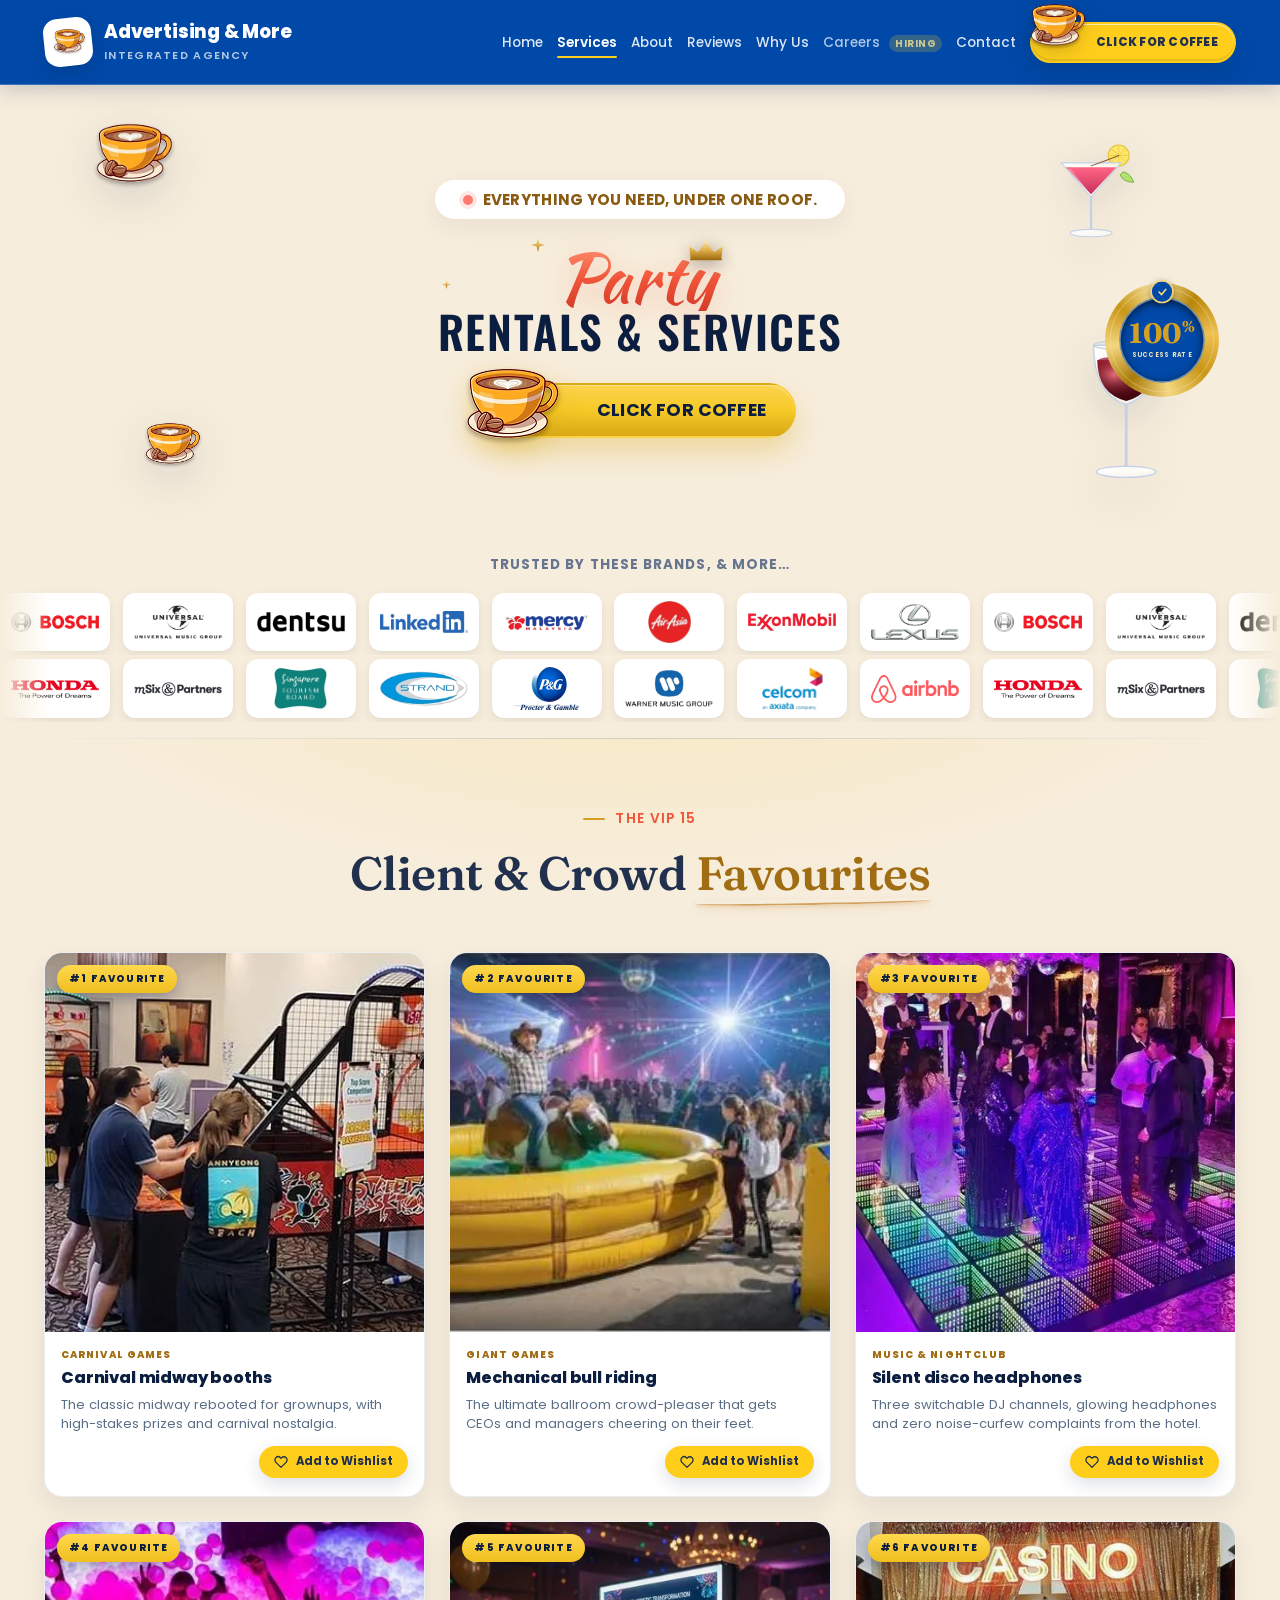
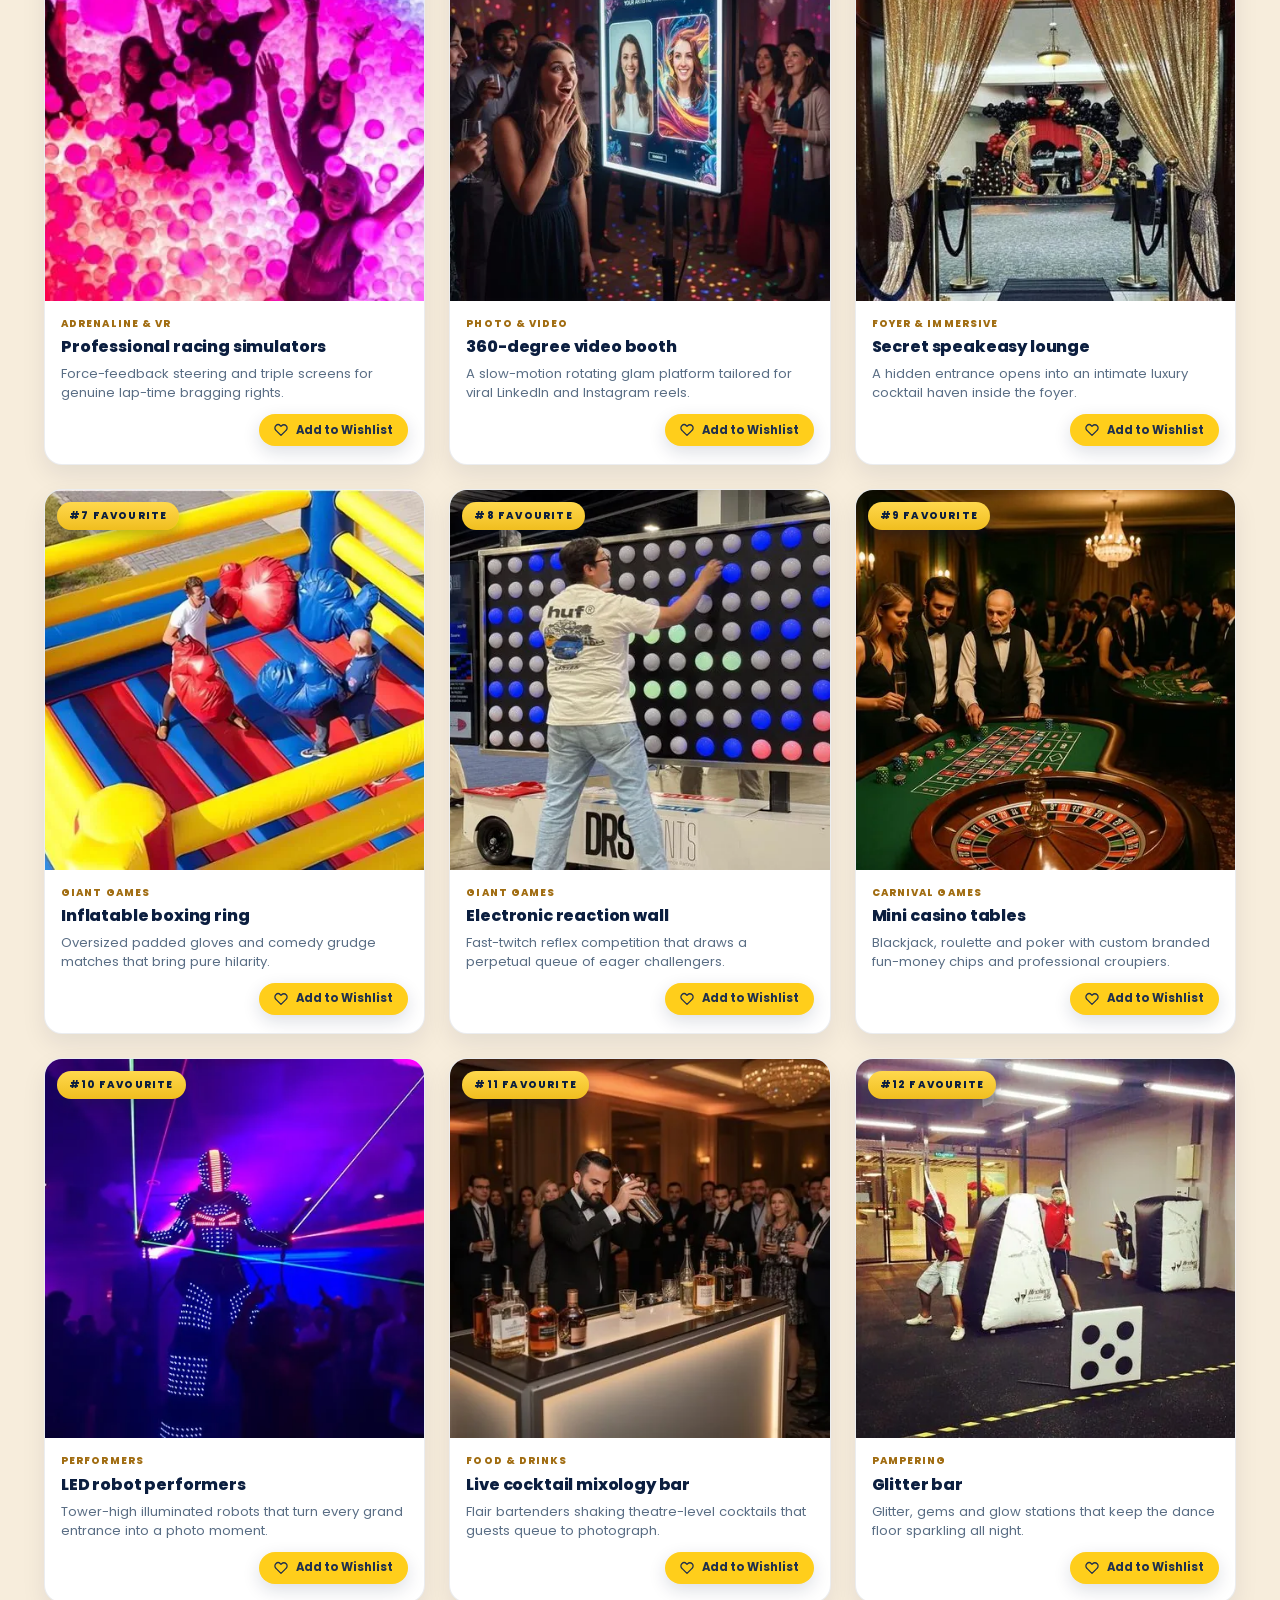
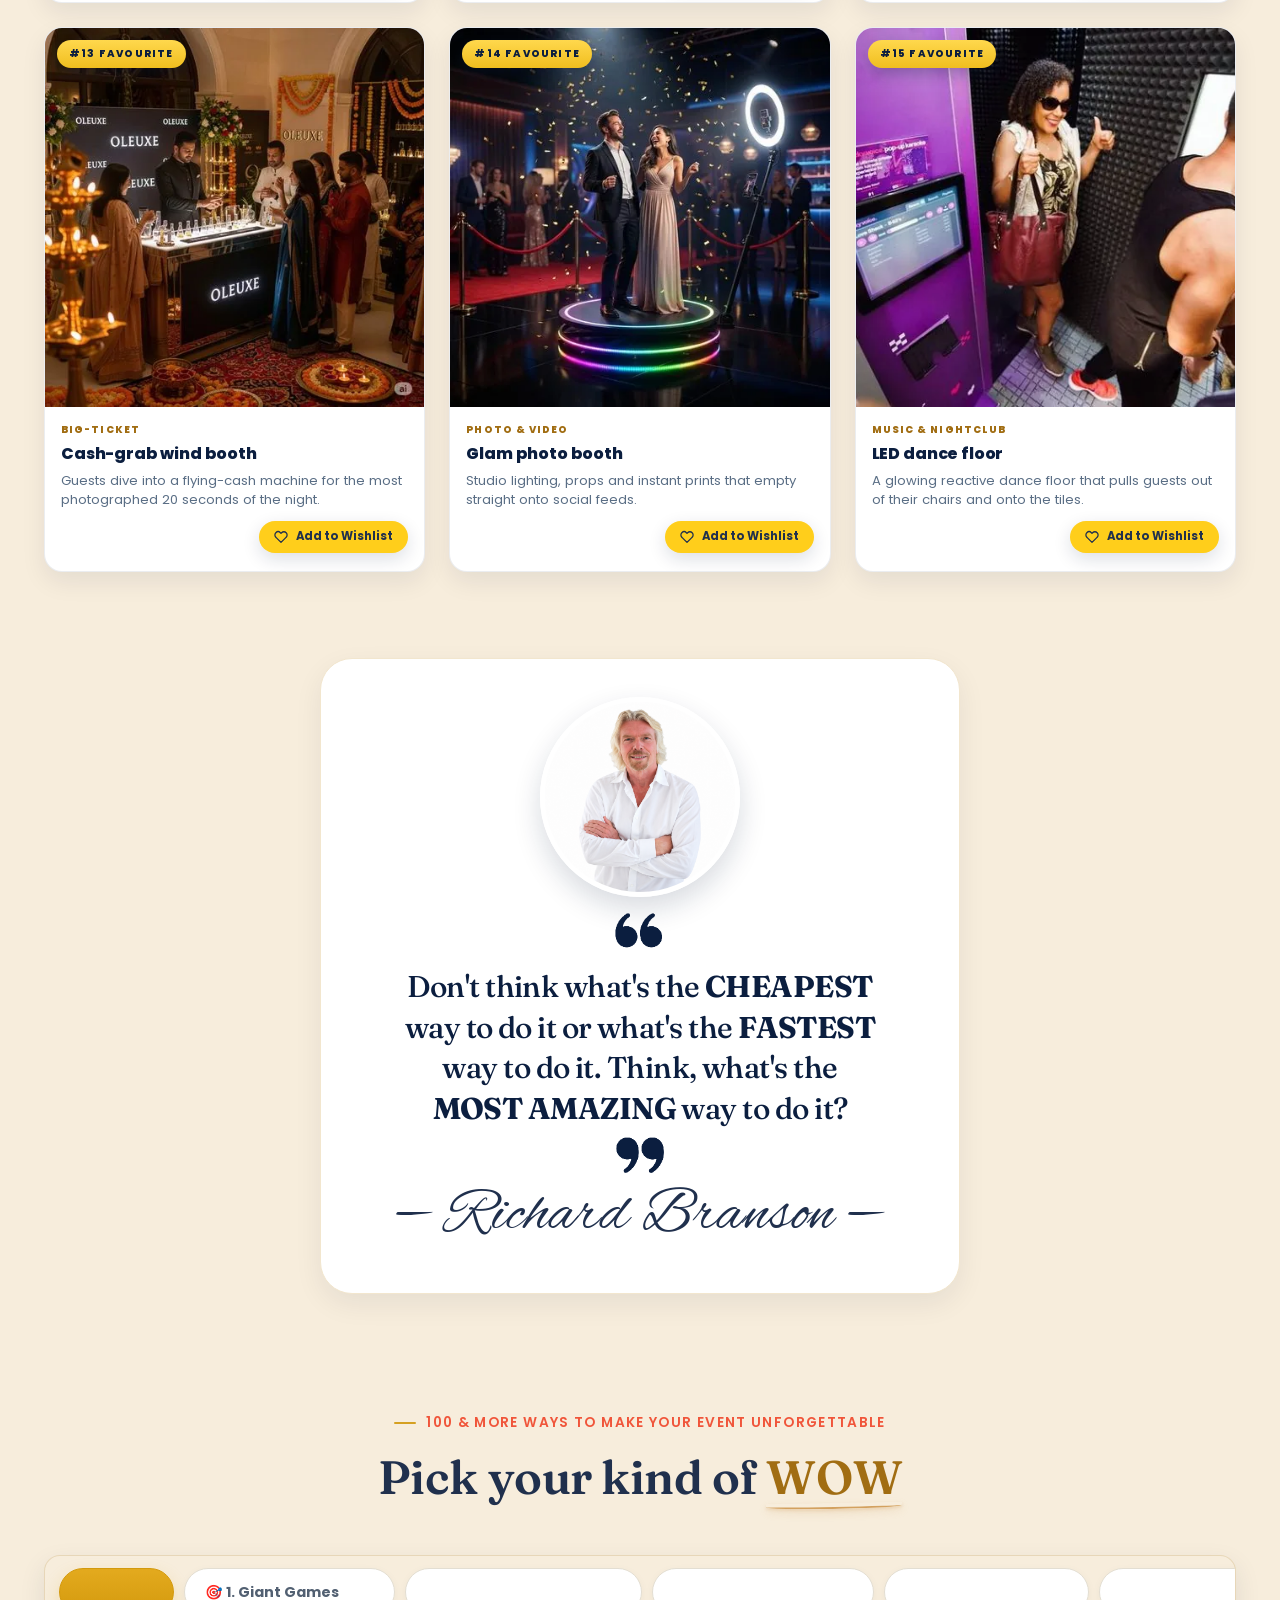
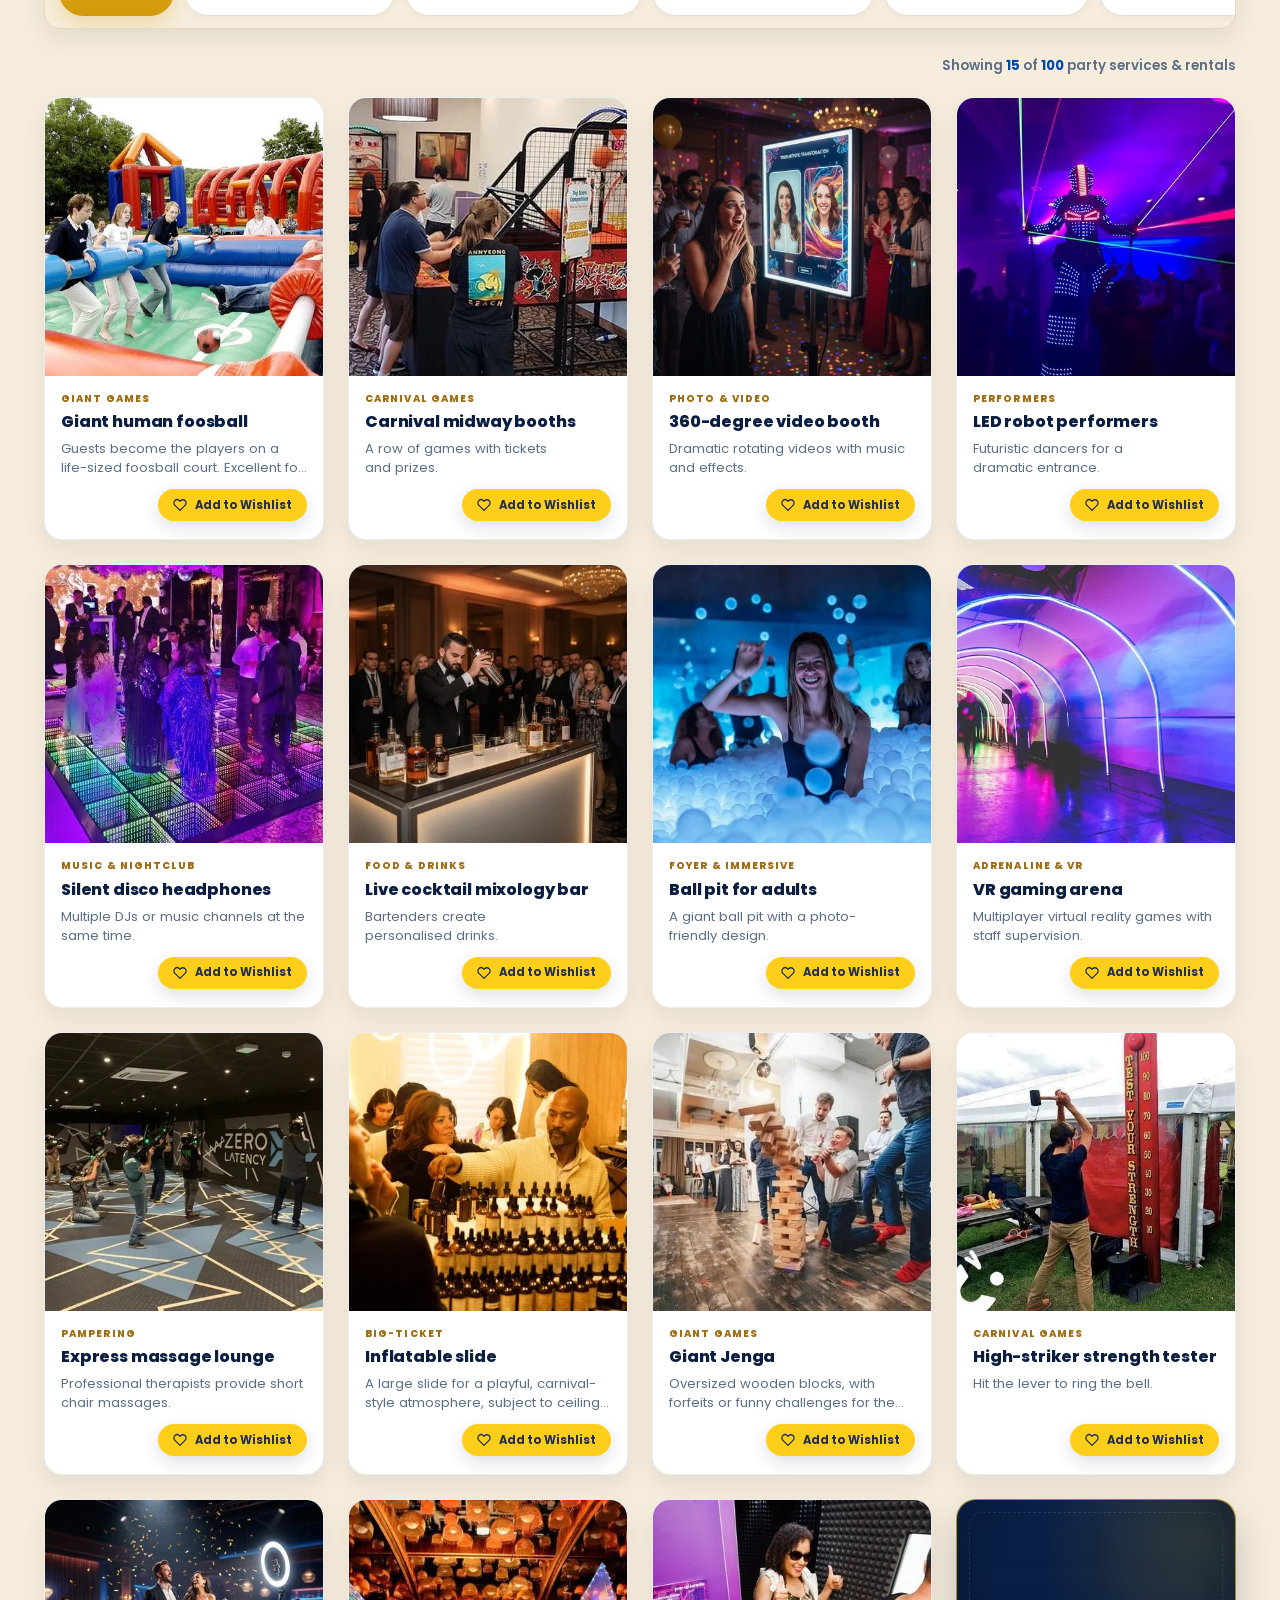
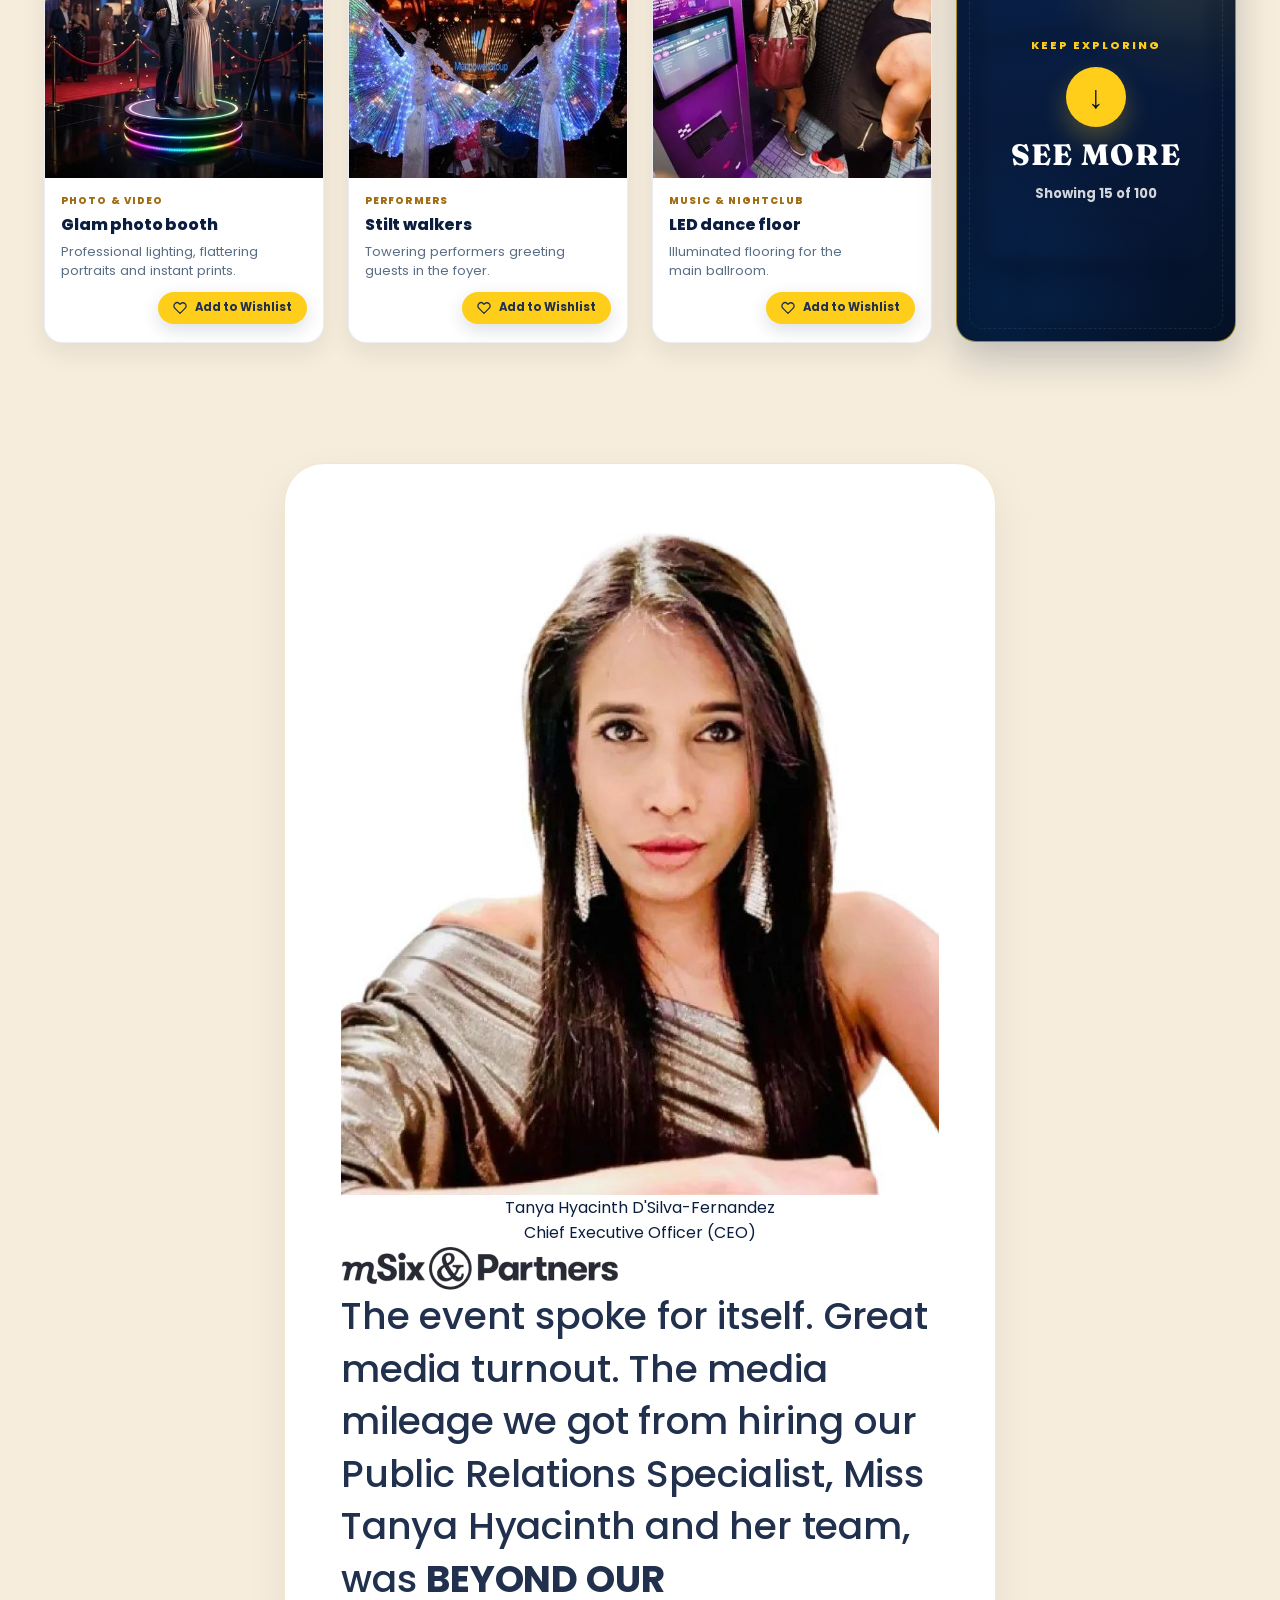
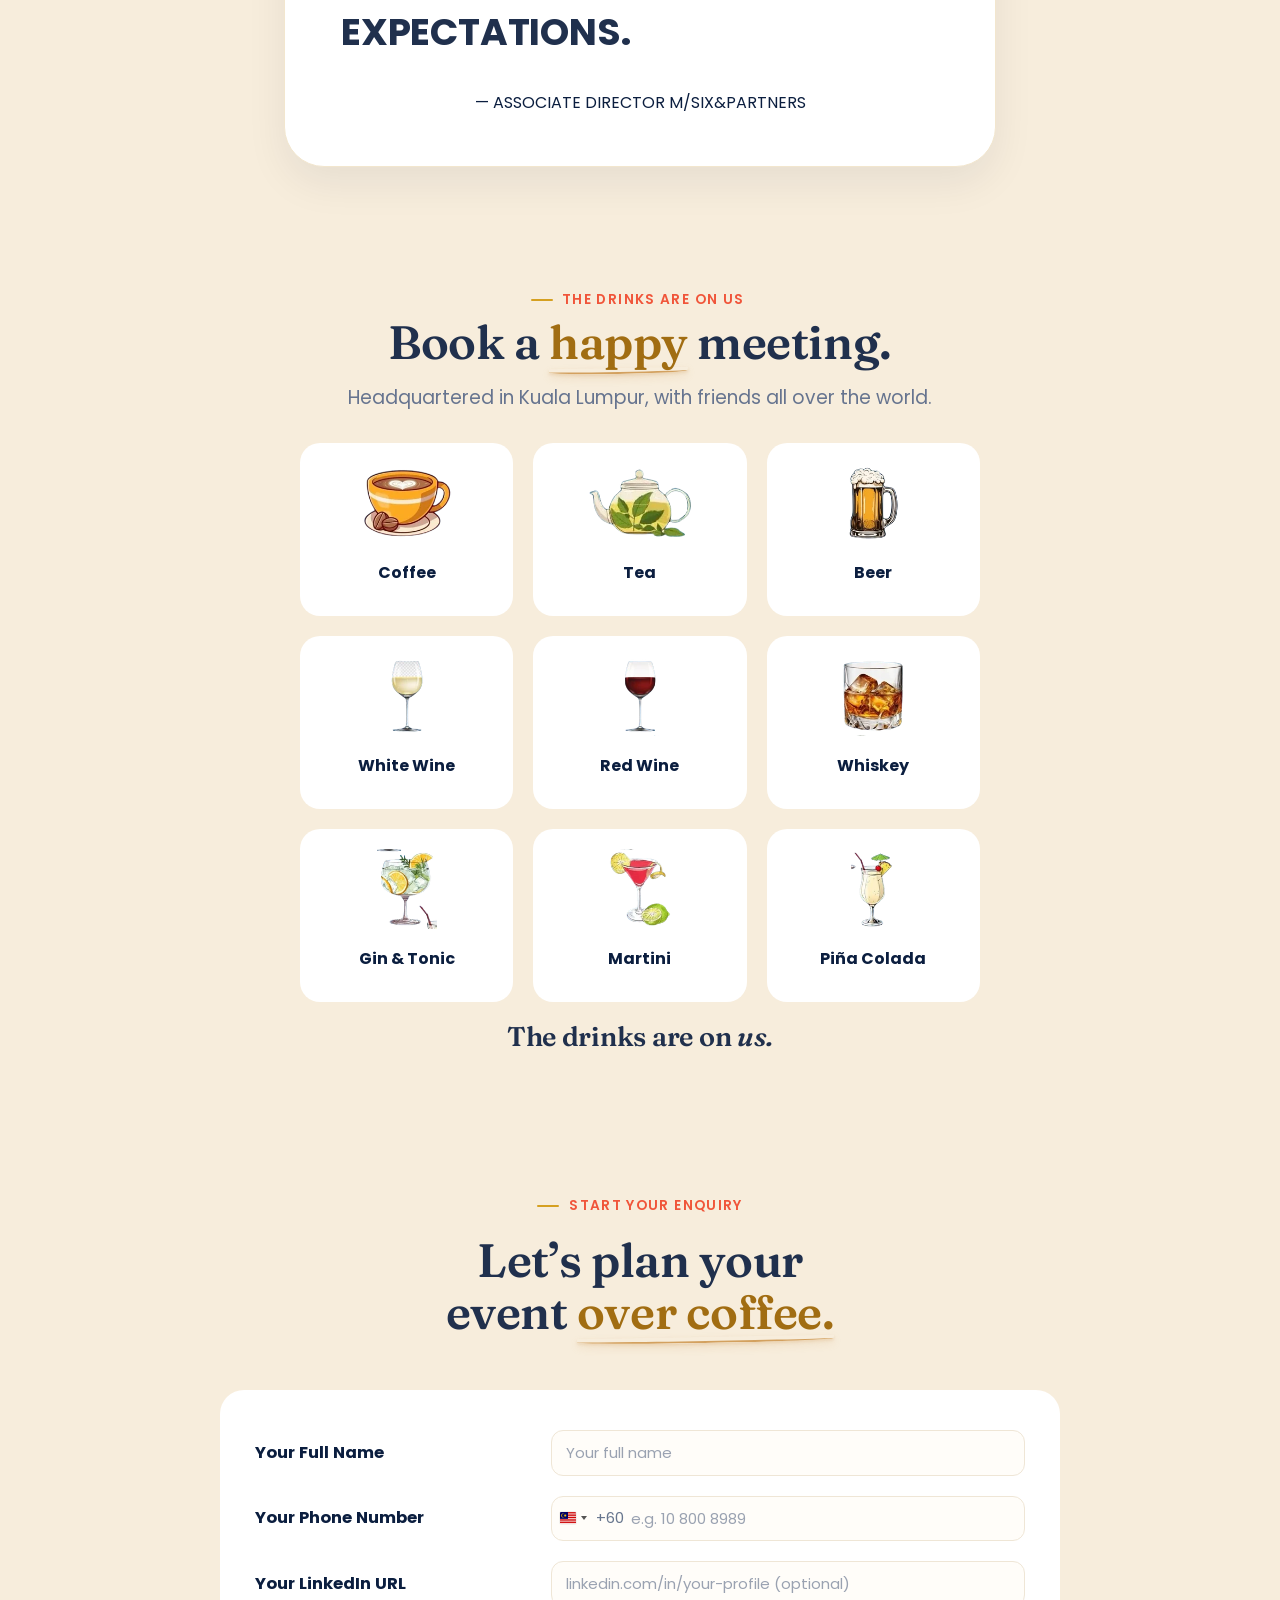
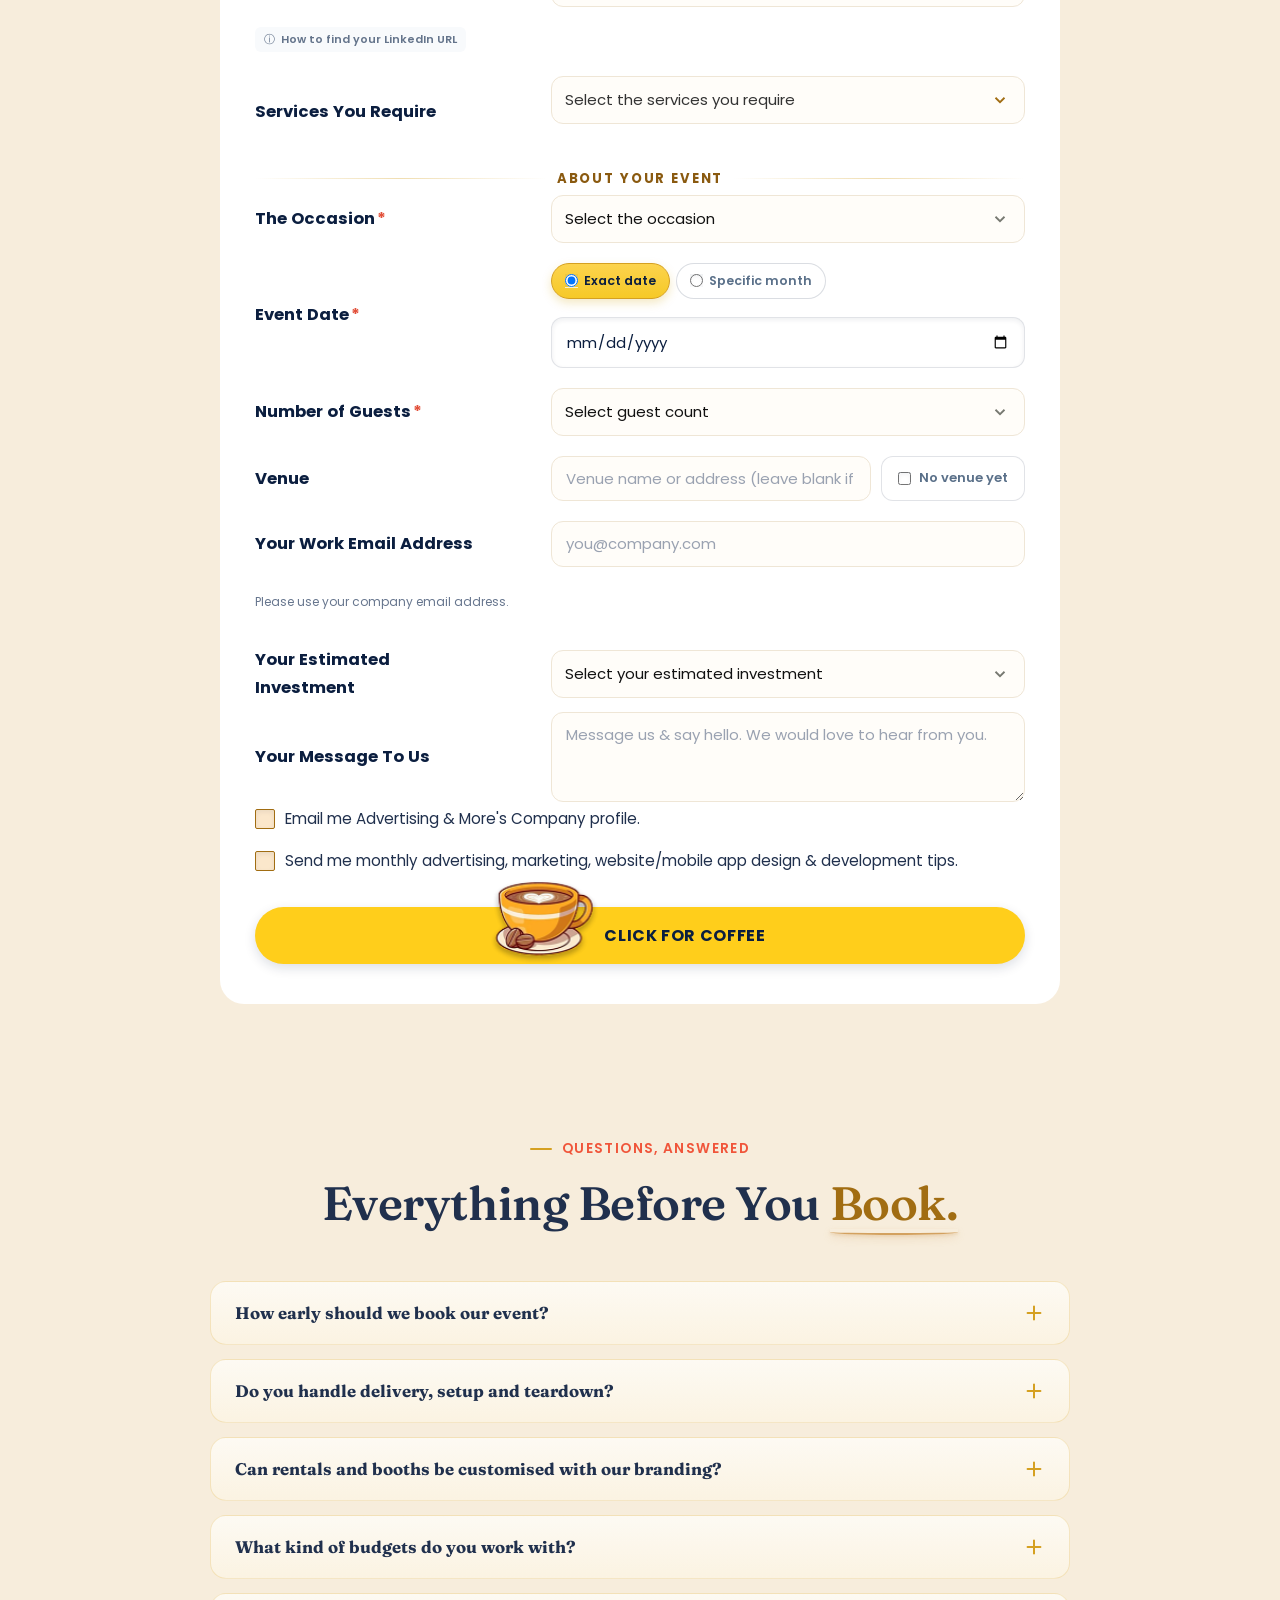
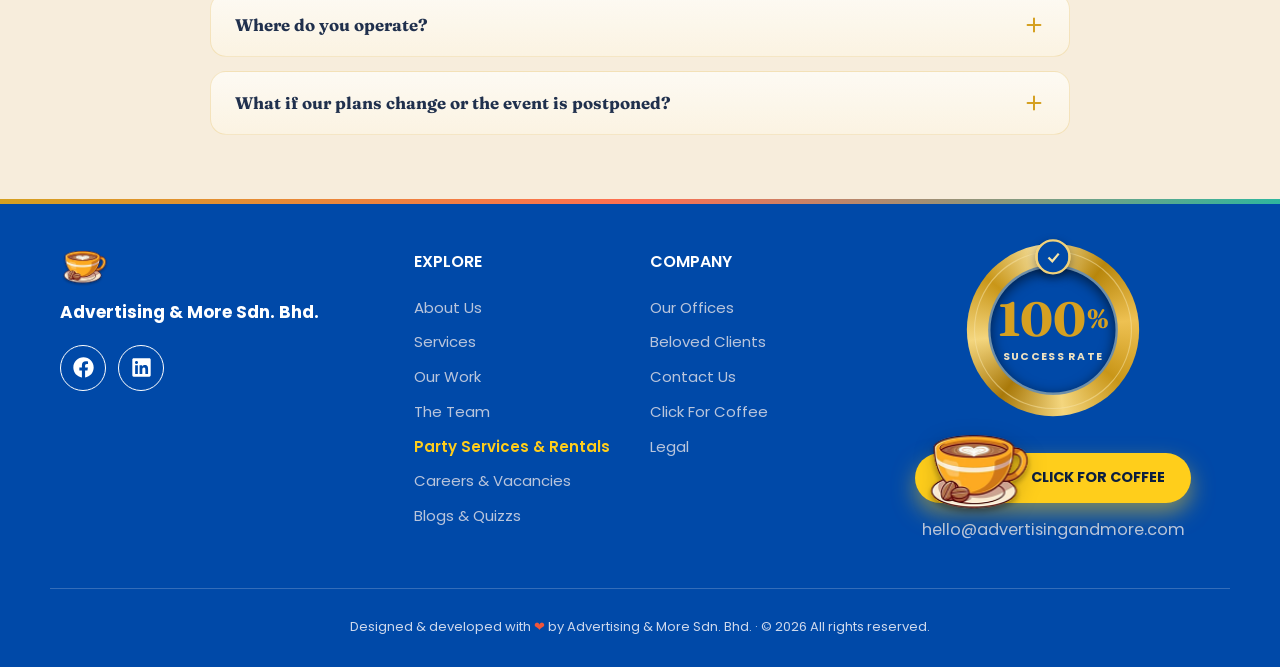
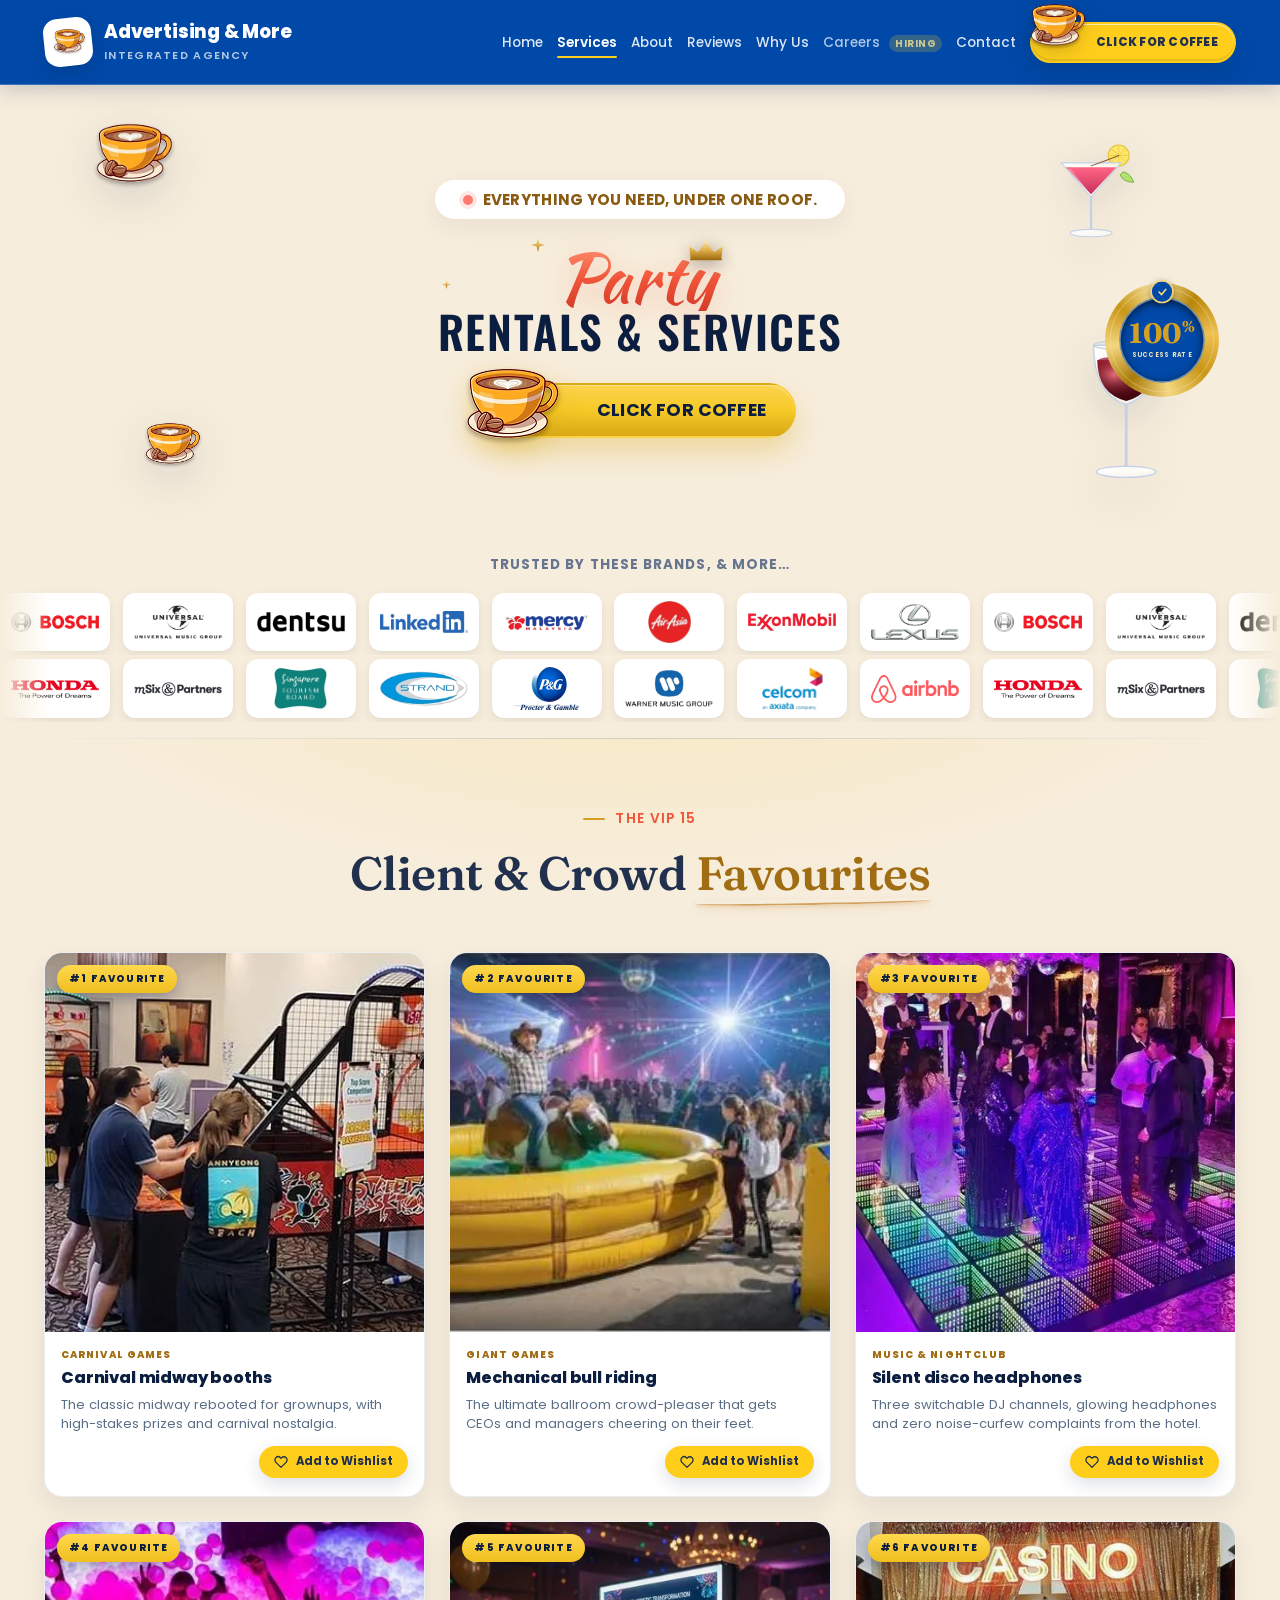
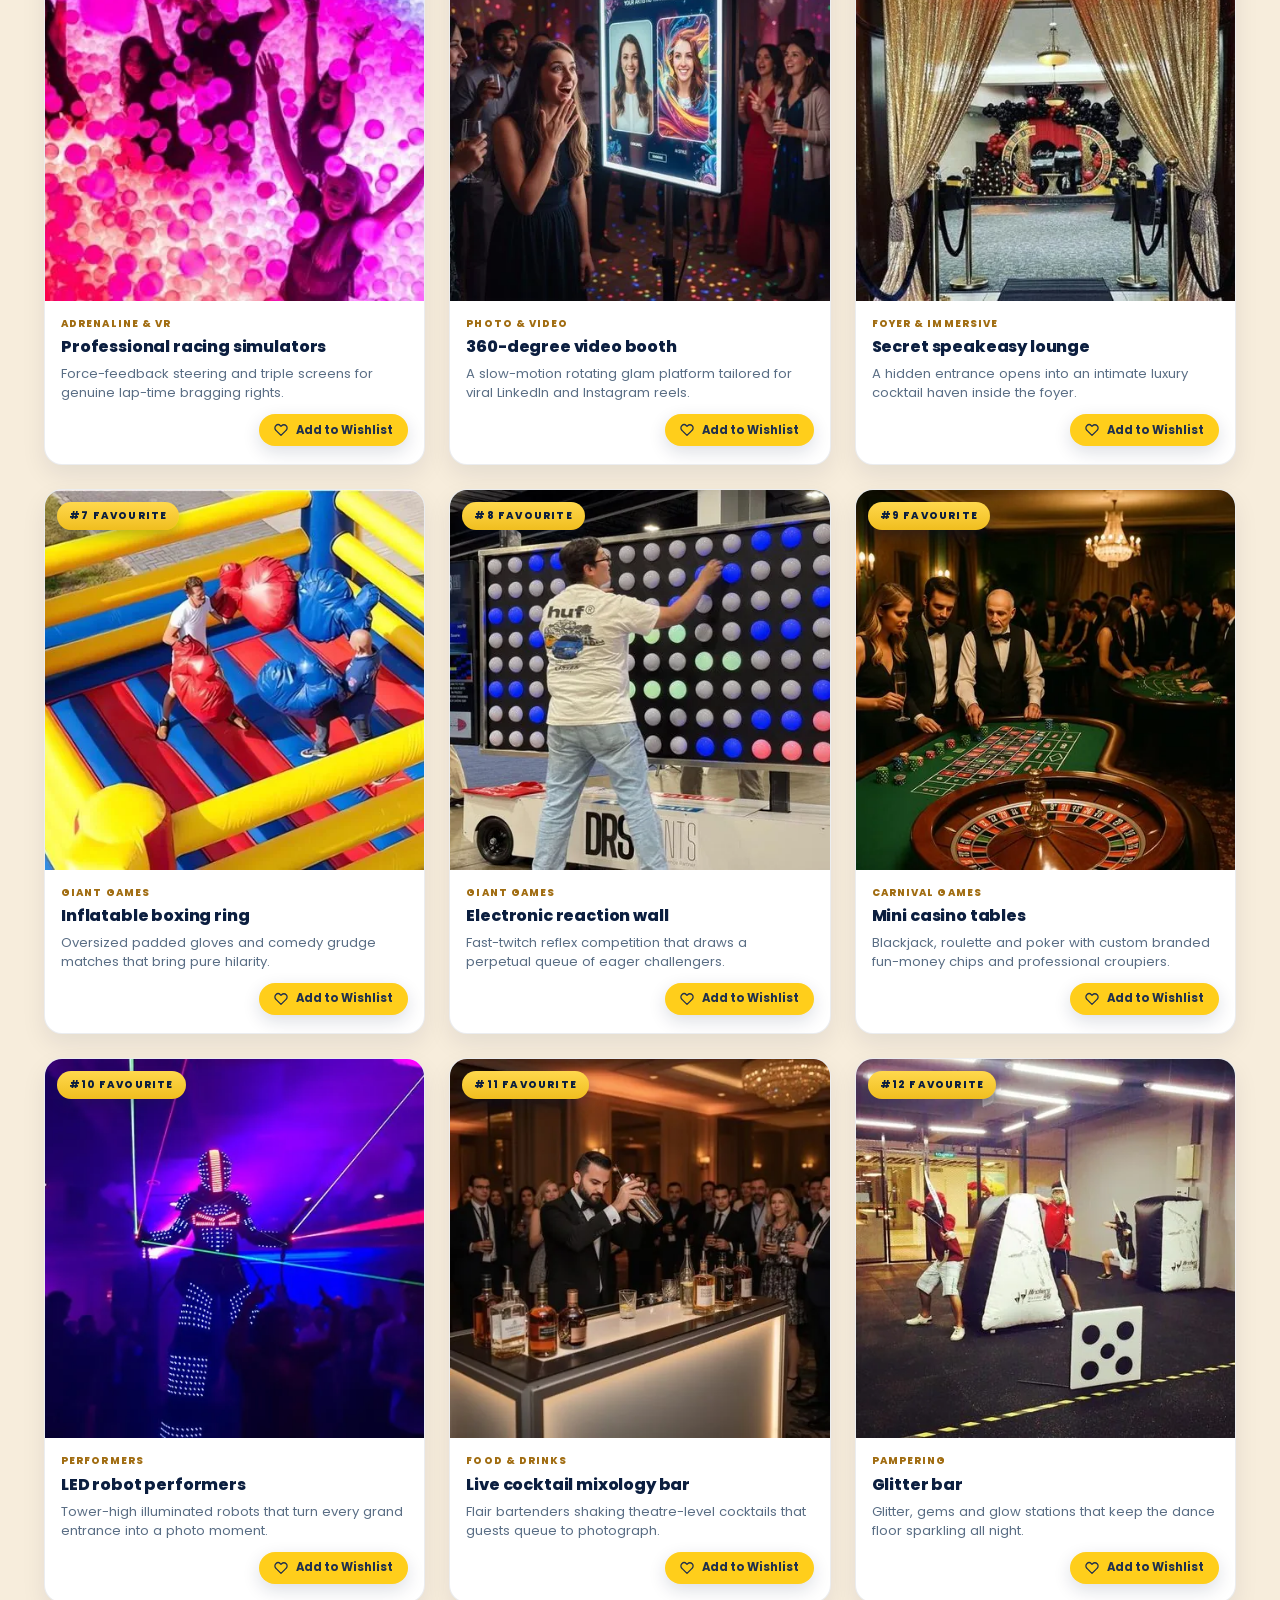
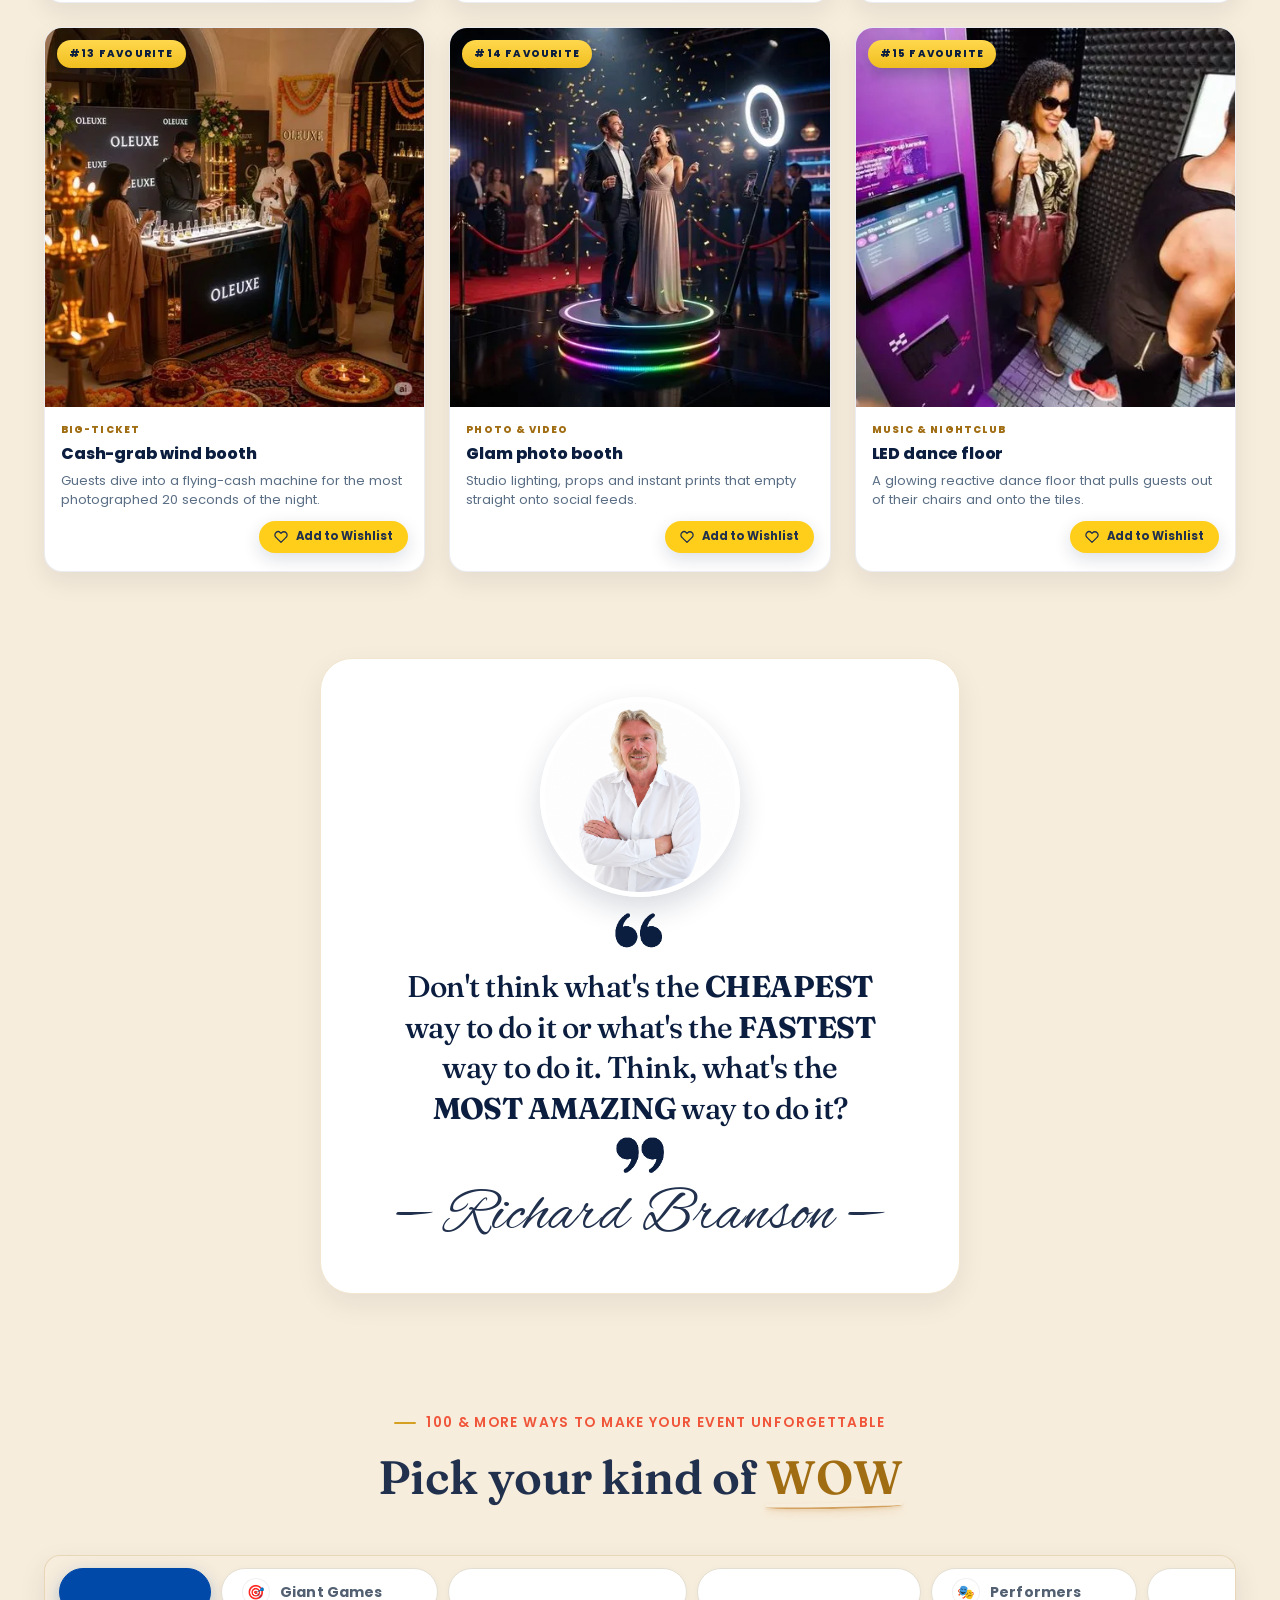
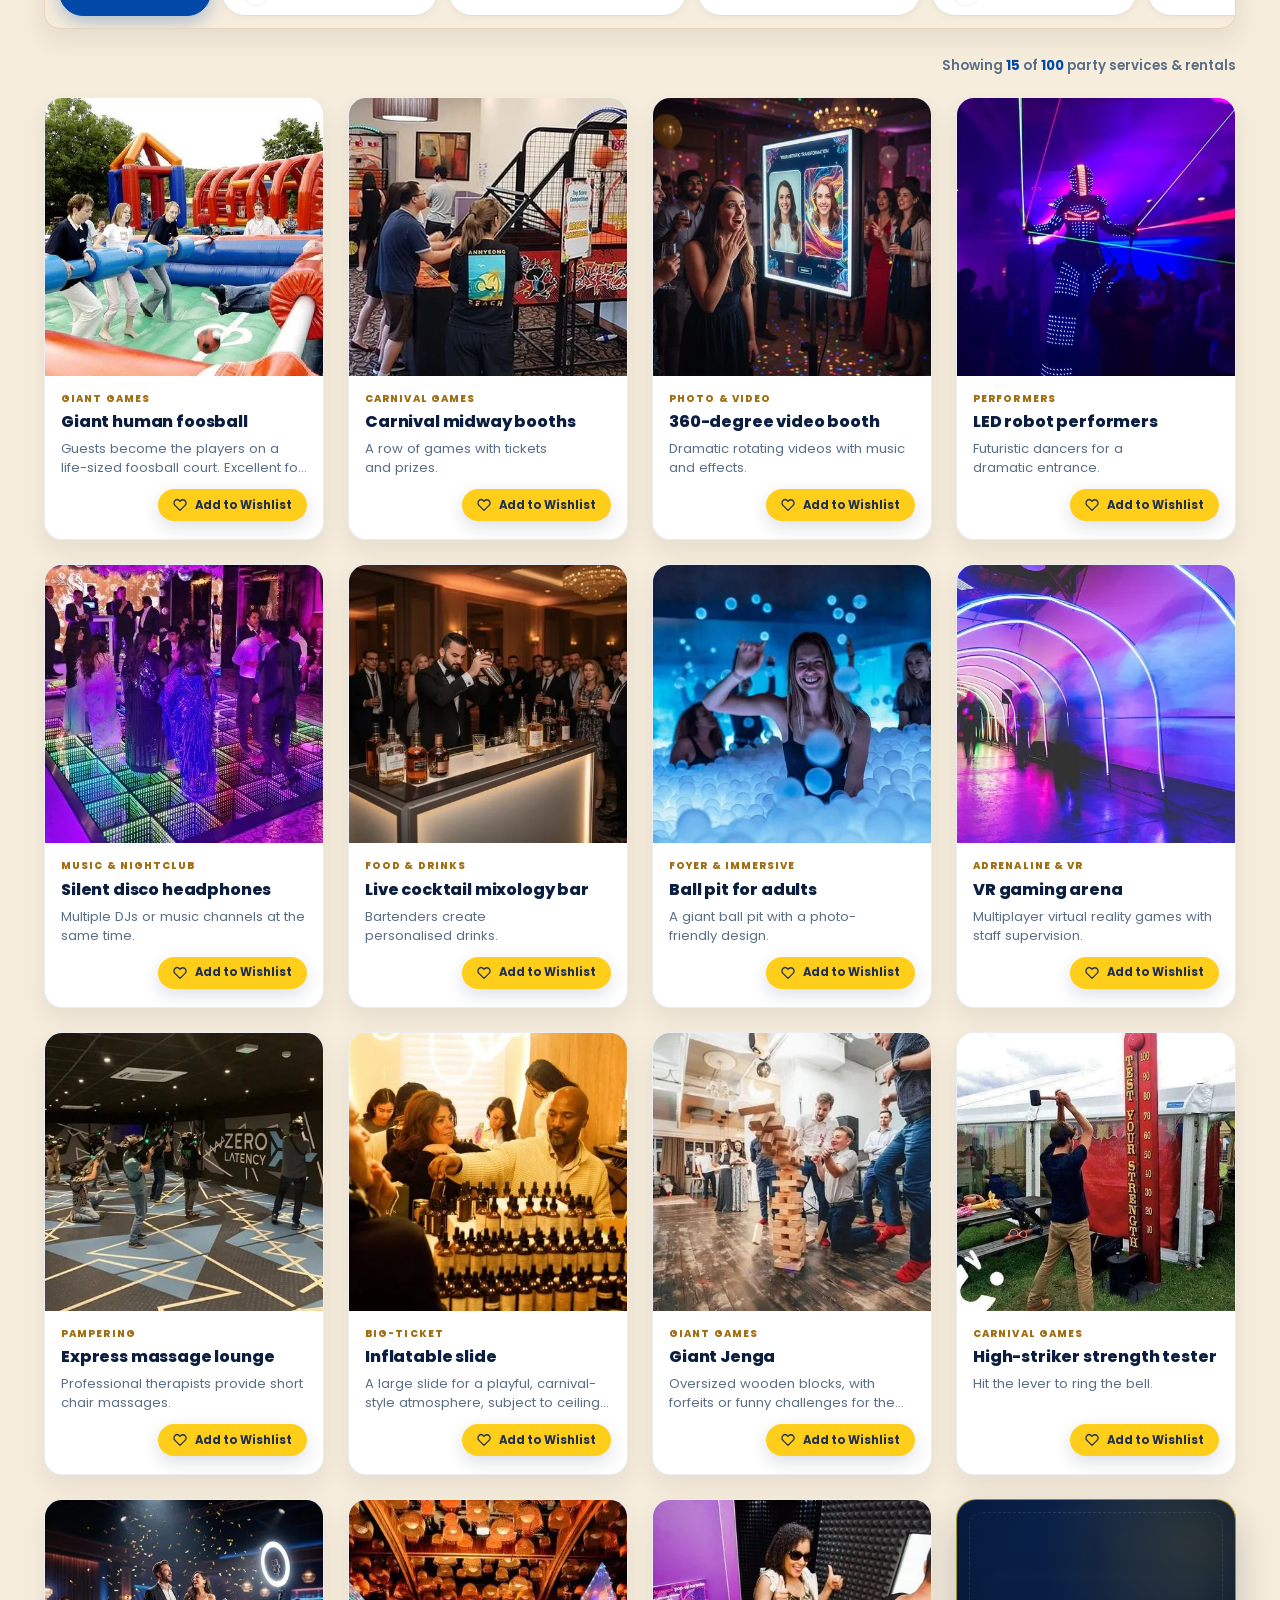
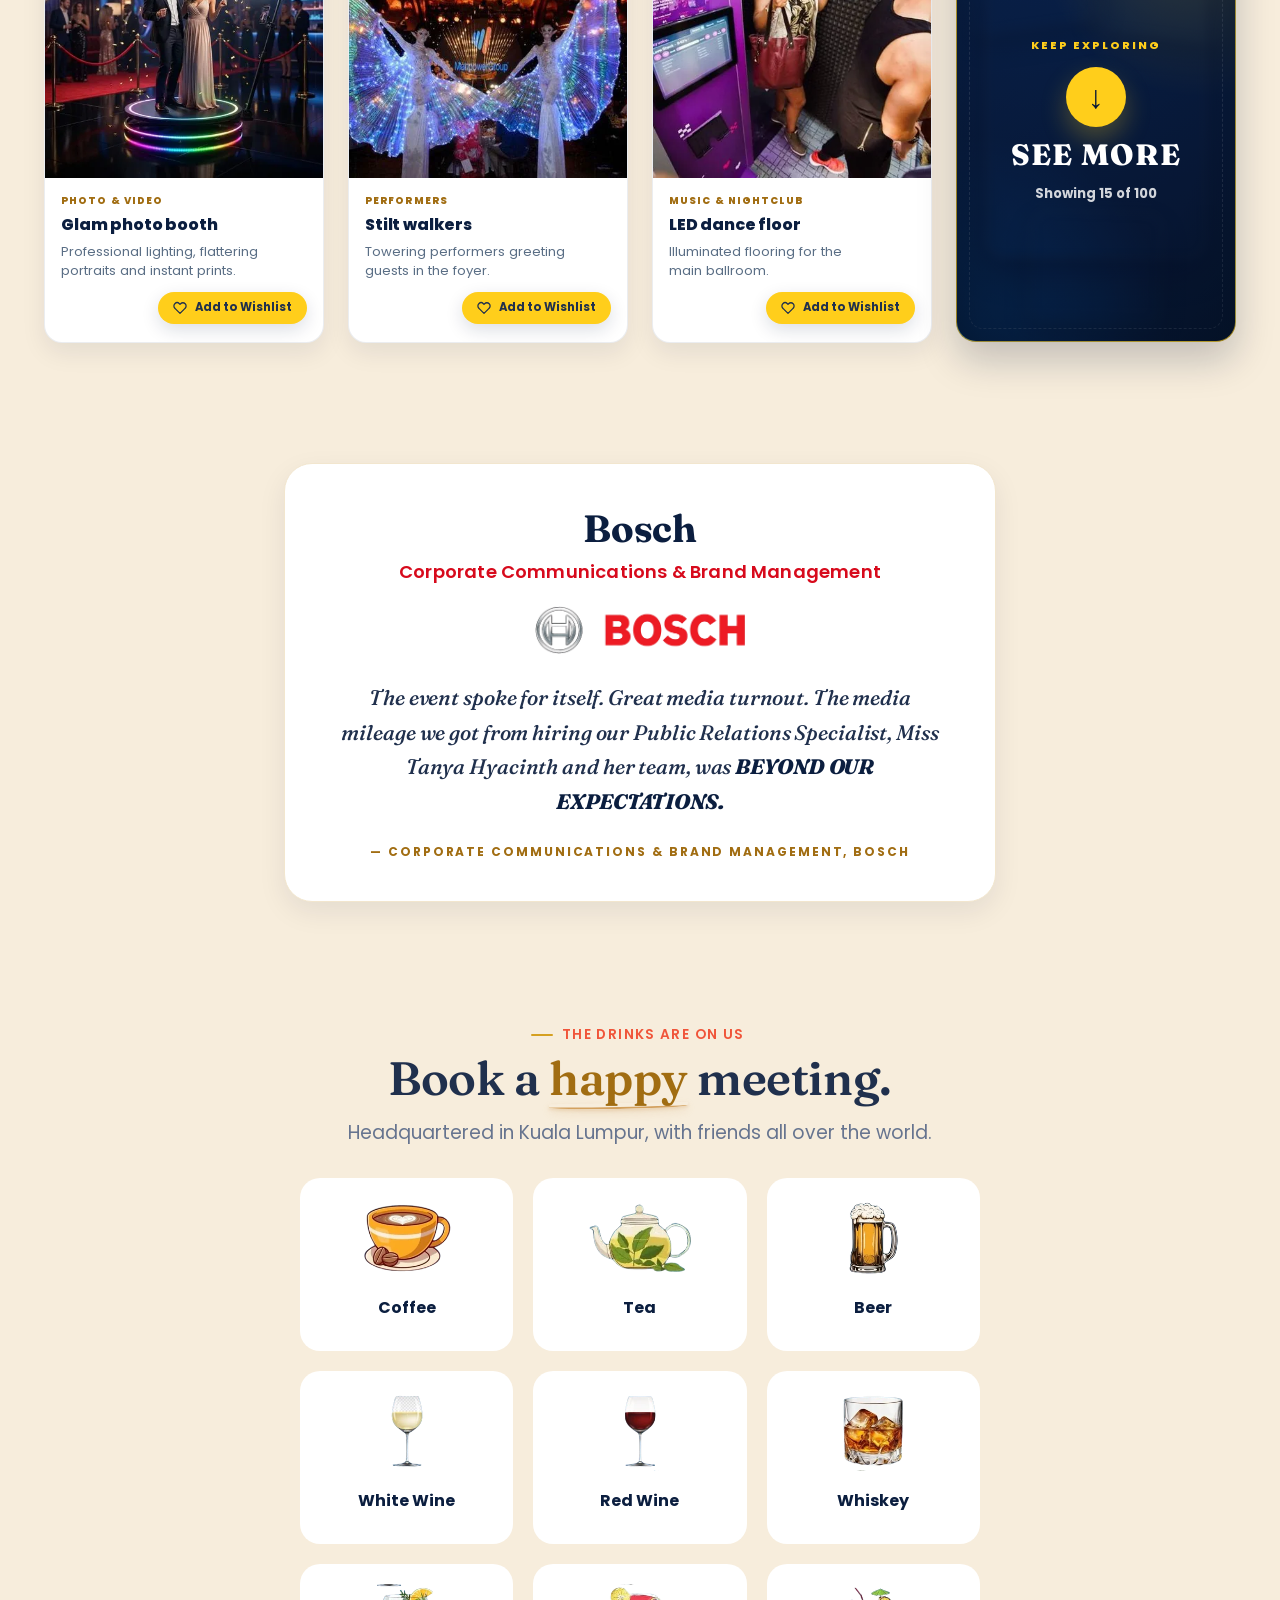
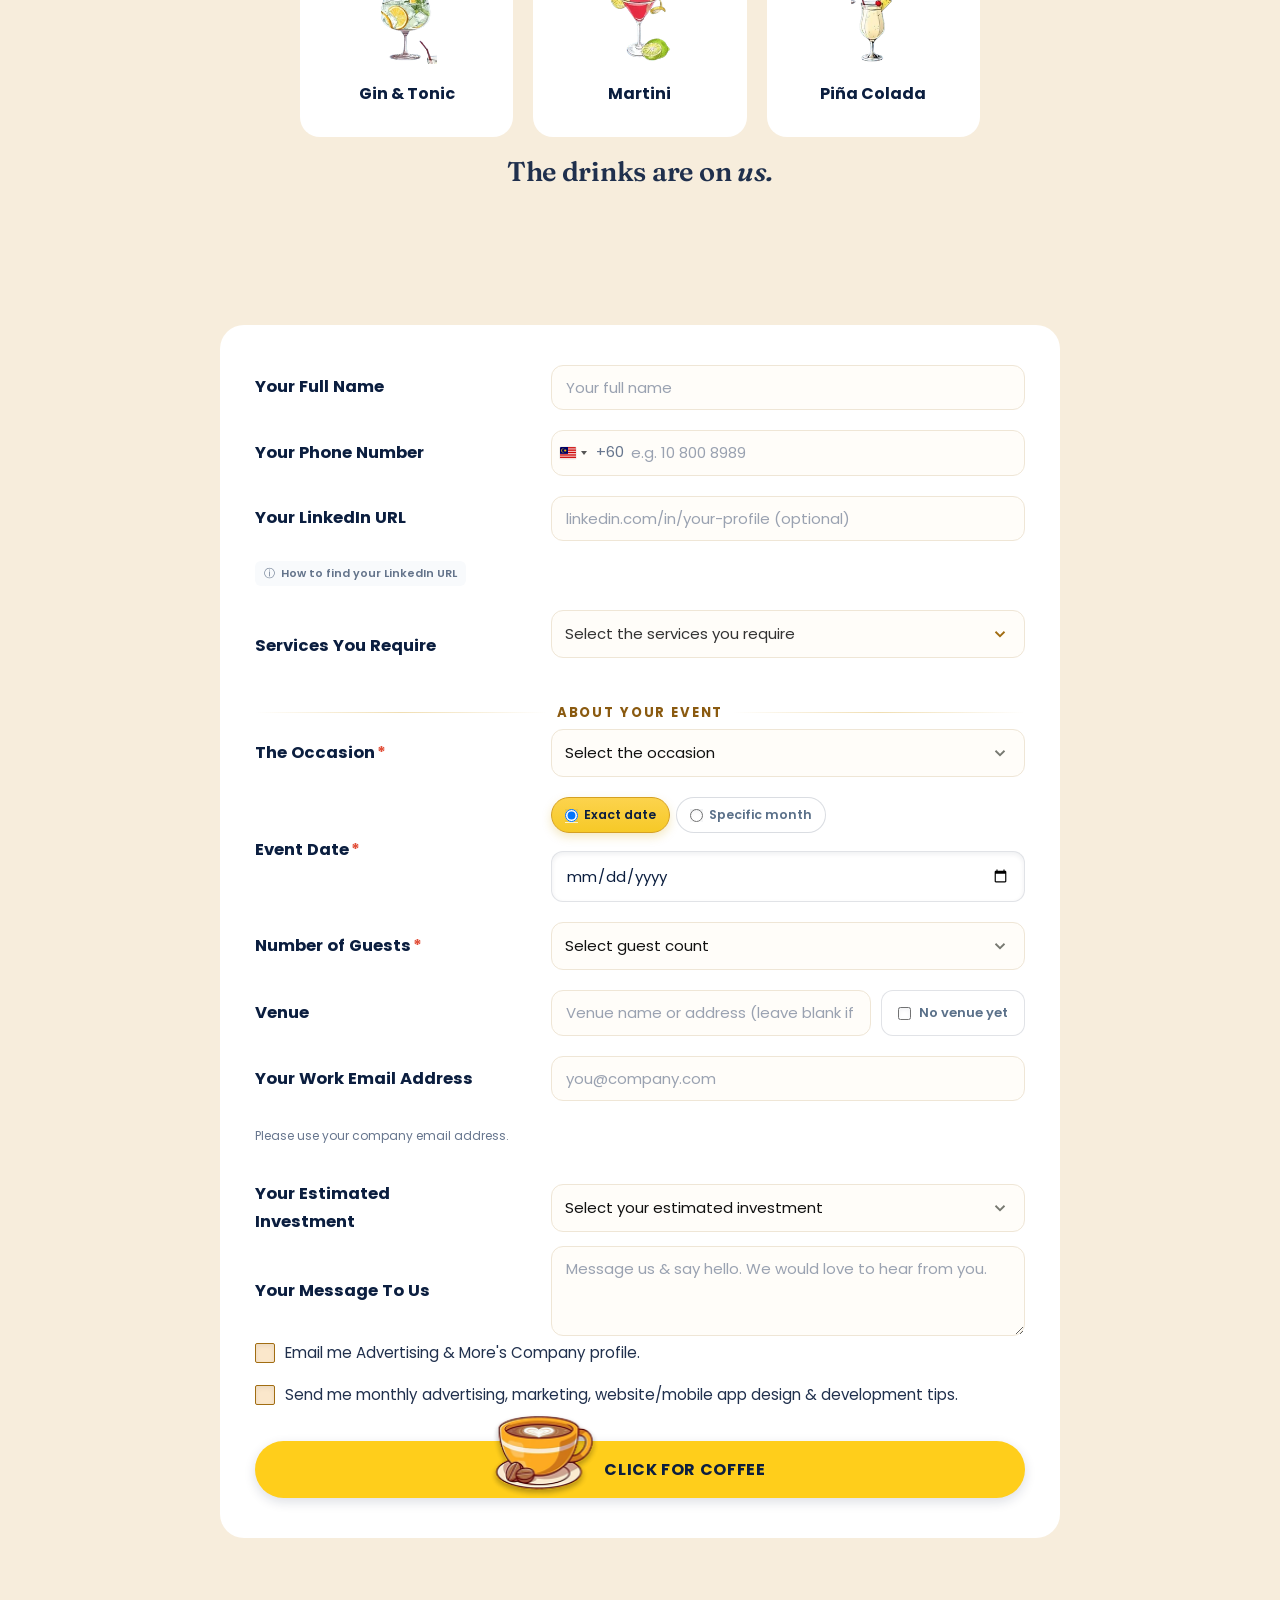
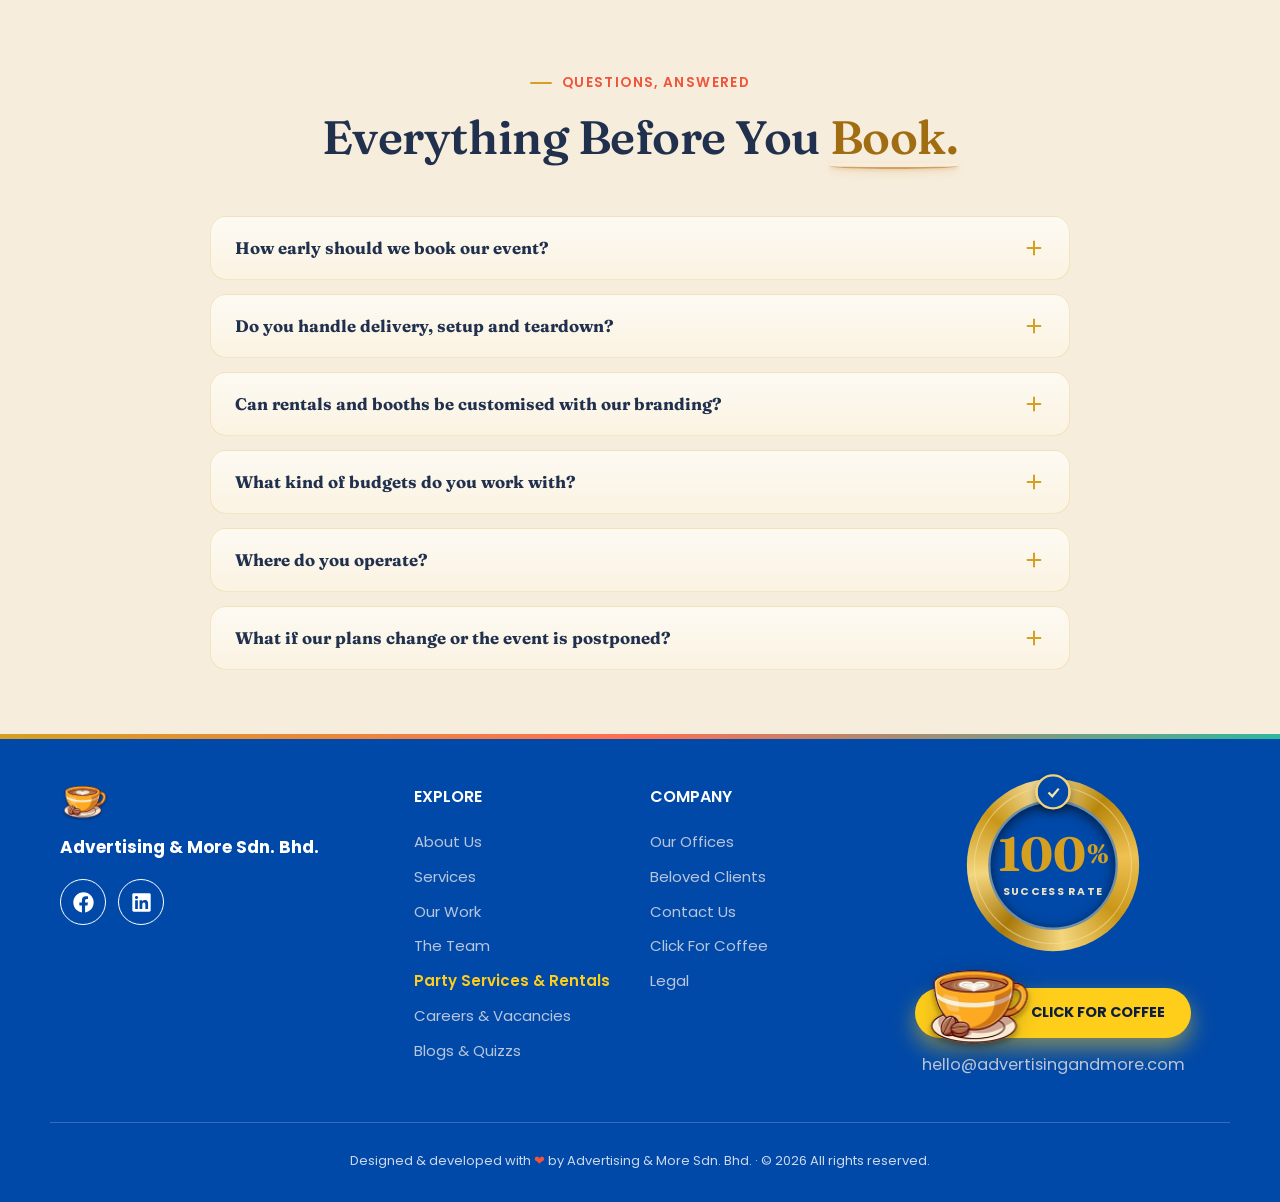
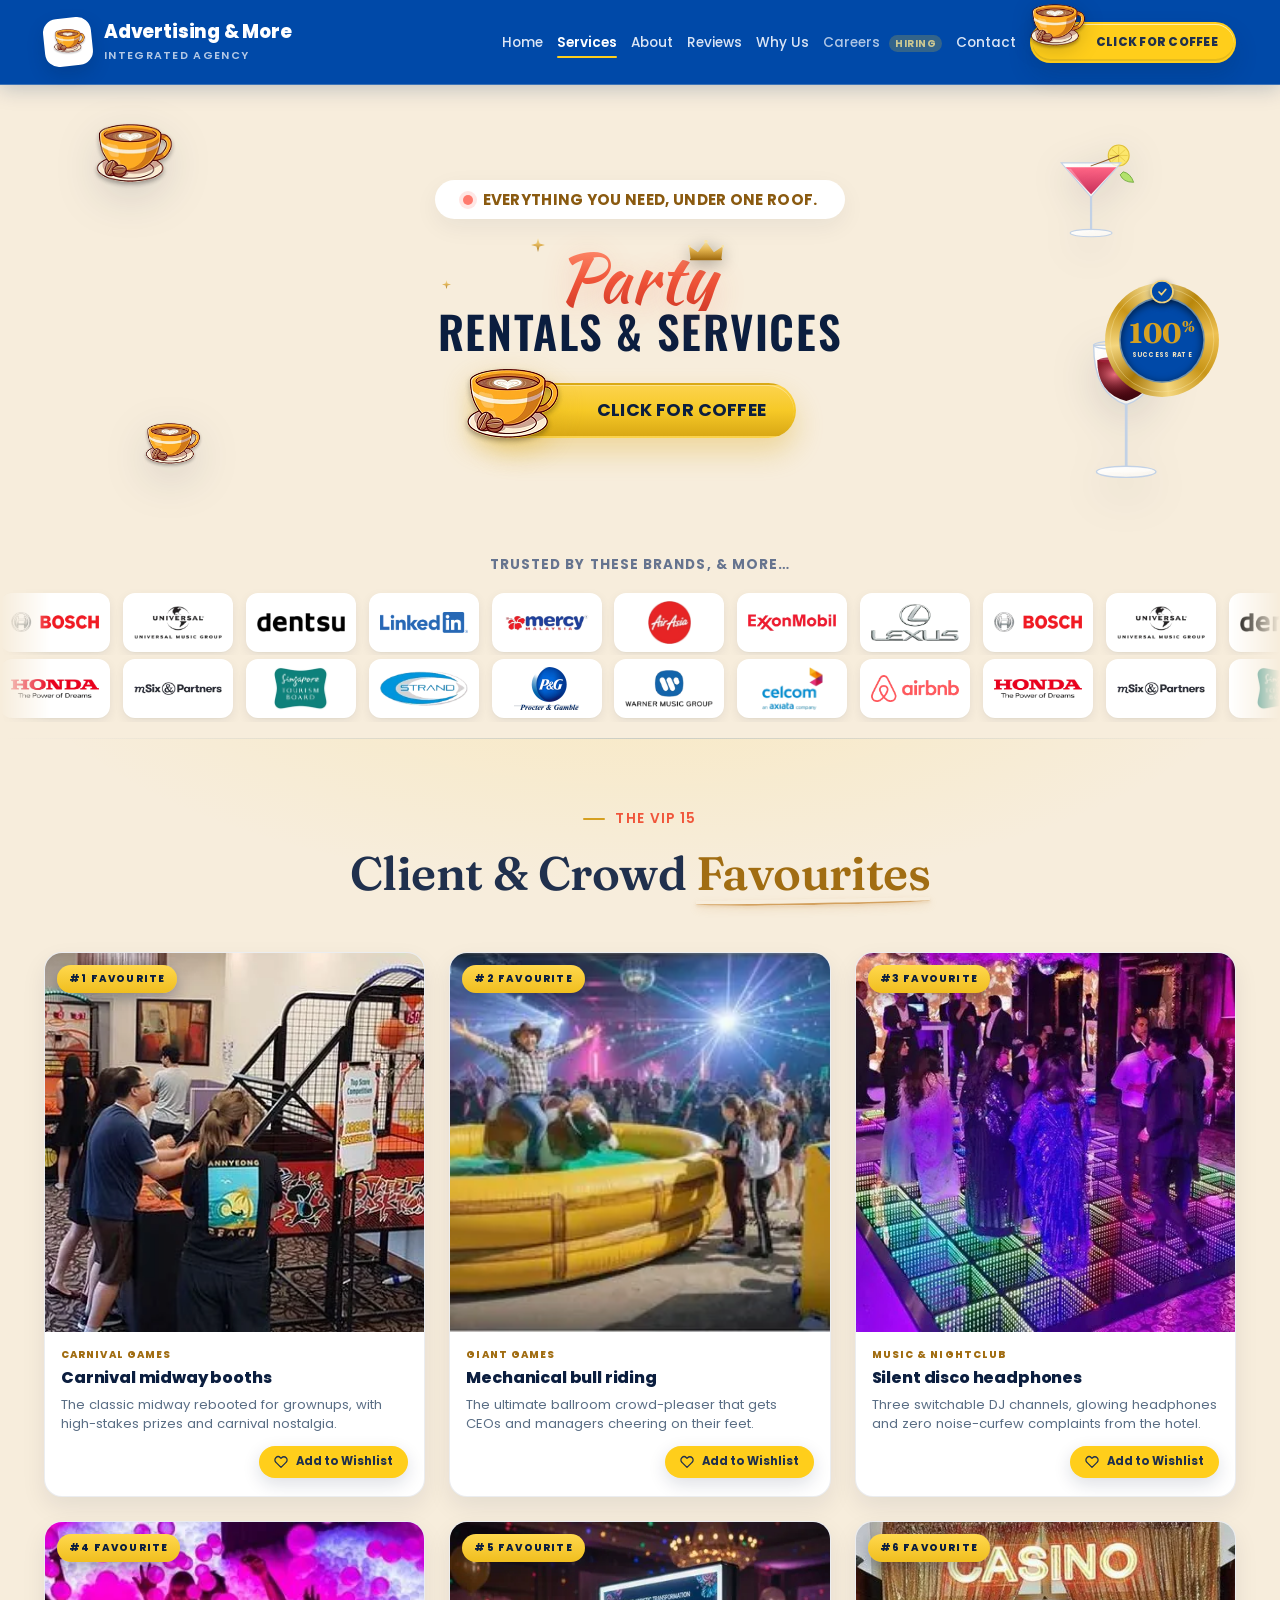
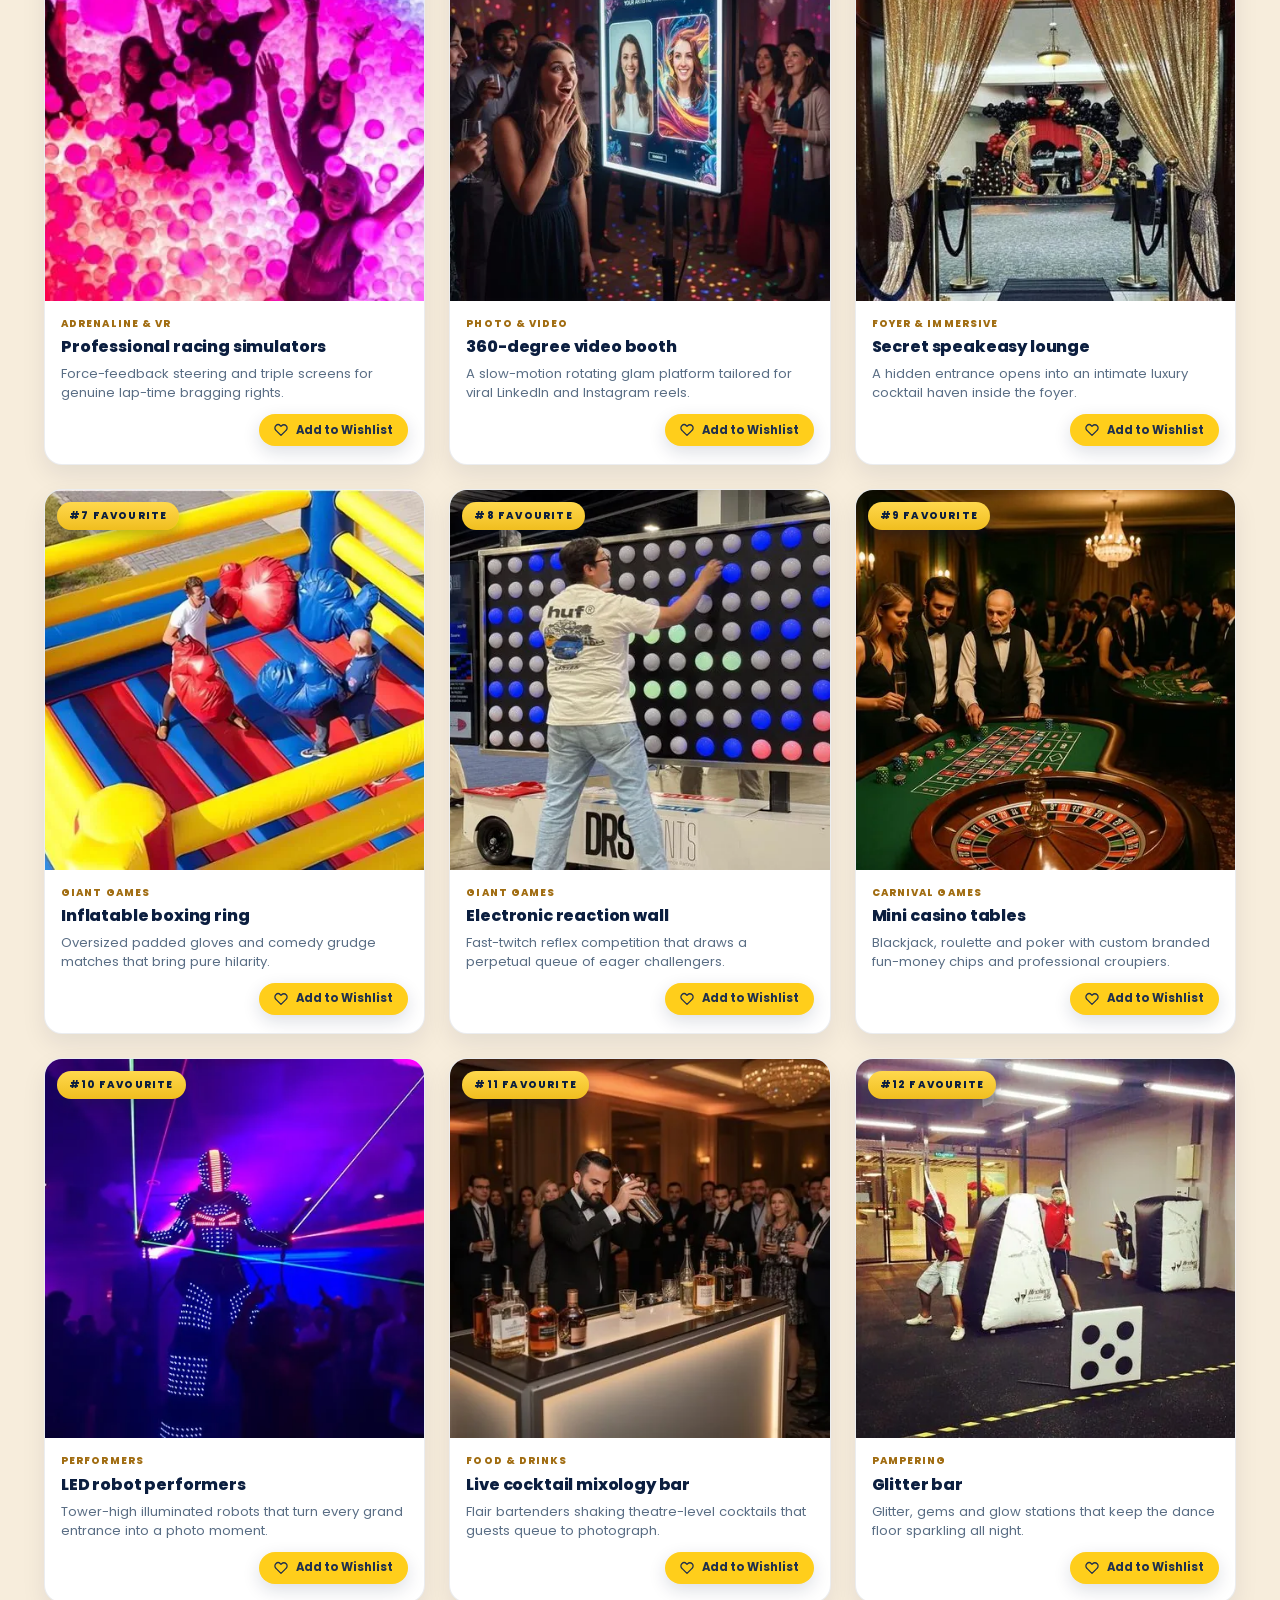
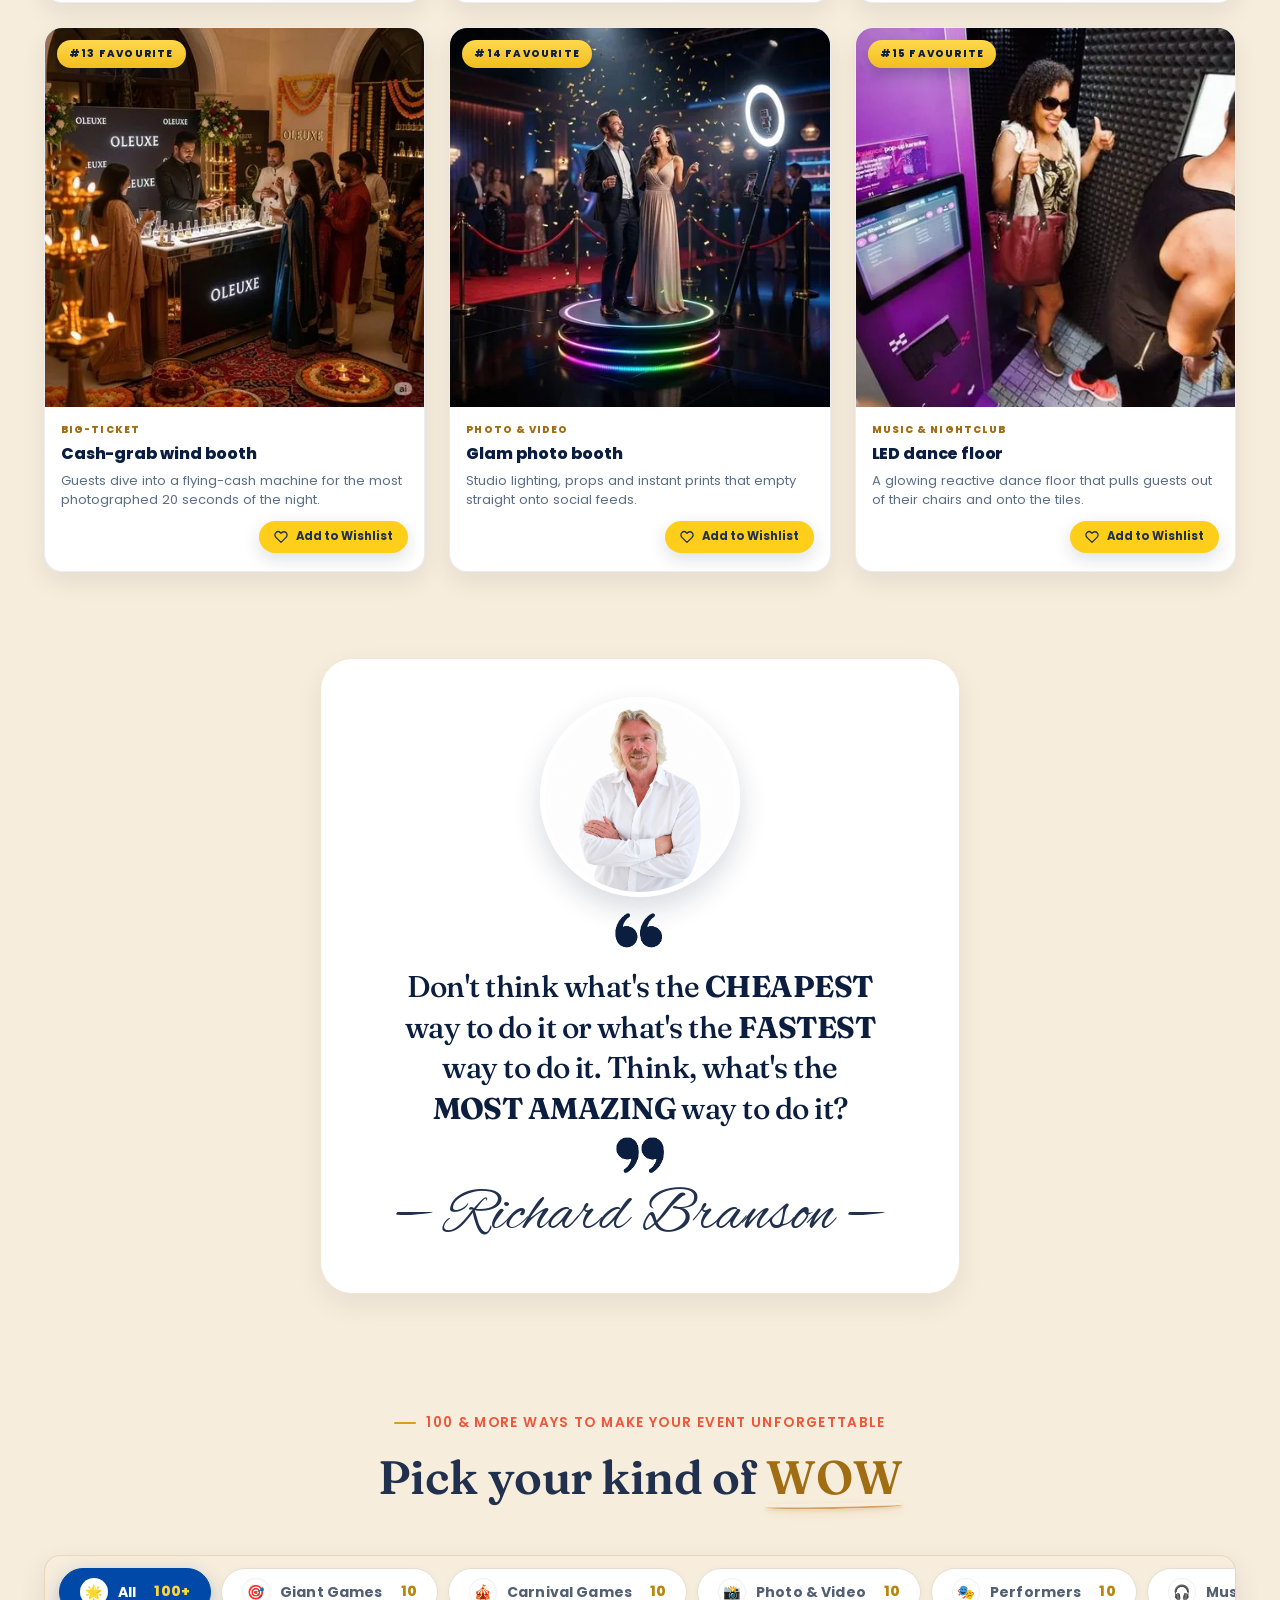
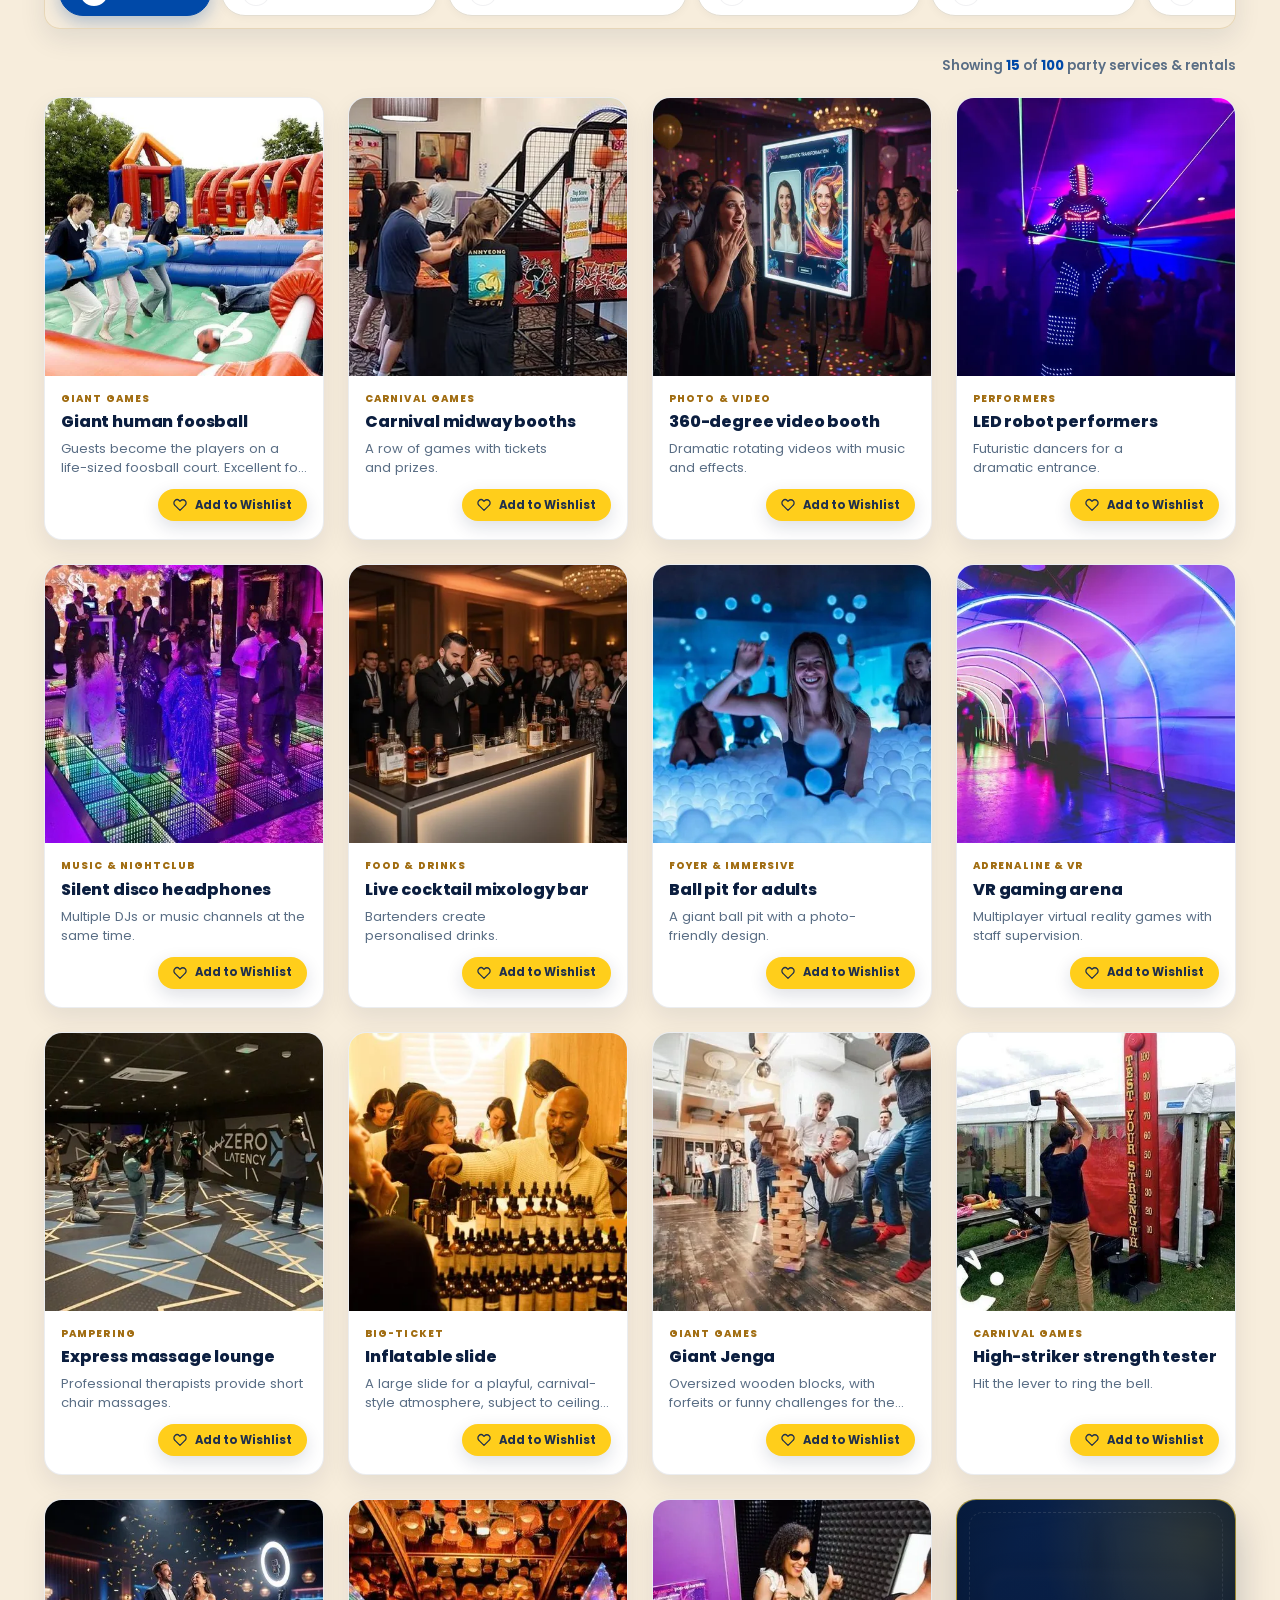
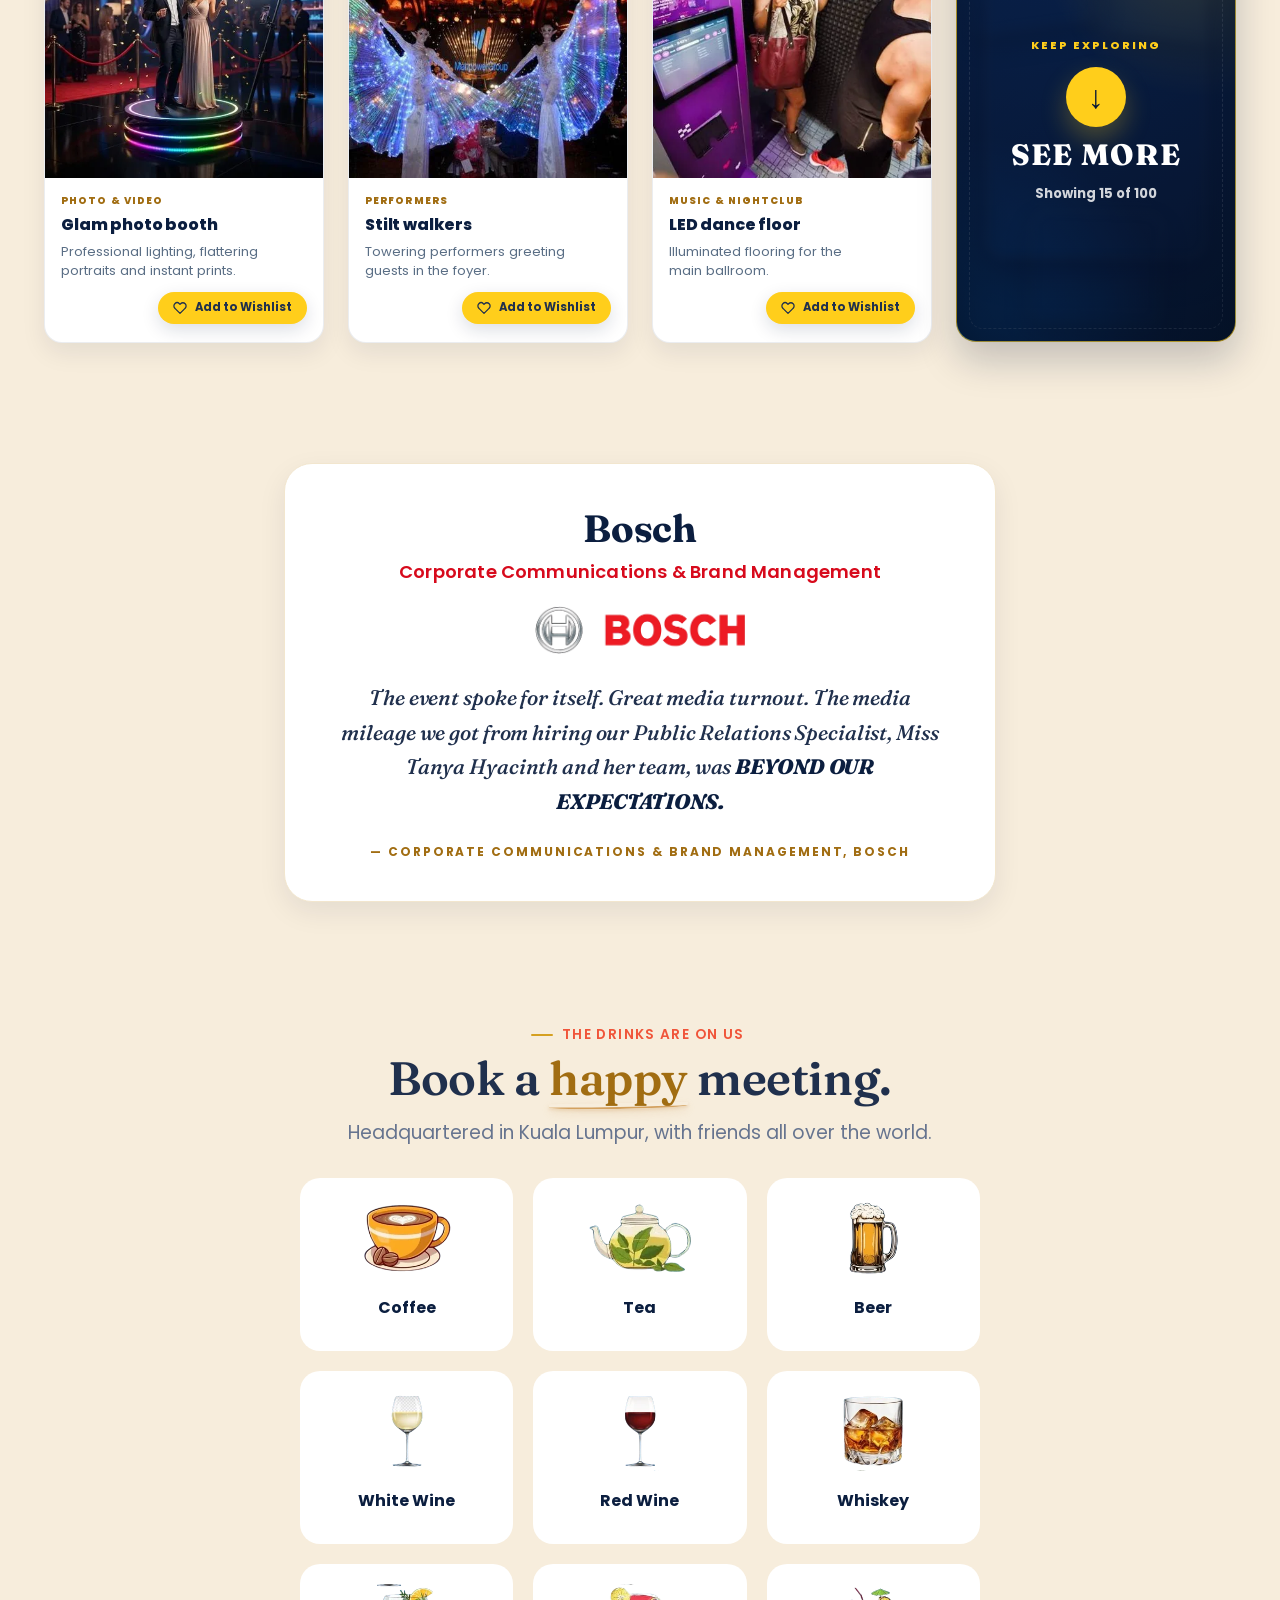
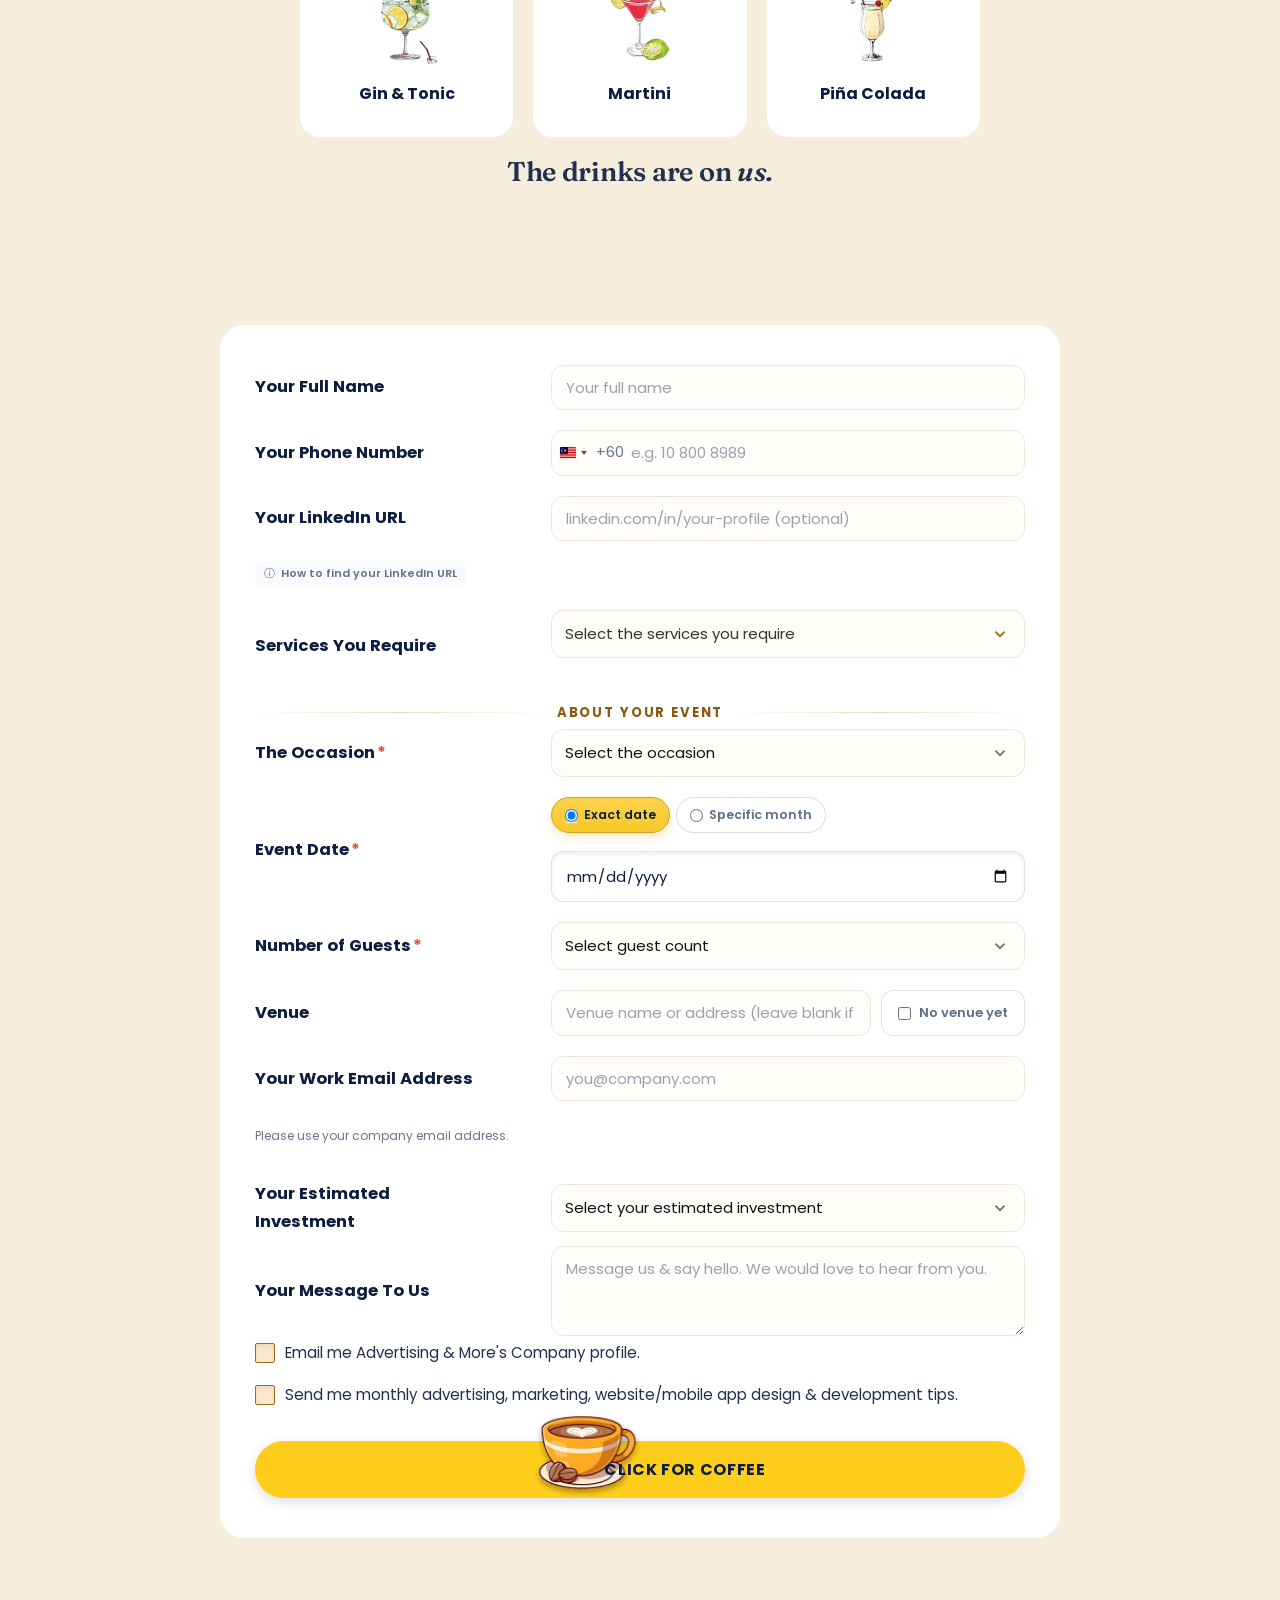
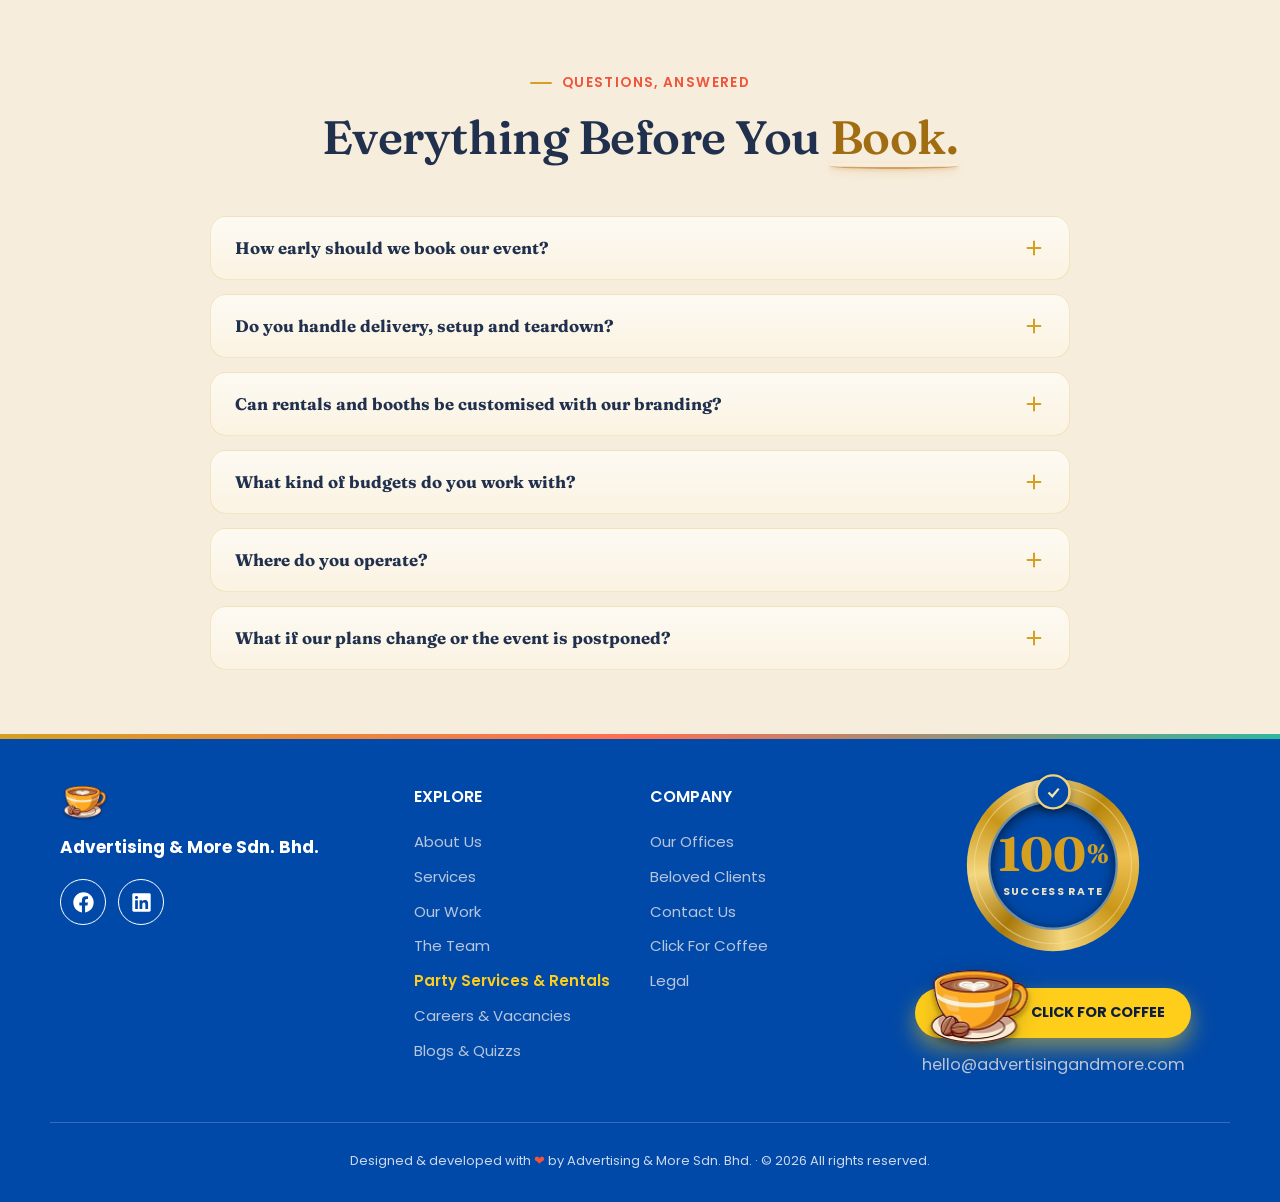
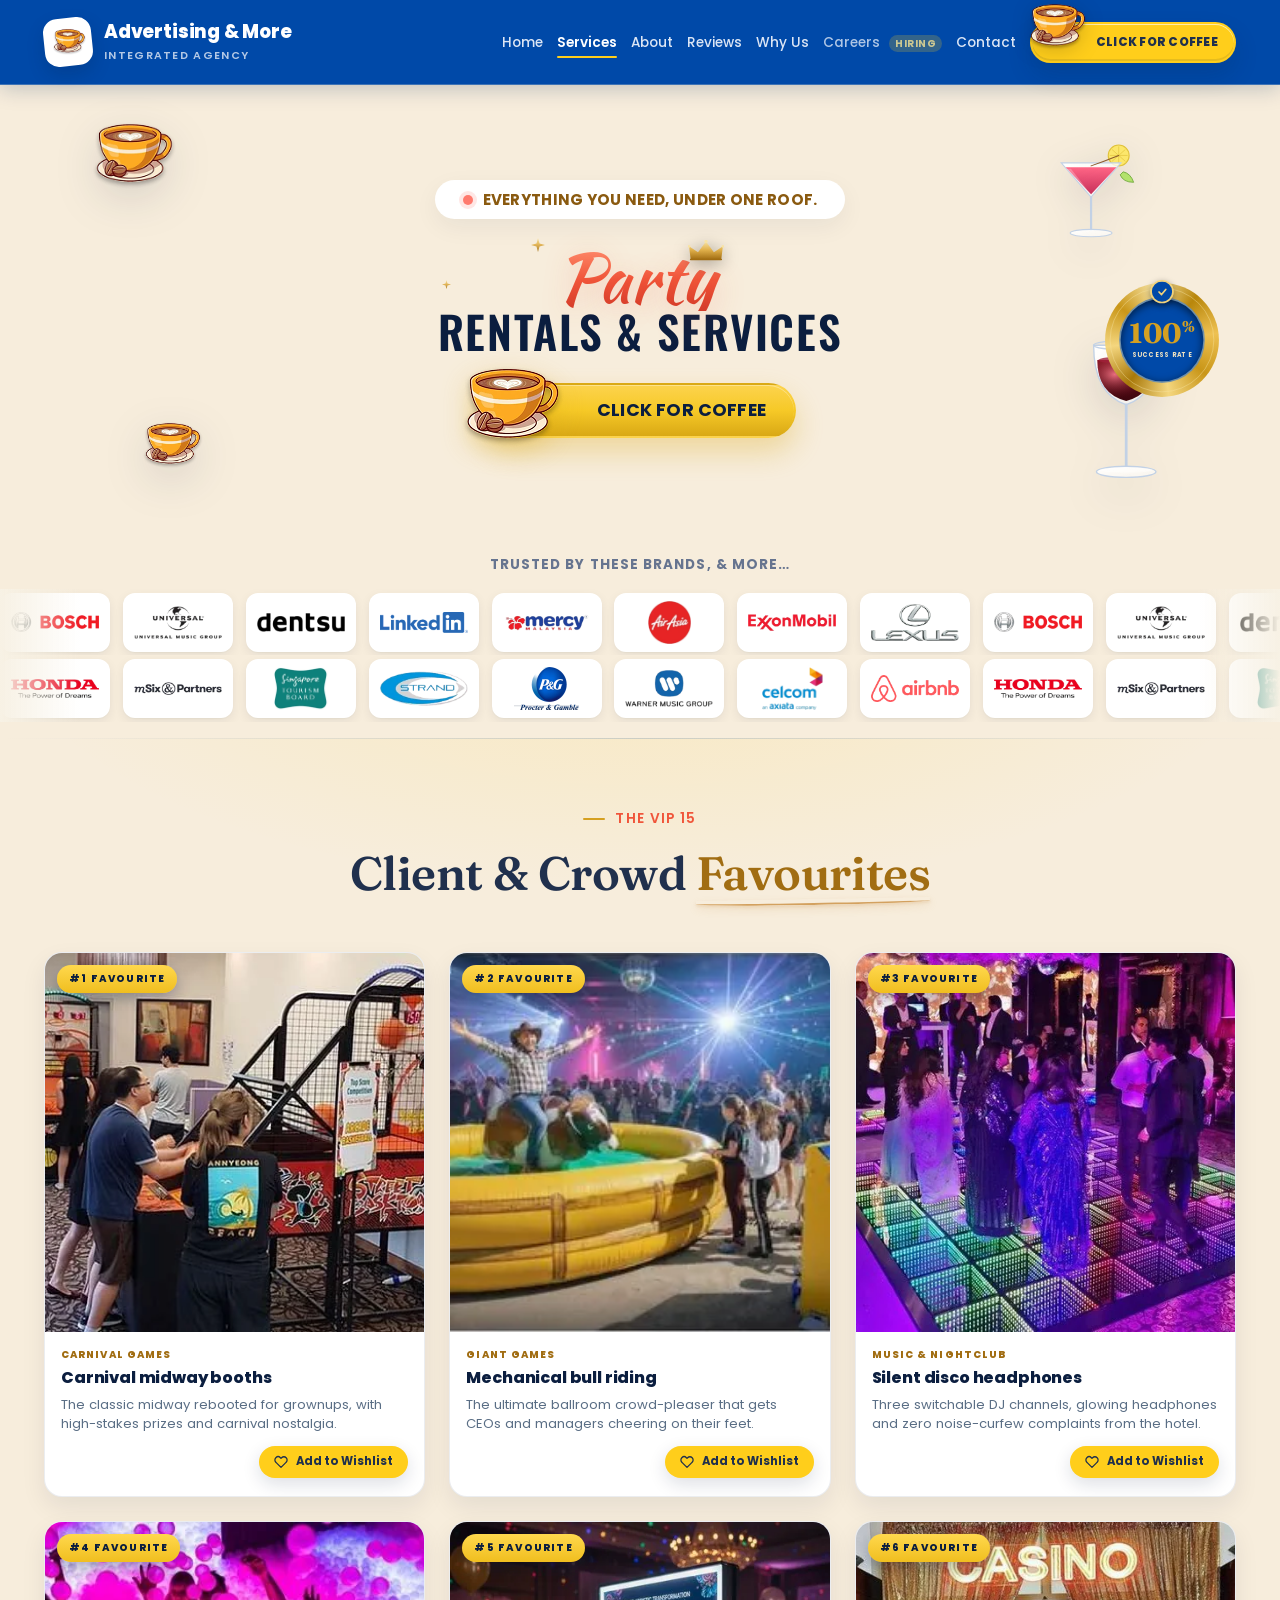
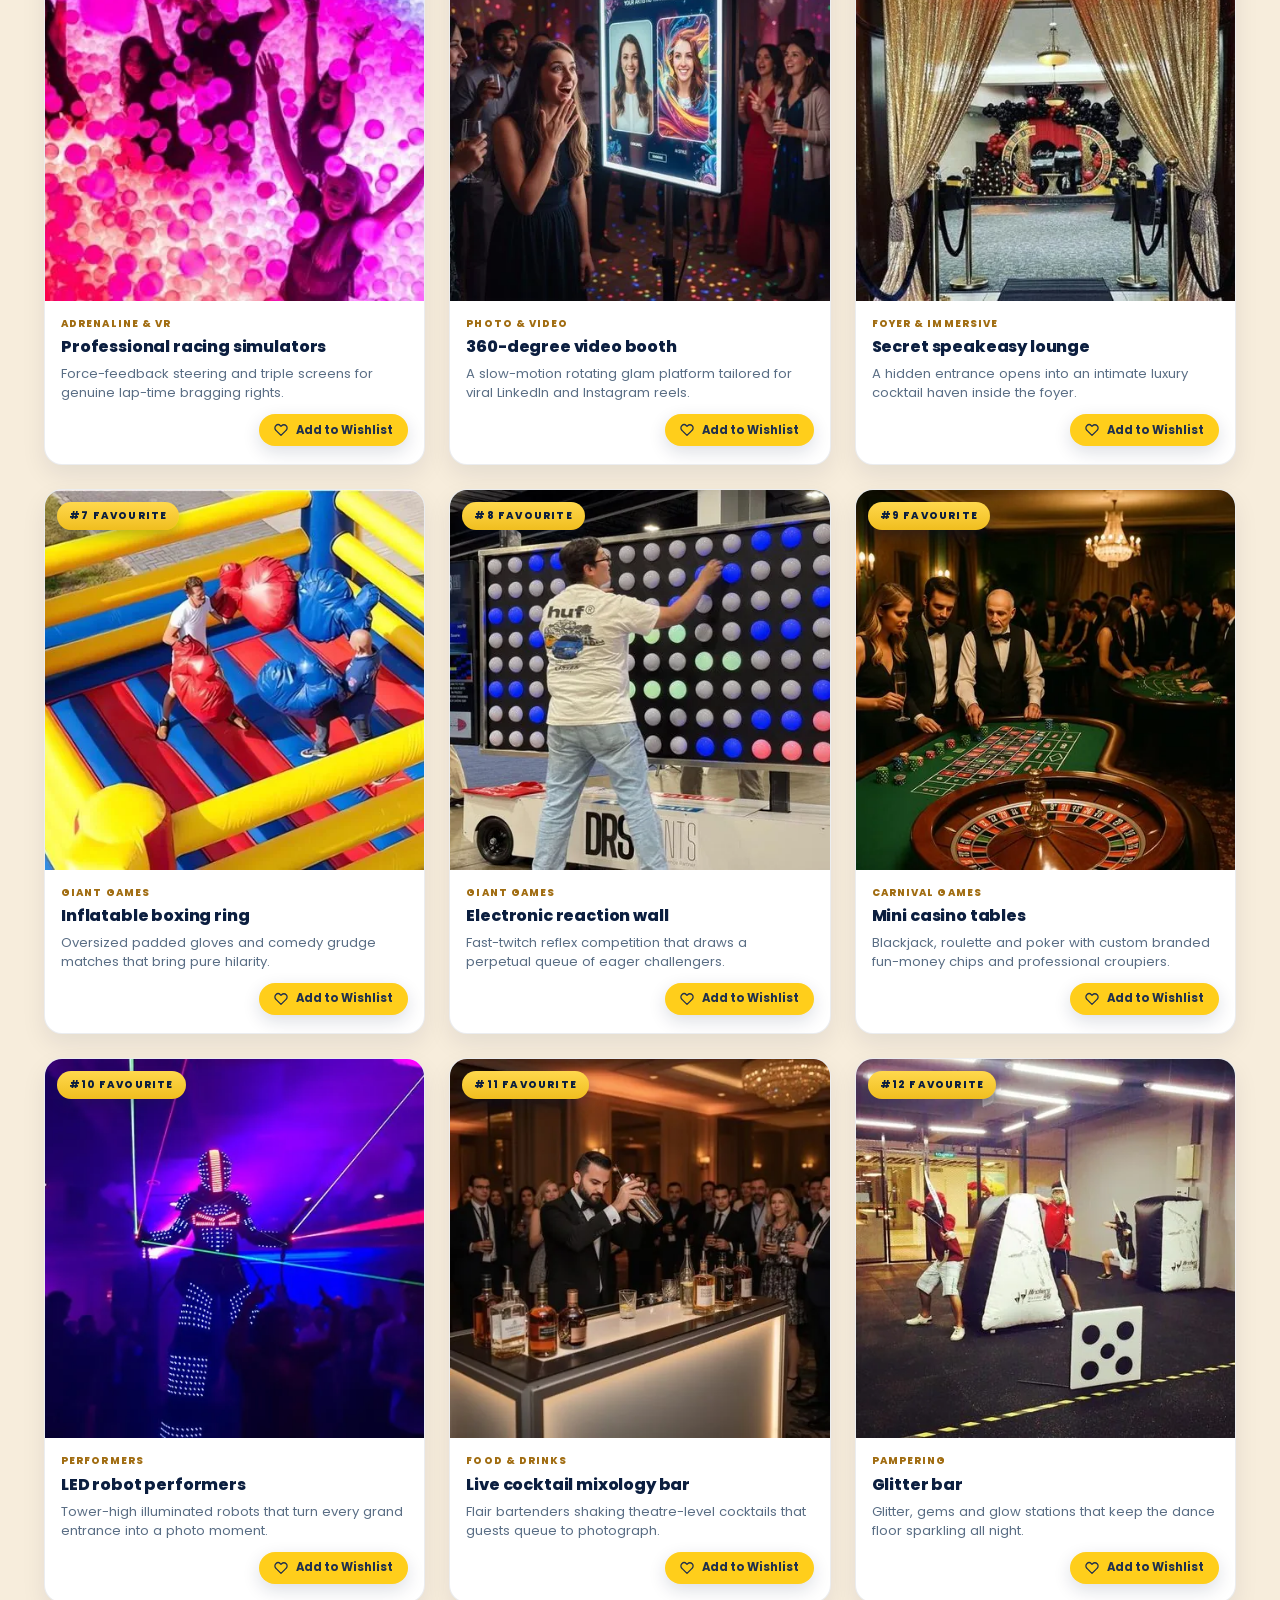
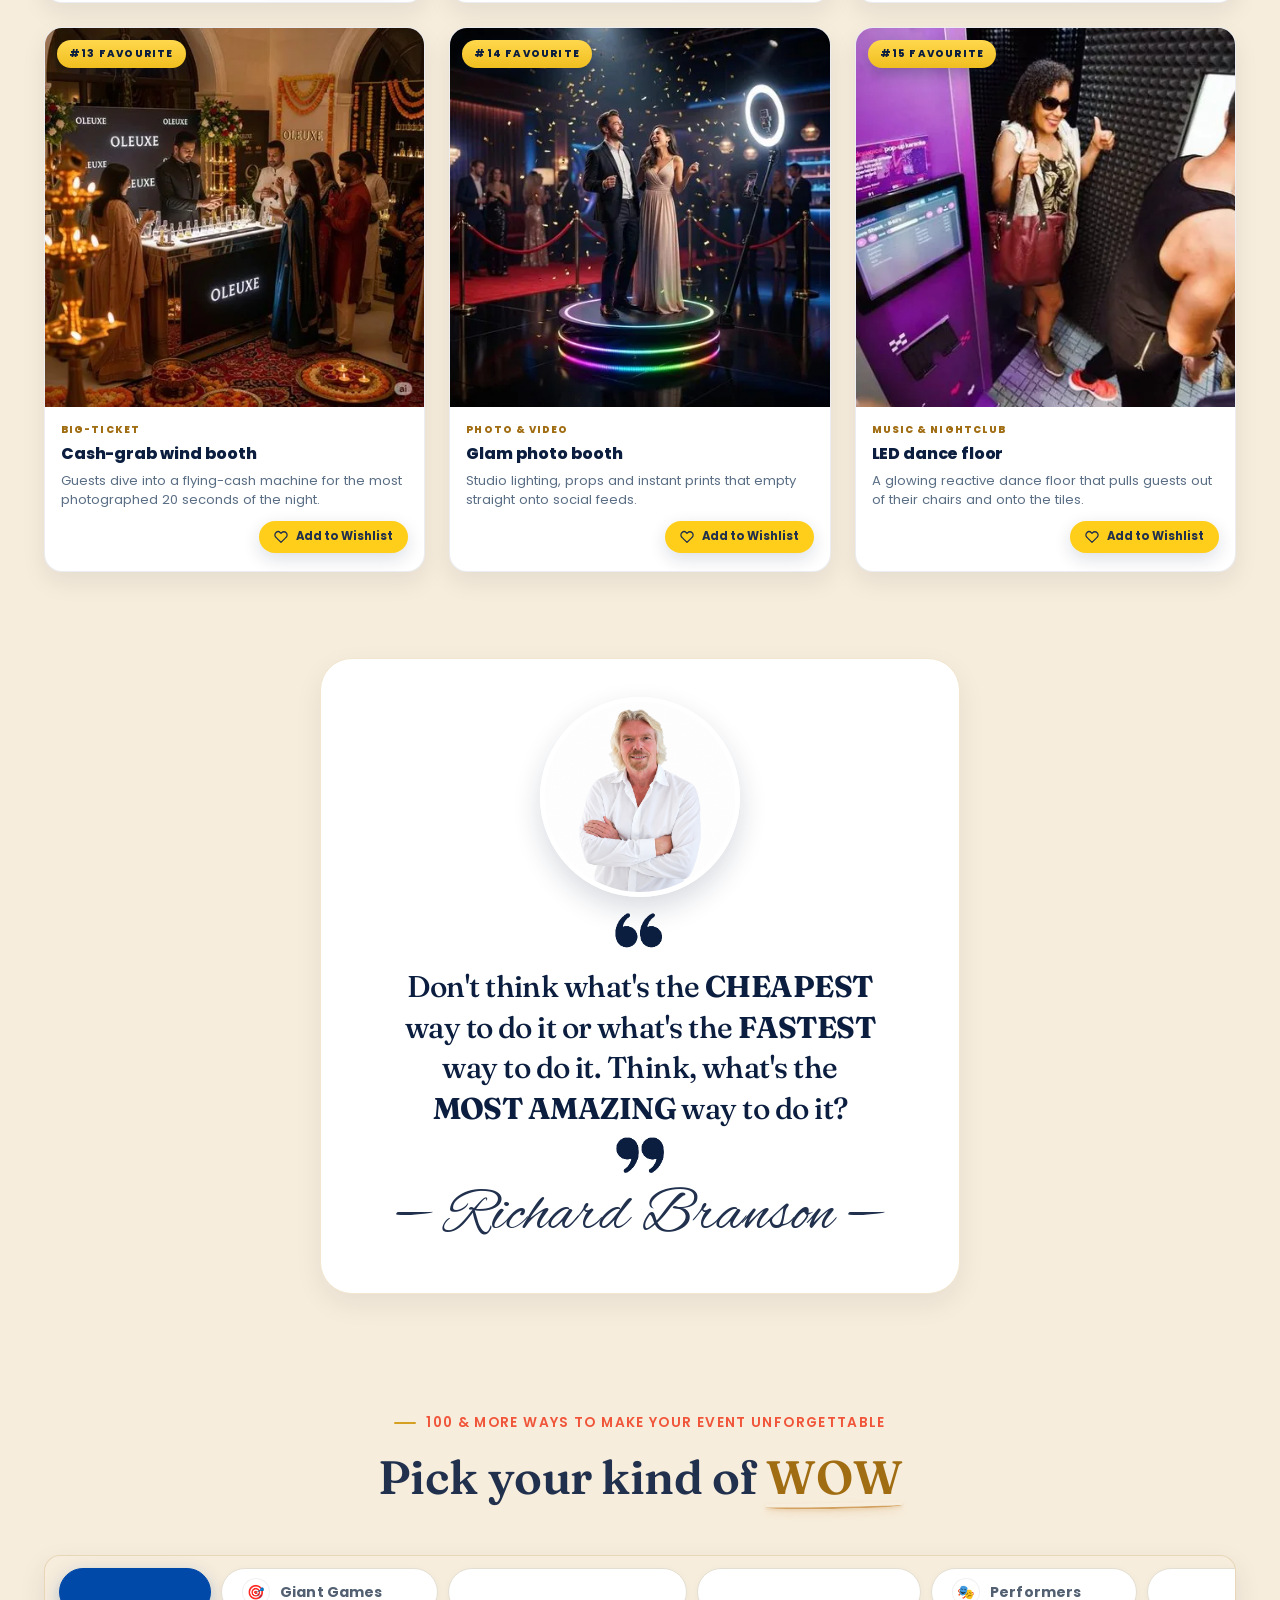
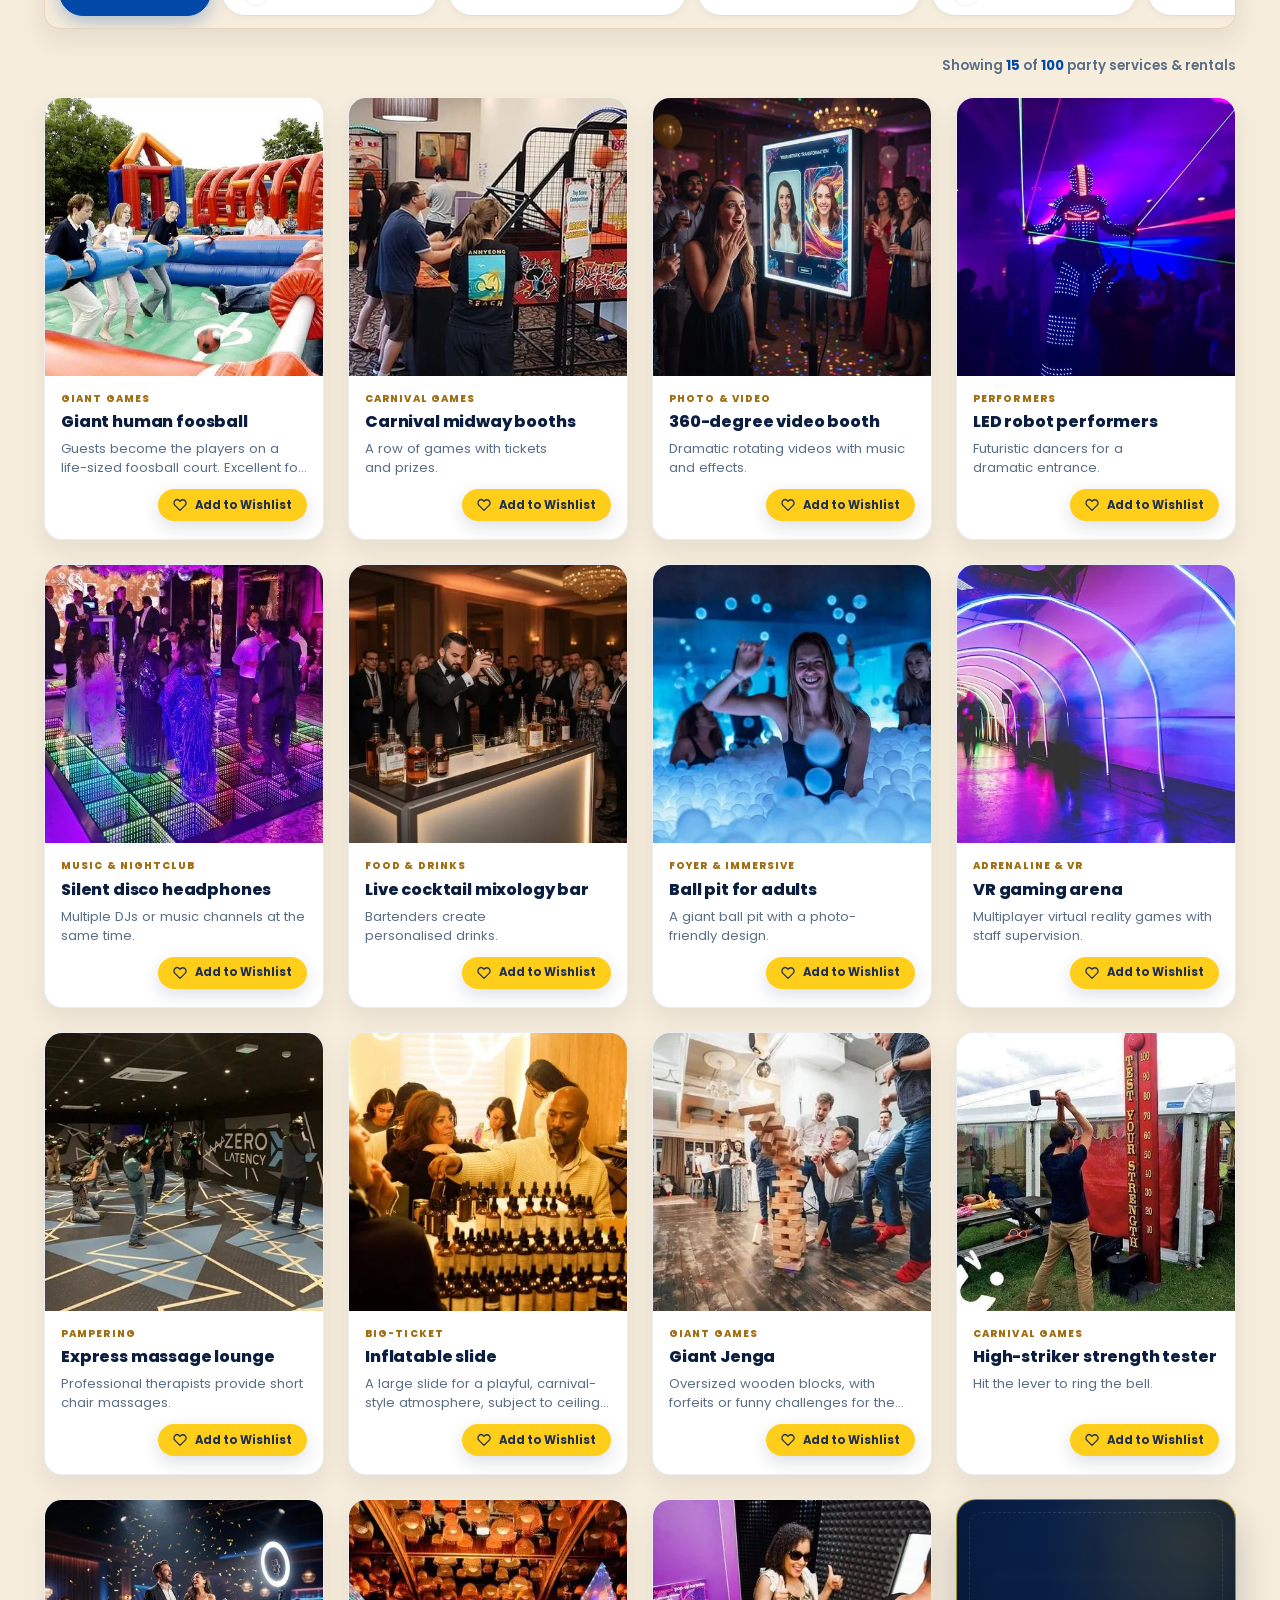
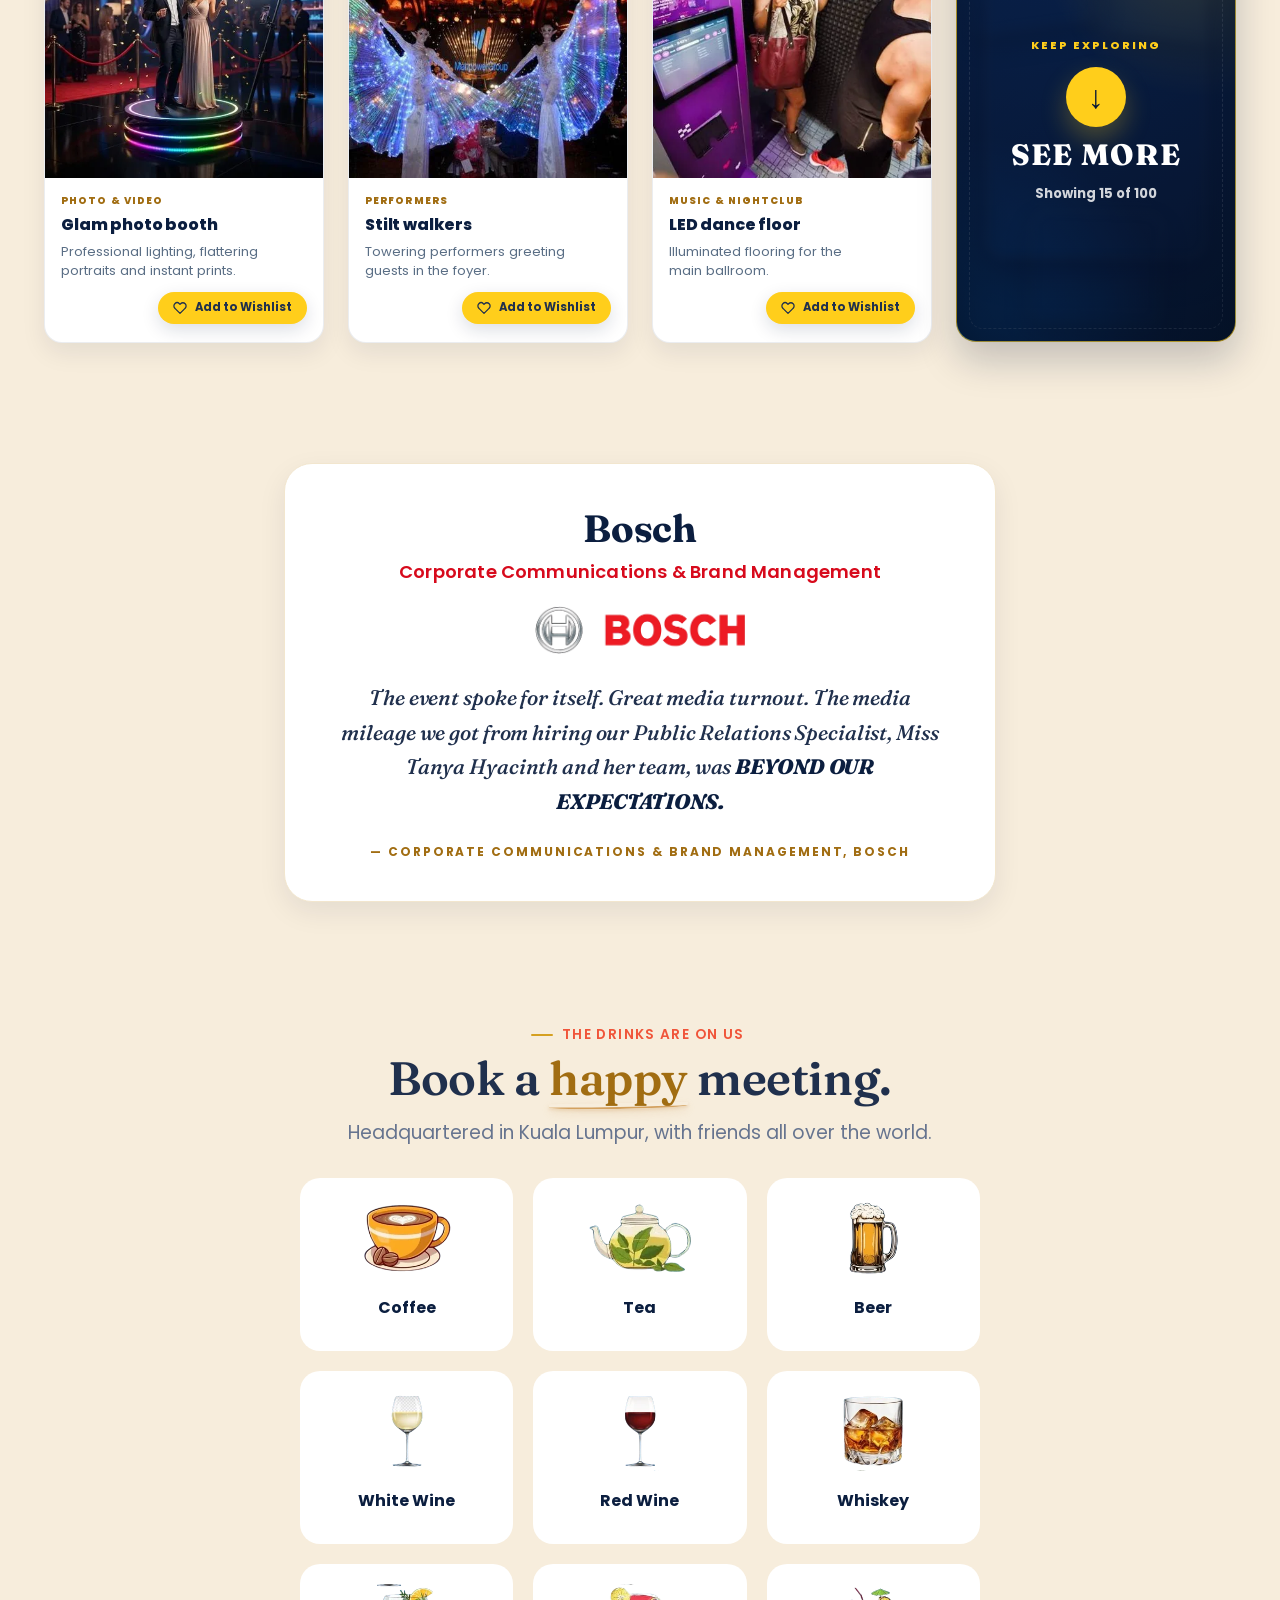
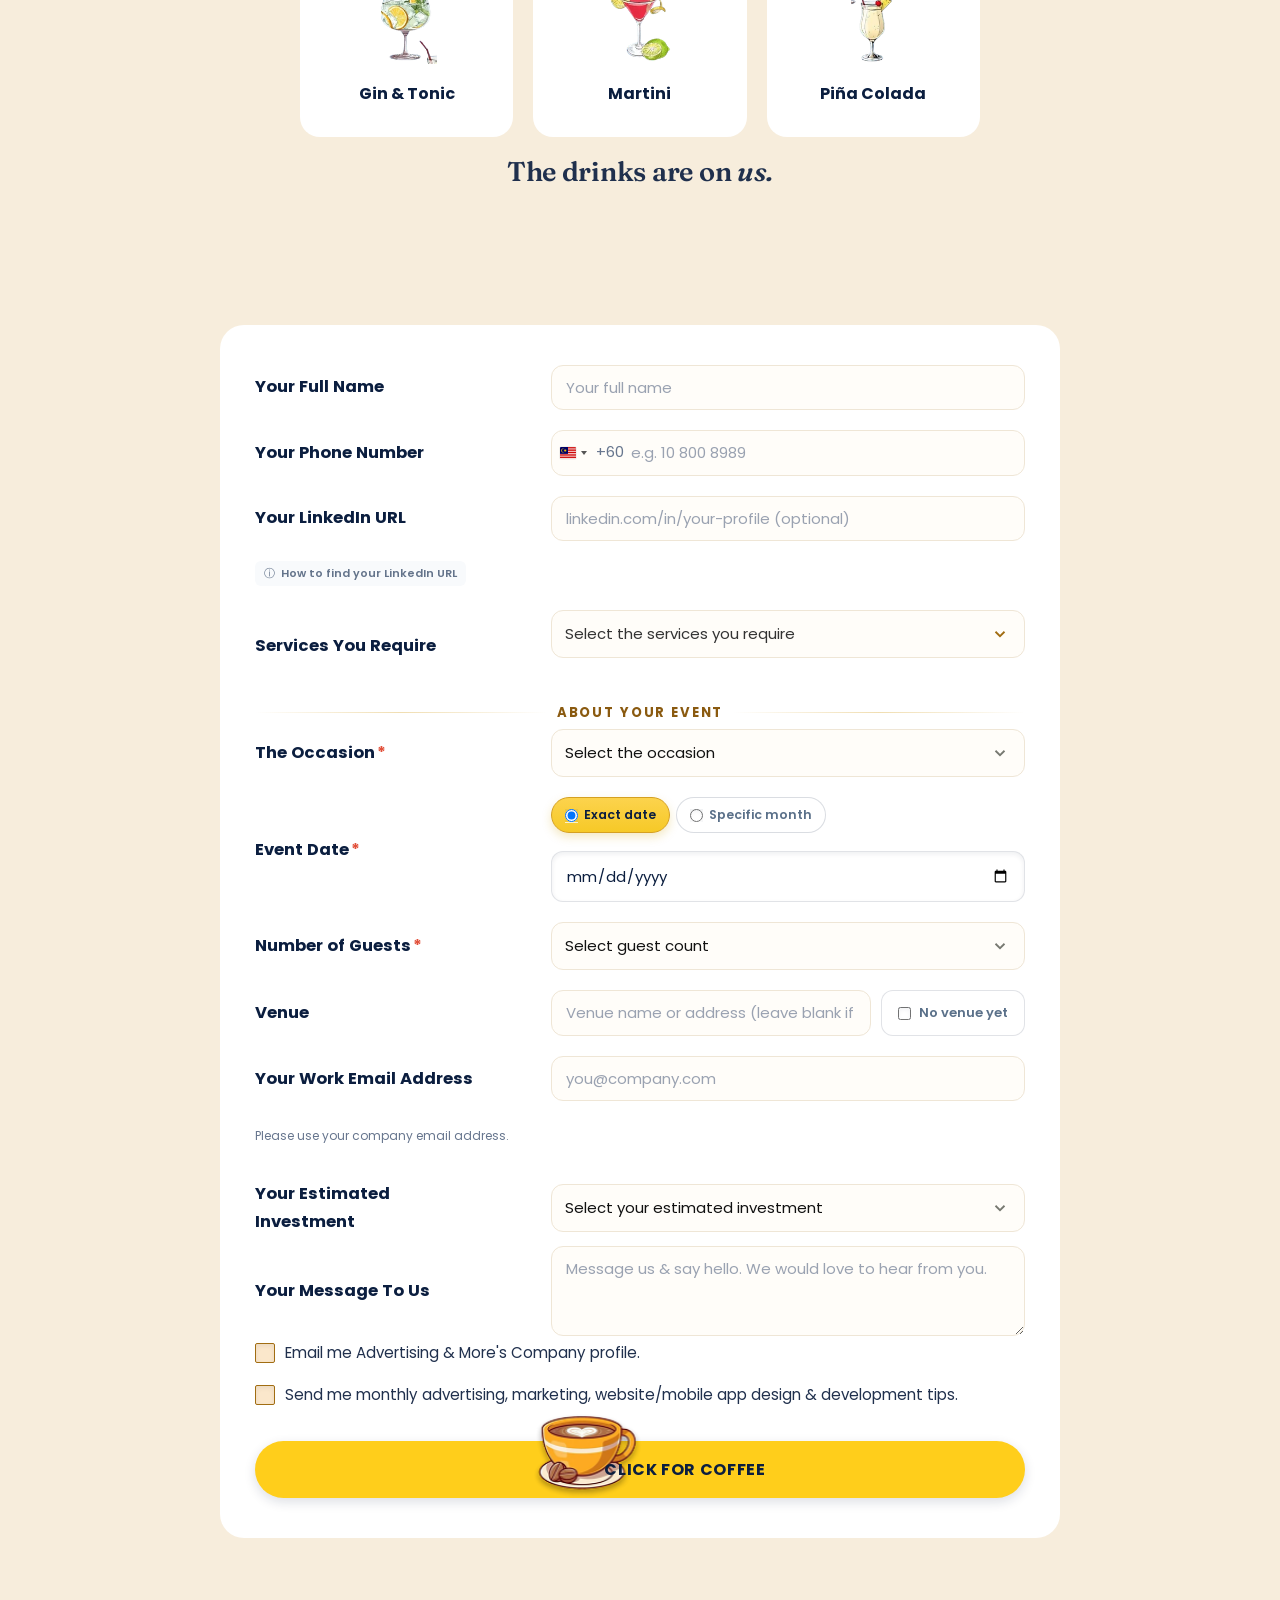
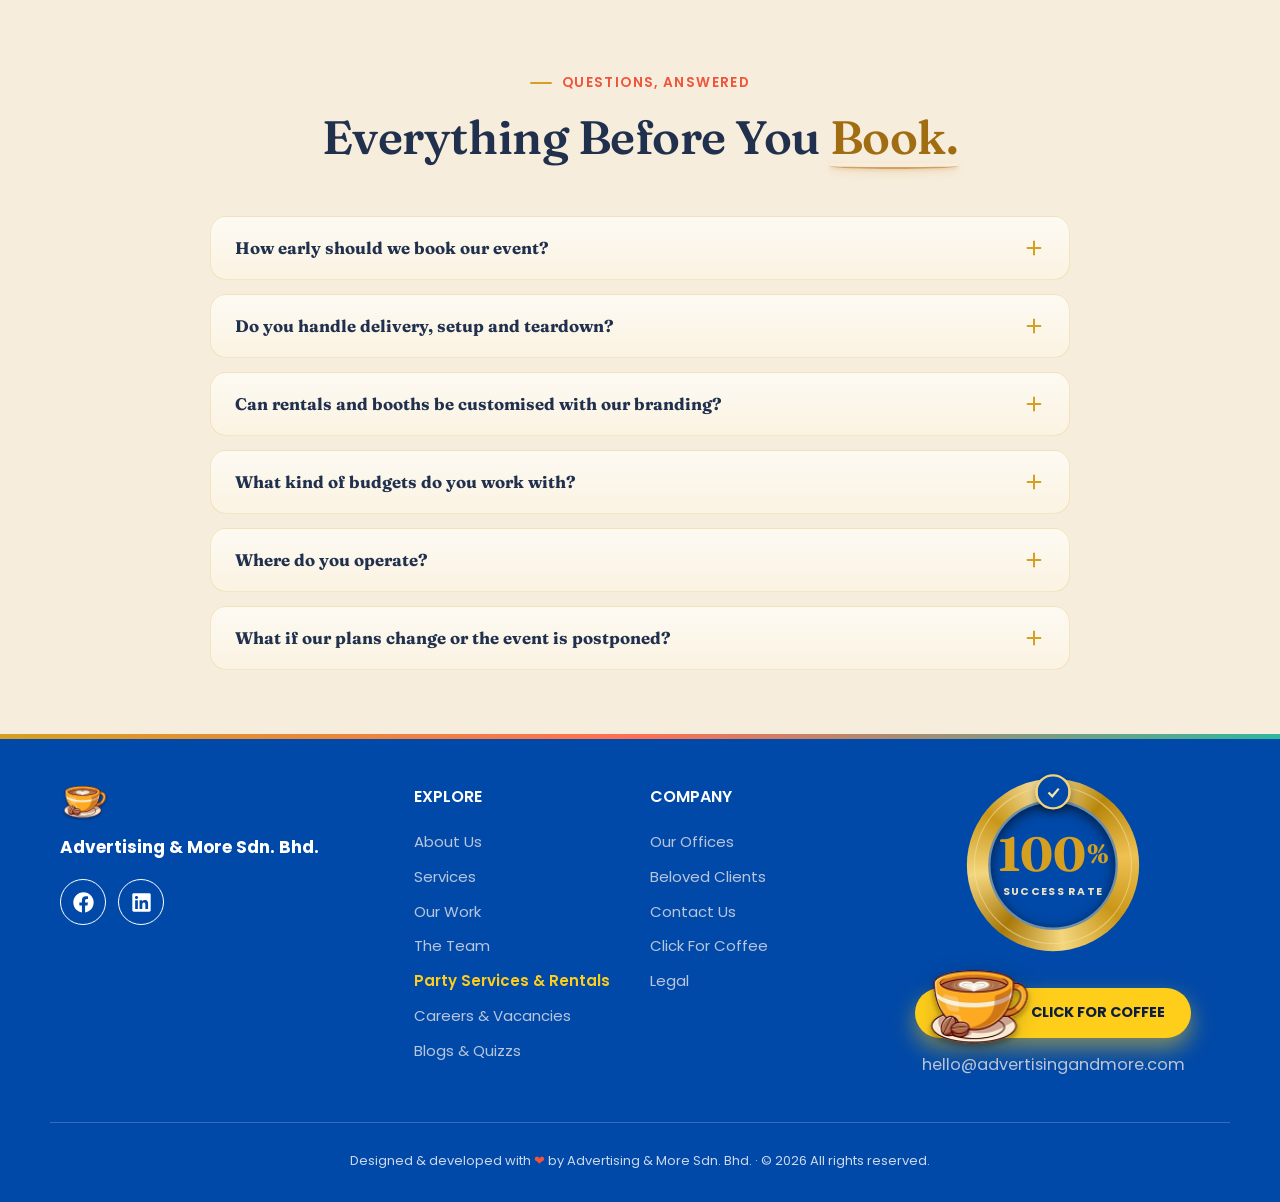
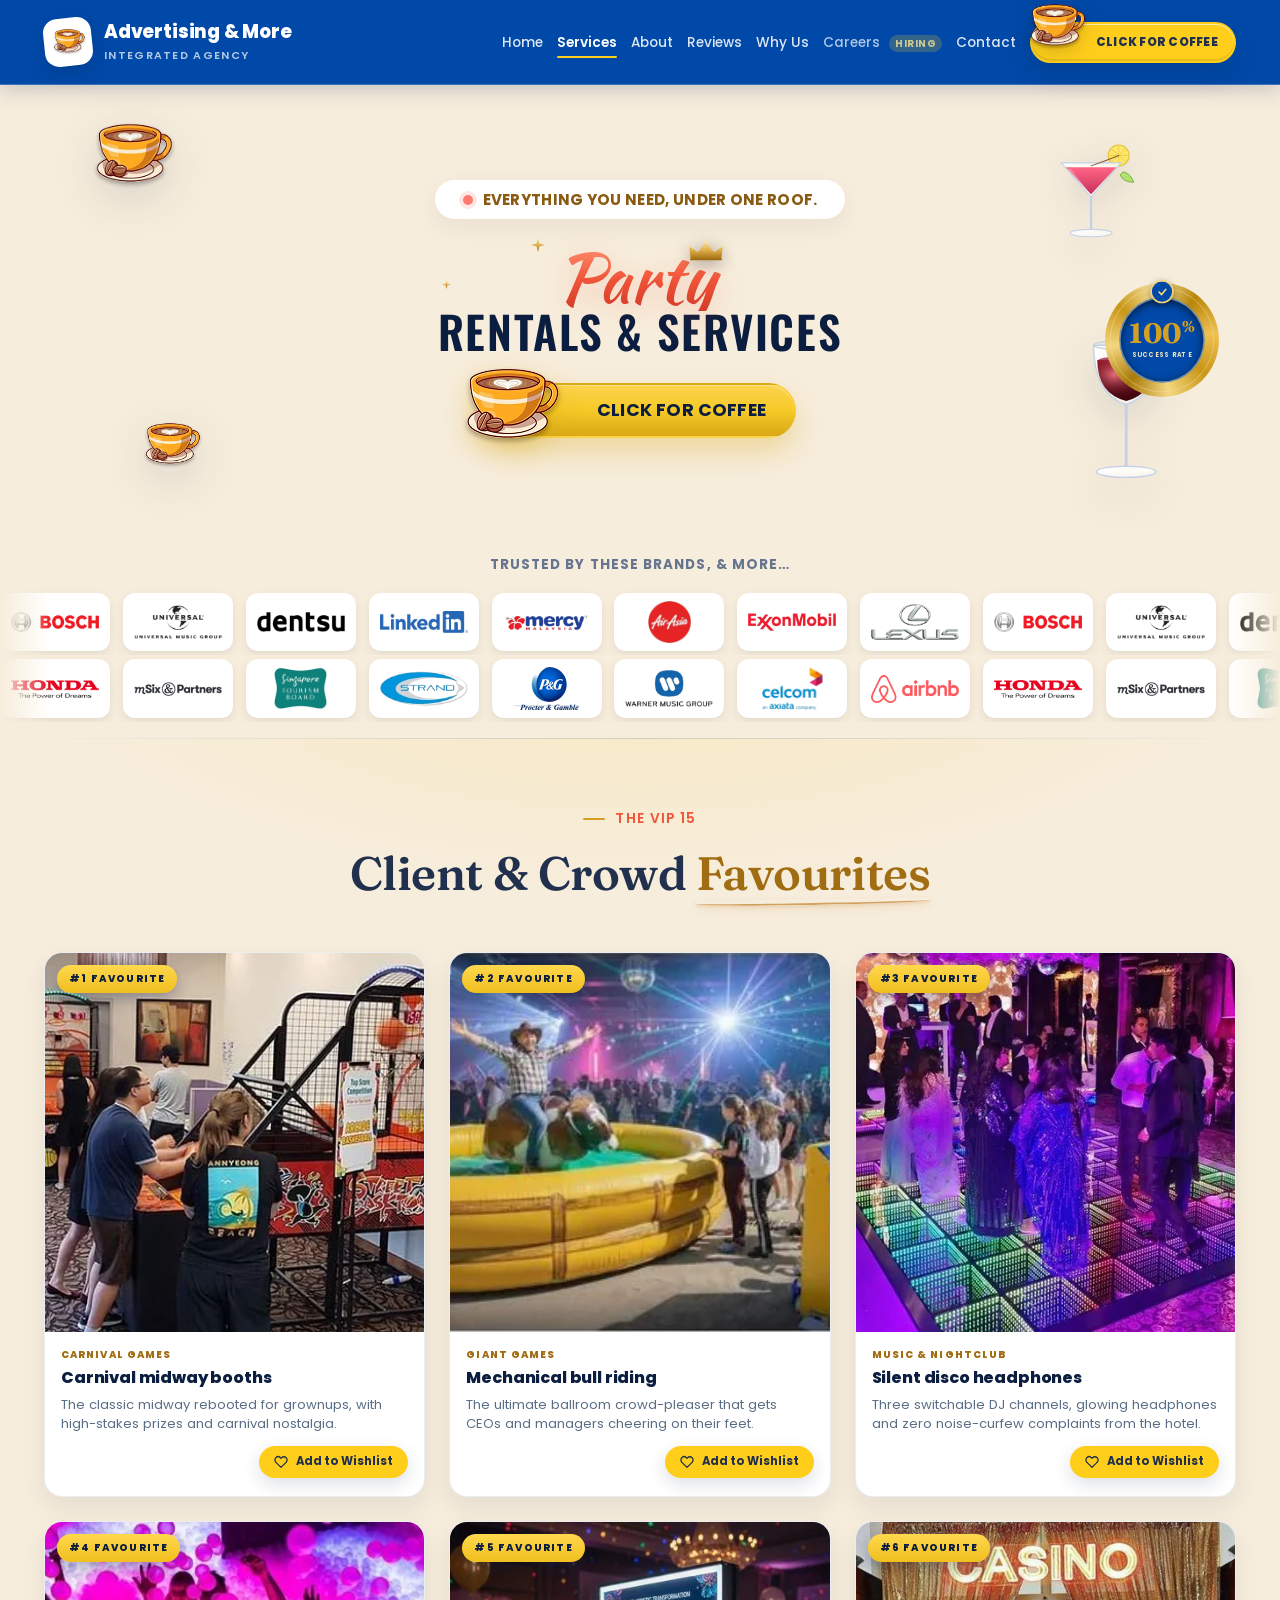
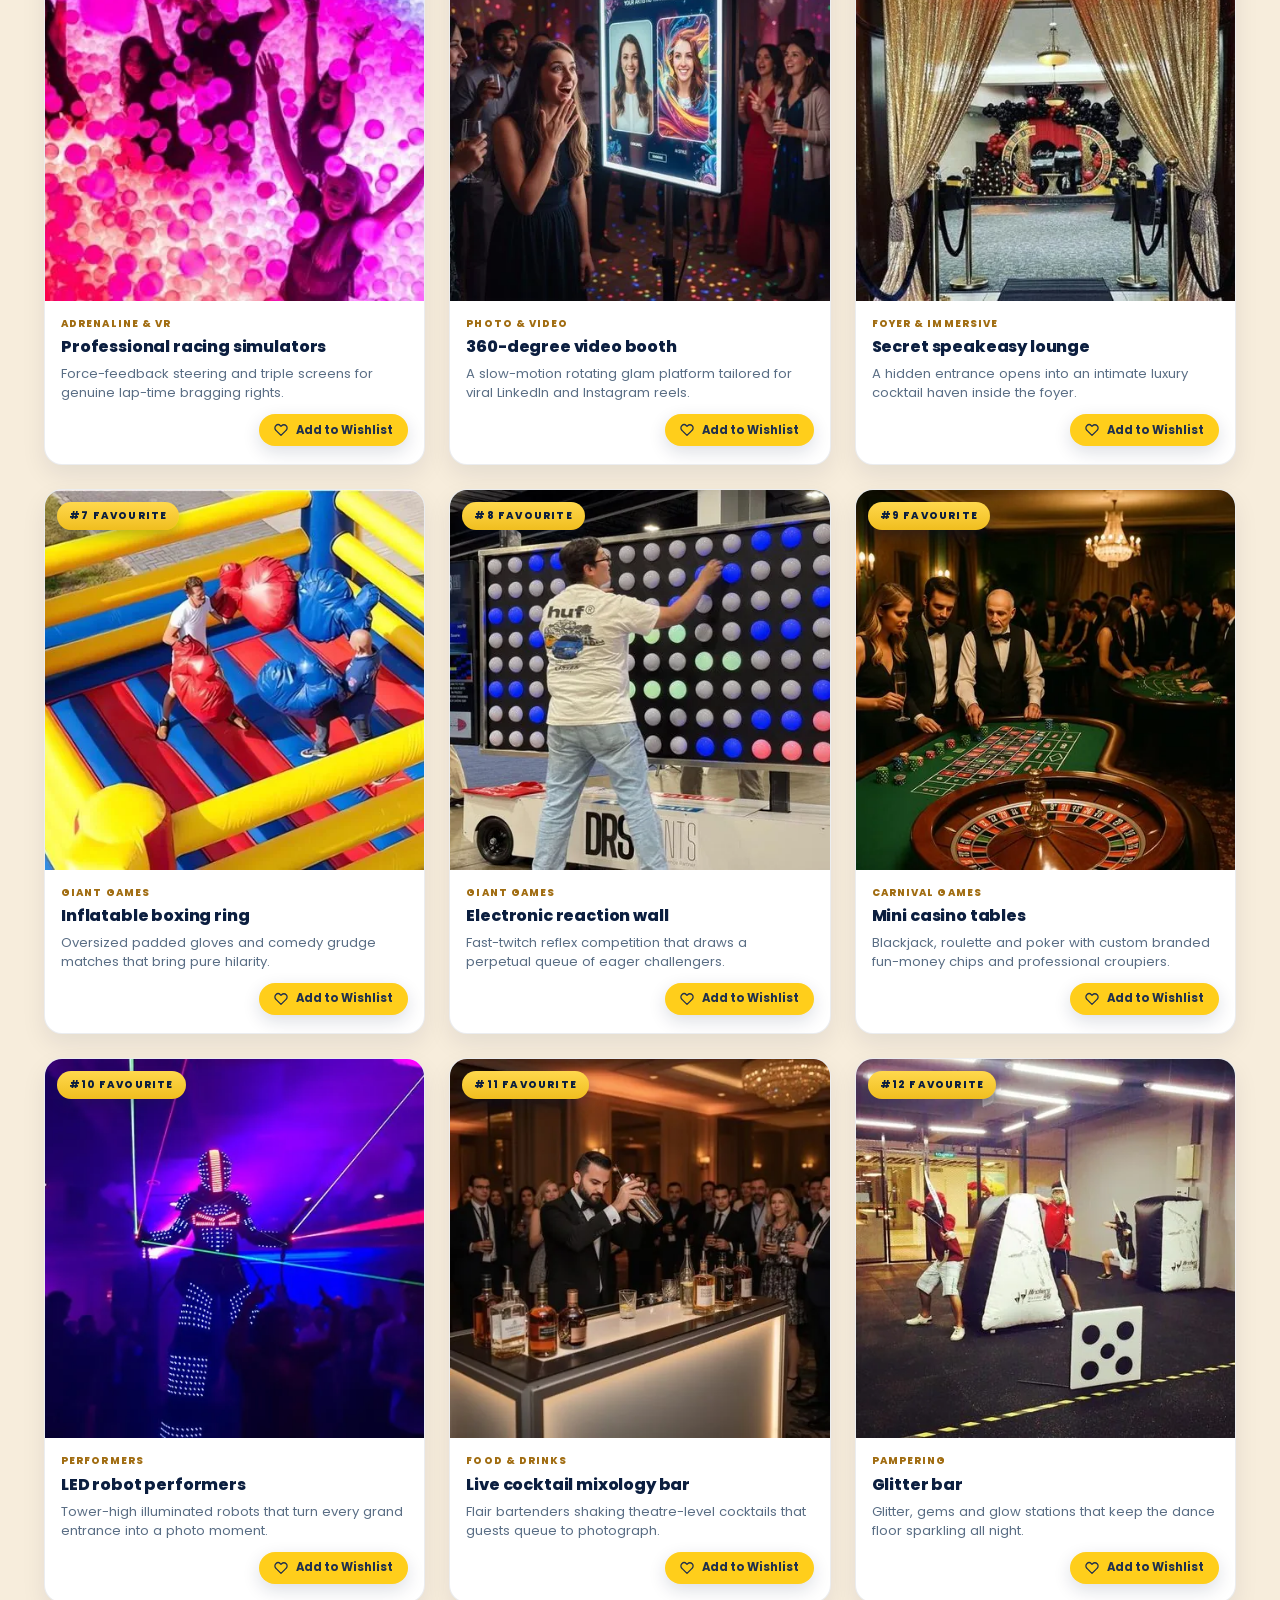
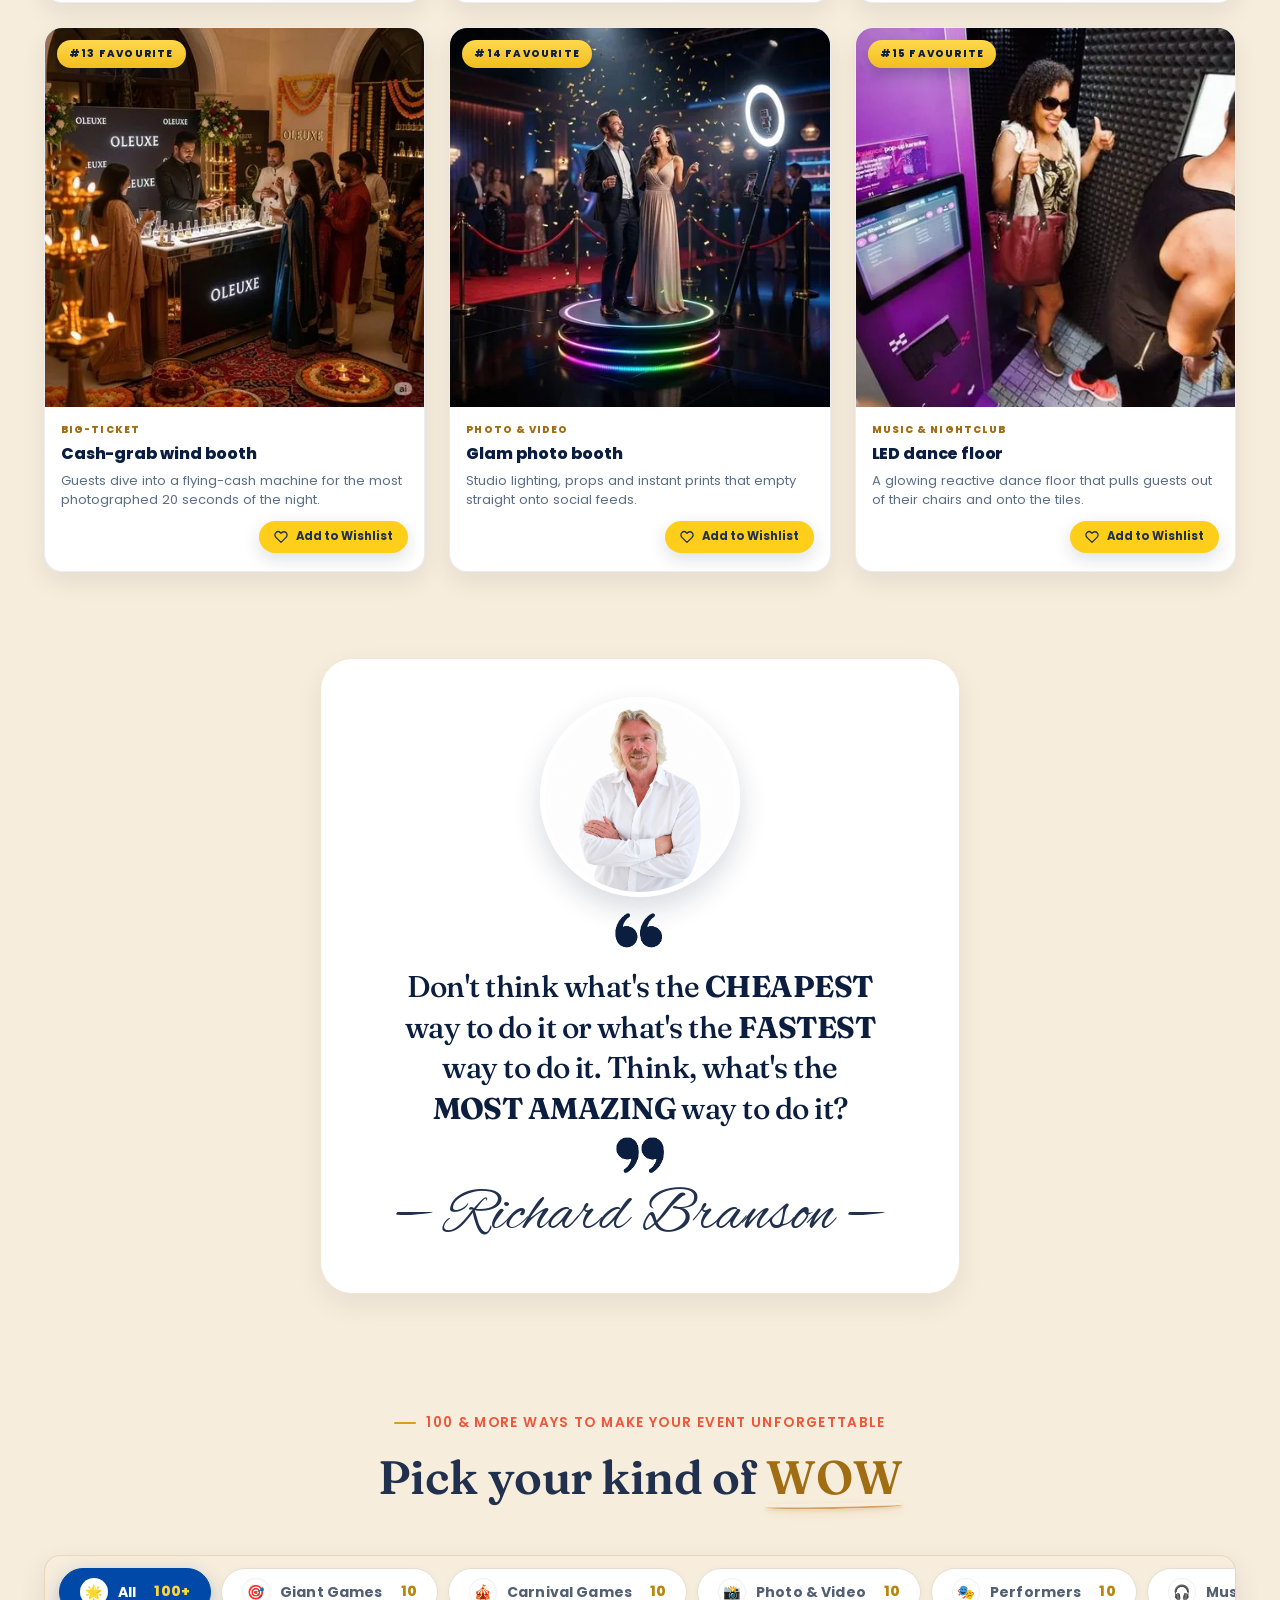
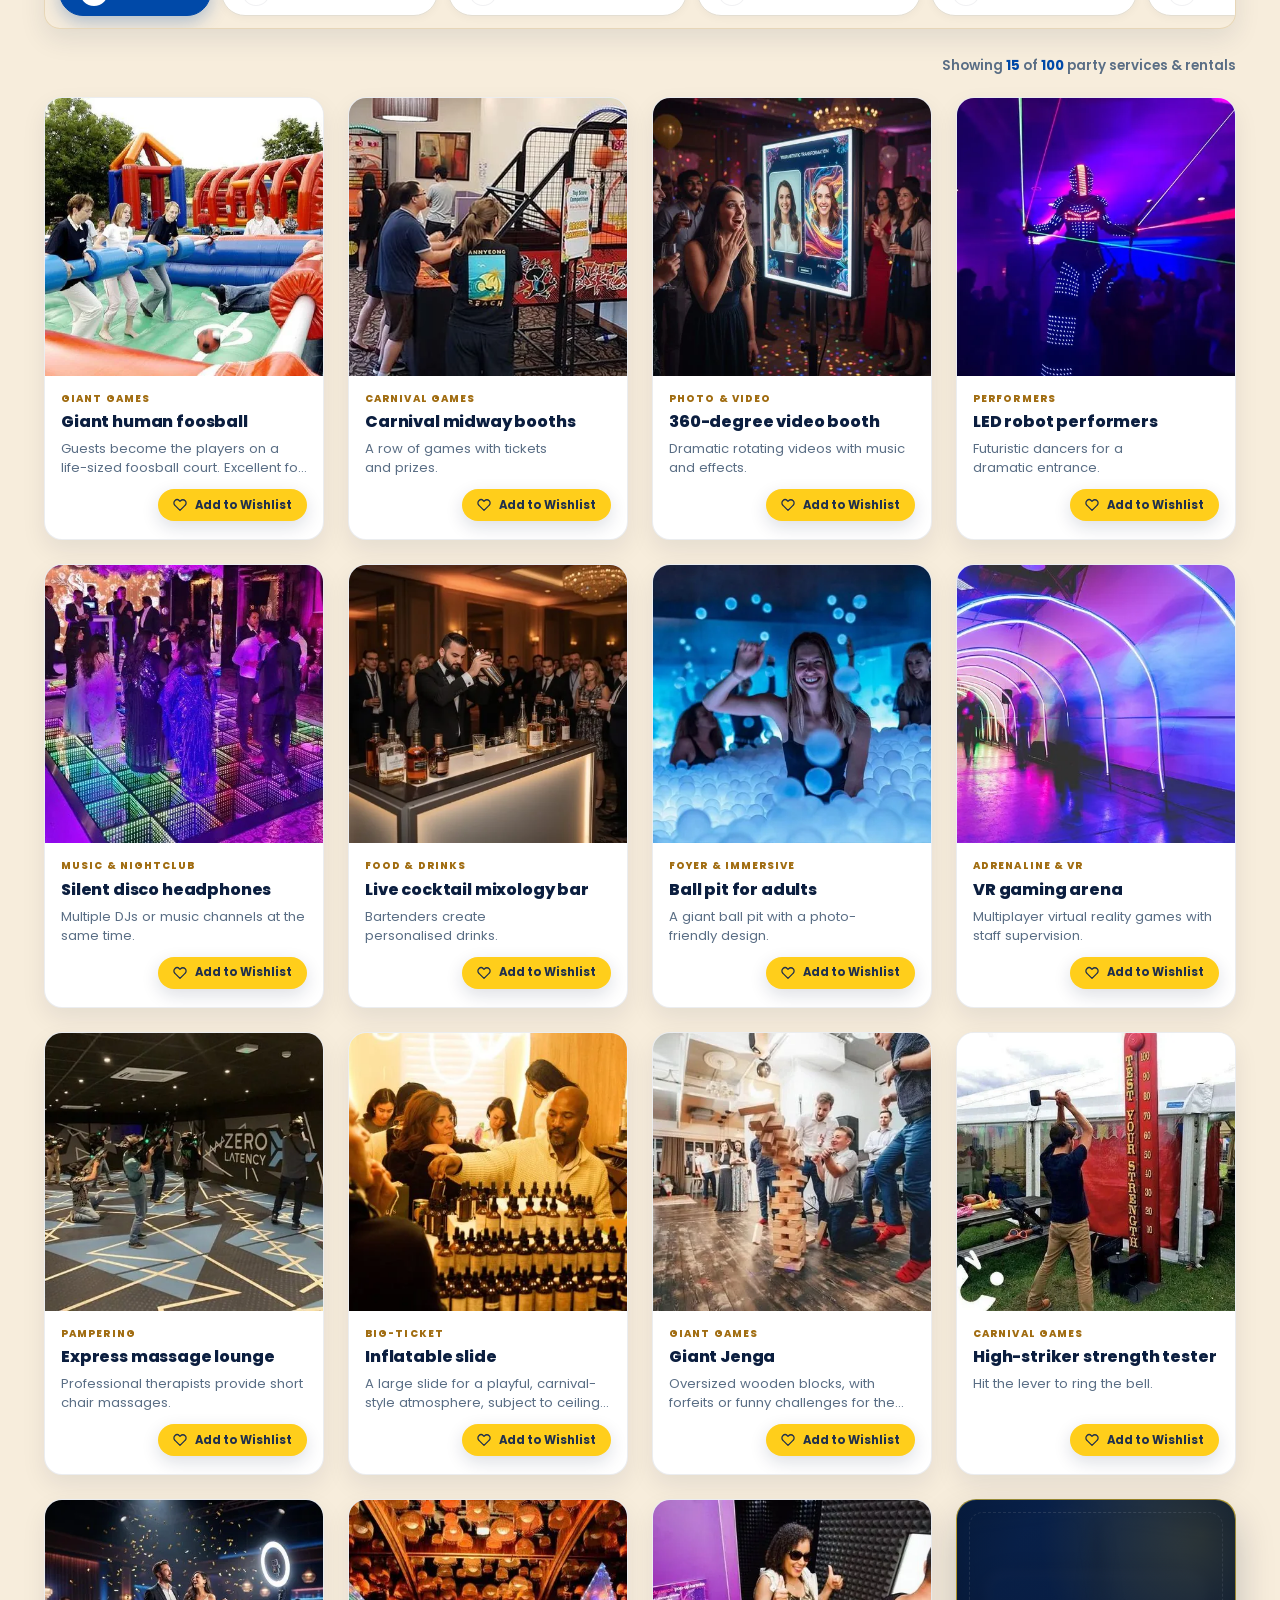
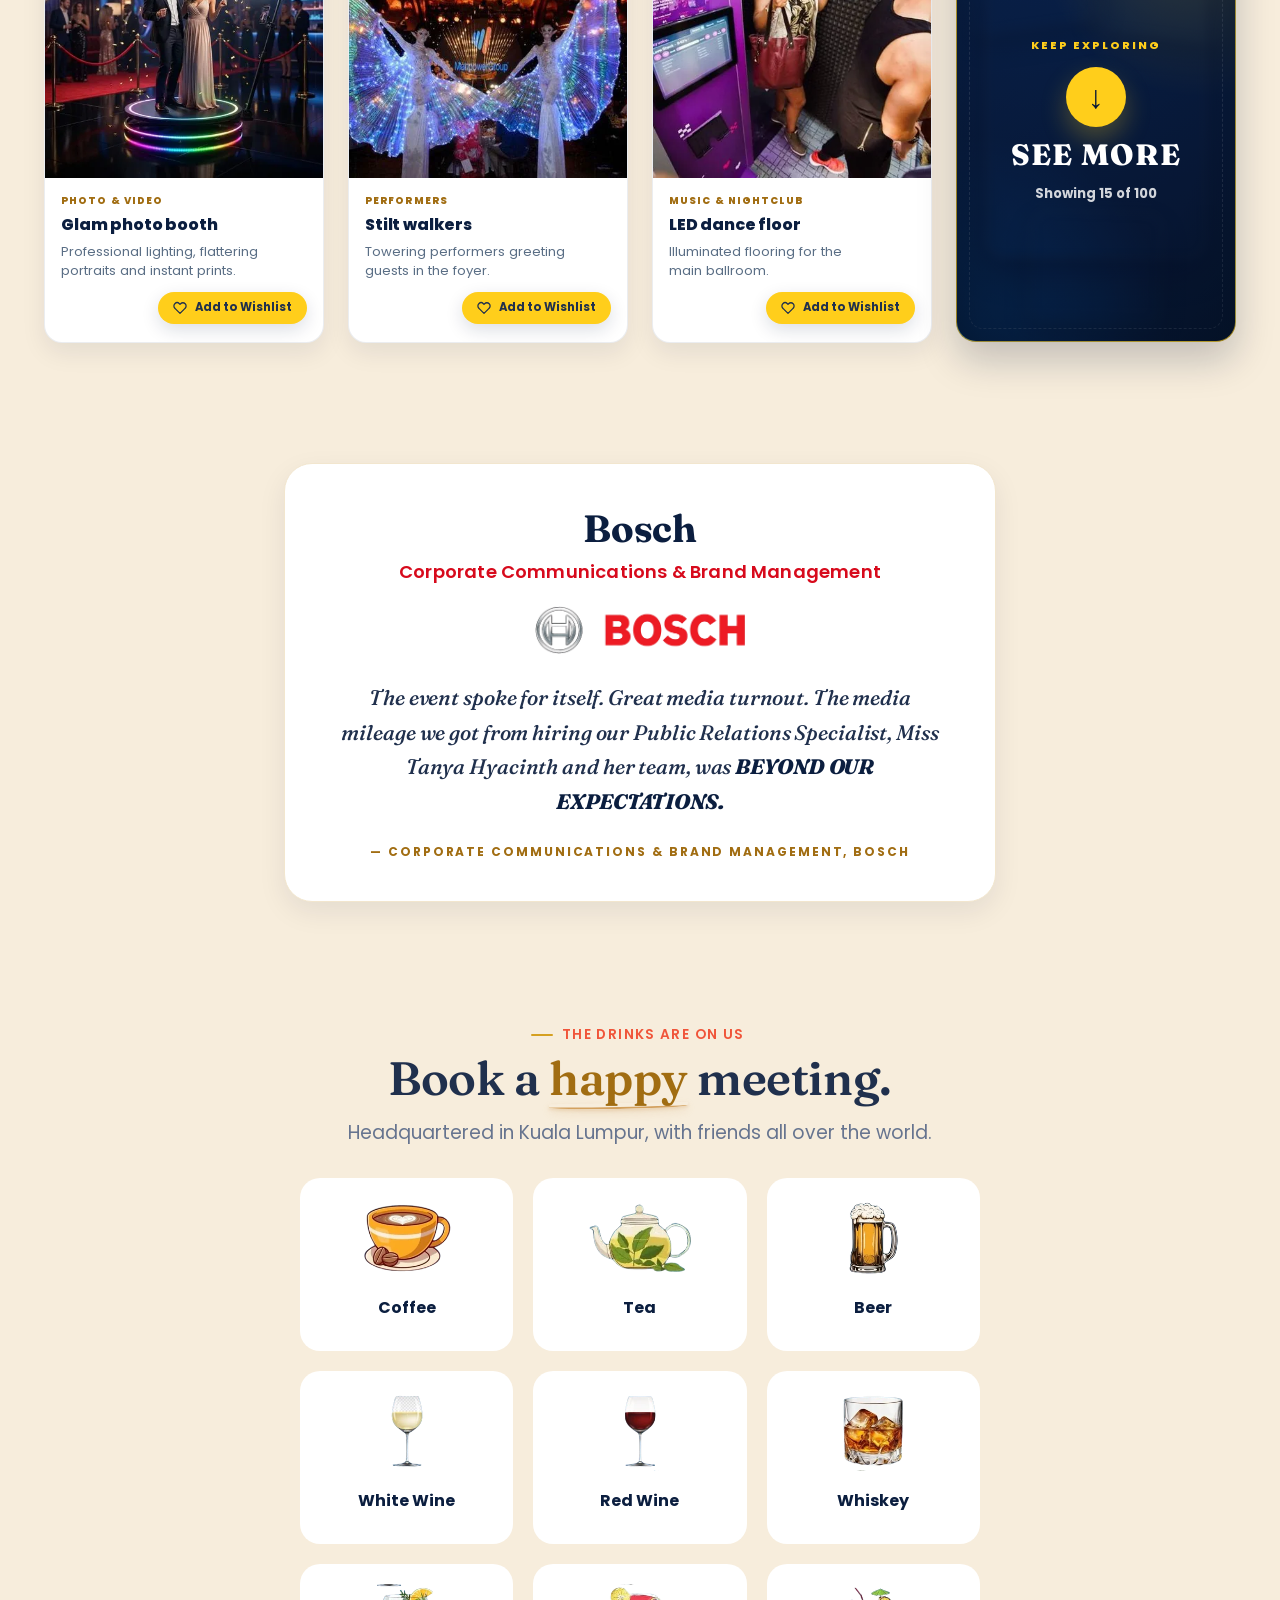
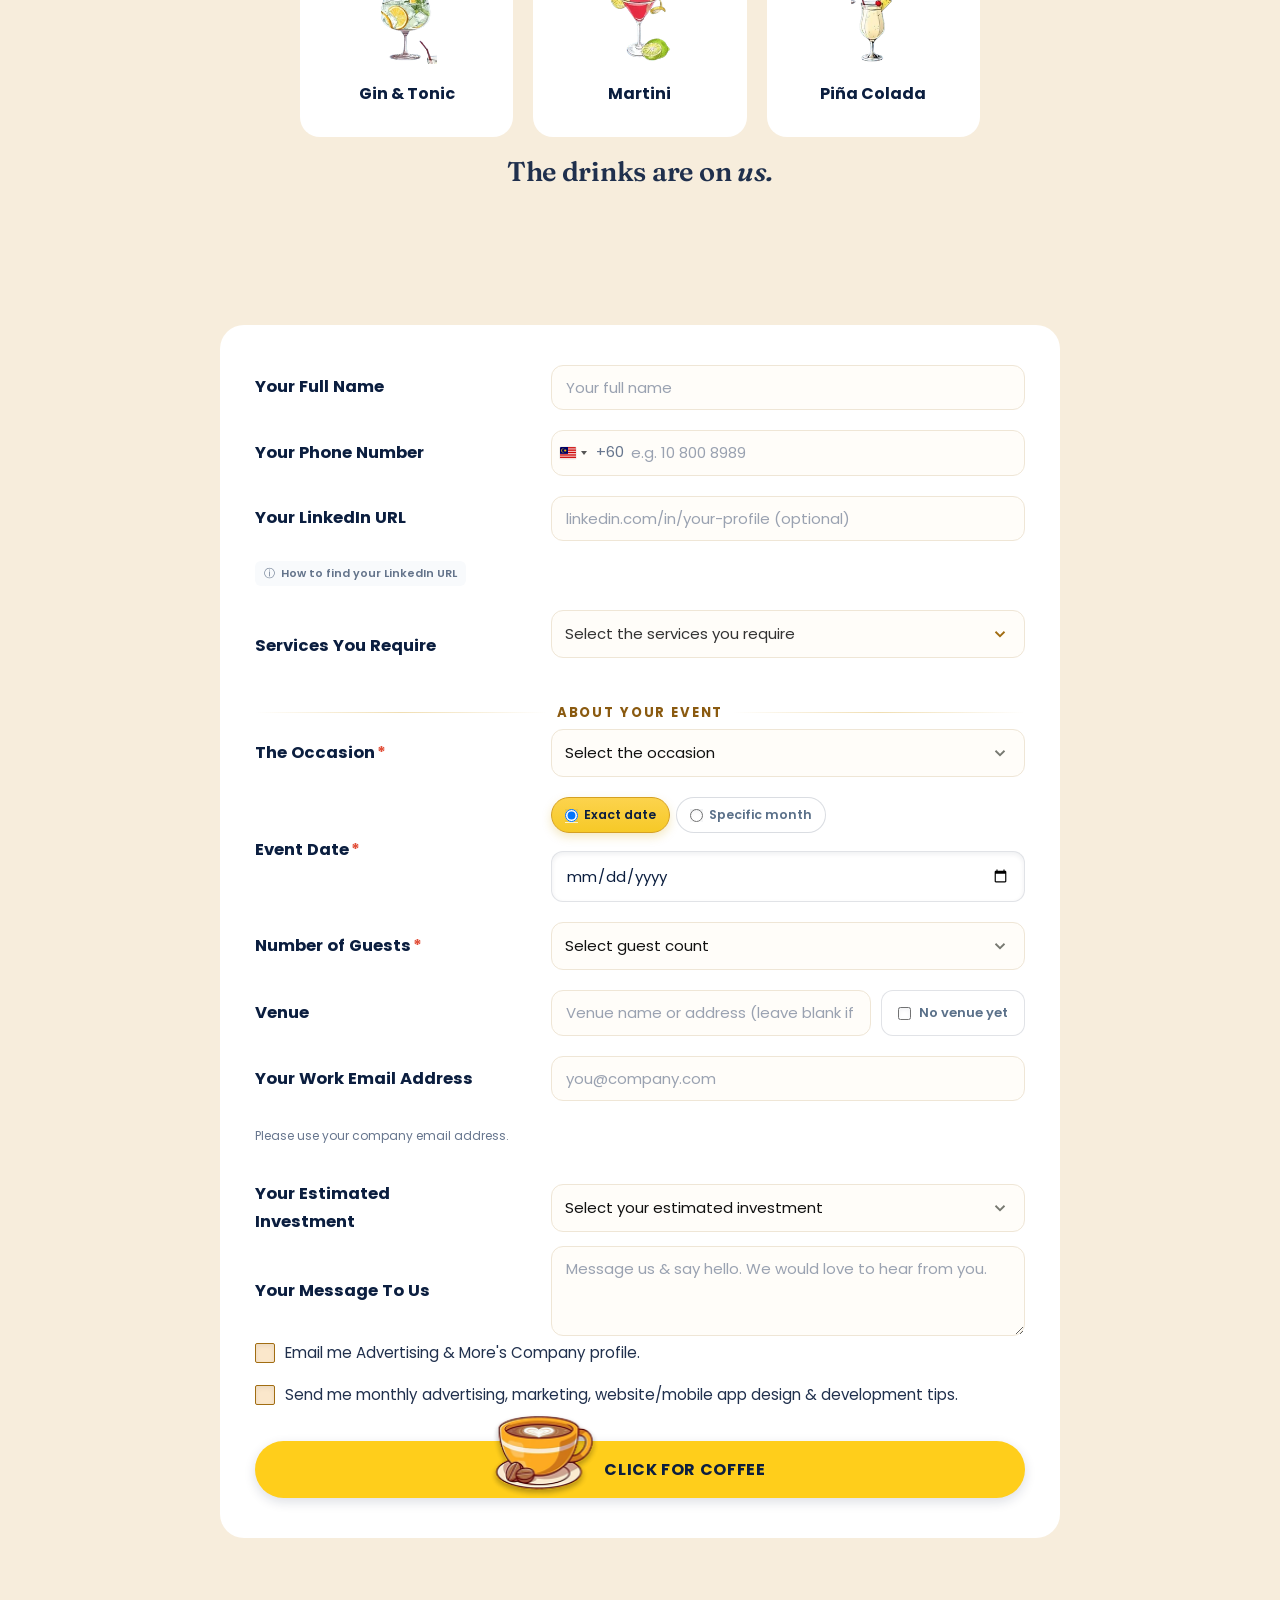
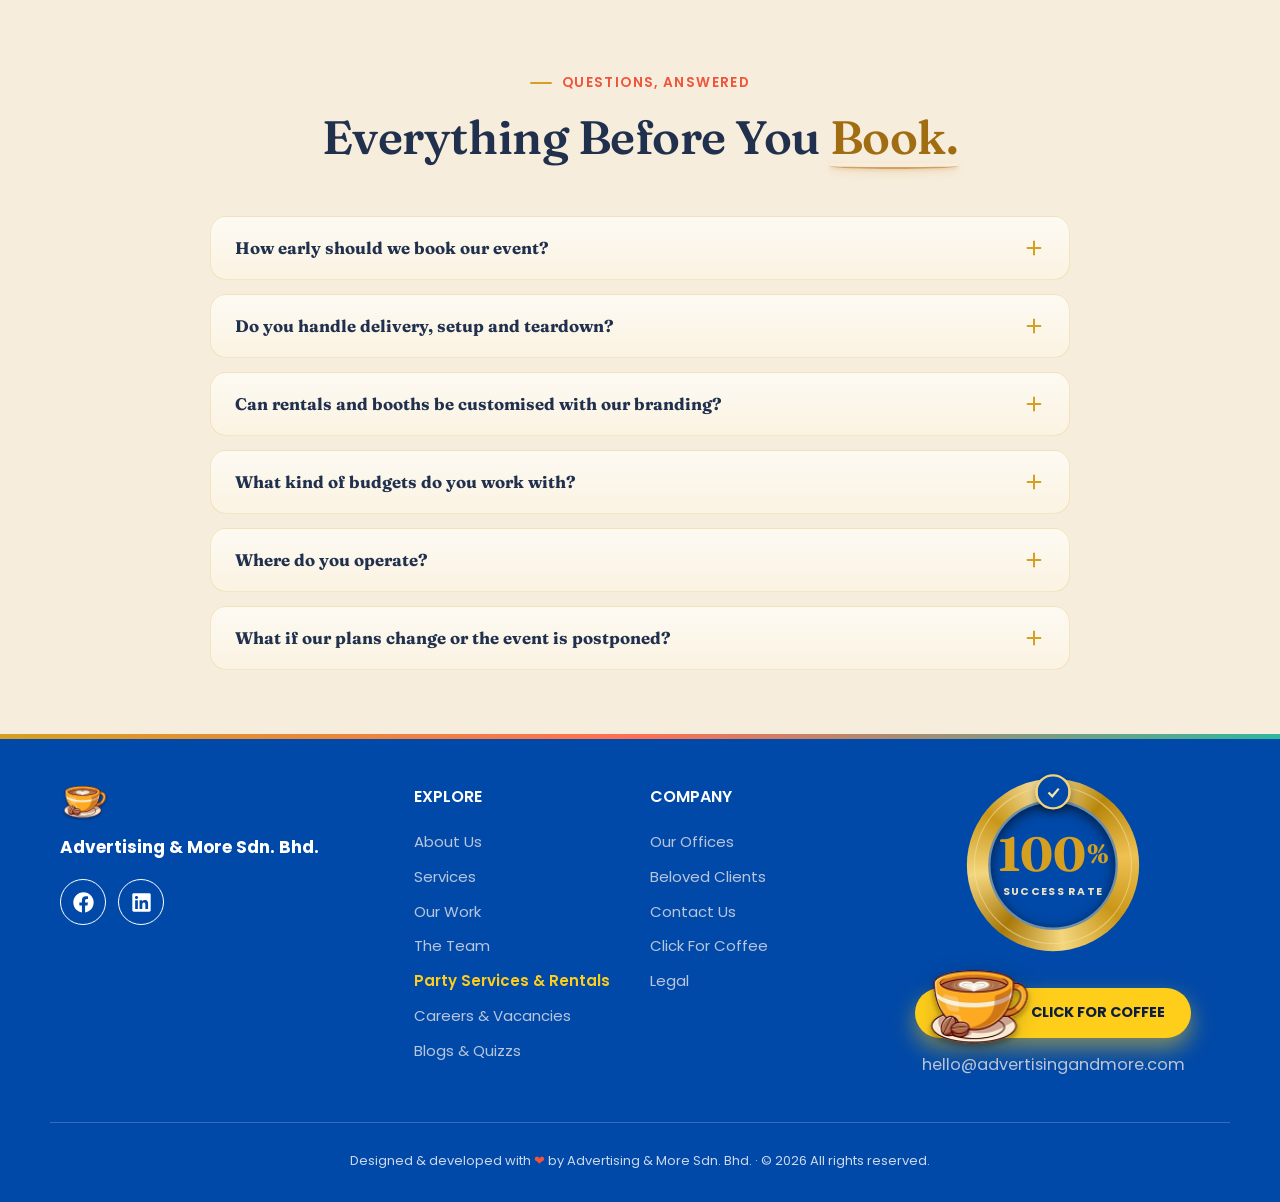
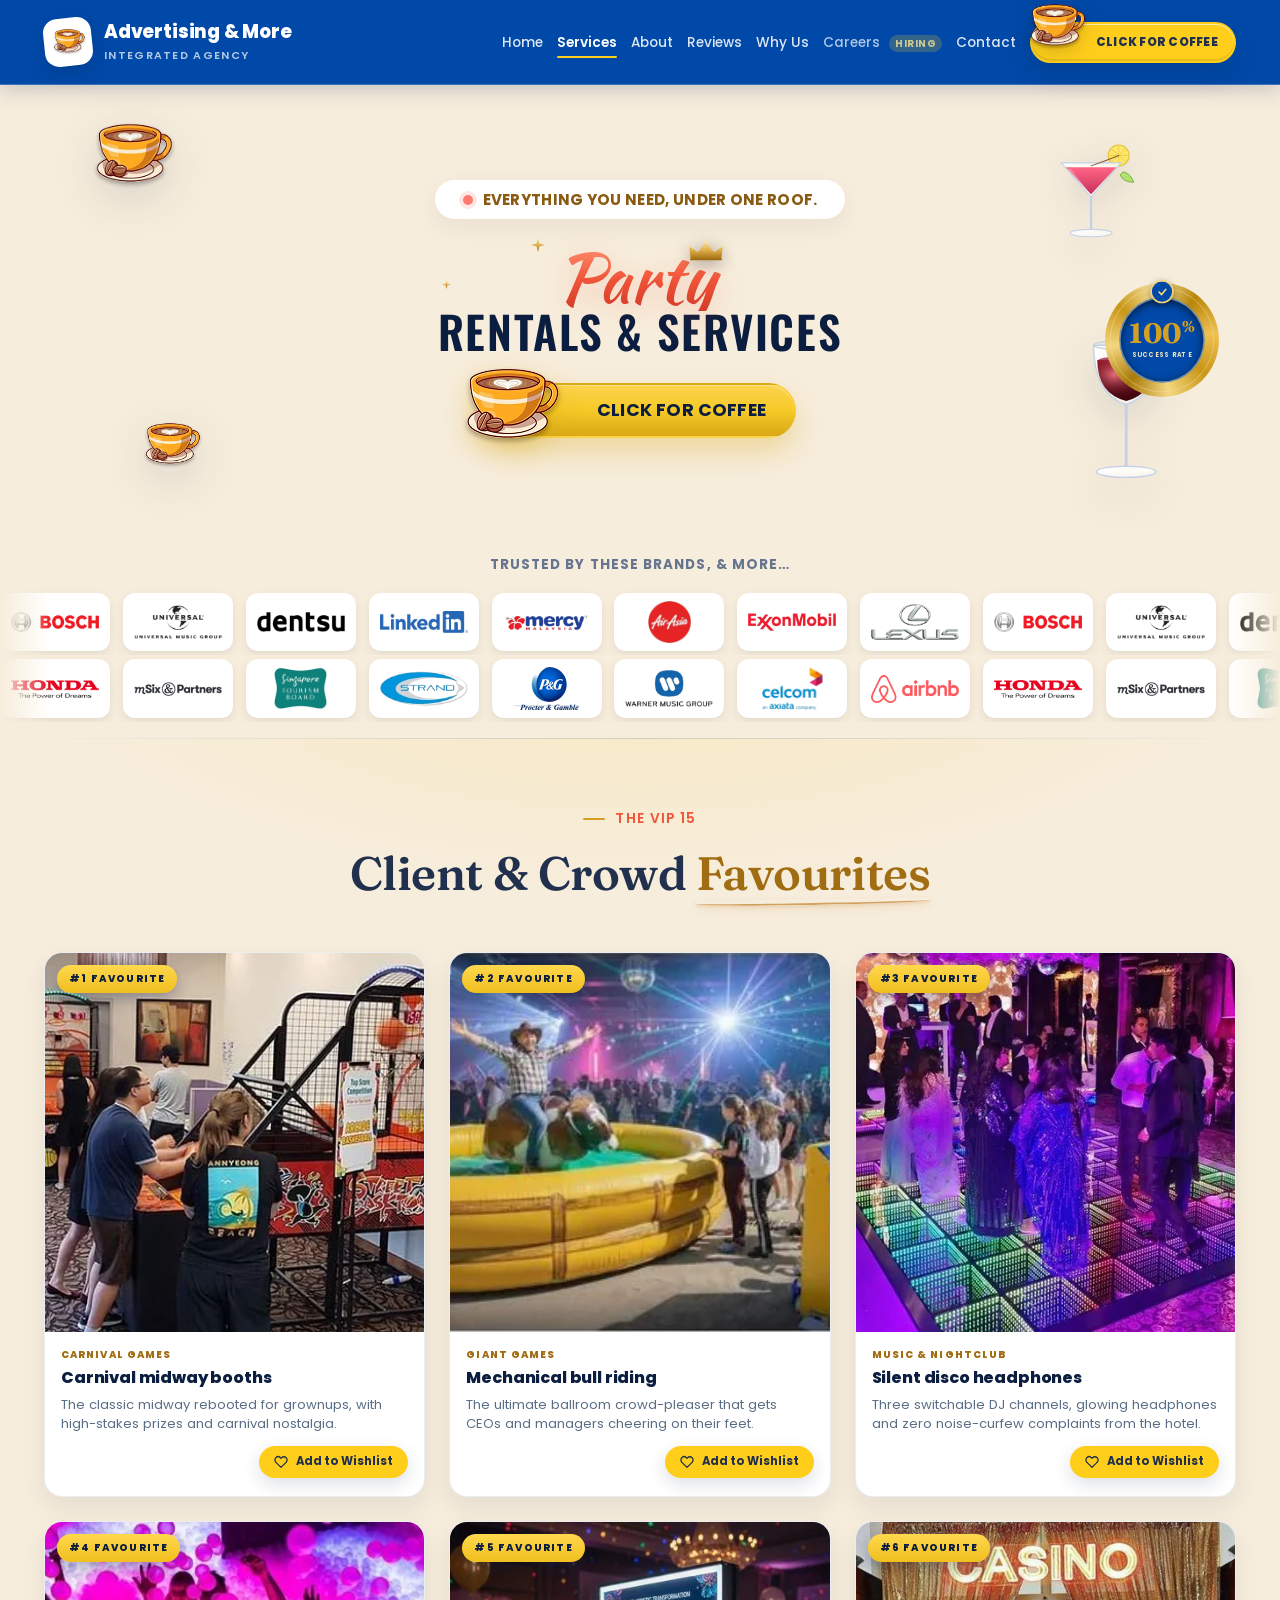
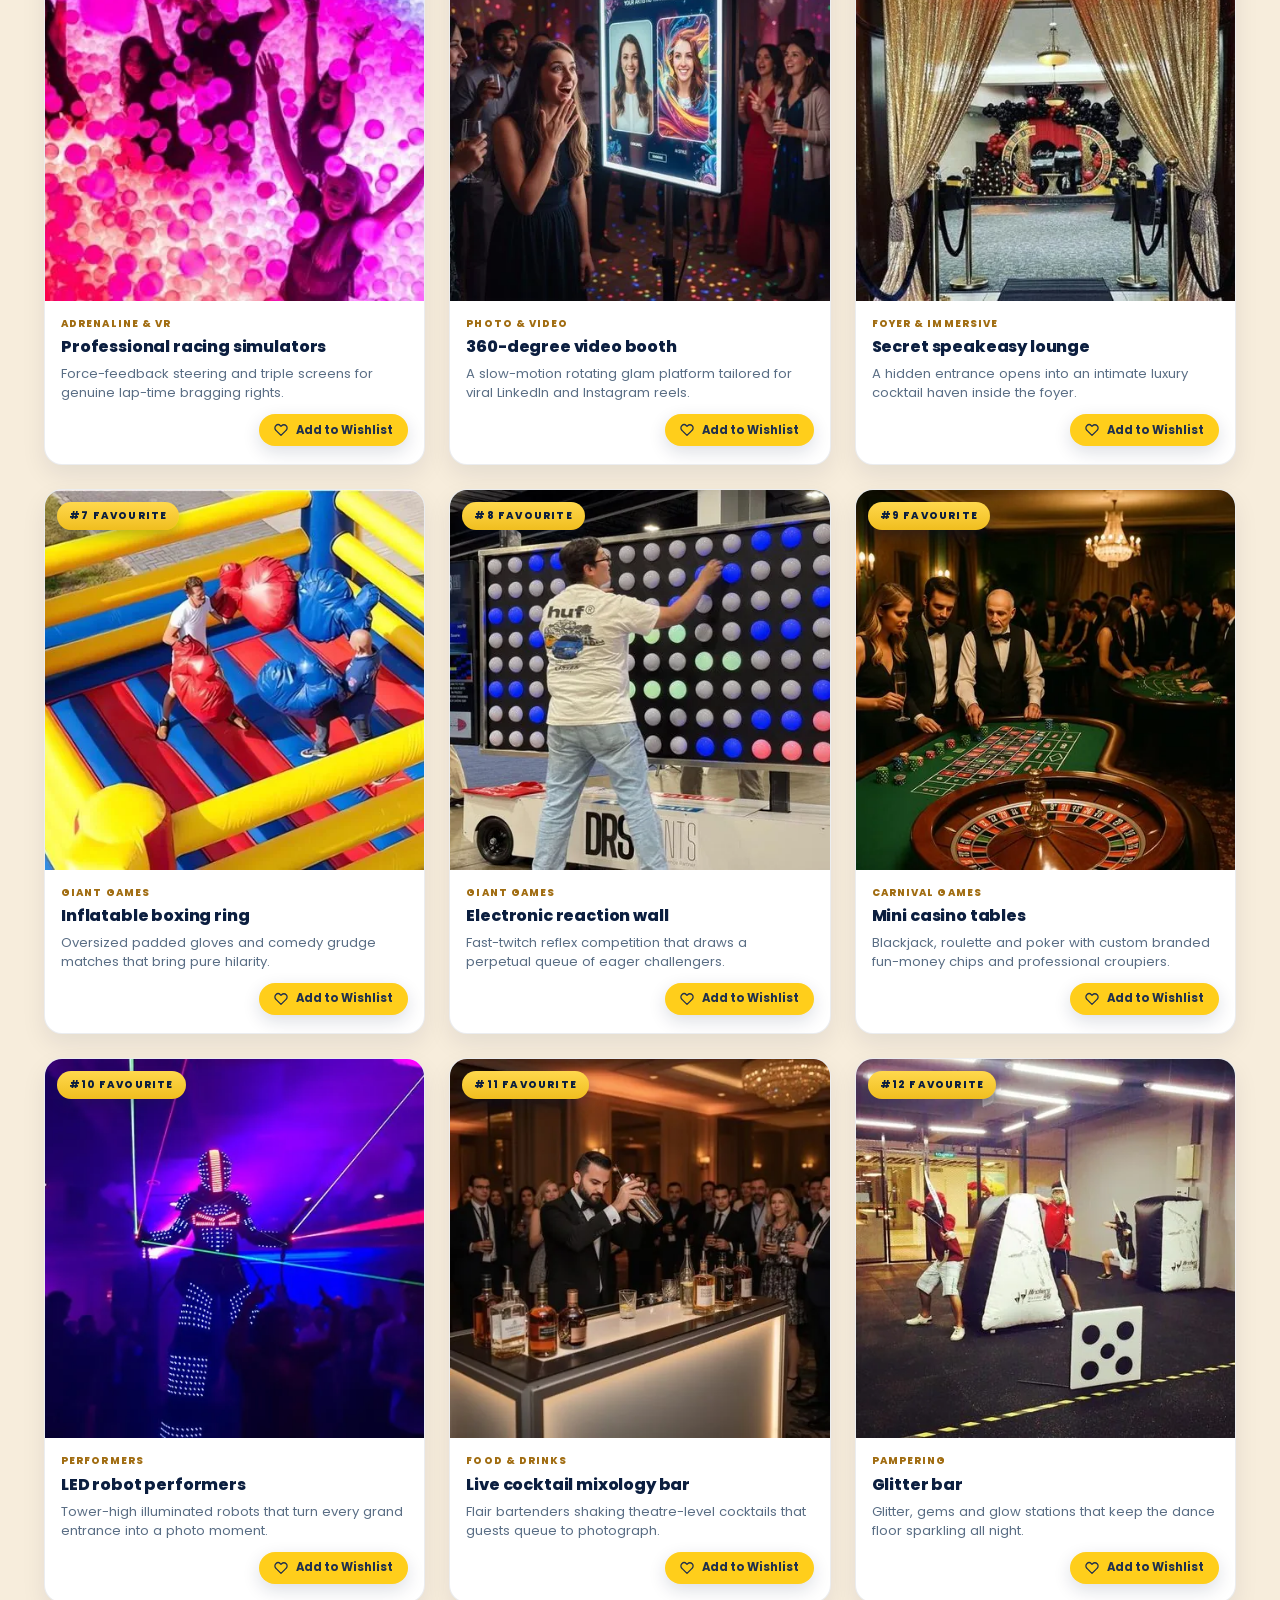
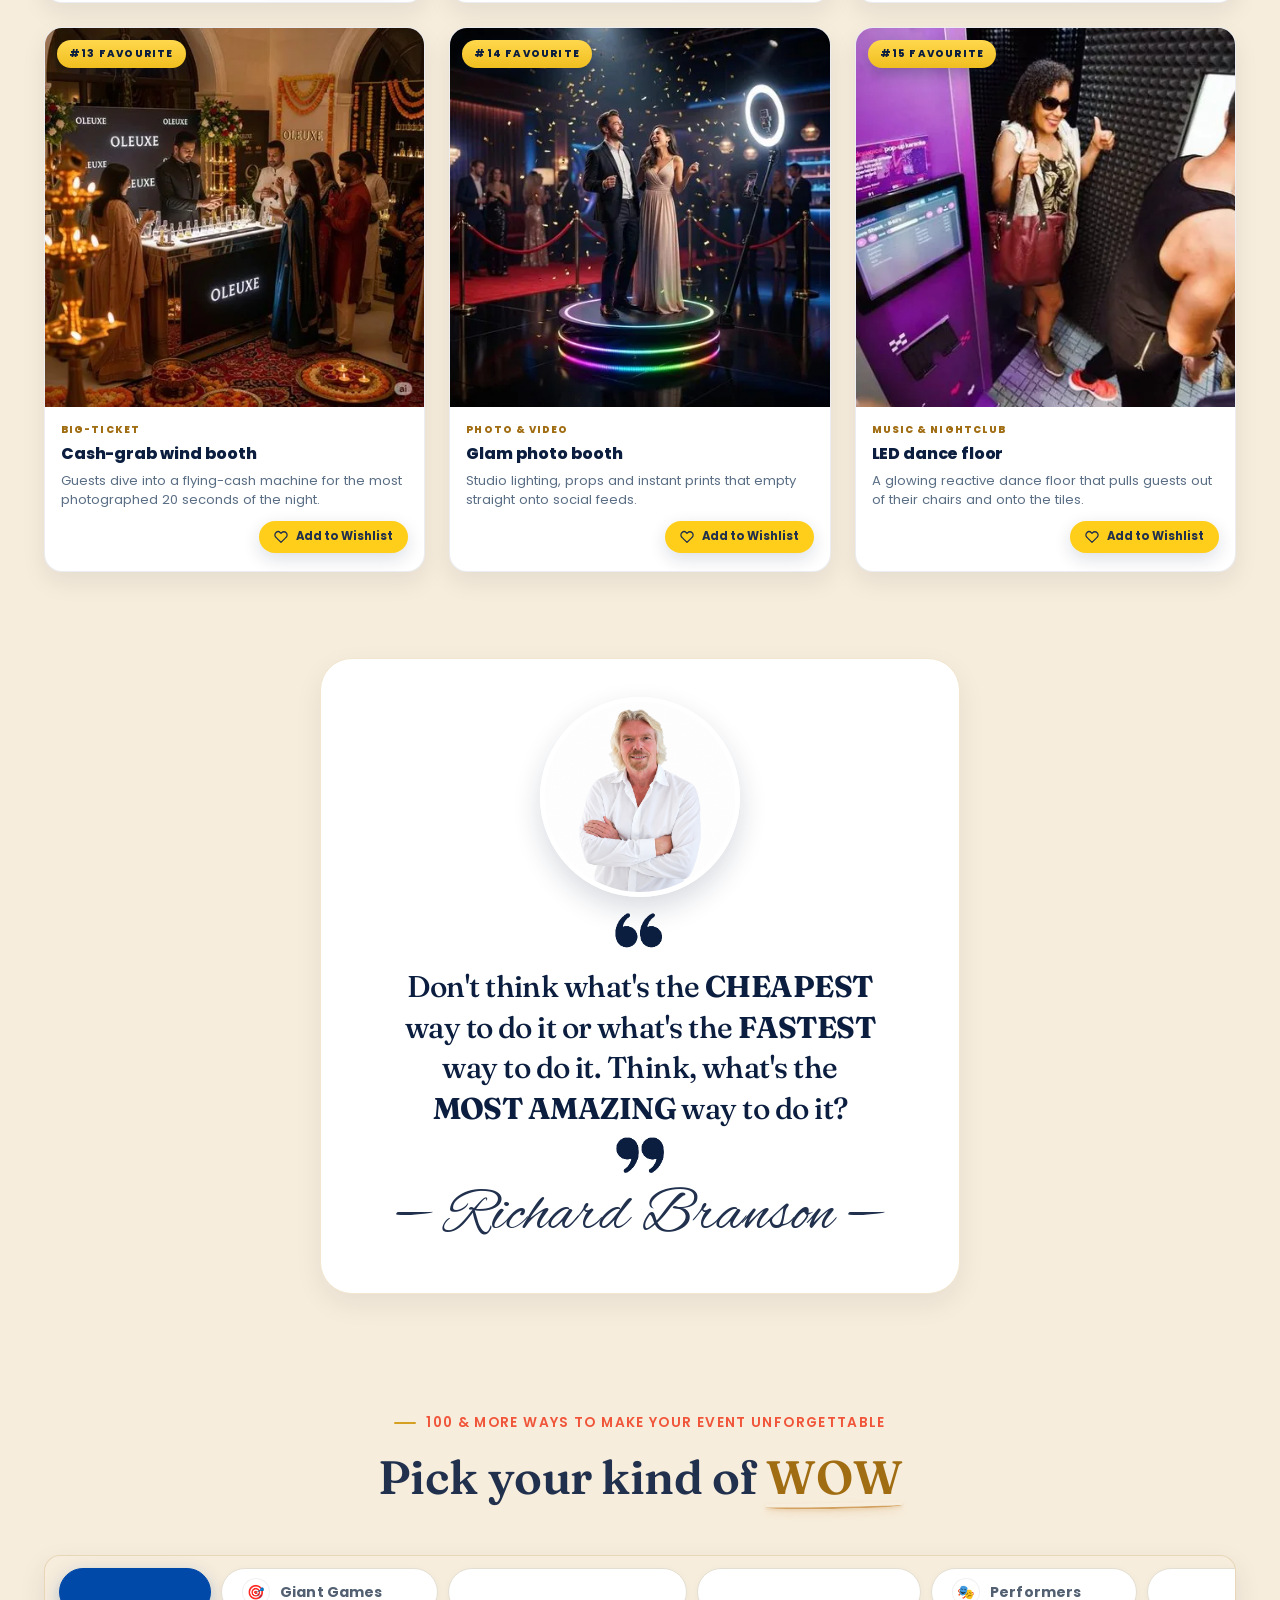
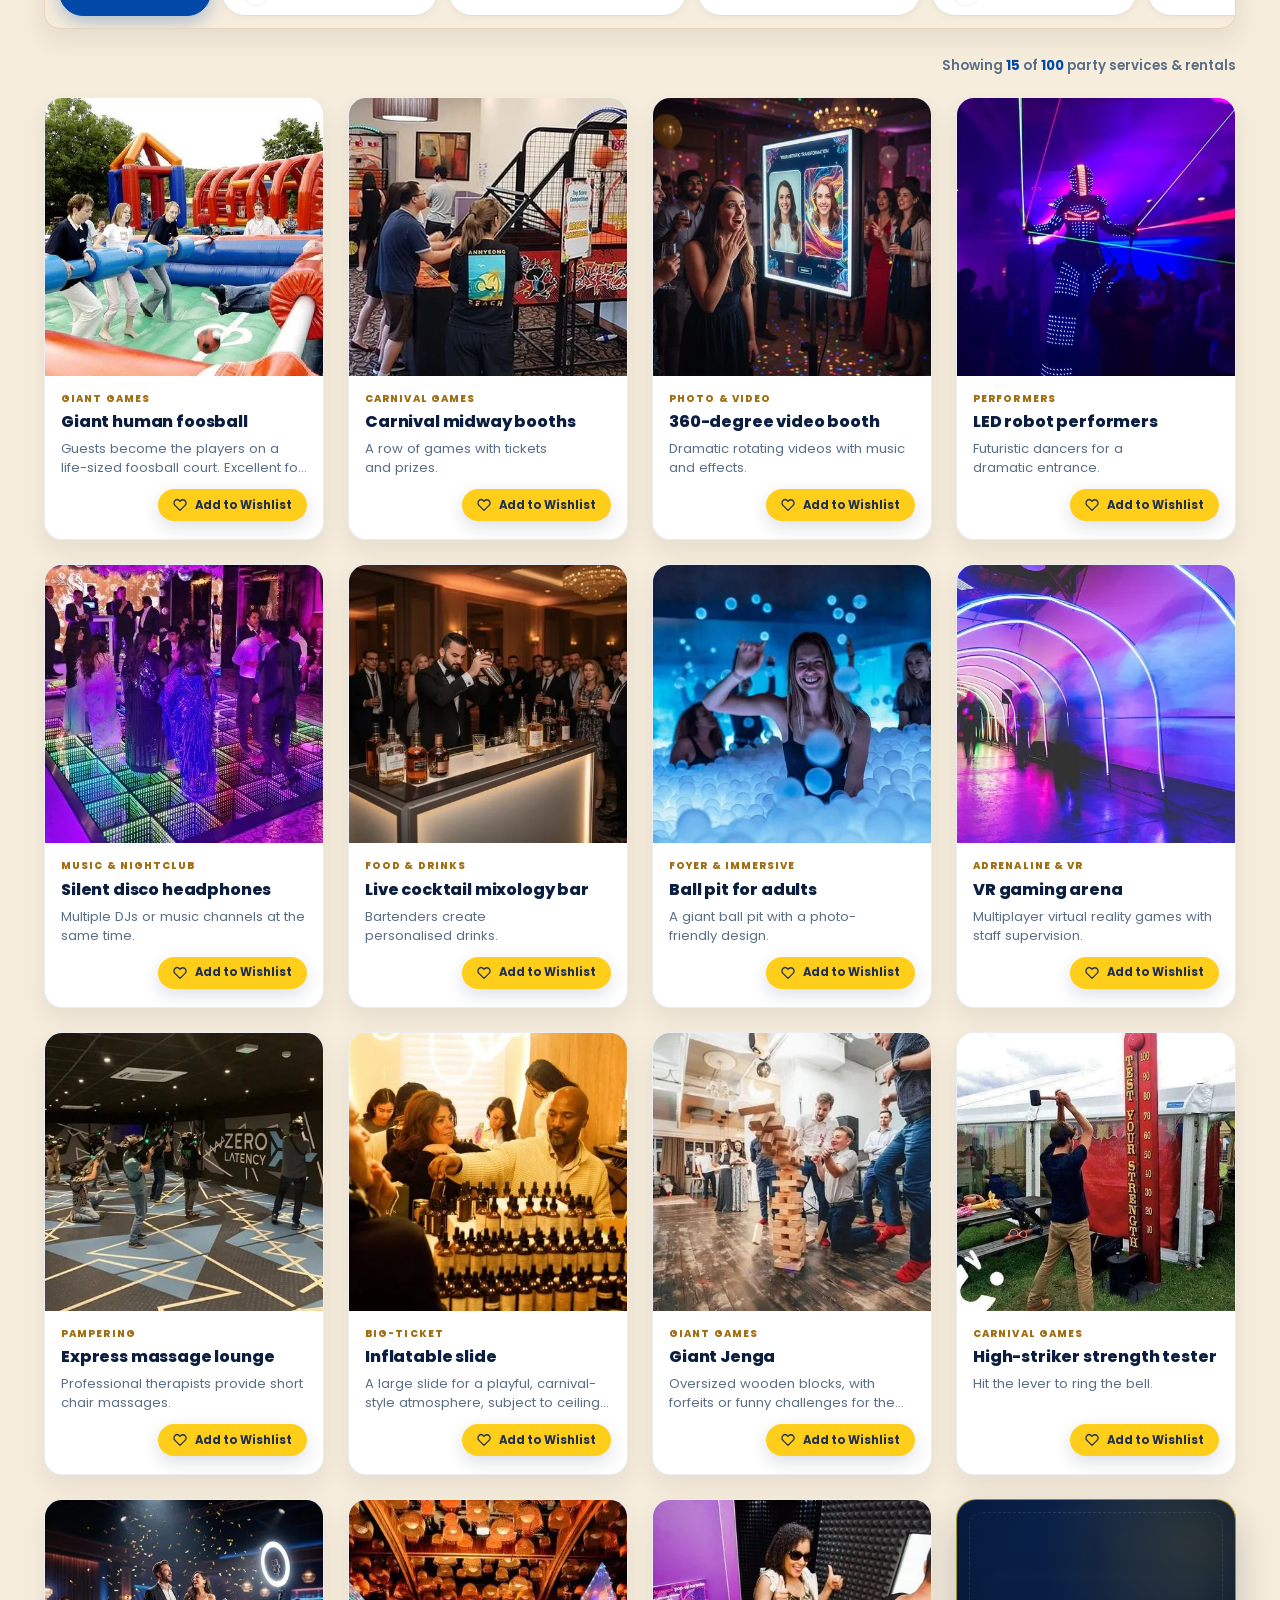
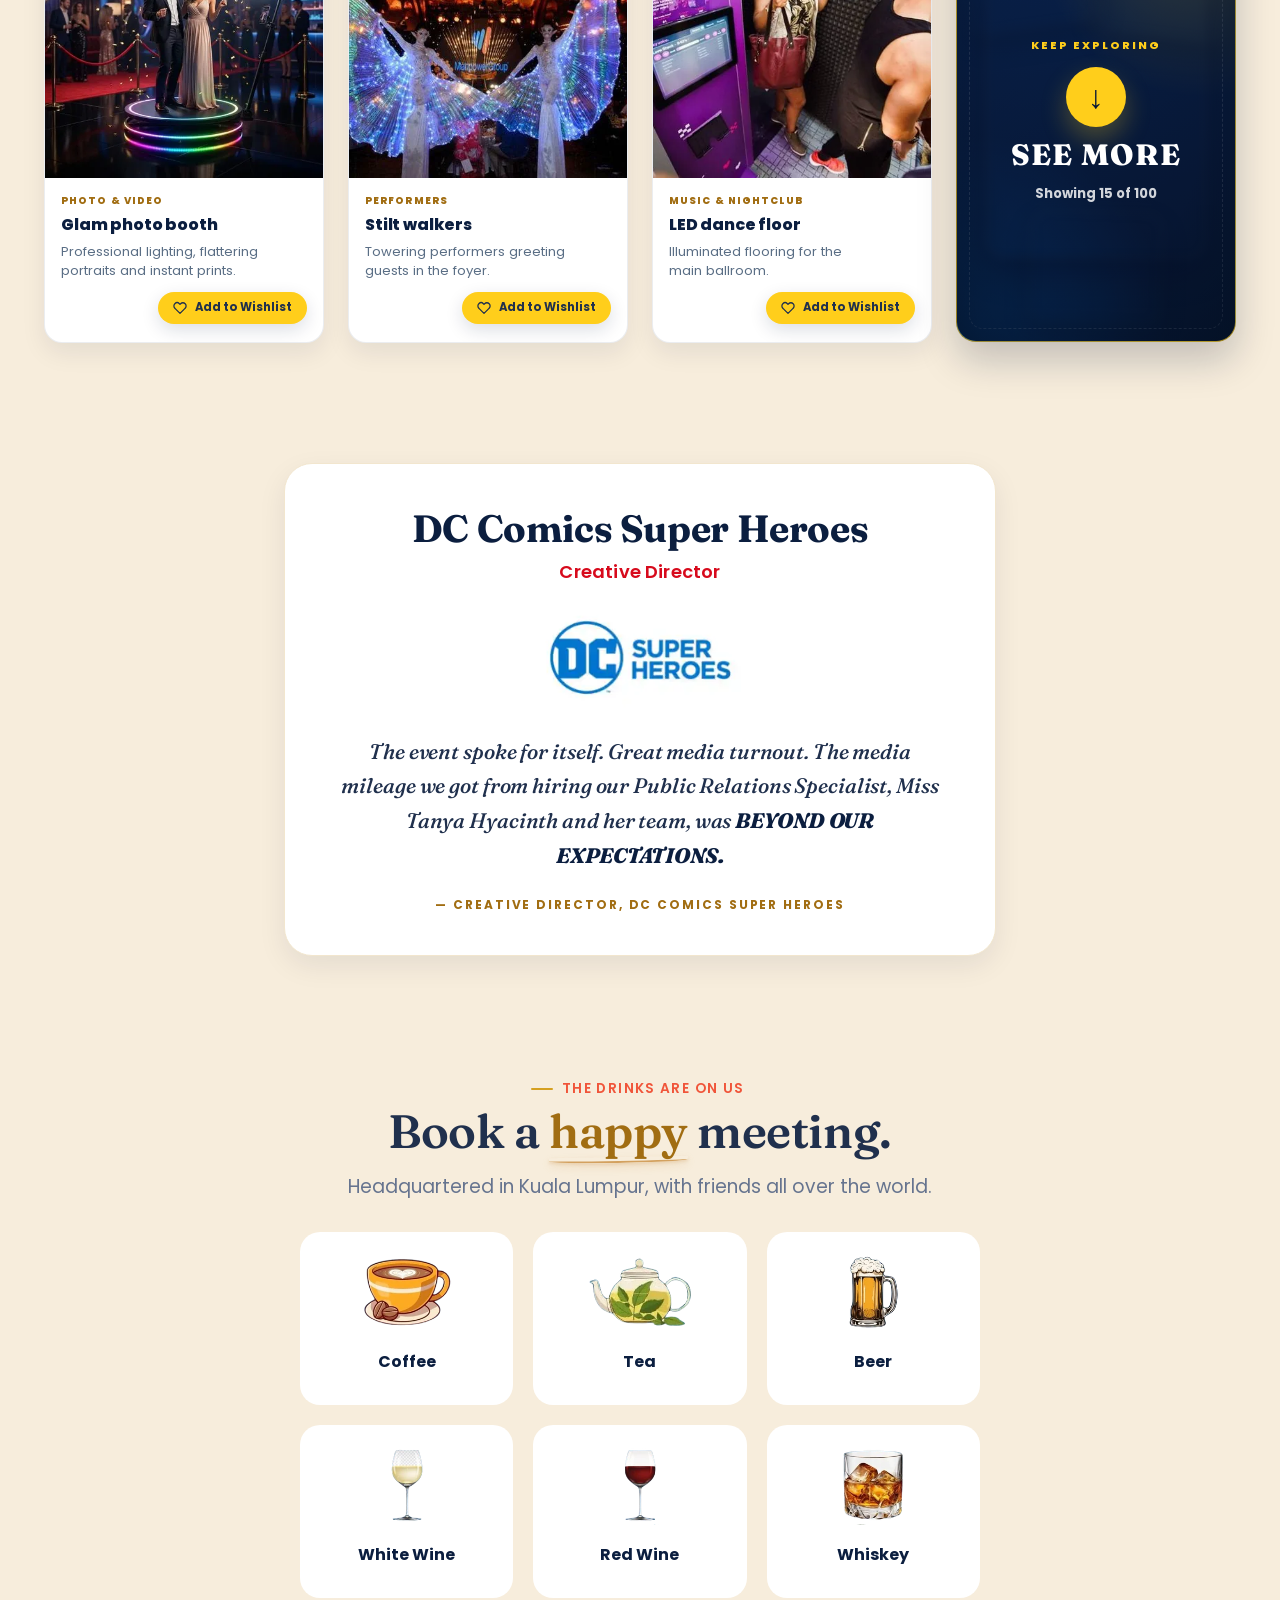
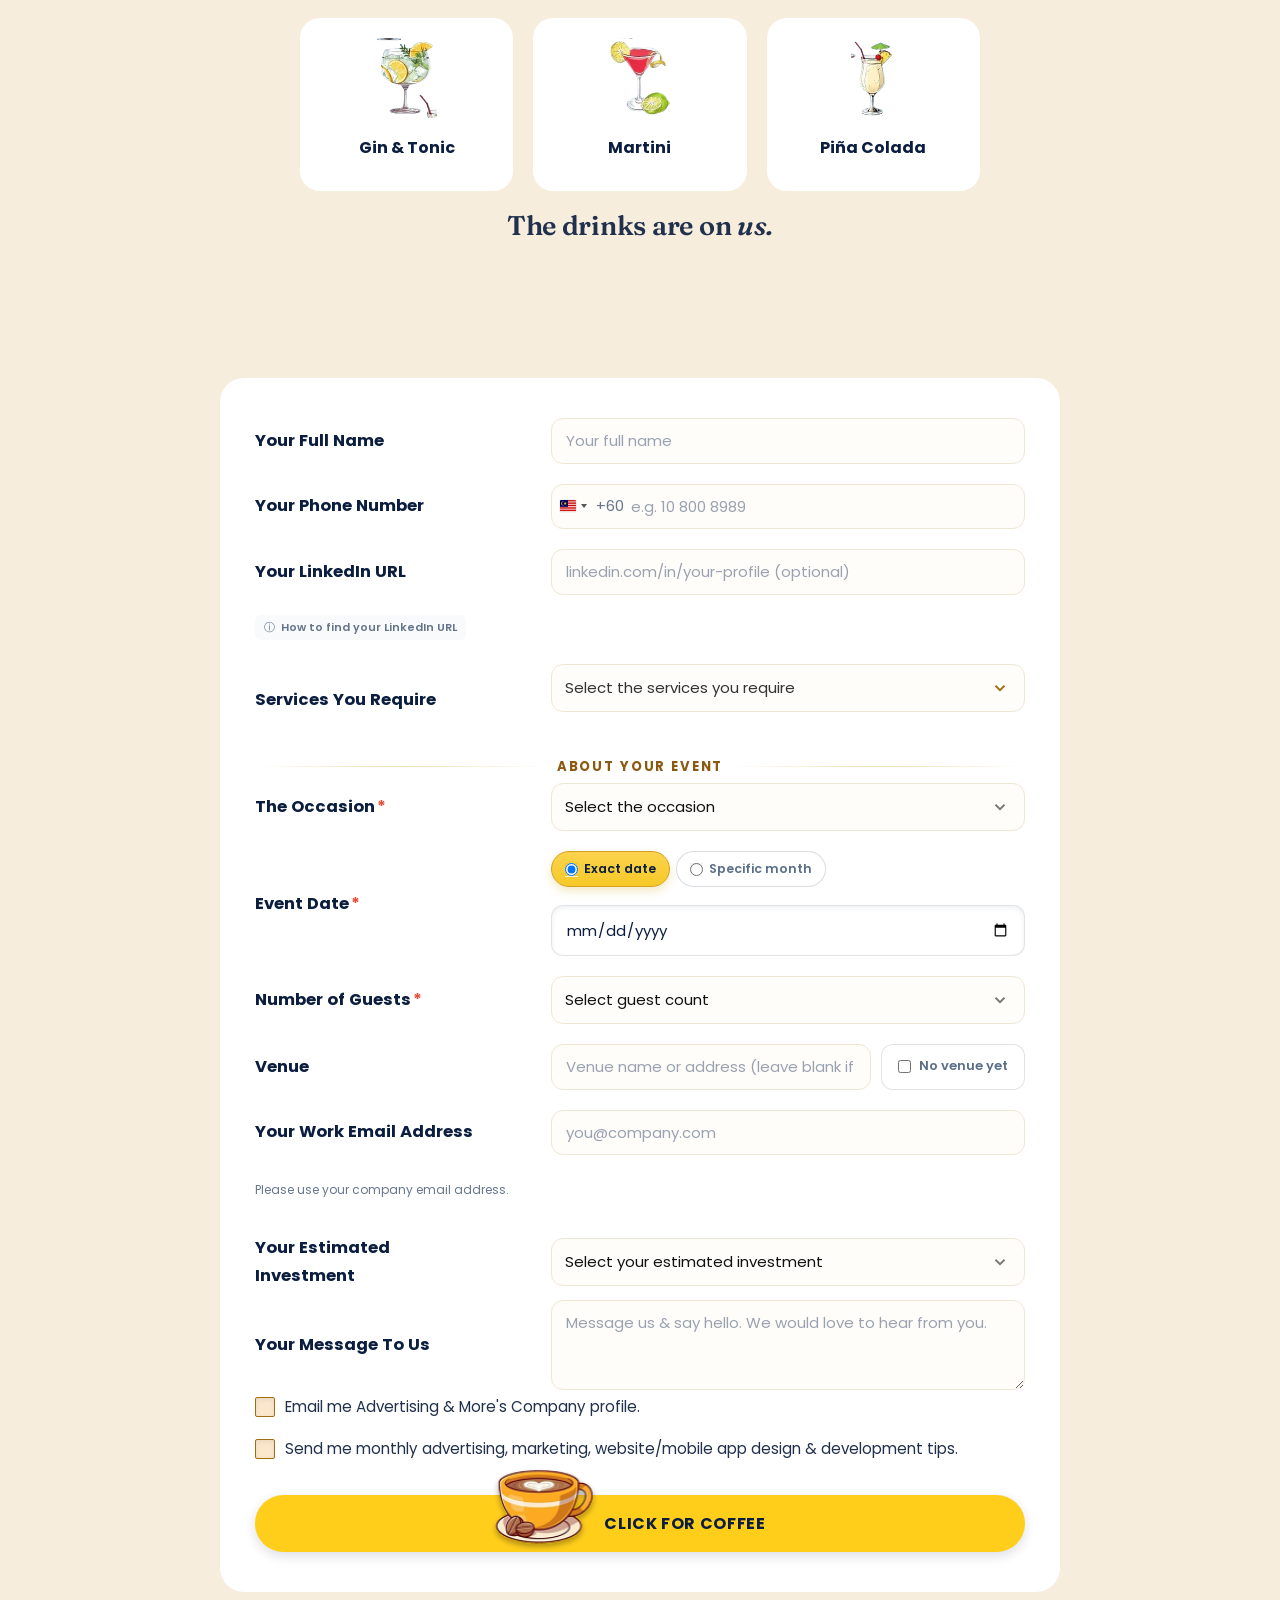
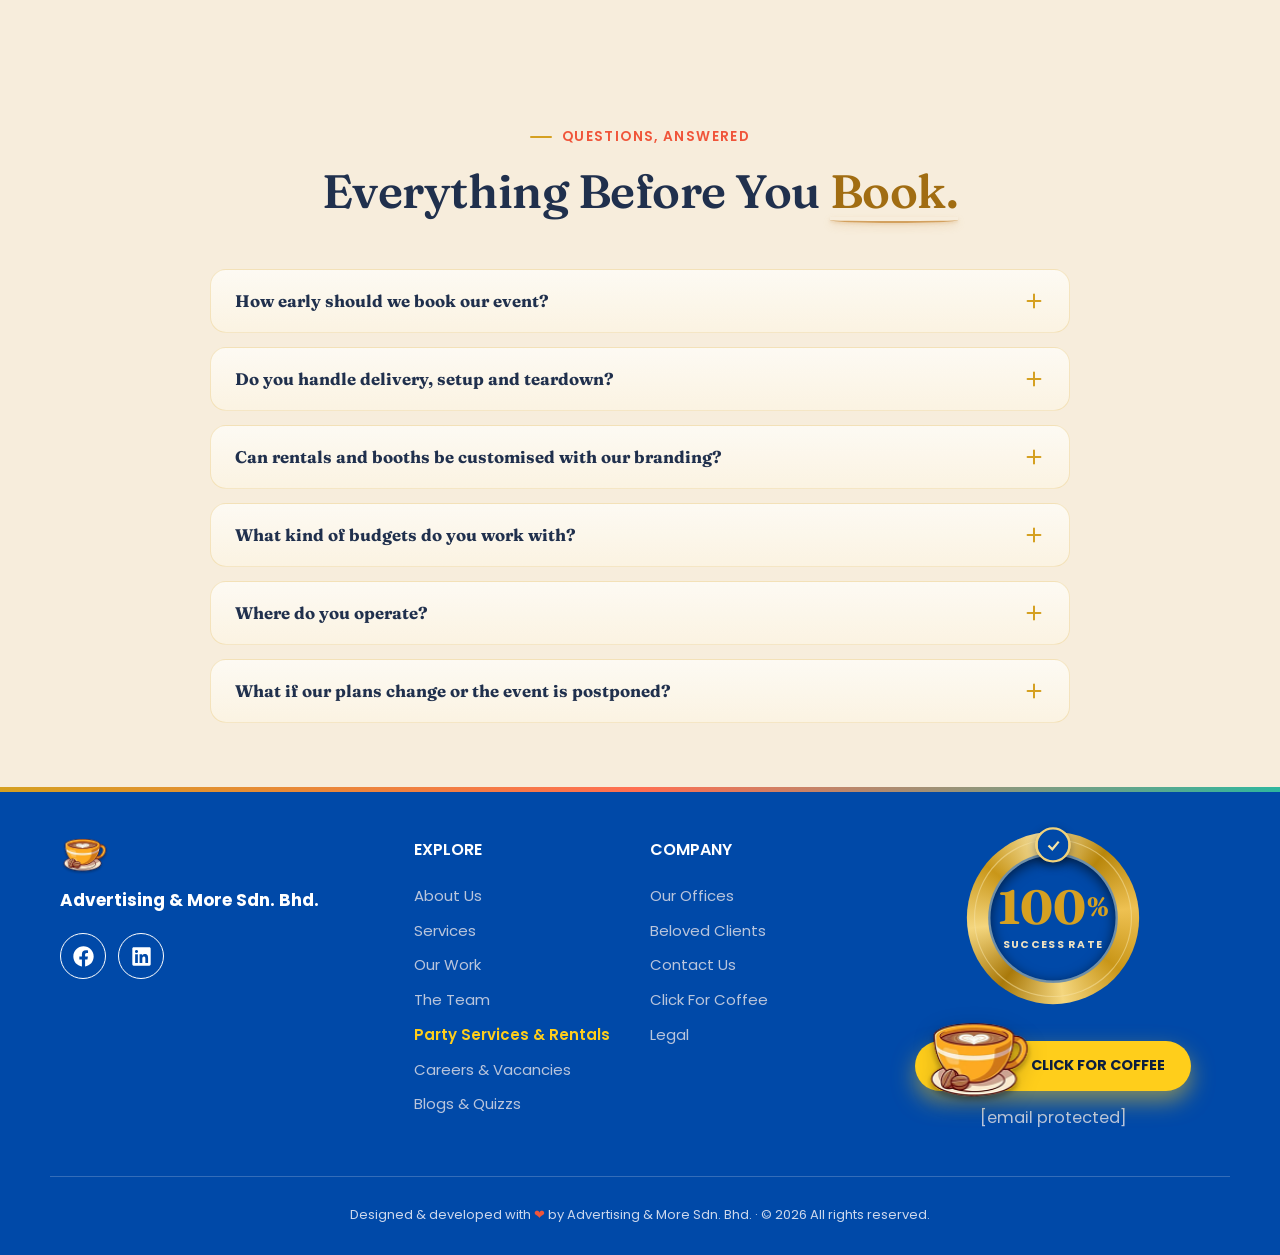
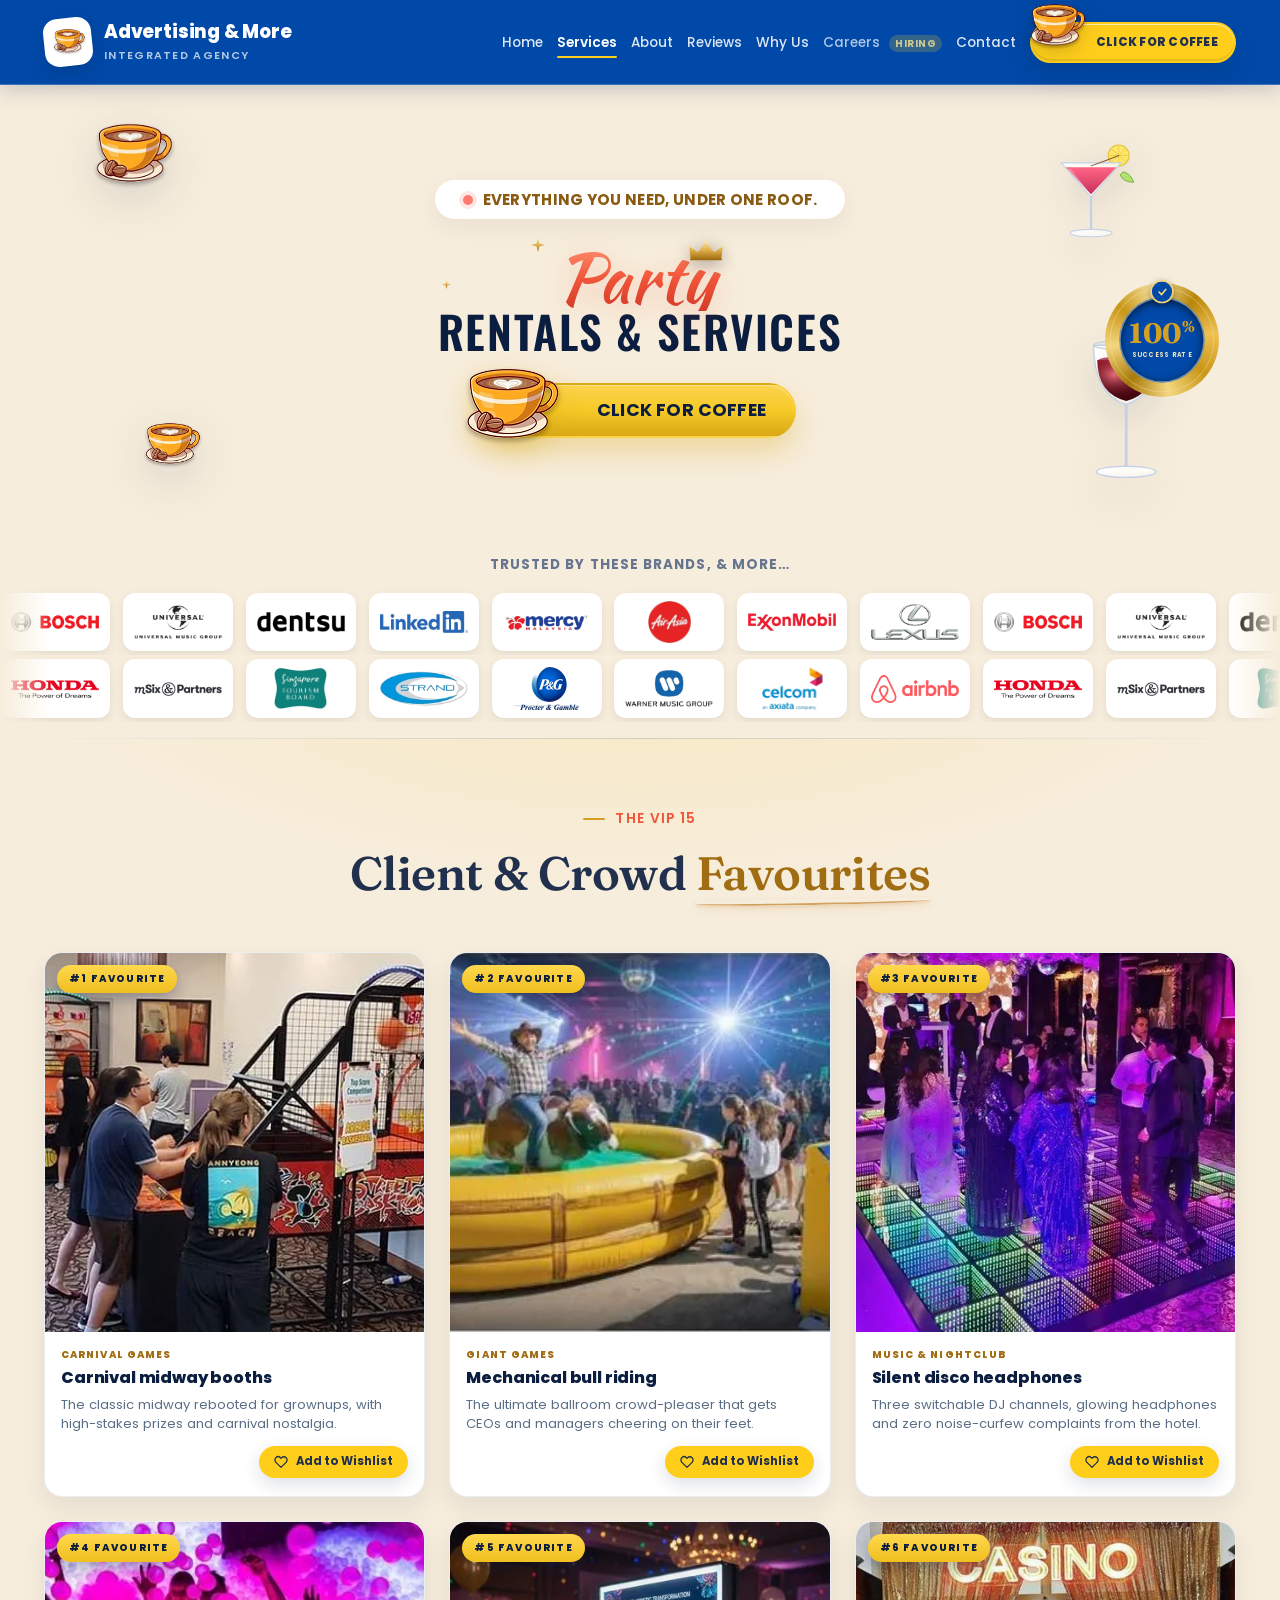
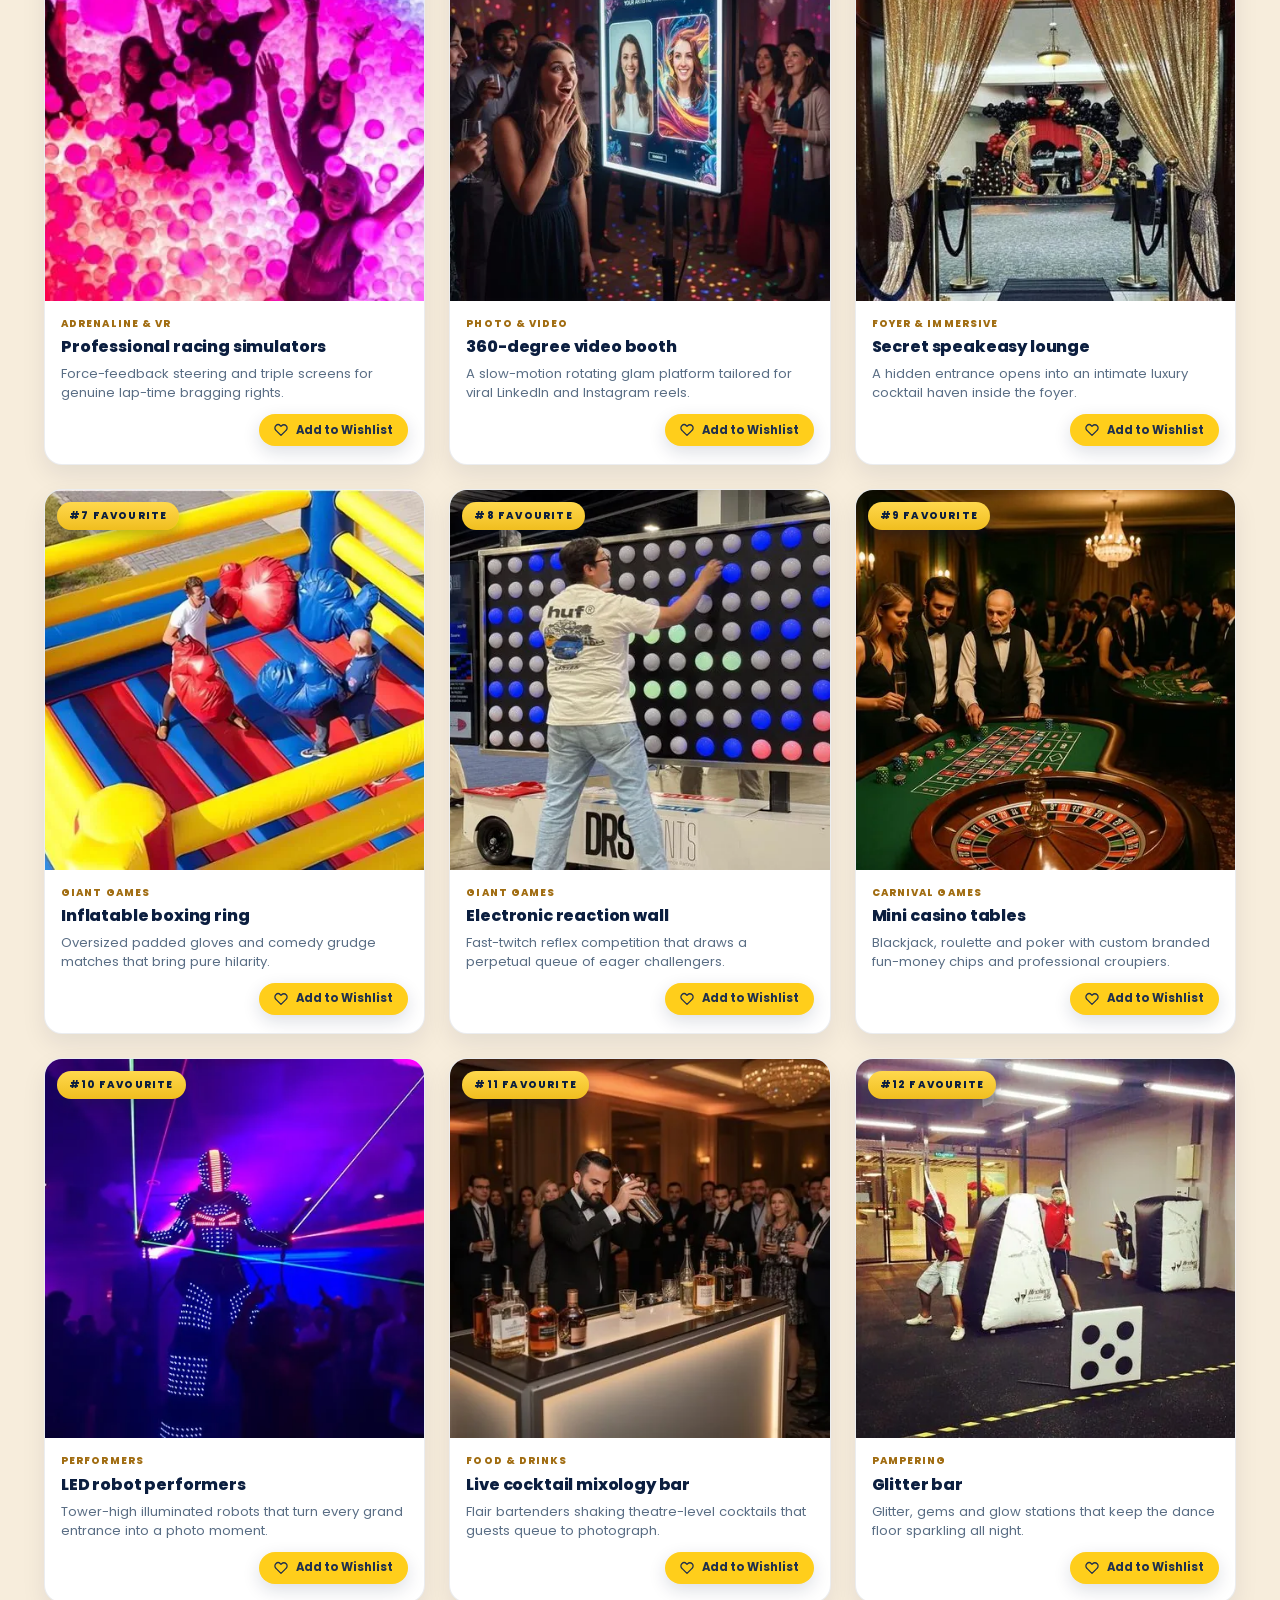
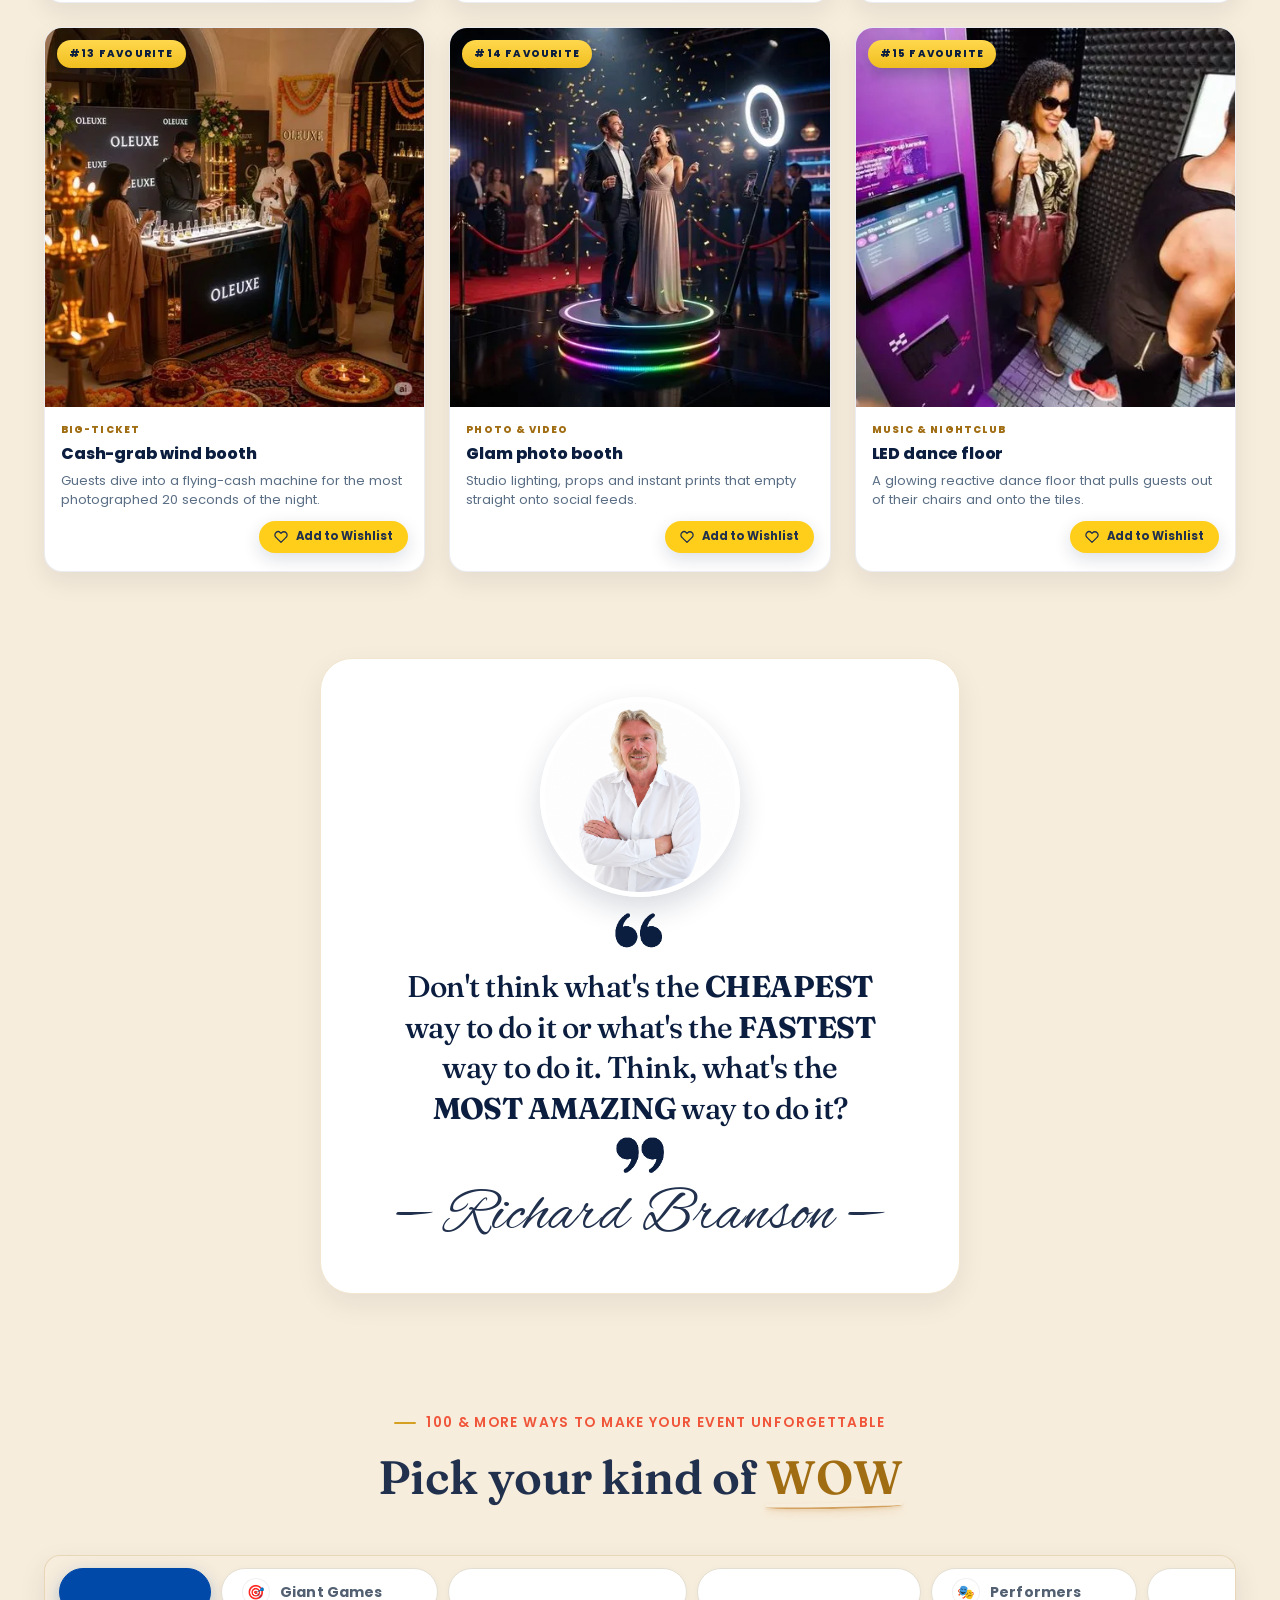
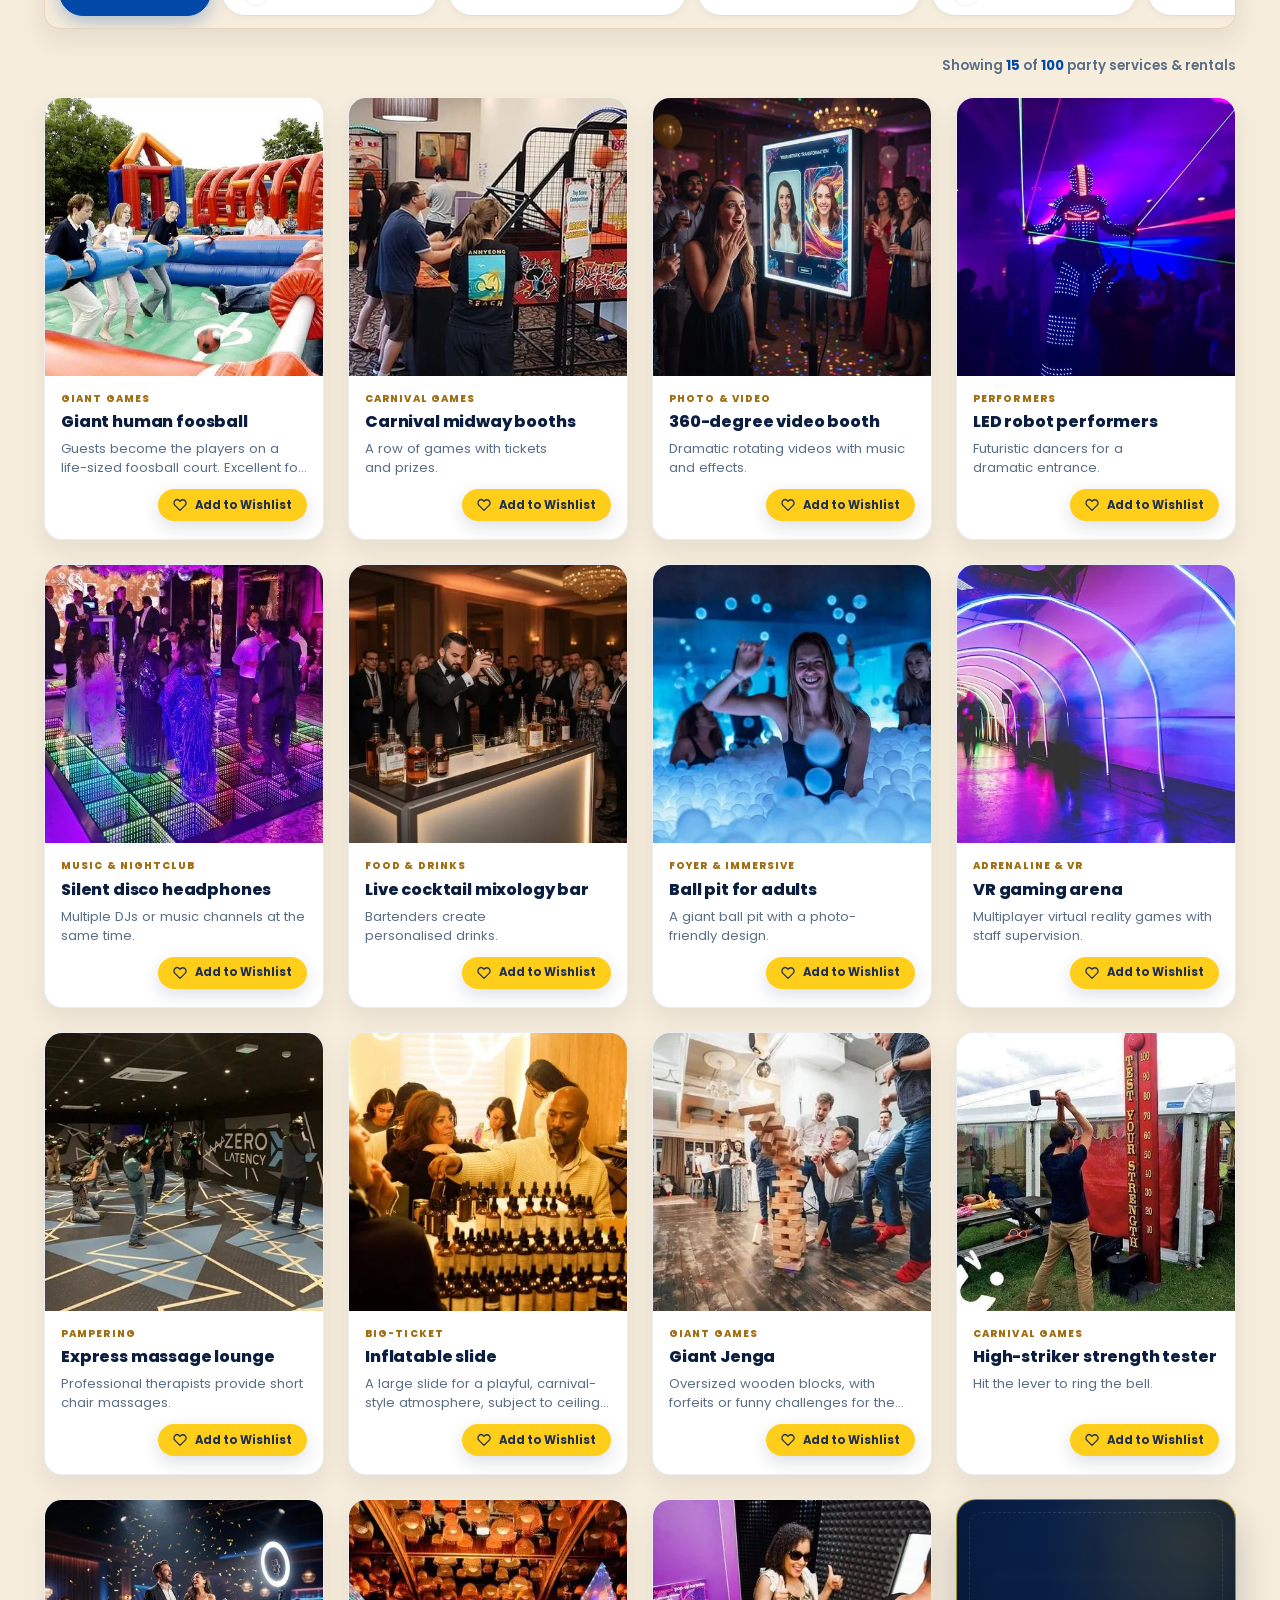
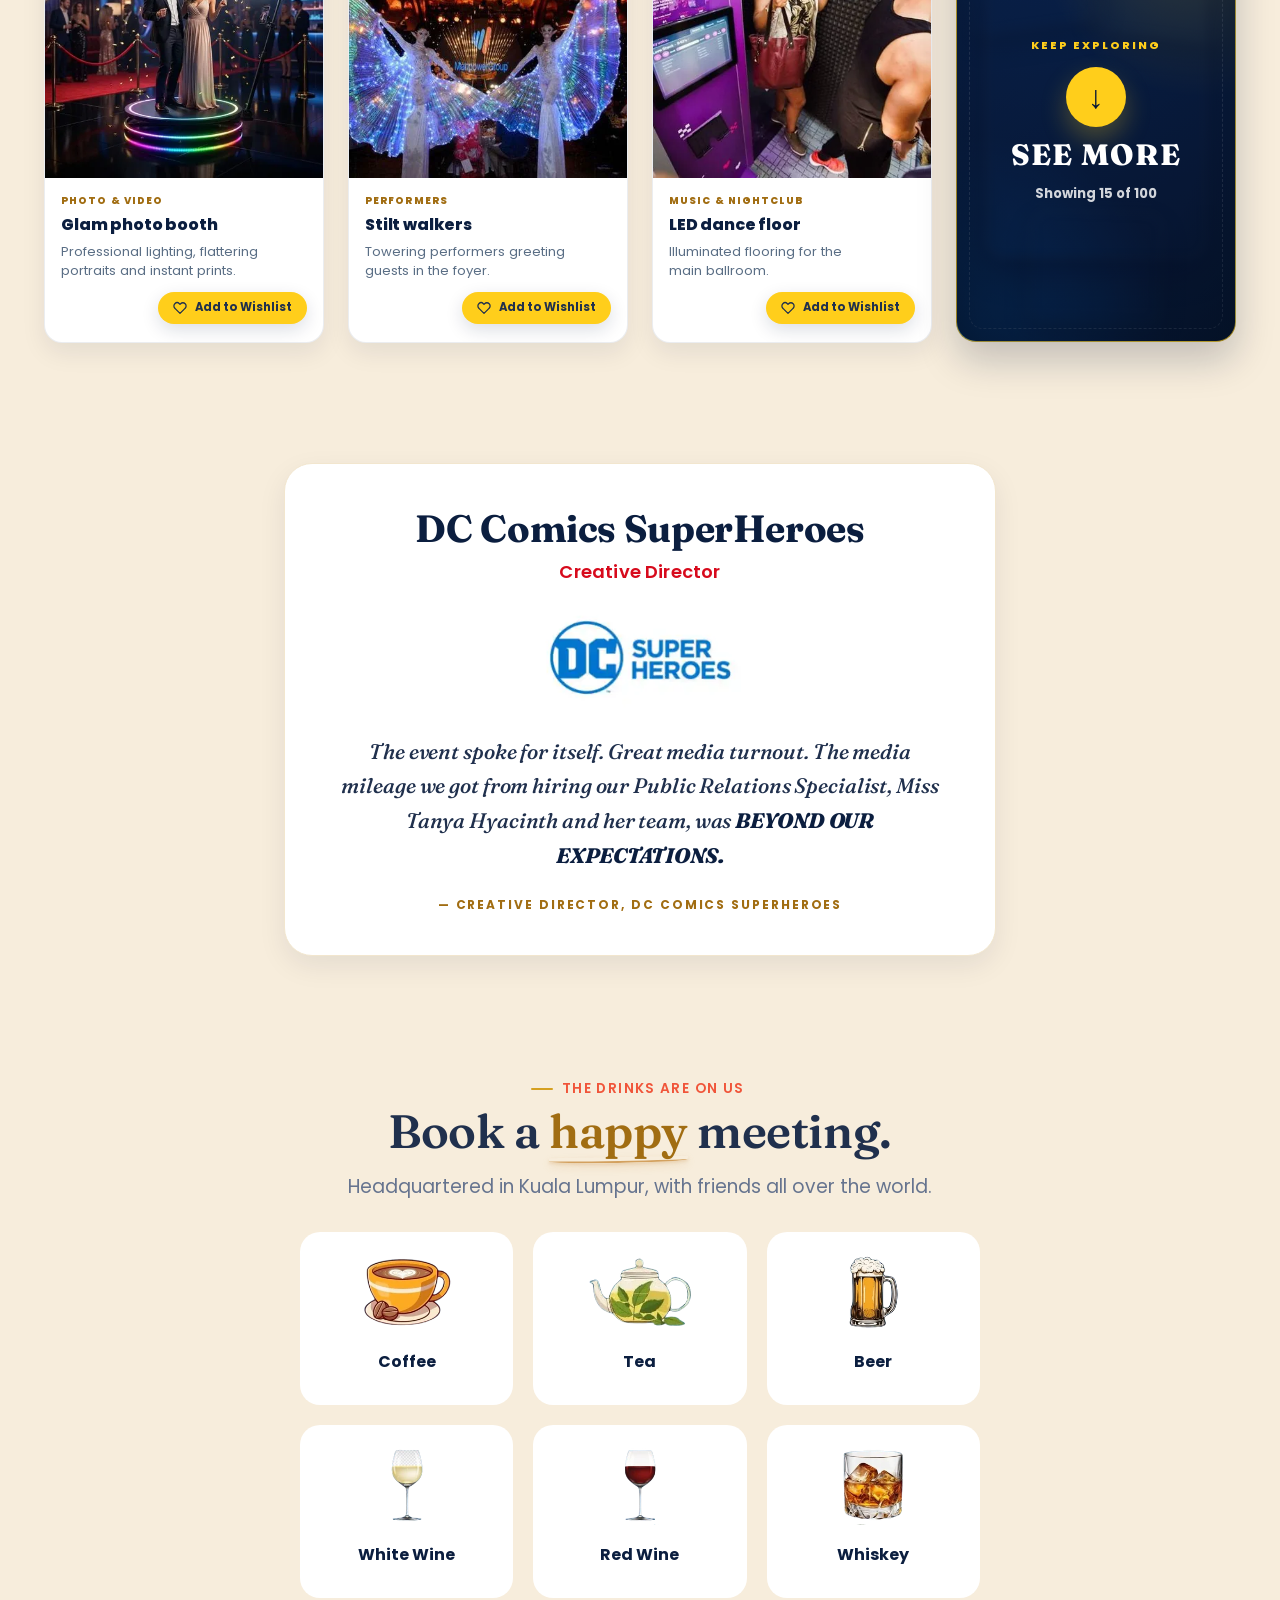
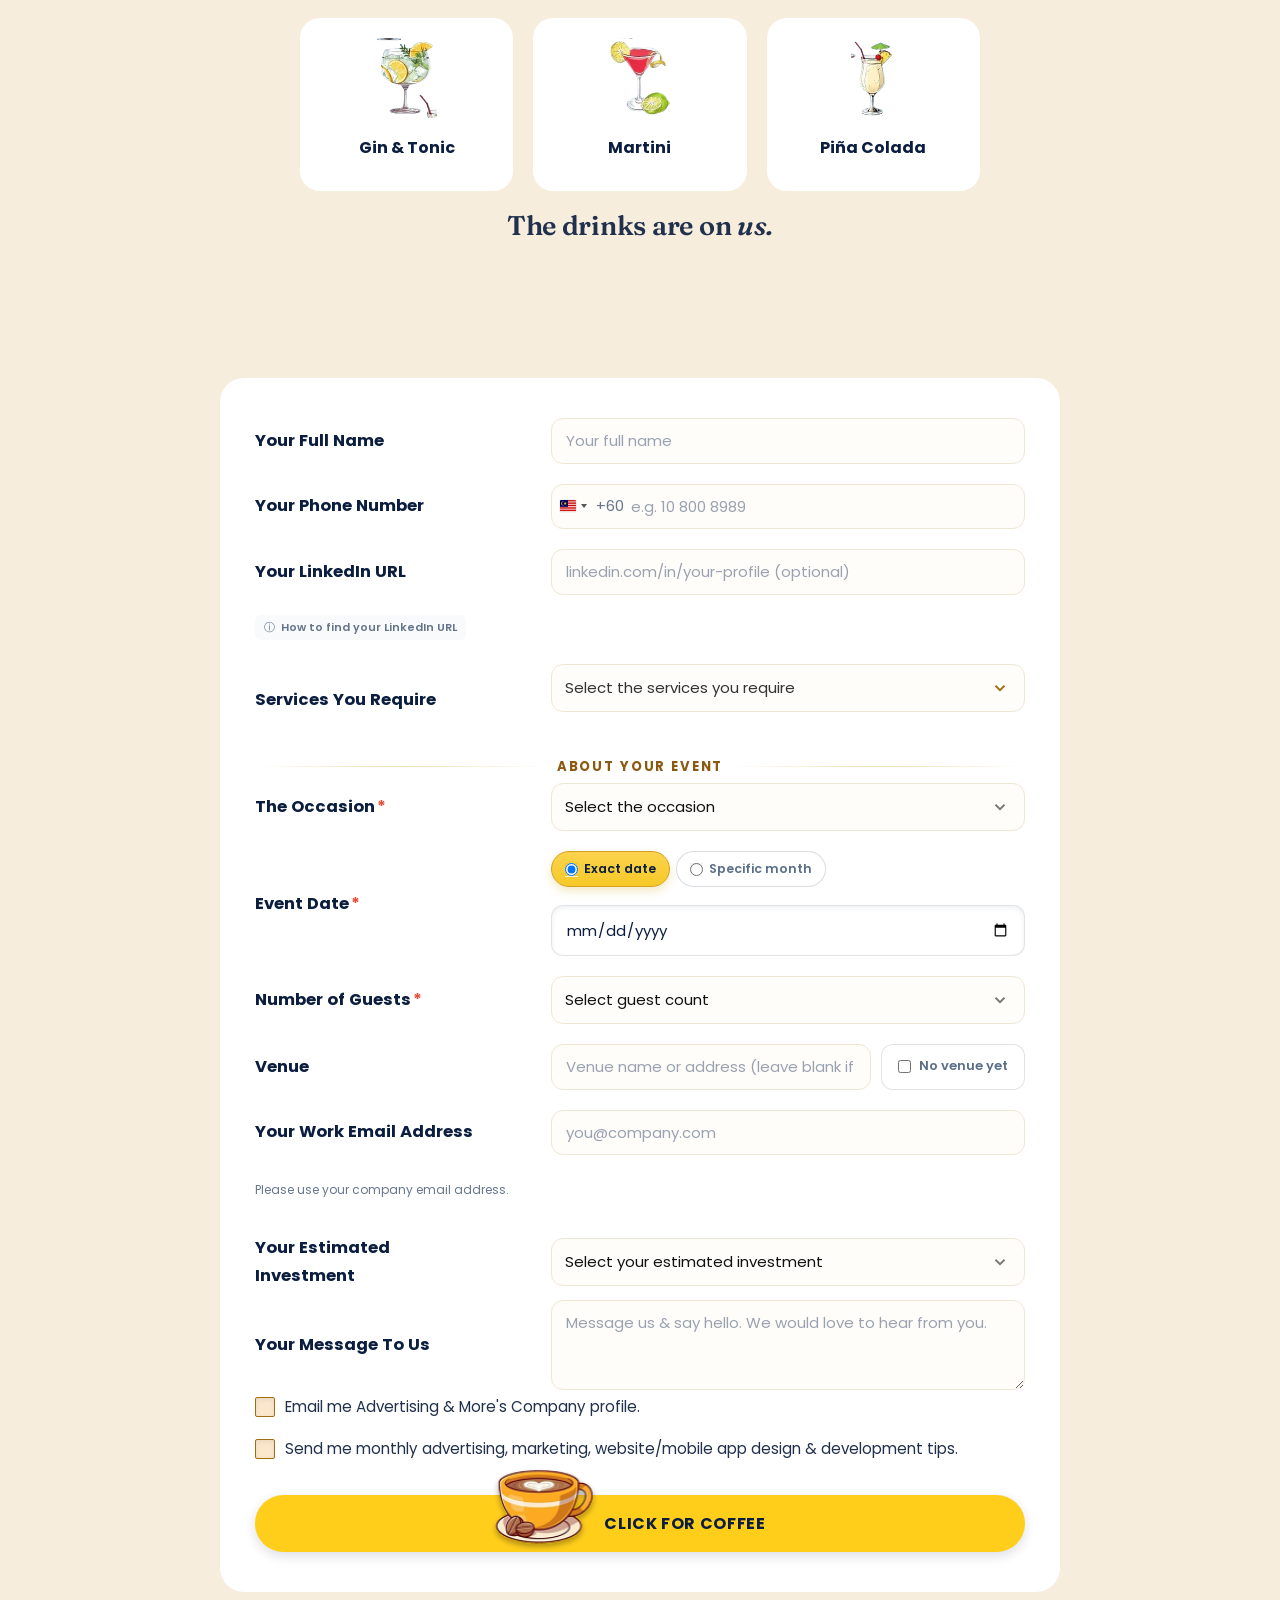
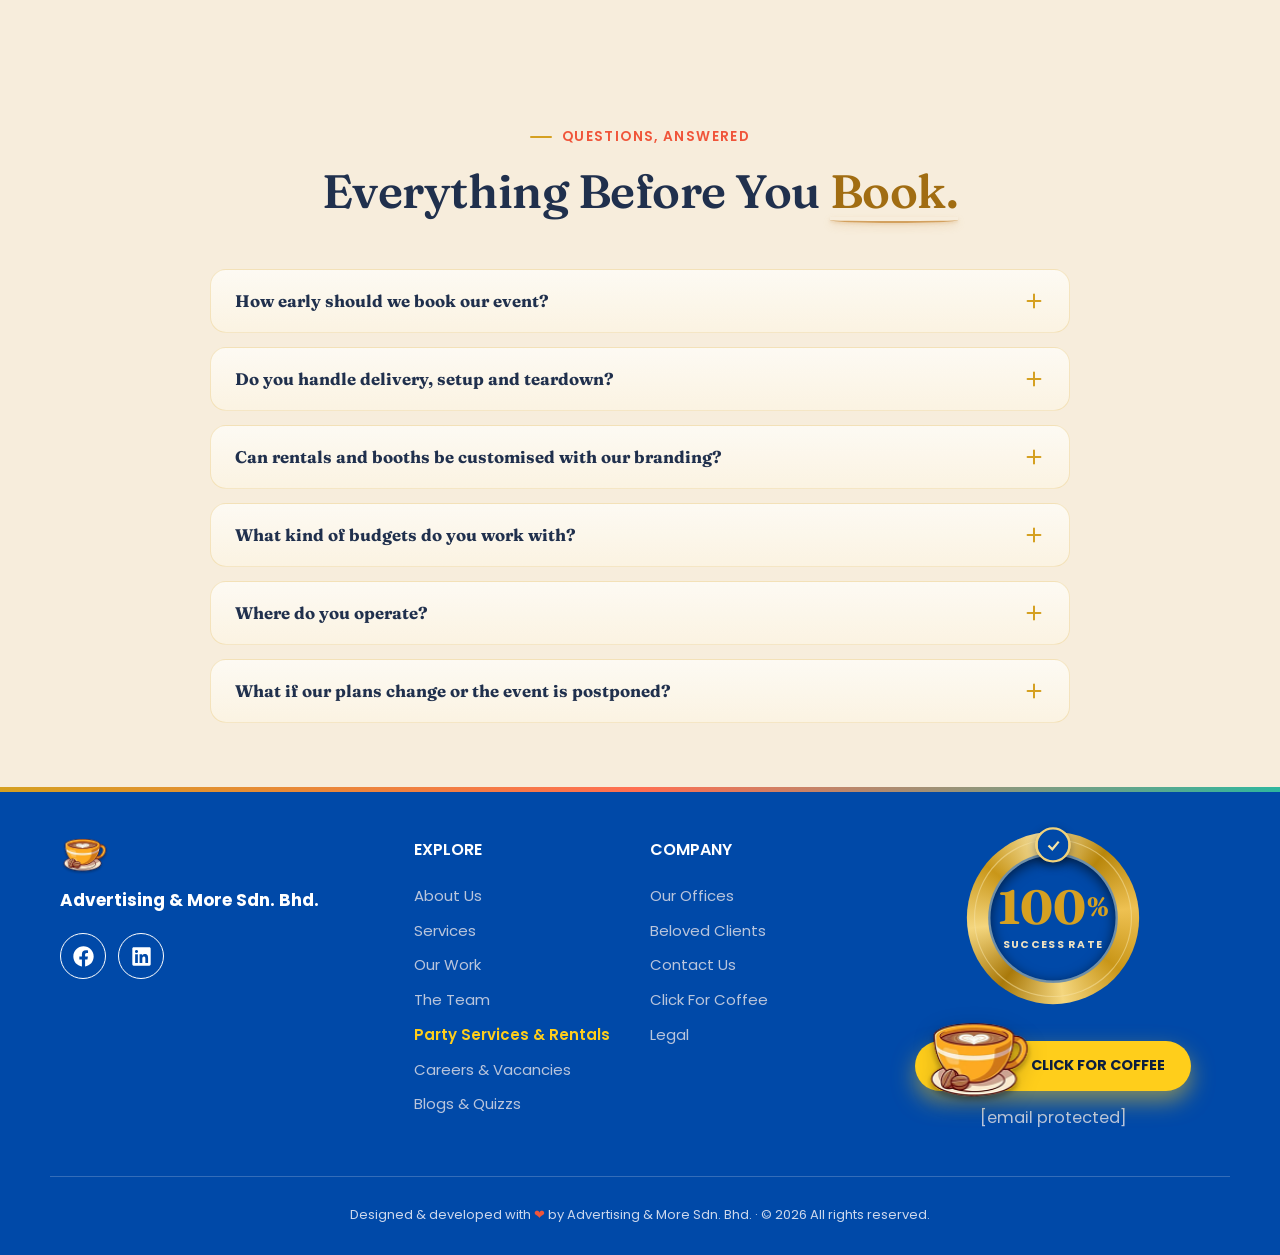
